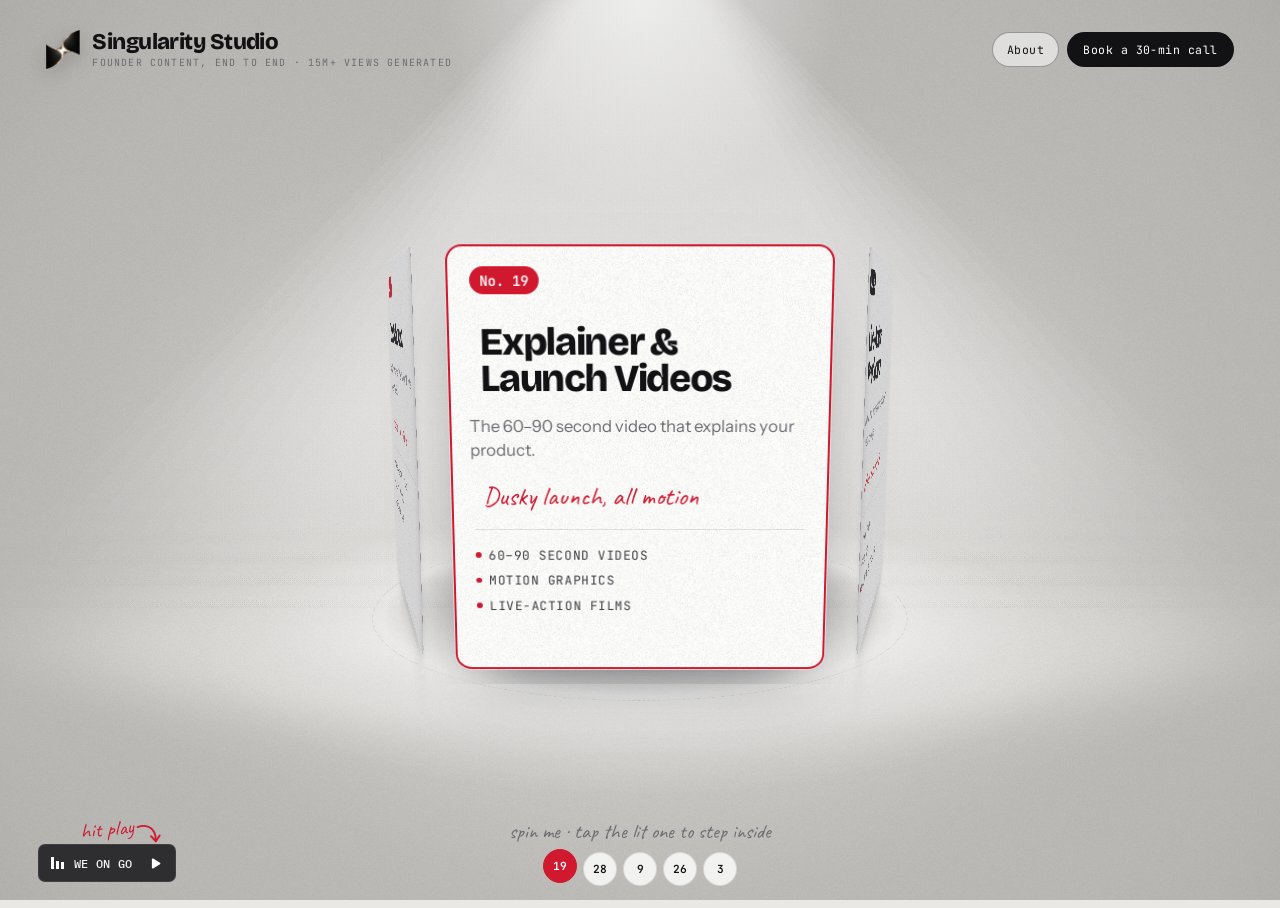
==== index.html @ ba857538 "Add portfolio site and CNAME for reachingsingularity.com Co-Authored-By: Claude Sonnet 5.5 <noreply@" ====
<!doctype html>
<html lang="en">
<head>
<meta charset="utf-8">
<meta name="viewport" content="width=device-width, initial-scale=1, viewport-fit=cover">
<meta name="description" content="Singularity Studio makes founder content end to end: explainer and launch videos, live-action production, personal branding and AI avatars. 15M+ views generated.">
<meta name="theme-color" content="#e9e8e4">
<link rel="canonical" href="https://reachingsingularity.com/">
<link rel="icon" type="image/png" href="/favicon.png">
<link rel="apple-touch-icon" href="/apple-touch-icon.png">
<meta property="og:type" content="website">
<meta property="og:url" content="https://reachingsingularity.com/">
<meta property="og:title" content="Singularity Studio">
<meta property="og:description" content="Founder content, end to end. Explainers, live-action, personal branding and AI avatars.">
<meta property="og:image" content="https://reachingsingularity.com/og-image.jpg">
<meta property="og:image:width" content="1200"><meta property="og:image:height" content="630">
<meta name="twitter:card" content="summary_large_image">
<title>Singularity Studio · Founder content, end to end</title>
<link rel="preconnect" href="https://fonts.googleapis.com">
<link rel="stylesheet" href="https://fonts.googleapis.com/css2?family=Bricolage+Grotesque:opsz,wght@12..96,400;12..96,700;12..96,800&family=Caveat:wght@600&family=Instrument+Sans:wght@400;500;600&family=JetBrains+Mono:wght@400;600&family=IBM+Plex+Mono:wght@500&display=swap">
<style>
/* Layout: a platinum wall lit from above like the platinum logo (canvas-rendered light, fine grain) with a 3D wheel of five service zones; spin sideways, zoom into the lit zone to open a loose, board-style page for it. Single theme by brief. */
:root{
  --night:#e9e8e4;      /* platinum ground */
  --coal:#fcfcfb;       /* card: pearl white */
  --coal-2:#efeeeb;
  --rust:#a9a8a4;
  --ember:#d0192f;      /* roulette red: the colour that pops */
  --cream:#121214;      /* text */
  --paper:var(--coal);
  --ink:var(--cream);
  --muted:#6c6b70;
  --line:rgba(18,18,20,.12);
  --felt:var(--coal-2);
  --red:#d0192f;
  --pblack:#0b0b0c;
  --y:#ffe27a; --p:#ffc6d1; --m:#bdeedb; --b:#c9dcff;   /* sticky notes in full colour */
  --display:"Bricolage Grotesque","Helvetica Neue",Arial,sans-serif;
  --hand:"Caveat","Bradley Hand","Comic Sans MS",cursive;
  --body:"Instrument Sans","Helvetica Neue",Arial,sans-serif;
  --mono:"JetBrains Mono",ui-monospace,Menlo,monospace;
  color-scheme:light;
}
html,body{height:100%}
body{background:var(--paper);color:var(--ink);font-family:var(--body);overflow:hidden;-webkit-font-smoothing:antialiased}
button{font:inherit;color:inherit;cursor:pointer}
a{color:inherit}
button:focus-visible,a:focus-visible,.panel:focus-visible{outline:2px solid var(--red);outline-offset:3px}

.app{position:relative;height:100%;display:grid;grid-template-rows:auto minmax(0,1fr) auto;padding-inline:clamp(16px,3vw,40px)}
.top{display:flex;justify-content:space-between;align-items:center;gap:16px;padding-block:clamp(14px,2.4vh,24px) 4px;z-index:5}
.brand{font-family:var(--display);font-weight:800;font-size:clamp(1.1rem,2vw,1.4rem);letter-spacing:-.025em;line-height:1.1}
.brand small{display:block;font-family:var(--mono);font-weight:400;font-size:.62rem;letter-spacing:.12em;text-transform:uppercase;color:var(--muted);margin-top:4px}
.cta{display:inline-block;background:var(--ink);color:#fff;text-decoration:none;border-radius:999px;padding:10px 16px;font-family:var(--mono);font-size:.72rem;letter-spacing:.04em;white-space:nowrap}

/* Stage */
.viewport{position:relative;overflow:hidden;touch-action:none;cursor:grab;user-select:none;-webkit-user-select:none;margin-inline:calc(-1 * clamp(16px,3vw,40px))}
.viewport.dragging{cursor:grabbing}
.spot{position:absolute;inset:0;pointer-events:none;background:radial-gradient(ellipse 32% 55% at 50% 46%, rgba(255,236,200,.55), rgba(255,255,255,0) 70%)}
.camera{position:absolute;left:50%;top:47%;width:0;height:0;transform-style:preserve-3d;transition:transform .7s cubic-bezier(.2,.7,.2,1)}
.ring{position:absolute;transform-style:preserve-3d}
.floor{position:absolute;left:0;top:0;border-radius:50%;background:radial-gradient(closest-side, rgba(22,23,26,.16), rgba(22,23,26,.05) 60%, rgba(22,23,26,0))}
.floor::after{content:"";position:absolute;inset:18%;border-radius:50%;border:1px dashed rgba(22,23,26,.18)}
.hintline{position:absolute;left:0;right:0;bottom:clamp(4px,1.5vh,14px);text-align:center;font-family:var(--hand);font-size:clamp(1.05rem,1.6vw,1.3rem);color:var(--muted);pointer-events:none}

.panel{position:absolute;left:0;top:0;background:var(--paper);border:1px solid var(--line);border-radius:.9em;overflow:hidden;
  backface-visibility:hidden;-webkit-backface-visibility:hidden;display:flex;flex-direction:column;
  box-shadow:0 2em 3.6em -1.8em rgba(22,23,26,var(--sh,.2))}
.panel .shade{position:absolute;inset:0;background:#0d0e10;pointer-events:none;opacity:var(--dark,0)}
.panel .glow{position:absolute;inset:-1px;border-radius:.9em;pointer-events:none;box-shadow:inset 0 0 0 2px var(--edge,var(--red)), 0 0 3.5em rgba(255,214,150,.6);opacity:var(--lit,0)}
.pocket{display:flex;align-items:center;justify-content:space-between;padding:1.1em 1.2em 0}
.chip{font-family:var(--mono);font-size:.72rem;font-weight:600;color:#fff;padding:4px 9px;border-radius:999px;display:inline-block}
.panel .chip{font-size:.72em;padding:.35em .75em}
.chip.red{background:var(--red);color:#fff} .chip.black{background:var(--ink)}
.pocket .idx{font-family:var(--mono);font-size:.66em;color:var(--muted);letter-spacing:.1em}
.panel h2{font-family:var(--display);font-weight:800;letter-spacing:-.035em;line-height:.95;margin:.75em 1.2em .45em .85em;font-size:2em;text-wrap:balance}
.panel p{margin:0 1.2em;color:var(--muted);font-size:.88em;line-height:1.45}
.panel .key{margin:.8em 1.2em 0;font-family:var(--hand);font-size:1.4em;color:var(--red);line-height:1}
.thumb{margin:auto 1.2em 1.2em;aspect-ratio:16/9;max-width:100%;border-radius:.6em;position:relative;overflow:hidden;background:var(--felt);flex:none}
.thumb canvas{width:100%;height:100%;display:block}
.thumb .play{position:absolute;left:.7em;bottom:.6em;font-family:var(--mono);font-size:.64em;background:rgba(255,255,255,.92);padding:.3em .6em;border-radius:999px}

/* Footer: music on the left, wheel controls on the right */
.hud{display:flex;align-items:center;justify-content:center;gap:12px 20px;flex-wrap:wrap;padding-block:6px clamp(14px,2.4vh,22px);min-height:52px;z-index:5}
.dial{display:flex;gap:6px}
.dial button{width:34px;height:34px;border-radius:50%;border:1px solid var(--line);background:var(--paper);font-family:var(--mono);font-size:.7rem;font-weight:600;transition:transform .2s}
.dial button.on{color:#fff;transform:translateY(-3px)}
.dial button.on.red{background:var(--red);border-color:var(--red);color:#fff}
.dial button.on.black{background:var(--ink);border-color:var(--ink)}
.group{display:flex;border:1px solid var(--line);border-radius:999px;overflow:hidden}
.group button{border:0;background:transparent;padding:8px 12px;font-family:var(--mono);font-size:.66rem;letter-spacing:.06em;text-transform:uppercase}
.group button.on{background:var(--ink);color:#fff}
.group button+button{border-left:1px solid var(--line)}
.label{font-family:var(--mono);font-size:.62rem;letter-spacing:.12em;text-transform:uppercase;color:var(--muted)}
.ctl{display:flex;align-items:center;gap:8px}

/* Music player (stays put while you move around the site) */
.music{position:fixed;z-index:40;left:clamp(16px,3vw,40px);bottom:calc(clamp(12px,2vh,20px) + env(safe-area-inset-bottom,0px));
  display:inline-flex;align-items:center;gap:10px;padding:0 6px 0 12px;height:36px;border-radius:7px;color:#fff;
  background:rgba(42,43,46,.88);backdrop-filter:blur(14px);-webkit-backdrop-filter:blur(14px)}
.eq{display:flex;align-items:flex-end;gap:2.5px;height:12px;flex:none}
.eq i{width:2.5px;background:#fff;height:100%;transform-origin:bottom}
.eq i:nth-child(2){height:68%} .eq i:nth-child(3){height:58%}
.music.playing .eq i{height:100%;animation:eqa .24s ease-in-out infinite alternate}
.music.playing .eq i:nth-child(2){animation-name:eqb;animation-duration:.19s}
.music.playing .eq i:nth-child(3){animation-name:eqc;animation-duration:.27s}
@keyframes eqa{0%{transform:scaleY(.35)}50%{transform:scaleY(1)}100%{transform:scaleY(.6)}}
@keyframes eqb{0%{transform:scaleY(.9)}50%{transform:scaleY(.25)}100%{transform:scaleY(.75)}}
@keyframes eqc{0%{transform:scaleY(.5)}50%{transform:scaleY(.95)}100%{transform:scaleY(.3)}}
.mmeta{font-family:var(--mono)}
.mmeta b{display:block;font-weight:400;font-size:.68rem;letter-spacing:.06em;text-transform:uppercase;white-space:nowrap;overflow:hidden;text-overflow:ellipsis;color:#f2f2f3}
.mbtn{flex:none;width:26px;height:26px;border:0;border-radius:8px;background:transparent;display:grid;place-items:center;color:#fff;padding:0}
.mbtn svg{width:15px;height:15px;fill:currentColor}
.mbtn:hover{background:rgba(255,255,255,.08)}




/* Hover: card jitters, casino chips spill from the cursor */
.fx{position:fixed;inset:0;pointer-events:none;overflow:hidden;z-index:8}
.fx.front{z-index:35}
.fx.clear{opacity:0;transition:opacity .14s ease}
.fx .c{position:absolute;left:0;top:0}
.fx .c svg{display:block;width:100%;height:100%}


/* ---------- Expanded zone: a loose board ---------- */
.detail{position:fixed;inset:0;z-index:20;overflow-y:auto;overscroll-behavior:contain;
  background-color:var(--paper);background-image:radial-gradient(circle, #d9d7de 1px, transparent 1.2px);background-size:22px 22px;
  opacity:0;transform:scale(.72);transform-origin:50% 45%;pointer-events:none;transition:opacity .45s ease, transform .6s cubic-bezier(.2,.8,.2,1)}
.detail.open{opacity:1;transform:none;pointer-events:auto}
.dtop{position:sticky;top:0;z-index:3;display:flex;justify-content:space-between;align-items:center;gap:12px;padding-inline:clamp(16px,3vw,40px);padding-block:calc(12px + env(safe-area-inset-top,0px)) 12px;background:rgba(255,255,255,.92);backdrop-filter:blur(6px);border-bottom:1px solid var(--line)}
.back{border:1px solid var(--ink);background:var(--paper);border-radius:999px;padding:8px 14px;font-family:var(--mono);font-size:.72rem;letter-spacing:.05em}
.dtop .r{display:flex;align-items:center;gap:10px}

.boardx{max-width:1120px;margin:0 auto;padding-inline:clamp(16px,3vw,40px);padding-block:36px 120px;display:grid;grid-template-columns:repeat(12,minmax(0,1fr));gap:30px 22px;align-items:start}
.it{grid-column:var(--c,span 12);transform:translate(var(--dx,0),var(--dy,0)) rotate(var(--r,0deg));min-width:0;position:relative}
.t-title .tag{margin-bottom:14px}
.t-title h1{font-family:var(--display);font-weight:800;font-size:clamp(2.6rem,8.5vw,5.8rem);letter-spacing:-.05em;line-height:.88;margin:0;text-wrap:balance}
.t-lead{font-size:1.1rem;line-height:1.5;max-width:46ch}
.t-note{font-family:var(--hand);font-size:clamp(1.4rem,3vw,1.9rem);line-height:1.1;color:var(--ink)}
.t-note.red{color:var(--red)}
.sticky{padding:18px;min-height:150px;display:flex;flex-direction:column;justify-content:space-between;gap:10px;font-size:1.02rem;line-height:1.35;
  box-shadow:0 12px 20px -10px rgba(22,23,26,.28)}
.sticky b{font-family:var(--display);font-size:1.35rem;letter-spacing:-.02em;line-height:1.05;display:block}
.sticky .sn{font-family:var(--mono);font-size:.68rem;letter-spacing:.1em;color:rgba(22,23,26,.6)}
.reel .scr{position:relative;aspect-ratio:16/9;border-radius:14px;overflow:hidden;background:var(--ink);box-shadow:0 18px 34px -16px rgba(22,23,26,.45);max-width:100%}
.reel canvas,.tile canvas{width:100%;height:100%;display:block}
.reel .ov{position:absolute;inset:0;display:flex;flex-direction:column;justify-content:space-between;padding:16px;color:#fff;background:linear-gradient(180deg,rgba(0,0,0,.15),rgba(0,0,0,.55))}
.reel .ov small{font-family:var(--mono);font-size:.66rem;letter-spacing:.12em;text-transform:uppercase;opacity:.85}
.reel .ov b{font-family:var(--display);font-size:clamp(1.3rem,3vw,2rem);letter-spacing:-.03em;line-height:1}
.reel .watch{align-self:flex-start;display:inline-flex;align-items:center;gap:8px;background:#fff;color:var(--ink);text-decoration:none;border-radius:999px;padding:8px 14px;font-family:var(--mono);font-size:.72rem}
.cap{font-family:var(--mono);font-size:.72rem;color:var(--muted);margin-top:10px;line-height:1.5}
.cap a{color:var(--ink)}
.big b{display:block;font-family:var(--display);font-weight:800;font-size:clamp(3.4rem,10vw,6.6rem);letter-spacing:-.06em;line-height:.85;font-variant-numeric:tabular-nums}
.big span{font-family:var(--hand);font-size:1.7rem;color:var(--red)}
.brands{border:2px solid var(--ink);border-radius:18px;padding:20px;background:var(--paper)}
.brands h4,.box h4{font-family:var(--mono);font-size:.68rem;letter-spacing:.14em;text-transform:uppercase;color:var(--muted);margin:0 0 12px;font-weight:600}
.brands ul{list-style:none;margin:0 0 14px;padding:0;display:flex;flex-wrap:wrap;gap:4px 14px}
.brands li{font-family:var(--display);font-weight:800;font-size:clamp(1.3rem,3vw,1.9rem);letter-spacing:-.03em}
.links{display:flex;flex-wrap:wrap;gap:8px}
.links a{display:inline-block;border:1px solid var(--ink);border-radius:999px;padding:7px 12px;text-decoration:none;font-family:var(--mono);font-size:.72rem;background:var(--paper)}
.links a:hover{background:var(--ink);color:#fff}
.tile{display:block;text-decoration:none}
.tile .art{aspect-ratio:4/5;border-radius:12px;overflow:hidden;background:var(--felt);max-width:100%;box-shadow:0 12px 22px -14px rgba(22,23,26,.4)}
.tile b{display:block;font-family:var(--display);font-size:1.2rem;margin-top:10px;letter-spacing:-.02em}
.tile span{font-family:var(--mono);font-size:.7rem;color:var(--muted)}
.result{background:var(--paper);border:1px solid var(--line);border-radius:16px;padding:18px;box-shadow:0 14px 26px -18px rgba(22,23,26,.35)}
.result .who{font-family:var(--display);font-weight:800;font-size:1.3rem;letter-spacing:-.02em}
.result .role{font-family:var(--mono);font-size:.68rem;color:var(--muted);margin-top:2px}
.result .jump{display:flex;align-items:baseline;gap:10px;margin:16px 0 4px;flex-wrap:wrap}
.result .jump s{font-family:var(--display);font-size:1.5rem;color:var(--muted);text-decoration:none}
.result .jump b{font-family:var(--display);font-weight:800;font-size:2.4rem;letter-spacing:-.04em;line-height:1}
.result .jump i{font-family:var(--hand);font-style:normal;font-size:1.6rem;color:var(--red)}
.result .when{font-family:var(--hand);font-size:1.35rem;color:var(--ink)}
.result a{display:inline-block;margin-top:10px;font-family:var(--mono);font-size:.7rem}
.flow{display:flex;flex-wrap:wrap;align-items:center;gap:6px 4px}
.flow .node{border:2px solid var(--ink);border-radius:12px;padding:10px 14px;font-family:var(--display);font-weight:700;background:var(--paper);letter-spacing:-.01em}
.flow .node.hot{background:var(--ink);color:#fff}
.flow svg{flex:none}
.box{border:2px dashed rgba(22,23,26,.35);border-radius:18px;padding:20px;background:rgba(255,255,255,.85)}
.proc{display:flex;flex-wrap:wrap;gap:10px;align-items:center}
.proc span{font-family:var(--body);font-size:.88rem;padding:8px 10px;border-radius:4px;box-shadow:0 8px 14px -8px rgba(22,23,26,.3)}
.proc em{font-family:var(--mono);font-style:normal;font-size:.62rem;color:rgba(22,23,26,.55);margin-right:6px}
.contact{background:var(--ink);color:#fff;border-radius:22px;padding:26px}
.contact h3{font-family:var(--display);font-weight:800;font-size:clamp(1.8rem,4.5vw,2.8rem);letter-spacing:-.04em;line-height:.95;margin:0 0 16px}
.contact .row{display:flex;flex-wrap:wrap;gap:10px;align-items:center}
.contact a{display:inline-block;background:#fff;color:var(--ink);text-decoration:none;border-radius:999px;padding:10px 16px;font-family:var(--mono);font-size:.76rem}
.contact a.ghost{background:transparent;color:#fff;border:1px solid rgba(255,255,255,.5)}
.contact .num{font-family:var(--mono);font-size:.8rem;opacity:.8;user-select:all;-webkit-user-select:all}
.dnav{grid-column:1 / -1;display:flex;justify-content:space-between;gap:12px;border-top:1px solid var(--line);padding-top:18px}
.dnav button{border:0;background:none;font-family:var(--display);font-weight:700;font-size:1.1rem;letter-spacing:-.02em;text-align:left}
.dnav button:last-child{text-align:right}
.dnav small{display:block;font-family:var(--mono);font-weight:400;font-size:.62rem;color:var(--muted);letter-spacing:.1em;text-transform:uppercase}

@media (max-width:760px){
  .boardx{grid-template-columns:repeat(2,minmax(0,1fr));gap:26px 14px}
  .it{grid-column:span 2 !important;translate:none}
  .it{transform:rotate(var(--r,0deg))}
  .it.half{grid-column:span 1 !important}
}
@media (max-width:900px){
  .hud{justify-content:center;padding-left:0;padding-bottom:calc(56px + env(safe-area-inset-bottom,0px))}
  .music{left:50%;transform:translateX(-50%)}
  .hud{padding-bottom:calc(104px + env(safe-area-inset-bottom,0px))}
}
@media (max-width:420px){ .label{display:none} .group button{padding:8px 10px} .brand small{display:none} }
@media (max-height:520px) and (min-width:600px){
  .hud{padding-bottom:10px} .hintline{display:none}
}
@media (prefers-reduced-motion:reduce){ .detail,.camera{transition:none} .music.playing .eq i{animation-duration:.6s} }

/* ================= Sand theme ================= */
html{background:var(--night)}
body{background:var(--night);color:var(--cream)}
#sandbg{position:fixed;inset:0;width:100%;height:100%;z-index:0;display:block;pointer-events:none}
.app{z-index:1;transition:opacity .45s ease}
body.zone-open .app{opacity:0;pointer-events:none}
button:focus-visible,a:focus-visible,.panel:focus-visible{outline-color:var(--ember)}

.brand small,.hintline{color:var(--muted)}
.cta{background:var(--cream);color:var(--night);transition:background .2s}
.cta:hover{background:var(--ember)}
.spot{background:radial-gradient(ellipse 30% 46% at 50% 50%, rgba(255,255,255,.06), rgba(255,255,255,0) 70%)}
.floor{background:radial-gradient(closest-side, rgba(255,255,255,.26), rgba(255,255,255,.08) 55%, rgba(255,255,255,0))}
.floor::after{border-color:rgba(18,18,20,.14)}

.panel{background:var(--grain-tile),var(--coal);border-color:var(--line);box-shadow:0 2.2em 3.4em -1.4em rgba(0,0,0,calc(var(--sh,.2)*2.8))}
.panel .shade{background:#040302}
.panel .glow{box-shadow:inset 0 0 0 1px var(--ring,transparent), inset 0 0 0 3px var(--edge,var(--red)), 0 0 3.2em rgba(255,255,255,.38)}
.panel p{color:var(--muted)}
.panel .key{color:var(--ember)}
.thumb{background:var(--coal-2)}
.thumb .play{background:rgba(255,255,255,.78);color:var(--cream);border:1px solid var(--line)}
.chip.black{background:var(--pblack);box-shadow:inset 0 0 0 1px rgba(18,18,20,.55)}

.dial button{background:rgba(255,255,255,.8);border-color:var(--line);color:var(--cream)}
.dial button.on.black{background:var(--pblack);border-color:var(--cream)}
.music{background:rgba(255,255,255,.86);border:1px solid var(--line)}
.nudge{color:var(--ember)}
.nudge:hover{color:var(--cream)}

/* zone pages sit straight on the sand */
.detail{background:linear-gradient(180deg, rgba(255,255,255,.55) 0%, rgba(255,255,255,.15) 45%, rgba(255,255,255,0) 70%);background-color:transparent}
.dtop{background:rgba(255,255,255,.72);border-bottom-color:var(--line)}
.back{background:transparent;color:var(--cream);border-color:rgba(18,18,20,.5)}
.sticky,.proc span{color:#121213}
.sticky .sn,.proc em{color:rgba(18,18,19,.55)}
.t-note.red,.big span,.result .jump i{color:var(--ember)}
.reel .scr{background:var(--night);box-shadow:0 18px 34px -16px rgba(0,0,0,.8)}
.reel .watch{background:var(--cream);color:var(--night)}
.brands{background:rgba(255,255,255,.78);border-color:rgba(18,18,20,.55)}
.links a{background:rgba(255,255,255,.78);border-color:rgba(18,18,20,.4)}
.links a:hover{background:var(--ember);border-color:var(--ember);color:var(--night)}
.tile .art{background:var(--coal-2);box-shadow:0 12px 22px -14px rgba(0,0,0,.8)}
.result{background:var(--grain-tile),var(--coal);box-shadow:0 14px 26px -18px rgba(0,0,0,.8)}
.flow{color:var(--cream)}
.flow .node{background:rgba(255,255,255,.85);border-color:rgba(18,18,20,.6)}
.flow .node.hot{background:var(--ember);border-color:var(--ember);color:var(--night)}
.box{background:rgba(255,255,255,.72);border-color:rgba(18,18,20,.22)}
.contact{background:var(--ember);color:var(--night)}
.contact a{background:var(--night);color:var(--cream)}
.contact a.ghost{background:transparent;color:var(--night);border-color:rgba(255,255,255,.45)}

/* ===== Spotlight demo ===== */
#light{position:fixed;left:0;top:0;z-index:0;pointer-events:none;mix-blend-mode:screen}
body.zone-open #light{opacity:0}
.panel::after{content:"";position:absolute;inset:0;border-radius:inherit;pointer-events:none;
  box-shadow:inset 3px 0 0 rgba(120,120,126,calc(var(--rimL,0)*.95)), inset -3px 0 0 rgba(120,120,126,calc(var(--rimR,0)*.95)),
             inset 2.6em 0 2.6em -2.2em rgba(120,120,126,calc(var(--rimL,0)*.5)), inset -2.6em 0 2.6em -2.2em rgba(120,120,126,calc(var(--rimR,0)*.5))}
html.l-shadow .floor{background:radial-gradient(closest-side, rgba(0,0,0,.62) 0%, rgba(0,0,0,.42) 38%, rgba(255,255,255,.2) 60%, rgba(255,255,255,0) 100%)}

.brand{display:flex;align-items:center;gap:12px}
.viewport{-webkit-mask-image:linear-gradient(180deg,#000 calc(100% - 28px),transparent);mask-image:linear-gradient(180deg,#000 calc(100% - 28px),transparent)}
.mark{width:38px;height:38px;border-radius:9px;display:block;box-shadow:0 0 0 1px var(--line), 0 10px 24px -10px rgba(0,0,0,.8)}

/* ===== Light platinum overrides ===== */
#light{mix-blend-mode:normal}
.panel{box-shadow:0 2em 3.4em -1.6em rgba(40,40,46,calc(var(--sh,.2)*1.5))}
.panel .shade{background:#76757a}
.panel .glow{box-shadow:inset 0 0 0 1px var(--ring,transparent), inset 0 0 0 3px var(--edge,var(--red)), 0 1.6em 3em -1em rgba(208,25,47,.28)}
html.l-shadow .floor{background:radial-gradient(closest-side, rgba(40,40,46,.30) 0%, rgba(40,40,46,.18) 40%, rgba(255,255,255,.35) 62%, rgba(255,255,255,0) 100%)}
.music{background:rgba(32,32,35,.9);border-color:rgba(255,255,255,.08);color:#fff}
.reel .ov{background:linear-gradient(180deg,rgba(0,0,0,.28),rgba(0,0,0,.62))}
.reel .watch{background:#fff;color:#121214}
.contact{color:#fff}
.contact a{background:#fff;color:#121214}
.contact a.ghost{background:transparent;color:#fff;border-color:rgba(255,255,255,.6)}
.links a:hover,.flow .node.hot{color:#fff}
.cta{color:#fff}
.cta:hover{background:var(--ember);color:#fff}
.mark{width:34px;height:auto;aspect-ratio:140/158;border-radius:0;box-shadow:none;filter:drop-shadow(0 6px 10px rgba(0,0,0,.18))}

/* ===== Responsive pass (all screens) ===== */
body.zone-open .nudge{opacity:0;pointer-events:none}
.app{transition:opacity .45s ease, visibility 0s linear 0s}
body.zone-open .app{visibility:hidden;transition:opacity .45s ease, visibility 0s linear .5s}
.detail{overflow-x:hidden}
.cta,.back{white-space:nowrap}
@media (max-width:440px){ .long{display:none} .brand{font-size:1.05rem} .dtop .r{gap:6px} }
@media (max-width:760px){ .boardx{padding-block:24px 140px} .t-title h1{font-size:clamp(2.4rem,12vw,3.4rem)} .sticky{min-height:0} .contact{padding:20px} .contact .row a{flex:1 1 auto;text-align:center} }
@media (max-width:900px){ .music,.dtop,.dial button{backdrop-filter:none;-webkit-backdrop-filter:none} }
/* landscape phones: put the player back in the corner, keep the wheel big */
@media (max-height:520px){
  .top{padding-block:8px 0} .hintline{display:none}
  .hud{padding-bottom:10px;padding-top:2px;min-height:44px;justify-content:flex-end}
  .music{left:clamp(16px,3vw,40px);transform:none}
  .dial button{width:30px;height:30px}
}

/* ===== Song pill: reference typeface + one scribble that holds its place on every screen ===== */
.mmeta b{font-family:ui-monospace,"SF Mono","IBM Plex Mono",Menlo,Consolas,monospace;font-weight:500;letter-spacing:.03em;font-size:.72rem}
.music .nudge{position:absolute;right:2px;left:auto;bottom:calc(100% + 2px);top:auto;transform:none;display:flex;flex-direction:row;align-items:flex-start;gap:0;
  border:0;background:none;padding:0;color:var(--ember,var(--red));font-family:var(--hand);font-size:1.3rem;line-height:1;white-space:nowrap;
  animation:nudgeBob 1.6s ease-in-out infinite;transition:opacity .35s ease}
.music .nudge span{display:inline-block;transform:rotate(-5deg);padding:0;margin-top:2px}
.music .nudge svg{width:26px;height:26px;flex:none;overflow:visible;transform:none;margin:4px 0 0 2px}
.music .nudge:hover{color:var(--ink)}
@keyframes nudgeBob{0%,100%{translate:0 0}50%{translate:0 -3px}}
.music.playing .nudge,.music.played .nudge,body.zone-open .music .nudge{opacity:0;transform:none;pointer-events:none}
@media (prefers-reduced-motion:reduce){ .music .nudge{animation:none} }

/* ===== Hint line lives in the footer flow, so it never overlaps the wheel ===== */
.hud .hintline{position:static;flex-basis:100%;order:-1;margin:0 0 2px;line-height:1.1}
.hud{row-gap:8px}

/* sticky notes hug their text: label, then the line, then any note, with no dead space */
.sticky{min-height:0;justify-content:flex-start;gap:10px;padding:18px 20px 20px}
.sticky .sn{margin-bottom:2px}

/* ===== Home card bottom: no previews here (they live inside the zones). Four options, switchable. ===== */
.cfoot{margin:1.1em 1.2em 1.2em;position:relative;flex:none}
.cfoot>*{display:none}
html[data-foot="sheen"] .cfoot{aspect-ratio:16/9;border-radius:.6em;overflow:hidden}
html[data-foot="sheen"] .f-sheen{display:block;position:absolute;inset:0;
  background:var(--grain-tile),linear-gradient(125deg,#fbfbfa 0%,#e4e3df 28%,#f6f5f2 46%,#cfcdc8 72%,#efeeea 100%)}
html[data-foot="number"] .f-num{display:block;font-family:var(--display);font-weight:800;font-size:7.4em;line-height:.8;letter-spacing:-.06em;text-align:right;
  color:transparent;-webkit-text-stroke:.03em currentColor}
.f-num.red{color:#d0192f}.f-num.black{color:#121214}
html[data-foot="number"] .f-num{color:transparent}
html[data-foot="number"] .f-num.red{-webkit-text-stroke-color:#d0192f}
html[data-foot="number"] .f-num.black{-webkit-text-stroke-color:#121214}
html[data-foot="list"] .f-list{display:flex;flex-direction:column;gap:.5em;list-style:none;margin:0;padding:.9em 0 0;border-top:1px solid var(--line)}
.f-list li{font-family:var(--mono);font-size:.68em;letter-spacing:.04em;text-transform:uppercase;color:#3d3c41;display:flex;align-items:center;gap:.6em}
.f-list li::before{content:"";width:.45em;height:.45em;border-radius:50%;background:#d0192f;flex:none}
html[data-foot="none"] .f-open{display:flex;justify-content:space-between;align-items:center;padding-top:.8em;border-top:1px solid var(--line);
  font-family:var(--mono);font-size:.66em;letter-spacing:.1em;text-transform:uppercase;color:var(--muted)}
.f-open span{font-size:1.4em;color:#d0192f}
.fdemo{position:fixed;z-index:45;left:50%;transform:translateX(-50%);top:calc(14px + env(safe-area-inset-top,0px));display:flex;align-items:center;gap:4px;
  padding:4px;border-radius:999px;background:rgba(255,255,255,.86);border:1px solid var(--line);backdrop-filter:blur(8px);
  font-family:var(--mono);font-size:.62rem;letter-spacing:.06em;text-transform:uppercase;max-width:calc(100vw - 32px);overflow-x:auto;scrollbar-width:none}
.fdemo::-webkit-scrollbar{display:none}
.fdemo span{color:var(--muted);padding:0 6px 0 8px;white-space:nowrap}
.fdemo button{border:0;background:transparent;color:#121214;padding:6px 10px;border-radius:999px;font:inherit;letter-spacing:inherit;text-transform:inherit;white-space:nowrap}
.fdemo button.on{background:#121214;color:#fff}
body.zone-open .fdemo{display:none}

/* ===== Header: never wraps or crowds ===== */
.brand small{white-space:nowrap}
.top{gap:12px}
.brand{min-width:0}
@media (max-width:900px){ .brand small{display:none} }
@media (max-width:720px){ .long{display:none} }
/* ===== About ===== */
.topr2{display:flex;align-items:center;gap:8px}
.about-btn{border:1px solid rgba(18,18,20,.35);background:rgba(255,255,255,.55);border-radius:999px;padding:9px 14px;font-family:var(--mono);font-size:.72rem;letter-spacing:.04em;color:#121214;white-space:nowrap}
.about-btn:hover{background:#121214;color:#fff;border-color:#121214}
.ab-name h1{font-family:var(--display);font-weight:800;font-size:clamp(2.6rem,8.5vw,5.6rem);letter-spacing:-.05em;line-height:.88;margin:0;text-wrap:balance}
.ab-role{font-family:var(--mono);font-size:.78rem;letter-spacing:.08em;text-transform:uppercase;color:var(--muted);margin-top:12px}
.ab-card{background:var(--grain-tile),#fcfcfb;border:1px solid var(--line);border-radius:18px;padding:22px;box-shadow:0 18px 30px -22px rgba(30,30,36,.5)}
.ab-card h4{font-family:var(--mono);font-size:.68rem;letter-spacing:.14em;text-transform:uppercase;color:var(--muted);margin:0 0 14px;font-weight:600}
.ab-rows{display:grid;gap:14px}
.ab-row{display:flex;flex-wrap:wrap;align-items:center;justify-content:space-between;gap:8px 14px;padding-bottom:14px;border-bottom:1px solid var(--line)}
.ab-row:last-child{border-bottom:0;padding-bottom:0}
.ab-row .k{font-family:var(--mono);font-size:.66rem;letter-spacing:.12em;text-transform:uppercase;color:var(--muted);width:100%}
.ab-row .v{font-family:var(--display);font-weight:700;font-size:clamp(1.05rem,2.6vw,1.35rem);letter-spacing:-.02em;user-select:all;-webkit-user-select:all;min-width:0;overflow-wrap:anywhere}
.ab-row .acts{display:flex;gap:6px;flex-wrap:wrap}
.ab-row .acts a,.ab-row .acts button{border:1px solid rgba(18,18,20,.35);background:transparent;border-radius:999px;padding:7px 12px;font-family:var(--mono);font-size:.7rem;color:#121214;text-decoration:none;white-space:nowrap}
.ab-row .acts a:hover,.ab-row .acts button:hover{background:#121214;color:#fff;border-color:#121214}
.ab-row .acts .done{background:#d0192f;border-color:#d0192f;color:#fff}
.ab-save{display:inline-flex;align-items:center;gap:10px;background:#121214;color:#fff;text-decoration:none;border-radius:999px;padding:12px 18px;font-family:var(--mono);font-size:.76rem;letter-spacing:.03em}
.ab-save:hover{background:#d0192f}
.ab-svc{display:flex;flex-direction:column;gap:10px;margin:0;padding:0;list-style:none}
.ab-svc li{display:flex;gap:12px;align-items:center;font-size:1rem;line-height:1.4}
.ab-svc li::before{content:"";width:6px;height:6px;border-radius:50%;background:#d0192f;flex:none}
.ab-svc li b{font-family:var(--mono);font-size:.68rem;color:#d0192f;font-weight:600;flex:none}
.ab-partners{font-family:var(--mono);font-size:.72rem;color:var(--muted);line-height:1.7}
@media (max-width:440px){
  .top{gap:8px}
  .brand{gap:8px}
  .mark{width:26px}
  .bname{font-size:.98rem;line-height:1.02;letter-spacing:-.02em}
  .bname span{display:block}                 /* name stacks on two short lines so it always fits */
  .about-btn,.top .cta{padding:8px 11px;font-size:.68rem}
  .topr2{gap:6px}
}
@media (max-width:350px){ .about-btn,.top .cta{padding:7px 9px;font-size:.64rem;letter-spacing:.02em} .bname{font-size:.92rem} .mark{width:24px} }

/* phones: on zone and About pages the player shrinks to a small corner button so it never covers content */
@media (max-width:900px){
  body.zone-open .music{left:auto;right:16px;transform:none;padding:0 4px 0 10px}
  body.zone-open .music .mmeta{display:none}
}

/* ===== Industry cards: three treatments (no photos available) ===== */
.tile .art{position:relative;container-type:inline-size}
.tile .art canvas{display:none}
.tc-cover,.tc-type{display:none;position:absolute;inset:0}
.tile .tc-go{font-style:normal}
/* 1 · designed covers */
html[data-tile="cover"] .tile .art{background:var(--grain-tile),linear-gradient(150deg,#fbfbfa 0%,#e6e5e1 40%,#f4f3f0 62%,#d3d1cc 100%)}
html[data-tile="cover"] .tc-cover{display:flex;flex-direction:column;align-items:center;justify-content:center}
.tc-cover svg{width:42%;height:auto;fill:none;stroke:#141416;stroke-width:1.5;stroke-linecap:round;stroke-linejoin:round}
.tile .tc-no{position:absolute;left:8%;top:6%;font-family:var(--mono);font-size:max(10px,6cqw);color:#7a797e;letter-spacing:.08em}
.tile .tc-watch{position:absolute;left:8%;bottom:7%;font-family:var(--mono);font-size:max(10px,5.6cqw);letter-spacing:.06em;text-transform:uppercase;color:#d0192f}
html[data-tile="cover"] .tile:hover .tc-cover svg{stroke:#d0192f}
/* 2 · link tiles */
html[data-tile="link"] .tile .art{display:none}
html[data-tile="link"] .tile{background:rgba(255,255,255,.75);border:1px solid rgba(18,18,20,.18);border-radius:14px;padding:16px 18px;box-shadow:0 10px 20px -16px rgba(0,0,0,.4)}
html[data-tile="link"] .tile b{margin:0;display:flex;justify-content:space-between;align-items:center;gap:10px}
html[data-tile="link"] .tile .tc-go{color:#d0192f}
html[data-tile="link"] .tile:hover{background:#121214;color:#fff}
html[data-tile="link"] .tile:hover span{color:#bdbcc1}
/* 3 · big type */
html[data-tile="type"] .tile .art{background:var(--grain-tile),#e3e2df}
html[data-tile="type"] .tc-type{display:block}
.tile .tc-big{position:absolute;left:7%;right:6%;bottom:6%;font-family:var(--display);font-weight:800;font-size:15cqw;line-height:.86;letter-spacing:-.05em;color:#141414;overflow-wrap:anywhere}
.tile .tc-arr{position:absolute;right:7%;top:5%;font-size:13cqw;line-height:1;color:#d0192f}
html[data-tile="type"] .tile:hover .art{background:var(--grain-tile),#141414}
html[data-tile="type"] .tile:hover .tile .tc-big, html[data-tile="type"] .tile:hover .tc-big{color:#f4f3f0}
/* preview switch (temporary) */
.tswitch{display:flex;flex-wrap:wrap;align-items:center;gap:6px;font-family:var(--mono);font-size:.66rem;letter-spacing:.06em;text-transform:uppercase}
.tswitch span{color:var(--muted);margin-right:4px}
.tswitch button{border:1px solid rgba(18,18,20,.3);background:rgba(255,255,255,.7);border-radius:999px;padding:7px 12px;font:inherit;letter-spacing:inherit;text-transform:inherit;color:#121214}
.tswitch button.on{background:#121214;color:#fff;border-color:#121214}
</style>
</head>
<body>

<canvas id="sandbg" aria-hidden="true"></canvas>
<canvas id="light" aria-hidden="true"></canvas>

<div class="app">
  <header class="top">
    <div class="brand"><img class="mark" alt="" src="[data-uri]"><div class="bname"><span>Singularity</span> <span>Studio</span><small>Founder content, end to end · 15M+ views generated</small></div></div>
    <div class="topr2"><button class="about-btn" id="aboutBtn" type="button">About</button><a class="cta" href="https://calendly.com/harsh62442/30min" target="_blank" rel="noopener">Book a <span class="long">30-min </span>call</a></div>
  </header>

  <main class="viewport" id="vp" aria-label="Services wheel">
    <div class="spot"></div>
    <div class="camera" id="cam">
      <div class="floor" id="floor"></div>
      <div class="ring" id="ring"></div>
    </div>
  </main>

  <nav class="hud">
    <div class="hintline">spin me · tap the lit one to step inside</div>

    <div class="dial" id="dial" aria-label="Jump to zone"></div>
  </nav>
</div>

<div class="fx" id="fx" aria-hidden="true"></div>

<div class="music" id="music">
  <div class="eq" aria-hidden="true"><i></i><i></i><i></i></div>
  <div class="mmeta"><b>we on go</b></div>
  <button class="nudge" id="nudge" type="button" aria-label="Play the soundtrack"><span>hit play</span><svg viewBox="0 0 30 30" aria-hidden="true"><path d="M3 7 C 14 3, 24 8, 24 22" fill="none" stroke="currentColor" stroke-width="2.2" stroke-linecap="round"/><path d="M18.5 17.5 L24 23.5 L28.5 16.8" fill="none" stroke="currentColor" stroke-width="2.2" stroke-linecap="round" stroke-linejoin="round"/></svg></button>
  <button class="mbtn" id="mplay" aria-label="Play music"><svg viewBox="0 0 24 24"><path d="M7.5 5.2v13.6l11-6.8z" stroke="currentColor" stroke-width="2.6" stroke-linejoin="round"/></svg></button>
</div>



<section class="detail" id="detail" aria-hidden="true"></section>

<script>
/* ---------- Content (from the Singularity Studio portfolio page) ---------- */
const CALL="https://calendly.com/harsh62442/30min", WA="https://wa.me/919116692952?text=Hi", WANUM="+91 91166 92952";
const G="https://portfolio.gratif.in/";
const PROCESS=["Discovery & Ideation","Scripting","Pre-Production","Production","Post-Production","Analytics","Market Research"];
const ARROW=`<svg width="34" height="18" viewBox="0 0 34 18" aria-hidden="true"><path d="M2 12 C 10 3, 20 3, 30 9" fill="none" stroke="currentColor" stroke-width="2" stroke-linecap="round"/><path d="M24 4 L31 9 L24 14" fill="none" stroke="currentColor" stroke-width="2" stroke-linecap="round" stroke-linejoin="round"/></svg>`;
const L=(href,t)=>`<a href="${href}" target="_blank" rel="noopener">${t}</a>`;

const AVATAR_POSTER='[data-uri]';
const ZONES = [
 { n:19, color:"red", title:"Explainer & Launch Videos", tags:["60–90 second videos", "Motion graphics", "Live-action films"], line:"The 60–90 second video that explains your product.", key:"Dusky launch, all motion", thumb:"▶ Dusky launch", hue:[352,78],
   board:[
    {k:'title', c:'1 / span 7'},
    {k:'sticky', c:'9 / span 4', bg:'--y', r:3, h:`<b>60–90 seconds</b><span>The video that explains your product on your landing page, launch post or pitch.</span>`},
    {k:'note', c:'2 / span 6', dy:'-10px', r:-2, h:`↳ in motion graphics <u>or</u> live action`},
    {k:'reel', c:'1 / span 7', r:-1, title:'Dusky launch video', sub:'Motion graphics · end to end', href:'https://s3.landing.getdusky.ai/dusky%20landing%20page%20cmp.mp4', video:'https://s3.landing.getdusky.ai/dusky%20landing%20page%20cmp.mp4',
       cap:`For ${L('http://getdusky.ai','getdusky.ai')}. Made end to end, fully in motion graphics.`},
    {k:'brands', c:'8 / span 5', r:2, dy:'40px', h:`<h4>Live-action brand films</h4><ul><li>Zomato</li><li>Techstars</li><li>Game Theory</li><li>Ather Energy</li></ul><div class="links">${L(G+'brandfilm','▶ Watch the films')}</div>`},
    {k:'note', c:'8 / span 5', r:-3, cls:'red', h:`shot end to end ✦`},
    {k:'box', c:'1 / span 7', r:0, h:`<h4>More production work</h4><div class="links">${L(G+'corpevent','Corporate events')}${L(G+'podcast','Podcasts')}${L(G+'testimonials','Testimonials')}</div>`},
   ]},
 { n:28, color:"black", title:"Live-Action Production", tags:["Brand films", "Podcasts", "Events &amp; testimonials"], line:"Brand films, podcasts, testimonials and event coverage.", key:"with our partner Gratif", thumb:"▶ Brand films", hue:[220,14],
   board:[
    {k:'title', c:'1 / span 8'},
    {k:'sticky', c:'10 / span 3', bg:'--m', r:-4, h:`<span class="sn">PRODUCTION PARTNER</span><b>Gratif</b><span>Every shoot produced with them.</span>`},
    {k:'note', c:'1 / span 7', r:-1, h:`↳ brand films · podcasts · testimonials · corporate events`},
    {k:'tile', c:'span 3', half:1, r:-2, href:G+'sportsportfolio', t:'Sports', s:'Work by industry', seed:1},
    {k:'tile', c:'span 3', half:1, r:2, dy:'26px', href:G+'hospitalityportfolio', t:'Hospitality', s:'Work by industry', seed:2},
    {k:'tile', c:'span 3', half:1, r:-1, href:G+'finedine', t:'Fine dining', s:'Work by industry', seed:3},
    {k:'tile', c:'span 3', half:1, r:3, dy:'20px', href:G+'manufacturing', t:'Manufacturing', s:'Work by industry', seed:4},
    {k:'box', c:'2 / span 8', r:-1, h:`<h4>By format</h4><div class="links">${L(G+'brandfilm','Brand films')}${L(G+'podcast','Podcasts')}${L(G+'testimonials','Testimonials')}${L(G+'corpevent','Corporate events')}</div>`},
    {k:'note', c:'10 / span 3', r:4, cls:'red', h:`pick your industry ↑`},
   ]},
 { n:9, color:"red", title:"Personal Branding for Founders", tags:["15M+ views generated", "Under 4 hours a week", "Idea to post"], line:"Founder accounts grown with content that sounds like them.", key:"15M+ views generated", thumb:"▶ Founder reels", hue:[28,82],
   board:[
    {k:'title', c:'1 / span 8'},
    {k:'big', c:'9 / span 4', r:-3, h:`<b>15M+</b><span>views generated overall</span>`},
    {k:'result', c:'1 / span 4', r:-2, h:`<div class="who">Hardik Pahwa</div><div class="role">Founder, Dusky</div><div class="jump"><s>&lt;1K</s><i>→</i><b>4.5K</b></div><div class="when">followers in under 2 months</div>${L('https://www.instagram.com/hardikpahwa.ai/','@hardikpahwa.ai ↗')}`},
    {k:'result', c:'5 / span 4', r:1.5, dy:'34px', h:`<div class="who">Nikit Bassi</div><div class="role">Founder &amp; CEO, NB Media</div><div class="jump"><b>2M+</b><i>views</i></div><div class="when">across 5 videos</div>${L('https://www.instagram.com/nikit.nb/','@nikit.nb ↗')}`},
    {k:'result', c:'9 / span 4', r:-1, h:`<div class="who">Layla</div><div class="role">AI model account</div><div class="jump"><s>0</s><i>→</i><b>5K</b></div><div class="when">followers in 3 months</div>${L('https://www.instagram.com/layla_aitech/','@layla_aitech ↗')}`},
    {k:'sticky', c:'2 / span 4', bg:'--p', r:3, h:`<b>Less than 4 hours a week</b><span>That's all it takes from you.</span>`},
    {k:'note', c:'7 / span 6', r:-2, dy:'20px', h:`We handle everything. You discuss ideas with us on a call, show up for the shoot, and your content keeps going out.`},
   ]},
 { n:26, color:"black", img:"avatar-poster.jpg", title:"AI Avatars", tags:["Your face &amp; voice", "5 minutes to record", "New videos weekly"], line:"Your digital twin, with your face and voice.", key:"content without a shoot", thumb:"▶ My AI avatar", hue:[160,70],
   board:[
    {k:'title', c:'1 / span 6'},
    {k:'lead', c:'7 / span 6', dy:'18px', h:`An AI version of you, with your face and voice, that makes content for you without a shoot.`},
    {k:'video', c:'1 / span 7', r:-1.5, src:'avatar.mp4', poster:AVATAR_POSTER, label:'AI avatar of Harsh talking about AI and the future of jobs', cap:`My AI avatar on AI and the future of jobs. No camera, no shoot.`},
    {k:'note', c:'8 / span 5', r:-4, cls:'red', dy:'30px', h:`← this is my AI avatar btw.`},
    {k:'sticky', c:'1 / span 4', bg:'--y', r:-3, h:`<span class="sn">STEP 1</span><b>Record ~5 minutes of footage, once.</b>`},
    {k:'sticky', c:'5 / span 4', bg:'--b', r:2, dy:'22px', h:`<span class="sn">STEP 2</span><b>We build your avatar and clone your voice.</b>`},
    {k:'sticky', c:'9 / span 4', bg:'--m', r:-1, h:`<span class="sn">STEP 3</span><b>We script and produce videos with it every week.</b><span>No extra time needed from you.</span>`},
   ]},
 { n:3, color:"red", title:"Distribution", tags:["Reels · Shorts · TikTok", "Clipper network", "Priced on views"], line:"Making the video is half the job. We make sure it travels.", key:"priced on views delivered", thumb:"▶ Clips everywhere", hue:[270,60],
   board:[
    {k:'title', c:'1 / span 8'},
    {k:'big', c:'9 / span 4', r:3, h:`<b>30M+</b><span>views delivered</span>`},
    {k:'lead', c:'1 / span 7', h:`Your content gets cut into short clips and pushed across Reels, Shorts and TikTok through a network of clippers and pages.`},
    {k:'flow', c:'1 / span 12', r:-1, h:`<span class="node">Your video</span>${ARROW}<span class="node">Short clips</span>${ARROW}<span class="node">Clippers &amp; pages</span>${ARROW}<span class="node hot">Reels · Shorts · TikTok</span>`},
    {k:'sticky', c:'2 / span 4', bg:'--p', r:-3, h:`<b>Priced on views delivered</b><span>You pay for reach, not effort.</span>`},
    {k:'note', c:'7 / span 6', r:2, dy:'24px', h:`↳ works with every service above: your explainer, podcast or avatar content gets distributed, not just made.`},
    {k:'note', c:'1 / span 6', r:-1, h:`<span style="font-family:var(--mono);font-size:.72rem;color:var(--muted)">Distribution partner: Clipency</span>`},
   ]},
];
const IND_ICON={"Sports": "<circle cx=\"20\" cy=\"20\" r=\"15\"/><path d=\"M5 20h30M20 5v30\"/><path d=\"M9.5 9.5c4.5 4 4.5 17 0 21M30.5 9.5c-4.5 4-4.5 17 0 21\"/>", "Hospitality": "<circle cx=\"13\" cy=\"20\" r=\"7\"/><circle cx=\"13\" cy=\"20\" r=\"2.2\"/><path d=\"M20 20h16M31 20v5M35 20v4\"/>", "Fine dining": "<path d=\"M7 27a13 13 0 0 1 26 0\"/><path d=\"M4 27h32M20 14v-3M17.5 11h5M8 31h24\"/>", "Manufacturing": "<circle cx=\"20\" cy=\"20\" r=\"9.5\"/><circle cx=\"20\" cy=\"20\" r=\"3.5\"/><path d=\"M20 4.5v4M20 31.5v4M4.5 20h4M31.5 20h4M9 9l2.9 2.9M28.1 28.1l2.9 2.9M9 31l2.9-2.9M28.1 11.9l2.9-2.9\"/>"};
const N = ZONES.length, STEP = 360 / N;

/* ---------- Placeholder art (swap for real stills) ---------- */
/* ---------- Sand renderer: dune crests, smooth tone ramp, per-pixel grain (no banding) ---------- */
const RAMP=[[0,[150,149,146]],[.25,[184,183,180]],[.5,[215,214,211]],[.78,[240,239,237]],[1,[253,253,252]]];
function ramp(t){
  for(let k=1;k<RAMP.length;k++){ if(t<=RAMP[k][0]){ const [a,ca]=RAMP[k-1],[b,cb]=RAMP[k], f=(t-a)/(b-a), e=f*f*(3-2*f);
    return [ca[0]+(cb[0]-ca[0])*e, ca[1]+(cb[1]-ca[1])*e, ca[2]+(cb[2]-ca[2])*e]; } }
  return RAMP[RAMP.length-1][1];
}
function sst(a,b,x){ const t=Math.max(0,Math.min(1,(x-a)/(b-a))); return t*t*(3-2*t); }
function sandDraw(cv, o={}){
  const w=cv.width, h=cv.height; if(w<2||h<2) return;
  let sd=(o.seed||1)*9301+49297; const rnd=()=>((sd=(sd*9301+49297)%233280)/233280);
  const H1=o.h1??.56, H2=o.h2??.8, A=o.amp??1, glow=o.glow??1, tiltK=o.tilt??.18;
  const p1=rnd()*6, p2=rnd()*6, p3=rnd()*6, f1=1.6+rnd()*1.2, f2=3.4+rnd()*2, f3=2.2+rnd()*1.5;
  const r1=new Float32Array(w), r2=new Float32Array(w), tl=new Float32Array(w);
  for(let x=0;x<w;x++){ const u=x/w;
    r1[x]=H1+A*(.055*Math.sin(u*f1*Math.PI+p1)+.022*Math.sin(u*f2*Math.PI+p2));
    r2[x]=H2+A*(.04*Math.sin(u*f3*Math.PI+p3)+.015*Math.sin(u*f2*1.7*Math.PI+p1));
    tl[x]=1+tiltK*(u-.5)*2; }
  const ctx=cv.getContext('2d'), im=ctx.createImageData(w,h), D=im.data, gAmt=o.grain??1;
  const P=o.pool, asp=w/h;
  for(let y=0;y<h;y++){ const v=y/h;
    for(let x=0;x<w;x++){
      const d1=v-r1[x], d2=v-r2[x];
      let t=(sst(-.32,.42,d1)*.72 + sst(-.06,.3,d2)*.34)*glow*tl[x];
      t+=Math.exp(-(d2*d2)/0.0009)*.05*glow;                       // soft lit rim on the near dune
      if(P){ const dx=(x/w-P.cx)*asp/P.rx, dy=(v-P.cy)/P.ry, m=Math.exp(-(dx*dx+dy*dy));
        t=t*(P.floor+(1-P.floor)*m)+m*P.lift; }      t=t<0?0:t>1?1:t;
      const c=ramp(t), n=(Math.random()-.5)*(6+6*t)*gAmt, i=(y*w+x)*4;
      D[i]=c[0]+n; D[i+1]=c[1]+n*.86; D[i+2]=c[2]+n*.72; D[i+3]=255;
    }
  }
  ctx.putImageData(im,0,0);
}
function paint(cv, hue, seed, dark){
  const d=Math.min(devicePixelRatio||1,2);
  cv.width=Math.max(2,Math.round(cv.offsetWidth*d)); cv.height=Math.max(2,Math.round(cv.offsetHeight*d));
  const r=(seed*7919)%100/100;
  sandDraw(cv,{seed, h1:.34+r*.24, h2:.66+r*.16, amp:1.3, glow:dark?1.05:1.15, tilt:(r-.5)*.6, grain:.9});
}
/* ---------- Spotlight demo state ---------- */
const LIGHT={pool:true, beam:true, dust:false, shadow:true, react:true, cy:.62, cx:.5};
const sandbg=document.getElementById('sandbg');
function wallDraw(cv){
  // Soft studio light on the wheel: a broad key light centred just above the cards, a faint shaft from above with a
  // very wide feather (no hard cone edges), and a gentle pool on the floor. Edges settle into light silver, not grey.
  const w=cv.width, h=cv.height, asp=w/h, ctx=cv.getContext('2d'), im=ctx.createImageData(w,h), D=im.data;
  const cyP=Math.min(.92,LIGHT.cy+.01);                                  // floor line under the wheel
  const r=vp.getBoundingClientRect(), cyC=(r.top+r.height*.44)/innerHeight; // middle of the cards
  const half=Math.min(.46,Math.max(.22,((typeof W==='number'?W:300)*1.1)/innerWidth)); // light width, as a share of screen width
  const kx=1/(half*1.9), fx=1/(half*1.7);
  for(let y=0;y<h;y++){ const v=y/h;
    const ky=(v-cyC)/.5, shaftV=Math.min(1,v/cyC)*(v>cyP? Math.exp(-(((v-cyP)/.08)**2)) : 1), py=(v-cyP)/.075;
    for(let x=0;x<w;x++){ const u=x/w, du=(u-.5);
      const key=Math.exp(-((du*kx)**2+ky*ky));                              // broad soft light
      const shaft=Math.exp(-((du/(half*(.55+.45*Math.min(1,v/cyP))))**2)*1.6)*shaftV;  // feathered shaft, widening downwards
      const pool=Math.exp(-((du*fx)**2+py*py));                             // light landing on the floor
      let t=.2+.34*key*Math.min(1,.35+v*1.1)+.24*pool;
      t*=1-.3*(du*2)**2;                                                   // gentle fall-off to the sides
      t=t>1?1:t;
      const c=ramp(t), n=(Math.random()-.5)*(4+5*t), i=(y*w+x)*4;
      D[i]=c[0]+n; D[i+1]=c[1]+n; D[i+2]=c[2]+n*1.02; D[i+3]=255;
    }
  }
  ctx.putImageData(im,0,0);
}
function drawBackdrop(){
  const d=Math.min(devicePixelRatio||1,2), W=innerWidth, H=innerHeight;
  const k=Math.min(d, Math.sqrt(4.2e6/(W*H)));                 // cap the pixel budget on huge screens
  sandbg.width=Math.round(W*k); sandbg.height=Math.round(H*k);
  wallDraw(sandbg);
}
(function(){   // tiny grain tile for card surfaces
  const c=document.createElement('canvas'); c.width=c.height=140; const g=c.getContext('2d'), im=g.createImageData(140,140);
  for(let i=0;i<im.data.length;i+=4){ const v=Math.random()<.5?0:255; im.data[i]=im.data[i+1]=im.data[i+2]=v; im.data[i+3]=Math.random()*14; }
  g.putImageData(im,0,0); document.documentElement.style.setProperty('--grain-tile',`url(${c.toDataURL()})`);
})();
let bdT=null; addEventListener('resize',()=>{ clearTimeout(bdT); bdT=setTimeout(()=>{ aimLight(); drawBackdrop(); buildBeam(); },160); });

/* ---------- Build wheel ---------- */
const ring=document.getElementById('ring'), cam=document.getElementById('cam'), floor=document.getElementById('floor');
const vp=document.getElementById('vp'), dial=document.getElementById('dial');
let W, H, R;
const panels = ZONES.map((z,i)=>{
  const el=document.createElement('div'); el.className='panel'; el.tabIndex=0; el.dataset.i=i;
  el.setAttribute('role','button'); el.setAttribute('aria-label', z.title);
  el.style.setProperty('--edge', z.color==='red'?'var(--red)':'var(--pblack)'); if(z.color!=='red') el.style.setProperty('--ring','rgba(18,18,20,.9)');
  el.innerHTML=`<div class="pocket"><span class="chip ${z.color}">No. ${z.n}</span></div>
    <h2>${z.title}</h2><p>${z.line}</p><div class="key">${z.key}</div>
    <div class="cfoot" aria-hidden="true"><div class="f-sheen"></div><div class="f-num ${z.color}">${z.n}</div><ul class="f-list">${z.tags.map(t=>`<li>${t}</li>`).join('')}</ul><div class="f-open">Open <span>→</span></div></div>
    <div class="shade"></div><div class="glow"></div>`;
  ring.appendChild(el); return el;
});
ZONES.forEach((z,i)=>{ const b=document.createElement('button'); b.textContent=z.n; b.className=z.color; b.setAttribute('aria-label',`Spin to ${z.title}`); b.onclick=()=>spinTo(i); dial.appendChild(b); });

function layout(){
  const vw=vp.clientWidth, vh=vp.clientHeight;
  // card width from the stage; card height from its content, so there is no dead space under the highlights
  W=Math.min(vh*0.8/1.36, vw*0.74, 380);
  const measure=()=>{ let m=0; panels.forEach(el=>{ el.style.width=W+'px'; el.style.fontSize=(W/20)+'px'; el.style.height='auto'; m=Math.max(m,el.scrollHeight); }); return m; };
  H=measure();
  if(H>vh*0.82){ W=W*(vh*0.82)/H; H=measure(); }        // too tall for this screen: shrink the card evenly
  R=(W/2)/Math.tan(Math.PI/N)*1.16;
  vp.style.perspective=Math.max(900, R*3.2)+'px';
  panels.forEach((el,i)=>{
    el.style.height=H+'px';
    el.style.transform=`translate(-50%,-50%) rotateY(${i*STEP}deg) translateZ(${R}px)`;
  });
  const fd=(R+W/2)*2.2;
  floor.style.width=floor.style.height=fd+'px';
  floor.style.transform=`translate(-50%,-50%) translateY(${H/2+16}px) rotateX(90deg)`;
  applyCamera();
}

/* ---------- Motion ---------- */
let angle=0, vel=0, snapTo=0, dragging=false, tilt=-8, zoom=1;
const reduce=matchMedia('(prefers-reduced-motion: reduce)').matches;
const active=()=>((Math.round(-angle/STEP)%N)+N)%N;
function spinTo(i){ const base=-i*STEP; snapTo=base+Math.round((angle-base)/360)*360; vel=0; if(reduce) angle=snapTo; }
function applyCamera(){ if(R==null) return; cam.style.transform=`translateZ(${-R+(zoom-1)*R*0.8}px) rotateX(${tilt}deg)`; }
function frame(){
  if(detailOpen){ requestAnimationFrame(frame); return; }   // wheel is hidden: skip per-frame work
  if(!dragging){
    if(Math.abs(vel)>0.12){ angle+=vel; vel*=0.94; snapTo=Math.round(angle/STEP)*STEP; }
    else { vel=0; angle+=(snapTo-angle)*(reduce?1:0.12); }
  }
  ring.style.transform=`rotateY(${angle}deg)`;
  const a=active();
  panels.forEach((el,i)=>{
    const f=Math.cos((i*STEP+angle)*Math.PI/180);
    el.style.setProperty('--dark', ((1-f)/2*0.78).toFixed(3));
    el.style.setProperty('--lit', Math.max(0,(f-0.93)/0.07).toFixed(3));
    el.style.setProperty('--sh', (0.08+Math.max(0,f)*0.3).toFixed(3));
    const sn=Math.sin((i*STEP+angle)*Math.PI/180), side=Math.max(0,Math.min(1,(.97-f)*3))*Math.max(0,f+.35);
    el.style.setProperty('--rimL', LIGHT.shadow?(Math.max(0,sn)*side).toFixed(3):0);
    el.style.setProperty('--rimR', LIGHT.shadow?(Math.max(0,-sn)*side).toFixed(3):0);
  });
  litMax=Math.max(...panels.map((_,i)=>Math.max(0,(Math.cos((i*STEP+angle)*Math.PI/180)-0.93)/0.07)));
  [...dial.children].forEach((b,i)=>b.classList.toggle('on',i===a));
  requestAnimationFrame(frame);
}

/* ---------- Input ---------- */
vp.addEventListener('wheel',e=>{
  if(detailOpen||spinning) return;
  e.preventDefault();
  if(e.ctrlKey||e.metaKey){ setZoom(zoom-e.deltaY*0.01); return; }
  vel+=-(Math.abs(e.deltaX)>Math.abs(e.deltaY)?e.deltaX:e.deltaY)*0.035;
  vel=Math.max(-14,Math.min(14,vel));
},{passive:false});
const pts=new Map(); let startX=0, moved=0, lastX=0, pinch0=0, zoom0=1, downPanel=null;
vp.addEventListener('pointerdown',e=>{
  downPanel=e.target.closest('.panel');
  pts.set(e.pointerId,{x:e.clientX,y:e.clientY}); vp.setPointerCapture(e.pointerId);
  if(pts.size===2){ const [p,q]=[...pts.values()]; pinch0=Math.hypot(p.x-q.x,p.y-q.y); zoom0=zoom; }
  dragging=true; vp.classList.add('dragging'); startX=lastX=e.clientX; moved=0; vel=0;
});
vp.addEventListener('pointermove',e=>{
  if(!pts.has(e.pointerId)) return; pts.set(e.pointerId,{x:e.clientX,y:e.clientY});
  if(pts.size===2){ const [p,q]=[...pts.values()]; setZoom(zoom0*Math.hypot(p.x-q.x,p.y-q.y)/pinch0); moved=99; return; }
  const dx=e.clientX-lastX; lastX=e.clientX; moved=Math.max(moved,Math.abs(e.clientX-startX));
  angle+=dx*0.28; vel=dx*0.28;
});
function up(e){
  pts.delete(e.pointerId); if(pts.size) return;
  dragging=false; vp.classList.remove('dragging');
  if(moved<6){ const el=downPanel; if(el){ const i=+el.dataset.i; i===active()?enterZone(i):spinTo(i); } }
  else snapTo=Math.round(angle/STEP)*STEP;
}
vp.addEventListener('pointerup',up); vp.addEventListener('pointercancel',up);
panels.forEach(el=>el.addEventListener('keydown',e=>{ if(e.key==='Enter'||e.key===' '){ e.preventDefault(); const i=+el.dataset.i; i===active()?enterZone(i):spinTo(i);} }));
addEventListener('keydown',e=>{
  if(spinning) return;
  if(detailOpen){ if(e.key==='Escape') closeDetail(); return; }
  if(e.key==='ArrowRight') spinTo((active()+1)%N);
  if(e.key==='ArrowLeft') spinTo((active()-1+N)%N);
  if(e.key==='+'||e.key==='=') setZoom(zoom+0.15);
  if(e.key==='-') setZoom(zoom-0.15);
});
function setZoom(z){ zoom=Math.max(0.6,Math.min(1.6,z)); applyCamera(); if(zoom>=1.55 && !detailOpen && !spinning){ zoom=1; enterZone(active()); } }

/* ---------- Expanded zone (board style) ---------- */
const detail=document.getElementById('detail'); let detailOpen=false;
const STICKY=['--y','--p','--m','--b'];
function item(it,z,i){
  const st=`--c:${it.c||'span 12'};--r:${it.r||0}deg;--dx:${it.dx||0};--dy:${it.dy||0};`;
  const cls='it t-'+it.k+(it.half?' half':'');
  switch(it.k){
    case 'title': return `<div class="${cls}" style="${st}"><span class="chip ${z.color} tag">No. ${z.n}</span><h1>${z.title}</h1></div>`;
    case 'sticky': return `<div class="${cls} sticky" style="${st}background:var(${it.bg})">${it.h}</div>`;
    case 'note': return `<div class="${cls} t-note ${it.cls||''}" style="${st}">${it.h}</div>`;
    case 'lead': return `<div class="${cls} t-lead" style="${st}">${it.h}</div>`;
    case 'big': return `<div class="${cls} big" style="${st}">${it.h}</div>`;
    case 'video': return `<div class="${cls} reel" style="${st}"><div class="scr"><video data-src="${it.src}" poster="${it.poster}" controls playsinline preload="none" aria-label="${it.label}" style="width:100%;height:100%;display:block;object-fit:cover;background:#000"></video></div><div class="cap">${it.cap}</div></div>`;
    case 'reel': return `<div class="${cls} reel" style="${st}"><div class="scr"><canvas data-dark="1" data-seed="${i+11}"></canvas>${it.video?`<video class="rv" src="${it.video}" controls playsinline preload="metadata" aria-label="${it.title}" style="position:absolute;inset:0;width:100%;height:100%;object-fit:cover;background:#000;z-index:2"></video>`:''}<div class="ov"><small>${it.sub}</small><div><b>${it.title}</b></div>${it.href?`<a class="watch" href="${it.href}" target="_blank" rel="noopener">▶ Watch</a>`:'<span></span>'}</div></div><div class="cap">${it.cap}</div></div>`;
    case 'brands': return `<div class="${cls} brands" style="${st}">${it.h}</div>`;
    case 'box': return `<div class="${cls} box" style="${st}">${it.h}</div>`;
    case 'tile': return `<a class="${cls} tile" style="${st}" href="${it.href}" target="_blank" rel="noopener"><div class="art">
      <div class="tc-cover"><span class="tc-no">${String(it.seed).padStart(2,'0')}</span><svg viewBox="0 0 40 40" aria-hidden="true">${IND_ICON[it.t]||''}</svg><span class="tc-watch">Watch the work ↗</span></div>
      <div class="tc-type"><span class="tc-arr">↗</span><span class="tc-big">${it.t.toLowerCase()}</span></div>
    </div><b>${it.t} <i class="tc-go">↗</i></b><span>${it.s}</span></a>`;
    case 'result': return `<div class="${cls} result" style="${st}">${it.h}</div>`;
    case 'flow': return `<div class="${cls} flow" style="${st}">${it.h}</div>`;
  }
  return '';
}
function openDetail(i){
  const z=ZONES[i], prev=ZONES[(i-1+N)%N], next=ZONES[(i+1)%N];
  const proc=PROCESS.map((p,k)=>`<span style="background:var(${STICKY[k%4]});transform:rotate(${[-2,1.5,-1,2,-1.5,1,-2][k]}deg)"><em>${String(k+1).padStart(2,'0')}</em>${p}</span>`).join('');
  detail.innerHTML=`
    <div class="dtop"><button class="back" id="back">← Back<span class="long"> to wheel</span></button>
      <div class="r"><span class="chip ${z.color}">No. ${z.n}</span><a class="cta" href="${CALL}" target="_blank" rel="noopener">Book a call</a></div></div>
    <div class="boardx">
      ${z.board.map(it=>item(it,z,i)).join('')}
      <div class="it box" style="--c:1 / span 8;--r:-.5deg"><h4>How every project runs</h4><div class="proc">${proc}</div></div>
      <div class="it t-note red" style="--c:9 / span 4;--r:3deg;--dy:30px">idea → final cut, all in one place</div>
      <div class="it contact" style="--c:2 / span 10;--r:-.6deg"><h3>Let's make your next video.</h3>
        <div class="row">${`<a href="${CALL}" target="_blank" rel="noopener">Book a 30-min call</a><a class="ghost" href="${WA}" target="_blank" rel="noopener">Text "Hi" on WhatsApp</a><span class="num">${WANUM}</span>`}</div></div>
      <div class="dnav"><button id="dprev"><small>← Previous zone</small>${prev.title}</button><button id="dnext"><small>Next zone →</small>${next.title}</button></div>
    </div>`;
  detail.scrollTop=0; document.body.classList.add('zone-open'); detail.classList.add('open'); detail.setAttribute('aria-hidden','false'); detailOpen=true;
  requestAnimationFrame(()=>detail.querySelectorAll('canvas').forEach(c=>{
    const shift=+(c.dataset.shift||0); paint(c,[z.hue[0]+shift,z.hue[1]],+c.dataset.seed,!!c.dataset.dark);
  }));
  detail.querySelectorAll('video[data-src]').forEach(v=>{
    const src=v.dataset.src;
    fetch(src).then(r=>{ if(!r.ok) throw 0; return r.blob(); })
      .then(b=>{ v.src=URL.createObjectURL(new Blob([b],{type:'video/mp4'})); v.preload='metadata'; })
      .catch(()=>{ v.src=src; });
  });
  document.getElementById('back').onclick=closeDetail;
  detail.querySelectorAll('.tswitch button').forEach(b=>{ b.classList.toggle('on',b.dataset.v===document.documentElement.dataset.tile); b.onclick=()=>{ document.documentElement.dataset.tile=b.dataset.v; detail.querySelectorAll('.tswitch button').forEach(x=>x.classList.toggle('on',x===b)); }; });
  document.getElementById('dprev').onclick=()=>{ const j=(i-1+N)%N; spinTo(j); openDetail(j); };
  document.getElementById('dnext').onclick=()=>{ const j=(i+1)%N; spinTo(j); openDetail(j); };
  if(!matchMedia('(pointer:coarse)').matches) document.getElementById('back').focus({preventScroll:true});
}

/* ---------- About page (opens in the same overlay as a zone) ---------- */
const EMAIL='harsh62442@gmail.com', SITE='reachingsingularity.com';
const VCARD=['BEGIN:VCARD','VERSION:3.0','N:Batra;Harsh;;;','FN:Harsh Batra','ORG:Singularity Studio','TITLE:Founder',
  'TEL;TYPE=CELL:+919116692952','EMAIL;TYPE=INTERNET:'+EMAIL,'URL:https://'+SITE,'END:VCARD'].join('\r\n');
function copyText(text,btn){
  const ok=()=>{ const t=btn.textContent; btn.textContent='Copied'; btn.classList.add('done'); setTimeout(()=>{ btn.textContent=t; btn.classList.remove('done'); },1400); };
  const fallback=()=>{ const v=btn.closest('.ab-row').querySelector('.v'); const r=document.createRange(); r.selectNodeContents(v); const sel=getSelection(); sel.removeAllRanges(); sel.addRange(r); btn.textContent='Selected, copy it'; setTimeout(()=>{ btn.textContent='Copy'; },1800); };
  try{ navigator.clipboard.writeText(text).then(ok,fallback); }catch(e){ fallback(); }
}
function openAbout(){
  const proc=PROCESS.map((p,k)=>`<span style="background:var(${STICKY[k%4]});transform:rotate(${[-2,1.5,-1,2,-1.5,1,-2][k]}deg)"><em>${String(k+1).padStart(2,'0')}</em>${p}</span>`).join('');
  const svc=ZONES.map(z=>`<li><span>${z.title}</span></li>`).join('');
  detail.innerHTML=`
    <div class="dtop"><button class="back" id="back">← Back<span class="long"> to wheel</span></button>
      <div class="r"><a class="cta" href="${CALL}" target="_blank" rel="noopener">Book a call</a></div></div>
    <div class="boardx">
      <div class="it ab-name" style="--c:1 / span 7"><span class="chip red tag" style="margin-bottom:14px">About</span><h1>Harsh Batra</h1><div class="ab-role">Founder, Singularity Studio</div></div>
      <div class="it big" style="--c:9 / span 4;--r:-3deg;--dy:20px"><b>15M+</b><span>views generated</span></div>
      <div class="it t-lead" style="--c:1 / span 7">Singularity Studio makes founder content end to end: explainer and launch videos, live-action production, personal branding and AI avatars, from idea to final cut.</div>
      <div class="it sticky" style="--c:9 / span 4;--r:3deg;background:var(--p)"><b>Less than 4 hours a week</b><span>You discuss ideas on a call and show up for the shoot. We handle the rest.</span></div>
      <div class="it ab-card" style="--c:1 / span 7;--r:-.4deg"><h4>Get in touch</h4>
        <div class="ab-rows">
          <div class="ab-row"><span class="k">Phone · WhatsApp</span><span class="v">${WANUM}</span><span class="acts"><button type="button" data-copy="${WANUM.replace(/\s/g,'')}">Copy</button><a href="${WA}" target="_blank" rel="noopener">WhatsApp</a></span></div>
          <div class="ab-row"><span class="k">Email</span><span class="v">${EMAIL}</span><span class="acts"><button type="button" data-copy="${EMAIL}">Copy</button><a href="mailto:${EMAIL}">Email</a></span></div>
          <div class="ab-row"><span class="k">Book a call</span><span class="v">30 minutes, your pick of time</span><span class="acts"><a href="${CALL}" target="_blank" rel="noopener">Open calendar</a></span></div>
        </div>
      </div>
      <div class="it" style="--c:9 / span 4;--dy:10px;display:flex;flex-direction:column;gap:12px;align-items:flex-start">
        <a class="ab-save" id="abSave" href="data:text/vcard;charset=utf-8,${encodeURIComponent(VCARD)}" download="Harsh-Batra.vcf">Save my contact <span>↓</span></a>
        <div class="t-note red" style="transform:rotate(-3deg)">adds me to your phone in one tap</div>
      </div>
      <div class="it ab-card" style="--c:1 / span 6;--r:.5deg"><h4>What we make</h4><ul class="ab-svc">${svc}</ul></div>
      <div class="it box" style="--c:7 / span 6;--r:-.5deg"><h4>How every project runs</h4><div class="proc">${proc}</div></div>
      <div class="it ab-partners" style="--c:1 / span 12">Production partner: Gratif · Distribution partner: Clipency</div>
      <div class="it contact" style="--c:2 / span 10;--r:-.6deg"><h3>Let's make your next video.</h3>
        <div class="row"><a href="${CALL}" target="_blank" rel="noopener">Book a 30-min call</a><a class="ghost" href="${WA}" target="_blank" rel="noopener">Text "Hi" on WhatsApp</a><span class="num">${WANUM}</span></div></div>
    </div>`;
  detail.scrollTop=0; document.body.classList.add('zone-open'); detail.classList.add('open'); detail.setAttribute('aria-hidden','false'); detailOpen=true;
  detail.querySelectorAll('[data-copy]').forEach(b=>b.onclick=()=>copyText(b.dataset.copy,b));
  // contact files can only be saved on the real website; inside the Claude preview the button would do nothing, so hide it there
  if(window.claude){ const sv=document.getElementById('abSave'); if(sv) sv.closest('.it').remove(); }
  document.getElementById('back').onclick=closeDetail;
  if(!matchMedia('(pointer:coarse)').matches) document.getElementById('back').focus({preventScroll:true});
}
document.getElementById('aboutBtn').onclick=()=>{ if(!spinning) openAbout(); };

function closeDetail(){
  detail.querySelectorAll('video').forEach(v=>v.pause());
  detail.classList.remove('open'); document.body.classList.remove('zone-open'); detail.setAttribute('aria-hidden','true'); detailOpen=false;
  zoom=1; applyCamera(); panels[active()].focus({preventScroll:true});
}

/* ---------- Hover: jitter + falling chips (modelled on the logo hover in the reference) ---------- */
const fx=document.getElementById('fx');
const CHIP_COLORS=[['#d0192f','#ffffff'],['#0b0b0c','#ffffff'],['#ffffff','#d0192f'],['#c9c8c4','#0b0b0c']];
function chipSVG([body,edge]){
  return `<svg viewBox="0 0 40 40"><circle cx="20" cy="20" r="19" fill="${body}"/>
  <circle cx="20" cy="20" r="19" fill="none" stroke="${edge}" stroke-width="5" stroke-dasharray="7 7.9"/>
  <circle cx="20" cy="20" r="11.5" fill="none" stroke="${edge}" stroke-width="1.6" stroke-dasharray="2 2.5"/>
  <circle cx="20" cy="20" r="8" fill="${body}" stroke="${edge}" stroke-width="1"/></svg>`;
}
let hoverPanel=null, jitterT=null, lastSpawn=0, live=0;
function spawnChip(x,y,o={}){
  if(live>(o.cap||40)) return; live++;
  const el=document.createElement('div'); el.className='c';
  const size=(o.size||5)+Math.random()*(o.sizeVar||3); el.style.width=el.style.height=size+'px';
  el.innerHTML=chipSVG(CHIP_COLORS[Math.floor(Math.random()*CHIP_COLORS.length)]);
  fx.appendChild(el);
  const ox=o.ox||0, oy=o.oy||0, out=(o.out||14)+Math.random()*(o.outVar||18);
  const mx=x+ox*out, my=y+oy*out;                         // pushed out past the border
  const fall=(o.fall||60)+Math.random()*(o.fallVar||80), dx=ox*out*0.6+(Math.random()-.5)*14;
  const spin=(Math.random()<.5?-1:1)*(180+Math.random()*360);
  const dur=(o.dur||700)+Math.random()*(o.durVar||500);
  const a=el.animate([
    {transform:`translate(${x}px,${y}px) scale(.4) rotate(0deg)`,opacity:0},
    {transform:`translate(${mx}px,${my}px) scale(1) rotate(${spin*.25}deg)`,opacity:1,offset:.22},
    {transform:`translate(${mx+dx}px,${my+fall}px) scale(.9) rotate(${spin}deg)`,opacity:0}
  ],{duration:dur,delay:o.delay||0,easing:'cubic-bezier(.4,0,.85,.6)',fill:'backwards'});
  a.onfinish=()=>{ el.remove(); live--; };
}
// pick a point on the card's edge and send the chip outward from it
function spawnFromBorder(el,o={}){
  const r=el.getBoundingClientRect(), per=2*(r.width+r.height);
  let t=Math.random()*per, x, y, ox=0, oy=0;
  if(t<r.width){ x=r.left+t; y=r.top; oy=-1; }
  else if((t-=r.width)<r.height){ x=r.right; y=r.top+t; ox=1; }
  else if((t-=r.height)<r.width){ x=r.right-t; y=r.bottom; oy=1; }
  else { t-=r.width; x=r.left; y=r.bottom-t; ox=-1; }
  spawnChip(x,y,{...o,ox,oy});
}
function startJitter(el,amp=1){
  stopJitter(); hoverPanel=el;
  jitterT=setInterval(()=>{
    el.style.translate=`${(Math.random()-.5)*amp}px ${(Math.random()-.5)*amp}px`;
    el.style.rotate=`${(Math.random()-.5)*amp*0.08}deg`;
  },45);
}
function stopJitter(){
  clearInterval(jitterT); jitterT=null;
  if(hoverPanel){ hoverPanel.style.translate=''; hoverPanel.style.rotate=''; }
  hoverPanel=null;
}
/* ---------- Transition: the lit card shakes and spills a shower of chips ---------- */
let spinning=false;
function enterZone(i){
  if(spinning) return;
  if(reduce){ openDetail(i); return; }
  spinning=true; if(typeof snapT!=='undefined') snapT=performance.now();
  const el=panels[i], n=innerWidth<600?44:80;
  startJitter(el,1.6);
  fx.classList.add('front');                        // chips stay in front while the zone opens beneath them
  for(let k=0;k<n;k++) spawnFromBorder(el,{cap:300,size:5,sizeVar:4,out:18,outVar:40,fall:90,fallVar:160,dur:480,durVar:320,delay:Math.random()*180});
  // open in the middle of the spill: the page zooms in while chips are still falling over it
  setTimeout(()=>{ stopJitter(); openDetail(i); },200);
  // tidy up once the last chip has landed (max delay 180 + max duration 800)
  setTimeout(()=>{ fx.getAnimations({subtree:true}).forEach(a=>a.cancel()); fx.replaceChildren(); live=0; fx.classList.remove('front','clear'); spinning=false; },1050);
}

/* ---------- Music: seamless loop of 0:13 → 0:29.5, keeps playing while you move around ---------- */
const TRACK_B64="SUQzBAAAAAAAI1RTU0UAAAAPAAADTGF2ZjYwLjE2LjEwMAAAAAAAAAAAAAAA//ugAAAAAAAAAAAAAAAAAAAAAAAAAAAAAAAAAAAAAAAAAAAASW5mbwAAAA8AAAKzAAWEPgADBQgKDQ8SFRgaHB8hJCYpLC4xNDY4Oz1AQkVIS01PUlRXWVxfYmRnaWtucHN2eHt+gIKFh4qMj5KVl5qcnqGjpqmsrrGztbi6vcDCxcjKzc/R1NbZ3N/h5Obo6+3w8/b4+/[base64]//ugZAAP8AAAaQAAAAgAAA0gAAABAAABpAAAACAAADSAAAAEAI+HPOrezQwkEAwwMmnvpz9WcurmEMh7POenQmviphxsaIgGYCRADmLi4kJhUKSbwOozMCjM6Qg6ZBvibyrfSoLIFmEfIqpmWQLiNo6aw6x3ftP4ztr8/rk2/8XmHLd+/SSyxXp+0/cKSkw3XlcOSzlfOpKJZY1SSikuu2zt+4AVOweefyHKsNw/Wdt35fchhyHIhzGGIxer09Pb7hT59/869PTyyxun7UlEsuwxGOZ0+f4YS+n7hUww/PDDn/n+qSNy/PWGHP3z8+1JRDEYvVLHPDCwf/xODgYyfRdjiN3LVmMoQNhBnSZwqxvAqRdD8XYbAABwWHxuTQgxhn8////////qefQwxRwMCcPz/[base64]/5rCF04smIYYgY4QEBH9jr9SalmqHP/5/8/xoO7k2XHWOwcxwYBAEuHY//uiZPMABtJbrw1vAABKJbYQrBwAILmNQ/nNABq8smOTOTAAgGFyzOq1+1X///////2hAgAjQkW89hzV3yPleXTteHPoN0n6vf/////////9sRN+3kfd+3cnOu5S2//HGPw/Y5lu2pOAAAiAAAQBTUplIzApMGW2cOnyLw+jEYRCZspJHOjlawBwqMNAIyAJgaGTSM+O8Y0O322/U/H83////5h8lPQzQDAIL2CyymmofYN7A2iBf5MGRU/fE7mxoZmwzAYzm4NBAmgUQdIW6BwwNQh0iCnb7Q1YLARcok/WOWLjHhYfuFpAfIHRhl+YjeIIFlZV//7kHIGRMzPmhgak+XDTjRFAA1KJOLjD5jMVoRASgJOWlQAAVLzh38TSI0zB4WTCESjCgOwIBw0DZgoBoWCZL8oCJWYBAQsOBgxEgdh4SAouQYzJJg6pyoKmbRBxW4LgRsWKXdWFgpShmKe7EH8eSmWqtyLNhszLh4KwUTOWew/HG+dJwsmtv3LZNBq0FbIhCqazIIajbKnmdmmd544CkfxuXyqgmqsbp+SOMyi/MyiNQ1lTyazGZbN09uMSyRz//8fq1rkqdarFH2lL+0kdj8fisiicOblU9bs//NyV/s89UEV5unp7GFSYk9j4I136liO9jlDSPvJs/9yrUVoXZno3NwRDEYiUthbW+wf8AXwAAAAABv/7oGR5joduYlCfdwAAfSwZ7+woAF49gTgPb0CBPrEodPOWOlEAAFSDAQw/XFvFuhsiWaPruonQQmx60kpSs+FshADhT36/9Wf//////ojIDANIXijMVCb/zixYwuRkb/[base64]/CrMSrPKYjT8ZU/znfoLm6sjpcJBLc887U5Vjd+/qk/OpYqX6n9lVu5cq/vPlWvd3et1e//3O8z3r8Nfjv7t+8APSAAAA4BIgjYKoGMiRyBajkXRXMNHW1P19DyZJv23/7Vb//////vhUaggxpuf/UFAvEQ5/+kTKTV55F/Tk85b/b6P0PlcSxmo7ZUbj+osoAAGOAzZHAvMPwSMMgNGRBThQhMAgcC4VIZjQKGAgIAQD2WlrkqFFICdtTWP/7omQWDtU3XdKTqR6kRqaqEmEqYhVQ6UYu4eXZBRypDPQJinAoBJgwA7JGOM+JQBJgKaSuhwrVxskMsRqO+nu5M/DMfl0VgtkrU2hodF2urAMVhlGmjEZo+Tni54VSPAgQMNSICFzZfpHfHJIDVxUqM47evfwgZC0MoX0h3iSlFH7z7nr5ZZw9lYY/SSCbfI9gfnKf43BDAaoCYUdKUyEAG0GmoBcUy3imLT3CULEhu+87K6D86EyBqmP7f7p//////9EF4hgKwFvoPNRU6kTuZUYvaOqOmmyNxLtRlLaP07mFKjrAnVgYmVxEmFglmJQGg0EgcFosssXPgxPSnldCBZpAQhCmxGIceYlG/g8qYCpCV6I5YazsiEBlMpHhBIhrh1J4IwU5Nh4D9IeXRGo1bI2F6S8e4LAT1uMNNtpxZcUGfm12lxXT3RzYhhea0kUieMhqiKJz7nNPPlQWgPIj+PuFWeOlo0eF6T61fU+5vvDLvwEvGIHXIjTy1j73+RVd1/omlc+JyzH+PEc/aScDgK+EFqGa/JEOYP8A1LUsBvmifJ8hfh0h1BNmCjt9AgwG/o//////ZRBUf14WlGICbBv+IxqLJDGv8xdl7vZR56oAAAFw/PRjNhQT0LLmER2HC0WEBKBxkKBwyBoOHAujk04eA4jAzTFJgAAAwGCIBA4KOYDhOuiVg4j/+6BkHI7FpWBSm49E0ExKynM8IsyUKStMLhh8WRicqYz1ioguwSK0P0M8vBxGgIajBfI4v92azIijvFJQ0vKVQkPxGHnXmmxoYq0Y2zochxf2dGNEq1RXrtwnRqRYlY5hyofh6FBMcpUCiiP/RqXFjqesbcfMjyvJtjNHub4e2mHRklr8akk6a7d44VG/+kcMMfx47YcVFliOLaEFkCtCFBAJZOLHKN0VkhPUKFuWzhP2iu2wKyKoHF/DPiLSkSAfrFr//1Vb2FT/8H/////ow//8gsCz/YY3YbgN5IzZo/[base64]/8VEQ8XIUMMAIWAGk3W3NB4bulgjp4nmfiemm7ihJqNpuMYyUuh64P9EMybiv/1VhiVE2992/////6Fb+bsjrkDP/wGUqlEp/3KoO/jJWoAwEAAAAhN3Hi/wFADJQoECBhIKAgogCjJRZaQYHjwW56ARULOwtQei3IAPg+B4iCCasiWVhf/+6JkGwRFWWFU628zcEEDCophL06V6YNOdceAASadKM6woACSMk6mUSsdKosDMnSdJhN4ovqvKsElV5ksB1r11CxQ4yHP5dwVNKrpCCjgxSRrumctfCkdGA2OUGQyM5ZMgkafYtJMBTcYSKIFQ/p7Hn8maX+tX+Z5Ri6XvKWlzCc3koKFb///2NePfcRnXyw0LZLZPmTZ/LUBAAAH4oAkCQe0mH4q/7HR460nlTFj4oFl0mjhNQq1pDCaLU3En/90NNteldLuVCWD213//Kq9T9Vqvu2//+r/ygAABThwy0gZFGKySYKDBgYFCwTCgBS0MHDdENLQlAIQCp13BoFNo1ocAM8WcSEMMB+ERJohwTQkSdRJnYkHA3ngrU1HTz9TluUcBQK5qO89l4/2JIPWjS7b3NrQ9jVztXPXrNEw4WWNWgu2aWDGg2gU1eDrMbyyfEfwaYzbPl+//mav+dapbOMTfxq++s1xvGM787/zf6v7WxJv///4xvdafNf/5oONRt5hW3ExrzTAXCgAIlwMqk1geW+0BJqIUIONaCxUwxwSo1728nLnTTTVWcg8Cq/aBsGogJBIE0bjUkf/b/////W///0ejqUd1uqBY1/+7V/6aAOtZWfkk0pFIrVZBM+oWaEo/QQkXKjgSh2kF1FZ2ZsVGlCz4DYE/ZphtkJdHAW6iWcA3kmYyVVi//ugZBwABX5k2lZp4AZeq/r6x5wAE71rd7mWAAlWji57GLAArdzq9OKlsHEaDK4Kc9FMxoKSxb1Ao85SrMiGCGwx92hNznG/bIMFxU7gyQIUbW1tnw+cZtNj5/if699PIlaWt/7wmqNr536U+f48kRwzBfar8SPfA1HrLr/7/z87/v9/7xNf/11rGv5fjzf/+SXX9J/PLH+X/eeYCjiAEEAAFAhm0gFqgq1AK1tF2WhZjmw5HdaMnuwFBONBgwfL4veNyhDp3JjAQjb55+YRdkf9vmkFJmfP/ZzMo7zv+XHyY0bkyVTaPV6Np6VqZ0auOFm/////+OBugggLs5K3dLZW2BAGAwKSLiQSoLFiIfBW1uESdlYNtMZHE9fRCOXiqRYZQDM4MT49XLzt1xk78vRrEJPVu6HC3b+behiYRL4T9EsbAw6s63X+cnKJfL4jn5MSjuzDNKHzzqr7dvlMn+x2P3lli3X/sjZvP5L9+bXvnk0Xv0fbm72/etvrtIemfdrAxp+eUpgkdW1L7/TtWK3h32zPlgyjwAIhzSAM3aUV4wAAEIL/OQSBkRBIDI4FEW1hOj6s7orns1u8vJ1U50wSG20Fj1/8R82UA6JRhw+WZZl63jnkQ+/96DzhVn3kqlg8a1anoWko/ijEfysJxOxAoAZ3gJCTtjRf9ha2ocYhDDmxmBXJTdgR//uiZA4BBQZgWV9lgABLqGss56gAEa11ZIyk08GjJ+y5pZVwukOH5bIzhXPL8+euwRcsmAyiWP8wzK+Fyv5zUW2iYZq3HZ9asWzr02QiZGujosq23BQu41Gc0Oa6v1kOl6xIOmileRn/ODx1ikyUmzYnIysIjVB848jTdAHy2UqyGlGHn7I7rZl+KWpmUkTDNTyCZi6rR3VCrWqpDmGKCPUzGM81szbJgAyk9ikAAH8QG4K9CbqtD8N70oEPtg5E8BSIBAgXPUQgj09XQiPJSBtM5U//9KGZ6uiGEhFko/OLp59X/kZOhaY3//PflSPKn/d//ULGG0QDhvLcoOI3t6lQgU5L7vozBscilTO4pk8NNO23/jedLo5grxW4xIWEJliGblbG6ZxRyb54yw3iNdNLpX/2kpZkDWHf7It+/ynNSwyKeKVzhETNJLnD7cQ83QqOHOSpq81K4WPYZwPiNKIymiaH0Sh/01c2Tpr6QwGv9c+DuajFU3nar+fTJagJFaMRJRDFAIQAAjTdVzrhecSFGGmm9IO21ltHXe74kXF7G/LUK/XN0ITo2hGeT2YdD/7kX6mGDhAdhwOCguguDBmLBgedBz0DinFMf1UGOOIMHfGtkJ4iYjxgeqEnO3UQaNHRb/xL+TWyqQUNACAEdJMQGAaATeR3X7MoRsVTaTBhpwai2Jg9haIDhf/7oGQQAARRXlezTDLyZKkLHDymihDtdV1NJFPBua4sKPQNucJqAbrKEOxfUwFhbzlkBo6jdfz72bOV8jXZqtxIIRxJKpPfDv3mp9Yir7/2xLthky1LJJHTpm06Lmo7BItFiqfnJ4WgSSe+taW0lRstXOwkSK985816prV+Uslvo55nM+eHzv/29ypQKfllERAwFIAzWVSljwMktoLRTO38FXp9uo9ezN7hjqvUP0GB8PBwaHUEwHE0Vv5ygcn4FGF2XqjSXpW5/0m9Jb3mYrEQpf71s4nE6XPSLnu5ZXemOqclX/ls/7kfylnfErvrk8XGPAwQAAAklQ8IsxQMuU11gCGpkBwYeXKqxi2U+01dzhN88EORR4Y45EPd6gPaYExKiWRYhQ0PtwaUD7QeFThWsQKypcnTT3Lx3m1FKUEKu90ur/6zIY+NRtN941zizv7WRzS05vZQqoX62hAQAotw0KV4bytLzMzNoc65aszboZ9BtgbOzVKglQSGAAAkgOK/dllCj8BhgiYO7QpDgci52lZf5RyJeVNJkQBg6rOoecKStINniCggm6qR95tLVFMBEEDHf8GRLBmVgyDAhwuHU7yogcgZYtgJlgghw4OIV0ylL///U7/CRNcuEfoR9PtwTZE5qIlcdQUoAAAIKcPoWLSvSHFUlQsDMWSj8fUQh9Q12R4Oims26//7omQQhAQsW9bTTCxiaaubDTzCfE7Ve19NJE9BoS9r6PKJsHBq8y0+MHC8pRmR2Hq5zjhxI0cbeiyj7WxCgvwiSYRrv2xajdtfu6zcKeGCrccVvYu1M6KblRFRHGMZy5AiIOV0eOHDx7OoFD7IoBBpVZR5HZ31/GOjUHKa2M/X6ES+oqgjpGDQKFJAQAAQCsqXimcgrLgHptIfDLQ30LLwMga8i41+9d+yz/nxk/e1rI5BiQG/wq8/sMp8v5lIcSjQRXC3BL/IwUzLZHVyHR7mo1XudGKRhQR7gLLoMlv/rtd0+v3I9UlBg74IUHAgTBmNAUgAkqbg9kEIEkFgEEy70LFJPix1sM84199WjtciTBGBZsTDzC4rfRKNFCppclBE2uckx0dsB4T5gJ1XsMZiMuQy1OzlrGsZK5SyqvptUm727qqWZkHcYiAzgX/zUF4zuhoIVOnTBi1Y0idWsWIHIiiDHGCDlaSUNAAAALl+Xw6docAZvWSO7UggKMMYOfUvQRFx68aPClDBN1kQLcM98GQDKjM1HOEYzj3is31CFQMCD/uhbqECiUFXEggQNoscgN3NUQJzjf3hQjX0bH1V/QQikM5S0M60iyHQUdkdxiEAAABALdOCRTLQVZiCocEl3gsCL9SCIgBKSIOwmZJKeTq2yhfzSIsvqMQZHWsS+kcpwn0iI1lZYhT/+6BkHQQEPV7WU2kdQlfqexoB5QoQDW9a7TBxSVwc6/DzjXAt4aDbJgiJDWtRxNdIREqzKN6FySypJmZcqj1U0vKwIYToVzma3iiDBIHSGdKfhyGcZcWU+pz/6cI6TZ/zzh9+sX3OF/yTXRAXsoRk1ti7YAAmSHbRairsAzV7FmZFHk+iL/8js6bMMJHk0I4oGMRGfYoChoRjqbCw86u9Xx31FtTp9O+rvVmmLqxnEAcjkL+z/zE1WfYiFOr21cxTC7ta1Amxyj6RAAAS5jq+jMAAaNAgEWNpzJ9sRRoZUoVDceXjAc0/LNGwRZoUTB5ATiCI/khwTo4x2aJCIKLju/8r6NEKMdoClBWm11TN87++U0Eg2UFKvs/0I/xyen44oemvAbfjnzVFJWrgACpkP/M+PkzhG/o/uXE//HEfULn1BsF+pEDwQhIAQJIgBAD/5CeP6uA12VjUrUx8p/1UaUjaDwaDcH4L5Ib6RgoAMKolvBILFFNM51pDixhG39y6eaIXkpfZxPxhhFmDHCoMA8zUHeXbsEbDJjPqDevsP9AGaQAAUnJTU7Hokt2EI0MsVyx57l2sOYaxNTl4hxRAeebOhDSnDZwaKmx6NH31llaQmp11LXvkOURYhPe31BDqCLBAv2GwbMhzpIkkjQ+Ef/P6aUi7Nc4RGhqLt404tIdICDJUF3keiin/+6BkNIQDhELYUywbYFQpC00s4lwOHPFfrKRvSUmerLzziWCGryp1EBKxcJoBkZwlOLb7S4kpICwfl2rUWI1/6KiFWVhkcEQDwmUqaZ+6kVtSzu3zFQWYwMGz0E8XM0yKdD4wvy0flmtoQ7HGQMQG8cGPHGch/cMAdVSPIn/xMEIAAAUnaZ/i8VN0m1D2auIoErmq2jkOqvNocBuK8KpcEQXBUIEnFYjbChxCjb4JNIopRUtDn5Vk0MHsbuk8B/tFrXY7x8i9jI6w5xrOQvrwu8XirtGbwc7KTU3nXBmrq295/x8/9JybXMPx59kSG2qwE1MBAKMgFNTbxoZzR3AZ6cgPKWv/[base64]/6shM3WwUDZdbOZw9GC4L86FZPyOqMVDM7UOKki6Crr4gOjG9HPO6FcxjXxOgTUe8d1HRD/[base64]/Be1SMoQG0caKtAjvLjVAgAAAAApwzmNMSGwIEMTIhNTJYkFlsoBbuwd0FBFiMpsJI4C6FYfCjT6mtRcK1XH/OmGco3JWnJVWsaiVi4ZIUjknCfxu5zNRoLDGEEwI7hxS1TxGPRA/mp0ZTKB3Bn1wwA4RTTOKKID67nLzJAhKDgXDhIgAxOUgQzpqMeTSqysJJwhAAAAAJ+RQ2Rz+RPVZR6y/zeY1xxlFTDkCJEqdhv6uio3gu1WYp9Ff7kQ7oRJjSrLZ9TXZkYn6q78ikZX1dUk0Ju359damu3UR6hmI/cQFCVNz0cMN4dIckGAKiaen0sC7Tqwe6DE6bOmZCuKwUg8GRHMwmCM5LdSKcx6grYWXlLUCw+XH6EvjKiynwYvXzKT0pF3bfhl//ugZI0GBBQ+VlNvG2BPa8sKMCJYD9k5XUywz0E+Jmy0sI7h63x9/ZGE8l6rPL/XIPvZI34g8sjbk2/MtzDyjwfSRDkCMJjMQEmBK0S1Z8xjoPJp5af9P1hoiEKkGAAACCuJVBDHh1sGo6aioj7KuedzP5p93N32rBIMbPqSUw0kCBfDEYAnPf3TP6IeUNWLfatNL9/CK06+7PDPmxSHwF0SM4G/Uz/700UqBMKRQAJKIUoOmkKnGm8pa3MOyOtZG7iulOUOTtRd3oNh5/4jJn7qtMDkqlea6HgkSHuBy+18KAyaWyX1D95L6Wz6PJgShJmElCkapu+uq9f9dP/jjMQhtncSMKIYRYVVziA6AIDrQVHCQcdRTC36E8TOc5z+rHOH34IHdAPCpIBBI5puPRUsLUGWSGsBdJczEBm2p7k3I3P6fNZ/y6dwTnYo3vnfW+T9zs+Z3zkDJgClIjzTmpvz4iFf9/Ty9p6t6o/0i5QdKmoi0WqtDn09ROntIkUAAEElQ3Edoemo2pzaCDkTU8ZC68CLIfeliTSXEJggOCkyYxNaLmPatWyBggHLZCX7fsS711kZiTeTLIEvKENJ9fPuz8fJ748Y/x98wW2xac40bZ+G29N7vylT7X3ZmNncnN3/5v7P5//+Rj/u3/lkbRLUUf3NMuN/OskeQUSLpCAAAAAAHGdxqg8h//uiZK+AA95cWesGLGZWSSssPMN+EAmFY1WDABFREix2sDAB916tM5SZOg92eP/f9EJjIudIgi+EKYYEJDt1zhBT/3Pbn0uDiw5kbDv3/0gVvw6GTewuO59uu0yCG6RBaqsvfzD0yU0F9/j6k4Hr2Q0DAIDAoHYOKWzODA50ZMUADYxIOCgcKGMkRgo8FQEZBS8I4CM5a+WAAaIYcQxJRAEaElVrIAuJX7HZOkegPCoE+UPVosRcOPF0l7tZvtPruTES1oqFeI4qSCXQEyMBg4FpZSsIvdk8/G5HG4eil+Xum26a7+KXrKcEUYFYSq19fWf1nkgSaa5B0XiCM4UCQCEYwMEESgG5CrMqq/jWnnzlmDiRjGKTHUCCE9ibnpwMjf1g6wlvHOxcwimtW8Y3bpHUu5xupel+k52BK2hgVgENFzQ/dZ6iPPPzXwwfjmdS9n/cOU7OIR2pDL92MsIEu3++mBXirltIWTCpumfltXXyMwRTAkhnhVMj2rgbFgrHgHSC48NBMUMCRBfZ/wveLYGM0Wbj8XeusQANcDADIS4IkgoKHERLUBAXoorAYBPovcUVOvysA65MmOPs4xcyBEwn4UvTfhcYbrAzWFnMqc9gq8FvxuP8vxmfdR83VjliHF6Mimca2Uai9yrFoxnSSWicuCr8E0rh0mpVUtS3a/bMXic1elk/p7evzf/7oGTPgAgoZVbWbwAA36xbH8zgAA1tOX/9hAABk5vtO7UAAEoobi78U/KfdqZyo7GtVKeVxyGq1/+2co5qrSZ5TFix+Xcfwv6t28cJDA3Plkr73X8z//mOUt+jmLFJz53v/9vtnVy3ZsmkujPFQsjIAKjVoHfWGTMB03Nayz1fkMu4/daVOM/zERcJwJhyEYQhyISctfbHVMtZDfzdazFyv3rrTf33C3KTTX9zNVXFzWry//Df/3/PH8c8rHp+31E8027JDXTXMY8wAWFIleSDyZXb6wB1GEVmEAAA3q46RxW4ABxoAhAaKFjY0LRxYFH3ZWFaSuYig5Y4BHxOl4XMT7LSnSkeTHCbLSKZOkDJ08itbLZSSToo62fqf6lMbVK9K7stjpvqPL30EN+5vzq28r/xY081/5UtN93stl4AEgma4nfDAJcjamG4tEkOwRI8rD4RYhKCMmnaAWgnWc8+uLKevGVgSIJCAQGnRxsFQYios2XpQuklQKansdhbaTlLW0NZeBZ8vz7qjfbGYUeUacgo/iuufP/c6a+5H+0HpelZcjKHxyslH1xEA2sKwAMAAAz0rkgBatb+zadiCiG7xTkBQsGyCHS9F/9VDD+atTNSUrqjvH8ih5QP3M3ulqziRzwzm+P+bVUXmy7/NTiro6QS6pNL/hVBFK/g1Z6iilwQLq/qwxmzTf/7omRoAAOPX1zjDBrAYWdLHQcLCg0Y+2uMJG8BeCBs8YYJ4GTn+kW5+tJEoAKPLQ5hLlbxwMhOZyxaFo2KtdBStukka/GjKRMSkZOxU29p+5ux6ZYZhFLOE/h5CkvDTJDU/gNhaqpL3yqkZzPbT6adWcb4rNf/Y/0FYgDpUOhQntlUZLgWsiKBVR8FQ6oK6wJjFnFSiAaxyjCbhRtJZ448wBWN8q+oLT7kkKnXppz0UnrB+eTLiqJlgUihBaf/9v4lGOLBnHYjIpgAhgw7S0wwootiLZDoLCjDDaP/LVN+tnN411nUDmahkPUrdW8uvpECUyVQ6hPXIlI3hjE/TImCoHWqDhZWRfS0qpc4kZtf6rSBKhJBLkzrMn8xUTFDOyHpuG6vvN0w+BvV0arf/LS69yXO9Q11Upa+6N8hjUVu2j88rJ5mfQzpamjyyjUmjmUrZlMGbwhHf4pVZKOQNMNJPB1BwnOF6qw6Cei7oQRsHQrCyXQUClG2UFfqiqW6VylWI7Xaps964bb0zm5zHexeqd3RnmygKAgexIQK66SxKyORrmW0pW00ZlaqF62utnnGN2rfoW/lX9WprzIwsddFiJWDWsmyVASDGnhBEQgWM16GFktNn2vNjhbEn/Xe25whi5SjPbHR0ts1iaDcpU0pE5q3q2u11oV765XBTE5x9qBpB4IoCIIDCk//+6BEjoADYFtZUegU4mtK2209hV4NXVFhTDCtgaQirPWEnejHC867ESMFvG1R0dfQ7HShtk0ZEMSney/[base64]/40JhQSGXp9ogj/WX/M5qyNIlEME9j8//pBBUYzsRVHDvV5J/8osVzIujdqlt2l/s/YqzRB72o1HPE9LOzzNIFxug4BrCwk5KkxRDhvKQP8dKkWS+B+E1MErIaTfKCS9MTRnrg0vsRj3uwdFjHZa+r4USIKRXBbA/9kDrUIYJIRhJv4wHK2pjf0NvacngAKgY5BGIOqZ9E6nMcPPFP8agkgydUUK9PmUU5cpuJmJAkOy7l/HOVpsIoOInp2pwT5IH3BMsbkbB4oepY62KQRNTBQQl5iDsh123crlHRdoUzPG9maH2X0JCHTORt9r/+CUBHOMDcKtPkeif8EWxwN3Q4t+C/9oN+V9BwoUB/QQvvJ8nvtzOVIANp4kYf4TAsh2ogwSQ0NVBCBz/+6JEq4ADT09a0eksZG5pm4o8xcCNETFpp5hRgZkmLij0ieK5DjMxKDNLg1EnWxnLitJ6TmBUhKLhlZ6hAZtDNdCKVEJ8EyIIMPIpq+3UVI0j//kPlY7LFggpxAhtBtqt+13IbzNqM0LgEUUZD+r4lcRfmAYAAAAATnEGEy5AsoMwuZJCVEwLikysRycH67O5Sq9pldKZwamDYCghH4OIpoal1OBbypK6snj0pOtSKmPWsjjIGyaY7AxQGkNQT6Skuc7xOEwTIP/EYkvDsRhpYFtLihh/4LSxISQ0RxpIG3biKIuAHELgZZSJjQgZ1hyTt4FoY52MqFrTa4MSpibiAYuMfcMTZemlqpl9vjbZZTsvNUgyc4eDZxJemgpDr2nDhP6d3f/nCQoLComUTVkfr8xlZflbUUMeYarpyEE4P2Vs9EFUG1zIQQUm+9zIRpUDxRmLtMxa0XgUqRrU81jksgB+pe78RlIN5ncNytHsSNT3af/MOErpZ0Ho/ImqTzspjkBKY+7xw50chDnY4c3rQhnBOTrZr9ilnzf6d1Qa+/QQZ3Xqybvf/9DFbQMwEIAAAAkmLORtc6vWXioMzBrQlprzX4dZM0GiehxhcqqyRRjWOjQeVfYnJz+22121yJiXdYQatszfVeJGEAGwNhEAwS0IAqZ/44yNV8UEg4on/TW/eIrvq/0ckNAy//ugRMuAAywlV9MPMPBrqnttPMWWDRF9aUwYURG/newphKHiw8/8n5cIgA5HsCN4aUPd4lnZ6jU2NIkWqKhKDKfCV6giTACVmF6qXNFlKxW0QEKeaYyt8QFDiEoSgDmASnwzRHh0IJ842vbK0aQ5Gp0ug3EgmKV5OMIzCx+uQ7TKJChKx02cmBggK13/i+OAeHg0SBhoRmQYwP8yDUMc5f4+IIwDNgpfS5Y9fWOFi8HD6wARAAAAAaGAkJAjwxfVRVei31AQDCJBLvWIMg4TdWhYIIgUGZ6ZJSrhDoXStfotFIDXOTfYwJr7hwtRwLCsaNxxzOL4LRmDT0XEkSjcG6o7LJJbcfmFe4dleHM4Vf0MUilIy+3qcygAkBFAwwQD//o/+RCo0S/AwG7UIFhvEUgIxl9U5yUFKj0ik/CjCcy3VKmvtSSqbu7r+QxjBjD2W2ZbEIZdprFBQf2R0sppHYbK/MpkEQlsj7PrOjG7Up6LpJuLbVCg8aMlxODhOYbcfZ3sdJ7KSWyaZQLa0s7//KXAfrt8+U1d1Xpx43ualy6l//5qj8c/IagXFESk8mEqAaOvllZKBLFh5bhaizKN2lMo1PMjmYNuX5DQS+W1a+2ez8YSStaZKnShBV9e20bw3XXR1CGQptaT30iWcH1Owyyjnj+/v9rKoJE6qCL0v0hvOHi5w6hz/5hJ//ugROmGI9g7VIMsLGB56frcZYJ+T6VHVswkeoHoqixphJ6rmZ6v6E9DD+d/[base64]/4330ziEDJEdGXf/[base64]/iAFSwFIggAAAAF9QYBEV+no8Sc7Vlg4irCtZr0215dMbqqUMhh6RXSGVE7q4qBy5eZPiAPutPwrxrHh981jWx0WrCx8dZtlO6ZndUnx6WnRWsM071pmY8UUdmDK0Z6OBfFFUqKxomW1O7kYn+3sjf//uiROYGA5pO1lMJFNBzaftKPMK2j0UTVOykVUHpLyvphgo46MrYzStl2zurOj//tQEJERlAAAEqVrJkNAINU/iqLJxwGLFIETDUEZ6pEmqANgfCcpE8vEmN1YtTqKroDJcUED11b4+tdPD0eIVu09J1bV9RxSlEc12EJE4xsjPzVJB8cvXPvI/6oZ+0NjNLb617vOQYp7z9vOfvqsia/7/9o4tO1hc/sPhF4nR+IBYAAAACL3Q0BYbA4jsE5IMMg/xHUJZtlxhQlKvxgqDGsSjW8rEpmI64TCwh6JZtguQnukaJUE0MXI9rNr76ikqie3J4XPanLN//HHIdoWZCIYceNtPNTbsQiWoFn6+6ldXP/Cygh3YkDJUmGDos+u9KAEAFRmx80iImsrA0Au3NDNxasDpUq1sIVEi1hAHQnVIhS0NtwNVDC2tBDMyyKxAJRMRETPU4oLJIvGEj5WSjEvSKhhngR6xYM8z2VhDB4wPjlgeZdi350O3DJKTNfvF8PF18+ltcLnjsya8YP/hYreTK/S/mmZOazea96juvLDzEKvfvRN3YPwQA455qM1As0pY1xXbZELRp8bdlqsCLCWYkyWSQw7SD5DCMwQhOEhg1NA+JRgfDouLhzc5KpQTktWTB/XrYEJY+5T8tM6lQkPmF6lTVYdN7SWLxTETXQ2fQfqKOZWZqhMWMFP/7oETsAmPgTNdTDDNkcUk7Gj0imhD5e1TsPQ3R8SIrXYYKMGKKKNiidW6wco/[base64]/9azy378vHbdb7vbPRxIgSZfnCVDiZCS8KO1MuO6Kok90k1zC5mlMu2eQf3nHbxOAgkuAG4ZQFoIDoOCTBIK2BR8GpdyhnjbIFtKfB5jeMA5BNFxARjgHtjxHVu11VemU6dZYi6hOMaMzvGuVuVEaE2s1JIrFFpWNelq0iUpmR/CrT/+u6Yjax/j7vvN7/Ob3zvOraxjFNU/3muPr/V7/7ve+aU+P8/Xzf+29b1/7U+KXfv733//W99/FM0gAgcT0gJqoACU076VtiI3It2nwjYuKIVKhwxKIgupWNd0ZmNb5WdH0t0WjVJGNhxTDi2Hl+MoZJHlL6oRKCyyoHiiYOUVebQaqlIhGYn97IQv/7omTmAgPCYthTDCr0diiqw2GGShIhbVj1h4ABbCcsqp5QAn/2aggA+5bFP4NP7xOD6gAAEAkKAQIABDojLpFrA5g/Qh8RAKPCBw7il3gUoaYREeERA0xg6cwyWhSBBWOISlmCOY1hDWEXQl3J6jhPE6j4tefRi8CqdxJy5p/KdTlK2B30XRDsYSebx7YeL6sWTEYXGEF3DZOaxS/QaIiUEAgwcAghVNW1srPhhYuIPOs7fUveXbMQItonQZJQ4KGgqwIEAsmW1NEAHq8EYwCAEYzUGVoPs3WOweGFL4CfglHNYpYJJNCQnEoAqYt6DU2VL4QpCh6WsDJylA0OLDp1piN5pQdk79l4GcFQ9YUwTl+l6UimxqZJmlxi/rSwqSmZAUHhZNkgswJLl34bkCxKsXYAXEXpDFJfaZy/[base64]/+6Bk7AAJd2VV3mcgAJpp2v7MUAAQCWtxnPQAAUehrfeeUAKNQQk5wIeK+ahPSxlG94dh4LBAaQHwiGNxIuKiggqQPDwk0aP4PlNicQg9qWrWxtDTLZNioGC1jikHj92raZrqaYJd6LsQxtzVVRVeJRKxgfMnxdmreEl7oXf/jvW2qGvmB9xzf0yNVT8wc+N86zppokJUciZYIJAAuMwKszmFceQkRdhaSHnAf4tbm/WAsUFuUokzdDclzSlyt//QCiIo7KRxR1EyREjxggVXOmzHKPE2dW/89bqx37P/xNP/J/[base64]/oLHBGKq1b//nN4EhnUhdRsYo4WJ3MODHeNFanP+KdQmUvmd9Ii+UvT+O/sIp+/LgwAAAABQ4Y1Uig61y0LoK9S/chd0pjbA58UNGbx2ZDsPmNxBwWTQ0J4NoOd6zWWtZquLZWRa4pTPRK5phy0YN7c3mA6q+4745NFakVrJBaOpcVxZaGNozT/+6JkkQAECFzaYeYs8kjpyyokRY4QLXtfLDENgTUhbLTAihAb8DBZ75n9Sa/8WFmHrfdE1H+/BLQ7dCx3jJD7hph2kqJj1tDbuBa7k2hgUwghYAIBTflr7lGo+AkzMAvcEJUoqvf6MckjfA1HB1J/QhP+hjKUrNKXcoUaKNZviSlKXMciivqXqG5PCtBzPhcOa/XDO45rHsPZZQAAYKYO7wNkFICxAaUiIvwvCvsRBb4beDdHsOc8E89KIX6g22QVS5D0HMhCqZWLWDmfv0Wj2aDAkocjtxGQKCdj3kM6hujCschMdyo9iwmL2ixj9LihOboMMUDT/8iJL2azDc/9tS6vZ5NHLDKRnwGr4TCO2wStR18VVcKu3SRuBpEqdvkPpxkqUnvgIlDpGuFej5pfFjvQzDOoucSKG2//+osoRAkRWDoBIOAF1QuGTjgaSjUPIV0nyoahEa1C7csBgK8/rDWWPajwlIAQAEFFPYqsFCl4gwayVLk4W1QbVwoFLXZYXAzrMluzbW4camdIVWAk9zZxCiRqTLOX2TB6aZw5I2JxZZW1iUZrdiEVhKjCDvTnaiP0suTZz696stepWZi/zN6JVqA63MxrlKJJ//r46it5YgKbSgRHlCP80dPrUNwUactm6EH4hqG98U2YhBdMIVf/wKCsBUR/4TgfWUqyc5xEhxNfNclV1//2//ugZLgAA9pO1ZMPGvJQg/v9BeUdjY1rX0wkUQk9GS4w8KHmzryeSuUcs2REeeRKPH6SvWCwdBrgqE3qAIQAAFNLUVcclF+0UFES7iaqsKmiAxKmXJyw1LlU2HUlK9TXWhM4lUPRt4JfSQVAIaXDyiANjhUquQPUWQKDYhHQAKpRev6fl70ug1pi1GxQjzff/KaAM7tDjDEMN0VTGv96N2alXf3ZG6fQZ6nfQf+N4JuWowTrCQ3YAhCgEQASU9+XJSY+BhEk341NxaF9+04zvUxy+pQEVzowKpWfh1hrhn6H42NVzA0UEUnGAXP/6lRNitXoSjFV6q06tLSjldzC18M93Ry29hAjl53YpvwDUV6L/igBMaLNlwNYGNXBOckN4YEBM0BAnJi30w6QOSmKAwCFBQOMrLMkFLKhxQwI8DXx420Vcqhg8sVuDCzhIBAcZXKjsX4bCquolK4pIXR4c9QphgBKwJQ1SQF0bVMyKxQIerJzJOxIJLFoSGn04wF0kBoOLTpU77W5NbxxiXzrS4cYrU0d35jiKoFI34zz7JHcepplqqv/E3En7/xP/M+LjJ85qGgAQKAGCVP4jkqFJBUT8ZJ0KyJYxhPFa3tsFqy5THGNBMthbI/JxJIex+OHZwy3r8gN2K6/b1KUBovrMJf/VZtX6rm2ffTQViuaZ1MyfvxxSt4Jj/I5//[base64]/1cqt6HZ++oR16jrZi0s1YzeDE0JZCaHJA6IDFtPSXHgERlzJvZKqqDuCrVD8iUCUeh54oqtqUOnCI9GIjCodjFd056l52A8rc5IPUzkrg36WLUWj0cKWMmS/ygGpTWgCXX/7o00vkxRDXjKdjXJhAg8jhJX//7Z+04yqIJtZR+7sYyd0Lsc5POrNVvx3xvKOCaCLBN6CQCAAAJq5qiCSEub7NEIlhMpXGET0WHKNjAXcdlP/2ij99J4LI3YjjbFuEQ1ZFdT1aFYiHMwwNXVYdiKpujFsjU9oY9pV69HRdmbjUEt/7p/27W7V8S4MaIgAAFLeKEmPMhKLrBlKGAKDCoIMQYP/7oGTujgSmNVMTWErwUqra+jEiVBEFiVZMmFrRXSwqnPSJqKGCoKKmRxVAP0MtuLuUgUIuZPySIWJ9RqN9Tl5MWGkUJN/o5dONmSPGXmyIPKAThB1vEj2NcWHLzCyUJT6qRBJl0j/YxBHSxey5f8aeFzIEITh8ZOpn/cm/BrsaMhxozGjTDpGHd5PQp4hDjcb06Pk3/8GRv+g46R39JBs5R3B/jMYAf7xWO7De7eIQiVvT7bZaCoPKgLp1FdwgLy/XIzSBxo8uQLTIxKfJnTo2c/pyE+7x0yvHOW5wo5maJQlYi9VF9PdqImMqDvyHuw9BZJRv6ilDK3WEl29yQC4YpseskZgSDlo6RGsgOTpFCwo2ApEsiABcer5G4DLki0BjbqYTCCpEVc5TcdBM2XOJCh4OzpJBS1gMKghH1ecEzriJRy2Wt8wJeYsKbI403KH/adB4XZsoJG6OHz7R4cDBVMUEKqJiTNhj+CE6gNsouXcx/wokJlKQeJDoqpRuv5rILB5uKiBciX0F4yHYOQPOZBw908ZQSEyp4kI/E4iNP+oAHfLK7iNJWrclTOSlwlmJW6G4uQPacdmS8ft7bv9fOBvKwOUOwLojIbFa4BxTNOjh7igjNiNXOy2RoT3/oxRO05tJzcpKsoBZ6RMHbfhz/gnGl5L0PrdW7Rp9FTQAAtSbjEhWMYQiA//7omT+AuTBYdW7L0NgWCU6gWGJUpR5bUxtJLqJbZRpzYelKAkUU5iEA4BH1P51ri5HOSFi0OzUjabMK3Rrr/PzLpLg8SZgnPlTrEjK441VFwIBtklW2c3dBHazfPI8RCTWIPXTZyMF1aFYd2GijczAELCByVQSKIkxuTV1zX6mR7svlZDHYab8j6/WvrHtkGjzUy1PsimGlruVO8krBNgfpIPjvOEWhT3VrdajjrlK7pvflQG85wmWFZykaHksiwVQWHmKo0yLtJg9n3pC6obQDH5QENAPYmPmJDq6u+AToYYaVP//[base64]/csQ6oV4v4hSOoJVZ/jjiiG5yEPwWH9j+Igwc7I1QRyFFBcG4BFQYABl3zcIijXGb3ZW4o8xV8AXo2+C2UY3cTDZZtj/9R8MFZ74g8YM9RiFQQ2LQizXPfOSGYQYhDufQj3Wdp//8ifQjlbyHRyFMuAvnIRNkOE9ToqGU8atB4Ai4/x4RhQAACW7/+6Bk+YQj5VtXOwktQGMH2lBhgowVwYVKTTxVQX0nKvWEieHldGLCFARNxRqaQRd0AIFmqxpFOGRBYkrCp9uL/Pk0/jgvtRNLlbfPzYXwSGkxCQAXARiqYbYMpxPBghTZZFAWgquwbjciTpqJ3JXqmCMxS2JHumjzq7qcJGPT+h4wNwpIwsOv9Cuuhnw46IF5DSsf4QtWIxUIiwfFjnpRGSL+oxegMSDbHGBFYAAAAuz5uoTtMeBYSIgouSHwC8qxGt512B6RpX/zo2tzp47iRqkl7bUn4eqlDjyMlkBNXsx6Gq+kE8nb9LbVIWj6fOgs4ZDSFZyO5KnIhCSH+GnwQcfrkGDi8N85DAfAAAKdC+Ypa0cKHGaCRTl41LDVRMMFb6KiqqZSPo0cX6RfddMguQ4MgzG3iWRzE/AeDQqHANzEyPoBcDMbqJlw7OzMD4Kk0wOnUlXo1QbuIo/SkduT0ounCH2DONwbqdRJCFq3zrKVzFbxiCjc5uc30jGwVBNd/tGGHPZLyvexiR6KiBAqgJEDzH3KgmjTnqBAptpYRvVayc0baTvy7Mv/ayB3bxJGR0PH5RJJIKn9lvUZwNwJMUDWJ+8kc5GF8xGic6I42M8xS58Qaxdcf//3xEnuif/8va3FOlf/LrYwGgoQocGB/asIiClZ7lnyLnh2254op8IYwwU/8ZdH0QL/+6Bk9gAEZGFWUwkVUGDJSso9IngU5YlSbLExAagxLqiAob6GJIoRQ4bjakMnudFK7oWPHZdVDkAABBfJchYMiSpGRy6WrOVUkbWWaO68NM1ZlD+oA5oIlh0Y/ax0PhLGtLQ7bT/FBRfZLqnLlLgMr7PV5Ol10yjuJnI1rbhBRqs60mspHe2xX6dJQj4VWbPcdq/e6LMjya7R0gaxxG0JGDGCvzlOFRfEmdGeS6A4zepzyaC5rId6aBuc7+Ke/2Ev/UN/8MyG9OsCwAAABr3o2anSePAqGounuT9eUd9k//n6qReduXaJQnQOc6z/Lo6IrmrETzKzdq5lqOy/f7nNJiZt9TyUEmW0hIusjFlqKGDZsTiMMTQR83LRUEonNIE7bNnUVu819kw62nUgIzzMIT7sg3wviV+PUCSGIAEAAdhIVEXkYOp2igoAwxdrzs0YC/7Wpx7KeCcYYgTcKsR+bxziX1wZAga493PXZhrmCAeqdPUjIg3yeTJq/LdOAQISBAAQiCCBiRkGABDCkI+nhd2ZDQQk99wZCCy00P6tN0yFcbJRcJ8LM7wkNXAguuMMQ+djESriT5HuiVSOD4C4Rj4NR4k8s9nqXeYLsAAQIAAN+ryENBvJELfr/5/0bZ68I8JoiTSO/nXnuWX+Cmvm+7m7f3iHO58NIopBZOroikO5AqFoyNZw5aT/+6Jk6YAkkF/XSwxL0HCq2wksaX4SXYtljBkVgU6orXChlyFpUkRhaqHZ3J1FHZorhTKR27//TvETqgAJM6kCAAAYrYDIAIGJEvqkKibebogFR5eNry6r5+VUotWFFcBo4Fmng5EzHlCTPuhoX3lozHu4f8vGXu37dGfAVYBaSBZriCI5QqYo6p52mRG6fBx0Uxlz//+ZpCzizFmdlKLLgysp2aG3rXv9XhI0rIQSRbiktwpCa7aOOmiZdQQPTkpoYnJq1rOKQAIMeaQA+pMEiTrRLgZ0sWBghdaeztR3m/G1+Bn7GTIv8EoJccK2eRQfDBcfQqrvQoUKMawhhcXFnxtMeoxysYZ+Mc3ilPe2Wsj/oeg0Z1uosLjTnNi2KWZivx4tZ3/Sja/kncX9YBbjbQwEQOHsCqo1tG912JObJZWri8FoSFginr78YNknC5PmMxwtDKsi5pcEnRSw9+0RPfEVaG0tHrLjVJhA8ciWokATi+cAaCUmSNKNKJjDwIsKQg2jSTslk11oJqranWLMBUP+xcYUk3ytw7xyugl/6ojTsln/LNb12rO9T9RblU2V/6AQ8O0w95BAAJXZjOWHKfGCBPfGECiyR1otuLeRs3S7G+W0+DwONEPLxYwGdJAKJChwOkHAfPm3OpBX2oxHQPCoHUWGiAYPKKSOlkbMJB1THKYa1DFp7dCm//ugZOgABGZiWussMxBlqctLJCiSEKFnaWywyomzpS49p5UwuvVvl9HdG/VVdstkuoripj3Z1+PqBx4iQADDCh8hOBbyMyoE+X3lDwwNRsxlrhPpKLoaJ5oCjAZUkgPKzNjuNpz865mCW5Vy+1KSOoTIWYzqKmSqUUmurGJ1Rv8w4VVIilDxXcpDSlEI6GeDG/QzmuFJslEI79m1Sfv2ZAz8ga6bRjGM4NRiFDDZwBRHgAAAAAcgcPoasyMtSv9WFncyqZ1JE4rDlF1AlZkMgqFDC3Qrp4gp2ohM2lCRWJbH5BSd11pxpVlYvBp++olY7BiTqUzlACj5muDesgoGQe5WaVNlJ5h/R1rFA8dWuZkW21Un76IiP+6LqwV1BD3dJUVRJRAgCQAAABGQ55gQqgiHhtqAsAxlhD2JNtu3d0WwyF5KGV4KzagYg3aSq65Myb8bUQZQbLuVUi5kZhGOHUbKkml2n7v1f2DCiZLQv4PxgEuUc31qquCDKtuRH/P9mMw05fgvM7MNGfC3k+ehf/FUzWGcGvRGpll/0GIEQgIGMPvBgNDog2+pQSZWpU8r3wS6axYq/yZ8nr2oLW5GHKRGeV5oPTefuePH0nICBEZoyuOW/5hRFy3BSW//8zMnhK/2io/LuTQqmopNIvlkSKv7l+VhWbVEgQHJCrlgF4UBuWSdCpA8OSBN//uiROiAI6pbWMspE/J1y7s9YSJ8DvUJWY2kb4nUmqwxphoYMi1UDX4rphCgCAAAAAAIdA3GNga3AcWgABEhtS5QNPqFMIbwUhQBpgvj+ZzNME3T1N8vxil0ZUPiQAznJ84opWSnWm2onwjDhCj6oom5MwHkSemS0SDced2QocKCKtT5ZRyLozoGhVbr6H2b1BOkpnzA2cPHBK8bEQdcM/4bcSRPqLaQ+t0AAABVgDeUkHTBc1vWQuDAjNIy3aRChg8rCJ95HXLpQ1SRGdh69ctTK0V+5WqWDdxSkmV8pZ/3BXwwY6nRmkpgTkF5vBLixwB1s7NqKyPl6zI+hi0diRbP9SqqKNQlqoBMd9MUminLZyyliPh22BPNA2UdOz1jPpBdUAAEBF45dKMeGm8S1Q/XQr2dX2g5tzoRVQ9UZehqZKAMThwAbw4CZ4cB90TiGROFlF21QoVa6VIw0iAqDc9PwVXkCiqBJdAePruwuukU+ZsdpKsV+b9oezOQjmOhD7EnIW+6K7dn6O6IDgkODV/nKZQFwptFAqAcsGAAQAUV60vnZeIUKsZYXQX5ACJ68JNEBABGmDIfdZFidde1aUduFpw2uJAgyqaUCkKGaLJciYPaZ5XYzbvj36eGAzVosjfODpLVeurFfsg1QFVNsNt0McKHAlIxybh5TvZel35WaVpVTDMI/6epuf/7oGTwAAPkQNZrbxLwegu66mTCwg79H1tNpE/B9TBrdYYJ+Ig8oMOVUbmFnxT+PQhAxAAAACY6dLKLLi2ETpVy0yQrdp9bq65p52J0TS+E8ToYVE5eCQXRdhAiQKrORJ4ZEsWqLIkKSFpmHVScxeqwbRd7UWYZjte3LL/HlF2CZv8YN0nzxKhVa50ZGKKMrBZ+YGF/LHgFj/dU+CaZQFBcVXvJ6ZUAglJw1oVRIJGwF9Vjt6jq2RTJcDzRSXrkxf19DYsFmUx2/W90nQTYOzrPbp7T9+uteRaesVqVvvN8/dmvU04XSvOj6iJxe+0ulXWj/9ep5CB8rhMXZJxgidh84hOzrZfL3ylerjyP//0VTl0OIJrPmw4BiAANGo7gEKSICaAoy5bW2TIC2ayj6Mc0Qu5R7tbQlDmHGUYpZ7otjYLQ7nUh6jUZoKpJE8UG2lysbBQ4VF2FJBFV1jG2QEArJCTgoEGRtc8ilZFF3sSC6BjEfyd/r/v/9yySBeppMvQObhngepYkiXX3oHCOSAUMnvoD5lbpSxYPk9L+ciSsKQAAAAAAlXmPjIgqFK2CIQXTbuoo6nVcQ5G51fhPIAeCATR7MgABIOBALEr38MyMLCydmkMS0lrFi7LOJzO0WUiYXN1feoh4wVyi4WeVCC5gioQvi44VF9DJ/+o5v/tFECpW/7ghxti6h//7okTtAgOaPtbrSSvwdOsLOmWFfpD1DVUtvSmCTjCsdaYhuGcCgRLkH7BQbdfLLX/iPEh2QJi2VBSn6//4i/xg5hwo5BggGVcxXN/jFQVEDCAAACC4QQ7Gk5FYS+6DkAoPNhbO3FqLivy3VnM+8EtT1hmGXN5KaXSYKpjOSDPXages2PzXrnfwcHuu4lyZK9KNMxE29ZVVlJR8ZemYSQKdiGNMV5OvoVGUKYhqnUKjiVEkKMbAwZQgYhf/8zdZXOyPDyAjM90s0lEw07JQIARMStKu6BOgiQFisSXKMCaXEYy1OOsOloGUR6wOgyCS5I2/HsECZC0SIkXnOOVtRIjBMm27rv1Aapf01RneZkPOGOJI/SMKKJeYWRlG/Z3ATZXwAQHDKUdDXM2RGF//+WZ2KcM9Peyoa4woCRkACAgFDKIxK5GGVssxW4h40FiTkQgfzsBqAVguCcCQihRJ+J7iEST4TTs4KQ/D4VY1a1canyhZ2NGj3uVHMxNQ3tl3qaNclKxZn5mDAUjhyHNd31+R82MSa8xoHEmaluSQYCgdA5cjSdb20bzwohWs+LtLjichAAAAAdMbp1k4YutKFJ8zK1nvhKrlSLWlsOOLLBEIRQZDxGfQ2s84zw+AgFn0Bc3JBHMbRltaMPdzjBwgJQTwcFuCBCGBxbFf1T8z/8MTIx8iDgJPnyYaGFP/+6BE3oAD5VJXa2kU0G8pu21hIm4OyO1bTbELgaQZrKmUiej3NLipZt50aZXLigQRFjQEAAAABNNznzFAFFUKgqXDXm5r4QDKYNJZWsZV8Ftjhyu/tFC3LaSqOXN8xFfTuupLQ0CQnBA+QWxElEo2wGzqgkYpE5QlciXVm/9NLvawukxM4pDii0pyKMczPqKpfQuQXGN4swxh4sMOYpRWMEwKMHFIoddOjN+/ZLLT9C7VbU7vuzIJOVr4oc4IAAAYLp2/o4uSOCo/M2dlTtRxjCCBNJTzBY02KMxqBspe5bqu3PUJMiqamMiAEzT4/t/RWTPxKJUGs+UYrW4+3nugxkgiy5Nmck4L/xSRLd0c3Gxqvow6X6EXUbyBMibzBWDwFyl3UuPMV6ucyv2m0MZ9/3RLfSebo9R1mklEgCA4fiEYwAAhRgQaFqhCXbtKCr1g6leFdLwu1GYzQNZcaVPky6UyglBwOGQ2rzrmkRIQA0tNZGQkvLESJudSjanU39JE5BVooyl00oYi1/eGB/iFWO/H0Kw1kb4wdi75iIwgJTta3Rf77EEHCQGfyPFwG0klT1LGEQAZ4mwKGAkE3JM17m3YWjCDH+F+K8b44R5MJbLrgggtQpZK0u3sp+phPRFEo6C+UrxgaFBImIyhRNyddASbJQVrqozHqQzxPNoSioNoUIONzbh3d1H/+6JE7AIkTV9V02ktQH6rawplJ5oPIS9ZTSSzQgChK2GnpPi//a8/VfokT/6fWz3yY996Jdn/9sqYNpvQIkP1qUNAB9w8OiacbxD5YsoGcBAAASlD4k3gR6d8QgFvh1hXmGIEA2kgKMq3bAsmgZ6pTiGt7p4yNaGuCpXxLoH2uxJFXzOyWlSTjHi/GTXvr2zTyZMLAjN+Fd+i6J1397lTvL//qt+z+ny+UfyP/Nhz6HnL8FM2IiRzeQww+r7lgF6JOlKQAQ4+ZVuC6lL0tnzTTURcMqhigk4T7sppY9HIid4yFMeAlWdMOkMwUZCmFDywpUdzcyvrucGVlhtW4L6MeVlDCviVQN3r/+hqywRl6iMMhQtbh7f+UTQznOcVHzDGjQ+3KVSIyjsPDfQkIuFFDpxttiaOka3HCqqPRPFPjN+ybFxIAF4XCRgfU1Xsj+/jhMGVLFFDJXJ33b2Xv1DkVZlJJO0p2Z+XiMB3LMKH2HpQgMMG4tNJEepvY5ZycZXTbSvTRpPetrBZtWDKeV03upqmMIvG/ZH9SveptH0OrCriI2BlsVbartlWjFaQpkVq9D1fi+JbVM8aoCQDAAAAQADSdyQEy8qlS94fYM1ZcoqKh96nEetp0nZFHKrVloL6JgntKWNJjcPmxiA0tvYmxND31hKGtAIEH0EkHc7B8OiIiOOBwQROMEH8//ugRN6CA6xB1tNPMXCASjrSaeV+Dt1xWO2ks0nYrKu1phYZfsxlEnt1dv0MysSNjDldCxjqwUUwLi9m9H8yIej9m2LX//H+mj4CJAAAB49soxBQvqXKUpXi0hf7L1yM4a/DKq8ada3OOtEnQsyae12wGHFH8HOxVtWBAYbFoYIYKNB8fyfevGtLX+rPlQm8sjcWXBWS+iPk+jrK2VE2YSo7mwuED45qHxYKKBQ02SCkj9yAY1EBAAAWO6+MIOLgpjNdRtSoddS9ORlzJ08VlttNOnN0ldxpSUB04UkmjyudJjw6wo9fSOOTyzlI07LKb0l//yp8+UpA9ddV15T/792ZXY2uitX6HESCuCCsPMz7EYk8kS3/lWV3K5zc7K9W3J6E1HsO4kBCQALO95NGJf0usIgDImSL5LOv0kGwBdy7mJP/HJIQSuPwihWJBIOyYlDwq2XutltDcKsKxsj4TCWwpMZKx67ejTqHdxaugRHy/D8vk9Xa9iBVccdMUOCIZnrE6fw+l6bzoZ8b4FI2Pq1RfVCmh5ln/z05UDllB4TAdMTFAQOckc6AgFAAA9H80IlkwJAFlEwkcGwgQGulKOhkCw0HTuTjpTqdL+ayekgSD8fFoiFVRDrZZMnBJicqQpcbLSAJMkq7Z3j82e/E9qLTCBQRQoYgXHpfhQ1MzHPLLHmv3/JRn6v///ugROACA0w+VstGFNBzy2rqaSKMUEkvVy0wb8IZJurhphow/+3woabv56J22jMyU1DRJRJiLjX173mJ//vtKqsnDcSA7Ku3pkYPZgAARo4vZW1C5vEJochTMWGVezBZC/[base64]/GIYhAAyWZlnhjEhmWVEAOmew5i8JLWqd3lo0DNVWXBRGY/RYgKPVBkKtXPmVdrk8zcWFOdZkJ1/HO5kdOdH7CyoNMOm1OQ2/Len4Zc08YpXDHxpneR8Ja5BddpyFKpoyXATATDX4v4DXLTl5C96Via7kquTpDIPIt4mKA/lAUBy+X8gGCFgihKZyNDlyiVNTUAlqD7PE1HVYe9zdWDxCWPw3zaLDwe+lEzBurhS1Wx8XcbV/rriNbhbI27QcwOKpFA6jttTSXUm/jB0qJKmBF2GJHq3pnJ5qWRJlkHF9w4cE0zL4MjqMj//uiZOAABBdZV0tMHEJYyBttPCWGH4mLVk2/DcFZq2xwwophKZEl+xxr7xwMqSKfBbT6SUT0sm9VZfa6A2w0oAAReWj5waNH5oOYSDGNRNsfpVi/l7YUH5GUHDjfChRhOJFHOd/6nIq6vXGBSOzPLhBDegE53usEaDAfq7K6HP/yEOHOLZ/QlDkbk6N//zv/UOkqFUSRQAAAEMaFF0d0WS9jwsOdZMpt3BeKXw0qB0yJQJC0xEU/S2QqKTuG100S/[base64]////7lPN/uCRVD0pGf7Xh/1onv5z30vvx0/DECAkvwn62PqzFfb/8KXkD5oSmyKQIgmbAtMVkht6RcKDbRvh6LyT//jB/4/DEfBuHeZmyGgAYExx4qAIWpzMcLwJr3nyWFeJPlKh9tPRM9wg3uxEktq7s1zHr81VZ93NgilfBAVLtQV7/trs7M3maSVu81//7oGS8AAYEYlhjTHtwc6r7PT0qrg/1Y2uMsM2JTyTtuYMJqCv+DFbS+cFSBMSvkSIKaRBSORf5u/9q9YSd5NafnXhcFFz/+8q/Yyr1vmHapnR7feVrNed6/UR1BS8OYVIWJZTQXUAD+8xEQ2dTM8rhmpcJaMvd9tAGDCsQM1whI3/chPK7uMYnyBsKhBkWzSJywTgh6NrboFapjcVmUlDVL/6NqvmeQKe21yGJvRX8G3/5OhUqAAA2rncXQqVD2Uuo4a8nDYw3OmdJlzgTMqgu7uTOAwNYY0JCNpm5bn2Qi1tnwCiiTNVQzoVaXxmVwYIl8M1/2ahRPFAS25Qba0TGPzLy/y2Q6tPUgpNPI/qHg8rsouUu9Btw20Vxt5Kn+1yETDDBAYX0xCWOx8iQEkgM25yQbGkR8xtpirbiMfu/UbgQ1NDJD5ud7yeN6nGRjx6JqYOqZlEBEOjoRJ6qLlb/zn9m9u/uFBljYwGgzhSsNRKn8GBsvKRQ4v2i3n8eNCedQABaUNfToVby1apEQkyW4I+KHIGNYhhozbBIGwmGQNj5AQAMUjVGFSc8hpjsqb8i/FmrFKZIgShPRir/yyG59WFlkxQvVZmSCQwtdWBnmHf5p/z+LH/RD1/L4cTR/6NROqr38/37SsjBXdgbOyIS8uRISLrc5SxiUoFoL4N06S4xE/oCXP+mv//7omSrAiNjSNjDJhxCX2o7PCSj1k4FWWGtJG2BW6ttNAeMKLGcfhhADpzJhxRqv9hFShmpCf0ZqXaXTMZKJP1ahDL/qOEf9v5k5Wfcult5lOqt7/gqU4x31xv0uI/oxiYBGAAAag+V4WChcELC0JT2qiaItBNVSqGnFUoanIb0LXhE68mYxEYhHIBqJKwnEsplssoIkKVhKN20bzsOg0XIybZ5ftvDXi6o9cp9UkXPbcTXCpKeQMQOH+4/spmDx6MvGhdpov/h1uzGQINrRNZm1iUCWjAVKMEABMpP+FmyqrwGD4yy6bBkmoNstZ69NJTvajUCsEtwW3G/VJJfRAUecxbCJjcbLMieX/LpTKyLNZZfIRTJQeUjpZdTWQyfU3boz38qC7PlAIK0eKImPDwMAhoGAo6p9PqeRURHWgkS864kq0XXYh95lio8ypiyk4AdGHV2PZArsSRYkMvo/rlq/oXLmYvbp/AQoBgXJy2WVWKHqU6l5+2nU7miuDMYvEsz+Kq0R7CnRbzzyMFG18KO+Nu/NjA6eVLPZVH2Zwz79BScr0nXSYGkAAAgkuz7p+cKjkIpI9CuUjgXn0f0hd2FXc7W4SZVxQTrq1+XT5NF6GREIlFEL+fCYt+VB4o6kGsUz/TQb2H/5ln8pEVWIqdXeXRHU7labRjjjhfx9fyOb9xQZxNUagDOFBn/+6Bk1QIDokbWy0wcsFMK2y0kZYYP3TtUzaRYwX6rq6jDiwgxgezD3N8AOQAAJfRgoK3L8iirAFWECS0ESiEdLZMkSVQdR+CQBIBipQQ0HILwcSiT5f1s/XiGLzgHQ2n6Va3lhGUUavJ6El6fXDGr29uuxL6nX1c111B7ffpORyy1xFc7zFfy4xC1LmkG/lnmh0h7/m+Yz36kwMIVnHlA4Di80KuLIozK0i/Ruk/uWSAAAI9Kzn3uC8Rw+DzEkQnTwO2CRVCaPSQLCpK5B8xwTD8aFQiTHuQwHJuDJ6v4edqaVzsKXm+w4pwRg1DG+a1ugb/[base64]/felMjgjecraXqd89szMErRZjWcUFzSwT0B/S8Mo3bft+8YB+UaHsIUM206nzFTUZTnAUBfQKlb5IVBCCA+TQh96MhMtSGwiQGiBhK9RLAKn1D3gw3m5TSKSFAk0QBqHCSI092iY1voL/QTOnMo4KucfFWHgydhJigzXILfyWUT/[base64]/qKzVJzvdYRHlzi6kNFThqAHpa7P1UdIEJAAAAkXSTEupEx86vC4G6Xicf1V1CRqmzDJA1/6Re2KxAhw7PP1CJJ/mz/TwiTGh7oBXTOh8lWRf6VfeRFPrRSeeju83NoyWf7KmkBBppseJopW8srfPx/[base64]/cJihcOVcjvzs7E0EL9rI7UIZlW+rKjK5FdGR0dUMW/InoJNUtc53//3fHcT//ugZPGGBLk+UwuZSvBea/raMSVeEiVzUU48UYGDLWw08ZXgIYfEkmoAjOkJBy2MJhsHBAMDZh0DOWi4YRAoMAoYCGGiiVURQ62Bk7KlBTBJNNEgKkDpt7NJyraWa1aKuQ1iQS1mSTruyirHF3QNOQVRu9ANZBxSqHtzbxo4gjjx2I4sJThQwegqUSDpJAfDxOJxsXjQgLF7NVK4/l72tptLm++9tquepSFteLKrVGm9cbJa4ygeaJeox/5IJu54AFhvN7+rO6LNN2fgN5uiUJHuOaJNTvWOFO/SsaogZmUND49So/pyOMYgo9Q4PoLjhc57EdZtgsUEA0MagwUV/[base64]/8SgfVSFEJlVL721QQEQILszywC1zVaDvOmdMnPYiBxX9Kq/I2yCwsED1sTiAI/mdwnxHzrzNq22vgKHyCYwXbMOYU+eqWnq19vUmqM8tElQ+1HI9AVRFfEwJyx7V+J4A//[base64]/y7GWq3mcgfHkd7iCvXAqDUm9lf2Vkncod1dOgQQd3nPy4Eh4AABALddsrI2rsPSFFSjlyb6w+2umC05bHKIH77zc7EVnWcR1qNLPu8aip/e1XdfoZS2jx2zLqJkKOe2qO3H1zkVXq1r1MZXJqRmXQf+2hVcY1jdRokND+lA4Rfi4DF87nflAAEPssgAAou5gjpxE30DVlsXJg1vgkNN1OZ0IbUCsI1s7mQMtBOwWxaUQ+0SYIBW2eefVmtNKNba5iBCxvvEXUPC3PwQzu4R5TfqaEbZf372Ec6Zn/c/3P0AHNhkJ+qzwQybicOY+Kw6h6TCKDRhY0Sh77v1gBuo0gAQK+W5l0T8MtNheDSCQsJqmEoV0zLCqY7pJAvori/HwzwIIKLUosbhvJ9t7GrpvG/21548WCIFQDhF+7Spv/l4Z83fnrm++/74Cj5mr1vAV+dfbLHCoPboc6xT/RuzeU/838VkAADmxsoFygxgRQxf/[base64]/0FIIU+cEeNC9ciQEqyf+56BE83agd8Im+jZRaD6VpTQRjK1uPRAUi3/6KhyDsYBfgFQNivad8YAGSYfkwQzho88ZikA+cFHkPzCRUWJPEHHfF2yu2j3uz3jIk/T/v0jiqWv/5fEYQyhsEixyn98/[base64]/7oGT5gwSwXFazSRZQcYprLGBIih31i1YNYZPBLSjuNASIKES4iteC4owiACiW5vTkBlmb7B4GIx/H0IT/vRlfkWi5WtWtVUsIczyOz7O6PpVuqv0Wc12pOONfVWVCtQn+Y2y+OCzNyOkK8eNBEefrb8QVTBjQAAAAMbRq/JjiIcmCEpyOondFVvMTay6TNGswltkcgzzJyTwf78N8vqFD8FjLsmW0oGnR3ND1kYDtbjBb8izsDlEgvUi2IIA5E0UHUQXJARGjxkNCJcLH5gEWEB7/i6A1FEyniFdAWpY96iUUaaXQrX/o+GsPczlxbpyUGM334Ze4zJWNT3Jv7NpQdjfQSubT+n4XGdZOU2EaNGjRtZcKUYyHUpX4fd3i4dlEAg22t/hWTGcTkA0PAvhVHCKecjq4PnxI3+TkaeM/+2af9H3f/8Onlf759Gu17d/75/+f8GCKrcwI/gswUGgAJxe7qaMthIABMBwFmkJYFze9ylPRNiLGoJjLJoskwQVKVOVlSEVrm4PFrTczMwPHhOMQw8RiBh3g6GXa9uSw/ysW2GYKSw89JZNSESV5HoUlS9qkL5Q71W0ZhyWrjvHtwLn7LJGlSOLMXyRKlJVEAec0qyJCN2np86XXW1Ua856NbwpBMmf1G0XXVOlx1718gY7vb9yAQQABfrQUuxgiQY14HtbVmbvODP/7omTLAgVGX9pjD0vQSApr7zwibhG1iXOsMM0BKBAuNYEZ2BzurBt7b7p5QQkR6DuYxAfY5wc2jdeP/+ZhIpE5RJcjC7/tb9Xu+T/JCVp//6CrrF+l6knW4iAAAACIDqVRoiNEqFsQBbjgaDGdMYtAtsjUcDYTkhSgiuoyfazxkY9AQ8AJIcaXVOdgsbUOO7J9RZhAnUlUD10SXokJ86cUS6zc0bBN+hmIl3GKMyqkyoIOjFduxxI7FRjMzmdcdRyGEiks4j5vI16V/jo1piOZy2jRKJMYDMIh2HQ7jylvNRgBEoFtb5yho7x/g3RB2yPi1GdElS//r8LDBIiiiZj/ev1USOIDDD+j9+/5Pf/6J16/+dk/DgwWGDpRynEFFTB4a3/m/0KhR//zoBHigxgBLNDEAAACIqyZR53y8g4cxDAepOy5Ddf60l1cZPJ5/z2MsrEMwCo6UHzhjRUsOF0Rfd4xV1OSqSrypRtnMP3mjutI+cy8HQ/1eXbAqyW644tGZhQlkgyilzK7GR0f3CyIdEciy/lptc6mt1bMpUZpvah05bD4IPuJKkdlEurADk1MAAABAH8qGREIQqgnnA7dmBI+PTD0EL0QGc7/4fe0r3kv1EhC0yTBT/f8/2/MZ0ZReebvadpjScYKO3/sg+iDn/+r7dd6tkKUoyHJocS5YzgQFWUcs4jxLvf/[base64]//QLIwwED4z/8FzE722kQgxRyGKOx4sQTFlKLnKlHxkot7Mwi4tH/pu3/dBH2QARpkADA+hJg0DLFrEKByn6ImM8OpVjSGQN4V5Ql4u4MUqokKBYgRSZaRJtkYXDRVVmiBmbholTS1LSiAoqyQqKssgMom0kJTB1sjxHaGK0EfEoqWgoheiStO2O7wOcPEvRWvDMwUIhWpQjNpESidwkUBXLD/uKuSBMVIQAH/VymdIv+9CaqlcQWo28BtZV2KDRHlEOMR8H06uahmfyzU1WIJoExSUW1KYgvJ55M4mdk4b/C5iS9C1Fc8TTzkK9L84gwtxmv/31fr6XcIx4RlZ02I5+Wz9DV3msvfbookv/+6Jk8AIkXldY4wkscHWLiwxhJX5PBONjZ6SxwbguLHGFifl28EgckdBCigNQAAAAAGNaAMElIq2kZDLGAKRjktdJ4HthhG+u/ucrjExNwzArcAAEQrgugIWwsK4Cr5NoSYWohQnTSBZAQoMRlJTKzOv/ZirjKoOBqedZF+jTmWRInx2MoZH/HODnZT+ru9GRXWVvceOolAjM0fDSX1f4iQEChAH4QROXSIcIU3Zw/iLT7Qe9eJgFLLOrGc/I85G0l834klqGxWPGRHx42hFB5kJ1i8OKW8Ekk6VMI2mEkZ39eC8ZVqiSK6bK/2aOqsC5NB1sT3nP//f/Q7//+UIYZNvnWo6sn5mhmASOoHG1zl94dwmIwpk31OJqEZ7iomFRGAMTAAAJyaoCv6iA1paLC5HdW+wNyQaMjpIAVBab76sMMLdMTwQmyYJBe4UrnXePkN88Ti12GNMcoOpCEUyUuNwYlxScwgoilNngovCQUtu5SyIpI7cQONhAg/K5R+7TFwBnZ/jTsq7u8UyRUQR5AkkuzTH3SlVWcEXSArFkwAD/dqkXiXyTyQCLHRvbDVShLA4XFOsduLrU6abnS0jRGZH6ChsUfP1J1mOmcA0CUfTZiKaa1Mw5UkvPKzxGjQkKUMmRyCw2yri/4dSehw2aGrdd/V/pd8V/MrLukFVJ1wIMgeomkWGjEv/j//ugZO+DI6ZG19MJFOCA6JrkYSysD0kbWoyw0QIErWvxliIpmGjaf+rr/66bjxtJ+rlExwIIFAAAAAKIvCIVSsuyAi2EJxuGsgMHZMiO0aEqzw9fXQqouyYd2HDQrHYThEak5AQNJ5kdBAQGAjHILMRIk1jj8hRANSwiNSUtbBZmiICy0zsQ5H//hjDPr7pD9fUk6W+T3////9OjlOrWqTE/W+eeaoO1nf//UCACRoIAAABvh4tCkEXUg1gCAFuDoilSJsNwuKyEPOPDUolC7Q2MQgxHLab/UBSD5hZti73G+5q4KIUQnNIZQPbDpICsESMrSD3tP/SRInyaxOKWy6raX/Wv+rvelPvc7ssRnCMSOE+FsYbbdd3NXf//[base64]/ci8tjOEXd+WVZvsqm7WErxouNlVtH9DOXkOuRCrUx8Q0xcY2Dop9jLYqSeujeg+OzlqP5Xk//uiZOoCM7dE1rssNCR/S1rsPSKuD01vW0wkVRJFrasRhiNRgZPDbPNDI5IaUzxHwIA8DZsGwkF6NGnTEj//2bx/jL6obCPaOlXdc/Z3/9HUKwAIE0QEEgAEAxOlHxZK61t0o1cWApwnG8bgP0v+B8n4ijtQTDSSi1XkX47iApHGWxykk/mkQhUA1RZ+ODENJpJHLCVxBVpGH77wyLKif/+h4YFgiwMytW4+LKOkoqPPf/1/[base64]/OdLaDy7I5Toiv/+zDgggAUFktaTYt6P//qAMJIICAAT+6rGL0EKwthXc+sOuW/2UMyKzJsKFuYslj6waC7ajlQsBnDSQt5GiscNdDdY06vhH3THSHHkfbvWDHU+nUYOWYeWTLgYODagkns/q6ifzLYzKVBx2fud11/53/9ZR6J9Gkxv/7oGTcgAMiMVh7BhUwe4gq/mElpg4A81tMPE3CLCircYeaWBOeknRLkTSHjaa3KwwiRXy0EmmumalrkuokU5E/hIQO3kUBKAAAAAKQJoCQaYXqEoMVUGZ6FgJ5lxV9FvMY6UZALgk0Sn4ayBrBBVAXOpyo030UaUKVOu4crGoBeHo4sKrSV8o2E8iNmVLwqgZgwQrEOygIQDeF/uoZkBp2xkW5+Ca6n///xRuADcUn60gjpmdUzxn9pwGHf1BY4AAAFTsIWLiWfWfxmZEa0r9O/WFwmDmRQOMX0FSxVMnjAXKG1g5kzZTN4gZO4iqkIK2LgGhR1xn1NaTLsYY5QlECnHz8oRSYxeRSZO//WXuXv//6Ui4QtXWeqECYcX2R5qdOpS0QxQNzqOLaHniaCewQAD/MyVScLVhB1MFg1PjgFDGltCOgkg8AVaIH+qESPAnYgJJCgAczohjjUyS5C2txcWJUvmU3irJSnCdu3NzPrC7RigZYVP1yHrCYGtQKjDijjhAODod/0HFh3WvLar//Iy9rz//+BijBgOFwyFuHwrcU5fIswhfd0l5D9s0DgYABfLWhSJU55nHK8YIjg2wTLbXNltzcP4xl2JoxISPxPU0jGLERzV0GMUZ/EuLGnIit3T1onLMWWi5G2g3+A+dVhU1iQ8MoS2flOihxZ1vhBULLKKn/Fs+b2v/7omTiAiO9SNbTDxrwcml6+THoTg/FFVasPQvR/aQrpPSbEArlr8n29g9FohaHIJIECaB1FBKZpLP1hNY0JDGb7KwNfrAJNQPIQAIwPAJEtpWh2ac0haiKDIHHcO4ja7DcYzxyXpkcBOJGGRP0U5JMRe9BZaj2x3by6ePtKPDsPMJObV8HNU6IrMUCM+oCRd9REn9G/VvUn9usCnkrrFGKBz8osL/6ABQUCB8aUMqpG8Hp/AMRoTKqlnfJqI5uB4pZjP1KkjbMocf8vj5e7dwI6tF2PJ9dJi1k5gvNNWpnOf8nk4GISeORNLSJGlrKHGl5zG0o2VEFlcVXer0+ARYLo91g5VTJ/zfDjiYWMVtQKnWmq5XZl+bqAKEIAAABAEY50FFQuUVUDANQPUVCBB5EMhXonki8g+oC/MtQECasZ9CFD5hMRdX5f1apVYrZEgq7xkPdpx7HQ1fSUqaGIaCneqqQ3Vp9BZZGujdHa1crLo545zUcY0keJ/+gIGB8BBPkYSCDdDsrK6nL/c5THNBGKOD2P5yLeYT8BiUFRcUCIuwCFFnDNA6LY5R9DBzGN0EMGwigCAIBYpIkToMoiCTXlYz2yw3YHJFptQRBorQifBrVvK0MF1IzWKrYVl62+tqTT/0GjO+hHqaJQzsezvUac56bB1ZiakGEuDwSvq+Ee2z1IxboCLVB3h3/+6Bk4YAC+j3XQwwUsHHImuQ8w8YTEWVVrLyvwa2g6/D0ifhgiIUpLtY46TfzVxNA8SvBap4AUEAAAVxhUKqLgg4S6zpAxrQ2HyJCtnUPqqCS2TSFeccWvIm/ZFNzaDKtr7S9/CgTC1o8n5+P6wUnJISO+oKpSBunYWKL7QpMKnGHZXWdBS084KR2sNT/K2ZOS3+slj1dlHWG5cRX6fWUttiXzS2leF9aePKeZboNWleEgQvMfikgl/hxg+JFsAABP8uRqX1wJQeG6a/iMjORQASmwCaZkamJDGk0PcP6TatBucq7bfTBQahzbrux4qBaKIvgIYZqR/9feghPRiMs4rp9PwR/4T9diITEslOOWCrpnzzyaETQUDwZfShzZhMsABAEQAAACAQBhN4dIQWVByKuTRgBKiVBMwwF71ml3XAkL7r7e+ETMZfaG7kObhqXQJPw9uH4xKrkTlU7OXs5/KVzTBtQR2nhu9LAtopCw+3M0iIR11PsIHiSSuhVdXcjJCqgkY4orkCPZPdD3R4cwrwasUZz6MdL5sqqjuqFq/+/Oo+bnZrMwZgGHMjEAAbf97Kp4AHAzmuLZXRNztuGm5QYxyZ4cKMpl9jhG0v+K2kA4250MOp3FpAljDk0TO+KaqfQIEK2FIhMMIUS9IV6iFKngnuLILUOcAZnzfP7GYO1JKmQQi2itmX/+6Jk6gAkJkhVIww1MGYpywxhI04RDX1ZzJhaQcSlrDmEifE/DpwAHhu/sB+p8+fa9X/blQDxGyQACjwgqKNBgiCJZgEY3AmMiDLmBrKaMuSLu85dhwyIskITxZltac7lcmYRRQSnKaRCw0um03rCeE32aB0nG4n8TOlJstpGR5BEQDra4ICiZAJVhQXSSqyxRsMLIWFSAwaMVpiNRQLiNEH0i8vRRDNSCdWgokqCB/yULgYmQYkxm1c1JwXfk124QhkEEflMKChGpOmMkVNJtwgkiikgUi8BIAAAAOBSTh6ofiFAjIQL3VMupWcJhIHA2EZiAdyvYtedsKIC8Ywm2Qrnre0epGr0UwI36YfjyxBqY3bRsmEJLdfZJ51CfoRNfHcuFkjniQkD6W4zAsOl5QwTGy49lUxQfNFC/VonQsHneWNgJbDa+itQnt2pFDW0ggPH59hDaSZFp5XMXougULKOSvcWevf67aulOglit6MGDQDDMsL55zmz9k/YpTaoRgyEqg1a+ORQgAAKNGUafL+uK5y5oUz1dgfgoAZSpPV6ZuT55S8htL3XC37PgWbOOJCqDB5/kXROV75iiqeYwMQEF165DCh6KECq66YwvP9EJ/OlPOu7IiR53xhxs1M4nkgJykvypMdfvDWEmis8fy5L384MA2SmhmdYikUVmIBbDlRYVp/EiJsQ//ugROsABRhiWOMbSUCs7CrpYwwGTiUdb6wwaUneMS689I3Qkt53mAW5ZKVeZ1ihCJkiZYuheZYR2z4EplcHIk0Usi3WS6mpmXPNagRwADD0KMZ089f8jz+wjpbVIWZ6sRf6FnmX76F2ecynGZjLG0/PSDcPxApwWDA0FiwgNHjFhsEOJFCVBWd5dnRJIAQA7BEpvkLlh2hqzxVbUVbyBpA0ChHh4dIQXBwXaX7J3HT1JB2V9HDQx1RAoPBDsQdJP/6T1fpCZVMhN/EUWjWeyhRGOCAQ0w8rQWESiSh9kseJ0kTQxOKklZcrGlUsFkMCixtgGBnhXdWY0igCFqQecmsUDT7dMCI/hcalwQiIBgPQ79MVXyuKEyJ6mH7lfNiSxkUhDSxGM2JykYErp+GpfhQrGuDUSD72Zln9Vdjpv3/KPlxux/4Kf/xXW5faD+wKF+8YZ2h+earyeU/16QKGGkwF3NpVUNokAE0wIka1YYggGWIsI8kFsscN33RZSyERxa+pOyTqZZrXw5aFe491l6YoWIMyZeRDszjjNu5tt6iSht//nS+r6k304gZdj9v7Di+ZFax8709jqXbUuLP/Ctr879QV0mrhB/uCyEm3dZwBB3ezKKqAOZGwkWjjKE0k+FuqWvWpY11ksrhTDIDll5JixXEXQrmN9nVnUVBIkhtMgjqIdTcYCHLd//ugRMGAA2YxXPsJG0BtC2uPYYMuTgmBa+ywbQG/pyzxkw3hhlqNwUDDOVh/6dRUOYYcl6jva/fbTsDHZlmQJj7zIlXhmgUhRYp1/KWD97XtzYGKGfa9xR1fzAOZwAA9dIyQsBG3ITdxQAoZPonAx+VPDI2mPJE30TQfN+Gkk5ZR4lQkA8wfjSUEKsy+IDak6+FxRI1EVU5hT0FaqTKjjHrKv2QyVwrgsUJgEGg6syy5EcmJsiNdhq5Y0UQ6oOlRQOHXNv9IA+ubZJLQINpDCUURQmpQC/KAsMVErl4yNYhZRNAsxvi1HAbGOKGCUM7fYgMAClFhTsjijqFUOYAMcf67eY2zIOrq3qHa3R7OV29HY1PVvkUvTW36ZtWVkT0BQlPFGguGYLQgNAKxy7QYDXOTORxTpV2qRwWvq9VM5i/iYLo72URs8W9k2hZJlWLon06h6sXLe4NGF2ytzA6L4pyQqkSYhadMlEHymo71aox7zO+ndwONRbAAsyQcHmsIqaoUJ6JmCRlhrn///6gwyHzbl/ITRjgHDNINRKhoaw7KuezQBGiREAAAP4ZsAGQOVOPlSzE5R1WNJHzDbSIu5N6PJComr//pm/GDEjAfFI4jHi/+hxS5cYHGiIXUIqIhwXAYf8qiwg+g5hFh0WFx6tvjisMNxJkNOPF4i2o7CKvERo/6PPriyl/s//uiZNeDA1UwV0NJFEBdi0s9DeIoUBkTTg48b4G6Kusw9JYYpegs48C1hfJVAdBRAAAFeYmjQkPxYcEQiS9QsLpBwZScfdQpyo4mbZDsk+D7rKQQlpE5MWVzClD0/J2ql5fhWNvJNJXLCtVw8iYwUokinNhwNmZBlPGi07GozufpRLW1dpP9znZ2fPuzu7HPJ2SkGUG3q///8GBMAQgMAAv2sU79q8JjrmUJcaHKS29bl6XdRx+Ezr1uEG/UHwDmiEt5AddPJIcBEGe3FMaIxNy/zI0VN+CqKM7lcOWKuxk/[base64]//qCI4logggEEF3S7n9h9YxFdu8TgKLLAsNiOTcXn6czri4lwEkny3yJUi4eNnH30KmOVIahdi7PKDUjIj76Eh0o936GpNoQG3LDfyrTv3/o9KPzmU4Wj548qfeg1Mby4+cS/v/7oGTvAgNrV9XjjBNgcOm6vGECjhPdX0jOvLNBpysrNYYdUYYZyxD/zuC6JAMMAAADRdPqzDAhYx0cLjCMCVmFBItUFQJQVPVyEM1yONPKYKMOI1VQOQqwQy7bPAwsFFhzDooiEg+iIyjiNiBZAeCqIgGCh0gnNl0GM9Cg9zzkc2PcY5/654QtJL2ogZJMt3/TBqdj2alO+RCEGR5zutVd3ObRmXz4hGI7yv//+ClAQw+BlAAAAAAvVrCmjHZwdrkc8VACHl8ZkahFHiEF3daae7F0qW+LjVGAIBoS2bQ7U3iKYOi0RGxQI4KjD9vETyIl3OIL2nmlK9z+qn/zMlHlK7Pjat+it3Qn+pGtnBN8AKCCQjBPpkEwgMjCRGKgLMMBAkA7rIPAYIkoAVYhMJQc/61wqAGGMnToZalWuNHRViJiqwQt8dpqsI9XfkKIckWpjT8JIra4ShllUAeJges0Uam3EyoScmUjc9YFjLQuEkZqrdv7vGSJJiJLK+RToEo8mmlGOrr5dYUfX1jyad9XWVNpu2/fBZX7pprlUv2s3f+5Mm8PFx2NUCCgx5cEYYDYASqIABYUjnME7VaskE5Fi8DaQ5khCGPpyJHXqYQA7oVvlZGUoiLDv1XV6sWRlniGRL/wiH/g+woQJmFFkqhQ8VHfl0l6zbPjw5Fw/DgaKG9jbIVsflEj4f/7omTuggQpWNVTaRTgYouqmjzijBOhJ0wuPNNRzzAr9MKh8NcXuJ/xW9JuvS3y//l6s1q2FKxviiH1KDH/8fUxAABIBp2B+DC0woGCgAWuV2nOkMIRJs7SFzoTHacp7I6tFoDYREYPkgZDRonAOXLDY+AiqJtQup7ZOUXGCVIHSaAh1Hu6WvFe785Ga7ivXhG//4tlbLEi1J0luttJUlN/+vrv015Xd9nRHvpVyN3/HBPcvkwD9K40xJQfZwKWAvAnuCRbCG+ZwgJTpn6O/M1Lh1+V/3X//[base64]/E7THq71ioHYzzS41Hj7DZvnJ8fMKIj7sizR+pMwnOSiFEaUGkUBAYSQIAAADO3sm1gI/DgnLkYxkJykPTuAWJ2ySMUOisq4abtX/XIduFmWqGH3h3eIN+0SrNJvs+1kRzKzVREHMkDfeR/xfB9OsvJtwd+Kqd71RQ+sYJxfLOopzrrZG//9G/3Ok7/[base64]/bf+BDc563ehsYxgogDAnEqJAe2ODjkyTP///6rXV/z/sbDYYvMrall1uD1GFAAgAkCESbOlY7IJHC7tq3dfKYHijZhySzm0LSkfTkkFtw9sBporvbQDvFHlfoFsKRo/1Qj1P+J44XDy0HC5X9CsVFTcSYdGDrZWiZMYUPB4PCpw6d1yt6v/m/bjLMrCYb88WMPdvF4fHgRoAAKTmm2wFGRIWbkg8g+sMrS0Ztl6rSbRMJlKqVuWkjxEH8hxrBoNh/LDY/RGmFeBh9xhDXc5n1i9jrrjj4inl7fAMRQYQIVUoIHGpdSlKHHXRHbP+//lZ+vy7RCwEEUEUJfJ//elLrFQCBbpACKT8w105oatqwyE6zxzzOBLDkaYLBM/V6jB5NJA0WxcZIiN6qU7qYD5Y7k9H+H2n2lkkFqJKq8CHmhEYSzJZQ78/UGQZZGpaHP4Rm4CCZMulvr63yk3t6imM6ixAAYQAAAMAXECn/+6Jk7YAE4FpVU2ZesmpsGv0xJXgNeQFbLbBvQX8ra6T0CigQIDRgwRmBAo4wiBC3IwCQAoeAgQQAYva0NDq9DqOmn6uBygIqFAlFcemTAfgMCQSQbNlQrEknydEvBzEVOBtBbQHgsJN6RqTdhxkzSmD0Hk5Iy9FG/k7MMnEe8/e/+lR1+/T6HuxFP1JczEI8GilHIyhkmYIj6nPr1Pn+dv2VCMRYCYcFyUXqfxwEiAAHytoVx9GPdbSaYcCWu7r5nOk7VQMpf06sz/L18rpn8i4YVxulnsc7oJ00BBCBRd5qX5hA1P/9ajfAstlQSY+ifKI1VDbtmlW5MtqOE2NLE8oXLTCXU8ahPxsNf0HTBxvZ5lWb/c1ubQxTR2UzosACQBoHwY+KhBSFQRNUuckM15KkMCGuLCDIAg44Con+ZfDEBuM5kek9Z31yx7bW5LG4zLleYUlBSy99ambwO5M9Z5QP5EZmIWKdESERHE4whVTZOTRHTDZAIVJCN/OdpiPZbl2F9+w1JiivdbPwvg+EDlN6EFXuBglN7IlJP+ca+f+hT/y+lYbJgxfr3j4mACAImIgAwkIcNQd4N9gDUkKWGdF4WrrJ+lgVqPU542W4VqZP+eChioVMdajrcNSGAsPXImZ1sC6Qs34yo39ec6jRuJ8RCQiEhQGyaoNH8S5YplX/qnPu/A5P/l7F//ugZPgDJJZg1MuMFHBxqurIPMfEEcllVw2keonpqWt486NR5cadhYzNEksO+Kphiv9bvrfX//xM0SPfk+0YQ7ICDgAAQc2+dZooAU2UvVjR4RbXs0FjjzFr3Zbd0vA2IIPFEGcFD5KeturSjCesLo6OJrVcls7buhuiH+6xAU3UVqmZkoJEFj5P/CNlBmVdxFGW1iem6Pc1SJ9hcl88cE2MYdm3ILPDblOoCUbTCAAKX8lGL0nxcEeIgxBzjkDoJopydI025bwbty3NHw8Ue6ttCVnlEUrOKigYdPz+8uyN0rxvdimT9CEOy//ylCuCU6jNV+wlQzWCERv4J2FpqpXR3L6bydgpTH1MXz41gN/98McZMFiKABHZQXgSOSKLjoXwMX/QVZbDKgLFG4Ifl40j1PlAGw4nB8RcEzjyBOr5CRXbhZU/[base64]//uiZOSCI1Au2EtMG2BpqSssPMKaUp1nYyywz8pOruw5lI65Ptcu3rFEkUGsIHOc61HDzopzgy6WXaTG9ZlhOVp7tPoRJkbWnouayX4SEn/TF+QcW8t9VQQ5MQABAgAAFU6pdsuWIEpqiyhUha52FCIKl8bYtL4KrU5ERHDaBlBeHWiq4jTC5JZffNpARpH2apFNkualBqOaqUax7lWe1QfRLCHoS5Aa70h2zz79mF1u4xPZixtzFry5HXtTfE1ZarhzrXgbcPTi8PGEF4lWUyb9BHAfuj6fygp/dLRfUODGrrh0iRu3bNy+8T+bHYOxDDlAjY02LDzfKnCcsife06rJbFBBQhkRgEAAP+lMjUxUppUvGKrwEQLlr1ZRQ0bWVAXSVHA/jQoiXP2egcbhH4mbJ+46naYvCeHWcSEUqXjmMCNi1WNA6BgQtZVPUlk2+BDI/9JdmlWG1MsyVxNBQY9jCGL7/bkTz1vR4n8DSBn0nRx8OHeYSCrBmZAAgAAIZB+HFQlCNqsaZqAVJ9S1kleEOgzqN4wRbd6zfmu7ntPIHlljj08NSeEjXXzMIL7H69pd3goVylcpt4GgnJZHGN1XQf496IRSyQor/jxXS35nOKPdNFcopIvx2QaBjZBYz9uCAR6gnwpQy/h2KgkMKzCmb9ZO16PU01zdgREAA+33AZgBIEQuBX0kL//7oGTZgAVdYlr7CWPydAebbmWDeFAZW2/MGFPJgCzuMPSV6MrzSLk3o81Xxp1gJHjzsYmknzHiWZ+OfaxKgQHTb3oKXu/6uw5lf4goloWh7zAj5/Ph7o1XDzKpOqa7+hfnQpH///8mN6F+7rxyCylSyhH3rkUCCQCqRG4vBm8QU5Rrdp6nZeR2LK8VWO81xgIo0NiENyZOljaokYTmUdi7qRDs7yi2xyEIMwlEB8DwRpRBpIbB36I6tLrei0dM/aXMa5qkJ5lBmqr6HtZUeXrQjMftUbLwo3vXxaNYHfvYMUOyIZiQEkArrnKSkFi4jiLaX4XIbaAURBSel/T8zY6P0txDHzIxA6Yc9jAhmdfAUMIHdFkIQfqKFEAKP+ENjz1M6n4waYMMf0NxcfhVcyIy7GY9jOeCCl8tz0SSVC0nLRGt4dBEGRGkQoLAJQqiYAAAAOcAr/tykqRzxJoMtMShLxWBr8qlTX1Q7G5RTn2g5ZG4V1xYPlcMLYZLi12uwUl+0RwuXTtbLmfePF31jjiiilCFRFHEypX9zp6AXRUGcxFGf+qxjKpU+UqtL0Na3/oiw0bBo5eVUSiEuJmzYaCAAAAAqfqMwESgq1pqKPkHLBzFJBpmSzX6ZNTP6fJT4tDa648QD2yiMuG9jRTR3CvOr7pUv1cwlmS56ZhBxkXMcRmbtlMOTqUqDf/7oGTMAANtU1zrCROya8fLnzxing4JQ2nMsE3B4K3tfZYV6Wd2gqDHpjWIjxj6Cy0HxH7jjrjupahxMR40d/HIaK/oLWeri3GB7oKurg55mgAAAAA4cbOLFlZBhL8OmnAvpI1VFmr6q6nHzgOEAxtYnnChcweWKtkiNSSHh1hbLTjDq1cKQRd/C2mYinRu3shj60tCKT9GlxpR14sIh5gVO7hSlH/[base64]/d2hMpld2owMegwnRC3/egcJUAHFhncMpEfgnEBT82Xclo8IgAAN/OSlJNQggKXfWyl241BEVbYHhU1QuDFKSwr5nbLrkOQqAFbZ+OMipn6fGq1p+YpKn/gm5i2kiZdMm0RGShSvmLk6D/qKtT3/9anO/KRhFRFeLZBhRL8YKsdtiJxnh9nOeA8QcTD4oLmGxWv/7omTeAiMoJVrrDDNQbqe7X2EiiA8E+2PMpFiB+CtscYSXGDlHfoxVSNWb2+b8fzpqBSUJAAABABpv+AwVdSJIwEogsd10uyU9HxOSLMqn0wky5L7Cul2ORXLLcTkYw9Jfm0fQn7QSdzNMSckjItQXNCDxUKcdps60krWFWx2OVWP2V7ZydJ50rA5z0Mccz8GHBKHf/jj0Q07lEnJfGcx2KMVTGMAA0B4RTAqohv4hzYQszYL/Z5YtzfUOLQdEDAABfu5UMygwDNFuumnUs6MtS0tlwVZ4ufVDMeI9ZyzKOcw3a7GEmC3JAd6OL8PuK8azlngR2c2smsxlM9vQ2vmPUMr4nZOw1jG/PBDI931DICyON/MqB7ucgRK/Pc2//3el5EI6q0x4PLYvkE8tVvzT8/0ptft+DoW/Hf//qs8IArihEAwkMSLKGwAVA8BF3gMOBIgfw4gjaJFzjn2rjxSyYfo0LUhe245UiaSILCoY0WdFl5CozENFgCoiIiN8PkcEmFTowomqSeRYV0KGmqUttBR7//o+loS/zPrMAMGxCqACYXS8F/yxz/IGEVoOCQwAAQO/b4YgmsIDGkEuYOVgWBf63jLHUqxADZoKoQDRLWuVkm/ttuGRpoxtozj6ch6b1tt6BvJ+OL5WNMH9tT/YeS+eSukUjc9zZzuN1p60nnUpw5nmKVOUibv/+6Bk7IAEVlvYay8TcINqKxth6V4NhKlijT0nwaSo7bmUifj3bCMhXGQw/4/yFQSxyAAAhUlcCwObUWZ1DK7ICXQjyXQf9gL/tajUH0UH24YYixyfh1R9Q+Bn7b9KpNG9QtyaW8WMFV5HGaC+dLhoUjLTkJgUjqn2P9kLkTjsCUxUIx3ySZfvYnI0E3oU7uf8HGLKQ5gAwJVBjQSjlYQeKNURrfW3/ILSlCgOJgAAAB+8E9xEkQAcNiqiiLsnRUQkWaCXQG9OPIx5KQUI81DDHayRHy0eaYFzwdjxWkzunn6QiQk4lOvqRZqizriw6btd+jPJEPF8GswvhA1xHHD3gM5gfUjvxAQKG8THF/[base64]/+6Jk7YIjz0bY20kWIIdKWy5h5W4PCStijTC1AcOrbXzzCtBb00sZisRG/lqbuDfmoOvVFMIQAAAAAAh0oWCAYYRoWk484s8uetxq7lvM3rJlSrT0OHsjYbr1pbANXLVHIoHOMZJMSpGIcSvfNjCzwz3SZ0NTp2+RiRQxMsUFzjZNWJ+1tdKshulQzkOqjGozXjFDvcUUpXmX1eSHimUgwWjvlFVbNjfinp//8yN0BYfDdCQAAA5uvnUEZL6RRPwoj+VoWKJULxp3l6p+y4UGPNPMaFip9WrUBPA5Ly3YboJ3FkbjUzxR+BxcX/HxGKwRUjDqIxgfERscFw2IF0cIzSRRaxJfpPWUS64vv9Z200np6ozOkjhnrVjqJXKzXTWqRvTEf0P9Oe0+/KpscratLQjRLJMRqqURYRcMMAIOY1pPtJHjgYDE22ESWwp6K7YM6EaYXKoQnX71SWTi9EDg9tH9wKr4DrhwoTjoJzxyO5JNESWU8v8bRUe2yevTFOypmV/bpEWInApI5op+Nhi67KB534erdyH/3vdhkCGSMiAAAAJAU9LNaehCiB9PiXn4QzPLY5dteYa8slH6YCgkexgScRwBxDgRg8Z0ZrZIFBsM/8H7eZW+JHn3/vy/t2DtFCGEf4t1Isoqme082z/YO56WL6OheLogEOTJnARJvEL+WbKJfIIVFxEA//ugZOuCA+pZ2OsPK3CISPsbPwl4DGDDaYwwb4GrIe388w5oADsmBAyiibKTqPyqyhphzgQ2Mq6T2Hi0JBzH2P9GGGPkDuOBI1IAIGYSnTU6GrMZxCPFtK6CQNDXOaOuU+ktJhBqJwX1WmRKSEjxWXj1VEYgB+QTLyHM65fzJjnkEqbOYIKlsctr+Gu896Vf/2XPORrXrDAuSUAflO74gZ2DjQAAAABn51bQgqzyhRUVUVdDTFSFAZRBHEnAZy/DsR1bEWcSSKHAyqjjD4CxyXTM/cJAKyJJHDAg8iW6Dxzk2UaQIf/pG7nRxkWikPjuTNqFE8/6OFqX71DXO01/4S0koOpGAQCIC40yFTp19R1Iu5Qb8znzGJxoMQAH6iECqyRAwQF7RAcBNBQsCLCQCwYuhAqIekgJqoCyNgstnyB2eI0pQ+3NJHyLVEcOrhxHzCQ01DoVxe0omECji2plYU+EW9pETj3VWn4VKyA0VWRKOml8ivsXVkF7i2TI9XLZq/5qHnP//7ctCVYYivlfomwTaHOzeX/2280ArIGJAAAf/PnwiSwbwCMzU08GJu7QK2wRM2YGhnCX2Zl1Y8o1G8r7caPuVwBIljzLCVOIoDwhRofTLWrUrOG/9JPkjoQSqFNZWfqW5nNJrZDPujzGf+Eh3PI7NLLy53OiBqdhdsQEnHeJg7Yp9jBq//uiZPSDI/Y+V8MvW2B55wtdYYaSEBEHXwy8zcG+Ji05hIqgJSgAAADA7K9kJS0gUC/kOqZKGpWrqpYeMwNiTsnQJ94ZwpZTolUl+TTxVo9XKhcrJcUYnUQmV52zRGRhitiwn1/O0qqpIPfz22nHzrtEOlIdjRlzScPggsY3Zd/PEPCp+Xw75eIKS5Y+RBIADyGWvJTHsyr+IVtmYAAAAB693oeDowBJGytIaAxW2nsFCrti7OFNYi8ckVK4MCLaQhUiw8Q1cqJeVq0rUmSdkYWtXFvYmZPuiwNK4b3PLipGHUNsfsO/8KDCchaK0VNTz+svC/hNRh0MssookmVvJR/Gdk/1KlCZgufuGbld1UclmXlM/yuuodUEj6P1OZRFRJQAPfk4U3mFriU4ZYVABpEKWIQKKCCBQ2/UZUDaLH3nYIH5OCMxEE7ZKx8UzocBzIjixcNZXbPIUylaujMCjZ1VXnzA+VRLuRIWHp5Npl+DlOudBHouik3m4cQ52H8xRvkIspIcP0tS3bS8N0uZqfq3zal61VTJAgD9+tpDZUC/jCKJwHpZ2kasfeaSNOtJKQtjwTSifVAQAlknnJkbqhFOC2nHFeXGTsfF4H0SFYqxEwnL6PswMQWdxi8IN6ihmUN/VoGQE2o/MGuVtGz7XHDNQQzg3k52KHesRQqkXGydjP7aGnAAAAAO0P/7oGTzgyO6P1hLLxtwhQl7C2HmmA60+WEMMFGBtqGskZYJuFVTyT0XqxxOWupk1py3dVyW2gJ5YBWHQqKwOtDwIMGi8+CUA+HUYEYQEEKCCTzBxikQCJJDwkCSfUWTc8/VKRDkmJqqrGiNKve81PE/dVqmvHN1zO201q4OO6Zf/+p//uUK02Gn/1W1t3+Sb9il5SWK26Ja/9lMi2Q100w4bh+j7RGH/it3WyAAJJD2viAlWAggDoDXORPF0RicTDAep5GgfXDeKYei+Vw9GB0bB0qFB5JppJNl8UbHi1ImnkDRQ8bqHdSnU0xNT6jk/uXMd9/Fp1D5dPzf5y5WaynxLWqPt/0z7jvir/uJ4uoj54+mycMgwo+d+gtS8sVDrgk5YAAAAgAIRAACACEhjxrFweyBQFpAkhZKOgGal6wKKLmiMONDTAgSJGRLBJQOInJAIjiZVL1S10UxlUUTUdGxqXJcQ0QuF2wFJPjSKE9aKjSAFR1LCGF2UsAOO7U25sVaM/j2K9eqfgDsUzhbfPA1dTSSsYEklLQuEmqqxM5MEu/y3GeU8GxaeSvQwRwiD4smQ1CC0oRkJSRaZ+7VzPKxh+8CoAhB7gTNDCXAbRZDOnAeRPKCFYmxK7+ll8j+fq2PsaZW26mCdTLGCNaZJG1pq7clkCtMtXele7CQBfCBp3UD361J3so33f/7omT2gARhVtlVYWACeUlrWqesACF1l12ZrIAEEbLq5zWQAO+f74KMwh/3oQcldFBDqUz+SDP2EvMoPJpa/[base64]/kegaNwy4buKnZ03rhQBK2cagfJeSlbWmJw5YRkcSNQi/H3XkUbp6aXzT08eJPhnH3YemoZt26BYj3Pvz5ZRT2UplMzJJ2385ORjdvn/u9bz5QzGOcv5hY79DQW8O0P/VrdpZ3lT8T2UgJABBmi+I2iwHQUUJSGcqiBBVlahJkH0a0VgAwcAIhGI6qMsazTo6uMHQPIY1lH4zGXvZdPElkTK4+75HMVMmmjfII96iUpPJxQefcFZZNf/jRrOb1UK8GeNFPhbPaIiUG2Nyzs5HmjmOo/FR3oXyNHWoqMOxbFmJXiGv0/+SrAYFCEAEEAAP522hGACJFDRBtJ8/heErNcm6RP1tBcDh7jcsJxUFVOF5YRBEKMVQNkVHBucaEBQaDqlj/+6BkXwAEGGLc5z0AAF6n227nnAAQIXNrDCUPgWifbJT2FfDXNQwxaFDySmFWLIc7//Wpvbo/6f/6G0dSpeIoqdKs9dL//0j8gKAJUZCYfWpLVBm7K6VbJ1M6ZdLgue5CdM8BZEyNqitogCxOhRI+lggUjNQ+kokpUqFH9Vcd1DtJPu3e5QVch78kkXDWtmUqIUyk4oFtZqhgt2pqc1jyRUmojUoPpD1Ln9NrlqhqJTuLuVa3q7+h/73Jsk1BVDV1lGs63UY8rImAAD1vCUrIMMGafRpD0kOGSaRjnWOhDS0OSqYCrKUrvsrvMUXiOWEKFetiMCcwrVAeSITY+xnheWXNJ+f218jLKZRn/PNmfP3+6EYjfVNB5n8BBF/+s/o//kUOplAAAAAwqOBy8arkL1rLIUiLEWKwd3GDKrytmzXJkChTUSRpBCMH3EnRlIQpGQ/n0k5GhjXdthHXEKm2IBjAQG0LITOqfD46qzF8H212YSGIxmYtSqkx7tf4//4Uv5eH/w0sdszQcQ3+A2wmlNxsFNhdN/5YIwEQAQAAAAaUTAfRiowOLKzrwCpUilnJMNEXQ60OwzF2RSRldVk6pxQqKm1RpSJRLVUThGgGmjAZEEvrR0wTYJBrOvdXXgP/ZSnOW6CmlJ9BYkDvRAKfZ+Q1p72E/OfKLoAAAFEiGULxXApcv1hZMVn/[base64]/98eGmmUPeg2GbGqeaS+g41ISFOYKqqyzPWAgQAAAACcCzCSk+BbgvgLYwQkALwBkH4WwyC8ocIoKSdEGKnLJ7DhiM1NKYgOfoy6JguOADFxXxnWNPnSi5ZZOD6oM5oEGdwZ231EDwf19iv66tpbwYHQtKP1l9Wb2eiegz/9R6tyiCBEAIhAAAAqbD7sMsKDrNbSaeZVZjrWUppyRNYcOThKzBoIpMiFWTaps4KurADzaZIdKnxWDUqMX+o3StKoY0oqz4Xg9GYjHEvUsuh5nW+qYdkRnKV/Vjyejoy6mR/IWRkLlRu9DUMbp9W2XBYYOZABgWUkEIwq2IYTCqyvk9GJrRRGgFcy/wgMFUCgWLkQkDBesXl6i2FEfHPDiCxCLTzfM0jPC6nZlqloO/7RWBm//ugZIuGIzhLWOHpFZBuyxtPYSJ8C7CfY0wwz0HLqa01hI4gnpkKNvu3m5XPUPgq0HnYmGaXqS7o/pz3/[base64]/f/9IUlX//6h8Xynw+FQQCQAAAAXfY7xhBI1CGqR66NwmitC0jgO8bqc3EblFlSyblIoSXbUyIlMHYSRoGJL0kdk2hRtJHbEXz92++GpvVqCx6osG6owsIKNooT/8AKmaZLDQ5XpiIDHLX8zRM5Tr8Dlg+/cWkbQAuWdkDIIYIAAQIwgMVCvJLmHFbw5ToF7lBbxeJIZNFPWOzAWAwAqESEorVKqtDI3UJQITijeHYnRLi8ePSVx1d+xS+aiBJnZR50FkipZDHCy+kBBW+tkaV2f3E//3eh4IJoAAgAGfHLAhi7AFKhFMaAhJ8IECmQGAZgEuAwpaPkJ9iD0tigle3kyI//[base64]/+ZEDNH+R6KQh+AJJfYVq77dRUISKJJJJJV/UobIDVsqaVq1YYpK2/aQrdQPZc7K4dtSd0zU3cfGYbrtTmQUWKsCXrX2XGWYYXkU7ulh13BkmlhMBQyhQAsLnWJOoHC4aYszYg5oauIV9wqMTd3cuFCQFSMJdVAEXcSFZ+KxWISAjzH2YLLdNWdjqgS0y2PxKIjCs1X4fs3Qw6qjXroLGR+Wi3dXChPzNysja55TAy5v/qND7jnVLKoNmrBtWtUEwwoOCBfoung/xXVHDhe271T1GqvW4BEEAwEEAgOfEJGoQTsA7LEXYjJWEpqC4FUQBzGr0bxaF46ne0zXU5IMx8N4n3N3OyJQMzxBeNrXhjoaiXAhQljxs7KrkUQal6aOmgykLC4BnpNiLn8btC5JSL++vDbkMgeUrdGyYwD1qeXOFwy//uiZNCGA4FIV0MMFTBdRNuNYMOIjLzjX0wwT4HEJSy09g14ulnmqgAAM294WBCAwSExJqMAkfAKCGQ40XBSwYDiAI+piCRZ4hKqFw1IS7b0KzM7lKJ0tTQfpl6JMiXqjy5UZgKtKGdqwtzq3XZh98oOVkc5MiLU8KhJoZQjoFoP+CeWbVPQLEzy5RO+pvM/qNbhKtlkpEdO/4kHngMP//YiP/ot5RE2t3//xFHImSiAAAAfvoog/QjwYpPQt2g0xwk/NmKWw8ykhrlCj3XUZziqchLgqeyYZ8NRrTGdXBXenn7vzD7Vfm/qbFqpP7GT/3vUyoMXZJ5FlkiLWS1VXdHQ7mEFjEncUudZSNH4TI/LZDO/mfERWv+Uxv8LCAAcytxPMLDjJgEBVRCqTZC3zdQ5GQRcGAF5lMLoRUpBCUE+F2H0cKSIWMdXKxDA3h+p5DT4LerCQGinneyfEvYxxrC+WJULLnCTvY4kQGHj+sMWRpPLgDtTN1qijwMCtfbEv4negM/LGxLV//+fNwQAQA52onAtw3zPIKPIyx8geRwESiQNYNA+TkVmmlmOhhcIbxRPVtSIs0Z0i1N2EEdJRgXCyXUaVqLrl7/Ys8K55BEqgVoASRMzPzfMu3anmm5ZXOJlNMv43VhWUhB7LFdjVKOHCK0MqeVv+EX//8O1DgAASTIEuCLC1hkhuP/7oGTxhgQjRtSTSS6kcKv7LTzFmg3goVUsvM2Bxaer3PMW4j5KCEP8UtvJuXMwx+l2VaQYILMoGREuDsiisMoME0EsWRUaNMUm+kxUhAk/deTcV4i4+T7RLR9ubcbnlnXxE7ZuRVVM/WSid8xkZlZbutH1MXqcOhguIARiM5E525FD59X+o4DWfIAGAAAABFwygMe9YYEuJDLVFWJHo1uqiuWpbC/LwIDXeLTIVF9ZcdfWIxIUkkwMA+NKok7pPHVBPsUNl5CfA4JLlVNI7bdIzlHpowrICOKERAIzNkJmspmIk24RHOCKx21koq6lMUq3R0sxqtoU3uUQYIInFuf/vV/+owAo+cAGAAAQAXhXbfEwkk2wN2Zy0pynfYczlqqail1hlK4Gbv6wx2Gkw/dpYFoLkZt7rR+7EonB0tpbVNIaCkn4zA9DTZVPxv0IIDOgRwY5DFmdZAxMTMfILIyNzlK+43u9SK7EWX5a/ckLItSW+DKE0tghg0NhCRUhRWhfvc3iUFmqWF85GEya44WmYAHhHGsYrNRzYCqo9KvBUAvW3zoKrXHCYczGWvOuXB73CduTPEJEJoNmyyIIOFyUlaBckLgcCAbOvR0dPH5PHhTp9HB62wA6mm+afZ9uZV50DWnt92/b/02x4Z2aO7f/x48bdt7+54bt4bWh9dyjIJV9nvic3SEmf//7okT5gGObWtg55izWfeta2mGCfFEVfVtMDNtCJK+rHZSaWHcMg0J0mopagjnI3BUfAhBB2AAAAAFAwizBEJoIsSA1F2XL/eB5JQzpNRXJcYAUO6sewfHKFtDEZtSPhD8oTHeBiLH3yc7F5Bbh62MLJEmoZnHMBxNcOPo5SFufcy2r1Pp+xZ/++TmSZkIP7XFgY+K4i2RITDjhOKJuGn0imTSZLRZm0nIVEkAQAAC5uVZAQhhcWEsbMYgK0/jWIKwtSqXapYFRAXn1ozkoWJzivPFytMct547jjK28iP4b97q9Kzv8Mcb+FAfv38cqLYjp8nGrvbt///ThGjn3OH/K5VO13jH/9yZkGOQg8xysWsRaZSPOy0yBBArYj47DIi+gnqC1lox/bZ2s+G4iCSAAIFGko3k2KAKQE9dGSmStkjd2vBtuDn7aYt1ljTlNHZRs8LttNshRA5HaYjDaPbXgS/qEjkCF93JtdsoogXUT9Qe2war2n+vv6JMvOn5ER6ab03dz2cyIkCBEyKgk13WQWUHFAiD4MAwk2bQcAgbHyCv9FGhkQiAgAASSq2C2k4Akw0guC/KxSmg4nOfjkk3FwVxBDRAdF+CCKKKndEUfEgJK1Har4ro73xKFmEL5JTeafJ/dixkUD/vwjmf3VMKHIlh059dw4sWZQrRoVZDF4G1cqTvU2TuXIkn/+6Bk64ADoz/X0wwbYIOr2y08ZuQO7O1ljCRxggWvLXz0jfhfgc3YEMgA5zCOZur1iLlxCE7vHsNfgok+aZNn82w2koi8PwNwsZghBhXwDstT3ThqJ5yIWkDAEAiBK5GVCk0zleVOQIkBZiUQbWsovk1FcWjGTdU9VbOoo5Lp2Gc84AxOEwQAEAAMDc4IOYOdx4JE1dCldCEZpiIe/t/7zyfWrsLfPfIR/0kZyggAYVvnQiv49BPVstAIAABAN/UQcAOOOHd9WdTV4IFZY7Lw5o6Hb7o4D5g7iU3ERDofNjXyhma4zDw7Xlr0/[base64]/eoJveGYpl6PBJ9TIAABAJvzCToTKy9XIfIr5iN3YHBMn8jC9jCiA0mWIwKDQqNpoEqOEq5MUVXRMtLtpIP0spY1m260fciSStyFZ9LwQLov/+6Jk5gADx2Jd6ekTcHXpe21hg24SsYdvLDDNSZsYrjT0jfihd1ETR0HwULMG7/LBq7zEREHSIgSCwxZd1c6ZhjLuB1tXUyUSGCCzGwqMKyiRlLHySXdJH5jyzXejzRndorrLGtzduW0kQq1vzTiSk5QuXjXlqYw7SFsSPFJOi0dJ+jOQYjAMYUMHzovmnjFPJCMHOCTU8bFjFkOqWZV/RNMqr2VvlO1vlVvoqEdFqcwlVBtWJBagI0QQHuTgCObIRp67NFuw9RjUQFXSC3hIEPRq63SqUrbXS/[base64]/gVJa+Z1SUHJLf8R/QExgQh0618FUtDJAfIPoWc1jsb0eS54iBcBDE/M/WHJvhOKyhp7sPwZEHl7QxHVJ03ngxGWhGUMWl0pjhYdHUSsNP8/JTa3gwlnPzP1f91axsVnhNv/zd6bRQlvS//4KNd7PRW3TKI/u37ac2F2pbKVPQi/qw//ugZOQAE5hcXnsGFLBgBft7PSOID/EbaSykc0n1qWxQ8wtgt1OkkEVJ7dYiMAABA8xnMMDvahqwxnquqoUCizBQR/mQpfvPRzTxopCyG/DA2LBVgySk4gQ8VAmbNnyMlc2fITQXizzkzYiWZWpOcU7u2N8xI2WfO8Wi/s9NR4JCsrk+6qYxIkBhk/UVRFKxWr4Ntc6Or/EylR1Zm4NQ7cWKCPER7Di8YjAAAAQCv/JiQgK5jmQ2sIzFK9r7mqzuvGK1GzIA6jWQUizqyCCf5FkbYe0xMdWL7GJ+SzvfPf2YY8NQzCyOQ3vXrXTLtS6V65r5quUf5DvKR0EXszq+FPboMKZ/qYUOxyJQcVhfx49T8RPw0BAIAAGbXBgpgMgJbBwUgE0kJwVFSqGwSsLUhAAAkxJAowJFUCRBkTlwM+DtSqNzz/NQKYliglEl8PhOFMkhqEtLQGkQbkZaJS4KS4dJfeTYdYUjU2UBEDxguQfjEvGeLFKeJSx2ljeB4uPyTYi1lCr88Zj5UvHQW1vkcEt/NqcCgMYsfy1bflZJrEZCASAVfDmdmjy+FWbh5CWUjapymaXpgBDAZtiDJKG4Pv7SK0mTyPeRdo7BED1k4W7khmfeYTEmd+UWTWsobUkk0Kk4/9FyJmq02uat3ko9UWWtbuZi1eV1ehUor/dG6Vfr1EDMIouAoHMN//uiZO8AA9dRWEtJFGBty2tdYSV6ESUTWw2xFMHHri1o8xbafUIMIjB9GxMAAD/2QMNSWWGLgQlSZEPHD4dOVHAjOU9SIcumC0tyqkMkDeRyHjeegzkTV+dZJDipJHAElhs0biVKlyIjwVH7wyJUJ6IhKmUA0VD5Y4HyhwLAmhJqNQSPf/nYsa+FQpzS3p6N3lGmrnM7ON9n0/3VqqiO/gXxqAZd/[base64]/a9Lr5Rjng/++WpIy8//7aX/5/zOk2V6WEYsECAIgz//7oGTwgiP2RFbDSRXQg+tq/WWCpk3Yt2FNJNDByK1svYSOGSLQhQMYFRAAAEBEGY96C0CjqGjNHrQSl6FZkWEtEipQlyHSMFqv+hhDz1XREzS4cjHYHrNn6MjwoFZKIQoyc06JifGWpy2kHg2zA3+hKCb6OiEDAQ4zOcEqBYyMwR2JKuV6ozU/sy1IrVf2C0O9L/WTtL0//4PRf4VGIhAAAbX1ZNL6N/GjIzC5V2s5iL9CXm0VEoCAKTQ/ukM6FYDhcrZkSd0rgSK4VldYJQRjmgkOokoBSktRGrkEXFWHrlboJg5aewhpcxjdaS+4KrXjfoz8vvcZ/DnfpfymWmb7/ht/aPfLqL3S2QAtIMN1DFrJCLIRwuqOpAlAAAACNIgxo/SHQvSSbKnEx17mTtfYyrcvAwADSOclAomFxoPXU/yHqmEpEuvMbFEXDSnkRoth1F+cDtN2OzTbXysz8QYyKka2xea294wN86uZB44ZaR3ubamz8/enGVN+1BRfo7GDEjL//f80OAlGgqHhIxQoAdUY7//88BCAAAAAp+q95Pd0oJjhUMuZ7pI2VlDOFoQcX8VskkxTvBJ/lFPDOGLkuFIYegN2GGTy2WXxelgGQ3x7JHYTQkVGRZKgiKoll7ViZQ1ZGP3GPTe0xzSUzRzQpJxM7yn2S498YJDmR1K8hVZiHOjzI2yuaf/[base64]/BiR/O8zcGNP9Hb9Myf//+jfnZxL0CoFAiAAAAACr/KetJJ+KK7YQrSs2PzAWesf6VtgHsm1iEg+PFoLhZyQdmWOFgPDTa+jiN6xGmFzzRQmVcXLEYohhV9vipqjVxir4swehysqEOgsxLmXDPopm4wKP0KxyTnCcZTUK8yuhc8EpfRqU51Irs/Cm8EPU2LsgEIA4aciDScA6Bp7NKSGJRsxYDSDWQtkwIMLsontBR4BRi1VQBTOIP7G5LKJ2ERRsbswdArqx5w4Allmfd+Eva/TkYNX1IZ6Zv1mxx2zK52xHuyt4rsVpzhEKF8cx35X41a1WCVMKF0xUoeGxLRg9mv/GDRASv2dV0C32bomT/L///8zD/eIxBHNEQkTOgCI0jZ0+rdWBQcloZ9zTM2SvyvCpBkPl2efnlScS+yIbYZOiUkTYWVOzO1FW5/dhFVVTav1BDfl46+XpuWkLVM5ed1XnUd393/rf/7omTngiPsXNfrbBRSeKs7LWEifhD9X1rNoLyBp5ytNDwkqLz9bE+k9QpGnUCOCxsqAApCM9u3fXanrzwNBAAAEY034HAiIa26omDM/gxsClisUTXyIyhfhildlYceTzfqagOWmywZE+IaTgyTPk0GSRYfKT2pUdJJwiRYTCxQ9Q8StF32i7EMw5M1gDgooMVmyVxQd+acq545jEOj+YaHxyh1T5kVKOXqvI2MdNNM/o/6YsRAAABIq+p92GasMzsDEVnMr0qww0hpkuLoDSFez0gH2dLqIxIhAZEk0FET3oQRIYsAfYkKORIj6a031MmXUaQEqHpGiOUXzQ0+0CZ9yAUFBAhgdHLqFD6nnf8LCIhnUp6LUzU85KWUhUwYN4CMHMIGE+CAdWCv82S/YLAACHnL4mMHwOlWiq0xThXi7n2Fhl5kbJmgrJstOJgrhMVnQY1dquQmCUVeMK+Jp4hnBVI6g4VFN0suHx5etuqWstloT2z1llETt9igp0x1a9sk3nqv/M3xqV8rZ4xWQnEqp8huYaeKamTjq6O2oDDIGp8t7fSSKAACB/ySz2rCdiX7WwENs2Esgtn78xhGplpEdyJVxUYaeXH5eBolRKSWI4lPGQqC5WtHkpWiRoayJNy+P/Sm0r17MUydvLi08h2tktmK5EvUWBiFGp+KDNHp/zYkhW0dkqe960f/+6Bk5wIjskZXy0wsUHtqaxphIowO0SVfLTBRwc6mq+2GFjBmUnydlF1HePGPRpU3qhdAFAAIKNPRohESOVQS+j7QEEgUEEYrFaC8yFn0OVnAT5pG8mRCO5qNZhZKKClWW4WDRtPx7o9w4g0Nq2689SEJudKDhgS4EsCvRGAY0Ig0mhrlqn/Fzj/B8EN//o7NQEv9jBgQEIY5/P//g1BEAIAAT+daLz92jaWIaWnOrSSl+wwKJUCEkoGUyfmWM3hqdSxoySUZdGp+1NqcnOkth75qfhxR21RNRQpUu7JEjt6vL1B2v/HlhuiSjFWOy7EbsaPUFxT1Pu/njfLWFkNzEPNY0bzm1XA8ZVqPx//EWdq//7iIzqMVaZSP/+PgspQ31lgAAAAAAOeMOECQCITUZyqnGWuFUI/qajcGtJFgIsx+sBQYsHZU1mQq6t8mRtarhCfmWEzzK8DyeFeWRzUrRnGnhU+f7c/UI3WkeRFIf4UOKlRlJrhs6EI6O7ujO+273TIiJ0dfzivWLCD/ec/+fKOWRiEAAAI/dzSQoOU0eFhuAwyzJBEA+pgBk4CVAthTmknm2Vtf7v4b3bSfxvGk/J/MKQbceM2q9UQcK9wjrKdZ2x7UvSl6KTk/bC+NqBq1iq80xShL6c4gbMZVXXKvu7z+89KrJN3DMv//GH36a+Hc9f+eWuXKECv/+6Jk7AAjY0VZUywcRIOKqull6IoOIP1fTTCzAiKnq7GHpihe/49a/FM/96808mUqJMW31toKQAAAAAAAHB8RNFAGyl/wKDTu0KlX6VBQS4wIEgANBa+zAEgGQxmJHokoUJaD+GyHVRZteTyiZj1LaQfCyiS4mJEMKVFS5yoRG5+9B1rKYmBA4yKXWLWOmV2RmQxVJfjbMxGb6Ij8hXTtJU00/e3+mf///91F8N4WAgAEAAPw+avuNGl4luAc5dbyzboAZDAn42pI3ZLP2DEskjFrKhdKxSkzQSEsJ1sDDiVueK9Dlc5E8s7YIjC9wzZJNZWQZytx89T7lmmgpm68wpX062/68VyPdTXqU+5iU1nXDKnm//qaXaelW9i/fT5XLiyjvRp/EOXuZuZ6Ur/PebCVDABAImOSOQGIsqQSFexr5WHXIFxKjD7zST7IpZYTMVC+Mt4Pi5iEK18ClfSjrIlJpfTu+Qmy9WFEv2O23plT1ay5FM99qjq138aY5XILzkKRkMszYxHyoQjaGm8zf0LWQr//6EiX3+c5ZbPh8F4EAIAhzDlSsuCRuoMNGMlBH3iC+IU14YF8fAyII+Eke3KmKY0rJelCWHwiLR7wfLSclMGhsmG6hcLTl+Gy9he/2P/okMxdrnHh36GG9Q8cFNnulev/1/8UbDb2mUF4WWo/dbWkqNbb3lvD//ugZOqCI71c1+tMLFCD6zsMYet6DcE7Y60wUUIUrOw1hhm4lgR1s0x7fd1whOTr7932I3WO0tvjX/y58N0a4UFkgBNt7mw7J1bF8oRxJp9mmYurG3TCfh+2+jdcoF3YnKX68S/HcGfToDRXnrZ72orxOMnGdu8xU8tKUzMD5bZhDfWF4BgcDiH8IhiGI7S8CBMODEdzg5EdCslOh8AWRjRexGfnCGT8iWUEu91hMEh1pjV97p1ZULDl232KpgQPXj/I0h45c4MFcpVcPQdDJEbGVCB9o46EWri4L66R8VgdP0+aa28V6H7GGPNkP9yVjmrHBjfnOXNqcMx04yQVHCiDk6gwCUAAAAt+8ZlWpQ/TWBBBYrZ1gIaL5O+gD5OCSqpQs3dkReVo+itUWUTOze5GYJdtWZKgVWe2RARFDXVrGOw27ukqW23syKmS3R6eq4hP/600q2l1+u5d4o97tO2nm+ErqU4p3gx5+63e5RXjjpBosOLMYPEkeOdSyg8XoiS7LZAGspBqRCAAADMZaQIgHVyFCKKIbPWhCkATXLzw+/6BJ3VFKqoZVq5O5VMZzmHLifXdHXc8pOcOlJNGhi6MEDcL9Ksspq7XXioSaWRxw4ixMuR1L5Eqg9+hBEX8HphaU76+J+1UtElKsQZUIIJkzdLEL+ojI42szEt4nk0eTtgfLTQnXp3q//uiZOYABiJi22sMfXKCrFs9YShsFcWJbewl9cldMS408xYYxhdWvmho11FRZrLc6q15TJZENlPVHdNEMb1ygU6zG6kEJqvFwxZvVQ2T9aT5AgAE2fGOq2dXjNFjIYJnEbxUExUyLH0pGM/yUAgDXayviHyWRbqEPkEN5n5DIcfRZ/1N/iHR1q/umUvv6LX///W+zolqICD3Uv9Mvt/9BX/8dUWVBZhZNFQ24WSDBIVoReCENXRwGOL4fxN0aehwpfauLkoTwmkZZt4i/SWSOWt5NSWUUapM8vopFmjZ9HoXUQrhgrmEuZD6plRZZbiZlWhmUzPvaqs5l/0NSibWpXM/y2LOTrZKP5dd1UYLMy87guQCAB+68sik3dYoDCqMKjhl40i2v17rBADwQLkRdpstc1sM+6BJZ5eHu7i4inqtqXlMH79TBqNlVcB2Y80i36MeRFDKSKDo3N3jv7M31b/6fLl8cKEjmOOHipOXzyX//UIYEACAAAIZw4cNoRK6h+H2pSB9YEibGGtrNtUDFQTRfEWbWWsNUuzMTuFO34xXU12p4U5Mc59DGS5czWD9hhVL/4CPXgq/VMK6uN1D2a6qKZcrrr/+dLNlolShl0b//UmXz5nLG/CtPE4tmFWDeeNBVEBRXxLMzvEkNAAuHQXxFKgWVlVx7nEW5oUTw9teo5QXWe1IZYaWQP/7oGSzADNjW9555hRCYQlLGGGHeg39ZWmMMG8JZKNs0PSKILTD7jTH55mjcDEzozKxCTnBjVXPO1GKwZGY0VnaboiBG/31/o3+hkK3BPcJC/9TvWoR5QlJAIgZKONl7FawgjvkBV5JKLOgRS13ww07C8dD4xK8T2PqXrWpseeWl0Uaqsz9bKFV2c1SlATW5QJmNs5/WP/4GZ0634MRuJUSTVf/BgwikyM9u0/8Ovy9Kr/0b/9V2L/vVbwRwCVjxQypRaHtKvzkmigEAAAABTvYMR3sywGEF6HgkZxFUN8fDU2GihM0ZiMSDN//hX76TM1POgGJRmkBGRmEsOio0o0XCZpCbMRuyeF7PM9oPte/zrRXIkR70+WXTH950Yghlf9kVH6uotpn6idz84l8ytRkKpzsLUf6Ori/oPgg4EsYAkAASRhIyPSRMDKpuUuYtSKDmsMHYMxNLZksnZBYJSpOC5G2aKFW1sR8VGlBlGimjYTTLMkZYVH1ybVjWeisJ+Z9fxLs5QhFuo6EZ9ztGV1G3ZnCUCox/8P3ATK5KB27kfJoHfcnt89bzD4agoABgBdbpQQV01D0tWnBY0RQBPtBDTO8ctcwk4whDqdN/fpy+TESRQyvbNni4fQ1lRmTetVsbwMx0UhUTqzdMikcE42xatJtlYu/3dHDesc4u3AUq6bLxUisLz+ASf/7omTagCOTWl1jDBrudisLHT0iuA2VG2ONJE+BlZ6s+YYJ6MuHWTru+igQAAAAAPNnfAAMtxHVYxoNXaAjOYkOt2HURCsclHQK1rHVumqsiLxYuwi5skMmSJ6AnKEIwKqg7FtztccJA7EJBVFm9aPyY0+EgI5gHY7/IaVs/C1XYZkd2dnMiNg4J8MgN+rYEnUpAZRprdQRiy8N/iXJf/TwaYUEAAIAAV+q8eY9Tw4IBgrUHVv4011kIakeSYbCzaAqKISz7crjdnDCrTXn1XIt+vOU8bkb1TuT8ECQeECMNDAPgUabZIlnMJHUjCK/dlZ5Nciclbzj0l2frJrPfj+5MEQGApmcHyLo1qNQ5EMhJvn+7jFECF+aZHJwirH6f8KDj/DCHhVxAwEin5MDUC80NCQKV7BHmaGgmdXJTcRiJZxdDis4QEBsagN8qOkFaTCsoXD2Qy4rUREteUDigpszsuw+S0RzQpdUfCzSTLNXe/wdReGl87cLwZhyTGvz5n/9iPLS//z/90vMtuIY4r/9+zW12eSlI7/7CAxAQADf3LDliCPDSDjBBQhdhyBfPW4FUFaJCLmD23bOIoHzpkDSIi6IKkpKC5BKyzYoFRF0ohJPoILLHUSJJGian4Ny/cQ9tCmnAwQWYAncY/pYzRel6kFIEDonfqRxDRMGBf0hdIzHUIpPsQtxVor/+6Bk8IYjvkrX00wUYIbLCvxlI8YOORde7LDPUeSjbHD0jfjHGI57CHFTktUCEAACOyXMYHKAaoEXW3C4ASBhUUNSURWYFpSZCpMyS7DwDBWX5fXdtSIXHZcrhMSm8QQWw6FUlFW5n27Op6RxQEhN0exc92oiFdsm23jQhg38SJ7V1WSNO3ojEUCOaF22h3/+eypiY/r/+/uCMXX/hqEcJ53QBaUA0YAEAABf6jkck04n+FxQDG4rpp8wtJJ5aWOpVNRnq0kBmS4ZWmqmf/DILOE6F0l4yJibOkI+umXMwITsmKXxB0CJVsn2cZ67JLMJuo65eaj/11GFtZW7KJnMPpMNDA+c45GaUaDF9RiLYLwVVo6tN7oKpZOk49yqQCIA5I0EQmYGIl/AULlvo6SBBmyqYACqWK6AIqCA1izUEp0C4W1J/VYF8OHJl4NPeaA2qOmoBxa7XGSyCAoi1pd61WIrGr9exsL1sqtVXSqU0ZjVW48bKYy+j+yfjM0Ky0kzgR1pJRF3+JdRCkoakKsz//0ts2zircKch1N/91enBmBBjif0MjHU0eD4dhwDgJAQAH33abT53WAEL5HFbU47KgEA0LRGuuDVuWJRiu6LajD0phXnNIPh9Gm93eYY97cFGai0DifJKp7vl86JZHhq6dNJtajnY/8v//6/6m+K9OZuOYtL5+6wRnb/+6Bk7oYjwDTWw09LVnpqCwxlIo4RsSlUraRcia+qbLWEoiBkSlp3t7/mbtR5xR/BmGkQIAAAAABRMWCiCGqIaGrU3pQ+GC0nVEvRW1C56uLVQns8mo+7wdvrSFRKfF80XlMmj0bGJuS1hKWvtK2DNEtusqU8atAugZPqluOYTx+7XZl9yCO9dbKGlFpGFG+MTOPXyxZdTGV3kIKPusQc8o3//wwAkAAAAADn0MihyilrviJIGNIW7ug4BZ1OOw/bU0anZnp5DnZFDnpEKwKJAEBg4KkQ4fDYBwHJ1zug2QLnCQhJA2B0ixwWd/4GGVi0vbUUsRTf+lh4FIkaWDi0XJdLkDPAJFunv///QreTTeHVmE+ifkyVBZ1ln1vao7TudPIeT8/dcIG8aCmIABjjCTCj1IpuAUCw9mQAKGRJLPb1h7kSGP+zIu4A8qLTApK62FpaJkaBMNRzW1WkQ7XFRVEuzShJy81SuItiataM5mcKlrfXchg6Cno+4tgmYEWCaC1aCcr8NGxZTVY0z/eRz0W396J/////oocj8cAEAB7+UuYqdIhdpJc2XljDVFm5K/e6MOSxGB5Nb4gvpO8MI3ETICiQ4gLtoQbCB42umklTDBtTbbPwktiT+wrTDefGox6qFb8nROuFNKSzP/+BEfOUj8vmzmEzDUyhRc6XUrWJnOjf3gJiwp//+6Jk64YjkT7X00wsYIWKSuphJo5ODXNfrTBPweEpLHWEjjj0Ul+CHKAgJ4eVAAAAFN7MBApmqk0J7KmihYUWZTzdVnQWCMLdB/HQRJgLGBVLwKtcB8AMFwoIVuIwoYTERs2MH2MuYJiyRBI2sSlQOiqpZaKyDyJ1alGpLzxJbXNi2BqFCsgU2jVqJZTmRKnZuUrWaQSpv9t1/3r/////O9wyGggLBAAABd/LHg6BPEkIhIQSpMLqSMbqLAXbKI0jMlxFIpJKdJ3snRXMVsJLQh1XWu4+exBQfx5AcvuOPZa/WYhjf2YrKDjzsznXjY8bO6BaoUhxf0MqKKoQroyCuMYrXU5XLRDIrq2JPZ+tS6nczK1fvZ/iR/HZyKpMRYCABzTWVK0bE8EzFxF9JYQBUUWPqaBA4wIiBMhUAsaXNiVhgInjEfiwJbEB6yXCeWQUGydAKxgpiTJTuAOx8QVzV4z5uLXnIVL7kyQn4AGlSjAiAQEMDEg4tKGQ/gx0WxjKLQOOG8W1C4a/BjxVRd/xL/mVO8MzAwACAAz7kN3S2c074igHMRphS8i9om2DrjcZer2Uy2NGPSdfq1OW4jESRADAqCcidJ+LgYpXBoHdWfmC50qbWsK5pcrQ5RqmmE35kbsczc4RIy5VhlD6jt1PMvzMzcWMIApDj4TOMHZjCqqjkK2t0mPYpzHL//[base64]/Q///IlTFZ6wQAAB335xP8GGrw6IxCSmrM6UvUCDo0DQ1PE0yK5Pi+nT33EXzNSqOzxEWB7gOSSO/qjH0JZHbH6sIB5KDLziIRqzQsQjDYELCq8C0LBKUfwSkKVZnjHgIw+L7D79Pc4/7ldi9eFIrEfBhKwTqBplbaZmRFAYaiYoIWjAAceZonIPPoXgMOCVMskZCoUIjORyIIrCjfl8LY4MJlOKUgJA5ZY1zhcoNnFJq9jG1LFRF3z6GhatWFbZKlIEBehRBbsTXf/LQcmCZykeo09+2um6iPK5vO5moaRY61f/9q/bO5S+ot8n0f8t+38I40seFsQ3BQXyYHVVVRpGj1FoRMxHgkz9zN6fDVWIxp9g0rVdz1P5ych/K+c0CEMTnMrGXlujYiMLKicdCAojoGH7FKSJkc0UJWmP/CHOOJYErDYGoYSV/sfEGjk4ODCgIC7lnqPQ5WPGlFJJN3XFd1V+X/mptP///uiZOuGI59BVkNMLMB0qcsJYYNsDrD9WK08zYH+JqtBl5mwQavyG+b+9TEAAAYhhApGh3lyuHOTAXcEB4ZjbZiwAHgbrQI1NjzW4TD6X7zY2WwxGzHr7T5/mPZmW9r0E3WXtN1FxWhiAYdptIzr6cm3aZd/Iq7e9RiKeamc8zxBwIhsRfz5LafyF9fPiSucL/4lpaIX+WDNESNOf+UP4nEZAgYQAAAAv5afQrFOQW1xHYrqwNAsqgY5HG0ays0ETo/UV1ousHSzn5OhzDSCiIJD0+XBUeWQxcia3pOrnayJ1XW8kT6DuThWIJKKJ4XQbsp3OQnTOtXQ/V2eLP+HkeUW69KktC0Fd85NYrO5d993H/U/zZa2bH/f////au+6AogARAACgXjYoX9LXoDY+udK9arszGQIcUBgAoVEpOGyU+pAhb8aJnSzu2z9IByMOeiFXJpOoxCGZCM4J4e9OIYUQQm81ZVnpsgzpsnaZxAwsv9kCyb72pZ5P/2Vexh9tH/7Oef4v6z9ldUHps/h2CCF3HYshmx+fsXZOgAQNJ6TTjDwthmq5NdwDgZABACndVX0lbetgZ6OywA9MGNxV1IDVWEQ+IMUV5m1UXt19mEaUsJLfWG52DRQ3YUjRKihEu00IimQwe/ulmY8gwPOcadUmluL0P6mY2+ERG8QV44c8h2GUg+B285z+v/7oGTwAiO1SlczSR4gfsra7GGGehEpg2espMnB7CssdZYhqX9Mqfn/cEILnzdd///3MSNBICAeM8PPL/8iVQAAAAobkSJa7EdjjBf6NsLBQSViscMFq0GWqw7HoOXk/cYfYisGY5j4Wjgrlk+QpDpx4vnQysUVxTIR2WAakV52M6eF1Uh8XEp0DoklVYJqVeO5IGcSE/[base64]/ISlmvo9CT0ZzH+MncQZr/4qYRMVQEJqNT+JlD4uYphPjRB89ggZKtGxKjmyfKjYR99BAIzpGBTjdVoMM5i+MpdhTRrMtYnfrZR2GmzXomQGIokf1Gmz3JaXt5y3h2azFWV+9OilvMdbRePbMbivZnbf6KQP7hHt2wbyPZ/j0Ffj+2IPpAPqMKp7lhiM4HgDtWBMgvDh/8OFYw4lBKBv/7omTmAAdWY1e7LHxQamurnTzFhk/5e3fMGHOBqaWu+PGKeGY55EsiI+MrPCxwVIx2dalVnx0w6jIonhMFEuggCJDhXbIfoq1y5t66NEuJhDFfwgcBwNgxmzs4h1EgQp5MxDaMimIkP4qE5xayH8n/M5/dI+DckOsVP/oGHsUZ5iVfmBMM0kAaOyZwUQkpR+IACqcPN0qqFBZsMjIllUNTzatEYKnfO4LCHtbnlwwshwGAMGEQNiBE8XIzfdAismgcW6UGxjRawEgdAvIv7MRFHOSkwoja0vV7t9WcoV2FYM9VhqJ26t5SZpOXzzKQ/+M1u7F9Kz5NP/6Wt2IsFwf2OiW3NStqWWkBAP96rQRfZ1HTrdV72pbQ1Aa7GZL1V6PJWgEhiaKSOUVHSclbv1pWqg1NO8tI3t0dWWlNPduC3GEiodzpN7Kev7MRzOz/yhmv8k9rKk9SzyPUasnVlilqW/IDTCBzCeJVhzmEhAAAkJZNdXTMk0C7Kla7QQVzWlsPnrjAVurz4TLTGC4WG1mlp+j00hiYSLq01Z6FWZceOMElcGzYMP+dxZDTEdFo97OpklRERS2el/97H9rJa24IdEXNvqx9bGYzs7dMxSmUqmkaJaaUrOOUKOGmAAAL4hsQijIqg0wG08DaDuZ4SoUL9yDOG+fgOIXM1ULgEIoUJW0ydMgQCJFaaJr/+6BkuYADZVzc8wkasmWIa3xhI3wNwXdrrDBNQbaSrPD0jlmYlV+gZcy8utJIWOJ2ZvBB5CQXQmu71wBpzoG8f+8O3y+dVAj9fg9Dw6JxNten3+Zbn/8uJuP8n/YKSgxnwQAAAEhiFYWRpeoNQItYQjQnMsZsvoekQVDIgksiCRERBxxlCPywKysrOmAJEJOicbYOPYyxsmESTWJotGyBeoc1BLo2FwkdWGpxFT1PdH/3IvD1ht1pW4ejEwvR9T/QxFRuZAAAAhe90GgcdvBoabyAqH3TXw6KnSfTbWH6dB+MIWqAcsC4mJxYq/RKwMQYgIyIRMEDEGeIsgsKCeak18/J5epm4qMC9en/1DrZAb3NQMKPnni58thUSguDqUjBmcHMWdBRT0HyRXqHMTQTosAYI4iAACbwOclWp4YS7iHcvWw1OBxi/7ericSWQG8sPOBT00th7k9VjK0n7t+TyybksOwzEMzNzg8K6xDekQs4tMOOGZ+qSkcvH1TKUl4K36t//8b//8YCTigmRqmYR/8Xs//wqglHSckEBAAJIs/c1BbqWTGdAbabcKaY49A4DfTcvm4cltqK1HUzmZSQFcJkThlW3wjK5n8/Qu6U62Ri/56vtc7PJkZqewQZsKrfZCB4Ssou3PuHI/rnQoQyuS39UXyL/JF0fPs/UUORwkAH8FhmIxAca/b/+6Jk1YIDDyHZ4wxKwHHF605hI4oMlP1jbDC0wdQn7f2UjmhEZyoCsAAAM7FJhZawRAE0OHFMBVIi5T8cpT5f53ZczNHlukLlUypi3Wyh3SRVSjbS00XiHoPpW1YYKIhS8qVsu6oMRmQZ8+Qcq2/WDzVZYudo1Idc8+ErcShL/qeKu//4g1FjnvzGQziUTYKOwtVx8sM7PxQcd//wESRsfAAAB/jqWphpYwa0cGCKIPuibLI1Lr/uND9Hp6G4NjmGEEwJTXgOj6CSZYVWy0qM4iADRbKYspUPQsEZ6MpGK6XYAQjckzKLilYOG07IrpZQkR+nBHEGFABYy238n/cAR/hSW4J/4NRQ3fIYBZ99r4IWxJGoumWg9f/T8SQSEQ/g9UxrW4eEPjaNPVU6g6m8pdlJ6AJE3ZYWnWvcfyMp/stxpEKBc/ZlzABRTIJCBCxMzsShhENQkcK6PMe76AXPqhe9koxPzEFxLZrOErT5Q5a3DEsJPzhYKX5KY3+JxniU5AvxsxQvxagYEVziw0jrtiYYxQb1HMj//dINqCMAAX7tyxcs4zFmMOtmtv2sMnMkB8qd+USiNxW+UWsQQ96gvI9k4DWWtxeK1ICmopK3QyqyPrQ+yW0y6zv1lTFNBcE01LyPda5DURgBhbo0pJdUlnLL0icnBEqxufkP+ZR1VFe9b8sj9nbJYTef//ugZPIHI7w+V0MvPaCHyVsrYYaaDqULXAw88wIgKyytgwuY+pZSRjVvPaw9//U2ZIYtAw2NVfQWWTNydQZAiAAAAABG8hcxMFnae4K2qsmu7aakXZDI2aKbk65hNLGeafRhBoUUtg8WZ9DZTjP+InSlPBOscZOv47Z1530woFZAeq/uEOzaq99faO2OAmIRyKDO/BtO3/APmdCHVnF8EYKxwMGU6G4Pu/1Oj9Wf///+FfwTISPtAAAAK+oMgAoUUZQgwRXRGoI0EGX+d6ajjJo+BZ0FdTH6WJctRvHGcRyYeTx+pFKnEPV1kWrJpUSwvsYQ0yUOGjj/moyu5KT3L5Xv42wOsArsuHgh3L3ggzNkX/5TqKmex/nnCL6Q8P8iq+JgMoEJpEULrZSikYBaIqDhtZ3HmYmsAmSrS/lGy5PCHqd/3RfyVug6ZeWLzaw6SoQ2GqRkYBWgy4HKME6dJ1Mu2lvWFWJOS7WTiKEtrI3K063FSrxrti+xLpOr7NtXdnVjcx7YWuf/9mqf6BdiP1fKEY9LxJEhsSHxeTj0uLIZHnvErUgL/KiwUE/kv/+gEIQAAfCLqFmsTGSTp8nTCXkORjm2tRFwy/koG6Y6SUB7ifl3s9Ag8txwF9SyVKNadpogyuqXCBN9IQsVgnwnHi6Vj+8dkGyzOUB5CtVxJL2rj/Zs/Pay9ohY//uiZOaGI7la2OsPE3B4aYtMPWPSEGklXqw9VQIKpyxQ9JeQbMc//CDbDaUmDdz5w8UOUMcwJw1VfxF0OLvZSGH6RH3d7i5FWwJIdSoJ0MIAEkU2kflJDXFbHbNSAsvJUCwUMM6v2IHcBrsvbqwprmTkW7E8zbGmkHgKJQeJ5JmXsgdNMLSOmTQktOjZxikATnMEA77iqlUyRzGbSRkGaS6NL5OjhuN/YQGMcUMqs3DPxLkf/6hUzeQFlAAAIBAW/d+oB3Wcw6aecD2uXUh1Ipwce1ci/wqKBO2KATHWkSh7kKFRCwsUSMJwZyB8w9AeVFCUIn29KsGzxknsDFpTGWlxoiIaHKRo9ccEP9L/UOdL8KzhSOnr5YLDqGVsHWMabXeuaR8Pi5eADFJbqPOuEGZYm4msCYqaM1a1Jkcodc9NSAorNRppTdnelzdFM10Qy+MfTGd+kljX3aJBCQ8sMAQgCjBgyaZ0uQk5IzARD7AyPH/7PCvqRBYUfFBWOdkKQgZuNnZT1K3jD+4CqhGaBDKRGh9lsCff9RIpcpkAAAAAG/ulhomddFWmdZaCH5ZBLY1HlL7j3NidaLUbZGku28skhLBItA0PN85Mcp5YxR5xYOxKT1JpcN15FXrVgepGmhyMi3mFiGOaGZU9CiOJme7O30UhJxYYw9UHkfqKz0FgMZVlyMKmGEJxdf/7oGTfAwNOQlkjCRUwb2drf2UjfA58/WMMJFaCJq4s9YYW2PzMqqOZe6IcSNWXyJ+jqikMKYgP4gyDMPUAQMAAIpKoKqSceTAylBapCcPgdVQN1W2dZGIchzEpT/dk8TxzLzdKimEbgQI5iWltIlCUySBrWWY6mdbgPn31GfND10vXwwU0iUN+UchAkLgQE2YkOAbUfKNhwXMUsDjhvVhot/jYrWqC4mhyEiIwPZA6ZSj//xH/8szoI2wAACUXf3ncAdKVWd0F4L+ZJAD7uDF3/hMA0teTQxDUppYNeC/KKJ5D5w5r10BHqqMwdXb3/kjyU9tJpZlC8cRtyYmm31tlPt/pJ50dxepG0bTv3/+vDzjh9vEu9V03PWs6nO5KpUOVUYisSnijyI/[base64]/1QkCPVRGUvNzS52rLlzPiKsgLSQ/FYe+3OlF//7oGTmggPTS1gjDytwgSvrbWEirA0VE2msMFLB0B7tMYSOoQmFF/oC6QBp0+b9qiEgAAAgCAnBUDWFwLflCmYJokcnuwNNZSFqBWDMsTRZzDzbM7aCX3LwrMm4o1KOsLUIqKWjUgmCQFkxOTlcWDEXWdJacx5lhWckWEldJTJ6QAckoyyeHbxnjz6ofjrOSvxb45Xuv//hXGjZYSjhljLG+lm0RTv/4zHwczT//NNoRaDhAAAAACvxERZlPoRghC2JSMZvkzZC9rTKfCvM9+jmFfWTriwmYWFIrZuTbfPIYSbgL5JWUpo1OrJpelLkxsGDcDNtQqWVv+bVTKDv/PKqp6t+/7puT+1JGawtMpyWw+3qKOXn+bH/S/zEmJDkeJbQsoogTAAxEBTVYzLUH4i5IUACFQO5ad6QSaq3I8vNYz01pa1lqrc4KiMCylz4tDtV8HT0st/0EFAzN2QBQsof0g/0ZFpNlqZ7JCRyvthgmkV8MexG9Tg7KadAg7fnb/9aPB1IqzA26FoDp8Z9+z9P/5haM7b1gYAggAPxs+R8Ky4f4DYfRnFImj7V5Qj6RpuGiX4tiGkzUjUuSkY4SDuHhYSDgiGs+109lStLR6ZQAzbu0fw4U7QIl1aGEy3J9olhKKbcrf6pcfKX6do1+VM1caje9X/bPuoGu2YQ20vJT9JA7wQKKC8e4P/7omTtBiQAStfDDEUwdMrrXT0jmg5NWWMsLFbB6aMsrPYaYCyq23ejdr6KAVDAAA0JNZuCCjXUWFB07TsVLhti5KQbvyZfbWXDJABUONGKfR3xT+Rxr5kEVFwhDvUsRTwXbROxRYrW3M7DWPAa55373e5nKTTK91JNAvIppI+/4Ln/iHnWdeBu+aavb/Of8f////P/t8/Pr85376/38bggEHeUf/100kcGRoYEABAKVv2+MNWgqD8A8AWatIiRG1OSAXAy39lIBoPhyHwkNGSlkh4KB5Z5SEiTcRhAbIOKD7kyZHpA9eJubkrX7S3j7JrzVmP4v/0uD5Wrl/HZWOH3Sc6X/FenE6oTpczlJj/yXDXu4TOhB3ivlkz//hpAAQAAEAAACAMAgQCkHgJhUuZMiDBjH0dGUI9hB4eKkxkLjwJ6OsgFlCmsRDHZi8rxOcMAjQps6SsDfKaNPbVEVqzpLMfZm61iYdGmszZrFuWK7TkbGvxnLW1/v03yv3bWhQuYuqGGcp+tceZZUgflrbX3XLMKCLfV9Hknh0a6aF356FSOniMCKbrrtw+pmwdtgEtNJDJIsWjKLlXlu5U5N2IzB+maRfC7hNs/CJR9iYsN44UkvAFyhj2cZi8jv4TWFxpDqJhw/2IQ5trbX2sIxJVsalyt6hjW2lKYsixpakA3aOdpL2f0+XfefO7/[base64]/a8yWXKbX4nKGYvMu6QTLzqknG0g6DWtYyF/HplKlsAP/NwTci6110SOV/AYjAjRBeXJ1968PRmku3KOG3L+UTLrSq7bZm41zFRuK6ppuDaN+ZPDNNunt55P/hR01NHnrhVSjqOdSWf/6r8NPef6u7tzOWUERo+TXf/+5X6lJe3borf////MZt3+kYVQmI2WjOtSbq6KjzOM2xMWagpoGFZ1DzG4/CLRWFQvJqdauOGYqa4xBZEy31JW3ajvFCvmKbdLubl77fv6b7+JHoisgnKQejLkJ1Jv022xc9Ay9LkzXWLXZ/qsfM69Hns05lZkR+WelHOuG3zMbusolHpltHbNfV2GLXsbmCOKZ15pJ9d177dveyhsilOnOXAiCQBPj0mir4i6DfFzDLVBrowpXdxIPIIgzJiWvn5edlMxEx40So7UJprHmHHy80eqw7bkf+v59Amrf7/zFC9ROahl/63zL/+6JkawIEeFpbp2GAAloIO0jnrAAQQT9tDBkxSV+VLfD0iehy9jK33/18////Baj35Cu/R5SNqP5QKUyRC+3oYI/tmJKZLPa0RDVApYOnTSVipLcAPxDykpIj9RwiQ5IieZK1KY/TpM+zgdpotS+VUw37rbVBqtZp9r/9f3Lf/bKy6H/82mcbVpR6E5qb+iRb4E0cVoVP/TQ9Lca/irDl3ftssyVildR/[base64]/WbzLTn+f+e2FPBkvsdWOXauzWH8PDNbmVXUvupZZVmFEzfBjq7fXCMDGBdBnmBPFTuIoSCAgAAAAAJ+7tbKmtIRl9Iyu6W0jBSESP9I7A77h4tUYyqKXIkLlQdmUrGTe0SGtgLyRCM0cnp8w0kBXw4MIso1DDqxFm4VQjkQMAPkOk//2DBWzYSfkRfxY6ECrMU3J5Hnw3NM4fCX8SZf+XxY5fMv/nTyBqaQSCAEJICp6IZK7Sqk//ugZH0CI7JcWmsGHEB2K7s9YYN6DKk/ZYwwTYHbpex5h414cQuozusjYrCiqy2GwqAyLGRBFjpIdWJzG7qS66LG/YMymw04HrtMPYz+NVaZwqldqmWYoUFdlK6uQVXBIwltP/KxT/9qv//zVs//zGRwZWB8kxwNOWMtXwiAgQAAAK2BOCbets9RZYRx90w0yXyNxDVAxn+5GonjoN7TbCo6a4DDCmqOlmiJIlDHFTzNNVumYWtr7lp/uIBqLCCGop3o1N0caHnf8G6BzqjQz/xvo50ADHvv+bdd6uJbI/S5L+yEpf5wcnljQZKuUZy3hmJKGAAAAADLmEIRgCoijAQZaTKlkqInNCz0XkyzQ9ShMRZLEFb2JRuAIq+zloAqDppWJAlkNDPo3CmHCh9aiDgMUIwPh5G8XzL93b7/6jM5YBwMU7briGyJFii22SGC7+5vuytXTzYv/KkPEtmSTKJAASBV/cywADtTHvJ0ppqfUpVYi+uVVWBoEopa1ipVccHbEkEyPAiTuSMLS0oCR3GMWYruwFttsGXN48ghRTMgbpp6SiBG0LPQxW9jYYh15+1kMplVLOH9Zli9M+jYO4PosUHn2EU19DuHYlAcAgAQhVB/E8GyLUY4DIOUJSLmTM3C6gMAdwhDWtLR0k2MBEKRGTCwqVRoTh0gP9EuJ0bZBwLQm4HwkUHQ//uiZIuCA1ErV8sMLMBvaFtdYMOODPVBY0ekUUGQFq30V5h5Y3+L91XYkb0VMimGaifWPBirrVe79vor/4R3b6s/7/R9vQGeYMBOHH/0xM1EqEAhFK2kDKpzfhdhRA20YXA7GRFK525acqMbi+fLyItjU2AgN9hqv0DZ00Rpkz2PT//bn7vh5AxiO+v5PwgQrqnPZmzdL//cD5mFHfzdcUAGwXvReOW/eD2pwXjv1f/+y1UHAAAgAAEAPIhoGugXcFBF/11JcLA9Ys2rfuSiq7tRtYbmX+dE6xEnUbQo4midllobLEIiNESMkOJD1TSr1Da2MkenIn7ToPEi2Q/wK0w7jaDi3e1MDL/4tp+SKknPS7INKUegygQMCEgAJABk/KPLJBhQ6Y4FAEoWvNTtzadgTX6Vcrqv3MxCKsJBu81UpxB2IIgSQf3M6km1Kg5TNr6PJSnr71ySJ/Y8yD6JnjUuaCRD7iyYGZ+f3aWh2o3rOFSVKTijLKktKJHf//38nU0FCH8m4M2+4kAAAAAZL0XMvMABJosCKsS1rxMNL0zyIKLae0LjkZi0XVtcQG5icFW61eyriOTlQC4zSFoyUHp+ft5h6LPboiby2YtgcudzMI/VU8479vlZByGEtep3Bo/vUExXxHQQ/1BK6FdFQhIKAAAIAAk/j0IRRmqo4zsVG9it7yQWRDoRsv/7oGSsAAMeKtlrCRRQcsm7P2Fjigy8t18sMFFBqais9YSNqGgfR2SzSWUXHvIVzgNpUjx6iDsLJbggeDtoAkWUxwB4BJHMzurI6RtkogIQ1F9Cf9FZeY7o9bsf20U6f2/+vbP/8SPyayHD/x+PYl/1Pm0kBRAAAEIwOgDACjLgDTFKAfIjBflWT82RahAS5k1gl7cXRlpcZMtH2oHphj8ikSitybBoqj7hIKiQ+aOrHWTL51tRlDMqxA7vafb/rRH//1JQWNBuWe8U59Z6K3Ys8qoAmK+gOoNJMIJJFTe78vxxkoOoOk0ECIYxtSlnOZjSL8+nkqKQGFLf9E4KRPOCn1tvoMGbes2rx2TdeKg9EP2Fhj1iR6YknxRm2y0KFQyBD/xeGsvS8MqjwUKSwjMhI2OHnzKzaWhcXNp35KGf1vQBCAAAAAIoyj2wMIMvI0rXcLBZG1ouI3VuaskGPqxNzoAmWTNNCIuIinDz4jIKgO0FAFW1CITxw0qUUbJSNoFSdSFH00MlycphN2TWtHZXJDDfFj+Ttuk3t/r3/Zv//q396////P/iSqkkikSCUUt9WPrdL5JNzok1G6nSoch4lgHpcyE00CSBgRxgUeBXq7Eu09ZaykumKNjM4dKlKNMzy4aCyjoM5CmOegolWUO4QxWN/8nt6kVWbQ6ZHOWNASkTmRwMScbhI//7omTLggMeOVjR6RRQa2c7bTzDigzla1+sJFGBn6Mt9YMN4lT+1Ia/BocqCAAABCK0RPOEYDI1C1oGDmAEiOnKaYS6l2rSTFRXaMzhXjQXUX240YoXabyDHerLNNHmA4GtkvCdjW1EcRSkPgNg1J4xqE0SwtHDB+grz0twrWNqliu2tLrNE1+jmHkABNg7LbBy5HypiK1V5UQK8jR1ndeCH/[base64]/8KXYznCLptJZ0PBN/xUHSzAIa6Uf/zvm/5hP/lBafhgRW12XERuUyRCfViKCijLIEdFOaF9EIEeKZIkqVBoOSAPzv1Q4K5pLM6FQdSnVypUkJygK9o6e5vVZlG0QFqJQ63iqcO0ejyDTXa2KFPJJmZ8DGAhQxGIEckSBwGGCK/iIN4HCHaJQhlDhhVytRyOS1TImo3FIx5yfqP/+6Bk74YjxjzVsywVQHFJqwphI2yO8TFVDKRagfapKwWHifhVEAAZl8byLmPUQk6e5dpW1WABTXS569J0SESjfVmb6MGFoq2gcnhuG0dRklzL6ah1GgixYk2c7K9QlRKdVkvPg+8misixnmwI06nbWn+vUWmhuX/7ubVHjxX95srmsjr4o4kmAsFIwIf8iE5Xg84k7doZv+jGwuKbl/6GVgF8BDgkoXJoU33TMIXrWDTEgJpojAk8tZ/HET4fSDRLMiYPCdUXoxMErWyGSVx0Uw8VlwUn0D3UwilfWDoSo6xIyucLzQpmpsYorJHJWqulafmMywFNRyjANxzIF81XzE4j8GNANAagDQwfHl3lMzfCdFqjjpek//61wYiSCuIenoKTJOUFAYIhJL1i13ZJgXQSJOAZAZkJkWwwhDD0FKQwuCPfp1SLJeUIeJNUoYXxCUU8aYCOjpNQj5xEjEhOMINX08zI8VSOvUX1B7bSn1c6X/Uc/L8oZ23Vi4MjnWA3FEEKCbGYd957Knr/uT4YCiKAL3ypgwO6DlOCWpeZg7mrLVUV89jKEaVoSOpHXkjV+ilb1iwZrh5V6JsPl0KpH2iFdNcHnpuxg+dIFJ9VRvm03KL5K5EVuymo39Q7VRGKV9m6t9l3RbgkVxmBFWrrZEcxSXvtbQGkF7LfHYijFdoAAAA8BGTghSr/+6Bk8oZj30ZVKw8UYHpoyrFhg4xOmL9brD0pwcKmK7WEimknQ2MIDQTZrHQGBQWOgULTEjFJFUCjkhORLSMa3A5bt45ZPPowSMunKo+GYlk81EotFsemC6cFkjBWHwlCVI8jpglwqVR+S8I7uyuh+AaOIpSMYxTVRBFDRFKm78UYhxQ8T/D/OYttx48d/n/yVZvSurJZ9vqFhef48diAAAAJzrCEl9L6e6wK6GqGQSVGIknAv0JMgwiRoW8JUr2Xrz/Sn2zIYuDdW0UmR0UUzgiWEZw8KThPCBlckIths3psXH8GI1Os5ie/RxfeqcEfMx8Otn7BWVsR24gHCUE50CwfFPeRp/5nDe5Ta0ic//P9j/HC35QR3lQSARADAJENkLWUB6OTfwOmc9T6ReB19xAuCg4AiCsVBDBIFYKUfD8WhwdULsW1G7KOj8kJDTh5JRWH5GSGK5IZOO/dz55hlNjf+v9Dm3YozyF/q5xxupkio2RnUTqZas1FMPPOPmTWRfqqZjGl8v+3y4cRAAp75+UyFlywr6jRE0nnVelw8LqyxzmGxEIAODoULEOwcBQDQUcUJGiALsHYjio4MuHgLHBoE+NoeJhCFId1dvnZls2oS6Sa4q7uuY9L644h5cganaUyV1VjulQi4Pvyxf4vRfgu/047ji03m7n+Y///xn/lwjH/NVILAAD/[base64]/deph1qz5+4TVp5z6LKVM8T6Zw+bpujHXLt1MPldv8MLG2oU8UeZoD51Y1BzqbqpUOAuuA7cbirkxmA5+3EKsmwx5r9f/+1h9sJ1y4pG5baikSu3/+fgupFcOTdvCbwouyigUBgNlAIBgMqEQDNkI2QJalRO2/CLmdrTYlFImDniIL9RuK1R7l0H+X8diOXQTrGPMzUwJsuzKMFfcJ4yqhPESoIKrxKhMU91YbigclaSM8D/kSxTuSgWVlMvsM+Yk6qb3FxbbHm3s7yjI/OR0rpk8pHHTPFfQDBubpzqNwxK/Y4q0wTxJ2d/WebHrGdY3k/p2BqX0GheMox/48r9vbE3HljzSxdVetamTzvLEq2dgdUhRIt2xyrfXWn0j9llee8KA/tvmXGhO59sRa0UkJRAAAAAx6m8OxcNgVxLjqlSJblm//ugZPWACD9lVk5rIADN7EstzDwAUdVbc5z0gAk9ELJ/noAGc9ENST1+gHXgcCrQ1TZOhFBYDjRg0QMCRIujMNo2BYoSFYJspE1I0yZeSMqUFRw4uOolu02TuUMHSI4emlFl/hCT6k3mz1ylUyou/egl02Laj0dfwyKjH6Clbg+NeO9i2vCo1bVfY2/3myjP/ytvMivwN4Pf8SyfAkis8RDshxNlAofHSYCOGUnR+AfR6SmLkdoi4GcgA5ydgPNCMGwo495VLkN4wNAeKj5iv/mur+v1HlKaNG49dAeYEAhc+2Fkq+vWlP+/[base64]//lKiE7fQuqerO2v5P//gK8IsI6qRgQki5MCyF+DhZxBFCh4EM4h/jjjvh6SCSookSofeQn1XDqbqYZrE1JMat9srBZNZ7qYbyorNJqZav/Y+QQHoq1W/SXhqpOxyqpA//uiZI6AA8lSXvnpHEJUyuu9PMWGDmTjfeekb4ltqC5w9glYjBhcqXWC7hsNMEPPt/7avI7+BiZptc+b9PCrddraSP+OQ3/ySdFJRAAhd8yHKHSpSU7KlNhonE6tdKb4LCSOyl5YdOrhI2g8AdSlECCjDRf87aP0AhvVs27O3IrIqla+xm9X//7McdByhREfQziFLyYkKLhfKMp8fEIhWfnmMRVBUsAAAAAwY4NEuCWLCXlOjTJKPw421Okm1LhgIadKjOGyrSDCBKh4yFQoGAsuCJKXE4mNCYVIyW1HiVzRVxxXcJ2pBHS10fo+uiOMBV//uheFHlKPhap6aupnoktDJeHR3l8/eQ5KZJa2D6oyFd+T9N+q75/KDufv3TwSKkAgAAKt4eG5LkYLYNE5gQA/46RQvVyiMZrddMNFVp8JcPtSgSciVwYmYy3M6tDoYCX1+RsjZW4p7in5Pfon/+6tR7VNbXK/+CA1DPzq5OPm3i1EqUooQAAQACVXJVEiE7KlzkQEFiAxAAaLHQBULP4vN0sRtNtW13kRdpEiUnVhp2BA8ks00DTuW14+bLFdphX/Z46C7grWnJgrFPMjmoaXY6QgVGqj4yNMLmFHcrM3+ZGXlHu80+hny6Pqaq7tDWMahlDphlnmiQAAYFL8E5VzS7CXEeBJhdBmTthrGY/nFhL6r2VgLUy3b//7oGSzgAPVOdth6TSyVgobbDzChg41a3GsGLGRgyPt9PMKIIexxIstJl4SvMnMid6+IWDf76xAtBiIQWIR05VcKwvUv+j6dL+ll/wY+paIljDwRYjred1A2bEt0UZ9Cx92AAIABPGQMQXdCAyGZSDUB3AqAKxb4o8SDH6j6rCYMsidQmK209Mgs4TF4qTRSZvGnRWRIWaZjT6aRIWaQJjck92aEchKSDFsi4s60dQ6X7lgbNtYVes+UKFyILpAxSWKqLtAK0f/v8ThbGAAEAgACX4bmMAwJsKcOwQsCMWKDOZKZd8lcEvHcgBmSxTiTh3KIkYyoQhCCWnkiaK91iQE3rO2/uk6DmKRzLbfn0eR//zFzKrrP9zP/zU+j1MbZWz8OX1qLQLFTA2hmptIwE4EIEAAAE2NTWOsdtlzJRoBAsuMD1F2tclyX8Fvq19dJUC0N7n6gps7/OuXmONhVGjeKm4oQGFF4nE4o5Cje1Elkc3GVWMRBtB7WWEpvQYWTkrSNbvfbLL1WZzhmQ//I4SKwwSJf49EMU5kdQ4Mb/RTlMosvQPC3//eYeQQkPWzqjWCAAAAASMvxDSpG44E0LGcpXC5J3BXCLRU+WEySww3oUHkyPBp4cgdwGYlKJWgyjmTc4EPPLM0qUIvnQruDS7lDM9L/LzNQOAdQ397///lcW27kQwpqhS/9P/7omTVAANTLtpR6TPgZCo7XTzCjBApUWOsJLOBwqus9PMKOHPM+h8PDGqhxkIE7Oo/3nSjMiqE812qSUSaBIIABVZVVBxC20Z0yg4cvuJMK5as87lOmZEJkuPu4Q4IsK7EtrgU2gHRUgMNo6nFXsCAkTZMIDTRznViS3d2cpyUszmFQ8wdLId2OlzeeZSyqrKJHutn9fxESUcYBiuO6Ds7lIpBrR1rf/8rKIgCHwa+YIxAAAAG+Z04YWgZ4GEu4HslUEfIKAG6oFAB0LEI0hTavu7ZiTr1G9RYMBClcnqKpzY2053uHD85BKLhgYkc9RjZgLll0CX4ocjEi5EBJm5vrPxZImphE909Vf//+NkjspJ8GPiH0ZTqQXHB/cGk7izxjkERBQHnEefKg2ACIAAAAAJCQZIqlrAiQdx3bRQlYHIT0diXr+A6M69RAoBRTMDjETk7MY9Hi+cE81IauOAvnQSBKSCsdDoV3RwRl0hieO5QGh0YkSy0zqdr8jXy2kMWvPDRXzbVU/zIs1pfdcDQF4xNo4ar14dLEYQIw5cfg38L75W0bG//h38PXMnEBgsvfTa5Dt0dpPUkQgd5cVADBVTOwE+IdtcyoNDcRVlqVRph880lU8jJCX3c/RDklTo8ehiYqLnZp/tM7nOazt2/anNnIlJc4e/1/2alVv/8aO/SKDF8ekfR+yv/+6Bk6AAjrlTa6yksNHupawk9ItQP+SNdjLBzQbEqbTT0jmivgNUO91L/PBj//4SDVQMgAAAAxmwEk11BZOZRgoEhuo0egjxWZp2mDQ3GQT5McHVDgNJgFej9RWq+VuGYYmXMoMm/cK+4UIaQ7MGMMX7pguIUMZ6dEJMheSyojPF2H6MyL/r3Iw6EyAuHqFSG6KXFCDSq5yoPBt9FNVhARb/mKZWo8Z+S//r/KjGzzWo0gBAAKan/VLVC8ntSVR5wYgpQuwVAkem4ytsU/TSagzS26sSipH8MiBGETUjSxJMt+AwsN2CSnUbaBAtEmov+GNJGOZM7pfTWmZ2k3dl9f8s9vkU//QVQwIEcv1GGqc6BUI8ogNQ5xylscIgFGncPewMCACAAOAkMREusWzBAo8ADQRIOCRaxEluii4CHB4bZ3YM4MUDWavZ0RQWQbwwi/RkdX5S5Rk/LkHAhxoi6OQ5ivTyPRXyjkbKXF0/VZ8ysT/aPOnTQuFpdvvjT91Dl1ht/HPOaU2jh4LhDZwjf//8EADf//xL/EQOgQAQAAARU/VPWBC2GqyxJWxMtoTiyR6VQ1L6ZYeHkrxwLsDV3oquRwFgvHBq/dmHkoDDh3IIDOTsDcaWiFla1TLpw4on/+zPd39PLXhnsoqw75o3+HNxYWQIIHBgAgOUIxpCBl8O8fKvi8OOsHSr/+6Jk7AYD6z9WywwuIHUqK11gwo4OtQdbTLxRgeujrPWGDfgLuiIY+lQA1YuSFQQxMGgMKOYcY8Qgkmk+BlqA1AtAc5VpjjgdGQBoPj2o3bNO8mBrrHg7+NOkEPrwcRmNacutDZEShVAgtIcAxi/8FKiECmyMlWJu4EAQA/W8miiGypzeaTtMCb9FkkgpRriOLfFMvEi2dXX0Hjyiz9TTBwXjXQEzJ4rAJX///xELT4wAAAAAp/[base64]/FqqP1+qDQSpuJeQxFerCkhKqIp2i5wPl01QXPXd0mOIhIFyBiCDcYHA8aPpe/xBRc/9p+aWae/9rv5r//S6FJQrmREFIo2/h/LmZaIOMnWmqzlgkjMvAwbEXaBAL8CSnv0jiExXK6DDFFJS0FgvUgWSSY09P84J7F/kVr0pweqdER7lZndqWVaVJI9yOp33Bn05u9FbI9ja0q528gIzsgkJOZ7WLATgtKoA//ugZO4GBAFBVINPPbB9q2sqYYJ+TizTW0w8z5GuJ639gwooIAAAAAOASQMkFzEdxoNPparRCWIEDpWIQtwHi3ih1tmSGuE5ENsrLrU8rqwuigaJNEdyQ7gxhqQbuuZOLQh2nX1AkXiLlzdd+Ii/7jtSIDgqEAsQhbPQ7qMVnawHEzsaKOPWFgcg4XGmxYok38WlHn/////EBrxBshwg7/+giMQIAAABf65k5MogBB4s6HFbZicMpJPf2s6rv4xG2uianouvAd5hSOlCEyV5YdIK4wfRoalcHwfG2tLcXKGHpy6+i27jsx70z0Uylf67c7XJ7Xt7IyjgToGEGdVWgNyaNdqIfrns5muQbVwTFajOLppwhHZMgL4gVYfi0/oIAgMCtNEXEQYaGBg1H9RotYaOab0OEA0VmRBdhMq7QQEJY0JRpcuQSgbYDOrzELC75xxTYfhJx4KkdZ/HWTAcCsQZPD+wBBTJiJQkTExBWmoMVtSSAt6kZTe1wizWTLC4Gk+fQHh1OaYTCoVrk3K5tpq7DVt//+Ag+cOg7////+isPQGdCH/+kDQNhoAAIAzf4jiBIxTGsLUcyWL09NEf+qEma0JdqyAUs2Enhnn/EWgYB373cl25HfNTcQ+dtq1JWkQ0P30o39226F8297rfSiU9ypU0yXTXvsdtRioVWMXf3mVC1doNvNgc//uiZPOGA/[base64]///+dyBAeLDrnCBMECAAAAAABnxiCfsAogNIBRWTHBmOhbC9MifGOGogSSyok3STKwtaACIrkUTMxwAxM3lHKTCCKeb8wLUWQLQWYsKWrlVHvQgxSOn0V4j/Pupp9Ka9VLk24aOeR0+9FH5CVCUUDT1f5U5uBMWMiABUQYKOrvEQVjMVTSTGJFDTlquM3MUuGCcCGQaoKiU4bnBLCo3IoyGgTuqARPTBhlU7xHA4OxNPh+OSK0DwXIxJVOvnr5hCNRo+lsYI5TlOLK+hoCstI8RSiAErIbmbwsM7FQjf///9jDXZymKJOw7///8oAASwAAQAFbf91Te0iUiMkbJLpI8PExSHc67alra2VKwnRSnsa/VMA8wTvmmZXSC6B6zERtmKSBtcjQtNInJq49Sgz0C91WKGiopgJIgZX4C8mvoxv/dtEdM/VGp/9ZWSfw/jeqqUVHCDZOb/////+YYdKqRVMAAP/[base64]/GJP0u2s8DSDskIlUioCjcOxbCYZ6j8u6q1MSo3Ro5UvfEQkK05g0kYhtX9VK8dT6vqKG19L92fSJiLqf2r/joy+wvta9bMbqar7xhlaXmKzjjjGFR5DflsJEFik/+uMBWPOh/oQofMHAYAISPLLHv1gJpJZAiqUZqL5Yyws6Rftqud5flvWcMCuYmp/K+JSzfw3mYfK+O6W6e+fDL25h32u+t209KQExi+KJoVx5rqm6djky+bybRLVQLYpVhVOrLqbNZDlOt0q5TV8GE9svP2OVWN7jRyf2y/khSR6umXqRsTyOZXHB/LT08XyOUNU8w4dOCflYUplRK4Ukhw9BmmlYwwJQaCCMIlaJHAW00wzGMP0aYOYHMA3HSgiIUgv/7oGT1AgYgYdpp7H1yeQmbSmWFjpUxiXVHmfHRU51tcPSWIEAAYmN+pPmWVOA4kePw8X6NcorGboq2OkElZg9JlJXK1QHz+ynLYOEojTQ6i7Bs2hjImUQfagiKM4ibCyD6jhfIHzl/7oZEVf/QRNeVqUwj/dVmlzxSZEMSIJWJYAnqEKhLihF1TwWhDxSRPi+E1eyYscCqaVLcQosHwtYwrGZyoCyd2ElVCx/rNRmp3+hlSdVctvPb6moqsomcYdv4yiSd6jS6I/1ezzerKyWQ5dfoYdVZ6340zahSiobxFAECQAP3+fbkcWaJGYc8mBCFK19OaS/I97chVstWPfBSUeGg2WH8Z0vUKh5svMRgh5EaKj7Pd8r0bRo5R/f2je58e02Wao50RQkU8eGxJp59f6EDX//6n/iFqCSYORT9ZrDCogBEAIAh/EKJ0EjBjA2yTxwMy0MNCi/[base64]//6//FO6fkfE//+tAAgf/7omTKAANVXV754xRwX8h7JGGHfg2g6W3HmHEBaiGttPSKKEAEAAAAGCoRpqqq8krn8fydIIo1sMVqYXD7y344icX4fq1EwuRKoKeaPtoEkQiIzxdBQqI5JiAvIcD506KBhr7qp4To0IpRJbadsVVXPvpBuchYvxnCZZ+rO/+RyC76uo7xOR4s0RcSf6GNnJxIMdJjcRR0cp0MhJlZ1KIiU75FqQ4HYoQgAADfywo2H21ot2FBoaSiEOCuKDOFIoAoBpIwvj9LlpaQVy9whDUraXD1rjq+OF80NopTOOxLGoUL2Tw3XwL1qLw0FB3W7dXS6WQGJ5yiXON/7H49bN3/f//7lpK6NiCiv/yJTtL/DP+SWb2WVXxyR6///2QfW/J8gKkB6dCyS+yK6J1x9VKxTYYBHFl7QQFyBM7S9DwZJjk0WG5ySYoz+0ZSO3IKE09IpmNbBXT+dBmSgvU+W6L7I3D65ovXxRLnSmDEFzww4oMPjA4Ihwxtxg8oDiONWiGe+reqKZ5Wmdf+Sq6jjOSLewqGpb/XAKxSUKhIgFE2fee3KovgNsFuESAIycjvUR0iFibgWAsHqOOcSKaC7aequTTUJwi9MmYMwO6bwMAuMAcqTDDmGCDsd1KUER20zKyHQaMOLuoyrbROotE2OTEceO1IccjkUaqaMVxhKCaFq0f6BB8pP6c9SFf/+6Bk9IYEKlXY6wkscHtqSylhhm4OiR9hLDCvgeutLfz0lhjoNiD4RhqiASAQAAABYEmKxoOJfJDsvXZJkGRYKmTLKcEjnrK8C0REmIu7Ed1IGqyuR0UOw7y3CWQtftCWOadWpAFJrqGEBNJ4gktUEhLZfpGcHqtY/yx7OZhuzq7p744Y4oy/MhjP87IJUn/+n/5LsyvUEOn/3//yiGyBIGZCAAABH+6GLqWOVFlMQRCiY4MBaXMxSaewSOhb2lcGDVA6iVe8MvQowwSPVLh8wcbBZJH0IgX5wehLJEqSp+SfRdOKQtD61//0HptC+Uer5Z8/e/tC1KubNTOQvRR/i1hxxYgdIJRrSvF4xBd1F/U+2VHUv0S76HfEtAMIAADEsJB2mVJclvpeWiRkEoAI6RUbeEvs8EPJkIYDdV5dCgQ1xWqLtWnAr2PrK0JuxPFnemVmLqpVc20nMRrhyLh+xO/25IvFxE//gyRYzVSS/vZjePmzn6VP/0BS//7spKCn0oqB2FikYSPerzszqT/wYFiNpMVlggAEAKfupnM6bjCXubRK1/hRbO16xidexgEVn49zH7up3tW39PSsCkMiNJo4rKq3yJAK5PRCG1m2pXyTsuZczUEbL9Tz1FJVDb5KJSSfuYgb/t+gEVqmqIfjFMzp7u43ooYs8suPV52Z1T///2+l6rxqADD/+6Jk74IDk0hX0wwVsH7L609hJY4O1VFfTDxPwdMwbTWEiuAAAAITQKB5MXSGLPrSXSm8cmoBQgcwHAiHIMNs5XQFwilQEAr2cJgrXIervVIXeh+CHLlEKUwCBMmiZdzsLlZEMrWW/kHLMb8GEvqpEKq0KbPVS0j+r43Zkc01bVVGxdteMbpXcgfCQRFmqBX+TGCY7//VWVlDjjuYsLEnHuQWFxv/xLU6v5AAEcoAAABv6tW57OClbxHMoaMERxTRVxTZJpLxH2mHcUzD9LpdM1J8Hi48q4YvLk8kXDs9Y3boZ+rM/v8mR0rlDmUNrLbzc9ZwrRrXgaUWaFbEFZvLKZHGSm6JLz9v0/ub8iPz1f//t5dw/fR/5XLMLc9JrRZPoch2RK/s914EgAIAAAghar1maIhE9N+FixDENUDEZIk+76sdIkshU6sDuwwool7Uz50RjQrLoSkoJsJ6gKXByE4ZLiqV1xRcyNhiJYoZeO47QszDzDkUcI0rhg2CwTkBsSt/UT///V/Z/uwSoriaP/5/h8PLYhIkYkEABX84lMXLEGoczJ5tSEC5W4Kb2a6+lBgu0kNEsqD7zJlNDqFInDx5IgRdm0NrIxOIbIkATNLJ0hWQnG+93uimKShKrNOwtax6O0C6gjs4by+Wjms+HXHX+oouEn36zs5HORL/fc7+uWfH7bOGu6NF//ugZPSCJEhH1ktPLbB96kssYYZ+Dc0fX6wwUUHvpqy1hJnwCN45Et+Hes7VBgGAAAAAASyeAsgHREhmdoKIwlewygiQsxN1sSHRhFRzGlLlgFddMO64wfUnkQ1sRLhGOBlAd+3Chlg24qGQNjpYhOOr+UyVXTw0soXxy7iTTqd7OXLa/UPHZEEzmjCkG+N0Z5CHf/yhlxRA8Kj/DrK7CPFsd//PdoaWdDQBAoAA+7UlsbiDwEBZ1twSiHLxwAMijLk0AQmAROTFZSa0eEI0+FJDJWBdDTyG46kkjWPlRqcEwixwNFcpuLGqKQUFrHSdZQ4GqrV/t7y7oz6GbWFhxGigZHil7+jARBIcjypEmaQKVyHI/Qwalu/5LoukElwbaKQZLFfK+KErTwXx5gCJopAUBC5yDjFR4JOQBtg6FOJWQyijBPDEVO24hyyFrBGbRdtnnfVkcbhuGYnXg6HH+Wq/FBD0UuyyXxJ/W5zUTk7+ROthS/Gn9lLo/A0tZFGnf/vTgZ7LLOtlitrqcbdl7ENNIlY59/6moZ3FkFp/6LKX/8znfBRoIBiCCAJ/iLGEicD5BDhWyAaJBC7E3QDxCSXnzFc11Fyzq/6j4g9rRDgXtzwaRJDg+k0gtQV4QGJsCzwZIKFYB9gxCSmmLvE8cmykSfo1jzKMlPP11AAGTB3CUEf+/3wmqnUn//uiZO6GI+dI1+sMLGCCiVrkZYZ+D0UjVqykXEHrpyx08w7gx+g2PAyYy+RzAAYUKgIMzGvD8u/UBMPqAyQOImRDIFoXgYCGAFKA9WYImXIC5IYPDpArAoIExQ4oARaxkCLHzyJALC9W1wOJFNKHZJONw0ec56HqmzDQ43yIPQ4DS2vPzifIa25jKhtM9Or7PtZWqi6j2kW2jIpoXEvtMzkkTqgqt7dzvSHAgAD5el2ItovpNGmh4gBGKYiAAAAF/iPECQrgHcBKhxnmmiULkIxRJFCAGCDQZl1He7xv5jSYu/hqJ6AEbgLMwVX9VDA9k1IgveSiiUEMrpgy83KmQUZqDRBv9zh7kbMXa5FkeYryMzo5NuxatZdkVFOiNdXdb78RF1HYEFUDwq3K/jSABMZtSOYoQYIy3UMBEIYYIQ4GNJMCggysZghMMNJUAQxnESf7KFW3ISq1Yk0YrWk+EbU/UYqUWN5MPm5ImgnxUFgTBwTB4SFAuUmFTVlZoJHfRKst1z7fm9slWc5/ri0LkukeYbdzrRX1kVIqsax/yHq6z///+TCpAIIAAU/U07ZrpAcTWBUucaXyJOQiC7dNQIgVaeF0UM2pPx+75mJpkgO4QLEAeE8kVhy8Lz+NIMQIpJO/jbLa05zqcsYVTegKSs0nKstapZ/9CCRArBpDxhi13HMzh47quEvmcv/7oGTnhiPjMdUDT0xQdWwbLTxlug7421bsvS1B3aksNYSOOOa5fWTL+rln3gIi+s0UVSALFQBBBYPfHmBr0wRI2CTgESTjCVpEUhgIxhGaHAJCtdQpDlEgSIptWxTKlbwQpRndAaV5NqIyjxOVwQJwqQxCGHjrSGFWjS7Ip6VposTldWGjHVLc1u/vaE0FBY5MgSv8DCAfC7aqooSQB/wLiHArTC7PPLRv8N//e/+2jiv/w///7PGARBtBgAAAB/4w1AAk0zNPcTU0zLJALIbpipxMHaa6v3OGo8ljKWd1FymRc5I+gYpOMZy+iO5ryyaWV87vvJSc5Wuus6RWOBiTM7OxQng1cIzKhaDggVk2O50OQq3SzOrvTNLgnc0//jIJcI5+aNHghUizs6n8FjGgAcqmHvIPotoPrbVvWqAArJaYzZPdJVSlZzqU602gMhg1kVSavkglq5eRoRXOj8rvGrREqUgPrDxWYoZmrOaNMl7P1CaZXxOSxLFf3kqyVqGudhueVZucayPyceQ9kNRSqnFi3o/NdGsn//yr/////4Lyr9CiQeABX4b2IxmozDdDuCaRZMBHx1P3pRFaJ8HMW4nL/FDxpWnp9CoswFVgvNmCI8owSiyG3o0o/Lt9mpof+y5E5tToG7k2jRIlsUOXv86Uth3riQxLByVQQLh47jGaV/TNxzhGyP/7omTqBiQTQFULLzRUd0wrLTzCjE6pb1rsMPNB8K0saPSOcFCZO4raOfkxT//FuwTeQvnlFMO4VKoqEiQQAAAAQRzTCIhiVQcZ9lSo8g0BQdsbTFeJytKjj8rPaHDsMOWWlJufxGn3XB8jRmaG0aqisSIFYyttLyabOy2l2ejflyCZbZHUGeRYgMOPEqqqc7rKEHxi2RGImbl83ooRv//+////zv+gMcukdsDGSAEQADPfLmcbtHkGA3nMdphgw1EaVk4RacaYrItZtNVVDgVET04wMb7WNc/OBOsiDO4nOUzzLY0YPVXbKkSG7BzokUvgafWjOjZJQMpDiQ13MoQmve6MLReeEDAeactUFyxTZSU5ECAAAGQgHgJMlvw9iYac4lEhdGlfsrAIGwJcQa+jSE+YbgptSWY2YodEjZIGJ4pLyIuH66xNBghRDUTUI2ufiOqYLaRy0cL/rY6TD7ZBIEqs3OTze2+4IEGdiCvhRNZgRbdpIOTIEO769/xFynhDk160OhKbY33//WyMYpB9zrKVO57323iyYQrE25qMGZkJpEKAAgAATy2ToBA3j0gD9kCMnY9AEpc1fZcjoN884CGzetf4cbF5NLauvohQOF4M1ZhXQWgQIKy04wuI7flGC7tjDyc2TeEHDp4WQbcd+exu6VcO+fttn3r5vu5EDvrW44JXQ9mk3u3/+6Bk6AIDgltX0wwUUmhH6yo8w5YRxV9dLDDRSeGurHTzCulH69fbm856qc6M+cPLxJsFwAIAVqKYcUA5LbJPlBRZ6uW6oAXkUxWk6CUTpyaA2IrqgWisWJvkDBAn3ICIUOiXfjaNMQsu6J/R4joqGmRRKkJCE0aENCNIhGLE5wjjLig+y2KPJCpXUZX6sG1UC7TdkQhUuS7M1XESFH0G0QV05OoS/D0trMmY2JYuoMyuWWmCyF/KyVwLYqSFkHKolhKjkHgdA9b1JEqFRPMaBwH+VRws6HppTMheR/K9GQHGPFcFGyqZSubnGjKluiagZEIZGKAoF+JiCW983neLhtXtQup4IZpDkA0xsY+Kf8pEmzRqPS6glt1Kjf12rziBocLJoJhJRMw0q5GDycopESzCCJDIKPMdpllKRK/o8pM2rjTOjv5ijMjSeKTxkWkYS1UJr9nfRNORELwWp/E0EHiP8fuBQAoBEQACOrnSohUtxZUgZit2GVC56JQMu5dVJXgFqmdW2CAiQjEqK3emepIHp/SUU5D8vDFMsqXoEg84iTgZtCQdMsit34rHgHijdmD4pxAqREE3oJwuOqv5//4iCfqjW/Fv/9meBZRXxGkcUcpgdGCR8ggdNSQ27pUqqzxTHJxMUl+naABVWZzg1gE77NPUVoka6F8CEambbuRDCvUuBSBIA7j/+6Bk64AF/WLZOwl88nPrS0k8w54QiWlpbJkRiaiqLjmGCZCAeREzgJ/lymIWoJIGEEC3Cj4TD0PZTKShYtWIl8vcCw+EKXX6CcjylKUM3GGPJd5PvqqmdH+eKodoGgtDoLBj4R9AYPESlpNTkdYAO2dFNTRQABcFeqFNW4WBu4KcLeIdknmpYwGh8quy50S+dx0qOgbC38EP/CdUmwYjykr+IVijCDW0z0tzG3Ije7y7pRs1WvH/JRG/UqlaMGB6hSldvp+rm0d//6JarINIdmIIAEVAkcpUTo9jGMRB+MHwmkACVdIFVLIKKd+5lpYb0cZOqZDB1GtwPGBAMtmEbWO/G8uvS+kulFMbwRCCLZltFoIQ6fhw9uRYxDVpIJIV74b4J2FTMoJ5QPgPR/r91EEGOiOHfjZRDIZDeDGgwgMrRIMVMLBaDolkupXUvrGMyr/wbABQCCQCAAAMG0PpFrKZEAXIL8GJLIF65Kav4whTNacONPanA0UmBEHZLCq9LRfHgtSGkN42YHS/TQPCuEDUXMJxIZjxqM4dDq8r0/PT6KXo6uUn+ofConUnkUd8iVDgGSonYs7iZ1ShMRDJEAAAAEAAGf2DY2uiSlrwoZ/FSOLN2VtuM0qTv6APUng2fgrBd1EjQqo4OGSqOHmGGZv6B96KG0DnJM68HiBUOHJIg+xnHJlKR6j/+6JkzYADollb+wYs0HGsS49gYpgNGOlnzDCwwd8trP2ElfGR9ldWHzA2K/ojZC7YDhwYZWRBZ/nmGDF0Y2uc3c6UGt3qQupIpinVRNugdQxywAAAABGHkUREAUuxZaFwUOjmQwpmNFQCxKJQHWaI62KEd8s7CWFTEXH2TSNGFDKCkuTUWQDC6HoFHet2166WHP7hGbdC4HNvEz1gVPA8uFwnJRQkAzV71Ileu+xH/UEvK0CACA/0ZqgOx5CfhSA/hUlKdycH4lzFSJoGYxIah5bK3fIGzY43+qN0xy6LGCEIJEHSJnTRELAyjNMYsPwUETIlXfe+V+Wx5lfk5dCPv+anm3kcK0qXT+ybEqo36CeoUwpdZbWXypdJvwYBviN4KUkSEAAAIAGTtgQCYEYIQCf7JCUqYIAreJDFhGqQos6rqcf6Nw5EIJjMPq/kEcfIjhSKQmAtLJ+laMlBgfFRYyIqKV5KMVS1fVyeSuq69B1nIJEBBjZhGIEfD6++m+XnaFsby8vmLhvCaVBzKqvZnciv9HsQDjKGZAAAAAWqwdFNZernmyArFBELValLmvBYbdKSJt0Ya9j/ROPxy60d956QVmY6kG6HhaKjUxKA4bdIegtcFDEsRkAgUDRIhmzT3tXMQK6NH//CwTcvXxiLBytTHZ8uBTxVLBrw5OwGZmIMwVPuEOmhikdR//ugZN2AAwMkWeNPSdBwSqtcPMOaDqj7Zc0wcwHkIay5hI6YWjD6XAFASAAcacBQSr4wl4zlIxnb/FYRlkCXkG8Iw+D0M/l8XrOEpg4y0YpDeUqaKvdpcUlkZjtrKGK9HQ8kMvf+TzzJaGvKX6iY1EsWONcMBgYGYjJKAzHdeN0kVu35bpGxd89f1lQxUKK6YhBTBq3Yif1cv0//yMT4r/+vQEEZIJAAAAAPbxFQHITYVSSJyLoOs+2NQoKGtr7eP2ji7MJhSZzBeM6pTy00qBsUT99qyJOKIklEiE2uu16Vkx4Oj8YTnaE+kl5wSi9Q7D+8TJoWkkyWxPUnf1Bqtq/TaNZL+mF4/HO3/9H+ycglQqzEKcUNV4SHT/ODd5R5QrROKaYYFMcehcJUSogAGcMSswuo0JvGOI+qxtPW4qyBUJ7rwPGH4W27r70cVaY8sBQt43+l1yRLRcWA1O5iebijBlQjBBMEWjp6BU8hDOro8c9FNCnT1XQ10dfJjr4m3HEw7kYWmDPBAy0mZ/9/whyHrHnAxhYCTnPxUh//6QLASQB6T5BGQ3mUdoQtjV7cymgn32S4tWnM5SIbjPK0M9zRKlhCTmIRCNy8ESIcDZgzLKPRJQB0HY/Wjqr0VKVB4Ti1CXBJNVugyAdXo0Jchyyv6DH/LS0+5lJXKx8rDf/+Q6+eWShx9sWc//uiZPECM9VSWCNGFqCHqTsePSLkDpj/ZY0kdsIPoaxQ9hqYBkTf/yBVBgEOJyh0goEgZPhknpchkqIcPQb2yQAAAAAOB+UEqzWOA4gDcBkCWD8osMVi9Iz7rrOLTdrwZyvLIzJ1SOc9Ts9PXREqyljC6iqiRsQHD4ukThVCoonUSbrOR9JrMEAqKjrTsT/a8rNkXkT3EJ7zUpKZ3PkP4Nq0O/I/6fLgDSKmAAAAIV+V7TTiZ7zokKUtYddrkPrcbJyUQ7Z3Xkj+SbkeSIh59Xz5My/B/HzqC5spJgjNiaaA8KJHhwRDqABwyqRoUQpA8THDgW/5lVPacpKoX+uYpmkugUenb3c1jGcejaomQo4hRV3MeJsLNiQrNMr1G6jw8KvGFnECYCeVvXRj/PTQaqsF4IEACOCyWwmi3UVOhgFEduSHJwWSto7Dyyd+38bm+9aQuwtxsVlwWFsSoYC0/91oVd9W7CgyWOoAcRhdIWxJQXPrwUBjiJjx5GeDxwzVZo/G7y1rhDiAiqn9vCIx4mR4dPi4VUJOJTogAYCBceok8dFffN0qHdYDhhKAAL6tjAhlDUTedsj3tKcuo9Tu37TFo5FN1om/tiAC37kvpD3gyMAgTH4k8VBANU4dlRhepWSnR+Sx+NV0PQI0wMSfInxo6lsPTodSS6FBT5HMH4sPwiIciBcdrljjR//[base64]/GjEEAgE0mogAABQDknO9WNERsP0DUCAoUNwtyPeHqS12cKNYH1c0NIG1gYqwmMIWzMzJTxhEyyt5UluYTvckH6kpl9vgQ4+PHeSwfL2y/NvletVyAoCKVANrvE9aa/RrK4ViGUTCjuTtUzjkauwwp0dnyCBRDCmIIHT3tF36glAk0AA5m8K2r3fletxo6R0tYk0zjOVxyd2GFP24L425bKKaYVvTidatBdoUT7qHBd2+MeRDam1TywIYFk1BpSTK3/saUda/7MUZ51+f0tDP8SWUKPLAL7tPxVp4N6BxrU0NfiNC52RAAAAAGfrk0VJvFIi4IVFBz7KtWmojDEDviyKLwdVpMpTNMbf5zYrzBfshRRdIUsnFzaFUoSoHv/PKnpptbklUL/Jkh9qG9HVTMYEOdL+3TdCE9UnPCkU7vUS+KoBK04WBUs+Dwrv/[base64]/9c1adTSa/i1uyDbMDxJj/l2RbFDJPhK/5H1Xm/1PZ/xvHoULAAAAAU/L7gVVD0NAwMbh+NSFcJcNz8aZwJWuh7G+ltcFIAJ0vDhBKKJCzlQsITK9CLK87XPzPLltYkOhki9MTT6UOUK1L2mPKvUv8cMKOJMImhywvi3+oswv8WAowZUYHXd/xjaDjupKMMlNO9417beyeSsQGxsRxtE5hGgggABwIqX+NCqqo1sFlaqAdKBODgFCpZYSA2aRFi/tmYBpYbhMZ8ubdhmnAMIQTnNzx7fdPQfhO9dQe4YcsHmCj4bJg0JBrCRcWR7DLE2vUl5iLgJS3B0bez//6B1HJTQAEAggBX+tuZ+SwNpeYgHSXg5NeC5CwSMwGyySy+OUEm5j1r0OXr8fwOuCWUfuNRqY1EIRKRCJlBp/TYKTn/2laeZFOVL6V3KxKkSlpX/zK01epZ2Uy317Klr/M6kxZMmb+reZlc4j740GqJQD/+6Bk7QIEZ0zWq29FQH6rSz1hhYxLuIlrjLDHwbosLb2TCqEAADZ3Q4KraIQ6X0MPoj8CRrW2wL4cxp8Vk664fpYeIArOH7WitB2iyfCxMUuIwgiEOZXFI8Pl47QBzdEtQO6GR0qaSphy0AlEoKKUBBZwskzteDcO5WLJLyzkKh+VT6v9jjMNrP6Q/[base64]/TMUBYjlMHJqAt6BHca1r33mMYl/7SCl6I6bcUX//lzPph1gAEAAABFHQYFtQukSezZjCKg9FzKjprbkcjb6HJY8amrdq8Os+pniGQOXFRYUD1CggWQmw8ciFkQKMSoPjKCJQ4d0BGVn5I//xUQLFn5ndZHmQzoPMmmvQj0FOa5m9WUjFdq3ZOY1FCNymQcL/[base64]/8k+yiPoKxKQwQAZAAAABI3b+DdALjSO8wgap/UC8CSi1l9OcbqHxDoIpahLvHZLcJz5gKjEwLkN6sI0Di0RFR3EOUni09WIeDxcbI14bIEQ6aclavZ6qTKjuojivNfTbJHejFMPdWpoxyS6CSEekCgzMJ2ron0I1GOcooQgBhu2Eoc/gKqBAAAAAImKbUkVt6S9YK6zTAYCuR/bzXV7xpdLkt62VDKnaHD16G4rnRU0/CSRo0DjdUiFBNRQmPMIcqCo6ibWfK01CUjbgnOKNAwIw2QgmKygoZJ+KA3IKGJo9pAbSQEloyd/KMgHBMnn/AVo5o5MZaO53SBRAgv+kDEaXbsu+oWkgQPkMmYkMgqOBDVCHmmo1Hih+KiSkOGW8t6jfq9CHBsEkDkWWNVwzoUC+Ts62InCEVonEMcIEVXx6KAAv925bIaj7Dpk4Vl2hk2TiaxLk9b1OPo9XaHMrAi0w5nZqAy+7Yqbqd4//ugZOuAI49bWdMpFFB8SysvPYV6V7GNZayl9cJaLuvZh6V5izJZmNgXNUo6Z2pafpFoXyy4nJmDxAJQUFCAqRkbNRTsoomj///QR7a+1RjejSQRUUy/ULeouUckx6YOM7Bftxb6NH0kDDt/UdSBA7/U20+srLcUY2o9I+vPPV4uVbSIycLittikDrpRAYsqP7pYkgAhQONwRAYemsxpmQNKzFnCcxmAo+3zvvCwx94/CocklWP2uZ3p+UwPP6ZOiQtJyaB5t5hTvZGyTMzfxs/Hm4PrSrdwX/qWcy9gvEvuimjPWGyJDLZhPYGFJkC1vH7+7z+Xxkrv/u+NtvmSQ0lG4MS0xyRTyhKxta1dZxUCsdVwfeoqIL6qFwRRxrhdowmzAmUbo/5FQrNufS24SMDQbFhJJCNIoJuf9ctguoXTWSomoQyOBjAPQDoGRA91zAfYIkUw4XgixwoMSyvwSN1UrylSZu9Fg6KMuvUs36LM7GNVOlAqs3/9KGf+iUR6qZm8jjv/+Q5vQwxh+WJQNeGFCeNI4lEADEoxdQxYQ0AThf9VJIx4X0R5U3i8YfyUfL0Bi3FYDt8HKPKMAxTjifITDVLRPIFbtJZl9I72na4Mg4jqdYUXQubOZAyasuR/w/6s8+rVM824eWzbZt+Wudkiru4WQydP25xITCmCkWIdUe0mwTYIHj0A//ugZL0ABQxiXNMGfXZgq6u/PGKKTumFb4wYcQl/pS25gwpgsmRqjEYQAF+coZkYCIZ0q6XOtqrkzyATcCABaGSthWHLuOrDk1YpXrCQghy1FmMkeWhwMxMLzj1k0DT5S76UVDM+fDVlYifvdczyyK/P0Q3///6PVJGIlb3POUY5//qqBYQSQzNACAIDTGBzWlrsUrERay/HLnoaVidx0Uv3acBxXnhEUj4ELmgeFlFmEPgqtHVUr2T1uyjRIGmYPYnZN0h/UzR0nRLU+nP9muvV29zDMhX//79vmS/5Zc+zL+lVv5S0jJS76sj+VH3ITm6sFQwR8C48kRUiAQkJIAIP749IISlez8FOS2dB6VeRxgV0RWA4LBAHmm4yVYTqLkKNhRGzJuNNjvdh7bLIq7ORhTTBxfUDk1Dmdyr8G0KTBjBB6lK2bnaik8FqPQaQciUsCRURyNgSMej/Y4dsxE1gAIkrGSaQTopWoSnlehj8YZo/i5FlNDZ8Q0Y7skHfLKvQFBCqs65NIPyCsW2okjx2OKF175gZlM6UbOgIOLKzKUK8Rz8ilmb2vc7Jb6Kl5XU2/0cw/Ky1WRadLpcvSXM5StJ8z+/Hyyw0V02E2QAQAHP3WjAspTaIoOqqSZXilMMpgLhiMsdNubXYFiwrBtsjIbXgzOahl3Q5zN4mzo/so79lkCFpKGrL//uiZMMAA61c3HsJHEBjpzteYSJuDbV7bawwTYHBp+11hIoosxUQJYjP6lkPIQiBinM7Nl4dCIRvdd9Gab6nOW7PTTUgMBIGMoR/hQcrmaLTtxc3QuoORkAlEAsAqg2J9VvrKLiQ4vsiPYoulBPDDmQwz0XA6wP4ewK3qsrGEMuK1eSW5JBAsUjHitknXRcPDlQiY54r6jCUxjGaIyCLHQC+A3O7ZmoU7GKR+xLjur0X6/1mbzRUAAABU9KLs1H1SDC0ifBwneQo/0mYNMD5hAFm8eOC9VuucucxKfLLiMsaIJThGm2/K5GVi1qrdJPzGeov/w8mBGRRyhCoH1Sayr1oS6wHQqPBwVLPBa15EQlQHv4PbEFq04kD2oIMAAAAYL5USkN001Vn/VRZ8iu+6xiIUGC1gneUGeR31Ss5gSIQ7MS21K6tNvlHUZ1ObY8ZWV+TXVQ8BGlBrBCXarSmcxXohuTswRHOn76d2/zLXJ0JdMCzNYZX1LhfTVYz+F/A+i3GwEAAoQiocJzmMR+vT+oKAIAAAN83EWjICbqW4Y1r6HkMpPo2AQ7WB4DwCpLPlY7HxSLwNA/hJw8MdOEwKy0OUJZHUDw6K+fuJ5RIA6GURWZHYSWoJVgvEfGPaD90Kx/lIJ/kG5hIgJQdiKcxKX/yYxYoalM2ePHHY06DrW5GPFO7veU8sbko/P/7oGTagCLyKVrrLEMwZwX7Sj0jbg648V8tMHbCF6ur8YYhuHz1etLt1///PypdV2AAAAAuGMpBAILB1nGRCObGgUlQGLhJoi6xwAYsmTHU6y1zZUvpp2FyuZDlmlbekuzL++zFvHsdGlsvfMZwM6WbUlaJFMAFndcj+lv5y+0/2V+0cWR/O7G9aU6ok3v+vodq62aNSrGLMJIJLRoWlx0bDzj5Il8YB2PA7b5z/WKB2OiSv/4jDw1YfAQAAEApfiU0XJLgBJ5iCOS86U6bMQrXJSo57NFBZKknU4nd0ib+mH5oECqkbNnYRkjvDPiCHnhGcIgnLtkP0qq/q16HdjeDf/l214nmuVSK7a+B3FEN5sXNMcQqxoP1THpjjwCADMzfAgsUCI/ocIaj66gSbehKNlCyluRFFZTVltmVuW+DMZZGJRIpLbj8620Zlj0xaG31fqKT8viVV9Vx7915Y7+Gcalzmjs0JGie5Cm2JDa8qnuxtdH3O86s5GJUvb//GBt6gmeGigLFXWMS9///ERAAAAf7t2MQ4744JI9AGv9AdPK4QHscCESTknG6RYjgqDcqk4wsfIJXeoqjS+kPNEAK2T9opRkhc9CfrpX0MoW0bcCHCuDCgAwQVMyDweGcE4mMcYypjgpKOratFjQ4RBxL0M040YDhnUQFDnbgmBRYl3N30P87VTYCEP/7omTtAgRGXNc7TD4kZGiLOjzIiA5A51zNJFpCB6xr2YYJu8CBgP4NwAQAADOF4AqQsCEIE5FKTAEEUh4Ikkm7L3uSoHh8VLABBCwFkqfCtLDWvVWkPO3nv24jyM2pGUwW5L8XVJwmETUPQwiG9AwPA6kyI0pKm3zFYMNq9uEGVX0qzj5MyScQQOqw6Hspv7f/BrI/cnbFkvUU+F9wm//6RAAAAAAAAAb8laQuV5JoZE0VVnE+ZKls11xR9IPk4aZYUikI2CYYEZcC7A2KsMxZXkWOGhMhLPeuRbRaWiU0ZRJod4LFCGIOFFopBBDKClUECMxnqRBT33/2qk60FPRDohe9BinFs9WFh1IsqlfL5PfrSObjS+aCPTvNMVZSOBi3yIhg1yg4Gbw8iWrxg9/i3BIGpcyZIhPGBnaZtGrLXXUmn/VKUCMJBKNjYOhCVCUXR6E0DQkE1BQBIB0ll9wsFPFq188P0SMpqsldOMMsRx2344A6oggCnKNIZo31ZZU/2MYzPeraDsZyEM/+Ni//l320rDkiYEAAAgAAUTG2haH44kGQ9MCtBoC4B0x0qW4zmSRWrTO32V142Y0OBeF2uqdYXHtppRBvvpseKbPCydvupAdl4pbGzzqs3V80Y7HztbTtj/efRfQroMeDVu7TIRrhqMrnQmUrXNlARiEMyL8vq4Y05dIAAKP/+6Bk8AcDskRWE0kWIHcLKw1hIm4PtSVYrTC1AcgqrLzzCuDocTiQbGSY6OWASlR/AAlm5aJeyCBlraSkUEq/XZCUvGjv1AteSuM4s9OtQfyH38dWQxcJBMhQgHSCBQbMOIiAHR+AKjE2SzXzlX/MTUVg2zObFuY/KOQjUsrfs6qrN/[base64]//xTQbXVAEAGekoZYkn+BQAKEIyuoomspViopS3NISkaWyxGFUS0l6OgVdVkAO0pjUexUVjgC1ndMyuVt1ZNl0a0/ecZpKBhYEQXwYDEiQpQEUFQ4XzFzsWfTsxXeYxX6KdTIzH2O/8aXAzCHU7/z4x77MYARASAACSS7vAjO2RVJ4nRygaKiI4zU8eiaRirREZ409+vH5O8zDZJmhqrO7QmhQMbghiLlISyelM/s+GP8m+uCs6f7ov/jdJCrapnrsrE9FqszM28GBFSAjj5wrf9IRgoznYEUUnmIIcj1azwr/+6Jk9IYEB1hWE0kttIzK2qBhgsoNwQdZLTBRAcMsrHTzCtgFHsJ1AAAz/HxmCFRZoQYcKU1Lvt4AiDuvCwxfKKKz3MUWWuiaxdAeiuxmRLRVEz+RLGdyOGaIJxWOYAoJHIKCSIZ4mUvGAmIYDlzhmz1dhIe3fRAICMwwVJGBfP2pv5f+cKkmTT//4W9qlFNw7gGXEgpDqgMpnUzVyfqg+EIAAB90h5CwdpPjZLg2gCIdAP8Uw/Qcg4DjIQWMTMppyWJxyKLCqCpYryGUi2YRFoR+aHQdURnYIEJDTlxCXvQQtt0WFKOUaMjcziysSr5nIPgXz40o4bMssV9EiTOdhVIwa+PWo0aAw2gtHjsj5/x4+jRh+Kv8ZVlrCdaABH3YBRoquusGkkECmDDB0GuIvOgehNGhpa0MgReIGEFUVZBxHoiPZQNIWNXJEPJ4EERo9L0Og/VOhBYDjV8RD0VK8MMSWG5Qnl1AEBCRgIgYDJWEigMhTcMEN86TYY/4gIuIB0rrCswBKRJAQwD2Ccsn2f1PYrb3gttl4quC6kDwlKpQFZtVHRWBZg6+HY4NAL6qxv1J4U3R/guIVqaUlko0oYi12ZeVpQq1mZU6pUQgDLfvrTfNIQIXoYIEIL0sDcgIwsyv+xLFEkGWWKmHhnqul++/5uOkdtL7ke4Hv5qa2payPzXS3uxl//lv//ugZPGGY8U/1RNMHSB8Siq4PYWaDyizVM08bYH6JiqJh5pY69snm6P3ZXlgqgMAAAAEz5OzFlRQUFxwQgLtKQLojQWDkWZtdohBKIpchomIQ1BEBOAEWjCEDlFGQRygxlc1GM3FyLm+OokMNfgoUi2VWtbiPU4QkPb1pDgNPTF/hz8e6KoyEexj73ROFH4QDRKdG63tQFT7w9JlCz+7o/6KwiWZzigOBAABJSs9Q/VA+fEJBnh1nUvHTKnh6WNkOtNwNtF+QhTEKWI00yIRAYhkutzySipAgQ+0SB2yVag81hYt7JxBBQc/pRpkUquzMhi28djsuY8Lxgkr0uut6Iup9J+dTSWXIQ/Y7neNzZOcceEAc2usAQkVRowADLrFoy8C5zHwMtejgFAJZS6V6Dwe1Ev2ucw0DLRlz1QLka27LZV3l9GkXWzOzPP+v6nguUWllrijbbOa7rl9g10YXBLdp6EFARDKAGjhZUWCy4k1jCN67Kbexan8NMwgpBOolPzv9ViEYG9qAz/8JHfJ9LGy6ZIWWLMpCIWP13PPL//4uRqgm9nHMAQDIpppgEgBJJzsRGX0KRgZUqEoSBTn4MUuca8dWJw6GBgpViZZMVjsXpGW7r1p45jq/kCVCq5375QhQVPeCxYP8UIpo+8YyvjAgYM6aQ8vhHg381ybkeRTXB5s8QmIYDFj//uiZO4GA8YnVUtPM2Brynr6PSJ8EyFtUs2keoHSsOzo8Zb7D/+xeDBDDSm5fu5xLGRkHUkiunxk3VUEkqAAAAFKRmVqsWBkwHnLAarYowePMiSoSTQ4J7RF4mvCEGjQSAEAJsPRAUGmCWOF3BU4GJE46GzRwojYaJRURs6uWV747c+YhdyrbnK1/FtT6mwfYuTCc1iFAuwk90WNYZTaZ2EE0b05IMjBSaiCalvQOQE9omV4srLnhiLyZ3xYkogi/uRz///n/v27///enlswAAQAAIyAAAU2rfIvZZHCLANhOo1BjkYicVMjqtyZUJKVWqVAKHvpaz99GVyuYbzwY2XikhyLTKnpZo+nrJXFJrv4TI/uv3iue/eGxwnWHjyWaReRng1vliTqQY2ST4e3hXhztT3f/k1LqkC8TW/[base64]/Z6ndZ6n4kc1DjX2JuvLc2XTcTbhGpA41WI08zWf/7oGToAASxWthtZSACoqxbHae8AGBZlW35rQADcS/s/zGQANhdj8M4eSvDkNy6Gmv0sUf2xK7L9yTGbh5pWUxPxiUOxH0NLE3DkCQ/YiD4Tru143Ym6K3MRKmj1W9LotD0RlUvpFmT/cL8okLqV86SPv3Oexlxn0gSUOdE7kRfiV2Kb/iucbiklxx7nZ/[base64]/unwrRB2O39yq98llkrjV6vy5byuW7HLd6nhuzcwqUtux9izaq5/lhaq6/Dn27AOySkNNtwksAAKy3hbAlGo0uxttsvJRuJJn/ePKnGRFxQYaMybbchOAyagTLkyUYE8sUEBDE8b/e36rdd0/8jI0if/aSBlA86hYjTneJXadmJLUo7FOgf+UUhUpT97/SCKuYneO7DSUOV/anL3UpSb6X7DVrS+Q9swb/Wf4rXex/jS3/f1q3//679L+lcVL2rMNAfxxWaqjprMshhJ5TeCof/7omRPABRSYtvnYSAAXWZ7e+wkAA+FgW2MGHWB8yxtIPSesU1BfsFEJEFQPJg8QHZZhukCqInScfZi3a855Tqin6WDLUahe7L/7kP18qJUs91N/9NedHt//rflw/8JMakz1RsG//tO3979in94YoSAAAAAhgTSGfrNaDJk9VewLBCgr0LtjKScCJuQ1QSJhXbMBWpuXasQi0IYZqlEXCQJZEqP2N/qvDC92iziS87STdE1LGORPdXOOzb7H/nzOORzsz3n7cxtDlvGf0cHZ3+fdS9af+b3u6E3T1lmHKNVvdUH86n/+q+Ds5jAACug6O5iRBkj4A1Rmj+NNnGa5qwqFY1Kc/0iqomKuUCIgrDSRKe6bUxEFVRMqbSONZ5KJetUau2BjPjXmmJRypks6iPUe4qYXRks0vlV5t0V322Vn/U+vsHpp3/aY0ySpoXyA4W6vLy41PC44UeU/MH0Qv0uykq41tiFJFgSQAAQAAcwpVwrQpmqIQGFGF1Ei0Aa9oUqkpswy23aULPo5XITKHIJEDS4Z5F0ndZea+xTYempGc2EUHKrg4WOA0KVDBgrzFMPZDAytM4J4rWGH3EuRu7Dkg1E6pql6WYqF5JeqqVnKpS1EqkrWq1UkhgJTaBX/Ivw7MSBskhAAG/edxGBoqejtpZO6/LLZS6Ki9ItoHNVAlFGYGWOQKPNCTD/+6BkUgIT32JbcwkUQHuLW1xgwo4NVT1pp6SxAa6rLWD0ifoYHMEGh7RJLBOGFJ1BwwggPAKakbhnTrPwWlwPcvDmyW+Makd6X9/D81RQV9jjJ7OxwYyPUM5FUOV6WBiCt2dSQBRQoMZk3fmiXrO0KyiW1NrC8eVUCQCAjICVMQOgkKOFsC0M4PkWZOkrWSCieFzN0nK5DeZjVe9gHDlLRVQJUwRNQiqIEDmEJK/cLLWrRtSXei9hRnQcrKVS2dJuvFfL5okX74Wxu0zr+aicSX/qhpo0phEaMFCRUNHXfl+YGyAAHxnYRTIBmCPhIRQBzmu2qOOqF0EKwJFUjk7XIV3WgF+0wnixZysA1QiEWoREF2jCiE9TTSz4K//42s9KkoPrc73uZKXXSpkaXVwX9WYyMtWodzOxjO2T7yo0rZn/plKVqtQZhKSeQpyqLgAAABPNKU9UwFAEr2KpyK5S0FQs0nYGbmX5dhYWUttKpaus+TvlhYsVlc5PoddIp4uawgDBJAcls/hOiXjKEy191b3tMI9nMjTgCvGPu2Dldh5WFU+V/1umf8kSiF2j9V+VBqKYIAAAAFvxRjDlimHGG8cCKhH4BcK9/FUAHhLTBCxaQp/xJB20IbbZ9HW220lG0KQw2XJUkMvbM25Y9iasb66KDHQLSYTc92o6N3ddNZueqFJV2sinqVj/+6BkXgYDGCrYywwcUG4sK109In4NbL1fTD0vQb+rrfzzFfC1fMOdp9v5/qf/9iM4PG5R1Oh6k+OLAAKjgUYSzQvYtNhq6VIyokc05oz9iFRaxhqmaT43wm0yiD2LCtSnCwvEYfsz+I9P48ClVS0Ss/WrUNeR75ImQ8fTP4a0RmdgEA0szRKriq04vcyrWpre/ef9jfls5FRxt9n/Kyx7/I//3MA1gVMxAAAQU9vuJKhbMEhCrKo8jeQZfDgQBjNjCWFl7RCRIb9jq7kQUmSKpClrh8ICkxN8NF8BedRhqe3RzItTGudqqLmudtDXPliNk0qdmdRWioxnTFsbUjEHxR/9R+p4TTh4doRqi6HjH5woeMUVcAAAABiGPTbbwUEjugygyuxLMOE5zdodgoMg1BPJiIs2Xv/Yjp7cCbTUzKss3zueHAJ0eDanbM+XVHHlzjTxkQyQW6zNIwLMkF5Lj0AwpYK4CAgdDkmTLoupEPspg+9n6f/a/4uPN+///6+8aWDYlBiJJTSvmSgRdjVgnwnw+DOLCLhGHkeqFnyf5JKFrgCAiNe2WsvmPdszql+okrw689cJ9bcv/XMZaOlbv7r68qrQb6zp/qL+S+xGFnSf93W+OMMXQKu//mM1is/zGxHZ3kr/ui0TNQAcgBIyHiNjCV9qzsAXKhJTOljCDAlKlla/nAQiYB3/+6JkeoYDXkNYOw8sVGnGK58F5gxMuSli7DBRkb6brTT2DbBdpZL5SfHyjBdMalFhKRwlEZq3umr5/GjM9SHibwauq7q2ozfdmWZ2OXcfUX+bfHHehfo/xHqyTL//of+S9noHfwZ///OkwNBEAiACAAZ81gGQbxUKQuYG8GKcoSUcb4mXEgzWwHxEs2+5MrTjUeoTlSSjS6U1Ty+ywLD2rjaxiOIzKGAAAGD/Og1RamHFFBCl4SNDY/YMWh+h3gY5qDx9wq9JMJJae2xJlRd4gWpPFXMKD1BILGYVBAAAAyGliM4QdBhaqPaX4k+ohkv1bblNMQUXSz9mYdV8ofamSJkLgVC+CIZ0+hbZJV1UFlmTzbUpboSWIqa2DLwtTrsXjvETyiBpnIqM+pb9YCvlf8DZbX//5NZwZIgAQA2CQD/kZIVFsYPUU84DFsfAoCTszUPNQLTO3qV9KpAj7jomVOnU2HkiJjSOFvJiwOionLgSxuyXMcixe4/JfLWlB0PNiGYdWyEo6vatKSIk53+xzsp2dlo7sNcQsrDX0ZfCBG0OS8YJ0j4QqIVEbysgFCIkpfpX0K3XzWsl+IlNorhVGJoDlniIXT0AyAC4/JRcrU2pjK9KmL7pRKJVSHrq6yyKT2KEqH5Yq+8sXrvryFx7LH0UfABF+t+EVL/jFGRPiX+5U9///65q5R1I//ugZJiCAvYl2VMJNFRzSgtePSWoC1ipZQwwbcHerW69gwrg1SEAxKb2xtOcAWq76HVR5DEHDW5UYwpZEqHrXVS2p/Vd+rTgPdYz+7G5uCJdFZaSfwaggtzB20yd+Ez8xXx/u7Kdu8bndFLaNKVEIXmklMZZFZ79zEKz82V3VR2oUyNQruRWW+V7E0I1GEAqv3e97/g+ENXTBAAAAABGPGuKNa81hICLxKAprPQmxHo+v5p7r0i9VFn9pLAnpVseQRnaZKN4C4bh2vEhvFILPqQQJhghmJ1qZDoqQ0rEKZJyEiyQERpzBN6E4ua5H9WGmFcaWXOz7ScY7r2f///xFP6vA0gAAAZPq1ogrVi8MOMiW4RjRQSmchyDDQFnwCAOvjFkxtPZMVHjiKoNLqoy8H3RrwnBfdKg5BROD3IJMxj4NGYzFUg/kcyaOTqjDJ0fcszsbr0ymcKqaeCfYZkUpnBtwTLTK+YaCxWTACCrWHLiw6ZbSlUm5NIWqYwsGwYooDQErJmkbpIGXRCMLsXFbpDNsfz5pCRpKLiRGhLl3YpHpCPihPUMo2jlmEs0Ml6E+ZDX2Nt9Ljp58sRxockEnM5/xrPiDdP/hFv/0HSt0DKBMzRZaU31NYDMCZDgChlWijgckKHcN+R+l1H92ONGw1MeTHPnRJUgyS0coXOHwQLJE+tR3wCRvEmP//uiZLkDAz06WNMMLFBqaxuNYSJsDFUHYQyws0GqlK788wqZUTJ/jFahSatwrdUBlfRryfgLEGNlzJ/V/RLIk6jqprsUQ6mO/qywuT/1N23xlRBABRIlKFszXkzBxGqCpIwrtubYkJ6NC7q6dxE99GSQKm1IsOD9+4KF604ZSTlyZmZheQGVCEGxHGch9fCaQmU/mARmPC7zxUA4QUGsqTLkCbIJhMkRSBHU79SHT//qS//lRjV8UgOAAAArfF4hiVQog5YRyjMSKJMc9snqfnUL6ho+iIF0LnxuUBA5esyRLrUJkSuYgOnj4+smjta3a9zHzMZHMiVtyvYJPHspfb9hnXd37j/qshRJCRSe5mjnGXauqvb/x//+KrkIAB3EawFISVUCBsBM31AVUTSQxqKGkAIda0pqpBHxWpkc1B1ZtcKlLMzD2yh3TLIiRcqoH0ZXRsUxKCiRGJ2iUTNMsk0uId/9k6fm1qCEJx7+R9V/+f9P/b/+VLVdHoY3zP////9IgwK5MFGBeEgKRYlSwACAV/3uNuHFAu8yQLnI2A7DSYm3OV3Iw0wWAhJJ74IunFVbnCEiOi9Kx9Ysw/SAhT55pFPIl49gjZq/QoGcB9pkR5DB8xgC4QvgKpaSnWhSn1y6JJiDoCp8fwLEwIxCQakVBjfJ5sKIwjFwN8PqUEAAABNCTaoxgFEOmv/7oGTcgiMaQdgrDzxAZWUrfT2GkE5NeWNMJVURwaatdYSN8i6g6+TRocXCy9JsQgdxiaczKhUClKciJIgCnYk1DQuQ+o3lZBep5ExEAXIhSeTyiKrZ/MRuIxjUqcS6Gpl6no125iYJn7xkJCEGonJypK5EnlTyPHhH9HZ1L5jXX///PYq+eXPqTpo+v/////YGQBUEYOAEg4BKEAAAAAj8b82pkl5BSABJALjYK4zSWFO1GI8oAM1cZrG7AV4nas0jQyMTR3Q1JeK52gqHhDYZQ3Y0kaoPX19irDY9OkPl15rT+f85bZsTkaEj4oIRgiwpGI4oksC5xiM1pfrP+r8XzsUuWKJwSLUQW3o0nMIKKkvS18/9+TN0yOd8M79IsAB8ZwWScZJZSL0B00UwTNQFUO2Aqqrx94k5wiQdwkw9R/EkLo9jxxAe7F2aFYwQw583Nymbl0kA7zIvD+XCaePFNjNJM0IheNiVLpdJIxVPKPseNWQQ9ZtUpL//PTH///nZ0/sfPMs8kbzI/QH85//0P//szLMTsccPikwBBBC2MTvU6hI7RAyHIsvcMgZOChqexbhIDRbU2pptMbzVVSt4zaeLTV3Bw8La4o/ln/lfP6RcPM438/4j0gOdZIbpixeZgkk+cXzqv1i/+76zNfeZvAvX+kPGINt4tb/Hz/rO/85p/jePXP/8T//[base64]/LbyhrTcnIlzDXkqNiSEKyq2nOZDFWKA3ghb5XHb7UhFKySMyK0leAkg66/2/NlkIaCho+/+GPJY7cahyPu/F7ORA1V6p1AV8U6a6q7Q7dPLpPTX////PJ/K8bpv1yLyhPRAA4KEkFDk7aMPbg3BSj8/w//5jn///2IxT25HUosMbn3JznE+H4yWEZs9Kda/I/t9H8lNEAgBIcAAAAAAAAIxEo3ZZTNOGFrJQPHFYcEdURASUSYESAig6JEk6iYSAXJHmFMmoMcZS3GdhEiTpVTX5VJRkT1/N3IjlA3TZC05WJl6SSy3+SYlLX1hJYhOXcqJ5FrRFHdU0nl7J7yya8DPC4d6JeyZ12gOo9DKVkrFlrx2J2MwVxgUNUU7GHPbhTP46E5CZyOX7c1Lrk1GtUWdND1mpN3puVR6lbBOVKT33lMswhqYpNZ2N0NLEo5SWZTnqUYc/lBAkGPBljBVFUllNFaC9Rz/+6Bk6wAILWXV5msAAOgMWtrNZAAeXZVp+ZwAAtsw7TM08AG+9cv//+ze/EpRTc1P/W7//9Bf1FO/[base64]/0jnbk3KpmHYCsv1VmoYh9t4vHcMLFelu3pHk+0gpmw3bdJVn5XnGIYtwB7wSCXy7Ozbtfhf577xi5AshxklvWFS/r/[base64]/8xE1WA313iJr///73P5s1///8vlt4JJU0aCVQFDgwExFBykuJeXIC6CNoeJGQEhR8oaG+RWZGAGwKnof/+6JkEgADtmLc9z0AAF/I61vnoAANSWVxp5hRiZEurWj0lfIWeCzKeRS6VRH7vTmlnvv0SRw9oKQSX4x/mRxs10zxjDlmYiJh8JRg0fxMd/xMfG09RfnQ1dzXzTNXNxH8N/3cLvp/9R7fER/joU52lE2OvI+CaIJEYqQgfOc73pIgby2IYnD3DpQGcEkDgACHgAYPRxYCwdiRPa7KKfYUa9rrT0sbeS4oKiKMNDzySPeqvSsuv5Foc00f//jP9OEj/b/WKd+UMX7T6X5GJsVNT/y0TrM5E6dWBKJEkEGGELYH+EkHIW8FmKcJ4PQSwbZUnYj7aYmZdvG5yzSagVOylByCJIzD7r2mU+zn+gRFDbbGyrz+8YvaVN5Xdo0MQt9JltjkCPIzcVqU71z0/UznNqidTfR+SZ06K/o4/heRW8UYVSAAAAN+abhOyBuQaDeeDeXY4Kw1AScjBIwxDNkYLXDMZ/dDJRZkiUuKjh6VdOdReSyk+726siOjCbpqciuNGqxI/6oT3o43oGNUOOhKNUmvo+d2sLG///9hb6opfGgXGCoHqbCYBABgE4E4MAnJpBXmO3CBjGoaTCcZaTTJEsKWtASFFDSJHSwd409Mo2SBnUCE00CyRJApKVeJLs/mYhnEgnZBqjcYajJZ6/ldRQU5EUzYNuCQVcSDOKg2kWiB7crmpGoO1IqP//ugZDMCA0I62tnmFFBo5XuPPYZoDFz3ZYwwTcGaI+1w8w4oU+eYjgGMjQGAESX/jWmXYHxTiRHGhKVSQWaGrzoD4EihElh+tfnJ9CM4QmdWP7uKTyihyPeJ3enXdL592yzC1N1NfYon2TveWkUckRYAOE5CXLhkPHBWGxAlznhQJiggcJnBgs1pFQ3/LPSCoECAQHIRoIWZqMukhepczFTFTOClrS10Lbwmxm4NC4qPH7Ko9y6yF3QcMnvXPnKhIwox8apKyi1zCkBWYRwwK4IYcwEiGNqN3/Od6smnqzHBKNq06BlZDKxxB7ka4S8Rf+3MMVFQACA3xIt2nL8TMICloihYC9N2Eihi4Y3zCSfSCsfGJL5EiRSik7WvDgkj+4d0pUDxhZhb+5VQzVkESHJo4XSQYZi/439NIM3+zlqTEopif//FLd1Vi4CxVLhZwPDh9qwz5D6FGAAQABw6hi0i+CaKByJSgAhXHq6724FwYcb50yVy+WxvK4J6WGSQ7ZuW4ZdgHtIJ5PbbdfLRQe0WnS2q1vWFixcdatXJUOZWgKJsgg4oxf/IMNVW/zGkKXd0mXQeHRfyxQc9bvVlUWEGiAAAV/jMIkNWFhD8J8fUA2IEr16YgIpAECEGFMTzrWROSjLJGX3Qq8zcg0grDkLxy0s9bW7w0jZkb0RDeHq5eXt8jZvC+9kF//ugZFiCAyk718MMLFBjKdtdPMN8C6yTZUwkUVGwIOxRhKG5cEk20/5+dOw1XieZRz5kasCe95E3/4lNiQEAHRgu0hxC7VFVVmQkiAS1UikUD0Zx8TeQZGYemmTP1Gz7SAj2IYEJ0XvA6IT3nFJpxImtotLxlJiRdjvI7IyDpf23ChjiaoGzH6w1CAoMKGHk/wL+RV//1BF9AAgAIxy/CNXZexsK/TDdRVRN4aDQ/gbkG2g2w3aUYMK4LeYjQIzEIVJAHVZFAQFmy4/aCxGDnmdsCZpjtxUxYgfux4onuMuaDJTiprn//2w08aYK1jE/C358OTK//5Dwb+kXb7cj6Wh5XxsqAhAQAAAhYUMBp6nkri86Hj+Dy4myDC0+JWVQy3DJFaHwDFVUSkbxO1w8SLhP1XhJNriTFXF+VzkvqmVMvGRC4UcXB5eJGTin3Y/DKjaOpXQfnNlQ/kcX1WLdMt7yV0YVE1UBkMFL/+iqqCo9YeKMkY1Cm//Fg9in/CsKf4n/lHKQQCXUdeZBDTuHDuFQRaNahQqkNodqtZPRWvp5I+KMBwwoLxxw9zO2HdRgMbIHawfUqrZ3NI2HQ7hD7n0UlC059HRJe7JUyzPKJFNk9OVldl8fZkdVZBDdYfAD4y4WYqNJmG0MFhlygLwFIre3JYAmTHWPpvOUc5/IazJddTI6r3Fk75l9//uiZIKCBA5M11MvK/BXydutCeIsDzF7Xmw878HzKay0HCRooVG4jk5ZWKqJujlk/mf4jtUa9rZs+U+/5nunj6j7OIPp1l6/elh0opcasYiv5Qt+xr8tlkd9B0z+UIdJChJst8mZJF/+o2b//kNwjIIT4LEYMIAAAMFQTFK2oj0nKhwU6rNFTWqcpk+TUyUAZMTsiqUWUw9+Qgw1agnQr9cAodioJHU1bUejBlrlQOBj/+PUl41SVTFSJ/Yk6mC2LJVVf1F3/hSd1n/tB/kmWNXOLRnTyD+yeGWuzFvWN/4vUC7v6HCoHaI2h///pooIwCgEAAAALuUX0T4RTVwiglq3QANp0qvhoIGOoot84DxMVavK3ihxBX2ibdPfmOaiklzipY5pVM2lxAGx0tVqljdVCIhAJ4LCkCt3M4Pg8ttym+Cb9ye/BP7/4Juijfgvrr/6q3/+HG1CdzhSF2JtIpJKDu9OP8z7Cbk02XVAd3jjLDmAjitcGYN74n4ILodDtic/zP7XiEvj/FY0ciB97F611h9v+X+R0/8iOKhaaEVbmfL1/fX+9QSRQiJRF0GBY0ACQhQ4ytMhrCYiFKSplETFUg0RVNyIbaLnWJ6GOJ6JzKYuJPJbzExhwWrr4Si2k4cnlzhWRIjqFMugcEikEBdQSJdfqZDOhvQr1b9Ps7F/6tqnbanerVH/7//7oGSOAgNdXdjrLBRCVOlb/QcDGovdG2MMMK9BnR9tcYYNoZH//RTuqyU4AAz9bplYnXIrOoOLW6kene5ZdSlYEhNEeUYbs0erpnjqCEaBSiX4COo4VFDixxxg5iDc4o4oGwgb8JSiExIiu/Vh6ZWJnm//SVlkTKfghzUIUaiydu9xlHHSLxL5/jLqL8lNGSAAAACLB6RrppCoRBcBNVJ81KBoBOGOKUlCbDA6JbglDkyexjihKqLw4WFRkfQSXKB7LSxI4TiS8PrRggGKBQ4M0x8xb3pfvARY5mQgdyFLUIAwY2UhpEc3r9Jv/UrKjFdcHg9BSHCX+EKhiP/xEfIGAgAAAAFvHLwcA1i7jCChAnRbCdF1NEsMJ6rGBBK1kgQ2ns55R71x971YLwU2OJMpPk6UI9Wkd/3GJHd2VgQaCMQrBSszKRHunrn7f9lKKVZBjIQgkPJjSUM7e7/EBADtJCqGlM2dYuk90EBgYYcdw1+WmlrlXK+RHRB2MQ5vGX1KlSbjlFpwNjN85P3Wjd7rJV4+wrYWTvNGc04slLZyqyoaWWzc7JVWbVrf/vuDDCxghr6rPULkTv//iEFoAdQEwJJBSl/uQcQIDVdCeHkiS2mGKI3T6ygTvj957aderM70K8rjLXkCmB4CZiWRApNDbbCIACRThWnAc6gMCfB8xYOIqk1L/+amyP/7omS9hgN9Q1fLLBNwX8e7XT0iiAu86WDMME9BpqdtvPYNoK0U4J/m52bsf2Z/nu7IrH6MVYwktMVEVMP+3EJUEgAACinSQCrMk2hYS3MgD0J2auC7k8boSmO1Hqm0zgEDuEpPQc6nQCHg1z0FOslP0q50HKfsdEbREvju5TszMAeM4k4ExFO6qp2/daVVnTbzmWOC1FpfzmlYt39Ej05+NLGru/[base64]/+6BE5YADVD/Z0eYUUmlni308ZbQPXS9jp5h4weuhLCT0jfhBAwAAAAAAQVYNQpB9PgdWDlB4pD5RQfDa+RChipQ7FWuTAVAXskpTLVaFxwoLcaJ0z6yt+4Eh/J9nauwmWxltttVa/Ox1su0q6R3IzYn9TsN6gSPPJ8E6hP/3IxMgZP7hP4u+UsSYccgLUV0iNsaPPxIMEuScTHE//5Tf/5n7+O///IHilUdh+A0kpEgAABO+8ZEEleB/[base64]/Vsis1OuzOwqZqRoXowIa30+BPIbiDt/SX8vrBdCLIhKk+NIoN7JUBiibc7TZE4Jeqz6Va7OKeBW8uAZ3aM/bfmxbuzXWwYWwf2HFlQzwnZloqxQQQQQU50FQoPARCNGIptnr1E1qdOpztcaPorbpmIjohGM2xZlmF0CaFR1ZY1atGCDLSuVSCJi5UmROtNsJuyfw+g4CiQyFQEJyzSkXkbSB3/+6Jk8oQkPF3WUyYvEHOraz08wooMTOlnrCSvgbstbXT0lhjCnUhnXjMXdyHpZdvBGKdNaC9IlETDLuWyNKrHLI02bhC6wdJYMJRWXLSJNCJBZNiy9V80VpTVcQS4PaESx6L8SdCEsJDNyOFZCcCWcH6xO9b2UJRej1KUvZLHp/TnzD2LKI6swPxX/zB07JC4bL14dm5LQyAVxIMzAPygM0I0044pjuV1WvmIhCCNRJav5wycJ2DuBvaRnj+rMCAoyRCFbnrNAzsIBbHViyUfQMj9pitAGGhAiJlXCo9X4XejtIyolJyrey7GTTxXHEM5YzDAR+DN6ze65DcHXKu6EHwY/4T+p8SCB/j9zKJCLdMsoRTcnh/13cjronmpuACCg4CFSMQh9AcftjZRAADUbmJnasLKS6Vw1lZpncRqZa8Cy0ynSo4bgmAX4nb32ZTcrCgoYS4cfcfNcqGzerxpb5IsrInFJAVomvatN6BHDjtQY748NyiG2TSx3M706iOn1cov+q3/f3QT6/yu1GwamUSw7lMt0KZjdZtyamybkkzzzWZACnexbLwgaKhmJyhRJLdt48p0yShNjpdc1rT2YddsqPCoEgBFQhTB17QQFRDL8HAMWAQ3VZRMO7DP4MdnLiFNUP2NBrKSSPDr8/zJDv/l9bJjkRCOaNDP3LBA//bm9QfH+CiHM3JD//ugZP+ABZFh3OsGZFJqCltsMSN4ED2JcawM08HRL669lg2R/BAzNfoIcizcUJYv0JGBJBi72ZUESjNDIwkAQkPRtQOo6AhOHAALCs6RrOmDTc4s9tAJJARCJKS0EEAsB7zmQbRQISDR5fG0vasvMbM8szqZ2bpfKp3/ajuXbciRRjbucNNjsSCqqrqZxmfJMBoKQoVDR1TH/QFANJAsOFw0RriJkCAY8CrqT2VBj03RUBaRVvdp5mHAxybKHMGdSOLoI6rCy9V7W39lrD4esvnDf9VPYkLMlx8eYu9qUvMzvbeJn91NrlffqNTBLWaseHcnZLQgHvdpPeUjGTZqqrnqT5GFaZM3+rf/z1qZGp0+b2hHIuiDpYsjyreSHF/T3BMe0ACyhgEQAGNLoi2BQKYrKWgO4sxEtQ9kiBh4IoA5uQg1UvD370DZwjTjgcwd7WOKVu1cbo88YAOjqZVTEG+MEO28qiGcmQiJd9iiqCBTWZlC1Bs35A9f+ovyQi///8v/+7e5QOZgINNpJf5v5BMk9Fv/3JgAxBAQAfguDgG8HtVqRnFsIslClCGIAhbESPSoy1TfbaLfNMV94eJej1omfY5IwkeOM0w/p1+QHojCooO88UMqsH4+o56j0rKuIVJLO0hQlEiNxx3LoxKIZ71IkE5zoX8p2JR6XbjBrTMpHaBGjVhlBrPO//uiZOkAA6o4W3MMMxB2q8t+YMOODl01Z4ywa4nXKGys9Io4scJVCFDILAAAAKhy7AIUePVgTkfUQAly6i40xX2krHmVvuzlkcAs3guNMn6gLGExw0ihR6VPfcipQ4o7DQRihXKUPzujh1Nig/Q91By3WHaP5S2elmBtf/nds8/wOsf/wO6kekIxpgmUJgBCzxUPHVuaGhYC2Av+InGhF1EgAJAyA1AAAK/dLNJYteTpTodB0YFcaHUJ0WXtPrzVw3jqRgbAt+C3aJDc1VBRLjjZfBOoY3USFhde2sfKa9rtvTmoYPijkcT1ljX/[base64]/1GYYCMRsAL/v30UkxyKhay82KrvjLoKoqbQY3RGdGuH3tHVJVoxsbgAiDagIKtjrwyc5WaE0uwiQzWciSZTcf7eJljNJEgrFPQTtxxB//K2VUuccPFySnCAUX1KdSZkCg+owUfBSPHNw1wmA5e94iBWDgnDec2dP/7oGTyAiPUP1lrLEQwfAorLmEimg7dD2CNMFGB5iHs+YSKaIIv0gI5EzEAAAADMxcUuCBLckFV2GFCmkLKLLtZW8xVBcB2l/uq0kzRHSrfLu5BV4pl8vJQBe+6w4ELu+fF/Z4ClAc5hb1qTEps9jdQXvwtZm4mr+fKXWdPNy0v2Q/7tviG/ePP/zmLaezFHpgo5zxV1X6f/[base64]/D14RLffD1+7fnnvvzM/4P2BSC/6nLIrXqLyfaevW1+I3/wG4FC0QSAAAAB/3QQ46y/jrcEn23Ui1J4ZW/c5K3qf+U9jz0ymd2yNEp9KKUyVqf7eh6ZacZZECSGQKMGyx4RCEgkP2nHdZOEJU5/4fDDLp7SJZP+kCmM7cG405RF7V+kBHXde0B91GFgezUuJeJGz/KQv/LN6007pse3lF4rAWTf/7omTxgwOaPljzTzLgd4r7b2WCkg8g/WHNPMnCASvsuZSO4OgBwoAAAAAR1F0BvmrERCoZYYnI1113UnY61aCcYMpbPw/HXykD3thLoWZRQyqNUVHQMrj+HhAiJIDQqFJcXOXyyMR2SWjMJoBrPRkelIRtu8KQ2t/VIvkhI4cTgx/yV4Ycd8IJAhyEOK6GHD0GQbweZqEh6eL/B0T9b6jD8DfytCamhCAAAAB00pm7rZkCcuWAACGGqXPe3Va0gsTTduVLb0/uPKArs5nNXGH8BgydXaXiiXD5PNCTITL9I0QpVUZkRqODqQoBiSFwB97SFaCT1fzFAmDHCqzqqvN/[base64]/VRDi8YomrEDouqo69o0cYQI06t/5gcdiTYdxA85+UfUefwGZqLiQAAAD/+6Bk8wIj+07YY0kdsHpIyy5hIqgNIQlrrLCtgfar7P2ElqAAU4ycEh1LWxBRETMXBTpQxSUa8MAFMd48kOSSMOBTKqEaDG0AVysiL4njEqkaxJlZSbFRSKxiXK6STIvIZ1nLej1Y+lz4iw6rj8gFJlY0i/8SC4sKEEjCTb1Ecrxf/mO1vxw7zxVoZeYZzLW9R5g0eS2t7f1/LFl8wAAHmqWIiGJTpgTGB6LGWCSiOXpbjVkCmXUYU8oznnDjDaRypV5d88wFKynmoX5lNuUIS7QpkicmYcMvhYjgSimZodSgH2LKYmVUfp1yKk8XGNdcs1lK4f5PAoqtr0/03lSXTh////xnJ1uID3SIhCj6VLwqv1jx+oHW51lqTykTwXoKPLuTvF21ihkO0KAAAB828QughLTdCg0S2LEJSxbiB2IuHLGpuS/Nyu4PyiQceywVQLevtPu5JWqyfcn1TOL8pj8ERO7YBwdznEZPanJGaagwYxChd+sSxnduzz8rChAgZhmBaRsKY9Knbc6cLrqpYmkRfPLhk0JjsLnj/EQDCEX/RwYuGVuh9KYRoAAAzmso4YrDxk5Uf1YoEbmuSFM/eDj/tMlmUw2GNP/MjIyYEurtu8h08bgcNg0MXYpQPLgen0kQiIDhMI0Rxq0WK9xD0I+KwJzZts03/0nSlbcWv01sSQcm/6V2Y2j/[base64]/w5ceJkOpci//rkdTpAAAI33U28QgNA8rTJVhZm57+CEyqks+kcnGNs7lVPJYDUgIqZCWvokIUuMJC0z2lose/66OVl+fhPPstWWP2TdCMsPaFlbVDz5te1eqLeDZU2VgwWtfRvfe+ViuHIjM9gbRJgWGN9NDFOUp6Hh+VRbS0OjzfCtMCYgAAADMLwTttq2BUGmsrUOAndgpYJplM8EJmnchxr7REg1YajkuBAMe9kUqnhYoFRlUqBo/EsAxIWDzhSdFZnSZMmU2cz5I9Cmsxa4mkuiSZ8au9Qv8cGmOUjVMHisO1h5FX/8ZXOkcu3/OsjKm0LxzSnF+IduCBkOSLTTxHUJIAA/5Quwv+sudCeXiR+QnwEorbhDVmHtga9iDiMTKElTIJGh0JjMAkbctJN2Xkkpww9LtVp1SuKGqHfP5QNT81EvJBL6h7KtPo3aLQgJgjbiKOZKQivkeOWNS7e9SR4//+6Jk5IIjdkHZW0wcYHorazxhgppP8SFhjSR1Ajkr66GHoijaGSmX/M8fjR5Y4gMiGYomoQr/Nk2zTho0RDbvxmdDWQPWT7uyvz4rhuGg/G9aAwAAAACMP3gBVJTRRZ7UKxQWEH1donqoS1JxpkEP61h6JpJtrsNxtaUXqbEsiD0H4peT9c9WHBq0WiKfnKuURAfdcPIFE0Od098+mVx5llVJMvtGoVycEoKDq8Vv2JWLLdaVSlwlx+W4x+fuP1EQz6a7gwAAAAF/nnLFHHrRgEIlQyhFRJNs/Zw3JbagaAaHxVuEy5EdhKpjZTtLFj2RzzjC9CYbWSt1+0L99dqh/CviXzgpkIbcOZtZjo0EqJ1O9k2/evSzoq2QvU9EW6k2sqDbiiCsqC3lADNetk3AUAgYQTPRPaGIA0WKgoBgUGBw2hSXzYosORAC0DCQ8wUgT3flB9ubXIHUajCrmrNxgN5cAgCjbbOrQOI67c5x/YdnHda89kIUUyiMQZMcodSOO8OCYfyUaPMqtzVn0SXv0ubJpYzGcxl//KnqiuxNJrymroiD42DRhjN6IzMzH8LNLlSPRtPxr5HVnKt0OHiOEHQEEAFvcATrO3nplBkEyoRZLG41LK8ee52lgwlhiZk/DViqckIjmSU5cEJT64a1O7ePGtqRcTa2v4aEyxtCtMlSw4u21fXDW7Q///ugZNyGY4YtWEtMHMBniTs8YYJuEu1pVk2k+oHtKKvxh4n4riaj9lr/F1vP8lQxGZ0dfAe6Hb/B6DKzuohB0EcGChlEA3VGBAMeHG/mavB/Oh3IRV84EAAAUkpjd3jqyYCbXUrkro07Y5UvylhLsOhOvS7cthv+vLM2mW+OPpWH/NkggjodFP5VfPpFcpF3XJdwe7gnjOU6+TXDQYlNwMi1UjL2OOhHsIy/bJFCrGQ5p76KToZZNuEzMoHcQ5mvl6FziIhDeGsIOpkQAAAEC/c1eXZBEtRwAskvn8VXZ0uVnqQwEkCA4mZMHFSpQniiSx8CoJUE2NXi4oXJkA/Rm5UXEUonS1QesoUCY3nBwQ4mZXR2BsVuGaF8o4p1KxCfBjsFYYtv9bhwUK7oVW4XKUzDGgGRBor41pA96vPz1Z54koqAIAABAVO1GGF4lHS+yQrMFDYnGCzaGJwA1orgAKBysnNlAlsvpoOTUpZEsxk91nd30v8rWj5iZO06gZvfSGwYQJg5M+1//QIABCBhAghZ5M8BgO7/ggQzf+Qw9f/Qzb3bu9zvd65O7V+/7RmHkwHvjNuwcLTu7AaGP2Q7QgTAZMBhazIMQYyDAjPZMnf0nY6EkKAAIP+9zT4yaiLxCSl/p8LyUogQQjWg9dDK20f+NiyFpQUrI3KogkTkQiNFZlyZQDSTpITR//uiZNoAI6RX2dMmHNB2KJr5YYJuEk2La6wwysnRJuxxhJY4Xrj8wass/0RRUILSVaSd6h/eTfvp4em1xWT6lrH//WUhJwn/0OLiYgokHCL+ncxGJQUOyLU/40TjhC//[base64]/1m7RaYByXsoZ5CWylW13E11qSuQRiml8vB5nnNwe7k+X1MlrVKtZiq07b0FRERXSpaeUzceHxR1lICKr/MVnUTf4NBVRrukBALA869B7Stv/pF7hZacIACRNa6/qoQwEMvE0py5XJ42wd9nSIrg0ixPpMLmRLFF/WwAA4HY9dcocGDJFDzv822L7WQ2eM2CYvFieYhVeOSigVxMEgZKfOFj4kMq4ojFSricfIYKjMseMRjg//2DFRiBnj/laXetMAxUvv++MbQHIBAC+bRA4AjCIEGQkThchElKi0mZifXzzs43flELW5ypH0i9EkA3GkSUZq//7oGTUgCVnY1trBmRQWeaLXGDFiA6tRXGMMGzJb6Cs0PSeIEfvZ5c+10kwuvmkmQmfdnHVyQt7M5GOvxL44VKmF6//+r8S8RBwUX1EkYA/W8vpErSJBQIAEC1LKT0eBlw1WWqduU/LqqVFcHQDB2N1T6gpVWUbhfUWfgAjuRPlMeYwgbyax/LKijSkiJ4sv8v9oUaN8je3JKtJVwrLqZAkVcZ+OXf8K1/cv12HoV+vCr/2m4VglRf0KFkgggD5XyiEgKRIg2xeBxBeCPn6OUb5MeApQwySljDpq5/pbioy55EABzRdpCSWMw7h/1DhDjbI6sqGNOLI64NiqvscrIGqSnMKMMOgiZlT/5W73/[base64]/7omTbgCMuNtrjDBrCY6rrKz0ibBA1R1ytJFGBmSfs8PSJ6H0VQCmxjAaJaNbDQgnDiRAAAlALOAUBpMCRgQRwEtV6Jp9IYvwY6lPAk/EWDv5JpRDboiho7KiGTwTDN4AvPBwwhaYoSgnNYVnNL3ziBDqd5hbM/vuTLqUG47zEJ/i0imfweHHWhUUoC8MD/yvUQ/G+i6Cv9FX0UEAAAAG/[base64]/Z09v7B3zTC31E0ed9DI67a4cEBocEw6odQgwORqPYpNV+2X2Z657buVUIiHEf+Z6l/9zbv//1L+d7HBhUiirfAAIAACn7lSwiZ6Cs+jksAluMmhFhgKiIpAod3Ee9hile0t+cUPDuEkM1GCgzYPYCOer3+KEZy82tPVitP/Oql5G/T9S4CotNXfPAOgzRnWCK7Df/ys71C8GDx8BarIcFV2afJ5Z9/ysKmK3WVsv/9jlLPynBylBQAAED/+6Bk9gAj4U7Ws0wVsIirqvdhhYoNbXtpTLCtUd+tbHWGDbgGmP8BEckCIMIVMNIA4QJVrQLFFTbpiRYBJFgyQPLwDiSHA5hywHORCe+Th2PA+Cwcis6vEN8rFp08Jy8YsLYwcVMOex/HFtOmOimMlv5SkcfILU36C9SyVToA/6K9MZBQxFKqIegd////qbldRP/zzwZc8LIAEgAAAAqfr0v00xrRiopkzVrAXi9jls7S4fZJOUtnkrevoSH0CjWKoVUkKwXDIbOTWEEtkxFlB0aSZCfkQjIGGFkkSz+3Pio+qxv7m3O74MBjMS1aaFc/3IamJ+s/hsURkBgFpZT1EQbFhTMkGmxYifdzrzNVR1QAAGOQKVoJEgIQQoXlWY9Q2FRxGUsBAKkUjEM7BMRrEwJoT64XqXVSJS44jVXDGrnK0JgkOFVlYXVrUDnZVP1eeEh2PILj36HO5TfYa3df13IotXcMYg2c27/53qZ1eHvevqXP1//r3taXGpsakrAlWdHAZnwf7q2f/5NAAFfqIF+Jh2ixAzoeTFSFfx1yErWStyc1pKRhWKlZOhK0C9BRpkZONjUdHMKYdGry00QkRdRTXi+wfX92N4QBHJqZBLmj0loPaw9mtc1+OOYTdAknL0Y7ZG/968a6wROWJLWpQcYleEHfV8voPhuf5Zzr//6jf/50v9H8uIf/+6Jk9QQjvE9Wu0wT8Hlniw1hI4wPZOtYTeHhQhKoK5mWGfgcF6llR9lSAABzDfjJiE2E9x0A8pf1Qx+WfoNKWLnXgXTUGMCEf9qDvt48Tkr/jELE9xcd8DMGYkExWX3cKYDiQFSy5bMVGKB5QP+XbqXiCLURj0zLrtDKNV3wTSYYYg4ZXRBP/1aXNi+qDNO5EREZHR53ziGDm6Im/s/t0QzAACAgAAAACmL8iMg/UwYOOEFzkrVf2G0dZhjEUtIWxeA1Y4pD0q+nnIadXlHf8yWpcDoGy8hw2AzORMvtiMVV+kUlA5rcG4no5yFDnz9bw2ncZTKkRqxT/1xPRnSCmdBSMtpL0wXdrt9fVh/9yaf7T/7/n8P8X/fKVIuD5gaNJnzHh8soXtCoOtVPFdqAtmRcVYSmXg+y4EcU4C+TU2+vxhX1O8M1Ul0gTFCKpeGxwHzcQvFo5HB2SFFpjPyuiYmY41VuhozHDFo8UJAilCjFwUYVIxSyIFf+WUxHtlohSOWFUqH8FBuGRw7CIh/8oDf/6VhgAAB++zaRCI6jilSm7gAAIXIviNsqVOvd3FBDoDywhnioujgOBUvaiCJZcxDfQj4qjATyyjObHKaf/D1H6Jc3deyVk6GemK6I/a2p06vttLvSOBWHpQo100oniZmq2PcrIVmEme0o6mNWp3GFEjMtB8ZRGQRR//ugZPAOI69F1pNMFNB+Ktr/ZSOoTrUTWE2wVMIDr6tlhhX4m/qRZn69fkL44VoAADPhWMbAQeRbEASMPQm0KBi7yrlJQc87OEbVYggOoBvLTaN4S6uUxeipVpzJ5JmijTKYU8hjmojKOVDkUnkAuXSgWyjP9piQ3kHAYkDdbFQxUKpTdti1KQRJ9M7nsit/uQz/+rEO5SCoK//qf//JVAAAAAAECuwy8BIFT6qkISoii1RQbiOYrbA76Pay9GmH6F+o3Hph01wQZPzUoBOGIlkRVX906YcXj1MORuY9HQ9YcRG93hKWwrVoC4kgECHywZ/[base64]/4dnqBRgAEItKX0dyJFyNMSgMdcjlmJyaIgCsPtbQapcZa00ZpG5VVp3ZRl92mjIiOn05qPRP80DoEKxdY6fk01kWzmPnKpXY3LIaaf6E3HpQabHlBEJC7Of0lZ7Op7XHTi1FItjp47Veo3HDzamlQjJkXy3/1//[base64]//0Aq0AAAAbSW6sjD3gTZWikqDoqwtdZKnUrwxhVpTBXuLbYpMNjWIzh3kOKgUJnYLbxceK/HlLG9GtoHQ4k80OZMzLz1cx5s+mTH6DZGiRXRphJOuWfzX6/BMZ/Fu/vvXjPzhouAoJDbef8cdnj6lt0U7PHcfi5IuJ7FEKvxY40i+bNHCMNPfrOVjAbCQZDhIBACSQPBYMuKuhbyhzgOcqsj/EhSDREsDjDjQJf1FFH2tK8fIScVgwFRlMqLC0EThYliXKgf252VbLBMyxLpQYrDxozve0CwHAAFKiFtJs8KhoMn9F8/Smzp0f9T/5fwwRzCAAJATny2EsHTTnqRiIjY1BZ1Zx12tzgVcsESx+678Ncf2vGQPSfFlJNbVDqSYayopSkQdympR8DFchw8ejuiynqtV9jAkfaT3bkIU6vreezqQQkoV40GD4AchzOEIPsrj6vEBgT+jzf/gwjk5hAA//uiZPEABBtNU4tpLqaKCcqWYYioDGiFX609KMG9rSuphIpZAEAKHeaq3L2JhYhAoSU4y07c0SkJTBWIoqpiU9dwktnGhEbjqA1h6yQYAJCJ0BhiDcEDscQjOjE4MAhOztse6uCsPKrINNDgxOZs5ThjKpBMq14039/6sM/xvmZ141BMgFQjKGzROS1wsBTQs6kCE47+pTsXhZI8xBAAolXalO8lx2p4nAaAXxzGiFY3pAICNUt6uOVXruBDfxl4t16qlA/[base64]/UDX5Kn3QkO5KZhlDM2QKRZu1ZE4FEbSXxpSSfCExYVs7Y4XT13Ig2Cn4hic1DE5KJaxOfrzD+XppvmgulDLoJlo1t5ATXmCO5D7DKdnD4v1fZeeCXde4xJUUOFIKEOxTKK64NF4iXj0kAUL7I/vGhmrPBEv32WFgCapDI54+61W9yIfhObo4mjBQ6cNsS3hnAvklk+TPX+KBMgQAQaUW/J//7oGT0hgPHL9Y7TDSweyv7CjzDqB15jVrtYZPBsC/uNLGXkA7FWdKaEcdDA2AaX5VccOLsYUP4nif+DzTVI5w+IqOK9hpMIMawo1DiGpugRS/8wn5TQ6csXBq0rorE7PpfcHOvbc6+zt1gRTudVEzHdkIx2ehBiCjtGib2jjnDllec7jbYegBHCAAAAEloWEIMuMWFCZgKJZ6zG+BoWDsPbE6bFX6aKvQaA0hACOgYg3ZHxZy1mMIbribotZgLcn2S+aY4D3QPBcON1kkHK4dt/mPQ3FZ2C3JGBQCOgNC2FwJlEVRhwdJSscD0cigmgTQf4pG2HaNQlZdGNkZVooOUs5pYCJo4BgqDOF2G/FzLOqlfEVv1ylWkDpzeT07/uiaDkoCWg1oZdnobL/xmy8P+st0f++7///1roABxAAAAA35dGNiNGkykAiNYkBTSZkZkWmWnnvf31Ex4ECRvQQJY7KdDoHug5tiOf9yO92qhX1P5NXo2Hv10Cn7Rku+KtFuu6tQsFqVkq7IgACgLxdwUCCPQOoL0cBygOwkomGlQTM0EwikUo1acx9mUn6FsLgMZiOvrxqF/RxyqhJn+vLnodRafOoqC3KyLrQMuLZzxwnSQk5xZQqNIe9U+f5PGBgnPNISbVUSEJ6fPGQeanB6L92733MnI7bZXqVl6gwJYzNRpBpmxnDkD2P/7omTBgiWcYlljDDagTOcLfCTFWBNpaW2HpNjJHIWvfBewIKeyBMCLp1iR6btbCA2thkGGrcyH6jjrGSGavDu6CAUliXaTDMMg3zYcQVogZ6QgYUgNEdtEnNIhGBwgCOkmwaJCaw4tyAKXZPCvuStX2XlZmS+oMcd+wFZbEJknyr/cSgTDIwACIS1WCPF5aRYD0DawTNHBwlsDpHCX50axxnWXCGiWSVGH/dlL/[base64]/8tshhiTP6b9vcjP0HiFY2G+c//7BE4ETIAABRSS0XWo7YFEoGs8TflK5VZXvljN1dSmWRTToGQsYtEZTWDTSGQRiGCbDreLpMIUKYkralabskkmnNuX/S+s0skWtrOk0kxmbTZV0eNiTEiYGNBv15+JgJbAudqAAaiQjUR1ukTBdZ0hUDTzwGrGhIAwgAAfqVTAhEjU8qSEPpdFqpx225SF4lwO81N8EtIzRltKYD4mSDyMI/28j+iJKG4/FT/+6Bkw4AkKV7b2ektUFjoO248xYYOwOdxzCRvwZ2k7NGGFiDFsEvzdtupp3F6Y2VqFHaoK40cLev8f5wQSHbZhwzFRB0Feog4eFhTGK6EFGHGu/j5//+tVSdCqkgAgFjfEwDhjBpj0osqnMH+RamOcdhcBeFzRc6IMgK44ERpOMHc0vFnBQUogGxGSFdbqRfmHKTpMEWqyzlFMRWTNIEq6fbMbYgKeRxBqQbQJmZTkMZXo/R5hJ2swy+6lb1VPyD+x0EtBaBrO1uDBWdKmKzXGbNJhAAB/5lgCRSh+KzumVqarZpmkZOxFd7owM3drbVnef2HHGtlzlw8l/nQuQqIlVoFB9JynsuiYMdzKn+R0gb2I67cn8t6OZmz4VpanhQEombPB68st39nsJERIIAAAAgoRna311rVbWGVK1VlOQeVUq/Iq2QW4BlF/AM8/y9lKqdTGlOeSNNPbQcpdlEm0+RFFXJdneRS2oYhqNVSxLtzZu3IhUNSrPAhKHt80uCI9Qrh5CX5AgPHnquuzekf1D+eY7U51dt5L/wGgOajCZRL/lmHuj/3hSOG72lt//x0ZGHYaKho7a0i+eoSLMi6AAVZ9EZZZyIBGAlJPDWCDtCtCqPlPOx5QUi4489MtmqCqzvZ4Fi3FS0QyJ5qVgFJnRzlOtsrgMxioyO69zkr+h2dakXT+o0pHoz/+6Jk2IAjtVbbYeYU0Fzm61xhIpYSDTlhLDzNwYQprXTzCiCinSJCmDJDjGiU7/MbVv/DBlh/1hFIKAAAACRMBV2sFyygNJp9W2S/MMgJoANCOD/BiS22ZIXKF0Mhl6lLGZ2rgVi4cHKxGi0KdTl8tLjZpCgOjWNCJZ6dH5qeJW2nf/GkU9ylDOoXWR4NuZ87cM5EKsMKA1UEIEn6wZW1Yzf0ylozb9Peoglcb8rMHIc/ivQCwpxAbt1XUgvGqDYKGAAAKM+v3urtn1EwwjTAMLlFp630a4/WNrcEO3J6WNlmADOUF/ugKZ68XtxB0UrVfL1kbQO5fKPRdAw34M5hDD8G+BwbSzPZv0ExTvsqGK0xbVFV/k9UZWVG/oWpMU0byCc5EP/EgGAMAAAOHRie7cFdF6F/oS0u3UJjgLSS8SXeFTtXsILTTyKnXilNELkYRj6tPGAbEUORHWCUHoiFtXcnMsiMQp3SkYryQKEIU68lpesoeMl8ksHSkndTNOpglczDWc5ReCXpmBew6hWRkUpW6d0LLczK++j3qBUJU/+ZEdnTL8u//wjAAgYAAT/l7BkkMwl5xABQA8AVznAKRYzMAG1U6P3JnG5SO+gWT6gk1pyQ9ze3UT9wxGzJOdr0+WWLuJDrBXKqw5NbX55/IHSmG83PZf7ubW1r/oaTOJlxJ/z8Q77NN2zX//ugZOmCJDBgWOssFNBpLDtNYMKYEGlzX6wwU4Hfq2ww8wuQls8rovnQjYSTxfVQFoylb0EPd6HcX+SqFwAEAAAAQHmGBF/FN1roLQILNVWIXq9B1r6zG0KggQ+njcdiOJLKvCGBBBPBKEpWJgG2rWB8CA8lop0IqBQ5JZgkHJGfl9hY0Vy60oLxXRq1RAxW6alKCtnGn9dndymY8t/bPxK4V+jkPjmdCt+pgE2ph1V8zQmlRmLx//5z5KDoAAAAABX6u7WELOtgnn4FGm0Qs6NT9p30E8PXZe0pli6dWpfOSKM1alzS/btWs8mvvuSCCzxDBg+JkBO22cqKePQu9IdkliUSsEkG/ggVrOUiHiQYHmBQxKWnVNsyqfRVp0DsR1q4f05REqTU+HVvpGkQAgi2JZlZEIf5QtfCmqljDREdvYzOqpw2EWkwRAUJYAZk02QwOp4oGSSU1Y9HhVUFkQlw8lIfimxnQIFcUrTu1z4qKTVczHi986cxrEJ20erbzJwgZCMURur3sQQEAaNUQEjmEm/LL6inH87W0P4///JMJEUAAgK/qx13nKeJWOhLYGAan5ewVNJLJDCLwzLFrstajTHhnrXpGgcVvyZnyr20iYSHaKzEkgHM2j5o6gco1PvxzAzm/l323dtNl0xLD5K/1v93LTkcUcPdEYPARU+F+V+Fs/T4hpBT//uiZOcCI/pI19MMFHBxiWsMYSK2DnUlYSwwr8H0K6w1hg44m61KT0APYTPOzRv/8RNfgviCs/UXCBAARrMYkEyshamC02mTr7GEB4n6WU1xfKKzhtGc9sRecSApIi8mIJmSzZKcwPGEA+rRDMzgtoVzJrpDwOzqBk9Qtp0aEQPDcx+Fnk8ZCi0HCfwlttr+bLdy2G2lXB9y/3YjJJcKco9v/kqUEAAAAIc/USxsvJLF3xYhksAs6hhShqV8C0cFxdWR5Hbl0pexNAjNtvaSJR5cOm5zJHBsIUm4jEQyuwuDwYB2aBtOYMIELyLbqBbrRON/pOFstKr8YMhwswoHg+HrRCMxYUOcWM7ZhceNzsdlKJiA1xgzGIJi6j1yq8WGehEOxgbQfx1R2JAcEAIUBOAIFdSCUOLVyl8xMGAJrHk2Ar40jWWoWapRD6vX1MABUw8jebC57sUFWJyWBHmq6kVplrOo/G4i981lTTr4wiFue+9JadghcKDRO3NcJ9AiiKDr42xA67F/108fcvL+WKspI2V2YNMtzKlyRTt97KOX//+gE/XDEH+ZQyf+VImAgQQABTU37/jSGbuozKLJOAZy/GXtIRtcehtSVxGXzDhZVpaJFLXlxGMHRQ5Qhik/jaq6MDkgzLCCTbHZu5eXVx3qveGby5+WojSKpyRasAPDq6nMYUg1Gbldz//7oGTpggNeMFfDDDRAhws7CmElmhBhL1sspFrB6q/[base64]/kZG38T+U1/LPzM6xLCZdrT/3Hwm/f6tedOnCMMNLiQIAAYxCUMICYaWmGALUYa0BKEpHfxsaxkqWHOaymAk1CYBuTJJ7Joggnp1pNXSUgPHxSD00P1x60xfA5KApHBsdyMXkifKd86OQE4InGiadfA1ddaYOvIMSXnQZSBgTx6CUADhhkA5mg+HoS1G4MBQYSyzWoL8bMf9D3SAAAA37gB2VZmuvEW/VEDiEDVVGdzLIVkFYXOqxxpUFq8novKJHPQ5PTUm+atRuMVoVRTVXUZw7P+zB9pDVfenl5nRAThiNlSvsupTVHMu43blvAO3VFHRnIbwZOb4iVg5FMFwRcemXT/AFBNh3IEiHQwIEIA6Oa8oJf/7oGTkAgNpJlhTD0wUZMlbnWEDfo9RJV0ssFNCEyQsJYSPSBYX8vF5amKR91UBiAAAL6BF00VksSZKsK+KPJag02EkI4qaEIuIst8SMu53CEH28fqZC3qab1qR4ejmzKQXfWIixCbH7XqU4TyyvqtyVPVbm1qp68vEkZ/ZfRS0OxOzF/9Ie+waUlru5X//b7u1eVn5N4mHipYqRNlCgCBU5WUSn/45gQBAAAAA34YUkBQ7DjO2BDFgqV1Wrx9MpUyREuUQthCS6qKImVus7Yzvp3pnLhodpi9mLEWA9Uu10L4yVlsSpFv26ieQ7EGI+/+yyBNeCaP3zRAsgYYxBzBKJSNJ/9Hma5cozVMn+r+uervj1Cn5XMyDdlLXX+xetaurixkHqJXnO2NIgEIwAAAAGqkgEXiXWTwUBVuYm3YYGlGkjI4ymCHoVFQZJhCFxi6Ymhmycno+Stx82Rj4J5Uausk9oVV4bvLTMxKRwhKCxxKZxt6SX6uMupqCuCrAKKySn5N/3Hnkz2LlDwv27P+hmCQERLABKKk+M9sfR1LsvYGimobmTcR9rWHisSDKOMkrXaS2OrEORN3s/O932LR8gs39Om1++cK99SnudEwT4tjM5BbImu1OrMj6Lt1KWQoMTgyeFwMDKAacgUKAU+LHnN+Xm7OpBgQAAAGQrIEvsCjp9l2BUK3wcv/7omTuAgPGONfDDzPghYl7DGHmfAyklWOMMS2BlZ8ttPSJ8ErcA/qSUTS9WcOg1VW6nSiUHDLk4sLQhx9qxRGWW8+F2lT9M48Dp20JwxS43TB9g3k8stTap1STpWEJZVOhWm7TT1U4rJm5pouSJEtBX6c6fpUbjdRXV/3Q1Rn3/9Sv7Vvch0cs8/LyBMq2J7r/S5KlE5/uf/LkAAH917z54UNRqZkGpszuHofXKIo00ba80iskUXJUxFUcLxmWmVEZcoMgI2Py1Ll/ZoudyCuvY0rxiVb1kFy6IQljhOppXGMMYYDrQgpTLTIsSEIoglhJqCH078tTJMzMeejSigwIsLZEKSqEcNJ4dCy1rpuU17NRv8Y0MblcMpV4IXH30oFwEwEAACcYGlUmVLS9z4OkxxmZbBKt13pruuut9IoHodweA/B5J47jYtLJRLjQ4cKCACTigqMS4hSGVyKTejM3OrS81OEqmvUqN+51RzKkMUpjNkRe+u2dbPrqPr+bqPiY7tjYmdjLnuuf6/9DirnlNep/1f//336kqgAQDx4WXJ3mUgL0SFUg11UWSDEMNlTF8nFUGRTuqPlnPKjtaSDB4QxaV+My86qdvcqG09xIKyE0nJyUktJV+xwzrTlXPes4njyFCZpzbMVux7qzF02nJmva1b82e/ZnGptenVpb/pfLzHNc/J20zOb/+6Bk/[base64]/q/Xq+mom3O2GMXQoIe1xK46VDBVx/5l+Y/EHUnqeLvIZBGgSvUf0tE6IlZpbcvt1pi41ukjD+TEfnn3nzMQMA/bjxh5ak4yR0YlE/hVNKYaiXL7215ZNWftW5m3i1xZZfMtYvzEHDU3e9FRvaGQxG/W1y7e5cq1sviEXjN2XSjsbp68bt0mftfQopaODI3bo9ypXdZ+IuAAAABJFUveprQ+1kzRYlwERoxcEFGTR9gaWMHJTvaoZ4GRdzJFDKgUeq45XFGZKKBJ80ohADgqN8QcelwFgVCk6hBiUUKnBABrHCxBcRMB+C+aD0geBUS/gKAIAx5ZTsMEctU7FV6pHq2KXJ0I+lAAjCZLpMxTNL0FSKBIDF7Chjjtu+j+u3AMacyC2gxN+oaYgUCs3aG6TT6V+G6wp9offqPOGtWGX6d+EwNMyB4WWU7/qngtq7rsAYk3Rp0iaUzyjhmUyKE0VnS94Bh12YxNz/+6Jk7AAIN2XUtmsAAQtsynLNZAAepZNv+ayAAmybbj8zgAAXBksilpMx5GgRiflbpXWbrUhh+I5PTW7Nm/asZ1v/4zYms6TWqX56UWe6+KSKF0kWnKevuNyakxlnFM5Q4RZRsmXZLsAAAQCA0iY+uVxkgA4EukxrYJ4mDBlUKpSBiwOCGUaL/LjGDBlyQ9EwkHiRYbcShEmxUE3mx6EMeQTQOsYv6+xfhH5q8FO5A6v5W3t2HIapH/ae0+HW5UMvd1YK2te2zqC4zqCoYgixurBsXh7dvchfmUurDlPAcsadt3Xun7Mpu8itbKhvxa3GmW2ocfitMwVM0EQprPatqbl1+WV7crimeE3Nw7BUCUUqr02E8+sTjc7rKGfikbm7+NPLb+MT1W3c3KXFcN84fcmkxlUKuSOn18AUcOvdMT2X45Xd2u/GaSci8/LJLeuSy7S4JOhQ8vCzDqq+QAAAAAAAUx10ff/ikjVxVUkM0norSYghZkZROhph6N9QqKL9M7qP426Y8SaEIAq2wMoq1hr0SfRqVNIY5ORBxo+7bstZbIQAfxqMo5LoMp52ngSl1a1NVL2PMLmHLeOf48w1l3HVnn/zPXOf+OWVXLL9Y5f90Tj0mwPKgyRggo6kCuE6IHKtOzdhbELol/YAENUBUAkACRjVTMYG8cgcg5IYOUGI0uBGDkqcTxBm//ugZA4ABLBg2ac94ABYCots57QADt2Ja4wkUYHOq6zs8xcY+VkGN6xbvo6ncfKsyNfrv/MjPn+b/M7zCtjfOZNR22f+HrvGY27M03TydRWvI5WuxZwyS4rdgL7Dkkh2bdxIN9xq/+bw2S0KLGmxDy8t/33+FzAjVi+LeBbcvm8PXpuC0wp6yMEv+LxXGs16Yp/38kXOb6/tqF7+WWaQcqlUGAAHw1N963O9jEUNUtBTzMO5rhp8N0eg4iAJScWZI9VJbpIDuLpQUcRL5m6kmVS1saMmqplK5gfftWUOUf//6DyUVrNPf9D8v/+Yv//RQ87+cDWdUkJSTTsAE2gYcv6QjSEbLbbE27XF2wIwZ55e8UgdGPOi5NJCogNNiSBuc0hKuVExA5oqw2jY/us3fsk42hYtZ38f5NE9xzqyb/UV6DpNYCjVZws7y9O7zFZH/KyFd8xn+vzlKdi1bttRS2wcEOGRW4yOZBwY0I9YpBjpND5jqCBCLiBNMoGsMVhIbVdDcHAA8RmRIJ1UqRRj/ff+N5sv4jFK5OM1oScaluQIfqhSaPPkRK1lK/5JundNEvK7H5ttFvqRf5Lq+Ak5xU+q8CA2c53dhAa7KjohRZvs8yC4qducXh3v6LGOsph2hQVACAQAKHZBI1FSomK3qmy+UTS2CoYGacospUpo3F95iGHsfnSYPnBZ//uiZBSCI4NIWNsJLEB/ipsYYYheDcz3YoewsUHpJWyw9g35MUxQ6jp6I4quyhY5c+Df9rkO38IMQw5nr9QiGEfMZ+ocbSXna8gKokLhJit42MBqUoQQF/0BEf/jMTtD5Z86eij02kb1AERSIASAH7u2tQJ2CJAOjKyK2hATSuCYltOngXD8tVuDjE/X25KRMPiqE6mApkxqMrFVAL8WrIIcl3hRAoG4Xwx8u4+HScOGKkXFCgLdheBUhThb8b6wcdNDw+okl8cNhH6GKzaIYO8dI44upv4OH49sl6/Mqkxl8/jG3NGgifwv1EqAAAgBbAbQkhrAlyVB0CGsApBBENFeMlAG8XQghdQrziNo+wzHOHU7riyFhCWLHU6yIThpI78EJCE4qJ1nz54spAbmlMtfOnQqsRjneF44c73Y7ajuXJlnm0erquhxJmoGn+tobNuW86zh2c7aWpgyAwAX3LFBNhpiDAwiFALZJx8nAah/n8ZYc7BFgFwiGQkFx/2IYYIFwgjJOVaiHroON5qNPuUj36Zr61AVRvalhu8kPHUUW6hJXDuZGxezGLB9//YWSGAgvqrn6OaOBuQnc/OKDIAJImE27ZcRz7Ponl58pUh/9GCVLvZDLgCnELKGEJ0PEDMT8OoCcEGD4AYVdpcHIW40hkwCyXTaj7xjZfPnFPH5jGZUZWEgENqiIv/7oGQbgANPQdrh5hWwcsrbjTzDxgwJB2iHpFhCCqfteYYloEwDO5Ikje2cXeH5cOzbDFEVs3U8Mj85KnPb+YVOygRSQvwbgzaOrfHKUdDGg8BCJ3s/0yfhJuoFEIlz4gRy+Ko7x60yYZKzmOQUEVRm+LI4sKSV5x5iLiPvFLz+HKg3bLdxW3zUxQ8jO0ORi+zXsvG9rwpv/4aPnY1AoLMs8ohsdtbehqfKX/ObY6s8+ELPmSOa03pqEXdapGUMzdzJVY7C11wz/IFiAEAIFAPEhxCDFhlUDaA2AH4/E8XwQgQsjkgYI+GNebIbnDV7VGjqVBdqXkMrO8jRSpia0nQ+dPHhgQvJHwJwblApefuWoxB0IdmZEYFH55FH/1+v///g4gVdDniX/9iicAAiAgAABfrVeH36SXSNT9C7UWpfJGVoigmaCo7XFRoopnotn/jlCkaD1RomChRjueJRX7E5k6WMyEZMUCgkV3oUWpOPFCE2ucctAePHxUtSqxine1lZYx/9Syq8vdT/ys/+91JMJJOR/o7egUzckmg1rPOX25eMPt9rR0n19RRetWUAABAvki2XHbVa7IpW3wwAcBJWREX5CA41fxYuwl1IDbchPGi0zuuKSyZTCQejNOiSCMJ6bmytCjP8TiC55SMzgqNpkW/MzgU6iACx6umZRBQ8HQ8PYoSJ//nf/v/7omQuggNQQ9jDLCxQb6T7fz2GdkyY9WfMpFGBuhVtvYYZoSC1P/8TFGLiR1O7/5GDZQADESAAAAU+2yw0S3xgXJUgPka0SMuieEOPxSAwiZ/19lGa+l6I6WFNcpGAg7CKUV6/WyKqJJpWUDocspZVFXRZq0ck2yJsRN7Zd/P7dVX4+R3n2abkvjkCShFBV+GMSM3u8svNG/9tf8FEc+0wmUAICICgRCGmwnfEVTPMDAgZFL1LE8ZzaE10X+gt5WHMshVpgXKEM8AToUCTxvJjpveKWWVxPv9sSYjthkkazWWOl6MU/X++ru9NLg9lZf/9n+PoQ1QRPi7jIcKzby9v/a1n80xPACpIBAEEgP/rXE80zUq0/24ihmhaDhorBiMREoOgEjMftyGswtOx3TsEzU+HzNQh4soveAw3dPTCk1x9zWZ4U5ZWYfDI/nYRKIQxhnHXeKo5/+kgh/dXwf5hdGU0smAZ2xL3dIPXf4r///[base64]/Y2z3/+6BkS4ADFylaawk0JGZl+0Q9JohNQSNlTCRRQYmlrbj0jeF4KQ6JRRRfJAXNyDOeWRj6v9drXEGsbjSv+sswtz+Hgs6s8kZ3KZsUVqmmtTWbU5b9/wHYgAAACN0OyPDqvOie57dvKpC1qlTdYYaSiM3FybbpNieR/BVV8WNieyqMoMhGSiAT9BRGv5grFiMiSN6ImT1l7fGOZYMwQGwc4o764MpWpon9POeX05/o/+ralb4EWWWHxKGv6a/DC3osIkGFRERANz0zwtYjgfoDsfIMwJWS1dGc1Gu+Wjx9hvVV/HGn3fVF5SLoozZTY8FXuGVmRxKktT9wVpCYYVLLpdjWGevyfHhSSMf//kIkpLD8t5HVaSpuWfeRgRCcpXqSf9ULAAADAWwJ09FGjROidDrLylQf6pbaAjQyyxIk7CrLhprfI2ssF4oF5qVxjtTtqTqoSdLoa7lT5nzdcMK5Y4DtxpWzIHEJjnjorCsGMQYGBgH8K2ZlNTg7GqZWJN4KUAAc/i0P/T/6P2byirFEAAAh/9u7PQ+2t51qcIejjlmwxVJhr+phySHKGslgC21FyvOH9EhfSNdon9npgI3LxC+HB+ntCVkWGGO5sxPMuAvzLneFr/T+8J8unmiaFnYvYRFMv2o9YXCBngm47W6H+6TISBJoADCgy1SmThITXIaartnBfdp9y4j/+6Jkc4YjRTjXwekWgGiJu11gw4gLNKFljDDPAZ2mbOmEiiAnGjtVkkuEoG0Swe3rWOr6dNQLiqm/BoJsJ2zSLbEkwKUFn4aWSmiGE+7qIt2i0tbP2L2yZucD+Jjv4r/mCuUvX//bs8zpUAKfrKns09BHYIAYFV4o/qQgOiwGXzb7NdpsTJoTWRdWD/weh2W4bBZZfwSQIX0GSdZ0G9TmfiCiTIpD3KPymMpkVjzo/XpYV+iz4N6G0fWiNd3dD03lDFdkChmh1vdLXRY1IsUqAUIAAAAAGKCR5VWeMIWjSrhTVXBq+GCf51BUqtzQKaGx1AoJxkIi09SoDDqFqEQBcc8lAtzqNYfIB+rhUZjpeOY2SkeueuRc/TSy+KS4pGCIIuvqu4pR88j0uoVtSav96f+DfqjCoSXhu7/3+8E54RFAAAAT/ybvhNiAhnk8VpBstxeztgqdTIar2/RmoOk//5okmem0pQXXOwiRXZG32CF1DLqoJqMHdTOjlV3sSMjqfNrfn/q79JX+u102GRpKz9HeEEifX/4KiIQAgAEAACAAyCZH5jSjC9GSluiASqhONkC2baUsVhLWtpVs9mZYLgeCBGVIjNLD3AlZgfOAGERJZMQSxoTjM8C5dF7MbqsJZDxIJqkVQmqlUsY/2mwrM+Wb6lfX29T//t6VefseZ6f////5W4N4hE/c//ugZJ2AA2pHWGMME+Bb6attPMKIDfV/Y+wkUYFjpvEw8wouvslUyx/ic6ImC7ZMtW7TzYF8wiLhoGa/ZmFhyUzRLf3SedPCF251Y+tG+81irjfFfXeW3NtsZWoLEKdY5WjNiHwR/9NlqRr/RoM1Rp0ZCPtqR4ZRWnDNayoUAAAF0ZGgatwv4lcrllYcqEPW6sFyRWBWy+8UHPFS2qQiNHUVpMtZQqPEkqgnkrzuJD6WP3NWll90S5zP+/R19f//3r9uv1Ox7zEO16A4Ft6HGGf/nvnnv+eehl0MYUvhoSlXGKqlwgAEiD9OhXs/[base64]/lfyP1J/9P/9tSf1O3n9qM7MZnIh3zv/Z8wgosJQ7kUwMxTFcczC2UAKE5GmmSSSSX8gIq5vwQDc4QYiKqIMTVWtS7LCsLM6hL6nnKOtMaFKLKtTIuaQhRYcSw56F2HW+Uo/HIDA4eeoIMShQeAqHrev1qm3MF9p4sWek1//[base64]/C8XZy9qZDzBYDxfSXaH09GAkKkJ1OCzOAxuWjdGUnqDynbCjSnoV41eiil4rpxC8/T0hflOvrfL60acOb5ZefnfQ3BDfm8heimf/Cf8AIEI66U4jj6zR4FzIyJADbTZpk7MIfwaQXhxnuQIvxjqxvUsJS1iK+0dXzV7Cx0HZUIEbMfP/U4RZET2EVEEfPDO37Z6RaXtp+d23U9nbKXnz3XEK4gJloRTlGJwacURtty1rIWrnT6V7VfN/9u7aPOpsmksc/7fTq/N0bZjHWVk3Y9Rtv1L1zbHWQP6aQFUISR+dQSVtsZCxYhXFLVzBki8VpYlOWw853Ejciae0u09pQnamTiVGWtlMzL+0LrVUWTZQLOVioiTj2hJio99DGlChJg61SGKwxhvRVOBxxG/6qYxqsJjuHB//uiZOsAJH9eW0npM/Jla7uNBeMsELWJdceNMwG9pizQ9JYocVZJmCxqjnxtBUXEWUOOd+e+yzpqdtnlKQoAGShRwUNTTAh2cN5LEVS+i5nXjSc5fRZTuq2AKErAQqcYOQUP0kaZ2LoPU3O/OFCLFle5RbQqhezhaFAkKOHVgfS2Y6qtNwHnTBiWpNeD4wKQ/CHSxU/BZ60tjPYvBgy2N7F7r/t0T0bQw/hwY2O24MQOUuM3g1SkEJAAA/u7GGIOgw9ZjdwNRQGMy+MoJ6eMs0DKNFaFlPnXtCJ6fRKJWjJraOdFn/QLoW+btUPAYd60478pUYMA6veopHjgiY1XGORouKR0TRXCzW/5LSNSvHjAjCzBijA0/wGQBRlRpR3y5/rKWAYBJBAP4cJ6jqISF6DNZiSmW2DkAfgeKlVyVH+f8SQyZQ6wZYWbd2J4mrix+M3N9IdVkjR3E8orlIG4OX//uMaZytzXOSzmKj6DIvhXUjy8NB4WESqylDMC8NVWoyusGwlxJHVH1An48Tux2RxSOCdis5nCiZ6lCw16MwgQEQAE+J6k0MBfg6A/QYynK5IufOkDM2Lg3TLO+KpiQ2t1dJN/440XRSM+J3u/6TktO3sFRo2qgOCgnf/NC5nUsqPfjaSe0iZex6br9RvppkIUAFBwF5yQWNOViCyhmqEHB4qYCfgDUHxvKf/7oGTpASPkYlvjCBvQbMmbG2ElfA9dc2iHpFGB2Cns+PSKOFv/[base64]/9kf45GzcRJkyDDptBu8I/Dc5boKNlB43m/lfq8Ec2lTndEcwrqRe3NJBLxD5EmWPwwAwAAAEAoSErJy9aWaw6dbkKjMIggDG0+UwEboWgkFQQ2WWU4Z0B5U7EJJmjIdviSrg+9aoMpqrEo8jXo1jPLm7LTk9qpXGyrJmKZ5XDvNazfZhhGw1EkakRMfE5GTyvoVULD5r+Nvcki5zeU9R7UGRNp/d86sbVkqSwSAABX8ob0+8z7qyQSUOQZqtfQlt5C2rrzAkJlMR4tiBX+3PFE0g0GyXomlBNqhKjejIDNdq4AkqsPCXf//uwySSabxWgSZxUrIkMeGT/LUpE2FzZCPzsK5fY03FfIi/be3O/nsxBVS+fXRTbf5agzbtYP2v/7omTugiQYSdfDDBvga+frTD0mfA8NBV1MMPGB1aDscYSZ8RAAAAQguKsVuWDBAE1oAYgXBliMw0BxnmJAzKwZfNuaK0upnaopJDUD2J6uvluILmBFbLxODNzFlWTU/XlEDzQ6nL98eVYYleIfpWHO/esKN/3Wnfk7mbLT2rhtLC29JOIY1mgAyARkb+RqAiMrNx/ifDZ4rrkFu//soiGBICAB/[base64]/4zg5yQGyD2Ozt2x7magGMKzlQtLRePA+hF5mxuNYTaofcg4SaN/nbUnj4EeOODX8H//0wiAIkMBO/Hb2Xq48VoIILcuENZxSHxZJaOoZ3UmvZkh4c99rYn8EuhmEHlyaJ1p3fLdhrpng86J0ifzzJO5CvOc7fMk2SVRYY5IY4D4McaRSOqC1DugfBiVMDJR5nROszobb/Ds1XTf+iIyn1OrkbP8L/+6Bk84Yj1kFWswwVUH4omwthhooPkSddDDyvwc8urPT0itgEdFUpsCIFAAABOAzgtQbBKwrh/DhBmDwijFVYjYnx0jqXYyDQT6dYGdjexZ2GA3Ppnj+BjMVrcufMeAun9XrxvVzjitojLHq2Q/NAmgzvIr+HV48guFJXb/zHwA/5q3/+lOD9TqegURbGjOqIYZ2T/wkq9snbzsRPXzChGD//24AmCqaCgAAAU+dZ9Ncy2YK86hZATI9AnZjE+FjNNDEUyLOdEQiwgFAt2UplkTyCMQeRtErTnvQqnE6Zo05Irj3poE9bdKCcYQlnTEDniIWmmkZd//9jLyCGX4jt71mLszgMxDtBR/73+xhNOye//lFlhat4JOWfpRAr9ydxKt380ssmTdIzP+3t0DsZzZUAHgPYBSCMAWRqn6ToNULmAgigAVArR/gvznF+EWBNUydFlKsQgixt87dtjQ4usHjEAq+2lwXckw1Jhu1dOi4qgkgS9okfiukwssin000mnNVN8OLZ3GC7nFB6yAq5qK1NiFwCNqNvJlwyAv/UHR96+IKv+ISUUEwdCyT8FuJiLGKUTwk46T8JYbxkGIizrc1YUiyKXfW56cCvRzNS+X//Hc8pOTTJNrwtIzIlbJxj9j6MMLMIBAdRP8BQ8ti++Znxqe2LETa4HIdHz3U/8FUYz3oPSi8GMNX/+6Jk8YIj51JZ6eE3kItr+189JowOGKlrR7EukdKurmj0jmO01L9mY+lC/gYqyhcAAAAAAFYChFpORCezURHNBWEiy1LYOc9iqeTmvBQNWdmHJqOWu1YpWortj24zEqZ3ALHZh+7rU4eeium1pw0NmkUQmUYB4mVFBHfOQiWIwcdtIh6vzAq5QGE2OyB5G/9S/jWWPuNVZFRBrqOGjfuOYpuOqDQSSc/yDm9goAgiAAAAv+cxgXDb4qsGRO6HWTHRnag0FOi6z1/jEQ8EposF+T9a7ExKx+o+D0H9jyEPLIfOORr4WHoDFamsJqS1jhuV1iwycHFL5dAXL/fikWFDIGFUBJef9kzvs1LkvKxUr4PuWQcpOdE+zJJIHONn9bLRsPE8//M/+jiogQSCQBhhg0AVGDBggx4wpU5iaKAVLSLQcMgo3/QLaOBgxiw8NC2dHf5HmyHR3AGR4cnZo0TE5Wke18Z0NJ82wnVonknrCnChmBioU/DE18+H7igPkQg1HinQD3/RWZBphsCLEJm8XUFZNICOPd/sCyCBAADY6rXhXSv8lzL2DePe6EPrteVkF2WTndQcNS71JtqZHsft6HLZizmk2HnZNtCGytzp4/a562SB+rMRcjgTt3j6eO5K4k4A4gCMUfkqLg6DgueLGC1ByQLt6///KwMrj/+OmSzeUl7+DbNsPhoX//ugZO4CI9NI2VMJLiR/Z8tvYYN+TgizZ6ww0VIFIazxh6G4yRYTg44GEJix1USzpy3mahYUAAAAAWWcrGCSsQHgQwpoBlKHp4sWaC7g6disvfhOcBWlYHMgqOe7iqJoc2tuOFlTKcIfEU53NrxNvJkIs78F+rnzbAevV6y10KXlecLrburyd9eWarHttYJDsgoHXVrf///7NOzyFs6sRmsZjpeo+OCg0RA5Iqop8RFRqAYgAAAACf1lhRy9sK3MTk1E4vI3Rw3tlrjq2D40rmV8jstTG/gzyrwZTtDiFg0UNQ0Za4J6VsN6o1Ktr7Orl1FgqNJuTm1l5Q1QIleQ5yb1ST1yit7BRxUFEbv5AgmDyxYkOL+TcM////pCqSMeof9Hf72kEU0mOh6fYTMxeXeSahUhn7semeJpLyC5J0qZPgYRS1xZew0JGIAAOKp01E00Rk64DWHCNiFqvk0DSN2ETFwVnLdVX8roIcA/WNlhlZKgp4XKJMuUxCDtpmEpk2OMGiwkIVXtVclSKdPmE0d421NXv/a/H9v0p3lY/RpP///cqphW+x0Y6KiN/qGHnv/6CfCooD/jd+dqS5Ak4A8ZGJ+H+BgXn4p019cEonrRddpEzuTAUinSrypaQAlETz54HhkweL6oSNh84jgx87RwuythkEHuroaBDDjAQoAB8cLPNi//y5gl//uiZOsCY+tOWNMPK/SXyZr8Yel+DWExY0wwUZHRpmzxhg4o4P+DCMJR0FkQRZlqUtD6Htnk6/VUXZ6/PKdlJVD5ighQwAAAACAsoIXDdxCWopeVlEQ0gSQKaaVCiRZN244xlMtb8ThU+HNPjZlcqoTHgClSMSm2HBpEujHEIkLeBMAiPpm8/C6Ef3MTbNsBDvarAUS7iQmgcS2oMQOV//uSoQSzuPI//IIiCAAgAFL/fMIe9uEDIEC5YROGX3BQFrabFNK+lVqu68CXaekktf/n2bxmQNYazIMIq9eNZ+r4bC/AkyCyRlgQOJohngm7nDoY3V5ySnVy8kW9snkx5UrCOO/7o4dF5YiSf+0aKhgjBP/BtxL9qQcN4L50SOLtCsX/5EWDKcvhVLlEVpAgEI7CiAsJlSMC2FgwcQxrCxEKnjXWYuKoMfS0W4l0iW+aKBcxGuZ6mQtVGmh7UtjyGqStIEtaEanS+KoWuEqopEZTqK7JMokfK5OTNAs5ryiT2olof3G/ru7x8+HNxh+rxfiZcQLyP/qflfj6CzooOIZRN8YPxb/9RsDkYAAAP+69s1hRCHkuclGOI41SgYFFCzy1WvO2UIiRmeUXeOzeoNPxayjc3Ozs/NKA08GO42tuELhiY1B4H6kXDTVtGTyceD6LDxpbJihorvOddpyE1tAZIXSnEo693me1z//7oGTkBiM1LtjrCRRQg+qrLGEjxg9ZK1sMPLGCWayr8ZYbGWZmV0a1bU6vGTT6f7pW5OlydCGT18Dj/jTGdi1urp/4gjlh/9L/5X37Oeqxkt/V/6dHiy0KUMBIAAogGKVoKl7HgQrRTSEVw9otFAMzxrojGnBQWEc0Fq0igIMEZfCagF7ALm2Q8AVA0WJycGdIKgcIzREkbOkYYigIQCSMMm3oFjJq33KmMrkE/4uQRMysiW0Z5Cnepn/kOba+nHNIivQnpVvzyN//IC4nDETlmCAIAAAH/kpfqksQ++DcBJkPKkcpOOclblOXTuFJqaJ7z1lb/Vj9amMmjUEMcsO0+jWYcMngQE61AQSoCjCUkbAqWYTRo9i9b9znS+5vVIEEMrpJSd//6phoUUMUlswd1cQwo9r7BYjKdrQ71egs6QpKSvMfmFshAxctEgiyhBlwMUG0wh9CEn6CJJWWhbUgGDImSpONoO2iRqJBLVyuiNz3pRc+QhRglI4kUUetjnDaBtjEEz1dIs9b3QWAwu9ksmtJwGDkzCGSMgQEIiwsu+xhCSe5mzf7//vrRDp4/jO5NdXd72zd/LXsXvc9OjCCuTQy+9RlmKIIYTJprPvWQjntwQYRgmABEAL/tzUruEqRGJLcFVbq9TxKZznA1KwnPpj5xy3TFMqli9FwlrD5EqVQKQeh6ApQu//[base64]/n0CH6ocR2er4US25ZXM0BsXRsfIyEF59RMHhLZOi1G6VxJWtHRfCW5Yiy9hyJIkrGLeUj9YSiuXKHD1+ajs6elxb1h/ZcTqDZcY4dnC5xkiEo4lSuSEI/R4mMfpEtpCjiW2FKh31azacleuRlG1hKspnJqGLijFAqSHFgtMj8pNUqpVwGiFiVPp8FB1dJaQAAADn8lWGHKgAxzRC8PaA2GIkDi4YIkLjZb+c6VXf3DEk6YThSG28fzC3UMKAmDAOOKnFDHcivhgsZTgLGAjsUz+nI6L/pozuRXbN+plXL2fmMYgIgcZ6jY3Koa+mvAIU2XCwDAjmfSKbAAEKsFWLuuR8J0U4byTIacg7zCBWUauXECzD1QceyvRnWVt/h5NtW2oWuOJRKNBZGh6mdP6INGpmzOwQD90NkOKsmBhgQWhKDBDKsfDeDBgmMUQGxiWHWCQYx4kBh1jZHwoCCClFLsWicR4PgUBBG//7omTQgCYWYlrR7H1yacqLfT0ialApi3GHpG8BeaVtcPMeKGVoVV4WT4jM/H/8gIxJRIkjAHwpqH9GUAuoD+YRDS3BqDiMRnjlhPCm3PznNQSMkmQCAZjQCa6hYGZ0Vl9j6PnD3kgGPO//RNQ5S5E15X1AgLnPRmUw7/TO/5LPdrq3+h7KdS/2QjUCn//1VTVYJiACJQADKgWeIdFCk1ZeIyqqiiFrkAF/ZJr7keAMBn9btWgXxv420uGGsHFusgYSpHUKy3e5yamdWNqsuWXqWRLmvKW+c5WXdHqlUZZa3b3obqx2/X3KaU1DdUvO1VBeOhRSyDvGmBYCCQgAAAF+6/u50GFHkYXsKEEDWEqoFpVuTddnAlQ2VZb/uSdsIgaV7kRdrn4vNis1BPrTpkvrm1jIySz6b+tp7byWbak39MaLOrotT/xf//EWrGn/wzEn8xTkx8WRs0Yy3/5DbyYmEAARsWqlcj402TInqUA1CAZXNI8AfFsNK3JiZQOBpRRMmFXmrRvppnTs1xIevRM1ltDciEr0T35q+JDExehLoUGCWAGFh6gKuH/G6gUsxpLVdJTFuJPoXHD6B57nFHVhjeepuV2x/8pNxFvh5JSl1CIFHIsyCxQ6HREklrAXk3QAQgklm39EkPDCszDEil2pqzex7T2xggppXDX+MKOc4m0hCED5KmOhRor/+6BkvYEDQVzccwwTMmfJq05lJX4PtW9lDDCxQXmmbrwcFGBOcYcoRdmnNrslEId3VCjUFRYgSOUz/VSq9yv70rVjIrsielkbyLl6m4+dbTzP0ADWGiAAAS5TF2aKxoJ2rIJV0gE6eC5adQwSM88DtOX+xfFyZYPc0WfzljskoJcWD/JmVDxElX0fwchwWNe9tkTxSDsisQJ8qh5IcwKcJjPwHIahlFlZ5D5qRDVOse3dR6w1r+M5eXIFIAAQKvzC50RQKg5xCR2j1NRmhU39DU59UGC3n/+kk5NAOHr0nhFXFFEkTvnn50Nh5EXbahnygznOXOLYBCAgKGAxDiAoEMlLLU19U8j5CW0cjRKsqLKR6qckyJwraSp+/6frpnIreDcJAEWjDYCmBwZVEWDZCmK9wE3AzqyI814aTbPk8az0IH+bjpXNxp7ZjAS24SFGgi5C9HI1qg40erVMdsHq5JlsuWOKwJxGuOhWoZDfH9/PlHvYaph72u48/f4dy0Do5inD5No6MoLTCtBAhBF46N5nmbFfyOTIZqsO/OYmUpW6FLi471Vv/8JMBaAGyALwwq2i7bkFgKWBRJ7Xluw6wCQF9AgkbOFh2mxZybc/qlt/+5zXyVPResKP2zhxDWQlirhwhwokQSbRpah6mUL0qNPCxi1M7vbdOY0LpMwYQBCzI0C5FS5Tig7/+6Jk2oYjEi3YQwwUUGvL6109Im4Q/X9bTLyxgesl7DGWDthSlNfLcU+SZzJslyqNDhutUv8WXiCwv+a/4u91mxgAAAHLwNFfhPdqjGWgCwlPKwNLaIimMCRSctLVJA4SCYZFN0+VXJ9zhZEvq2L5LHRSjbwhIpjD0aQ4bgu0kqFJL2OvIP0OGoKxSRwvpk2+akgUWQAWrljy1+u8milS1qdw5/7f+lxaRMSNABALa1r67xkUaaeNEXdebrKbMMwy5LvsRa7nnPgLg1xaI+qQSg2ehpJ3kSb3bz3pTQQhECx9SrvFvD0+mr2HCjg4IEsMHJ9EFSqzMiUH/Yzitl67becblEGjBwdZTAZEIV9h8MiEq6v+1QAFMdcXdGkQaYgu7i5gKEXWDCxAI5bIWBl/Glr6TCOAfo9ShJGTuR+vIBkcFAmD5oQgtxxn6hwtTcwIpYUznXR9wjYnSa4h4T1mFRLbmpmlfWkhtUPX8NqvAVrW+s78SAUchpUV/xbR///zREfEvQU5zUEwYMk+HXf9QEAAAn7uM+7t2CWZoOC2Vps6fxOBM95kZXlEyWmgkTkuZNaY9UY0AmT1G6D+P9TmYQdONpzXbEZjaQwcCfLHqyQnXBVaPIYxOt5SycHnTi0DTTikx+jSAMNCU0f13+y/ykbDjiBYWIGdm4f/njKNFDEVrQLEgXG+hl24//ugZOWCAzoqWEsMS7Bu6gtvYQWMD0kvVmy8r8JBJitZh5nwGk5oDHP3iuXpHBAGZlRQu/DVGvlw6hAAABAZgcAw8OIg4yj0sEXfCrAsWDgi6T6IvrzcwUNTTQbXqseZkzLmCRmPsgm37ZmqeQyR6GPSiIV34kL1twm411rHHKTnfaETjq06IyuLzRSiLiw7UyB8JGjKHtaNB4dEDMzIIFMu+pSq7f/+jdyb8g96nZjiy4DnZZiptktAEAES/VcFicUmdoB0hZRl6LeWAXNckFP9M4UFDtxgciPB8Y0hiZp449IkKTmCziLJE6IaFkzWRqKWbfq0yqRSHVquOjNtTMx4tyBYc7F3/Cu5aSq0/BaK+plaD1A0zihvxUYo/VRSGaaKDd6XaARjPQHrm7jgAVINxMLJI6F8XiBIQGqV6nKHSpUPGi034Lg0xD04aBxiMnuSxBJolAT5GDoQbww1yikm1ngin6UNNYGOYuY7GmYiGwD0sc5lJL2gK1OxD+V7bF73fXKsagsFQO0CYcHgV/1AUHHXn/8hiAprRONENRNHQRJUaGdBYA0FEAAAAAK/rONw/eLnuoXBDtqUOtYSObRx2q0pq1Kinfi2XmZMJExcjVqGywT2HbqaqENGhsvLXVRg0ejtSrRvM0zb3brZza9a+WgCKDBAmQYv7CosEj+3hpFOJKk9vg5w//uiZOgGA9pI1bMpLpBuCks9PMJ8EIklUgy8sYHiLyw1hgn4ZWaFENgjEZhsGn8qHm/Mgy9/qCHolhAAAAAYF7TmcSgYConsNCgG4nUj/gwjeVgBYiCtx93xLnNdaOq5MnHISRPXAYKIHiaJAlKmFRosbRHCw5P1xI4niSciCl1u5KOTcqnlvJ0ynORziUOc3GAIooa52GT/ixmIcn8Rh0Bmq0FuSDeDwrgqcYBG+J6DAjAgAAABN8U0wUUIO8GsMUZRx1H2ojjUAf7LnWdQihHJ0FkpMDU0VEqqjVoanaiVoWk1Yq5S7fUii6a2ZDwBVHBLhsFA1NDndf17YY7EX7/+u6GRA1Il0LsA7tbCn+ABxbvQREYjUlvF/B8eABxC0NhLDhxwYM2RMJPxGUKBjIbEWXgkMKgrQZUgSBQJVDYmk0SSeHYNj4dGV51xPNBrBoWBBRgeISY7uRwO36QOD624N0Y4rTY9MXjk4kzlDEydZg0U34DeL1k8tFjj/8Z8saLlFTSf4udrbqutIbCK50sVd/XJ//5NdcCAQQAJfuIrzviQSZh4L8IeSAzHsP1JiSQ8lZzkMTWrEVZxX6wgGRZAheDCGTlYaaY9UbAKkjKSBa0uVmWzRbtb+EF83D+gHnaxHt82n7XGZv/2kLZpytjFa3zTcr5++Tn/LVElIvf4GHOJuhDiEQgdlf/[base64]//+o7//[base64]/v3fYgXhZ77OH7XL367NE3Z87PUorMJ7be952K7s5flyV6+HpFf/7omTyggPDT9bLJi6QeksLCjzFnk89B1qsMPNB/apsMPYZ+P+Muy2IVy0GARQAAAVEwxpLeoJXgZ67xa9e7RVuzqwiVkPOmoYy93m6wzLzSQwcJzZKI1k3okMkgbMmxoIEqDWqfTKsCBgfQqtEjdYqk9JiCBllpfbiUxAgcJgAMXKJDE/l9fCv+hldFOJFwccJORH6k4zVe3IjKjfzizP4sGDAEQRBKAAAAV+HjUOlMGwWAPgW5PFEL8tsaIfCFu53SoX2KMkmq5NJYD0ZCElF4l0YaNuHF3dG0kRjZItNVFAzti/tGiLnFJxkQafNGwbRjRITk4oLvlG2vfT8qog8zfJywY4NPBsQtigwkEMAKL3Fp+T+C40Og5vQ5rRbdfV2Q7ykxSJ/LQRf38K4AoIQAAAiPiEKUUQTVoTQ4M+loLkVG/sKAJWvwwiYlEPZUbOQ8XjxXizGkiKaCIY8k6pRwRFZGJvOL0ApiTgiJzMh4Bdmq0qpS2viiy3NVhrHTkseVhKbjYgNRqSKBpDfy42Jf/lSvNKuiDZDmXH9WjRuQy3yAuWfgiy7xOfCxoD44QskAAAvfFoESEDPAFAZprK0P6IusLKvA8o2WAwqJka9IxcjIwUBYQTBpdCjiw1lFre5doYy6QJiT4H2xssg9xQyiqidBDaCziV9X/+BiThmPPKIZsRs0MGIISb/+6Bk8AIDxVRY0wkUYIoMSy09I44P9SNhrDDvwequ7bT0DnEJdHp2u/ijKGLrp3o99kE+eLJ6L1PCmgLxz//HHmk0YAAAy9z/RhH1MxlDrNDjYad1k1WVJ+vODYBQLvEJ8fQ4KA7mt7WmI9iWjoHFTUgr4C2Wql6M7WwH5bPcjhLbbicfj13ztFNFA2ZwtBAgQWsAY7IvqfoDMfIshFUqqwuCDf9Dg/y28gjU6mqnhAUgMyAAAScxYlRbGSMTFyHcznJQnJrRMIYg2G5ExQkgSuqCy9bITruIFnMyQ/wICatueLiZx0g/wyTzbl09w8lOQP35o8AguMN90VHGJKX5rypNhbIxCFXkEhd1W/B82uX3btTvHjft//WAQExIwHd1DcGlVGyBvUT3zxBwk1oUugHgVWuza8piDH9el4YEaS6B/[base64]/+6Jk5IIDaDHaSwwTcGwla589KGpS3YFpjCTTihSmLXGGDfnBFG8GRMQNSOND6isb5/5jCfG6SMLNMGnQxlMncVp6C5qu3J9Pxq+h7Xr/9NUWsStlIAA4dwAtEkBiHsGkbyWol0NMsLwyw0YQ8Co9dZLSXf1gOKbMUMlKl5Glsq4MmDRVLz/[base64]/U9YQprw14IoUPImyFm41J+IiElBZ6FRIKNCSX1yJSP5aiQ9VQS3GJZ/1f/S5bXuTZ3nFkYXkUxYpePP/UyyIysSv0DOjolGjnNIsEnWGgM0CjQ0NQAB7erWhWvWVkPY6RhD6OwQ5KlzcWs8bXagpklZkHkjlpmk0zmUqZL3upRZqF5hLlCAVDp8rvZN6leN/ZfJVfsJHA6qhRLKSzWj//ugZN0AA6JYXGHsGyJf5JuMPMh4Er1vZYyk0cFqFm348wowQl+3pZDNbP9lYSUBwsgAAAAYixMkLfQazBW1+i7LgrgS5YmxQlGN/fh58UH68xTkhKbVBvYaWTQKoEWCrNRrlDi2vVehJDafZUUBwTMrlDfHsggdJsV208XI6/qlVt7leGbbRiq8DFUtivd/PaaMTS/e80IKmc7L/[base64]/WQ5lYHDc1UoDaFby90cs3HTlTSPR00bxioAABpnJwvQ4YUJUGaqlOQSgMEFOL0k4MeFt3JVAOiLPdSHIbCoyf9qE+7icUoAYgmTh1TCkFlpKZNRiVymTi3UpIY6lUqKiYQSyfI7cJZfIRgdGBqwVZerul9FMIBTiAiHQ4x1n8pjGxofKU3jXx48VqJlcGGDrYt//[base64]/1AVhEpEAAAEy7SYX0ZmH1mAs/StZTKVil10iqB93rCVYx2VDq9iTZu806QI2RTCRwS3ZAXJxF0SZKZMsEyy0LkWbTf5B1QzCfuS0Ych/VwUhlLbYpsoj1N63RtjLUSCiXDjjY27cKJgjb8UrrepuROlS5kCmS4IYgAAAAADjMxvCARQmJWpEt0UADgAZCTEQEtwMgStgMAleTcaWMDiJzI22sYcW/jDdm5FIAmH81My+DMpQ/7+K5w+MhKmMA3lg/IihpYFzazfemRLT43A78+tecfh+LFVbUgo50MDFZzZxi6MEz//85+cdZRYYUPiApECFXN+V4gyZ0XsUd6VAdLsAAJO/MdlQBCj5Dbgks40EiVjf4yAcalpFyJn/8sVN7HG2+QIkKqwjBNBCIrkpyVMBU0h1zMNkohP61hA7pIaRpPJN1acdz5RVeGo83R8Wr+vBe/mdTiTjIJow4+q4cWPBA2/duDf9Hfnmgsj//uiZOgAIx1C2WMpFNB1SQsNYSKMEQkZW62wuMHPr+w1hIowuqqzyYMrdWSAAk8wb+5hYAXTfTXYehaoeGFJgyyQkKfJI7KqAEXUIzHsfVRQPYVb53YuuFka3Xv1cbPPupJggWUzIss3Ss9TKNfNqGVVvUSxw4akDxvNIDZ0J5UauLHQfLHak+W/is7HgfieKzBKFsggrKgmxmM//r/FQOTOOzvkwAwAAACvm52q8VWESARXgI9AAiAkolMRI24eYEJTflKySP56Pj2xkzlOh14DieR0xTzM1pcyxJhdOSw4lOrnEzzqYmRGJBKttDmTXdJ1STLhoUisZGJpSkBnWOvlCCopKiEnJN//GPm/Mj9smIsg+/lfxAEZCWEaKFC09Qt+InFGfqv5n/uk08fXmIQkYIOcEiAAAIAAAGRppxgQiQKEShq43HaAoeytqMffcCAHXpWTQAtTmocJVknIVmydYVivmg+fIXNrH2k6KlSJ6JaMcRpBg+waS2SSU4CA8wyK8uOMUyWMqIdNeV20c/f/5es2bolHI////0HyixMxGGAI/4NIgAwhZCvhOovqgU0ldEAGi+RiVpawhSilsuuyr+vHOg1A+YsSwPwMjgyCoiSED6bT6RCp1y0aDbLk0mrtjJmWvcm/+4WGCK4Qzav8uZ4QYGynPQMpkM2FnBUDEmhQ6tkGGu3Juf/7oGTxACPiWdpTLDvkj8r6yWXojA1BT2OtJFFBxJ6scZSKMP88N1O0KgAAwRAAAEHAuJhwaHE6YqAebVe0IwAJKEZSvNhkYTUh6hZUGBshlDPgFBGYj0sOSSVaI0Sm60fDm6gChvAfqUK0cB0lfLbqxwEz9AjgorXxx6QDjwHHsKC03GignESiwhEmFeMHKAqaFYf///+IBIWUd/1n/fUsAMAAB/GEQh8JyUUAyYB1VaKIZDMIdwYIdYFACwkRlMRa3d5qxz/jTQqKjeNi0eqPzH3LithsNHJavGfT0YuxiQcXMEpKGkZCgLGTqpCEkIaRl0iU7DpHkK2MHWzyO984f/pNUbz8w1GddT9CzlkRQqGwvDw2IkDpsWIL/aVadR1w8pbkqOgGEBACOYQkeEi3WWqosnSpejcgpabgh0L6LppKxcwaGJIyiADmY1wzOLyRdKwnEsR4XEsLpkVA0FqG2qKDSdhLug2FTMCkYGE4jIiSVN1Wz9rTBg+JRojMaIzmf84k17xD8Sf/0v7jf1oj/+R2dXlP/bMu7QBBQAwA/w/LuSmTRlxEdg6KHFVdTExKhy/DyWxQmtayQx9afd/3qt9T/LJCmCCiDZZWNzajG8yTHaskLx9KTA2F5rEkUjeqRhPhwmFlkxNU+ibKQIpuQCqT2ejf/8urZP6SavqlDdPY9eu4iXu9WP/7omTwAiO2QtbjbCxQhkm62GUl1g6A0VstvTFCCSWrsYeuGK1XXH/tZGhW9RVjVurat0cPdorqCcKRBAIAQC4vOLqF4ExyzrRWVKIPw4baroIBBiR4kPgB4lYiY7ep4bODS2zJ6PbD17lRJBUw5KrRGG+E4MeHbvwY9TvpR1hCnbg/ljIz+UKyjpSntjg4NOIXHnce72G+apzul7pkS75GO9fX3/xGb9xQ///T9h6E9RQBoQBBAAhX0u84s7rxyyWtRYtDMXCq5bnK4kBmSv9zXA0a99lISGXGEJOTgOEEAySG+M8ECWdDSCIjVc0+yF56B0gQUjQnutCX4oPBylAnVVon0oJ0Tw1IMXQ7WI8pUnQ4lnEOxJm36EBK+Xx/Oc/qIgwDGwQAAAAAMehWFyaZrBUF3hREehBAulFFW5V5kxCOUIeNQVAlQU2SGkbcu0tWkq94D5dAjZJocPQpx/TpI161fY0PWYi4SolCmBxdAwchJkMDbhRnV7DAZdFIy8nQ6MZnOUlF22NR1KQzIiXfE/b6/y+3//+Yw6TZEAoQAgAH/b1eM0iyWVllyhDJVJKUHJkYiK0hx4VYzARm6saGz/sjtqUScHjO6fo4YaqXKnHtdbSYu1J0UrEJX35+sCgqtMbh2s92Q8wwYLG3g0r8TQHQQHtJZ94u//xawhYvYu/wO5um7GqQIDn/+6Bk6YAj0F7Ya08sUHHK+wxhIn4POW9frTCxSi2sK7GHobhMOG41jCLKURB09eOaPMM49otYv/2S/5oeNHzhd9MCRgkQAAAAAjg0AICWO6wNEHABZwxrKCIpZ1WhJ0RkhnKHE/U4IIkdZS4jQjQ0tDeZlI46yuOpcWFUkYfSL8vKahxIWXhswik4RN70eN9M9DE5ItNOPyWhalf/yv/2/+pG8ygwAABEKfv9sAdxeqjJbRt05pMO4LPsVobb0gjsAODLWk2f+QmtGjGEVMhwpsiwrTAsUaoQaewuWXZYRV4eRMFI2lG/3Mh0adlkFRoZ/4xYRYaad0gdxmWTNdixoo8k2HRo4YVSgcHSps90djiohD9YQQgAACZ5OlBOwUtyXZWQggZaCShMNHhGBhJEgwf2bc8Sh0OaJKFrw3IiBEXKAVzIxvzYQtXrtyKtG1sYVurDXMJuhn8hrZCMxOTtuHqkm8CAtXhudHCM4zxO1t7WKcpBCh1Fodv9VHHKpn////xefu8wdjv/T1gTigAEAvkMxkzZmYwkw8ZwEtxJZjjMg9doDI2ApxmLdrq55p8o5viEhy25kxE9UsFsUxKHqYySE+tk9Xbe1wFE6jsp7s1IxmpddbamNlMJAHBYrEFNXivJ0KMFREpGqvir8lbsyiRdxFJ8JHbsYdI4PZUwZj5FdVEA0ZKlMwz/+6Jk5AIjACZYc1hgcHKnuz1hKHgO4RNbbbxPwjQmK7GXobgf3XNMU6BSVyPBaFAVfJIDIAAAAkyGYAxeKgCZQsFvy9CXqciaid8+6Q0H1IBeERjKIkCUDXiQo0pyhqzsWIBskLRYA0uSDSBY7Kry9lpeKF9nTqNXHxNPPYFZIQJHfmrwHK1/Y7rZh+OFSBYnGg+QUd/1JSJSOn/+3/+kstx0zLd26k5zkysr//oAVFABAAAP9rOXzlOhm1RAOGekaARTsXdBLpLBYEQlu1mO/+Pr+T/LkTCddqwyEzMu0e5HhLAn3Nknyto3RWHbMqadoXlwvCzgK2Qh9CGiREVVcaq7p7iWH8Vi3AcU2PKgWPj3kUVKdyCzGRq3jZ+hd3//+Jt6i6R7UGEAMZkSzizkVU9EaGHKrBAAGBt9uTPRIEcuVPWggeGMSFmBhC8YHxm1x7JSRUsWxKQjs/hMjwtYQQPCINyui2xSORPH059oRzSCTxTSsG9LaH/z1scGqlBBQh2iim5SSixw6FM65ztoux6f8tCEke1jFv/ZeZs+s7h3xjegQhihKEAxEKgABP7UqT3aV49t1izTVHyEjLktANhGDKp4A635aZn5Qz8pDBxDL9TjkhLMx1mUSd7V7b7XvPu3ZpmL8hBz+KHPDj/CQhQRPpaftNfQ0TEegU+rH632xMlDEzQNS8Fr//ugZOwCI9pRVstsPGB5q3r8YeVuECV9XM2wUYG2JCx1hg24JmiFFrv+JHCwk3FqDzGUgAAAwCeKiUpdRMGBEwXCQRSNczLYCKxIKHNgKgjQ1QNjHTkrK3luokIdnHYW0Bgw7S2B86gglyI+kYAxtpnpn+k0+zWLNJpk2P4ADR4wnUKLIRB9xH96gQtoy/v//7w+w6bR//3vdQT1onf+UQLJs3fehHvkOWr7kX6g3YAAADBc9o8ahhegnAwBFOiIwAAUL/VTB7MVkMJTsG2jTCQHqGoA4XE2wqzIt3ZfRiN//ryNB8MBWhCEM9YHk1zWXVknWMa3IMvjgcWraEVO9CnkCplENUmSOIJxnU5wRzT8MDPJY+gzX9OKyf1D+fKHcp+jPrkI4nu8BgFA4/JaBGxAAAAADmfjlAAUEqBrrZZIlNwSJhbDFa1ViIGzgaBECQsygLFPbIYgXQuRpskivSlbrTWUvok2uTrkr2i6Zs2Hk9Eb4aLqtktsHiGMTJMVhEGemIhiYlH1cjXmY8kWGgtCwyLcsrFw1HIg2xY6nNIzEvHq9PG2eNVT7GJb/MGDC3lB80upioqltCbJCaBKIAln9DseDYvEWJoyQyWewujvccBP/DNIIjxSLKkwUPvsrjBbRelfPXWUbKrQ4ziAh9ZucUhqHn7ZatkiMjgIREoUB0GyXabYbs5K//uiZO0ABF5gWVMsM0Bzits+ZQOOF4mJY40ljYHAH2yRhSXQOv+MXpItHoykkVbSMCVv8WKamPmNYak2bP7+llOyv5KJe3Wn6VMNbJaJ93p3/95JOpR/8/+HpD+e6S9u6RaI55Z08PHFDOWCdwwxCUERi0nemih1KWh1R1MJEsxApioB53+bNfibdfUgtxQ4v07qmKfQ0UVAkQHMyCFVmm8yEmK+tqJu1CuRMV8VyhV86xFv90OH1jPCBYqGRAzBQg4McNuOgw2ngz/EDoKr/NSp6l1QTlfq8pW55zQ2P3zR837CjnDJ4Jl/vwGU4KIgJvWcvU6iTDU7gEmBi/KciqLNOwp90m2hRKhlIVnaf/XTkoISYxMRRQGCr5RNel8jtIKukTvyufz1RDC3/LV+KiYiRznUjZ/8v/jy0UJDR507xBUvnv5bQQTpDuUQqQCAEDvyFu0GKaL6YytORNAZs7vEk5fjgyZzY458BxuxqVnCxoo8Orb08lyyDO5iKpDJoJ3klP8etMUAjHuiO3M+RAzNQEmAsuMq+Ox9Vrgv4Lbnnfz5YSv/lx2I0mqBTY/6LLTmHsY2N/xIHYgAA/mNpLtU2BYgO8L5u8la3EWC+GUZaZf5nbi+P3Mu/9n9e5bFaTnnIK3Ggn9glmqT4SenchE40z06/5u/tbnhw7bbTI8rUcIGOLUFxVa0MP/7oGTKgCOqQ957CRvCXseLO2DFjA3U522MIHMJnSNsEYYW2Bv//wnibjRYxG+M6CJ/UUrFHVu/1QNFOBBSEAAAA0XMDhVIMFIhV4ouiAMyCE5mPDRbdy4zJPqpOoGOriw6LTvM3MMwK/MKTShMKS0lhayfKJD0Uj0dQu9PPO5JZZSVaR5tRT/qEGMpXQxgQrpsyPlKsxmdSl7rQ2mdzo/R79Xm0NpdzU7mX5DnUBBA2cszI7eOOAEgQAiBgAAX7lnIl62BFI0/WESIDxQQg4/1JcdlcXze3M6AcyCjhF0wjmOtTmtEvry+tamYpt8MQkKWnhimJAU/FLi6+hpVnbOzwrlJT2WvfO/kevllxv336T/6VLaYOpti0P+BHp9tKbxdtnL6bODCDPw9hZ0PjJMEkYAAAGHmgKAQkLEGgTsyBfoWYF+x4NMsxVM6kOQwCiKrX+gZsYIvcQgGsugBl9lwUN2UYHhqST0QvIVHRsGiEnMJIz4/AlERsU84ZD9uJclKzsWYP/7qVlVy/jsOqBogS6CeHygEvg0/Ku3EZb6uWJYcACkHIiMAQCiXfq2N0uAiIDnkFSYIkQzjXlDLi3XwT5imWL0IifKfXub6oTh9ivYMI1YLfvS89bqZYKsySad0jm0MGArWF9HluWQgwlSE9tzmRDOqyPRR7maqupj3ibEowgdylf40yf/7oGToggPtYNn7JhTQeWk6/mGGig5gx1+NJFGB2a5s/YSWKBgZNDr/UTMp2JyI/Qpi8co0AAAQC9JcFjMZAgJRRUzNDEiBaE7TbMKEgUNo9eTzC1HUxoXGaUup2K7K37X9HCuMtxzHmnVYpMMdORpRQGZWRFCyrkyVYzppgRmuo3FgYKUzjgRiDvBQQeEQiwBP5G/zhRvzjiH8HgoUo/99X/TUFkAAAAABn37mbvReGVVgJxZrfQ+rIlm71FaVEDCY1atV0HPdDX0LzEbQNpyqWVtF7e6HqK6MvLk8oVU/Lo2+gVxPHCkIpXtEmHQgMY9RZkfx4/U1DNjii0aPQeNKRhEhYqMGCUcI4gXdRrxR48Pnaj83X8pF6/2FnwwKAjkYBgRhIy2jQ2lLNTDGFEHGTquaVBAHDLUmZswDgIaCmDyCMLgd+xMxmG22jkIdiDqFFuJNuuo5LT2P85lOoWo0DQJci1WjC+Ha4qwSJYskzoTk3TB6OoMniwI3dxWCfyeKYEDmQXV//J1N/kNTmEfuLTt+gj/+emoCxgwAHeNach3bpPgZyF+3giTYCZUOs4fMxCTh5OSgWV+8XzNYcYOhEUQHIRHaiiWxdTFBAQSoVUpqikccPFxFuoQ0SlUlaOqwl9YfzqhXMhYm7LNCDg6Y3//9jkb0uHOeT0iizOXigyVhJfPS5RRL9//7omTrBiN/QdazTxNweetbCmGFfE9hKVaNvFbCFCbr7YYaMJlucjGFFFd2z9s7GpLH7lHPremmESAAATUI0ssQAKiKEpIdpRa8LDDxgkAUdGAgwALVqk0jKo6u9xM0+hYPZPEkPScIENeREkfwSF4g3Idj8rxZcAD0dYlhWJDx0+GDWPu9OXgsTVcLtbfC9+bxgFTDJdSnb/oRl4d/mCTN436g1wTcv/+iv6RFKBAMREgAAE39yukgSGgv0M4hMYMtqOSdz7UpYY+jOrHT29Vv/ru5C0SVI4peJK//SXvgN6yvZpCp4tIr6ZQITIiLLO5pjFFeOJytp42eUhTrXnxwdPhUDBxolexwAcg8L7L+W4JvHAACEAAzfYyp9RZqaQC92YpOhcM7SoQIJWSY806nrxIDTbwe7rKmS16sAed1XKVaE2OZYRqBrEw8QUNIYQoB1Jg6brYnmwXHy/zyYylDZPPemN9u1/meupTCrK8zF/ugSqvl/KYpZG/8g+EPyn//+gCQagEgAAAGaopmwxOBlfRExadRgYLqoBdScVMHEYKiCT7BMs9FiOWvmZd+kKxMsOCQNiW+rPbyhBwqPFs3Jx9GKCcvMy48llEYa2yf97S2sKLVCNEmTS4mV9W2WVS3kzlYGUEZIIzuzOgder0ekErqpEnl0wMdqBBTVBNg+Am3+rAwcScODMr/+6Bk6YIDnkXWQ2wUYGgluz9hJXwN7RdajTBTQiuwa/WmCjheR8HVABFAAAAABKwEujJ5+FNy56SSokApgIRQAM4QGAUEDoNiLpaSX1ZjboMk1DEvBJJGRoAA8GiQAqxU/zyE0Rqo1iNImMIROQTRko4omIMzQ/GiXX7BNiFQr/NrxSWS8zDv//5QKHc95xA48uKJoGG/6GNgRH+CP8oxRf//WBsIQICYAAAvvHCZYPARVflw4IiY0QCiIFKcMZfneLc1NYXDMCxLLsfy1v8KOh9mMon3See2fTRHdUxuhoVlwwsIZuR2+uXycrM0JAPIG3d+r+azrFvpb/5buOK/3/mZ/Dg4CMi3LmTIuhUyz8yrsWr1GZflLiQTsLEqFqvuHWc8whAACCloQiwE0ZsRAkxmKIMOG5a4IdTch95pMn0iiyd7mZPEJBqS1oNS2WlCYoSJAIwkxpQxAhrrIakUh9LZzCOQ9xvFM8x0xfQjGeXKYJRUAcwbefU3arARf/MNDKWeh3g8vEIALurU4AgDNNfQn//58RgUkkAf2xolJzMXsugAmGcJC2FwJOeLgHwNmq8zOSbMsfkW+xAXQBjhM5WpnsXtcSEslwquJXGAYpFYCgxC2aYWsSv+QMHDrYswQsOPpS+TrFLm5FmRA8M++YvSEvTNfBj0G7dR4YJj5kzmJKqhw1OXmQH/+6Jk8QYj3U5W60kU4IDpyv5lg7gOQOVbTTBxUd0n7HD2DbAGXxCtAygACTJ/0qhUIo4EDYAHQIkCBScSAiQJ0gqIWEY4ztZ7CIxMK2KWM95MxoB7okxHt3RcA50+Myohlsd+lsFxFG80j1kptPaU4qWTdOOLSILIOQrubAedlGrABB/w5HQGHPi3/QRoDFJBggQ4IcB3BwKOgKdu//+tAGYgAD8ulslltlSD6EvQxbTHgQRL/h96oCJAx6ussoMc14+96j4o6alwHk60YaaoSjxIKFFqlQTDlEKMjNIBQJNKlohQw2cPlFhDI1pOTNwn6FWCgo61iVnMgjNftJ96RnIPdu6quq/nHas9G1pQoqxRc69F/BDBubkMEyPe93B+GXvaVunOGEYxwBAGNhWbgIwDgp1qwuKsVDMFAGJRqhd+86KjS811QznCAMk+NwGBgZDc7GClGyOg7npgmLpK6dhXAzQ+lOlP0i33LcufXTi1QBER0I7sYkzlri3hGZztr9FTslSMjC9MKcImSy1DTqQ+Ps//5/iagAQMDEAAd6RgiCtQ7x8E0xcphzJX+Z42ambmiWBgWHzkSZMDGldiUZQykpEjRcerk5aGb+qmC4ORkZlglUPkpD62LdatAvjex1w9VNrWXOOKpFx0peKlwdb7/xQy0g51wLBAxcUMJ/QUGcVcGCgxwwva//ugZPGCI8NBVsNMFMCJaQrYYemGDeD5XO0wUUINJqv5lg4xhHgp5fwT5jv38bl5HHd58dsCBAAAAAsjxjdvJWBDBCl+kVwqwKAyBudKxV54w4yYrbZRJjEQdt6JGPidDhA5BQIEJM5EUJ5xhb5iKsvlTROXj8Tn8nH6ziDo+ErITWelCbmyUl8//z/+8/NvOIQ7VKV8OzkEQcVPQOLQuCF8p/pRTGIEIAIf+HazuPJYcMai2Nv015EwOjoaJpKtcvoICXvSwA3MVOkWVhZQjh8F4ybISxyY0cO+i+n5EaPI+2TcMd5+DaNb4lE7mWB8tIQGLVB43Y7IrvS90BAmXTYgdMxSwyoFV/tCJQgPs/Qua7dnrRNRLnKhvGhCghrDZCJK7EGBJaYq/gSdsCxkiHSl75z0NtyZ3J7UjYMnm38XYvVpsq9icu8fbDpY8HdMENuSiFK2UOiMT9z0I8aYqWxLnU9PT3QpBcK5ATMIatq2+lXP7NUqDB8FgwZQQs7nOrgsUOK+j/IGwbRAAQGvli7hpmpFDoqPgLCTZEh4MZnJJa9XpjJESdnYYM9Lz0DeRudwlN6vdtMzb6lOkYMjyM4dQIhCCqNKw4QikRBgUGiFB7UOqFbfaEjioD6KlBIsmSihTHknIHJsJgPo/wOMrMOfUSW6xTmESBVclt7CdjxJxcugx3PK06N1//uiZOqCI3pM19MpHMB1K3scYSKaTf0fZawYVsIro6utlJrgVoeA4kvoVO5a1aoDEAAAAkNmX6pE9YWpyidEQIeSQ+3BpKp5hjVwtAcanIzdJYXk6vYoxwFBuMqVfFV0riwqdCn66VC0XtVPrLKgXhA0Ig3wxOFWFZzuEFWo8eLfYgGPScfsU7vfdbTGNRn/aHvtnJ9Su2lEot/Mrt3ZBCr0qsPb0zomrhnO2dKJWfEAYrwnm9AhKiAJAADxZ6sVOqkny5z7KUNAizXmKrxpoYpo5hFNGbWtvsyXVlqsl4M7epgiE/[base64]/E87TM7T+eSxPU5fp78ORwZwnu6LQMvOsiM0zYpa+QxWFtxmsWzcft9FQqrjSCRkACSVeGQcIn4sItg/gvgHMTYQgmY+kEEUWxUKgzltXI6GNWOQJX4MPi6OJfmLXLB1yADKoUJguEaVRRYEAvkT9KIGffy1ImNz2fJjOEZ3uiy8rqncViiZDVBVybzmmM//7oETuAAQ3TFfLDzNwgakrLGHmXg3lNW2nmHGJ2yyuPPMOGaCQjSndKmRaTBs2SrhiwfacrJUFKRUSEAAAIJcBzqyCNSCFMBI+l0gH5oBUJ80ORzusA+Ix4NB4RHDhQlbtaDJNfO7N48qtX87xLlm0wlu/zZ2tKlOK1Lldc4vVrhAWvki1+8qOFQ8bf7rqH2GRLjYrakMawsVz5/m4FlLnbfLFlX7sLNyWzvmT9XS8W5Tm169EwaDmjcjZPzAphW8cKTNMeMdFRMSCY62nHCI/Kii6+jb85jB4s2F/DhyiCI6FVABAAAE/[base64]/AlNGNvz85Ovc/XNz4yqk6amOZr6NRGO1HEmKdUwzpSSewxeRURlDkKiVrCAUH4xKapyItRg0VaUc1I11gAP18YMSlNFpCBYFAleTEbKbADJRxQwoCIcD9P/7omTpgAVKYdr7D2GQfknLTmEoiBEpiXXnpRJBjJTuOYYZaEDcThAE8JLOHRaQEMstplfRIQ4TfwosmYZSzQIHMKrphD7nb3uS3x9dX/PHicP/iYT/xSwNmnjg+dUQLZR3f/seGzsBAACC5GTthgEeUlbOrBoBEYEc3if1IxskEXyzW4chyicCQXqg+RGdGM+EZmUnosuLItjf/XSMF0N5JSvreepEJK5GAHmS2stSP/kV5GVt5JuizfFX5AsIc11qdXecOilBvTKJVsnL/71dkZx5mO3/eMrtGYqmwy/+1HksKbfpmpqIkGTA6ZyH/O//X5SlXIEUxMwkAND4NETo9T6UJ1vUC4VKFC1kx2ItqyrlGbxJXYusol/3JoDKxPSJ09i0ORkcAGrVynajn52p2Z/T0yfqn/+5ioLQWCAQOGFCVm1iOXBBoCExAAAQAFCUlAVYZwjKhGOBcIEPg0i/vCeklIKtAJqUaT3UJeZWWAsPZdRg36JGCFr31JtrKV8MMS3bgXmCWxr1mjGVGbTVmxWUl9WKr3ytWj7W1fq3pRERqn16l87iwiJAzOMXlKKzLQ4knDthdIwh9fDpA4UIAEAQ/je26OBNE3YkOCtjMqYH8nslipEMyOXWBGvAV+5Wb/5MmKk9Dpiyon6aaJn84KnQSFSPd//9Mrs6m/ptosS/DGlGEkZp1Jn/+6Bk0wAEdmHaSwk08lPI2788woYOxXNt55i0wa6vbXD0itjfMJHCiSE/9AghSjOZjlK2wwz6qv7s2//ft3T//hmqBFCAAAAhcCh9Mr9cVktmkY/YLSRJcWmQykEqmnakEBxSKI5QLqlbE/cLmfFJ+AiARy52BCdRr4Hhw8d7KPRGqpHCd6xJzvaMlGZZcSZv9qdcXC5yzeibM0QdvL/+wf+zhcEazCQKlT/NFryX38q4i+BFAFkABAAABU9Jfd2euTDIOGXCDgAg2EU5IKkuE8QANKo415lRxxfHCf0aUr64WGEWfrJbfUhZ9kluxo5ZBJ/TwXTCgEeKyEOLuHcd0DEPu4Y7/i0izneaCvxSfplkEHf//r7uxk/Lw3tvFCCFdJUKCEMo2YQIlUwhGgye0MJCxxz2VlmgwKz58X3R2aaroRkjKAWJrOaMyoso5b3NOglRh5FYRIEtKEyF2kEqbzw1XVQ2baTtbkjnUeTovXNwiSJ7fMQnjXXocmDhVhg7MFpUXEchMd5A6W0PNrL2hg2hOmSJtSRcVev/Bt/6m0LLMA7f/iAcN2Zr4b//1VYkVa8cN8qeddiKnaEOFQhAAKV31t4bbTGnv6m6lSlkNG0SAECUTI1DTTSQVDgrFSpLED1GstT8o0xHabWhdsI8ctW6+pJpqp4nF/7MWgxjynQjXKGYqMxgiAD/+6Bk44YDgj7Z2wkdQGukm289hlxTXUNWrSUcQcCmLj2EifDl2+rGMY3/uoUrQD6OqMYIc0v1oIEEABzWHYagzyp4SwcgAAExjBBGnYkslqkk5ys4MhkT4HEXvWFCgtt5lyV7rvVSWsOAFjQLI6zAlIw7S0JPRRHZUBgSD4LTkklDrvJkaENDRqeiktSJQ1MWBSyMTETquMErOrt6hZT/dvs2o/TXocS53FdW9xX6b/C32tqDlMaIAJJKc3+WckSMXIky+XAZ0h1kuSmQTI+LI1jzzivt675nBLRvcK5cFO7MUGxla3M7M6lR06ur9VXNU9YvqnoMnVkQ4MUQQ+CAxQChRymcI6vHgA4J3KFIoIp//QjFHdy58uKg3yUxkpEySJJPtoKK5mclwFmILNcMI5Y0ocxDUZ4iQ1gMZfWmKW9BuZqIpQkrNclTKUIkpfFKSA0EV0IYEgnW5JmErYqeVl1Y2pGGsM6JZvj7ioxUbTzYvwKPX3l4wGjWDo9Sf+b//5vFEbhqknoY50l/9tvUAAJSAgAAABevmKj74ZRxCSAJluhIDcVB3FpImuuTO5OPSh5LKKDV4zN3GvNNWfm487mClASsC6bR4wVFYWCiMSc0dPIsaJ0Ij0VnD3upSFdp5CFP7i11sEqnLoGnJ506Y9IE7n/ZHJJ/bTyTVRzXqwbQ/bZT8qmimnr/+6Jk4wYDgizXQ0xNIGUqu708wmqO0QVYrLyvwjSubDmEivDD+ZCPyHIQb+6m1U1ezMLTDv2pBcBAAAAQChSNRYATBTgWiDQqxswZy5Dew2GXfl/15qmHsSlYE9Gs5KhZgsUFgZ2BmQS2fhL0cnUyqj+gxUVEn+VMUsbMvniPGaKuGGI1NbO2Tsk2Glj29dse2vf6iACCyl//5//+tzxQ9DwQHjncf//+RBjDIAAAAPd+5PAATytUtjyzKbFw2JhgKfkXVvX/MucshDV5JRJYbkVa3JpPDrPH0fd133iMpanAMYeCJSRqJFCBA0u2vrS8kTSFYNunsY6SF3FCG+t3No1Io1drpzrL/zz9Uvn39lPp+88bmpaGFoEaFNGnJo1qrGxmtn8Ez9Vex/+pJX/GCDc5RExARGnOi0X1QSFrXopFjkhYkmouNw0xqPpkLgcafOpxNqPAZlXyKoQVRImSMXLlJBety+km/hHLMdhtVvITfmRr56Uk3smibiEc7+ISafzJETAVs4DIjJ8IP//2XvM1UIIAAFf3tqeBQUYd4QtDB6wiA/iWmSrOmSVG3pWl6IzzZAc1DrRGhQiI4DTVnWj84yVh3vZZPjs2UkKPq4l7f2OC44Zf8HuMtqGdkm/vpWZzb4p7Z/llM1Pc2qJCP2kLPMxH7FqDHqypLxrrFSAAAdPBKBg7PR8z//ugZOoGI5Y/1+MPK/CJizsMYSLKS8ibZaw9LIG3J2049I4owTqrE+EKWC3kiFBYYZ5CIWwdNN42It2Y8giLZryhECxC1C4W/Tgsih9jj3txicLmovFRAqQSLhnQSTNNwbA1HZxCHkDkyTzJ34GCstKBuXI4fQ5OGvGgPIv+2RkChjiT/z+4uZMbC2iAUqGFhUTF4U3Drw//9nUUaCAAAB/VJMIjajiVqYTQ2pRB8Q492CHVLdK/nHBeMrC/r+tLm41F32i7vaaYyl3nPbE6j/MmgJ/I1EeR505LB0hgOQNjgYkoiJhMj4kTRNIWFxO8UOcsXRQxLqC3L1Ky8jj49ZNzPSZ3p2e/k5T8u/rro1bOkabaJP9L0m3Co4pnz+Ij7FPg/C+6H3xEoAiOwMMQREpnaAtiSljswewdNFWOCV1XA4denkbrtwZhCxCM/SPh4gu3JR+Uy4X2AOh0hnagnMK1BgduL44zn1zlsYmG3MxQR9Eoo6sAAAovB0Nqxj1djXysjSVa0xKmKnqTwfnb7kgvDAdNv/qJiGQAABc+LyjNhsQNgdQvilNwjZcoTUrCYyEvO4+A3nBRwF8bz4inE6+lGVYucp1+nfXRNQxfxk5C7GKYzqj6v6dXL36vpSpov3KcBzer/g/g/Y/wcEJwWOKUWx9zXzxhrVJMTDir+BfE/l0SYID55VUA//uiZPiGJBFKVqsMLiCRahr7YSLYDVkpY2wwUUHBLG009I5oEYOoMK6FhF3WCQKiyFBJUM0VQBpkKpW7+D7KdIaF6iZjnSZyVFmTzsmmX/7BylCKkxBUDTLfwFBvYahoqHT5wNhcsHw3p9NaSpOw/9Mv2zNxEyEzv//+0gDB0eLiOPkpUrDT93pYirWVWp8rfL8wuIqgs9WINf/rICAAAv68cok/w0gshzeOaVWLA08aL8FDmXJ+RkUcRSCUR8qNp2aCA5pKEsk2XQ6WFaytsMdO/atX2uDIQl23MrNu1k7Z21msrdrALkhrD7hnSIcnj4QOPOlgbf//vc1Gtz/umT//iF+MecOTKSX1RvwwvtlL6nR8PMPFZTauXJLNpYh+sQHAAkCh0oqCTo1OAo0kYlaylrrK3GR6gVsrLnybgkQkoLKUHiS6IIe+dZ5JY4hqiMN2T5GcHAMyuphKiloK0YXljVyD7jXRuPqDdLJ6kEgkJOMEQxvxuhCzCTEcZHDa/qn+iiQLgFYFDPF5eZQSbW2Iw+zZo0IQigX/aWuj+0Vn6HMqOSbV2vZlq/aRlC3H9gpl8EIYRqfdmHLeVrHtNdeddVujJTk9imLGYZjsyFRlHeq/V9j1ppotHNyUmu+XyWsOFixn5XzMJ919hciqx0zHB6uYIrSjkMz3PaGKj2I4qz67O76uUwErDP/7oGT0gmPQT1crCS4ghIoK+GHmig7E7V8MMLTCCSZscYYK4IEyodBBSG2C4JvPLR4qYAAANKLJ1EoGcqAJisKVIPMY5BhZBKyESGhV0KAQROwlKnCbqNQhdGwloR+7dGo+LRWVRsRggpZz7L2Yw+26wyubzbP3SVzMy+aM+CKCJxjiv/oV5DzFHRo7/YX/85B6D6iYm/+KssFEOWFTuceCQP4M/hqmgIwAAAAAO/d0mCNK5chJADk8j3HkdxjroI8AgHWuo5XiAr1bK1iOvSSDYEBUjXNQKmjpRBnWSeyZMz0436bLGVXO6yGEYSLOUEcBrsgwl3qhFIQrN6FY1Xp7f3vYjzE6PR/gyHwhVUlwb/NIxaEsDQAMGrBaVGEfQdVGBkRtEFkoQLdDPVS/qmoVE2yAIaEsGx1uTyQh3YbbNBKljYWlOBGXzkrd5mMOkumWMmjrtP4VEQoFK9CUQDmVTk1PiVFuoRiioYsny9ppQ5XHdjmaUc7hh6l//MZ/9CmTuxTf7MhBjMn/0Pof///hgRL2L1BgAP7lDswDWmBhiIzJHadlXSCzrCg34g1hCIKOLgv07O1oC8dWbHf4V7K5RJ0f0uXbfVP3Ti4U7Cj4qWeSs7IysMaPN/BjBUa0jDxQWvzMfq8q8LzsZ73wNbXknyrGjR31lLfa3/jLenVHco1SfGqwme+HQP/7omTsBiOgRNezDyxQcMr7PT0imA/BcVrMMFiB7CPsIYeiKQRYWb/2Um0XEAAJBNISCLDhTQc4/HET4JMdZxn0H+0n6eymLmG1D0ki/tKf0THhZpK6QCDQkyicGyPJnEQlGQ+WUz+Y75zrdw4T+k9WU/1+YITYAcI6Qh1I4aktN75H0p24IOwzARzC4BA5ODUoGQQLpp/[base64]/Yu9LQZmPTWZOXpk7vmnMfIkrBCeIYy5bJXOCHHRX30r5WVEtI5puaE5pf/P0RXYRP/hAPaAZCICDiCBqAHUNgJ9KEtMEFi1l4PIb59gKYtK4XcgaQhqdQzFlI4s0CJCR0fC8wpvalaFYvNDQmF2/cYlXy3rTKGxVDLtK2yyYXqVMyDPS6dAnwiM2JMLuypnqiZkDFzKvJ60uTXsvafBcd5WBdguFw/0oH/+6BE8IAjkD5ZUeYc0HgqKxdhI4wQcWNhJ5h4ygorrGTzD1G/Xidz/9wjhxF7/ZH0M+zVAgEAAAwq5YM0bQd0BlUqkhAaCXRQwl7glxYYjLHYs90ANFg2UyazhcoIm2DMGiVEhGGCKEGRTdzWVVg0liBhalDLSyFJpZtCm6R1D/eJ46VUyoeSh7Y/[base64]/SLYmQRTSsDZkvPxiIq58t6//+5U9rnzWXFNgj6miv/lR/nrPMpWidZk6WhpSckQJ2854qfcT2p5/7lbESghU3NCJkUqCSGQElmuDfEeAkCk09kyJ2fLSeiCYiSvSsV46SIUuAYNFmvDJPMTk9ohvMwvrWxlEM9Xn8b4391U2JNaGty4KZn+vjnRComQsxA6kPD5K+XpMMmEyFVohyBNDlgTykTEJXOZ3Q4YsGs58+bs5zsV2g9S7ckfBH/+6Jk6wAG0WPZUyl8UoKLm39hhlRRWYtvrDzFAXqlLTWDFhgipHrWeAvJF9TIgQHZC1JUFZ3jCUCQAAAHWRmlrcomgah3zb1aSWsTaVGpfA7vQ+zpach1gi0FgyJFaH5QWFPoQ5pmZxPjMPiqRNkcRfSogCsgmO8RR0HIImUQf///R/+n6TFJ0dv1DokLYe9TuX4YAtsyJKIJASpYUL5VeylsEAtwC4gxImNmLPFB13tIkNC74BgjiVVVHJSsjlLJCGEmF3A0U/3KPewzHcmekUKqZNkbMzH8NvOEArvtH2bOc4Zwv/W3EqfZkqgKsFKP1f8uYMlPYn5377NhbcEP6BzzcBRHQBSgGAMn5gV5G+TsfUIMwMBglCvXtcB8ZdMs0ezKetgUMpRpyqM6Xac8yweOEkcZkifood9sNfpnXJ/dJ/d8lQ4+KbcLnsvBQKB8hXj2uBo4YqXmXpDnFv/[base64]//ugZLuAI5VdW2sIG9BmKJsUYSOMDPi3Z4wYb0GIK2yo8wooUibCkVsRFejNCu3L/R0MaWoPVp0YMOt/8tUWytf+2Whv1alHN2t3hWyrofUMAAAABoQTpKAhhJGFMB4BVSUuddkk7Dreuq/1h6VtmlwoAEMwe0mtBq+eTLKIaWaQv08o3WuSqFzkqu9ey24jS7w8tPMDNAn7G1txbUZlYhW1gAal0sVU3SF5CI8sfSAlWKfQnb/rEwQSLAABJUvuCoCIL8XCOlj2EuWZ/oUGqZXB8gFbk8mMBCFhGaXWr21DNRpTvY5h3P+A4I1C76KcqIXJoED+dMY/18/LZ9pCD/9vVdj27tzNj+nly7Uqjs3nP//UlZlV2+pHMaSUZc9gJVgtQTb7QAUwA47G4BljODQsBT4ZYpmmezVJAs7LYo9bhs0lC6HbnWfOkIcOTXFAoYIBMhoiNiGSVm3z0ko7lC3bYc7B4tgzHCBC7NdQuiwgZwL/UPDET1gT+D7pD/ljWvz/PbQ2y5S///hkWDdWMNDZ1Kohu//aEAAAAA3Jc2GMgWk7CTsuWHRZGGP7LU9FLaSEI3RS4miWpgqiFFR6Gmg/31ecJjlgPhcFsu4tlbPqwOfNG1wY3cNxNSM2B9KrmyNP/K7VpnfMP6+Uu8/8Rz/5yRoc36f6qqpdx9VUNs2lVSfbST/wmlck//uiZN0CAzguWEtpG+BvSdstPSOMDjUxXS0kcUIWq6slh6H4jwiyotK9JqsYMGf8arXI6/Y/wZUABYMuxAygQgsMSACFwpaYCAyYxdVCYhk3NPZAxvn3ZEutWFSTpJyrq3D8DPT12rUMSSQw1SRONRfUxYjNyXU8lgttWiObNu/N1Z1wIamb7vS2VRaG9PW8jrSl0WQgsjpH+A5hRM0mdkF7+XxQQFzPquIw7GB4dyspU+hv/mNCx5Roenf/oCEUAABPkkkj5QRxYZiMeR3TlTvvw2zuDoCdB+DvT4/EBzlhKM6FVtdBEPZiHL4/UeTYogaPYV+vpy2v8dyy+XimtPxTMwvw+V6cxM0WbEumKgkGfMNOT/9zX+pH8/P7HJrrRqis1zJ4yJ5MNM4h2lpdz0vWelwgIIIABPDMziQwhSDR6QTT5e6ILkctfucYL8u2BsFQsAonUC4NyH3BlWjzOWSCqYyxSjeruq0AoEsJKRjBEfyMJICX2S0zHsOlBcherpM5LP97dT9Klc6/yr//+Cb//6QKACCALcaEnwBGZ4dZvl7P0zxMmxIgXTtSs4tQfmCG+gcUi6jlWyT2oyWSeHouK4e+XoPfhK0Guj9txFOfTH1gtF0MZ5rRTj/a77VlsxzCAeH9BAXGsxJf6sR8jmV/ZyHO3VT1oj3ZCDziB8HA7xdH3p9Pgd4AAP/7oGTpgCQuS9WThi8Qdglq6WGHfgwBIWFNpE3B1KRr8PYV+CP0yTsSgyMeMdHxACF/xASDSqZWNlko2IgaSAUG5PISS8ITxHHiFWXIco/wxiLUCtQ001hbIoD6sD5H0hjmq4qXRjqMok97woSojIm+E/r4GE0do7Usq5WP1uLGQt9Chty44qAwyxA6Ua4sHv0bjR/w7kEx/q6/50JyN45l5T+H/EoHJKKIAABSdz0PGoQE0mgt4IptEZQ8lgdKrTE0Mx7NjgVHRwmV6dR3eelQ/eI6jegtHPe2JpZ7UE+6jkVS+kWFSP9usCDFEg1OAFd7QQcCMM9HBoHvAod5KMCNxx4bkZ+If5cgl42hRgYEKgOd/hX+r6YIOO/[base64]/7oGT0CiQfSVQTbyv0eYrrDT2Cbg+9RVauMFVCKSvrJYYK4BwajaDPmioKCYRociDkqMMDVZqk/Oj676NKM4ThmgFAmAAAAAQ8dt+DnIsOZYtZcys5c2Iy1M5eiw6ZEmsUyaC5OXIZstU3P3S2pKiFdlx9UfY57EV2YFkSyKDnKrApk1EA48ECQMWkISNUpNlQ2Z3q1/ptxIIaos0iIlX1526L/0bq8KQW7yPIQkuVtokgAIBAAAAD6EqNMiIqKjWa7KBIkDdcGOzjdWtyK85wx1wvivEQqEXp2r4yGLyw9XS29QijdtrS+MtEGO0S4htxNTls/b2pWaexqQ/JEzGbYcVi3Lt+0LffA44rwQMkUADx9GqCVuL/k/moOL4JlQ+fAvIJTQjAAvrRqRq5e9DDgxgkAAAApu4zm0xIFMZIcWSoKCghMl/3Rm2W3Ggdv+0Wy8EO1ydjlCEjkyifCBySCZxto9J8y+neB6nof6VoXFiwCwQa/EeFqWhmZFWhbfxZYjFoeAdBDAA4Oi6Ti8RN4iIIZJWJmg6U2Xix1mRI6AAAABN1usIxBRSARxWeqpEwmVU7+sGXbKYyuBpkBtYcd8sKKVQ08tPSwZDkNRNTuMQIXYCY+DRFyZtB4S5SGBGHpQWnXW1q0rAWUTYwX6nbidUXRs/HDAMBg5+m48zamJqaHYOAP3nKvv/7omTkACN8T1frTBNgf6t63WHifg3E6WOtGHEB/azrNYYK2SDpuVTnqoyfL0Z895m5qMzl/4Y2NQIABAAABGNA3CgqTuQwKApksEKSX+ul9F8P0pjnehNQRREQx1ChE4kBmq8/XLnDRQgMLaic44trDeVwklZ8/XXWIk5Vx8vzGseEt7XKtQFKtPpWZhBNh3dUZTFGv3fRVw3EHlmMRNw3k8mif5////CN+hVDFOIkxiAAAAAJfXxgqFahXixfsKDQJuk+D7yuUPrGVMl/M9lcfIpXEXaLGG2el8chuwtOYOid2uChFqNpCO3UhkOHDqZEkQnuAj5oASHVxO+bja8nuRrTScu3PSjCqpN3dJKo/znuWpjks7t3Rh0/bbkOdKMkEsdq3T3/p/xlkIZK3PpBqd9R4ShRDAAHzxijUEy1SFpgghZFMxMtoyPzUoDqF/nzZk/ESmWkTrFFJaxgupxJQzGPERdMqOXZLsMz6+0Lwen2MVbl9/u1+k7D69hY5SFYzWsTCyM9BW1WdGZsbU3uV/xZBiIVquqvaXr0f+EAwXOdDnO/+d+oB/aBQVIpYTIGP1pmYRSBYJutzdJ7bLaM6ci/MrpBwuMMDtpNwikpSJNASnaOiLDy1Q9TZ7Dc4TD6bSm786DvmWQk6r3q7mHXvyIcHUyO8Uw4JBdI5Xu2p+xQ1FgbmlEI/7n/+6Bk6QITuF1W02wT8oWp+tphiYgO/VtdTTCxgbClrG2EjfjGNwQBn/gf4fOCQYzh8PoGIAAAAADzBoUtu+SARRdc7IlAmUs7eBqDPGFwvKBmUTTWJUwEQTo0NQIQGCOMeQaF1GA9+jDzsvFeNaQzOE2pBFQvpHDuiOqQmuIS+rFFpJdtV6KvcsiObfnZ0yhQHBuWcgXJlyxH6lK/0lFJ3LtlF0SNmeVufudP/y78StqecuOYWp2/+LDMsUiAgAAAKxguJf8vQCASDZc9gSvS0jLmlP++UMMevT8eL/xrF9zEaikYnjy1pKJCw7X4uGUllbG2eXUCiBM1d4+l4ERqJOFQGK2WHiKBYNOJImXG59d6+XeVOHyK0kT0C7ak0fkm1KDOu/ZfNRhKkeLh5cKiBmPI0BI6cgfLY3KE58PrIAaVECQNSI8EZBqZ3/zEiNlG3wSRthVrJFAABEGAycdNIFGRDsrqlbLArE1lM0lzCr0bl61cKs2ztQGmzXgl03J23BBPVGWi1UkzJGSdJpDdZbbKzL0T1OumOUmVgjc9DBNFq5fq26OXWqx4eTkh+dJ+oqWMjnT/+kSf/+ZEhIIwmJ36waQyggAQCA+YuQ2ulwx8CBOC1OneRTYYuOGmdz0SoW5P9OxaROu/zMXv1sEBYCaQQiLMEWJTUWWqSiCkT0MT2IyKTyZQPgb/+6JE64AERVNXU2w0YJlK6vppiYaNzTVprCRxgdSorTWDDmFoCccACJD+ihB+j/+CwWnouWCh37TroceUlLZCcrp4+X7eHQyfZRwJPBgv8lka1RFIqmiggSjOAIogiBoA2w5x/B0ErJch7SPQAWHIfjKXc1GRCTdcVExT3bkMdNa6VKFsB1mqTPB4N0MPvUEiJOkS8t26FsYmeT0wyZ0mOIN4VmZ7aIj97vf+5M9aOs0PhD+DMM+u0f3v3tkId7b43/zwsxBMwsHCwvn1J5hif/9tHvgAj+dCEU4cDFkGihEAAABWJVoHWTQ6SZBGioCwMcrTkBRnX8ECJs/dsphg9FNUnMkyNhNATk6kETRMsjZJ2FxlSF7BJlPc8ltTzxOrSoo0bKdnJ9S9X6ojGeRTeQrcyHb2o5j9md+8riQcEwJNKQao0REBIW/ZUO3//+JgdxXVmyQAAEQcQNYKjyw0UGGQT2RucJAInXPTsDKcSNFmI4O8AIXeB85Lw5DYSFZiOhmcaWbLSY0V+M2MtcmZR3UW00bS+qQQEhZa1FUOoJyXbbI9SPPk2Ppwu4uZbUVT7KTK6lwTZUuLbu9Ag6H1Dcu517yV3OqfkfOXyv4TSh25eoQhc5Q/8NudYDZPYoBAyNk4rMCsoeXIwTTmJ/Jlw3o4HEUb/apuxlQaIj6PFS/yqzkW/XCmhqtS//ugZNwAJFpfXGnmFfBzzDtaPSWKk8l/cawxLwEdsK608J5wnG2MNpMY7lYHNzMXCvEFfqb/N5//79uxYw470/+3/12+NJQ5k85//////1DSEkgqNBAAAAMFIXsW0uZoByg3Qh5B1segKtlLwN1FqA40mdTG+dMSTjvFQnVa1kSxdE7QBIIH4jpMxZA+EnlaOQaTQ3Fc8vFPo5rAa4PEBobeCMHCIz4NGVfN1ns0IKmZqEdBmzC/TPMyn5XhG1sj5G1IyJC+lxkD/mFENkM+Gdj/2EAPjsgD1wiAUA1QEgAGj9B+crSTG+ToTgYZqw+AQysi/6q4mixBSWUKmYH/ksOf8nUbZcDGGbo+EX+KyHwj/5Mk3/JdT4ld1CH///kQHSiAAARjMsIggfNh79uqiuhIQmtguzMYVQrOE+T6vy4k5EmmS112dUMck045e19OVXoD1GtOCcHagtF45WGSRQrJOOGiOagcQky6YGHHsqgsAqXJjMpEyaTlWYuzE3oBmJdDqGiFVAI6g61pJZT/bLUkJAn2JvlnSRPttVChbdI+zU+jSm6OePIo03JPf/Nyw9n/5VNF0k1Pt9dJfKkxv/9saEiAHy+CYCHCsvn3gcJvG0gN9VqQDMe4Xh9tsBXKb7vTcKEkek2s+v8n7RFnm/tTCPTUoYZqHUbtyKOpghvNfpg5cJqRFf0F//uiZNyCNBViXXHmHTBL5UtEPSJsFGWLaYwxNoGEJewhh5W4cZoUG//9RExje3/8jcZp/4vHiqDkOJHf+LUGUQEAACI4XhRcgFF5hcJTBYkGDNuyBucDLetv02jPWaNxU1D7QrCYlg2HskhKdmZ+XHYVY/J1DPjmLSkV0RKKpcOVzxaYWo2XTr0IzRtodnXedKKQmX+ZgkIwENiAhGMYtAf4d60cx14UAhwErBDDNA5/gxuscChVU4G8EC7SxIcHLQSBI8dhESh4rkd+SxZCBAExQOleVCOgKQmBC0awURCnV3LGSWGQOHc5BbpSU4qZZ8IItmLp0GxGQfkBIRxYIRGHj8KhYZKKHfoLUFSKn//v/Pcl1hiInC7/+sCUMgAABYxAQ2XbOKUw0w6BFUU8HFehssZtVIk7MVcmxE2iKMVT6ITGEJCSJIVlkUAPBlIrM3zgpFUjhGGaIUEiY+Ue2tzq6AngVIi7HxVbOkytqCzEmZzVj0nPtq5lSX/M4LGoYEkYEd/KZwzL5E8uF/Qx7iRGYXmazwNdx6yA4QkAAAX5iCrjyWVKC6hcsi8ytYseW+XMdeIs6T6Vp7F1+VJyDWZN5QSMCxNQITt80BkngXFjS6U2xIbTabiMKwsE7q7PygkmC/8LN+5D/+hjZhg4PvL/MYoOnHjViMajxeNT2mZrjpo1jVCTVR/////7oGTmgiR2SFpbLBxgToT7RD0leg/[base64]/8v1KWfNJanhLgWxcSgEH26h7hFCLN1UsAtAQQAQgAAASfGlYAzokBeFfLiP4hgtyTUqVccIowXeV2t5ynQ77zQE4exsmzmj2blBuHzaBSaYNQAAlRF9DD//6N//Re8UndOe1i/Xs22TqDBCDWYxh9RH/6UBmjAAAAOmDkq2CEM+a1W3bksuKDRIIDoBKoEALnmHjS9C4NHGHXGFRCigiMS4lPHg8eDzyIBW4h8hectomDoTVbwm8z0EZDhOZRvgbwtEaD4qJVdzefP4QPWDFVCihOC+j1rvT+//0XWcipGXZzXUzsYm8GywQfKZBTVB/X7P/yC89WTmAgFr24p5piIyogPovCNlmLGXWY7B/DGRkWIJmSznId50bOJh4CROaIH8wacyJRbhgFR6SSSg0lhphI2cFxf+MAExyEV/2zD2//k45SCOPG1axxUSO69TSIxROHmIZeMGGpagv/7omTugiTLSdfjTDTQW8nrTzzClhBhX2OtJHGBoSasZPSWKO///SoE8YgEAABYuwPLLGSYTJZerONVpoKiTdLgqzDySYzXnUXgXMcuGJ4+JB3xmavtmxuJXCsfiYdq2ySdFd89W5EUxSSG3vaXJjIkonjtYfiW4fHZZQzAyKrqp59lgtxtVUUpSlXnPtLMzG6mqKs8jRHyOcx1ub/2QpKC68JtAcFdnJ+K9LqgJBUAAAAEAbJqCewEQW0fMaGk8YRqFszgEEaYlBTVFPIjLVkMZjN8GfOsfSUirRhEUYbUxJhQMrHDQRM5pznE4f9iRSta3iF7c4EdRQH79dIlHVevGxthvI8sCWKjYsTF0XCq8peSkP+fGXoPldxLjWZCEQehONHIzkkKHlMwh0HcJriY/Udzf9GBOnEBQaICBwbw5CKAAIBVEMDdi/bWEa3ibcBAI7NiigKKZwc60uaLcQbU1TBG6TTMFFXQ7YWFUJyL3B8UjidJsqLtSy6q/pb7tqTtpYmERxU8ZYCg8Bh4KdLFK6nWnb9TpWn/s99kLAJoMEAmAJM/Va642bYVqNkEjDTk1WsJutx5svOxS1l0HwGWJVP+uztHiIlQ24NJuIVBTp0Ktor9XG20D/1M66yFn9cxL5DP50tzplwJp3TwXRSp4Mwv/q6KYBPg9L3Exaang63SM5RK+fPMXSf/+6Bk8YAkJErX4ywscJGrqv1h5Y5L+JFprL0qgbujbP2EjjBUNgEwAAAAjc/x7aXvcEIIxJ3UxAAsGnJkAAOEs/M0HGg2KWxkCAGGtfaQ7xzztxdk3MxqYxeaehXUPNFnXbehClXT5Ui5zJEUhKVLA/WBktq6UCJbkcqIiGeqeZpHFofSwnsqPz+0XW5BgsJgxRIEj4nvOHhIn/xAY+Ufwr1dxAvYRf//+0v/9RWZvQEMaCIAAt+vmrllyGbiErOGa0bjKLu3WfFThOJTFFbfwJ6/xFd+h6cVUW7C10Y2WGckOC8JK9tSHq2WDVP0lv1YmONuisi/O42v3hHq5AVRnYPSfBIrMXIm2osp6ggyVQGNmQIQGvI+fyqe/QbPdEw1nIIgOlPBbsgFqOAEmmXLkeDFtAcXL1v+0E1NAeFNQjxi0ZN2nGTJfhKziWAxmVrdJpJrBzrSdNM0LyKMnBMks1ZE+Q46UeTQdOD8V5ktLxzL+tSyC/J0gT3Pxya4lFUoVlZYH0u5XvgYzCy9jybewa+WaBUWVUAVf/VRXmfGMPzED5hbo8U1HPp+yKosRVAuxqhEIBAEBR/eagjayI8fwjBPzbQxtGgdzw0DRITuaOKP9tT+VZqFKLEraRk6Kzf5wTb/WoqAuu0d3QOMCGnzOXz69lMjUZ2sZ6WpOQhlSgsQ4UX4lGCgKbj/+6Bk8gYETlpWS08sYHLqCyxh4n4RmR9UrTyxwaOo7Xz0iiDcB6imNCnK4I+Cbuu+uuoAoQAAAAARBmABKGyIEjfIH3cBJYiZF60hJCoatyNPqjqPA7eppYPUJ8RTKqgfkKYC8KhWfHRKHFLRQfjDo0IT6rYWRHjYKiRWljSShOpP2sFKIouznXuh4hajs5pK9XlBnf//sHfM7gmCQOBmRT2/[base64]/OUszU0x1XZ8u4jmp3DXamNr8q4tJi9Jvu/3TX/nBgX//ghb64IgQxQwJ/hOe/8n0hn2EQAAgAA2WDG2xJ6qljUQHY28XStAsDkTMD+1UINFEqEWn19ovljb2WLhW4PdWIjMBrQ0t6JOOcuxlT9rK7Dc2pNUzRDwfqqy8T9tapElDBRBBsB2ZUt5YWsw4WTUPbFv/2Q1zyoye3Q/3xup6YQQjJQ//+6Jk64YDskHXY0wUYHKJy09hYooPcR9YLLxTgieoK7GXmfCHuTfDZzXbJX//3f6xqCeflS9TFO4ZDdUBMAAAM1RA0ItElUFALc5CkeMPRoy3GCkQhpfCHbZ6DQgixwnEaS5hP1Y9YMIYh2l5iVIcT2G6cop0K9MMAtydI0hrTKplIhCMjLuV29WESumjLSzOEN7CfvZZIlNObc1GHIDIJBWQRlf5CmP//6H4nKUcoZLs9lf/W+9SGblBIBIAAUi58vp1BFE4EXAXQyEqB6JCZ0kJQGGeni589KYlIkJOKfacDLVRQMzgnQl6M5P1k/0kU4YsiQIkKGDO5dJ3vbc5MWNI8CqxMDXz6XpddRsEP8XDj5yF88MwGQwUepzkixMFger6qnee0UggHEAAJgKCEKBMtKXD496920BwVWMDGY0TB2vuozF/02LszG0XakOWKuFtBeFQGRUarU9Fp6wXR5GEoInoM0KyY1uPaVQzWfmeLMNimujbkstRH57KxJejiJ6udh9zHzM85Qaf//8fFcOd/s//egBwcgAAAAX7qUyNcYcJc5YGNsEQS3zWR5McpH/BJEL3ftdLG4v66rjcT+sNWx8nMiUJa0JYS7DyQ46SUGlZlRaMcn5+KN0z2OHf7jnFkUwWxZy3WVy8qqymQjqhUf74wGKNIZlHRmaUxBsO1MSqsY4sLUCh//ugZOeCA91DVsNPE/BxCCtfPSN+DdUNXW0wUcIDpyvxh5YwbQvOKYm9Y7rep6kfyCoDIEAGGzhkEumoI67KhQEuuOoEx7nPinSFRl+LuekVsVZIoBaeYxD8ekw+5GfmRi2ZHKejaxex4kDqTdAAJJ1jJwWjSFlQYtnZuoQ0cSFZxQhOXLhy78J8lRKVHjVMOZlYdJfzSs9rf//mYZseOl8qc2Q/lHf+hBUYAAAABH65Nt5VBg5EglVkYxLNJxIbGMwc5IMJhxHA/X5IbNPEzuSNBjRV0LAolefqeT3USmQla7Gzs7k+bRmzuoCpdxoBw768h0fQIiTOR/AhB6Jeyltw/NEkf1/99Mq46bmOIbnrRu3t/eb09xCEf4C/6qY5L5gpNEb/wP1Hoa/kKAIABwKfq0qKqZlrW5t3WMjwRDy+XPoIRWbOXApjMszgOrGENqxVJqtQ6NzJCQxIHll8zK8ByaEYtvpjkyPkRBXHCHMSCb3NVysp6bfBFFWu/FC5aUKQb85iqzA3jY3IZrjf+f/xcU5HuohsX+gYzKdmQZy006ANAAJ/DPP5bHmMGY0HupXQGlQJDRjm1nhSclMUEivw0U/AhTMtkxo8C8mmLpMPC8fSJw6qF9TVfBqdOfyXjCkORPPy2Yu/Ns+9swAdS1Fdq/9L+LDwx+ULC2qFu/Vzmi2UqUHP0n9G//uiZOwCI7RL1sMsPGCEimrsaeh8DqkvXOywUYHFKWvllg34wYsxmLfBfhj5agYAAAZioAjr8dAs/HFqQIxdQouIxxMMadTuEIPBSL1hcTqTBLo+VX6gzCWoH06QnvWvKuiEJyNuaP6bprFL3nIK+mExGnUUjeS2E1gPc/xOsvv23/VyBEYmgt/0teZ9tBgmXcx5pZ34KYb7J3//eBhmDKSoivvz6QIx2AAAAF/uZ4t93G5uIaeBQQuyjBgAlazSbqFmHQ3ovHlhut1r6OO5qZpT5Ta6dsyURg2Ij6HBVacEMWLGFi5a2cHUWIVz0wgAJ0d4fPSQdGp3Ff98navAhftS4gtziH1cqcRsxvMIHOT/yTQdw1JBv/9P+ifaLVbBAAAwx0oMqXDeoQsIoWYNFIG1h0oq6NtIeiAcSVLSMWLpITk70zyzSr3/PdTKuOOFTpUvC7hoxGifFsZtIUmnFQRFOW2AyMhjpJco8/[base64]/7oGTuggPAMlgzDDNieYra/GWDfB5RjVjt5eOBiCZw9PMKJg+lLwjmiCgP63aVppJEqf52IAW8n4nqBF6p3YQJ0ypQWwkaVZWeH5NQrHnf9xUvR5SWuh3zHjRcerGOV6pIkXmV//qcQR/9OqFPdtWM1jkWgN9FuwzlOx3Z7XymUxRxxMsMbCv4lPekHA+30I1EQACqkucRkYXVREUzXdXUPc5FNukfiNPXrOczjKYnJVlV+juX79rGpfkjy3xlraO5Nn5O9tXMjrF3zJiFASIqkMJE6NGtY/bxyyaKNlA0G8ITymsM2J+kyqZMUXUTmqZRJ2rcebCrR/ZDEXTkhtNc/8kekK0gR1iBosK/X+DaBeEACAAAz3wZI9xdUuqDjqqDCm7tszRnzu1c7rvPbW7oL06R+j6E7YrFB0ehvDB148RAYOsRw9aBl1w+bmP0EXpAd2H4TFuJiweX/L9kf/pVtDfUWdzGKUVOUU4+yNYC5z//6w4/aQQAiDJ2gxFaysqqLI3eQm0rYXeJQgRTAoEYgotDcOfkDwFyTRQNxxlBaiosnrfVp0aH7sXOMXGmqXyS0OUgYVciMnENsZmwoUZJkJX4zATCjavFauuaYkiNSYF/0i/nef3//5VxRn75QxU4onyCu9pBcSQKewBhoGj4rgQuFF1vrOj6mojkLzgjB/06G2ryqDzUb//7omS+gAQXYlvrAzXgZCkrLGEFjA69XWcsGHFJcRZsYMwk4BDv7atYu2nqblEUBSENVTJ68CpltQqrqwOO/7+08uinDHU1I8ryl+sZVbCv/oxOf8kIooDQBhtAftt/z9UKIECAAAFAcCi6I5I8Wq0J1DAMuJKd/nX05LPWCxn0u4YcuJwFR2Ldutunq8u2rLG6G+UkT3SRKo5AL+ZlsdS3aCXNKwqUCiEJNtuiXhTzERD2QtHgqPM6PoD2cKdsyG5Swf+Gq/mMb+5nyy6IdSnMUZyLZgp1ZZjjQQBEOBAyMAAFquE81MnO2xpBg1MEeVRQe217emUABpDCg36GCqRkXTvFixojkOU55hWLDaxDgWGFQfOO74jth8p18cry2ZB1xz/xXBBkpvfyQMFf0RG+U/x2ONqFeoR/FB/iOKTTmHNQoP4gCbKjYEIAAAA5KjHGBMBAYbZsoIgHWyYCUq0JOySXJxyp/IynjA2NlvwY25ENrWTpnGAMgujiA4YWN9QSPsVJAnBnlkaznWdYRkCFB2kbApgzeykyt+kU5XR1ZmkI3/6p9X/91+uz3/b+QlFX9bJo5vV0worxzKiABJSvxEPBDWcDoHw4DElB3wIpoUIsp8gL5OaYYg6DCk3o7nT8ndydQbKHpkqnRDgxwAOLRhtaf+sNdCg81jefO1ik/W/UzCNW63Q9LUf/+6Bk1QAD0F5YU2YVsm5p2z8zCDYN+XNfLaRRgXwnbbTBinD+QzqcCByOEsiF7aPLKgQACFuo0A1MABxCPFqFfrJYOYcolEAu682RQhXL0NwQHowM5chualRR8xUYqj9XZLi+q1lLsy3bzJFMKRLR1wSdAQwlMpRumotqHIUnDyblGaq0dKm2k19DIBZJ97aDA8iiU//Xc/zAWb9uboUj/Xy5M/8v/wjZDePhDbhnO/qE9UR1gg4MfD+7TDEg/luR6H4IA0UhIAAAErtTR32H4YTcC4ciWGIkxuKvLkWpjOEqhOKDLh02q32WQWppA7KKPy1JsyhKsFD4YkqftDVcbQAfx7rLnQEjUfHV2My0e13ZtSMd67dr0oa+/t7Le05+V9TNDA3+xfIxRZ8FUAEHAAADEdEa+AhxCJFqu0aGfJ9CIGIghXUuTQMXEb8GOWjuTAEAT7hi4ljpxiLSkhuA2jwER9VsK1w6QFMtIx1uEx6HzZITsmaE+tPlQ6uTM8isVrdO9SftMxOr0MSCEgxJDZgB///5ucvR9Pq35f3/1f+q090eCAnAAC61vGTTFI6ryiXw4SYN5mKlcgpZ1e5vWFMjWLLMnDDZ8ihiIjbJ2dG5pLjiOcbhaggM6SXD6vrgwhjmFa68FIzkRMmvaiAy5DJG5EJZdbM/e/77j9ye7uf+n3CsBzyQdA7/+6Jk7AIkjmDVK28UdGnsKy09AooPBXFbjbBRgeCcq+WGJfDhK9yRZ5Q6CgGC763lSSLY9/F6FwVAQGAAAhmGsQSzoHBguLA6aaTYJDiwDNpLGpJGIavI2Js4IDA7LAJhWVHQ/QyxQiF19AnE4ZrrcYsrhBJtD/QpCtHARQsKpeOlb5cIBZYgWrU3VEiqEMJT6HfO7on4+RtCf09tEz///zfRP2/+Uf19ILBAwABAAAC0EHpQpwghIylaZU5oToSR0Nprul4op19WhABTkfURBohZjOPeiYA0jbXHEKeokfEgv7Ew4AUsoTAIdgq0Fd1JElbSNCpJ0kbfxR6RDCTMBGRS5Gfl1CSLOaMnlphymHEgsgfqkkNxwXdqnfJG/qrCgAAAiFvgHxkRkJGZMJjoUUB5Z8AhZEKPY+aVSA9PiI0yklftwZ60gsrBIMmGDFDOWkWk0XF8wuST1SV0NKnHgDo/Es+eFZdKR4Xzm9jEt6JyKjES6qfsuhvQdK2MWYg4dRSi45XxvOIah+D4dqihlOYXX6f//5v//5n4QViIDoYAAQYt6RQpHgIFNNYAZGMtRcqANrxWQj9BOoHN830DuzzkplEdsXIKsUGo5Q0koqP682FZ0Itb1JKOMamoJX7HKUGBsC7L9jnD4b7AbUULxYJ5UTFBX0RskXybOHz7Haz/xUm9nq8e9rpK//ugZOmCM4tXVuNsE+B26hr+ZSJ+D9FpWU2wUYIRpStRpI9YpPX9y7poeZt7qv20iIsi8IGDpF5D+U/0KgCRAQAAAAAoYOggeuEgstAGBSy1MW6GYHSKqvmHF53+hqH39TrUEfdr7xFA4RkNYMzMziQCYVwwCdYqcu4LzRKJx6BYRNYLRqFRyvSj6T1iUsp/QjVOgFDFiVCCyIIx2UohSOplIhf1VWu/j/UpUVDbk52/+/rl/1ettP6CZQaOwAAASlPPWpB2EvQpgRk+gqD3EnB0qo5AAwEjfvZaHsCFSM2MDEgqEA0x2GGAjGAehJUMZkAiU+jmgW6BDUj5C0Fqdp7KXS8SRTlsc0QGJyehxAGdWK2YW1ETUc3LxIVWeUe/UHuDJMoFAAC8I4cM2i0QEFy8KAJTF4h5DIipbMdRtbVcsghscAGSO3F4cOK0UNJykX0JldMj69him4/x5bYVICFBnuoHsTatXLNMRtLhDFZCikcp4w7AyoxEU6oQfHglRGsHftBeppy2qP//8A83/wvbodGqPhRCrogsAEUgAgXJXXwooCiDos8NLGhh/WGNEVto3+ghFpNd7oOeYt47iVbWZRoejURsEgjYOwTUPhsdcHBkjQzAlZrNHEDl5tYoRqC816hLWlW5gPDuNbQTJJ7DR7qU3/rmkwkXpdrd6/N0kNcyo5aIkLs6//uiZOaCI/JZ1mtsFFBpCVs6PGWOjtFjW02wUUngICsxpiIww0RQf/01uJgSBAAABACxAgkYkIEQmnYXBXKzMwICJkNXjBHeCAN2GpsjEQSgEkTsNIWDllaTuHAMR9KxdwmDsVTNaZrx4qlaQmx6CFf6FBGYt3R/azWURcMTJVs2Ts2m5fcnJlpvdGqj//rOo/+jl/83/5+84rY/v+2V+l39IAI4AIAAAAcg2evSOI2Z5dggpUiHIioU4RNRyautAUlcadkAnyx5hfbPnQKEkBciKMkxg4MpN3w6XaS0q1ROgkoH4MHk6ZM6/BNLBBZhtGf7Tk/q7FzfBvpftswhg7jnBHOXu4zyqEGElSPoP7kYM3jksgtDBI8lczN951HZUaNgBAA8R0pygcHIIcPJQDwO19BClGGEyVyz1HEtEsndftDIuwwBvmJvNfZBZOKoQf0uJgNB/PLl0rFMZCS2exkw2KB0wJZx4Hlp+Yl8/lWkXkQ6iiWMM72rXojaBmM8UdjBDjOAgIgXjAvI9Tv/+jvYQDf1H8gugeUC5EeS975rxKBigMG2IpPWqaWCMhe5ern0jKxwDuTEKam6F+/XOp8jg5B00bJYfPKm2yEVSziCEXMGp06pap9mflj0qVJnAAtJmotwmNEDKiBMGSf4MG1cA2rOp4LBACt9ByAuHlp/2OZf4EWH0M3JMP/7oGTvBjOrPVWzbDSwgArq3WUijhABHVdNsFNBuSer4YSOKFntnN6g/RwAAAACmLJJ3QQkmCkAuCio2cYB0eHnU1d+HiQBWO/DoJ6L1XOpujUodIHSkz/R+Fw5BLJJBDMOxPKWu40CbpZqWwQbHxniW0CZAgCgEWVM1iZQ/VeUiBXHK3HNfGrXIEQkQnBc5kqAN/ztvuy/U5z0Mnz1DuWz/lwAxwAAAAAApJZDg/j6ylur9iIEPrALMpBYsY5stquC5KW2f+nzgSbxy+6/8li0CPQ5Z48NDglXUB+WC4uLj00ZkhHzgkRokERjXUSYQtHVXXszcun6d54jTYYt2W7p46D0f5xt6UumRsLtXCvQEUKjwCwCBfiIZKzixgVPlHpt1sGuWXS/6Figf8GKA5BkAAKE4jmFlpwkBpGNQBgdEN+muTr6NDh6KSRKtkcPw3SByanJzc5J1OQBOWk5lafHZ16o8oOCxDKKEuXmZYMk/7KuVbb7EL7Di62RUf5mCCq+EP0ACToIRoy8juIMJP8G+Rvgg9Ss2gPn+T//XZIEQCBKDJULaC009mguSlSpymQ1GzLGfu/I3DLDrfqBdocfcOzXEbd7m7geh+JtWSxbPVfQqzHpMssKvPxTul0o4ebtsJveSvIsU1GzTECFqU5/BDM7nynu8usUomWK1eu9JbhmFlrMdKs7BP/7oGTwAiPGSlY7aRYgi2tK7WEjuk3w+V9tMFGCGSer7YeZuNMB6f/5iPrpsQCPVZ6/VGV3eINw62L5NLMkFVCgBIABALiZAm0cBmq+VU6lqGr2PDtuzKYG3QsOHJBVgLskHYTl1WmWgXKDzEW4y6SMTJJkS9CYxCM0sZY3q3sfAhYlSDcrKnvWJuIM5oUzIvs0iu7oukazcQUk7MyMguNcfnMvTxRRcjMiMU18zK/+Ow4MDAhILoAAMYAH9ZIr00AnMGojDCZTwwyzt10SVhpW6SVrU6e20t7IYlHIlO7rQ3EnigWSsUXwqB2hUPBYHpTTEx8mA1HdWD6tOJY5Haai2Bp+AzBxfqeHebl1xlexistJM1Zb26fL/1bHpKbXb8D5n//erf6TTAw54QxYy4EDCo/N/ghoIrYdCGbPn8rNa76A+HKEyAiDMCSJKPWPIWQ7yYF4ZgsDgbIYR5f1cvoNomWThia4HdckN9AysjVMpP3Pp0efGCsGVQbiaepaRI5PXMIiadwps5lJCIlLhFMWLpuv+/fePUVFmVSlWNj+eugagkp06YRSU+kSneuX/jA1xMHGrqpAkAyVSapd8uMOtZ2rtN1r9Z+GsTMCubhJ3hcafmevRFcaAUo7tc8KzpoUB5xWM2l6OHdO8VEYWmgw1VPvORPb/NLQnT5+MGq2QJkUiUoV4RNVc//7okTmAiOxV9lrCSvwj4pLC2GGtg4Zb2unpG8JzaNtcYSKaMQ3N7fsaQ8DVwRSGQogYZ4dI8FQiFhAMsznJ1QOeqUjFCAACFgmYBRqYDQlIlomo4qw7qF64MfxkLUHAp1KgNJTPBEdWtOxQ/8PXqUmhNhoJPeiWvccQJQEQhklcP4M9MACBCo7uK3CEIABjBVrRCeRohRWQlcyfnlZ9nBH6VIaIXCxZIHD3pJh30RNyK5V3cuG4GL5TRERLoAFucCOCcVACAAC/7VM5NMSqG+rQdJf5VpXQ0OJ0JjSrSBbqosxGhdiy4h+4SGYY9dOqJwKQPKffRdaJfJf1sZrtvrLqPVHPAkgs+RLAatRMaRtCRwHV2sKljxUWAaWKsHAmoq1ug61Zp/oNZBcBAFiIoyphbs9l0OhapQZ/W4qSZdqFSBpMUisMTEmkvtvRfeq6xuXSP4Y3hjUCcWbfIlFcwLskYEMbUkohRB+VqCAUmTIJHiierSE3Ssh9k0xSJZcFueH1koEVWI/ue+OnTUnR28tfY3ILvW2K1ZLzRzSTPLMj6pSjyJNh6UGW5oXsM3smtYYmxNjGWZ/tUcuAxgalEQB51YyKUDPOhRSmqlXFqOFiEqxiDNgOmC0SZYo/NbJTJSrBaA+eVFvfjK9tz6bVUJiOy+BqP9avpfi4Iye3hwzMUUYQxmdjzHDHEP/+6Bk5IIz8mBbYywbsmfFa349JnYSmX1tjJk1yZAhbVD2CbiN9uFI2rIVysPVkwgeOrDY/rbT//SuDlVdqYAAGSIFko8Meqt4p5rbYHkajSwUoc4kESVxH0ZG6EANrXyuBhFl9N9Mtr9XG1os3f/rxVaQtIo7bkt7+10VsNLY1ijXd01l49aCOvF6FF0SoMUTCT4KtCAsGg96COLLF2Ui77LQqNkWf8yjZE3w9yHtl0HX8uCGxqV/9AdERAYAABDneK5zEmURhk4J8X0Ms3FoeZWLmKPQUz+BCc2DTGLWzV/LJYqiFSsyERk7MFvbUF3oEhSFk7Pw6npu0yMuEb/yTO6ziWlWj66fRLMveZOhEJregpxMmK/5P8NaawxAiAAEw+B+GOwO9t9xGAqyS5cb7zznQHK7sGwDB8tepgEBSGVCUq90zh+i4ID4+TcmJY6KDBg7wqXw6miZQk0oxXb3NihYni1Sdc2U3PvLychVsalsrd7ZkMUK8NMG6r/1mMoPivH/AZND6WF4fyhV30b191vKUoJj2wYOfQWAcKIAH2vpi2sWrvyIziRhpFiDW8cWKSdTZ+nvglwFB4vO4sU1ZyqAxR/p0AKexnRmEiNUgK0MxQwkjHoUAsYk09OVOL0rXobC9N+NO9e8zMyh1fxiJ9t/7bR6s97aIvKMovFzzgjxs4YBG4koVCr/+6Jk6AIj9lrcYwkc4mNIm109IqYP6VtnbCRzgdkhbFGGCqgANmk/s3/WujtwAAAAAFNDhR9ZCOg1HWVsqLyDgRBcIWLQpkMGPRr1ks1hcBL4aeyF7JRykSqX42qfAMaNFnkRQcI2ioq9tyTOnkZdxP+XznC5JkJQMyxpqHfV9zPBPlvoCdFYasrlL/aVkf79bNy3+nYpWv5k+a6PwSY07L+pSGAAAAAH/eL6FA0hbgrGMCuUc4cWpGGw1CeEkTq3cWYN9LnaniXtvPh7ppUZ7Gq2OctIJcV5rIWyuBsLziolSyn4nmftdfHfv/[base64]/+n+i/pVsvwpP//Rbo4CIgAAXb8OMDyskEElHcIYBpTp5CzicJiXOokRnLcwqWQny6iQ9O4ygQh4nN1VyicmFElQQkoFpohGYY4aE1kDVxErXoWErUAB9xkZTPmChRAZ7qy9u6p0Uz8mpShllU1Kkf/tPBOH4M1DIL//hnfTUP//ugZO+GI7NZWNNJFNKCaTscZeJuDlU7YY0wU0HIKyy49IsIIQABPTeMgIUvVnTffBSxe5KWUvXQxVm5d5COGImtBHO/LioCKwpcZ/ZQXc/2qRhIwRBxvyfzpeVgR5QPU+eDtg7E+ev5E88mU7TO2oexnjp2iFU1PGGHSzayP3u+68OENOOQaFf4xrGff7cvnmQr9PiwK+UCan/5nWuNQlggAABX9ruIzfCUNcS9RsezNpigSw9FWUrcDcAKqgJcBzOLXX4k/9m59ir9QM4t6GZqUmj9KqQgVgcXNJDwJpbOVDehGjnyeZ1nCcq/PrMsTMaJMSICwudKuU/JUjTqpvLreLTTP2/jI19rhErKF/K8SbSNYGtsKsJ50BsUIAAGZ1BhBUpsxJRFaikXph4ukNBgiBoSNACa0ZfCSKV0cypmRBbLYZYm0lrnIkweVTK4PlqovtHgFj8etVH/oZhGU/M7SeMFuEUnZdlJh0grliJ27N9/XpjqYwNzlLM4JuHQpxBKEajg+t3VLshRv9SO/33JQb8rmoMjvSxfTowAAAn+8cdRqWKotPQaGDqiYm2RW2B7EGr/ZregJcgQ5/Iaeh9Cveo5fHS4khTHMk3I+WlVRlajtdeQ6yQOxGmiNg0HRxgSQhyNYdI5ubm1yIRk+Kr+VzyBefq87+pwshN5U3bdL/n6/Pcsra43//uiZPOCI9hE10NPFNB8ihr8YYW2EAUzXY2wVQIiqKuxh65YS9sn6T6yo3O3mq2fWJ8pm7L/Z8GT7cQ2+9UtKAABMHgCzaYSIC5WfNfYumClZBjfvozlw6OWA0RY+57vsMVC+91jL9RKOx+ZmozFXeTgoCgiGSRNVEZIipc8c1MhPiZZhhRsFhW/8KxWGCVPLy5QYf/tYzqTo3JhEKRzmN4ORyPzNzO2cjhCuTqRcoNT//Fl+VAcEMAH1LuDXYfQTggYUKXsuSZmhKZi0fEYJoQW5hlitREg69yJE/[base64]/G4tL7Hkp3HUCI5DGM3+dHXX/rONNX4+gwPOlW///Q3yPI6uHnAjhpoB4bJFH9OaIBMBWApEvOo6Qt3JnHIGaeVxPAAkEDCUB2LSjskluFKnR8PGSIpTmXL6Cr8zdMYSsYkZyJE4iE8Ab6RGc4wXEvLkTKCRtu+ZrnHPUPEDi+hmZQ6xUIocEA6LpviZGTU7v/7oGTmgDO8StfDaRWwfQlK9GXimg3tfWtMoLNR5iWr4PSXSFEyVZXIM96N2qMCOG6f8j0qFkVIAAAAAB5opzGhYS6IgB7gsu2XVY5FViJ6t5lTS1UDwyOPqRa8wGYqioVg6KBXap9cybRDrRVEQ/UsT5xZgeInNzQzuqT6WyhJAxBTISy5V4VGodgtym6HKZfn7eT+n+5za9D6/b//9QWAAx6vR1I8U4ySoAQAAAAM8i5Fif5NwE2AGlIIEH7ZoZHqmcYiEC6Axj0ABDfLDGUJfGwilUyISAsCVchJRIbvImTBGldTOrVWRuLJgjIcOsMKrhVngh/9U6LIxfzM+KLzQ/UHQzkDZi/pakZVGSqUI19j6fQjy4bhv/6Q6HcGAAACocmKQC0EKlJAAQHtLMuKQkLdYuBBD9rNfJ4pI1ufaDHkclXqCvC7zx5SiH5ApaMGQXGg0iJlIZTksSReW7rTCUuxKCSbkS/TNsTJkd5TeJuaVkilzz+dZrI1+ncyTWRj7dC3IxXpRVg33/63LYXxCbHfUJABIV/SlTOUrIcHTBsxcqGJdBo7SF246660LqxkAAprvo4rksswILSMpmQlkIKD4piCYnaVIpLGDOZPWDt0bceVxPdXKGj5KXR2QdVF99fe93JnRDCgMke6rTqPKyGUoiJEdehv8jdMYhqj/6B20VfC2+k7Uf/[base64]/5O0RCTfBQAAAL+TeYQOKKqCIZx8yJy1VWZqL1XwonvuMoJCJdFQyVAHXi06IVBGCw7Hcei6XhUYALEobi/1pWArJA8ogXJYDICKPZsOaiDUGgg8WS/TVyMrRoa1DTSjz0MgshnWQT71O+hG/VqvwhtQhVOYz1b/H4bq///16i8WFiIACxcyDhRiCCZHjaiqSCeSF78LuTYXq+SANVSSsQakAAiA1F2utAiJOoci8hcUiARV5cK4+kplkLIXdUJUMsCW8wlXWOY3osVocmE6H7ghN9ukMPEOB7vWIvxuMzq3p/9HZHLIrBIGWNRw6pKMpZH+NBOVAm///orkeTmaCJEywAkZf3UmBo0XEQEPS6ECOQytJ91o+mor9Y8BtAbE3o8GECbaph6E+cOCIuTBF4kUIiOA6eOluTnRhkjQoQYUegInkfFP5PDd6iHY7+m/Ik5hCxJIf0PLep2J+E1LoI6rVEdGi/6j8BacG/+n+r/+6Bk8AIjrkxYa0kUUHwLStlhgowPyUlbLbBzAdKsLHWEijA8nWCEhQ0EAAABz+JSqThAWCNyTGCwlYihCdbVyQPL2RMAYclu3jxyZdSCxiwFxSEg2f5JEKtfZNyUPBWc85KJwb8UiaRHTOt/TLIgqNIdTKqSe34crDd6uZaLnRvlH9NX/5m/JZDM5Vbw0sTjs8PYCpGITtQhJVzsnyO4mpjAhKAQAAKSl/WE/[base64]/5pNBBenEZz4WV2QRJc014WCpoxS114tkBNUxUwvfFPIH0A0//OLiSHiAAAA33JiAJU+yMhKdRhQpz01V0uC11B9qcUamIUpfUY1pTdkdxgnPAxRgXFRbYcEJKoIxJYEEGwQojA9GRBA86qcaOUnf8mUzMJ57rDvdM9Ly2F0ABlmlEgyzNZ3iSKKhSFI4kUNRdR6gw4YFHh34NjZ66ibqj/+6Bk8IIDxzdXS0w0QHpp+y1hIp4O4P9bLRhaQfqoa5mGCjBbB+KG/EVmLHAAAEACmrTIKPlSJxN6oymI5AKNkB5cUHA62IZXooIrWtZGRVUMCm7KkUg3VrgxJIjLHURkJa4vlxgzOVC2AOweYyxqO8NyyMuiOiy3Vyi6I6QnSQWyba1oMp1WoHKmIUEpWlOQx1pogc4rsxPPOrIpivM5FGRc9SfR1f///w9XDSQAAAF+6eIMrjTrDEQgbrJfRZ/WvMPZ4lxAZe9Y0Tg9IEC0xJjewk4pCWSrqx+Py8XiRcQDdslqEYlqrJ9CofDtakcmH5jXL9D1gTH/8WT40SSI5tkswzJodfNfvTM9/lCwqOVvxDH+ay6XlvfMZhkyzfylwtWMj8a7B+p1ANAJAAAIpqbCjDXklwEAGAT+IcEG5Epumou9yXIfqFuWDSBtMXOUhWihpS0UjpFUyKkqRc3HkgpsQwhpUJ9kSyYGB84sySImtNM1JFZogb52XjA0MjBMwZBJVJq2dS3SRdJlPrtWpak30UkX9BSHf/UpVNJ1/3W3/9+z903KQGIQN01BTzeYBhDVBIok0JFUlCQmQjXAjZ4rJ3aZLw2R8xt7e3O2uO4XT+E5liu4KSrA6dOk6rYzlO9zCmpWnn+YGtstt0pTUbNt0/3bM9633/jfp//85zj//OP9518+32//+6Jk7wJkCVbWu2wU0H1J+uhhiIoPwV9htagAAealLHKe8AAl35/83j2rfcK2P//[base64]/fKn9llLL1yoJoBaGnG+r/MpiDgr7jNqBWyS2cd2X8+dt23Iil6XxBfEKTltvO1aLNWo2EQM7jPI3GZYzqBnTbs70mlnc7cYfyisb1byw/1sw/VmI9DcpkMZjVWfn8Pb2PsxgDG5XpJu9u5c6AGAUigQQB1dNxqUEJEG23xjZkYoiixYZqOFsjEgwHAwUKiIrMOHiEeT0S7PSYcLORNVQuisOOJKYw0j4ijL00yQObWcXQSvbLEIxC1kJaqKIgqEFBT6WCgN9l1MalCX7GnMWwtduiScAvDCHhcqDEI3mWqvlcyd7is/fqDWmO5DF2mnKNvVcNNja7HnaIranTcbrD1inxmJyG8ozDkU5At52pU0RwZC1u07tPH3nyicbdp6co67MYnK1JTaue1ZtpbAT5Nh//ugZOeACE1l1+ZvAAD5TLqkzeQADwFRcZ2EAAGWLCyTnnAA1Xi9nctZfLYfkLYfksStY2s4Ypa1693X597/vlXl0CVoPwzwsd//+5DVHGccpDy5L+Z2+K5GtJDUEACnhIzE2fpcrAWY/hbaewKlqMaZbI46I6iIEgeByKwUzDx4wYWg8cw0VuJUg50bdYzo1qadaWk56D+hh2MofcnsSpSwupsWHIyR00Td0vGNq+IPyXuonW+omveL/uH4vSNOuPXf7+W6G44qRDptZmxLkBIJQgjyP1YlWSwAdE4HrXYuJKggIEFmHSegYByoDBuOCMJaOo9LjQVmiQwyOhQsRGgjDpE0RlQcLO08keSlx5yhYiYpdXPqVOZieLuYZ//mP/9Tqqz+VblTU1Ndf//+VL//lf/E1TlIiiSKABmTOrSEIteXu1tJFOot8EPsyYfKnIZ/AzsyuXQmkeqHan147kxkVtKo7JsxLfAggpHf99U7l43+8rX7Ekf+TO//G/M3arkoFEil+GYJnHontsgYytE8MzP+fcrLT7l6CnhoTFDIp+vBSr6o9U4dIiCjCStEijvi+GAEA/GyCpNWK4CaDDG8A0h+JZ4T5NJwgadcvDdAXvxK6c/Cvhqwvfdqyy3FVhj4ZSBjfom5fgti516CXvGi8OhuKFiYEjCceK//7v/9VqBU+rakUV6C//uiZGoBA+df2uMmHOJfqQsYPYV8DZU7ZwwYcQmDoOxhhIow5Xxw//I/v/6C0IdwcuNgbI97PFhZ6WRVwmVvq8zHVdTXWQvPF4m10MgDG4fZKuvlsjCgVJy5BVHvsHp56jGbs25U1MNgiZIS/kCN8m4QxPMuLBV1jIlKr9Qofrf/yUuJFn/TKfVqhVEkV/L7u+tIU+z1bIdzEADIAH2arDpE3RRwOCIGu4qlBVqXLcq20OsUjDsq5OEKEqzpF2IwxGjN7qJCoUvtrfhcq120Vh9PWiGaYCH+ULNQm1+1JAtj+uokh+Rv5iP9W6u9X/V+FRUFNaIrtSj9aCgIVAADZmN2N8kk2JI+sUn7TK7zdGyPs6bHe0LUopDcAVnTyp4wG0YrOFa20aPU+Xze01hKcOk61/ehjGU7Rq8RSRGBMNoZBF1mCs7r7YMy3owKOCOqMG8z/DOWbM1TJBoZ5QZpwbBSfPZTI5UeCB7J4FRg7UcogAtP+FznQDEGIoBGSWnEThlJkvyRESXg/C6WMcr7BVlhRY1MUdvEJQii7F/SI7+J5pmIHuwC380gW7lpwNtiC+V3BnRyNX/ZHodXUbgwqMw3qy6ZhTSMQ/x7aD+DIC83u3IxQILqM6AxJIqgkAAEmHogpaKhM8RycpeDbp0MMaO0d9VM2hgzEYmh4al4kVgPjkqQsQycHZ2tN//7oGSIgAOdWNnTKRSwbMuLSjzCjE2Ra2VMsE2R3Cwr5YSKcEl/544ohfnozhbT8/rkV1VkpQ4EaGlmMno3/XoQRZUcTW+jo53XUcUNV1q7ykZvt9tb6eWbrUGcBHHxDBgAIAABfhPxiGyKI6ZEhMZvXFa9CHyZdyIP/JHT2uVypu69Yoc8j3EKcD6JBAF2DSLFhL+IShMRtvQLo2CAoQhY2AbjY3RRCZc/CWH2aPolK0iIGL3c/d3fL96BXnGZRDXZasRpaPKcFbRhMpn0fyUV9qvVuGaOBAoAAAAo8JJIcBQMydEhcJUGM2dZjLAohE4HXWsxTJbq8qq5WqFnlSIEyzJ7XomViScy5ZVEzCa6FwOso5eslUgoRjUGCIQxirvgAyUPZ/3Xlfr1du6OQxtQYoowIbUO6g6/v1vzJ15kRrszleDGwIAgCoEAAAEm/K+X5USFAVg00YgjoPYqx5I4tpFAQsKSYSQLLCaTUhlH+FSJWzAbVTdEoj3pIJ6RCRDiS0VSN5wGf2HsJI6bOZFgWvoD5CkDVQegm+gR/0GBxg4lGW2MSCpbeVpAU94up9fKjS66WBJSSeB1VAW8RxEhp2l7laGYO0CotDkCYjwPbAqZyQsN0NUksFhPIHxRm9dWSTjMIwhr9XH/5xlH+T456zIepTSxNLV3eBXoLKiKZlqxWr/9XdLbqf/7omSZgAOCWlhTSRRAa8e7HT0ifg4Ba21MJE/RapctNYMN4FdhYt19Z5n/eCm+YpcEC4i9TxggoXBhcBcHZa0MAAFJ4fk+kMzUTQlDVPhSaqP8CRRfTRHGTNKOwbVJno/04r8kaXgc6vjshMXEBuAg8obxiN6pBM2NEDgA/[base64]/L//l5Iufx7L0UcHgjwH00UmSKuDw2Ib500wciWMknrETXnZFUuJRIIHBKZPJOySi9IOFSoSTZ2jlx7FuZA+68yRolHTAzY7nN9YRmWGSL5WL/fv4rg/xQdiUDi63+HQ3QEiQAAWW4fFxuNBQ5AciEFyo3mUnSaZOkk7KW40zNcbGixqp7ZdBsPAy+RdxeWmOOrcfI82lst3dv/eM//WXpS9P/7zW/yZbSyD6iYBw202M/3P9bGXew7ZyzlApxhpT7WRZiTR73kq6oqf/bxOIdquDZKzlSkiAwgCAAAAAAAQfuVEEjkESWMMhtclSvLr/+6BkuYAEi1bVk0ZGoFFnO0w9iBwPDVtlrDzHQXyaq72EijD03FY/EoFgLGs3XW0xSxhJiJZFgX9VU5mDk4ifpPn9QokEe5RBAwgSA7eeuoEOyqVJL9MO6zUMx/+UlVFljcAnnmnj1//[base64]/qIpWfVNMPvzf3EUcE73KIR9tv/9ya8quVzbCGKlWe6rnI6llMl1quOYFgimE+wEBASNuKpAhI7hrIhQCBhjfjwhVLEzIKaKvQGHcmup0W8cVulRaLrtOp2eix67VmaX2B9e0Lh5SH6+hg36d6JbBL1EtlD7B6/FDcPfdFcfsLcz6N3mH4IU+7DBaUDIX5lWsmGDRKkC3iQfDYt1+olTKzndlh3/+6JkzwIjISbY6ykT0GDHSw9hIooN1VlhTRhUwbKiq6mGCjrktCoAsREAAAAASiKsacGW5aUDhSJAwDQns7TMRpWBh1Tl0YlAifsSYdB6aAGQYD4YCqSyA6hpJVBH1JVOYpahbnCVGqgjj0C7C6jnJciR9Y5HFo0x/0+2RZySvRmdlsi32qiqZDOdjJUn/ov/iUdwZGboLAe+R+FM48KoAAAAAcfyaBEY9G/Kwy+QcYUEMoTHiKnTRoG6pXB0MQCpYqGQduc0++oE3TIaRNUhHEbLoRJodj/0oBMPRyVl7qD8sObFatUElBKLYgse6OvTsyxMho9a4vQgSgxgdgbcrmJFkLAQgw4spsgui9aKLUQ7IYL2IGX9cYEAjK/[base64]/S2fvSEIxkeUgUHDcjgEN+UUYKeMDAwZSxS+GCLBBEzFkS//ugZPICI7lX12tJFGB7KUrKZYOakT1FVK08U0HAoeuxhI4wQA3c4IJTzgfqENAAAABgwyPg4sLipXLmTHgdvWtOYgy05bkOui8rDU1ma24CZA1Jrz6NYNUrhLKoZk2MwOiUqMDhaqNKtfq+AcH7n+HrceNNuTMbscyB0xWZDjTCOHXuXVDN6CIGjCC45Toh/wg6MrIqi20mjyuZiJ/+Zv//[base64]//62wzqP8X4TmQV7M6X/RSQCGgaecPyoLIG+J6//7wI7GEQAAH/fn1HqB+4xRAITLE1lN052tTdL5IJFNrUhaSbKWT1e89zC5bAdhOFTzElez596gpfMPLl+2aO72pDDFAtTvJaWel3cxn+nPrhWIZj7GS7zOEk6um/BTQqi3Lr9CFl/Mv1v0UAEGciePfz59Fp//ugZO6GA8hX11MsLMB160udYSWKj1zpWQ08c0Heqmxxhg4wD7lX/XUmEAAAAI6pnfSoRBVnXULBpzI/jgLU1CIYTDrwVKGkwzK5UqUvSy+zQhwhzwSI0RSPgMFk+IVDphcHT9iwhGUB1ClEhin6fxWZ1DR2WuHDOQ5FOz4bsiEo8+Aj+G5qCsQi/nsndE+uryEUw+XYDxZdaNX6d4oI3wjIGQIBAQAAAAK1jQHTAGKO/RtRHRsvX+oFEWsw5FrI6Bx6DGAHtd+ZytpdatnKZLCXJwVegZuUr66u7E4cdueFbmO1jUC34ZBAv+hKxxJxlLMlRsl3f1ipxJOWR/m+9KArY/5OXoOR/LL/OEYN1NRAcv/+nCMXSEUIiSCACiTASxgF0HqZnZOycnsmzbRzgJo/6oRyOjQDuEpSWVpxAvvSnTF0XaPJMWbW9bD34p7D+oJbX9OvEYUBAxe0QdQ2kAgADCjIrFbKOYLgbRgnJHIDgOEMh4ioGCkIYsIlQKA0FE/F7w7F7d5mXoXPUsXF7l4UxBRErLPREp2SoPiXBWAuLi55BkIZRZcECg7iQ/dB8QBAAN+fGBKGqZocwssGHRoavPU6F+dl60I3ZhbWHYWtdlc/NSyepLd2zL/krydn2AV2z/K6pauoiiTguQQ/rl6/InQ1QTP+mC9w9RfTaqhDMV2TT5Xhpe9o//uiZPCAI8FEV8ssHMB2i7svYSOYEu2LbaelEcIIrqyxgxch1C6b/8hztyAhXuIB+OGtL1T49C2ORXm1anZJ8rzsc6N8TD6rXMH4KhIgoAQAAAAoS05WBSiTsTxdqRynb2BxLZ6rm1pU+YEfJRgZRA6IfDJs1T/7exi/GPLvss51oXGo/ja35VFUrdOM6GPTnJHW0cvGqjbaPflPNPx4Kaua+f3JdPkSTWpKQJIXhh+psyCVurqFE8JHioodSJfS3N+QtnL3cRlUcFyiIAgF4CnJmKUX42TjDGHWSNSkHEEH66YywAA02yvDIndXQxNz2G/skiYPBCaOPMvVQYOaiFYrhlar7xCmKcU5wiQZmU7rN43rBEIq/fVqnwhCNj6z5AT6sg7p/D5B3Q1gJu1DTGAEgAAQEeJEJMXtChPDzjDQZ1IO5+dwtKIIKAoKqc9zoJzSZTopUXk8rVwuHdBxGvks2L5ml2/aPvz9610i+3o3OWkbn3f/n5Aso39iNfdy+bvL4KdtOzKx0eCrQsrakk9PmVZnUfhoI7oaocSYEDGEaCZWa5nE84kENig0JBAQA8/dZ6Vc0kfiSOrclWy2dWfhKfJByimbCqSVO9CJePDmJKA9bsl8PtcCSCa4bphzdcVOOZ5IqU6c16rPNlpflIFnZ0d6ojK33FRgmz6AMFQb0CIFiwBBxgxaAv/7oGTfgAPiYd1p4zRSZKgLfDzClA+FiXOnmFPBnJpuOYMWaKa2/+jK1Sc0AAAAiZqAtwFRtzWkwWgL3JxRhQdrCm7Zpq83UsCnHRcm0s3/siJUSicQSdRKYmWxnVtcWjMrSdwrbtGBKt8vzOrmabWYOkjJGI2V0t9MLaounJLX2ILLRr0dzN5IuPXkijOuN/N/7Vef/Ucv/9L/vX9bNBS/yiLHUSfvlJW2lX2U00C0OmAP3ciT8V2qSEZLMo+tDbAwy/LoDSkbh2PzrV4F/sxSWcLHiYuahtI4nV0wZOLGHikKHygbE+p1iZRFi/f1ZoagvkPIhTi9EqcY72AWK59QrMjuVlPjfgRpokr+YEG0CjCpACiIKKDU83zW/QNiQBTHhAIre7C3kf0HMmkF65QzRrauWpxBkTU0Z7cniwAAQkR0Qi7BN3rBQhC0SNtgM0wnS+sNAQs0jk15hAYoGB0CjwoMfkKN9WQ5aOQr7zOUpalRqGob0Sz961Xytfu3Uvu7f0c1WO5AQICXjugoDYyIAAv+aza/JpG8qOrprCISWyB22640hcBoFi63MaNyD6jCUzRK9EyQoj9GYGohsuP4mJWQm0GiVMn0vMMlU9Q9QZaLyiW77n0O9xyOZnQ6keR9L7O6Hn/kR/V67kcybutFZ6CRQNrdm+cThqWH3TxdBCAAAACMrshYEv/7omTwBiQjW1nLDDSwbwibNGEimg4JZWVMJFEJyKlssYSKMBCQcs4ITyEdqhgYG28YQJjgtIMyJXLdmnmXMd8BSXwvwHAUqTZT0RkEyls+j7woi3Cet7gJwfqsT7Myt6MPYUwvZ3IYX84XirpBZkYfrA/V5d460uI8p1Tz/5P5R5/9HD1WEQ0N+pSf1DNAX0eHg8O8aQXKIkzuUYKf/ys3oVjKWpTfH2AggCpyAIAAAAAR/u3ekNMmXfKpWnJlqxZI2yLmh0afSTcTXSO1NRJvLUPrnyhyKHFh4WVHce94jUMbSalbAzWTx/dCDKS7PZtj25J3YcKHZVRy2o71YtyIVkc6LZm+0jUbPsmQVbRkqJgmQoUbO6x1y3ETIAaYYBJC2giCedBhhKEAsUQgokPIiwRHz3V7iFMKiITI4usWZFQZH0R1Mql9rdmBYQxbE2OmG+dKBdKWOr29OtDFVSRVIr9YP5KPWPqys6qf6YYUbXyqGHf/1LVwAU/85Mn//qVsEDfI9YNMV+CCKgV/rkG6VvAEUYEwACQZ/MadrcoIBv4QpDZl1jMt9iwZqTJnIMFkf4e5MAS3iRPDeu8XwRtGSwmNN4winE/zyQIoCOZH7e5Y2mLf7qyKtdBqG4rn6SqjcsRNeqfTSF3USZaVKNZShNI+LNfRkiKDGZlvvkEHyOZlS2f+7/0eP4j/+6Bk+IIkf1lVyy8sYHGpmz9hJYwO4R1YzLxRgemtLH2EljkTTAQAAVbpUMlw4WYQAMgiEE+wWHkXtL9Fou+QLUi+tVMUDBolE9rJKAZQyyVQK8zdowyJjcm3TvFPwq2+uL14zTO+rLdyNM35L5+W4xw8MC1orUkIPpUGA4nRfU3LtN1sycjjn/oGf/VWmbg+r//BCNLWDD1/sVZ/[base64]/jhKPEyv1Naa3FIfjga/8oWHeOm0FT//+465Ripf/rUNGBAKV9rqoIEBqAGwSC0TgnVBIZ5VyeYIGYBUmN8trptkZ/+KayWd5+B2I1qTw8J8ZMmfhpQHGhlyF3VYNbUfKeR+VbI6CJZ26JrZLM3mZqNRAxIkwz78xjnCxwRN1ZRNUS7U/Wb/+6Jk8gYj1kVWK0wWkHvJKwxhiIoQ4UVUTLzxgaqlbPD0ifgW3cdL1TFwQ4cPEk/RUGXVV6heYhKPZl9pDkQgGj0Hlss/EJEypdtmVF2yYk5QpDWdsFchHK66gYSEJ9LRD/Rx+tEIlqKFLThNC9CoVEE2CaMW3N4wpcujYv9rbGWmpnz3WsU3GknVv1MEzkDoz6uQn4/GP/8PRDI9C//+dRzjGh///GiwtQ4ABAAC/27MjGgs+aJDw6ZTeHmbVi/EuoLDIhfJTSRfSDxUk/vFBIYJ07PHFYo2eKzYdPwQmFFcMGzjl9OkKhPRoeRMqZal0W5mWs+Z5xa/CqVm4tYmJYbUs7f/FKyjScOlBvK7SHKLJH1vtceCgJkBGm8WeKoE2OgICmAmOGsMkIgiCBhghSx5AqGQWmSEUDPu7bJ4XAMrnZKu+Osh77tuPC14B8R7IJJNCyNLQ7SpCE4TBY0Ty+dlt4OCcJ6VEjQywja6PUTixmP9XSJbqdGBs4XguIcxf///BDqUZHHPxAX//9KwChQAAAX6zj8LtNkoguUtIENdERClsHu2oDRBtP+r3HwYjrfo2dqajauq47irYMjmQKLrzMiir38WJIkEZlvgqjcvY2mIfK2nKDc98sv5DZGik8+PT52fz78vrdufdZu/phO9kfnMzxy4TzO3ZRXqCDlQztEBam1BVCoQ//ugZPEHI/1Q1YNPLGBvyVssYSN8DuUFWKywVsHmpKwxh5m4ECQAAUIhJZtkiASoCwl/CgU60kQ8C0S2ow8+5bMuMcOceCSn9VtmhZg0aGMZ+0sSDrUH+0tMJhzqu5A0Ey+MOQ7cA1ZAvBoi33oaBQvTNgIiFDQEaHPILV/gsXqXScjn5ahv+kao9et//8gC////8fUR6HaGEf8xWQ4mDG////+2DIJHACAAAX+c9H41MqoNFFGw10vYhOJSCgCAO1CAFvGsqAvCak3g7Z6ddI/[base64]/////43PXp//5P9ygEhmASAIn/zmEguNGfQsgnS1pR0sQTlby/TPQ4UxPTiNKqQ56jnWFWOgg1rRILCtEqmckpJkSIXBAqoNCdmkyE9eYdl363KvCHghIynMnzMlpdPPlNY+PaXBH///8anci+Z9t+ZhKG+0taWKU0o//uiZPOABBZhVtMGFqCSy+r8ZehuDHENY0wwT8HHqezxhI4wu5XJW7AAAAA0GnQLMgaoaCVqhLLKKF8yZ8CsNGTAAKEL1pkgExMaTwmst6TxGYXXBuabdGjFJdP40xi+ylaZgNBraULV5aNGW1F0cKlzFWI5SIaBraVROWrOIQQf9mZh6vGN/////nFeowCvGgbAX/4gakIMBAD+gqZS+ej8HGH4xKVKUovMuah74M+JWqVadpPIsVTxpt5be1Nh1u1Wyx25lVhvOTy9iqSzpjSSEGk3xEFJlTP7NXN1oZZVycVtSRIH9a7lFrs1MFc90TvxyleXMPMSx2eDjy0Eualr+2bH+Fvh0OW0kpX+mV/bI72XDNe/Lz98+/3+c/y4CQEGMQGJHgpq/pe8GkBQG+A5UIiS2i/ZQXNWJEgoGMJNgEUXhcNWdFNwL7uxaDWstxY+70edmEEwtRtxOPpRPCEiQHYS48BthONZOUYWSXYFtHnEb5htxynIiz4PtXOcg0Djb8v3WZ4+dd8KCIkHGUpaHkMPjDf/w////+NAiRr9v///1FXxgTiwCAABCAc8k053MYsq0BFLiX8UJQD8V8A+FMch5oUqyHMdkesskkH2sJqVTcw3rBWQrFN3MlC8lUK82EWto3u27dDdlf629NDqnIzD22rn6//qxUVVdArZEo9rcGmpY5jdA//7oGTxhgN6SVe7DCzUiGrbCGXmfhD5Y1UtPLbB6bDs9PSKOKWThHdQyHZCwYYEMHZW9Km4MD+rP/QdBAAAGCOAqdXqqTCGpNAeIHDfaNK9TbAxJybT8RaeWDGBweVj4mIEsEA2Q5RxnJw/8Fw+vQqnUieLjM8jeOiInQ0EsGRyu7jPdOn1Htxoq70DPTugn9//q+/UG9X/KMXORxeTZ7kdDDw4JQAACRk+Jm8uMAmQtYAmdi2jwSQdMcnyePwEWmUQu6M22/[base64]//j/byP39P4zc/+yvPqFxbIx54wBv/zAIJQNAFy3izOcBPIaHSRTI2E/AyvIinE8Ia9ik1ChQmJhxSPbM3fCVp3iY4wVSoTB/rH7t+Yq+0sessOCVajR3G+pJJp/nyYMgBzdLwrLqhIFOdf7MZF//7omTnhiMzOVezDBRgd8pLTT0oeBM1ZVgssNhZ16qssPYOKCMzLYhM2cvlXKH/DV6mbfQqnqjA/0gjW8HFjw5L6lJ+pKiSSSnR7E9BzCvj0gRywIQApJsp6tR2RpWo8gzDlfPfEmY3kR6/VkOkBoppR1I2IOEpCYClQZ9xEQyBThGyuyX9Ehl19MKh00tIuEeXpn8LM4RfEJyaqfQwiU1FwoGJDxnYQqmsBZgzh2gaQGPTGPIF+Fw2HG4Hlz56+vpnR4Ex4LYAEC8c8ail7fJpqHjp28GjLLfFj+xaQQFHKwrD2Hf4/PbvzZIPjSxhefGstNvLbtPPIS+7/Cw4OsV8DA3FChCFELhJKZpllLgsllI4CQHLbz4IBjvT++hUwdP4pz351xCCXv/4YgknhZpeMnD8WrSsFhDSADaLopwzCTlhCOgfkuYIn78ORvCrFtNtFHZMuXCC3Xg0RMkOejBt4rI64iej7/cXGa4r9Ye0xf4taI3xJrSyHehiWI2NYqhzvoyUT5jtCIQrmgW9WKNoUSysqRTnQGGcKWgsXSFckEuA7X+Sz5ItVxMOHiCls4kdeHRz/O119Jdl78UC+DDhEvJB6cDmvMz84MC2NIRpR3KZuKz5MzZhaIaPTjyoHgoBqXk55CX1Vb6cFdNVtiMkLV8fyPiJRxkggkz6w2IVolJYikWTFfE8HqX/+6Bk5AAEAV/c0eNN9nJpy0xhg2wX1Yttp72RwcUsbfT0iflbkmT3AoIFBNTcTpC1SaL8iVNBvtELFK2irTJB/bifMmdclqWpHE8KuQ3DU5zkvk63McZtl6VECTuzqkreilbWeOY6XCvJVp1b3s3I1Eb+hEpI+o7G0+w6T7U1aXg2dUV00CQlj+BSJoK47x4FsE4Lo5HfEcBrJhjTxLU54C+z1xBYn6haZdYkcduGFOy8kq7W2OuM/8/fOPe+LlbRTUIi/JH7NT8zOUN8f6vqX3+0vM1ILQAyH2xSOj1PKG4zXq63cj0n0TympUwIBGBdY2An6G2BA7TaBqaStkZlaaRBcP4EwUoGY81gdJXiatKECvCunpGemEqWBmgp4WEwsyyKQ/WF4yyZ+wSYUIJKFABVLRmKoU6dgVYyEGDCnwq5FNT7oun/fv9/[base64]//[base64]/fW/wxta3I5qCiNPRr62NlGZFut8840Vb5bqUytL6KiHEDGmdhE0WjG6VLqR1BYweMH/yqIGZvqazxqlRtKDoVRCpAwAAIAEAf0niYlU5AC4DcAJQnAIJfyyQl+0NgaBnaQGMlf/qD+gDE2rQbvLLN1bU+nRSSVTf0iefckr3q0wr5hIF+/m4YCPIhP4IfMGfS+tKlIqzHZRzIv+2kWnlsZUtvat3Vc+n3+kgc7k1BQ8QFiQAIAep8EGEAOIO0uQcJHBPkLOKwH7aJfBaB0VmBifWq6e3xgrR6djOjtFrvXhTcdwnxmXB0cEJ/4vfMEXnCtqGoqLUtRlSPrNBrxractU9B1IorJeR/lvVfrGEIioGFEAC/eMxDNN6jxABKFZzcSUiSDz/Bq6T54uDiNjktFaP5ltaWgWE1ChXj0naqkVvvRIEWcVAC+nSKW1HDuUsK8D42smM9V9KzWx1/tdb+srubGPWft+UULzn/+6JkzwADnVta6wYs0nCq2149I24LjKFlB7EPQeukLPGGGehOkWludFItfNedfCk532pRaYAqcQzk5YUNMw6MJuUCAIAEQ6YSP6peX1UOaVAgN6/ScDkNTEh4S2fFCvfKJql3RwuIW7dDX97I1VZJEJRxXSJaGQdGdmxujOjQqEQ8TLY6ubAvOERgq0DEnIgU+lR+Web+j92oTlLo3XdR0/++z/+hCRCk0RBIAQRf/VjTr0jxqqBgoEQBMxWITlpqegR7CCjicMI4kU3skjgOAn9UV3m1/jZgLQud3YvTNZniySsWPpeq4Y7obX///ybHK17RNCWLxhtw9G/SqqOo2Fgu12TmEll/eU8d/v3lR7VP//+qwdMAkAAAMEQoyoEeCooWBYS6y0TDRUgRpmwlDmJDm5qoKJo/LOeNlyyzoWVAjRtukau+hzUcCykVpOTIetsqOUr451WjztRhBD4UTMwKxVYWWNgUL18qTc0rTyZ74jLl9DzNDgfqhO2OvluNyOg/uPE3EwReXKGxufJl7ehvU/TePCQw2cfKP/is2htFjpw2LypE56DQhOKL42AAEJAAAAAAe9rOGpZLV0ScVzVDPkSYqMonGpFIC+Pp0q0PMRsgtUGI/cNvpVGDmV6thtyIVLO+YsJxkHTPF0iVUtHKkbNsmTlcnyllV8UirnlIQLHpIVRrrGrz//ugZOSCAx492CMMFaBxa7tvYShyUw2DW0088ZJHq2u5l624I8Uua84v/rcQec6Y9IxW1QVb6h384ccyh5/KXNe73k9FREm3SklZ81hSVVmzX+gbXO39b9fiygSwgBAAAAAKSGTJWMpu3Bba6FhDIBcTXV/sjWBm3WUbXnZcQAYkUyXm55jp28hmdhDvZABKMRgWoMLWUxg5MkxhE6hSSXLIVclqKumv4w3gL6zNMpBpw4OQyt3xJ1HaP+c9LgIEVAAAJkzLmWWxvjnCDHDt4Sgwq4O5DWZVyIA9Fet8nN/oQYNSPhWaH4TKh4MJlS4SctSMXxRxRYPrJZnjRUXRaRZVQYinC4mN/6H/KbvsZ339zV/urH1POtyX/3IS/d9SwUeYVSJIzwIOLSV//+1EO9fv5UDFAAgqOiBRFjp0P+qJdKEgxpXGzpWlJFm7p0q/GuXm4wczsByyAwRgS2dBMgOtB0GiNQEBCkcIFYHi5BRCiKKewHJ8SRl9w/zMGU124Y1urwh++gizf+rq1OYvCx0qBjfVf/2/oY3///gfwztUGAIRGFEiIgO/u5at26VhbOofR+TMKJhGZ6fhTMgaNFhEYexs8wux7iItvp2rdpwblUP5EvTmz9mrn6Z/5JY4UtaT4OqAgnHgMK3ghvrH2f5ecF5UX7wsl80XL+yn+oMHQ5JjQT8PZSTq//uiZNeCIxgn2OsMM7B1Sls6PSaGDdllYUwksYG1JS19hI3weIrlHUPqAAABoUmZJQChACLz5ZQWWigE1GAoHIJUa0U0hGDg4GucygktYiglqheBPSi2s45DPPFHDlMojiOUyqIcTwtzY1niRQ+TNcALrmIefIr9RM2ZzKRCUNVR/lgVZN0POujeyNTKZTxmdOtvZYWnwCAASUAWijf//8BR2QAXYp/6y3/jKvvUBAYAAAAAb6X5ltnIghnIWYNOSpe8DqAwWNFIBelu22u6Ysv/x5H/+WOI8UC/uGpVciHBlXKcUeYa0TTTeMNIGAqCJixcMJmi0yJ6hMja0tjnCEqPMQpEfpZEtmyd7zc8Yod/r/lt3rPvZzrMxJAlBJJf+/fg3H/IfWc62055yGlhJvxSzXcCAOhlJfWUJiRVOBiyngBVKqUMMX2HFrOywEtNAM8qiuoXBSTmiKtGP+PK+BeUQrsewH1zNUbng1oA8LT6rrSGS3HKRvWXzMO/LL2xv9OuLly5Qsvgm+D7/o9////V/40TFWIIBAAky/qzKkRGKRFZQOal2+0DrJEkwdAeAFDyzNr26D5mWY4HCkRKsWPWtqYEjPk0lplf3AgJDkDuZGD8mCmJnL50FQE42/KIid1KV/OF53uc6uhT8tWp+RWyGXwg9vIBTF/gqzcq3QgWYAAAAgciGIwkuv/7oGTwhgQfO1UbTyxghkm7DGHpXgv8w17sMFGBsCitdYYNsOBQoAiIwiKNBErGtK2RxZc9+2lM+bAqmlk+cEx9fMph2LD+RF7LSJCPE5PMUI6Ox2QyWydtjiYEk2UpAsN/Q9d55usE5Nn41cfznb2XtI2IDRGMg8fkgFA3K6TpUqtUYlGV/4J4PlARf/wj///2hBwIAAB/W3LWVuug8OEPMCN6P8KTfUlWjDCgVZYGnbLflVelrfqatyi7L6ZyMLs3AbvfyAKkdv6vtahFFUiLqXw8LlFWlk0POEik5KmYxOu4jKz6E/k2KE+fGs81f72b0eq3M/UfCyZPTYOu6BWfxttJ6NOLrUlU8in8SSnKxLoVnazat09A3wSGAIECKhwYhEW6LUKWprF+mYDv1bgBZEtHkuhEm6LvCTpm08DrOQNTGQ2HLNA6C+LmhwVBgGmkxFiHSIBSRGOtFBoDbDRv0k8wv2bsjPn332/BmSEzyj5ZWjZbv8Zmmig0wbRSqPKHY38MicUExYu9tD+yKf//9QCI4AAAf7NqmTeiquREIdmROOiE14ypHcARMHFJEYOhen6PGeo3B0BwGweveUDM/fsJRxZe0sFsRXEM1jcYVbXM73JsWGyZdRwjPMWqmz0hKSUzQ7Ok/////r1n7bNUpir3eEzjpwY3PBRdL9VnmqmPip4sBoLl2//7omT4hiPJOtfTDBTkios6+WEi2E6w719MJRGSAKFsMYYl6Fkp8I6iY+pa6hgQAAAAAUUwNqGWppod0sGPkIzndKBDjDi9GGt609/C/CwLlvIrocj1yXKYeQYD1VeUYqeQ6qjfxbtKvjx4LB8Zc35VRGaNft01WCXuoJ/XdWrau26/kdTqiwTNqLXpUdjntgb9fQicEayBiAXEen//[base64]/U/AUIELg1EnKzJh8sfOnYuJANogquQYWcpJEm2qxjisglS6xLxMd1Dn48WQXQeyAjOUf6iQkztoHWuOtBxt9P//4qAiHACAG+gjkkrNq14cASddSQLvUyUabrNXU+YcbowVPcE1kBxdcZYLJWHV25qBqJBsdmf4po8XsRk9liYdJbYekn0UspjdrkI6kK/FE8KKumdPlZ/rJZ7RtkLKrervCE3PcpxSXUpfKXbHY3mOkpwVMjGrDoDN7/[base64]/3////s/6NFHAQEQAAAAN4UpuCul3SpfxLAiRXUPEjExQLKk2ksbmSEtprRnlXJr36zZY4jE8fwVtYfulh+HAiYErAIFFgRdGhzMFSTWYFhZgcgUllFIgif6FRD1ulJ1rXHhCojDINPvMjc5d83YvZcffxtf1BV3jbk/vuDHrq8t9G/+PxdAAgEIAAtW4ECeNPKIpjs1Q6hgYcc6YTpAaRKTksSTRbO0SFS5Sy1VmzxAgDDB84aGQHOEqKE1GOomKz3EIrQLW/CeeeJuz53lJKxagtkMpvpdtyErdrO2dg5+xLbK8939sll5NiNI2iEc55yf/+npGBHGuhgAhZuIkAAAq/vrqSqaqULIUzUTmcUqbL2wtopURADO2I5p8PLyLDi0OeonrEE+YfZP8n61+WQQ1MAcgd4NODYIhwlypl2autBFx4Lynqbs7mvqKahk0MkFqLYOokLjAgooQLaH8QXgFfTzVzVhAL5r+eXkYv/[base64]/JxCHNCkSJpkgq8e0yif8Lsw/GmFdAl4z7d4yDEkeh3bT7hqPZtMkQ7PtK2t1s6fZd/+v2qu+S1/0lDf/3Z2NviP97z8xuzeYrwkQJGiNqjaxcrMQdA7CHzBp6PQ6abaypLLs2EgtCvCiZEyVFA8MUNYGiQYUgnxCqIkXyjOlaPIxIqSXaFrtWSHAVgRqS2ope10NuirJ4TUdG/INTw4QvKrStSKDZHEDKqrTLczkIc83/bzjcqx//ugRO8ABFBiWcnpHOCEawtMPSOMUBl/daw8wwnNqm5w8w4h/Ymhzevl+hf5q0yBEWSlwWkIAgMENC6dxBAkG1qLrZ3urxhf1Q5RJUVALoBPXBTxLcvsw1FBsTxN4zpz2IsveOVLDtfp34fuallm0omsprrUSRCHKRJpQj+WT7rXumRjpMbJa/TGwTGf2o8JOUS6TA1lVZ0lSPMIrQWhdIrz5ypT6Cav7KitBy/H/7UuyCix6V/zQYGRA2I27qaxTJ52k4WA9Vzu+LskTsYUAcuw9JdAHgvJWMRxuqvH5PBcjdVpCB+VaJeFWaQAEMAAAaWHR3XikZlFe1nc1zwtIegxrOnJu/+pAsYoOdDzwO/HSXJbyY5+L6DyUVGj/9vyACjFSGACAABAEIalBRpKLg0NujLokLDWyXzX8zZ1pa1+SN2z27ajkVynICNFAFScqSCenrnTOdln/nq+xQGcQnsjngxn+L8I0iev/H4BRSGrjfDYOpMoQ1Lq/+qlmSf/NXTJr0sx6r9fSgwVvzPvTFRP7aaN//bYEojQAAHupFaGeZI/jXF62Hm6QolItcqHw2832In4EOIp52R9NIyJ80jSJwdLlZEOURxE/HOgR+k7cqyQvw4yQ/nDmrpvMmv/+kjC0MWSVz/9bU3ErefBuDMMrajQNRvVgpnMIExwZlKaLlFcGONHDPkf//ugZOCABAxaW9sGHPJV5Rt7PMOIDukja8wkcwn1Lazs9Irh/6ms5mujq7UGczgJoOAAAAAY71RBS1UOamhGnSroYBOww1uBIBBhp9K7awhS1msYYZDSZkwzg8EospicJpSRF07JI+l86OVpNeUTxnMJg2cpS1VlhOW9qhIMpLJDtqnWef/HI5jnFRU7lVEEkEm8gTFWQq9X/zGsv6OVnSYPf/YxilK36OdvbEsqoCliKFBTQSMAAEh3EZ0/IYDoRJIk8hINd8XdQLuc2U7MZCxgNoxCBQfPaiLJauuzK1VartXDn4e06uoEdFYVKKNUSUzor6HZkCxX8GyHbqYg43qNgyfqSUOcy79PN/ridCW3X//g6pVAr5X2juuxUAA2KULZIpMTZVD7KlmEJkvEMAGG0ocVvyq+BmGKEWnzLVEoqnjee680yrH5K/FqVx10YFnaOP3LdNBcpwkbsez92d0MSlToSOOTUc7/HJfLJ96SJzZjEJIIUjf/f6GpMP3LWvG+6g1CitDGJp/9DmxnIQVE8q70h38NbHA1khgAkuflP0q50zK7YGXjU2bfAbacXoqo0ORXWYNCER5shEBJJIaRJoBoLb7Rrx3bR8l9RwjOiZUlmmmZ07yJkiCJw8tBk9OgFDWxSmrNPys5xuX44BWnK9SkGGXq55BYzmfo2tGUPEqPX53sqoc+//uiZO2CJAxX2ONMLNBsh+t/PSJ6T5ULWq2kvEHMrGz1hJYoMj+qCxUAAAGB9sAAC6jMC1zBk7GWJfMDL/vm1RWmXRhrcifiHH8WSWggKOQehAoQk7IG+MCZoMGA+56aIZqjZw4Sn0EhIgIliJWJUf5/klmFaTlj54Usrle2mSbRbxp+Fq54PUn/h9TOYHnvawLpFM9b7nr0/SAyBEAAAAv9378kZDYdMcSHWQshEFoLNflcBONKMmlkKW7OLTzgoBkGA8bPnQqJiA/8TKqhwOA9AaFQJg+wMKWwJ2nqrmmE3oEtuDLV1NW89IHI8P/+MFZ/ad6+hVBCjuBfjoUqM+4pwnV2mFgnhG0ROFB3BLF9BiEwhFRapyQh3CQGfSSZEeW1S1StctOl3lbBoOl01le4CbRaOPC1VpNJRvujHaZnFHegOJs0em/O0FOv53QsiCiAPlx0B04vSiP00JkIfcjm2N0RB8PgMyruYvbBeV70aAQBG5Oht8HwYGMJjjeDYIX/8cqc9lP/ZDrCTI04lUoLFiIj/8U+oAQCEAA1+6SpJpQ4sDkgoWGRVpnVNKGHqZuzyRalgBEEuTDsfcmIy2Yj8qo/5cceYZDxMCgmZDxZxXlImUnsYaMNAQJRo7+dJG/Y0O7WDat9OGBXIusw6/6I9GUvur3UqCyiwQhAQIerzwGaHbBA0GqKBP/7oGTyAiObMVfLSTTAgImrDGEinA+1D1ytJHbB9qgr8ZSK2GdGRMFUE55cbpr3VQFAQAACJqcgHApeto6gzTEi0tVDk6YW2rSUYIZoHAfpTI3Z8ljIKpXYGGzAlFaYqcTysL01ixsDg1RuJ8vp46mFzYV14wiPnaMguGRUZqUKJl20lSf9RBPEK1qOvNrYQW1P3/0wIPZqw1MLTSoVbGbCBj/[base64]/Qhg0sl0djtalizUmduKPkglQo5HBSp00ignHWpoCePy0ZyGdhhywrQak99Mt69LoWZsxfFSZ/EsRJwGD3GFpm//wxXsWUiUKqc4J5VSuc//9YGYAB/UptQdSuRyCgTGUIoIhuExX3LSmUdkrL0ASVjYazTY3fdyV5uU7T8Nek7sKB0QCcyDI+XJulQUJgJPHaDRdoiIGSn/NHFwORCOgcIBpAmkY6QQQUe/DR7a+d18qyEjCX95/ylFp5zUjSWoLpl5v/7omTtBiOkM1dbb0uwfkja6WGCtg7FH1ytpFcSGqRroYSa2NWh29v/5/5TgTQoRTmd5w6cO001PvUF0AAAAAAACmA3F/0MZ4u4tNNEMQtXRbY4zCZZi5F+24TyR1pbSHBfqI00i7xpcPkRIJThNREu4ThuY/Ew+mURlsnXd2PSpMcIEl03RwzfqTbVy/Ys4o3T/hduFPpVAbvfBIaYkL8IPds//9JCGYIAAAD+V93EyayvDpiFpEeGDzaergN5WWFYNEW0aOzxoLqaakAQgRRRiUT9CJiozQUM2IS5g0lyMZuQRLGEhguVxOVUfCv99l1ebWEmn+1BaYyCZr2ISdoY5D9ZYok1zH539d3d/8onK9oaVpMgSEp4b8JO1uEIxThxnPaw1boDNAAAQACSTxk4LXVBEflV3YckiDJHyBs2sIen71mXOrdjssVrn4s5HXzk0PS5akkibgc0NsGWTxdz7P6FgZc/a3t/[base64]/Rxgbjr/+6Bk6IADZjZYa0kc0ICImvtlhpoOAR9nrRhVAc2sLLWEimgAoCAAHSxFgk4aoE3ocUgvlW9ZNdQWINbXNGtplNcf5mqXjTIzDTUpLafukldFRzjqVpCOLA2OEbBEcJju8lSEQYmZeidW22oz1/e0om+FwXf3PxOGCBGUR4Me6BEOiklHBfpDHBqzHgeCMIlnPRDiJCUX/b/SAICAAAAAb9Tsci91d40kaBJEM/bMl3LWq0kSV/QRNZRSahK5OZLkgeQIggyjwyuYjakYFqV6sI2Aj3XQz4OhhR6RcEc1xb2/65acc+TXde9vmRj3+6xMPEwo4sAoDDsLLdGUyDSIfwFD3E9A5QYRxp4x0dmlS1cSHTmRMPih24g65KsrR0dFfQhCfjABEgQAAZ44IgHoproUbY+6heAxQVCXEEhiaAOYLAaFVxsfwMkFL4caVS/YnNvE4CKAsK8MYQ6V2hKiMf0clwkPnGsJHwkGlA84AFU8E6hoACMEOQSUwrDt7h0nnBVVOA+cpyM+sJoCdtwKmojKGKfZO/ULhhCAADP12lWlSVVbyiz8LXX6OBZ3C4bfZX0IollFpl1OtCac4efVMIRmC40Hx8yTi4lhLUBNPVZnMl5l9Qd1TNuTN5KRki1QOpReEV8+5BquOFQ2ivRgpqCWN3hgrbaO04ciMIUOeuCI7+Vd31mtojH/[base64]/StDo3R5yL7MC0HQ6wUTgSgAAAAv9ypriI7OI6CEkoIg9cUZynVDkZTISydSBEYEWmRP1fqQLLpXH9yaStrFX+jIXXBkAwLTolE5gc4waSZCxMJXIh32rqaU4rSZQPNt9f7/bk53PE+/31uknnOdRfrIbQ/[base64]/Q0KxQHXg2J5yMygaSpGiRBQhGBUmtJNMpLe/pPXVO9BYKu4nBYMooICYmp9+ERVLc/ycyymYUc08LD1zOJw4ogIiJ2imRLMKdrjcYQMKlIsZoUAgAA//ugZO+DJB1aV1NMFMKJ65rsYSe6THiTYQ0xLQGlGey09I3ogk4gzRlaCjAAQVGJVccByUfKwFUTfXUvEFASAJDoJ39TWikYfCDpc4VJEV9RWLcf1sCmFFMpCATUOAm/38bg044gQ1wpHU8iWrzg59MYGRflnepkCzHJ2Y1Cg6cO0d51Dukr/oVx+YwcU8zdGKgICMuU4V4j92dEY/1EsCoeCJn//pCAAAAAH3RkORAKYnAcAkpJCUBCIhyC1j5ZSXIcFKPJWns+Q46YdXkJYdUKsY5GI5cHMUFmIdvMLT+KUjYmA3MD5WoiU3TcZSkWwLEj11lu/M+ZgoQjGDvGWGGoMyMFASDNBvwbkKolQSMYr4IUO2oY6I54wLx3UHr18XWdlQKNv192AIGCQAKVjjukEF5LhBh1X/T9TABQqsyNnz2SVWlxElB3B8GBH0eJRJcuF8uD3NWzMlR8LpgSp+jdBR8/NUykXy7ZabpoNZlspak6ZLGlOdZR6pFJn/ZeZMggYHDZqkW6kkkpkr39X+i3upBq1GAQEbP/wfD4cqgAlbX5XEOCKCBSCwwWLtylMbjrPFvtfGQgsLA6ZB6NmQeimrtIEhWmDnwQJ9YkKkt1I05ry42PJKH98vjjSm5mJrs7xv47ik9k83UO2xJuodecWZUw9rtrYbCCLWneb5Rr/vfd/1TIiI+I//uiZPUCJDRLVstsFcCCykrpPYK2To0xY7WmgAIOLmzqsLACYxCv5bDn1zRJRUPL6PRqdNTWcRLdLg/VAAITqIAII0AAAQgOoDEhTsi1CgzMhZwAgwMGggyMGIlthgOqiIAVqIEFTLwAyMTOCULxGRCII3reOLT6HduT7v/I1gZljsPwC4cUSHRlc9RNsEFyBYy7m6RtpSQ7/1FVGYPA9b3PK/2MrUTaW376SRZzwhYMFRFdN12n0RyVVQ8jHMsKe1x2S3IsKLoKojQ9RiVBAlrqT0eZpVgSvb7cxp5XbYWWYZI8rF6B9k5GzQCia7CQqRkRVtgdV9JEJZDlW/L8afG71diGbos4YYyqrLHMYe5bPZ6abinOypHNItkVaNw3P4VY3f5Xn+fz/[base64]/XeZ5ILj5LyWUqlOtwkELbnANPSvJSPPPYtBbkwJqFyVtjddmEzIbK77FmhdeSxGjcuR35XTUFLio4//7oGTngAhWZVbmb0AA60sqlM3kAA6BU2ydhAAJuCLs856wADxwo+1yxuklmXYbZ2tKCZ+NfflvPn4vcllv///zz//ypGJS1vwwFAoUSgSI6NSVNYf2Goyx2glDWYvuIw5FqdmIAAPxikh4cchXfigz3miBsp//p0d//ydn6ykSugtZzJFjx5pUsk0bqoWGC4wzglFfdG+dBFVma9eDWHYraYwhUaubYeNHn6JcGjag3/FbrioGWiAj+0B+IWBbBoARBAAAN4F5C3FcygLxlHkPZCzAVKNVB2FiBYjjcIcEg3KTYygy11ishh3rqHHoE8+mW5I/Qs3afMiANfKlXEf9N3JLTHhUvUJ59ZVYmIr1druvcaJ//FnDd///Jv//L6Tv9bqq/6OvlD//6ugSLGMk8AKxVTgrc/iwkVliCdeal7zxS1BbeTtt12PV/kgoYUdBDF8UtFhLnswQOnNzp8YoyloZfTOjVtJ/Qi43HkFSu5d3U6cPBKY/hsSmD7WuVxJI8fNTXpb1+C6ibFTSxs8Y27qjAiLy6LB/n55Xve1UB2xWIbUMCBKtai7mKKYSFW2skkloMQiHkPi6hFA/Mbm5OLIWmQJFJ8s1/qizAmczXUi3Yr+601G3aWnPVJZE0U2Cyz5+EMZcxWsty862ZequC5zvPd1LfHn+zUc/8aqnR85PY3Y3CcCLy//7okRugCOzSVtjBkQycokrRGGGRk5la2eMGLOB6i7ssZMOaLGD/PMyvW61Uv7FYhREghAAACEHGdL9ZGzlQthaMixF+KRh/UheLuL1NBr00anIv3oSxZ74Tazd56CSL/Vo6sttJc+TFxs4rMMQokm32F1sG/ux1X/42jtV18LcaOeVtpRXXkV9fAFhYWdCmdcxlYr2SrcszdqP9xIe9SlFdZgKNggAgOFJF3JWq3tzTqRmGoS6qCyjMvii2oaceDrb/63XbnG61CAKQSnEGPqESyCxlNSkgymSatMSJjXokvQ+FpIHkDyMpq+WX/oun1jSgh8ahRUISTfvqf37Tuc/8wIVDz5ycMhqUNyyJSM/02t/Mwpi8GoQWzIaiCUKPGAAEMyMMv7BCt6WrkpVPIyBGAIKuWnWz4vPRNZZ88UmqRMFwAYKu00QpZVpAwkkjJvWVQhfkNGUyjlrSp9K1scY6jtnlS+w5O31oyAvYhAlWfiyD9ZRkzsSTo3nZCe2ATlh6JJRECAAAQACtFlGELQ8FlBYk3FSNeCdAf4uZbgMHaOnalS8/tnnmLMVgYaRXaQ6Nrj2cRokSl77OvtL8N2kIMZhgMRDCCgxYVjHAY1GMcSiA2Vrlp2DP8/jG0ZnaBvqa8o4IxIPDyRHybSYprHLIn7XVp4AfmxA0XuL5rSXEmkoUrtYRA5/oVD/+6BkdoIDKDHZS0YcQHHoiy49gm4MCOterKRPgbUg7CWEjijjUJmBmXiYdBgHABA2rF7KS6pY4KBXJDbTytJMqbgZseZWQrsoa67JEv/3c47EAxKLMF/5StgwbxvIf/8I5cSlg/fPSPRs1M/YpYgMgAAC357cedjzsDV25wlQRxmaOS0FmzaNboZbJXjAuRdL1Xlz4qRihATZBYQpM5sPbReM24mtmHlu4d50uUoYTszGEQxF1bqWUKO23/aO5/8n9ow3s/054w4Mi4XQGw3Vyl4+Rw6RBVegwaKqJFQAgAxKs40SUVJ2H1Llew2rHTJIprwzHVlu7IKFzSODQIOWLOcmkpVpSEqFaVvlBXI2W0VWTVXkisZzEc5FkzCjFVEdWhMW6n1Ew4Z/zP/jIw5Nn1Jxn//0JUpCeEh365IlKxSAASlu2aUSoRALAPaZ0C5aWcbhwC+VqE4qzNZ3MsN84d+/l83REOROMMS6C1pdbJpqoinBiqlYSTUZoMPYtAS3HSisruiMhat5lYR/u2V2Ryozty9FVju7+z+3VyJWt5ejhxH5BjFXDQgAAAACHueGgACoFrwJArqJhhQXYm3ogCNgdJTBM+X0TA2dutG1YXSedatUWEAROniNxGiNM9iSquKamgwy4ZTXWV6zG5LLZPebc1UW5NDN6xt/duptWaDjUEKR8/8zBST/+6BklwADEE9ZUykr0GsLayo8wrRN6Ola7SRTQaAnbPTzFjgNl3tPBl4fSJl3rdIf+gCkoEhEgBJT+HVnFIFjLGHMOcvQxmKsz521MkseEjEbokMwFM0kSzDDHKoxaJ4z5m09qpLHfKeuai7g27SOslPN+eZ8pax8dt+Rv0KX/GRcVkYaBCGpWrK1ZUdrI+OEfFeokp/cbwf6ahwJAAAACVI1ccehMRpxfhApYwiAsALgw6mJASopW9EByaGZ90V4Sa7DR+qKpwVXDznEbEWliJlh+3JHxTPNT8h3W4g12USNcxjjjuAoU9m7f++/p/0nYqB08asFicEHUSh6JP6wLGqR3JtBbEgAAAAAev1HDdjh/DzAag6SekaL4Twtg4ppE9RyYz3TgCePzXZx75WIe/ul//97aE1m7jajUfZoSmmevv2e25keeNbTMz5P9+ct7ILjkORxoh8c8plDCsI8YIdowxRofK/lFRIQDESu2/WFEU4AEgA05D8dE15AYYLqVenG9SqzuMGk7zKqQPB8GMQttYYIQnqOEh5dodSYUVk3Ij6bcIzIAzjB+jrmr5J6yZu1eah97zVt9e+ru7PizwGFQfkQLSyq0UZ2fbbd6QDxASACACVN6wC5q9JiSjcSRmnmb6m2mUTHPdMhBYZAGzFa24fHiBK0nN8S4xcJf/+muyiagXn61NX/+6Jkt4ADUkBX00wUsGvqex08xYwL3PNnrCSvAa0ebHT0ifhN82yF67SOc/Xar1FQbEeRsWN3+jK5tCIwcrhGFAYLYJCEOmnVoyqQS5Fge0PlwlpFagAAADDpyDEjkbQAASnWa2NAaIx6MTJG6Py0pmzLIacROpnbnqrsLYZMaeLaDJfD0ORiOA2QnCoRoLrOTPtraEUG0degh6lLx5HFA9UOJoss9I+bbZ1J/FfyssGBlFPaldbVgUPfiEV/7C7KjosI0D7TICgSkt8wC6HYpxFDqZEOVcJdqhixdtUz1lggud3lOmKKgbTOeNa6/8bIdEmIdzPh3pQOAoEGpqxq5/WX/z++d/3NIUKiMYE7GjoinvD/FqHMMuMZ5/nqb/4Knag4uAIzlLUH03JQiapmiwwRQBJASBNzgx1Fa3nchedC4cPJVj0VzJ+4+g3KpyhqSUqOB1M1JZOXmYK2jkTsGi7Vs7H7wPsTMTto7tqn5s9O32ZUtGZESpEIT/8ieCImspP/K1v8vCO4YIygzBajKd8F4wKDAAAAADexNYD2Px0SgWsEaNYzFKTREoHsaG3ozl9BlodWOYW6qaaSmkA81Df4eTLw/EtGCE/jHpiBB+rLLUMHjyByqQDimr/xlhvua/aS57FV2Qtc9je3IonllpGy6LPHz9Rk7NtTJnJUF8ugg1Q9fb9YPwEA//ugZNqGA3c41ptMFMBfCGt6PQOIjg1HWu0wUYnSouvo9JogCbfhF/gSNGEDYySJGFlQSCCgWysAgboISlA0g0EC136cUQALKUhn/EgdwVPjJOU8ihKMhZOjWUJgFzZT8bxmMTKrnicWFhqA01C3sh5KI/ENdnKq91/+KQVc4ra6gM8E/ENXam/zaLZxiSNtaII/v/l8aEbBcMBubAWFZcsqjU8b/Cc3LvxX+Ph6TnPsWMFRAAAP5ZQqBcbtT841tDWgniIaD/mLim6bJFF5E9DaTU0Tg8e3ipE//ygms/nm1XrRlFqbhW03vxunB7e560qz/+CM/qhBf3wTeCKongBjDAKAZw4qjkMHZiHCpdAB1cThz5iuTQAhIADApNQFZAyTgwJbxdqnaKiI40By9nCwq1oDbuzRqmDeFwY4zqWrogGHpyLv5OTsuYxDlK6hrhDJkR/hySzNGNBJbfEhscEi5ekc6ZnFLqtA+FpXTIbwzOxWGYLaexl7f9nXNDcAFiQzEZKj//0QJB4sMP1KypRzqetBl8QAA71JkJGtuaGHaEkQgvRC4x6Hg1OipNNjThPSNfOobp6omeaVibTabtdH+x+4nLIUkcTVkYePMioqcNKCtIQC2XF0mqz9If9a7grn/98yyMqbOqBScKjlW3dzqlUOK3CCag+6kHyAFxg1yXm4fh8SnQDA//uiZPQCJH1JVKtvRNBmx+sJPSOMD4kJWQ2wdsHNoywo9I4wAAAAAAAYFowKbOQl2HBEMlrrmeB5hACYJLVMmpS1maK6NCy0vIxBbgM0h5232f9w6WilVI4MajEsn7UvUSaZMZyqWP/H4zDkRdzb1UkGLR/Ii3/cZMNEYVtzHvnqp3QSFHZHXT8hBBCA3gr1nOqORNb6IlSz0tZqdnIitf87ORqocGOAVbP1cO3JQDAAABCqAjMIMoHg5MRKEwQiZhRh8wWphDgIdDOdwP7TahJ0tE0jJ+RUSKOuuMrf//qFUxO6Ej6IsOrupyM9FtAGb9JCXPn/Nw2ugTOO57pIN/vahn3Z7m3eLE9Or96uh9SO46sx1v5XE+Q6qgk5LmxepblBSsoMAAhIE0R3SlQ+ZOutYhb8EiRQZcsE/D+s+brLnvTfBgWatcVcXcBkhCEW3oiKvWQGx2OcL5gvIQzFmt1Hk+fsfsOPs7SX7OTK99pg9kvy+44uPNWRLw6giDsZyGAIMMPRp2SiK7u0juzmIzz3OVdUt3Jfqf0U6Ep/s+2LDnuQPP3HrbXssS61kQEQAWq5tqlFyWCVk0RZJTtqeAXImTCwkqNK1msXcojcinWmqNw5z3Axl//tEdtM9tj5ynz8Y2t/dv7vfHaJt3v321v1EkbzwfskYJkyZhIOplWyJjKgkQIdy6wnGf/7oGT0gARXX1brSxaQdYn7DD0inhEJaWWsMFGJyinttBeYOGf3X/yD3kZrvXlZ/Q7IdOBbDCoSYhkAgEJIyigjMlUy/xmGn66iAYoyaKtrqyp9WASCA2pQazKQ0kZxKE5+Dc5FFD0ajh1DID5s2Z84OY+OHdWOWLdfjYckrn9ozvlg4MymChQW4wkdJpGWrNODRlJH96IGhEgAgADSVyDmJQYDrE6oLTRAck3TSLy/GPs270ZHhPEPj7uGiqLbVCxBWzsI3rkMXjczIhK5fvq6uOaeFto7DdotAQEDPh6Zgh6Mnfq2dhw4F2G/tKn4I6QtabmTMtSYxPXOQCNMohiWlqxv/9bYqJ29WE2YST1AgVgB6tYTFDIj9Sy22MWpyt7UN/+aZEUp0fK2iGW03QFcIojD/kult77oAAIDZZ9gKCeFOMGCZenwKBJXpWpW0DD4OAykAqxKyAMlEbj5K4we8OJaROcwsyk1Ctlkpe4x1AdSPvPIzBK0kpBJ1hABINnLSDq79LNHFGbrRfhCUQRAEyOmrnXll9E8lMWURDP92b4V0SFc+l/Jf8/Hx+TKgvxsAD9YStDmpZLQuGBgZxfDQ5lh0xG6HKOsguV2K38CQI/Pyx1JOgMhzv/wwhlGBO4HHMoW4OF6ejMhxdr/Zn+pKNIomIf/+qnuJefI93kv/1WVJWYJAAAAMP/7omTpgAUIXVtrLDRiXsk7WT0lig8NaXWMJG3BTR+tUYMWINUoGEO1tGKIqP9MiYkjZ8peG/WDuPwsR2ktNRlSDEb5TFtpEKCgGCMtYYJliFJEy0VcKORMpPmiSOMIkZCwcdyGyHkFBgoiezIyf4qJCcBb1aqShkTBKe6lkEkCWkTdw5Hh+I5i0F5UWVecsmmbqPmuzvknLTRRUuC4TSKVaJeFnOjsXif/Pd88dNDvtlbGet5qcGOAAA3nD7d3DdGw1qUpPGQaW0pij1wNIoBZAsCk2vKJQiWf8aljXufr6hIMSEIu5QkMb+PBWRYwUOXQGRXvB0Ft//QgkH4eAgv4u2dVHofjocMgxBweOp3/5z1Ew8KCJ8b8Ika3x3/Ud+CH7VgaMsAAAlPw2QEhaunoaI1lua/nLak/bmNZoHAb6B3udh+YZmbD9yRjsATDUxOJHooQNoU/GZIDKbwW9FDb2CZrdRn25ovyRmKRxMIKuRoyqyf7Tm1WWYWiuWaiSQk9KwQLSlbGXfcnStNaiWaJLqRJSshS0VssBv2WgqYaPwYzEFc5XBghrM7H6APyBnI3JJAAB/jE5cl6Nebq5UML2anTzlJAkVgvb4MOf2MieO5yX//2iWK4UR4yfE7W/+x9doqVx4Xqc0t/9vudRaUaCK1ynySIn58TZDGcU/9XxxpsIYhn3i3/1O//+6Bk9wIkzGFb4ek1Um0p2yhhJaYRnYttjCRVgW4erXGElijvR0ZaAAAAEAiKQbyoBuk0ZDbNZQBwqgwB5Oj+bTvlWFQXZCLTMRzR2F9GfvHeGZZT7a6ZMszczEQFRNYSRLEkibp1mIKKJspkbAJRAeGLX//Fetk7PcwlrVpgMMYvWDaKBwhxgrkeik7yPVtD/aTu2iwrvcTy/xQNT15V3TreVW3CAAH1UWEYguFH4eEW+csh2WuIh1Y82CCIAmnLUeThn9D0/iQy3aZmR0tAfUaV32BMr6Z02Dxa6VRGE9RiCEJYhHBAztb+eP/5xMdoksycl56PG+a2B6i+ZljCi21E/+Q4uO5VbcyNOxuYEsn1to7Pvh8HRAAGIrpMsBX6wF1YUuZvZekm2aDGOKyQ6NAmIDcFTy1x1LMZTdPT9Ybl8nCUhXMQ9KYkSPBLISNnxJEhARHB8tPzp5tgkmkBjModLK1pwfLD9ZbbRwwgUoHXiMMFwwjwdBqe/Az4j+rsAkh9Z/+MfVJCHJ5mscvUvgE+8Y0J//1lzvmQ8OyAtABAH4PFUCCPyj29rKSFJfJKOXNFL/vrDayyaNBBAFH88OrGryTpmTY7tEsTnCR0LSbFHyErRg3isVTcttF1dR8ebyDXtL3z66cXtH6KZkMwEKmLosJ+okOsreAfBDgiN/AVKplrwT9R/qn/+6Jk8oIz9k9b4eYWMnNI2xRhgo4Q6TtlLDBxicYn7BGGCfjjeD/uKFkM0AAAAAARkSUGVgUsYu/DxiQ19J2oatRoHWxjJQR9ppx2WJOBo9ECnxFLAXPESTYqTXEaElHQHvaEwZMSWYMqakfRAUiNAyAYUHzuJl2YIgubizaXTesZvxFcuw3Kl0lk2bmEnvvigfKadEhile0vC3RiUzR//54jhBfpYFAAAAAAF9Zof05MQKbQNEABIcxj5AqlzWR7msJdtH97Jy2enaH0zqk6o6Zk0gHZINB+KBWqHAl4Kx0eSFtIdFY6EZVZDEgn9IjAQCArXRBVsdYHKq8Wo3ijxo//y6EFlMdTCgziosrD1FuLxlzLSS7JasjtUGxT5QGsEAIAMDbI0Jvy0LABwG7rFaKvkdE7qsK2KN0RE1IjCpRwkQ+suSNGV0+TvRE5UQHl1QQDbCrBGkn2DbYomZJBhstNtZ776YLNpuJSd6lNO6J1Uytqyc7k3Bb/9V44P5aRcASI8HSwDWowgJvcr3p7LtmSV6CdSEACCTfyuYhdE9QsNiAiMD51YmwpFRcVPjEJazWkctG/7q+8c4WbxTC6sWIahLtbuwh0vX+hIzjKfnzmM074cUTuO0575mpFIHNJLQbxVTjq/MNhjj0ZyI7FPQkzKYyl6Itit0k1/l83amjkCEFUWLStEgAA//ugZPCCI+BJWWMJFHB5SQsMPYWKDrDJZYw9KoHMLaz1hgowAAIJT4sLColr6MAcBYaj4sEQEDxGX3mJGh3L2Pw5MKiaAcoUiB1UZLzRT0I6m9eqoHFIp1UG6yxRdqqGOb5O0VleOIZZJmKA9LohrYlIzIuV7+HR4+Q5tNJRN6tkrNO/TAK8mTHPJVYsiUTSlM3iVkk//1/9mmzyxJ+6uP1t+bcnYXJjz+3////mZn//lBidy0WYBJJAAAAk/Wq5bxOCmh2uVCLWp+Nka081yYnLbyRsiFoD109lf8BDb/[base64]//nAhC/SkgMDAAAV+rtetU406bBKBcdBDZb5kiDbq0DptBpZgUeQmy4wrnOSjxNBnCyxOaCwKFOZOojNPJmCZeDSySRE3LYYhdP+0E000v3rbAtm19uTv+J8xH4Jugow6VhCi9p3MpnVeq8f49Q3gGukxr9r54CAAQAAADQIEgS//ugZPSGJKFSVstPNGBpCYtNYMKMDkVLY0ywUUG/JuxxhIo4MiYm1JTRPwKgQwHBFrnUaKwIsFCiGsreb0mELzVbJX/lCyoFnbL6xPrm3XWfyC9yDcXf6fbZ7lNnvbK2bdpekgZddGAqZUGg0jHOLjYIio4QiIquTiV5IFBgVf06E5b2TfvpJIsYPoLs5Z3xX9EH0AAvDo7iL1lFhgb4m/uf/k1sYQAP+3bDXpPaZW8gXax1icuXUzxHLltfrH2KKbjFNTFz6U3O4YVj5XLB4UuDyw5EqhNpDAtHUP44jEu0pWyeWCrCcmbhgYI6BhwExeOzKVkQpnBg/pCBo3wLUUEcZg4i4km8BaYrAkM1E6Gh3djIJPb1GxbJjE/jRAAMVbFvmEMcUgjjKFMHKYiW0ZqmnAKiqFkNwMyNPB0RYaorF4eKFg6aHU8giKZmB1xQSRwZKpMXlxYuQ0MOh/[base64]/FxaRceKa90QROP/5Lhqh54GKsLrK//uiZPgCJE5GVtMJLqB5ilr4YYKKDx0rXswwsZH/I+vlhiIohBQn7uWYeKrssjw0AgAAAzLvBWK3FbHxSwZ0gDYqQFnnuv1urbpOGCC0/aykQn1Ly3gr50sLiysMzv7gjLP88EGXdDkCfpW0QpzTSGjkkJVHL9NU1lpWRV5qbm5wb0/GYIDq2YebTx2Xq4VOaVhC5BFSF3I48Sc59/Z+4edVX4VqpajFQzqGeIq4oG//+a2gAAA/5KPlLrUTsS1YoKxFnv22UtxqpJ+hQ+FqTS+3MiW7xd7xVuNj0YG9OqmG5n+nVNpDo8cW1+pFajjkdwm6HFdK5WYcEAYSLX/+xhhXKMyocmtux8L7uvqmW/NK3lcpUJoUNu/e/zE08tn+y96mlyv8xz5990Ob8RVpEDoD5lKU5UckUF5shZKZgmSym+mDo/qFuhF2I6zcQovzcfi4VM7M3Lf6KTpd5nBhfTJV4joDxqfKw2WEkqQVKc0WDKmdu2NXsqalUDM8ZH6uju62tiP5FFB64we+51Mr7nRMiuX0yTTQO4cW75drmP9HFsggqXsGqFv/+VEoiBABC/VqYzt2Hod4dEsWcfDbDFKhunx1FzamTNHBliUbIE7yMhxoueHjxwSDMtyfDt27ch1IpQt0Msba/iuojyzJqGpAVPS/m1isYELLQuMfghfd6bs5V/Xxnii7r//7oGTthwQUStbDLyxgfInbCGHmbg+RKVysPG/[base64]//68MwAQAACLb5u8XIeew0xyxAZF1+4fmE6h/CoR2BxBE4OUM6VXvAwxFANZDIjLxyYtUhb8qISIzKa9OfUSmmnuD8qQozBFO4lByfveeapS7yWEmSpconOoosij3nP73//rskyNFVprkjxvUbvcNutlcu3O39F/7r5/S/5JfKspwQAALsjBqS/4kONL5a2izAYgKg1bbyAWBK8ppFKl8PS+OL5yKXTVXMGyFrQlglSek6bB2JEOa6JCSBwhixiM4YNl2DDptFSPYygnuf9RI8w5l2OZeV9W7+2r3Yqcex7oTOdDSpR1mubPWvYyhpzU//mf/U9T6uhmCrEYBAAALW90i5GhwY6TYxJQwBt39hqAmYRClcuJK35qPFM6Sq1yJMMxITKFU3MsWlMq25IcwlPoSBlQxMUMsUQayoRkpH4XnrUSSOxJkQQpLq0K1+R//7omTogiQgSlczLzPgfcnrHGGGbg89gWFMJPNBviIscYSKMOV+PgRjiaiTsRrEZC+gci0mwjh5Et/U3Wz2KjQgIgQAAAAOMrScLbCMae088SzUj1ehiYSrlEdl6ayhwcMRwdKwEFhKNDYGTKGZ0nBJHUpo+PmGUgkJYFD5yYekIbPtwIbiQkst+dTNiy5PQzdn5yOcGmSd4wj3n1oKsd1JxJNRdTD2ta/jWYjs5621azaTslP/8Y0aHRyso4WVHhwIUxtMAkJmBiAACA98Gako08h/LxnAFCxopTrZgyQjGiEBgSFIMBho8ra/TRPbExZDIc2wgso3epTZG6xhBXSNxaWkVJplbrWgipFE40grMmf//CldVZ6EzwDCJ4BChM09qAC0nSoPLn+J3ykSjYbOoCG0WCQAA4gEHRpGIZJAKbPMxNyVKRJjnrDoYJ1qKt2lrW4DZo2YfVUBUkgNnVEDnm24me3WLqbSz3o9Lqik/qx1WMtxF3KzYYnFWb5t/pogpyo5iVPaV+hZHZv9mtPciiWI7oqkncsIjNjQ7h0k35jr4JijjXAYAIIQvfzPaOrwqj/L0O1ANigGiWwE6Xx1ookmHYadnXsmA4KPQRgQfp4s2DMzpJEb55uYRHGOFESZHERC8NstZhwSWSImICGIEMzJj+3H5/f/ikUhKrO5bCdM4x8B2XTXwQf/+6Bk5gIkJ2DYawwr8G/mCz89JnYObSVhTCRRgb+o7HDzDjA/qkGLv/jFFeLEE5ASAAAECVCqi9iN48MeEpqzpNNIwAWjzT4qxIdDCkfIZZvSOULicSSSBk+bsSzgxWDuSk5SKhxUd+AwPJJPUelxHGiht6Gej2YuJUOZx0tEwweP37NvvTkoQgLB2yiw4TuJN9HhqDR7O/4ocgiLSl1D2JjRFpHhogVCxjE/Yxv/53+F+RW2AAQARAAAAAAM+8z5s/[base64]/uOS8zFQbD+hFNCClOyKiELgdxKzyII4TqAl66QtMnG5NaYMg92403xbDNPIvBprqVkYUUWAt8ZOIk4zLmcnqHnW2KdmjL6F0vDUisdQ1GnG9+2ofGZXUaLZSLENOOsv4aH3j5hIYo5UPbm184KeMwMmnku+/joxjLoTkUsI4e6uUEBdqpUE7P/+6Jk7QMEJlhWswwsYIvrOv89Io4a1YtaDLHxWUourjRwjvmxZfxISdKdQNCjYJV1QAAnACCACCr+qxMA4XggNABgXCE80gWIGTnPT8kVexCA4tMmIxopJlXmnNFCfpllAA559l/8lsxnAbgX+ib6HGK8zADyj+9OLlNIRoUUXfTvHkYBsCsRlAAAGN2GXpcp8vYy1creS5sDzUs9F05G700PLvGzCrAlXJcvFPKkMJLIW6dYw22e3Lbex+2lOZq4yf/FLBsWmo3ZPDLBjUqLhuboxv/tWgDr0hBe9vXM2XaqqBGZyZCeICLnvbQmr/ISgkdo4w9Jk95efbV1Gp6zmAMLiZYoganNO2wKVBqhaViIAACr1DJUkVcwInKeiw6DoD8IvLYhmIknakyHl7UkAocOTggRqiiRDXNJ77Ht/KmiY7MzvO/Z+wP05qZKJNjaxCoSZy4vzvf/7BffKprz9dLiqvHan29b/+9Zu1/M6+kpcNSQpUnYcb1ds6vaNweUmIKNJAxarKY4SVKjltKUjRNpK1bECAACkoUGT7dlW501DmHspeNY8CtntNggjkuv7l9I79JSylOtTEgYWLJHmQQ7nXC5ed+7FeK/fU1qO7fs97PiuWV2KeviEV8koO+fmFp68+VGP7f7v5hBzqiXIWSsV//hLUKho7F59bBv4936qCvQjSYIIAKw//ugRMOABEZcWusJM8KETDt9YYYqTjk5cawYc4nzLi31hiDowAicn3KVMnhUSdsJQdDJYJoNgCk4DEFFyk4/IYxh1hjxm+4jkGizOHZyytj2leblq7arepzKFjChh7USOx8F45avu5qGmvYfI4h++eJRr7qrmeyvHD6Ngfoxnc4z/7hmlx3Mr/+WbM+sUomx9RJxw0asFXa6BDpCGBIhAAsLfLPV9GlWQyZ54dqmWnQj9JuvSn+AVTQRVkqt1lHNUAFQGja847UbB8dZ+7rN7c7TPdHqlBiyCXomVTq3izsV2lmMJm+jU1K//Nra3oplSFb7OoihjKyqiG0DQRFauYF+MWWn+//5ED4hkhmKAAPv7XXkXsZIgLq3ETnTwYEziPIIA4AoE6L5005AtSnl8se3HJnDzArJvpZ8a/UT57SicigveNkTu1EsP1KoRBtjdzTOLW4HkoLf+XQyVryqx/t5hSIWZl/kUUmCk1p4z2HGk5YZ/GhT6nkR3qVWYGJr6QJoARQzOAQPIwx5BqbrsoTzR6FoaVSte75QxQBQBdaSEtbdYabpnkRhKmGEmehbEADzSpFmLlZoVOjdCUHr5FqoFmziHkPjAFONAUAw5+4xp00I7qNLYTxVD/9UFEYilSh0/3d2KrW0HZUOhrwqdrAtwKIABd+z1uTyP2DjA0TInfiblwIqeUyl//uiZLiAI3lRWvMmFFJ464teaQOeDfEnacyksUHVoW0xhIo49HnbjQbGzaC5q6w30SA2UNH4Uj1Umd/zx81tkCjRxAwXmiV11zIh2zROlloTbcDtutIgz1CFIIQS/9Uc/8GEGhTuoMEx0CmC4OrCjpwNiV5YlTgOoCzgYqjzvi0GcIItAABRmUtOa8sMGILvRyTQgEuigfAkzDCy+wFK1WPXIKd12sMDs+G43ci7EllCdjIG2lthAVrEPqmABloIlCOiKf1rBMwMCe9Yr3lVf0nl7sSEDL/yKsfKWPbtgwNOKGsFyZFFFTsl69IFEChGSkgiCi/nw6hpk0JWVKmRwh5xK4+Smg4QkXzFvVUFWfGlGrSQKtjTWTt01OzFGkgQoGOiLul1U1lZvReRA3Ja6QIOZwqI15k0ZnI534X///qvUsHVIcM9SpmWdTNvLUUCXDormLNm/[base64]/7oGTFgANfP1pjKRzAbAl7nz0jmE0QxW2spHFRuSntuYSJ+NurkcmpFOVOhiqv/crddjQapV9jEbZ0LEI0Ml2ZPHilJg8lUg5gkQCAAAgMZOm7Ltl4lyM3GARdt6Q4Ir+WPcxFfS/wBQ8H505PoplhqGlpRsPFwzGtccoWRb1jtFqNJEeK2ymBxiAnFR4myPlWaMVX8TCZ1HPDzXrWmqQdK/pi/c56dbv2///0g3hEgEABL/v5RSLWSzbPgSZZ1psKk3HkdM47MnaoIpIP5d6erecujH6zbSo6uqsIF006Qv8CXJZyJSX7CrOtIi0rT3/F/DinZZh4Mpb+hSq//idEosWPARkTOzNmB3uhMz+dTWwx8VrrXEL/LOgCeboOqEN1NlU2CrNLzshBydjEljjXkyXjm3pBw5gT1QKo0PV7t8zJzN2sW57Mfxlq0446lfrN26pXl7My5dhJIPbV8laFKk/DLLYrnWHW4cQBDzDhF4XqKBOpjC5w86PuyFqKf//1ZV+rm+Uc53WFnnf//qBwAAfWcRjrRje/PQBlN1XCngMo+GdWhCRMEggjlYQkDErUMd0AEhc2Po4iYoK7x+vLxTVC8pCSVBIXq7oQjqQe4pwKi6SgkRIROOg/feYgPVl9LviSapIBEEr5lpH0r//sKMJHZH1P/9iX/Zzl6AEusoGey5HSMgs2NP/7oGThAiMpMtlrTENgbMqLTGEijA61G1qtPLFCN6jr4PYZ+O7GR2Q//ynbN7luIqaTQ10HX721GiAAADn00kI1C1zgEpnKRCJ7pH4Gmmmi0ZjQ8cMgsbg4tSTKuPAaEFEsLLhGJKrV9WCVKHxVQbA4lqGl0erWmCYKFO2YwkYimdZlT6xJDPJ/ru299hkLanP663H21uv29e38+Lu+2I5xD+oKBhYu7Kuyv5L//6CVwwgQAAAA78W0UdzLS+QOYHI8kiGanU+dZ8FIRDAvo0frzvb4lEaVk4VLa2LORNSEQV6FBFKfMCM9qpnMSbdszzisGa1d3IO57bpqxhV5OfV/d1ZzF2b1K2gcRJ3LrVhITY+POJlQPAw6jP0xEdjX7A+IdBgKvUHaikAnYBgkIrnQTMtT5h9AYLAJmZEvdnT+EAUuNABF3tMPFWau62VNJJWmA4oYwociUkdSdOiQXIFOpX0qtXlScrxOnG5meSM5DfftjaYqGxTnh7/VkqGsC3HVldZ9XBtXWvHw4806SRo0HGlfv//KNG/Kjd//8lGf/9NYUgBgIAr8uWwoJnVpqTcHPVFRzAVQ3CQi8CSh9DUVrixq36xDvqWZMvVCyFGwMb1pb4FXivyf02Fw8cX1yzQlovPyy8amdrZJy42nd7XlTlJEku0Zna6Z27YjjZ9Yi/5RHNhS9l/4aP/7omTpBiO2LtZDeXhweYo7PT0ljg9M+1kNvPGB96sscYeZeIz9mSrsiOPpt/7lZ0v+X/2jH+ri+dklAwBAAAKOTODAgAOCG3EgNlTNZShsIBNKyRpTjAMlil2/jLAwhaS3z5kpTripVp7O5RnRSQy9p8jBBksrIjIjk+xJgxi1Tb8/S/INjw3lM+hJFm/7kyuMC8F/vTfGrrbM68BQVirkoHyD///+g6UX1Bf7fyX/6+gA0kNIgABXg/SHSMhCw+iaF7ciAGBMMBNGUAziwHA4qoeGYDCb9SL1xELBcGkMHivp22eVelAQJuTFPUIHLTAm/L5eQH72WorN43XbjzLtDqKP3+XV2cpSta2/L5fKtf7xkMHXn/995auW28rfRff3uYe8f66CcVMGmX/7AYQBAEZ9u5lQIAET6A1PumTnLcGJGJFNEZ+MgHPYZTv2JD4BYi4aQTNzrLRAJqtJyvWFIowXAzjzU12Y6k7Q/mItc4OJH2o5n+djI+XdaWz1zqM8o4bw2utfL2Z154D+JaaNEgUtuN27Z2//+egUCUEA+Wsr922JX/0//8h/6EF+oWLurAFCIAYAEylr3X4opjch4TqGFzchPiCG25KgoCkd2bF1iBEUsGLrWVEo3ATs1WJ66Vrk4ybc3Xa2cyJmGCeKPYHC5DTmYhPcyw0Pr5a7hyjaui/7g3oVJmr/+6Bk6AIjuD7Wy28sYHxKOxw9hpYQkXlbTTyx0eyrbDT0F1gjuGiblEqJsu0CI9WCyPo41H2Qxpnsw1xskRF1frQxf5Rf1gDQigCAACQoaGouVAc2ZWV31ZXeWGDBravnDaZ6sUrfN5USMbdsool0Zod1Ki1WU70Uhc7ZlgpHme4XPjeMOdor05W7F3fVm/VCN2/mMOVFZkPtUoMv+hYRUXq+pn/7EJ5HM5sgKAciASBABCe/Gp7+WFDEzrpFs4IY/eTEYIDQ4FY5nj8Uql9qLptloYzBgLTWFrmnVrPLY+ZiPGq6KZjAjMxavkyaMu2jORg5TBhm4f/IZ//8vWO9VzBUAougwWC2JD5f18GBGEtI0ijH+D+lnmVBCAAAAjTDIcxcCBQekii3KWlO3OA4zQRPwpUFQN430lim4sBSCWQ6RAZl48qfaymRg0LAqKj4jFw/WMm5VUCcISCUYDUPj8SHz85Oj8fin6b92XFZhRExI8ePqPwWrUL8ihrxNyf+Rzfx/Vv6Cf0Jped//xdpJ130QMgBAD+0FAXzaYyCwFoA45WF1GEjIhasGgTA2gTyhYkMbyxtkbbHtj30q4QHAoTphLpQKF+haWZB2i7dsFhUpLF5aQ55dyT0RXTzZzkWOICWH3JzyhwIh5IpYRGLTxIj//E42efmOBPhzSqrWIZBZwwgXx5kjrv/+6Jk4YIDIDJY60wUUG9qC09hg2wPGVVdjbCxQiOoq1GXobji74OxvizmXrTKRX/k+tQHR+pyAACGSbCqHBwGGBYCyCHFSkooFLlEYGoWDu4g6okYTmwm8sl7jN0F4xsbhBPpmUtnMiV05M7t+4srVEafIaDRHdNrjOp2aO1UVilXpNlAAQcUS0IxDo6v0BqSK+KK5FKY7/5FSl+j8o3+C0tcQk/3RH4fQMDSCAAAn++3W9nGlK4EYA3inC57ewSoQzt/3XZ/bq4zq1tTdoJpMB4dHJCTgu88yIzZ8lMjP5Qg8K0agpsQFQSEko6IaFnWlXhatW6TnIY4DTkNHxr8/3XMKN1bZ3NP3GrkSsJFHphOyurKcYZqzqpPQ1z1/f/py357qv8oJIKAAADMNg2riwoCAAwUNTUnE9VsDwwYqCEoFPjACx2G2YMpL5N7HlbxAJ/2QdcLyDIl3ifTFQ1SoJIQDOZXhvIT0Jh8W58sHj8Kg+6Z+WECSowIiAiN8iyM4RILN+zQHM4hG5Q+9JV9Z6EX+6YNT/LB8nsDHVfs9QgM3GAkAhAAH+T9WHJUmmZCLG2XnKsM+I5Q1YHxa/MVchvVnMkrnePcE0urganC9WyZo5ucjofIonlBdaZQDZqV62Flh45agaWOz0MwE4NhFDDRM/GxoVNynr2jj4gMzSAkUwRexhqko03P//ugZOqCA5hHV7NPE3B97CsMZYeaD2ktX42wcUHkLCxw9g34rOcZE5spP//C//2/GloDElUEQxkgABQAAzK0TKAAb7IpKWypDs18RgETSqjGXhpToyCInqGzwnV9Yeo9rsI9rilZaiRww5yCDEs+CTQ/wwtDCyZP9ipOZoQJqINGNGdjCCrtN3w8nZRAg3k8L2I7wYV/++eHy2Qb/kyo7npkIjO2K+Q2Y3f+LvfEeG/+t/ngQAP/qcrgE4H/wADw4CmAf3jbY4ANIDodgA+AoFiSBPB/MMmh6YbZMc8LEqoQyw30I4SuaAzSrh8Jj9VIh5kRgZLwPqIlWVyrKrvaRCnNakGRPKYm9JCywo0ONvlP5+5/kvj9qr2W1I7v1iVeinzB+D1Sm5poAL4jspluDLqa8H24YubBAEGBUzQxJBIJdN9VbU90Q3NfJMZHZ4S+NAoW8bLZQ/[base64]//uiZOqABEhbWfMsM0J6iYsbPSOeFkWJa+wlkcFGDG64B4g42FUuacm9RgILCs+97VAqWNHgCHg+OKILh2km16eXOytx4BRCEmFnsqWbYNelqH/IVrQqE3fciUgAEGIdBKphyWsMTaOaqZMdQZWOVRBmjLWYV3csSuDUdHbGrrCyDKNJ6l99P/nZ91vL18fslM1WflXmXKNRuPuN5ztF9ATKTZIOLFJUr+CBUdVMQcHRJ8cuGpUoW0x4P/9D3pLf/USSHyg/KH2xNfZ3f4SnSQSKJTCAEqEtU6VTXmnMrNQlcTttp8RSro3UgGBHYEqfT86QCEFCoaoEmwjABgYwMApaImpbXxusbM/F+7XPRRTkvdQGck2EDOL7Yf+NNkGmgFSQ++xLg3rSwyJ7WKFxLtSvXbDIiCXgFZCwnsjjYoW3RhUhg+XdeeM8n4LIyNMIctkaeibN++FHpS6tKSZ0XQbsH5XtX4ESR7ykgSJrd//6iNrpN1MgNYKSq0Z5ulBJRTn5iyJEov6AKLfDym48PfqyGD0SFh+Js1RZEONTjA9GtlR4iMeMpGbTLmOV6/c415CY7oWMpZKYqu1VCtL1sSubhuSSKM1v54v1ZO0oV7km+epVf5OHijbljHEg2WW5O8zNPP2fLvyADMs6NmDsSWdJqa6/B61pLIZ5TX6huSk7+oycEBPYdyNkHP/7oGTaAROzV1xjBhxyWOWrjiMDKhAZgWiMGLPB1CjtEYWKeGgxYgcEZlKIIHI2JKCwjs4YBNBQBIAAEJwMJZWrxyV+LBp8RpKhS++0hkTTX1hCv38kdLxs1Hhds34Ewp/9PhKoRq8c23MWoxAkO/4mXWrfl+c6Q7CDHJ/ekER00e9DhwIdASILPtVK4JyspS7Gf5C3R7J//7MCAuS4YeaV/HPY9N9dGhIQDAAA/ZssD4MSYkAZ4KkWlHl+bifxjKcUEx7YlXqv/9/MNF6hx2vsFnpt8o0aPWzBCewzE25nG7BEsbh/IJkRBBzTPkGgiFhwNVrGDRVyhJ+JOQkqGfxLWNFhhHZE+5hwyvHd2Ri9ToIQlFceKjBim+fny1Gfk+gdX+WY1/LcG8vDAgQAEzviAUgQAr/R5iEqTgaSXueJR9nTLnWbRqa6m2hVxpwSIVhEqJJglDnCEPHUDR9auE2UUixGSxJHQNWRLOBxdAbQn2kZxG7xRLGYKISmClI8UmjyoVDaotXPHknjYvpjzcVkvyRqkOCNHKkiZzU/5n6E/pmepfSVfT6owbiCXASwK+30Rs92ZyBTEIHceZ2rgd5d4ygR+1ar7+9oGCu+4LrtoLmo2kwnCpzxSTKx4po4D2KYzUEa5/8siiKCPFk/Kld6jXyNQfMyb+YlbCFhZ+t8r/LTjoalKgi12//7omTqgiONU9ljJhVChGtbLD2Ipk/tY18tJPHJ1iyssPSWeA2ZBAlDTLJxoxqMPKDOhxf+5uRvjtMEwBEAAAAxyFICPrdkJctW1JldCuhCGDgDeIIiyK3nTRBeQxeEMnHbzkdkT55aUJoYwOQHqparomSuODMxNFEzyfYDpekX2bWR4vf6ufG/Rdl24pZrsm7mZBEaDMKOog57tEcdFSZ3KgiVxytR2Qp1Rb0/jXYi1BI7+Ws0gYgEAIAb9JnUCFIKZwJcYi0J9mXsSRxmls7YFTN/UFT7hMROP/pwcMFiV7JwmUI/JE4d8hUKHoh8sGh+zL0aF6Oj3CxS6xgCDwTV0SIERuoEiuE6C2WpBAbBaq113O9fJJ/pqqxWOn/yKvoVm9oRTv/2iMzDwJyn0JtLyQAAjb1AACa+kE+6ECtSfDsGHCl7RUPTCIUIwMA1lQPIvp32/SJz0azw7VKT+BcjPzZ4kvIc0TynjVmCMh00yaumQiWzK48RmWk9i8Gc4dp6NpaNRw3MdURxZGr0FLZiOVe/6jC4dK2vIDZWd2f//IAuKAhoAviDdOOK6CHp8FgCCETUxRjmMVUljG4rkxI+4xMmTdI0k7DUNZbSJ4zMLLKpNQEyFlhyIOanzjC1FwBou2MWbDEyZn5QoRI5ZZdjmOX+6ESud7Zzryreb8h3SnIScCAEuhAUE6j/+6Bk6IIj4UrX40wr8HopKwthJooOLO9fLTBRgcmfrLD0meiolIc4rivQ6igRAAAeZ7aNAn2WihSuhLxVV2kKR4Ekk3ZlCZWUDMOQObSIUzxz3xOrZryyHqGN1Ik1eYWPl4aBSdxr59KhnZ2vWxno8GrhKJbJYLSMwSJDZeIyTojUS2liguo5CYtjQYcNIH/7kO45kRhRP8jPc7ow8b0ZGM1MXG9ETxEXrwr/[base64]/00jDRpXIgaoUzI2XqMMpfSU0TK/nmcruojU5RWVCf1S+7Knroii4xWQYMIHw/QcYqA7EPKNIMH4127B8SEXgJiB0MaSzFQRCS5vnMd7g2TgCoYzJJ4sMB0RFWnnjp7MZcjlTUbeKvn6pisjUCoYW+paO6uQGobx6mVaGDHyXFkQtRsq8U9X3IjnpBL+rZs/9nJnnvXZpz1V1ncooIxlRcUPKL/+6Jk7oIkDlDXM0wtsIzrGvxhhZ5N9UNrTBizQecwrbTzFuAKLnMOGxwsCt1Fzs6ior0U5zqm0Wjfqai1J40JMQAEAABY59bqmyqrxL9bktaIiMSVLBXcRpfWXULSly1/nGyOpUlbclkmESMmtEhLtQM9tdRHJJHiFVp6HGljq4nQKJucqpbCs6VWTlFCl4qplFcxfGrqr//dpSGT2K65r0eZTX1E+gMapihO6/NIZYhxOBUiIzBAAJf/WssrSL4WK0aJpHNkZiuNOGWwC7KhFqGsigZDlD1Mvtu8wxIiSIkHMhWc6l8ojm/[base64]/UwrUpSCTRoexXCIqKxFpiR82t1R4Tiv8VTuwgIIARAAAgO1YeQDgzaMjF4NY7DrY2PyGB2ENRtyx4Fwz9FXdiEWfKNVx1NQIHvcJJoi+Xi/htvuDSaDMBvW7LKnXlFDz89a4HeOV35m+hVKKKvP1dkuI0dVkQsz//ugZOYCA5BN2eMJFNBzLEuPYMKKESETXQ0ws0HNpu39gxZo79mqz4emRMouO9im1EQ6WJAepiWgZQ1gwAAAJl4okREQ04hIbTDUQwcQZF/LsRgbgXjZz8GM/XHg876CQT2CTCeJEpgYGbCdUeEo6k6QyUEdDtNMheYZSJcsRKDgHhfFKIyOa7N9zGunJrP9A5QehXJf/UHPWe/qYjtav/KgJiAAgAAH/WsYNooLU8WAAvQEA/L0ua0GITgrAWZtPiMDH9xJFpj8woQeHV04lLVcQwO0HiahJGC2tOq2K0nawtoyWjE47wE77s1RrwkUQot8LLDfsU///718OV/3/JFv6qnR0i1UaaR50xsbFvFkchbJ9Fp/6J3iGIqcceOaVFZYrI+uAwZNEKihYpE1qDOQoYHJLhZkzdNVyWvM6T+Ay8etxMax32g4mwNWhGqyk0GiH8RwHaxl6FWVkZTfTsHr58rHZxaSCCRxrRSkMBIe51xmYrtdMzBDaWVv7fT//6H/VXy4QB/uK8Xbcutde3UMEEkAM9SHV42SvtpMtN0G4YWprdUADEjwGHuwugiAiPfihJIj2pB1f6oIGYOkIcwSBgekEdDfgcBIAIgdI9yypCS5TBrCKiYOQ7OKG2GzdDkjwCKWwx/w0p7CUqT7Zv//8YbadZ+UH/43PRu0xB8Vk/rJXu2YSumn//ugZOgHIzsp2FtYYHCBaassYYZuDbEXXQywUYI4rCuxhhoo7yi8orf3S+p///0zT3366HKxRn1qBKEAJAAAAKh5jlvF4l7nlZiks0ZHpWAeTThZwhlHH6cAhKX2qJo7Zk6F7W5JT2NSqOyZ0eeyyngyNv+wKLc25DswuQO7FY3biFLfUjIXDlaYRIEMabKqcm+sojQgMdgTDdRuv4f/8jaJjeEc6ibGCB/xdRvSKMI0SJ48emwkx4AG5TR+Ol9XnbLmhMH/iRGxQ8FtJWnmbowgqSYHiJ8nKwIi9pi1gg64WlQ5uLRGiKBklbDnESPpoQ9yRjOf5fnN4pLkJcLzQX0v8i7BIVylkl2Pw0Jmg7AoyVamptf/0hQ40kynf9P6fpfLctClVvMui6T2qatZvLzrZ/Su+pZ+2J19sWWB13l+vUE8GEACAAAbCbCYtpb7NmnKiLvLIVsYGuiNq6aXCIBiimVJN2T6y6y+TVKZ8nEgi8sTuzBEh1EcZTJWpwnCNpRJUKbk0JWqXTTO1wRAEAnrrOf9FiwAQmRY1DoclwOBPkyweWc/k0dhACgAY/7dsiiGhLpTSSWCBIiTDRle00noFDiEnEPQnyCPqf0YTTRGyeLrBkXqBCAwkS7BRLF1zwcGCPu/4u9LlsjmDX8dzMTUb8d8/ytc9p+j11X3Valp+839S/WOrXve//uiZOiAI+ZHV+smFpCMqaroYeluDLStZ6wkUUHAp6z1hKHoLUTLIujl5L7GySzRG8nVDyEAAAAAUDnjJyTzczAGLnPAxh0RbFTdSTRy9Cus1eumLLrsooEXCOrZIrhUcA98LhwXUnHpEXn8oxTDCyKtXS6JJWRnRJK9UUjV8NqAy0Y2IRRiHEgJCTBCzSzmNj83fyAX///8PXgRxdOSlw7jrZqWFf/5QE3B9KOHjAASAAAAd/N5OXgncrZDyVaFLIZeGGU5+Ak0k6qGgskA+tNKu2ePYHV6EKy2uLFyowqKZkVZeLKeK31LheK1rpUpvOyauOvN6vrV/fihhWCxqWBdVJkDOFQQljBfJPxbfE6qKRWfC0It6hns0SMEpGU/91L//BIb+6KBpJkIEQmBwrYomhybEISu1XPRlGQyT0YzKj0T7OLJcx5ZyA1QGLFhdZJ6yHpjc45I8hlkNXcg4gXbtHPYH578U2l/a7vVaaFQxmOqNulSLhwWO4kImoRtAydRUrvL0Iq+//sPWRu9Q0CFCfMU0kABxwAB+uW4rYHTAvKnJoA+wOEi+MyebrVS3a+sMXWGLXZs/bb8YLwn0JPJRFyZojihxLiMGVzmP2D9uS26M07WR6zIc7bWpqfQGWPWMzNxkKb3hNSvHnioQymqs7EV6XS1VUYlQs/Nm/YhTcjxWSf+6zy00//7oGTsAiPORVfTLBxQe2rLLWGDjE3VKWnsJLFB/[base64]/+Ntx92Y769O8x+0Ks+NFlsuxp/+1DWHYgwKRQoYMiK+uIZY3ubz1ILEg4Ugx1vyAFKkkfwWefQMskZkBkCCAQ8D5VoCwE6ISQkEETAOlnQbWmBJ1CxLgwzzxeEcrzED7hSanscnR32rxeoX9vX8q1si7K3/tPNMrSS8NROZ0gdtqKkzU24qjW1ZBJC4tG2X3NBUiJiSTavwjE8lk28Q37PRyzj1h1UdPff0HBJf/7omTtgAb+YthrLHxShaxbb2DIjhMJiXHnmZXBcK2u/PMJ8HHka5KauIk6q1x2x5oDMR2sNR+K5QH3tWIb2NHllTqVAdKpTFIpqgmiiAw78OTcaLCQkMcIeSshTisnK/q5GGDaQJv3xCPRFXRN1P9J4iDE50ohmH087kZuy0z+jq/Rur//+Q61Vv//Yn+v9V6zTqo1aMe2HeETYk6MpmDvCCI+ZRAlBpgACp7MWZQPFWM8Ljr0Wi6u21lSIsT7qLOtjnQCUVG9S1i/qao3eGjJJYWFxph1600OaGUEc3+OaKa4mkZvk2RJjiEFgMezBh2+lUUu6jVLVutXKzN0VNQrdHV5rt1g2o+hsGAhMGzBjsyEfwQE9TwgQRIH7kkTlxkCuhjLA3yKXScw2M6XI28AMg/r+b/DgwEENMozhpaJ3I2h8cjtE8LsmirnT2kCr7tmEo7FGO2iur3VU8EdVf+nu7VEFbc9EZfK7jp6sjopNGNlkIitoFCc5NNxkSAIFUWAm4EoOUqjjEwTotIEcyUUf4ei/pQNQzqFsdqhvexIlFO+hfswg5YtRWfup6ciDbG7uxZKkt/9zeIbXqZ9dpjfmzptv4184wFQOjqNiTRv6OVEEjtQ2YaV60MbXlzOV5a+0rX/h6I56HA1CCAgDfGMruhRG2aa2jSKJEayEh0RgUhrwsxcj5n/zlv/+6BktAADm2LcawgUYGRK62s8wn4NtWdnB5i1SYarrXDzCiiqybFoBaMHlO2sUN56dKG0xTb/3bNMhblZszqpkFGc7yGX4OiP8iW1RWlrqdcwr0SVmeWxcKZdPR3dFXwvfDUIwFJAAAAAGjpGnpps3b5x0vLyQLaK2Oq3JnCzovJ3dvSuJveGp9fbf5p49pNFdEKVfoFOH+T1NAp4g8mljMH53PmHwYJRe0nOZExGTXeebL8Ji9T0j/1lpl0zzrUvyNpC0eOKnybJS9zVqRWf8YDBAqE3B/y4UqaEKEZCw+kLFnSxByHGIOcuhJzqRp/gZimgvEIMpHTO3rTTc5/UvIsiAx+QHU/BDL/sdRdDSYjig8tfvQPUbVZ1NE7xu/dZlUdXVoQVsaKQs/tIpGyFMjTkGeSzjzfPnEoJCWJUZDqCwBysia/iUYkTwSKNAhJNXAy2hUB4HkHQf5cBBlaaZ+jkYDcbH4KouKHOC0FItIzWxz11ZsJN4vlWs1d39xIM0qv0l/sLqn6kkzNuiu6rU0HbVrnzYzmfZ0Dsw13nynRF1VZ6IKo6exS53oMpTqZ4kUZJRMqNVv/CGDQW7ywtriTZBAQAVBlrBkAiQ5jwJ+HChJvHAlE0CZepi5/lI5PmZDm9uxSsggV/rq5JBk95O3K5x5Zyl2RuPH7NmnA5eIFgRunENJ96EeH/+6JE04ADrVnZawkcUHFrG1w9IowOnWttp6RRgbsjbbTzCmgEI6IxJXoYQyPerOTGvouR7XEuVAf0HmCzxUq1J0s/[base64]/RQe9WJwVync2qcgmH3EY7ZFuzE16aCRPf65Hkf/938q/G7DQHfHo7FGIIgusek6HgnwOMlWazcLBxNC0b/zoEcNLlUgAKjU2bhiSzqAtHBJCMCOD6IDWRrBskckGAHhQRx1IR4CwbE0WJ0UUNoo6L2onEhGozHDH6gzlOY9vPnue7iSBlZLDgoBqVzGAUQOltXu7J9erVa+y1VrytUEDonGjAan92EzanP///cADACIAAAN96VSrLJMEdSVRESmRsNlyu2LxtusOsug+gqmzOkJcz+5N/T6MTgiD6nHZxPJn3oi5ZKOs2Ig+JQOWY6S8JLTxeMoglZYj151YlKH1K0dM3//8fG3lXX/KJJPlFU+21T3ahuSj37rwre7smQUYI//ugZOGCI3dP2esGFFB0q3tNPMKsTWT3ZUwwTdH1pOw5hJowVLMixEGeyokeEgAJ0GArJZi1k1XJtJAl/FepIM7kyS77IC2crEQItJfuAIrk60fh9hVJKn9XS4+ysbLK54Oka8/YF8Qu1O+0nOXjtzFpyyklxYfrmYqLT9qPEXL5jqKO6oVlX/NdblOLUR+ZUM5VJHG0EwucDmlyZdAt//9AGeEAAAAG+Rth4mJmaJvLovgigngfokQhAZyuRzmoD1blDFOVQv9/9eb4ZwPXBgUq1I4HWWO5ZaEo95zSCa66BYPMdGYGzbl2imgRcjXhaCsQ/7K/5nYWnzY0b/+WtL2JeTdZ4rl/t5RMDgZOvLpEBhSCTbSRb9UABgGUEAAqTO8hAmaBCJGjJjUQtONMBIwUZxhARLtLVv1tN/XZmpCzA6lkahAMg5FYliVYuGpPJq0PU0OHKzEPxJNz4tElHjCwyjhiPYooZXcQBOSUE36yl1WmmpbHzX2f0f2VGe807RjCfgxodH1c7Cv4dFBL/9QdBxAQA/uU8asy6WvcooTGa7eghj1FAEudFesXnqBAKr7td9lcXVi46fWj0CJsZOpYoyVZVNCgIiZdC3I8RHkcEhC5FqSK0S2PVF362jRCx6dSaRJFXf3aaXulLzMxmvNl7mUcPMhl14I3FW0D3fqe5JqCFLxwzK49//uiZO6CI6VCVqsMFUB5qHr6PSa0DtlTW0wwUVH6omulhiYY3l3FxLIgnSQAAARkXgfE1gAiZCanswweJEnBGAjIAhHaCwKFEGqYrGQXaKylBULW3jbfD8SiEBSiylOb75PrZRKOATSY82xTKRHK/Zemk6DypBgrtWK1PuEVe0n1+vssFYVQ0KDpVfx39JwhDL0B8G26WWmxVZPOCcMJGVvy7f/8QCAAAAvh4xxIzpgKoFIJQQxrFoQrh9BQ2JDywmXf6bfheZlesYePiWKjnUpPEcsvSsqH5ox0PiTA86rfWxQLz5kaSc2ljiCE6uQwBAXTUtsQ7kSuxHLjd8K/ckXyoTaUfTuU8z8/akr3WbWlcqH3YCq/uV1AwIAcZSOAhiws4nAgCLnAAQwUBJZJMmGc8RBhgSsK4VxIZPM6tZrzpvxHnad9YsMuFh+TD08JY6FMdvLRWNWBugiKXB3FFzMfFdo0ahgsP1madNG63OLO/OqEcq9CFpPqXvmql/5alZ/KkeKGhzB0Q5/1Hh9Dyn/9YOUAEFz4atvKpgGkBJgigXBOQzQQQd5rjgLum80TomJn//85hCLolRQUSJUFwLAOVCD6AlGelcVa4gBkfgj/uMZwLMxeqWlBCTPPrFExmaW9OPx3/U79Ur/556H0obAfCIta7i3NMu+Gi6ZlQ6jEkpBAIHNj5DCiAP/7oGTwAiPXLlSzL0RQc4j61j2Gbg8hKVcMsFUB3SerqPSOOABiECMoKMRCVjYHOqCFAVzIqIGo9x0SWzxqjBGDK7b2IBMfD6dFYF4hsybLEApHqJWQFIvXFQxXNLjcaQuHF0rE0tuHughdQP/vSXTlGsjbX3XuCRs8wiKMaWRDtxLH6Mp6koXgpv8yOzi1ZyCUGOzVDrJvTUMdqnKk4AIAAC/mM/SKNM4FWFpAOh2oerAMB4ISIcf4jDAyMb6K7pjf7U0LLvDQ9Vrkmm+kzMsLKc00r3ht6X1LDRgQyfv30zzOywXM5KEpMvVjF4gggiwM534/[base64]/uklUPQwupfIjCDihi1VIJXcli3K60VR+NzNOp2PJpMoVOrZ5+kZeomRLYyW0YqS0VXi0bYsVipK+cHiYyMJOj9VrG1+9196O4zEIATgds/+emdDpTwgxcTmYeAJ05ASNctMuZO7wWOqfB//adbuP+lvp/BAAAP/7oGTzhiPURVYTDBRghWva2T0i4A1ksV9sMNEB5B4sMYYOMcjBHSIJa8MCT0GB1kBDJxAFl0zlIgh5PWRvANHokoFOxDFZl673ANVbUer2a2tHQH10cj0QRKHGWrzcZ2hpCuXa8dipuzGCi3A/3bCl9NNXNyXapNh5GVDMqznYLby8w2smmDGIkkD//xg7DAMCGOzMJH/IAITcWCcb8ynU50/Vgoob/foRpCQBIAAd8TRDjNl2uTvJ2ZRdRZ0a1pI0Yfd7dlLnWchGz8lq6iChIYUOXRHhJVpvnK+0MkDEwMyk9S/LT59c3s5KVOpM2k+T7Zw1nP9cegaFm5+ZFLCpHky9OSVO/atI+EcRAk4+fBkYu0BuUBCYISwUcn2XUYSl+k+rIZZJlOmQAiSKhkErPWupOoUIJULmEvJlDmpnNpwmxPJdvnkJBbEOEru1o+DM1sjEvx4UE6y+aP9DIGNz9rq1+HXbW9YKt6R3O7AAMEBouBzjDwP+pkZm9SP6xdwxJkeCAqCIpyQuHf/WBDYCSAAZ+vl8/LZY3MzywycZCanUmmosz5v3TXwzJ9IGr2pPVln4TiDanMh3JbZOx9VnCnEKR7RcRN8fw/NjAAMvq7zJfEs3P7ROrI7UVj1w8IieySIo2nG78rmZmZdiiEHBJrV+SIYMWBvmVOerZnPiH/xmqJc04Xbfyf/7omT0hyRCS9WrLxTgbWnrPD1jjg7o716MvK/CFy+staYOOAAtPwRfoq//9F1XAEQAQtaK3RKtHJnqpEJ4CsApyTjzCJkGQOGoarlZiV8sxlSlYU7I9HE9eqpDmpeowlBCZYaGaOkf7kyD/dPVphdvqylGpjtQ2dz/39esGsV7PduibZMSTKdZfdmcYUDenl///oQhaNBhm5CGSEV0kYQPNqLYhABeC9TwhkQjf9Cf1HktgyAUZAAAGltYZ0oTUATkPUAiwCabc406K070DSp7XFsw1DLrOZ8bQlfMKzSQDg1oSahjpFdfTNSRR0hqyMg6gPuXbZ9SgvS6woooqI1q/a97/sUESl5N13WadyZCkT+nciswiNbIxtV+hnXUu3f+Tu1AsehtlNTUcJBCbxcMaKq1RJd7tK4dJsi4WbK4iqJstLi4CJeegbDxnGkid2WI1hkY2YCiNBIAaPalccOhX1HMoWXz0NELPe//PL7Er+aOc/T5zJI7zm+ZkSoRO5o7/wtPPp5miE5/C4W/9rAABHuP6/avCLVCAAAXN/h19YalyQ4uJrTBmQPEyLMZsBAi/Ins7EJy9I/3DCGLntUhO/2kjT2uwKzxQvEGSZJ36nFBfqsTugsbEiFUhJqQimo+MD5kVBT4fl/SEaKuehmxFaMl0iMeezkZqFCEb6fP9STgC6i3Hff9qgv/+6Bk7oAkHFhXwy8UcHXLK49kwp5OAWN1rDBtCcembbWEjbklkAAB0tTHcM8RFZ8ZyDIS7qhrhoSTyMRJjsp/[base64]/0T10jWP6Qq2MSFNhNyaqpw4GGCEt0Kiv50wiT1BOFxlOFsT8862Fi+Pv7Wp/z0ZrfB/R2oMyOqtWcKrOvfKa6uQp6o6K6afKo+dyqFGegJSf4MlGFhIVkRAigDDE31HEAwschTAwC2lwBFl1G8TpDBnKGxqHe8pNkh6FUQ1fquVOVMelaWXyH/Pl6NwotRXI9Wdo237tJ8EAjaWryaa3+PXr///sBgwNN/6PEf/4tTRuOGnudHou4edQbpEVQ4a7wEWAYSAQQAAPl7xQ+hxcUhUg8nsnA6CmUwlS/MYa1RCK7kYy73/rUdy3x7JJ/9KuZJeDCNMYQeqp83rEHdGVEmNSIPEBwgAos9Tv+R0X9f8yOo4je8Koep/vLHoN5po9j//l+O3JUARgj/+6Jk84AE1GFaSw9KInZLW1w9Io5NqJ937DzDiZWfbbmDFfEAAQAAAjB3zABVRo/F3ki1MAcHGQQ0CQhLyzwoOfibgB9m2k1avOT3ZlS7X6I8wTUglCMw4V9NHzgqmKxXzA6k1iOdlTfOHDhHNMoq8YfhMomeNJoVF0V2S72l0IpPCpInkwW6LpntWSwVf+y0Fyj1PxwcE7lmIL/8EDE5CLimasDAcbwKiZScwxlFh51loU4jDQA6wBAAAA/xoZdLva2aIJvBIVUny7FtLlw9gu/LCmnMwvTLsZblLY5bq+iR/XDhFJlnYuOVRZXwmLjRyboU6qMDAGWw5Qb4GFDHKZE6gJP0RH//1KzqX82ZTGFP+oNh0q0MOLBv/ShvBuJvwgNYBDIyEBjc1DNkbFDw4JAglYGaqyNRQtZSsOWrSBi0ISpTfVgxjwjE6+ItXT1RtohcCxlKmXLTWEkq8eh65fGWW2PqE95F9X+LIWGqyP9Ho/+WyWnmw95wp8MlQ4q90OlO4q3uX+DTWUjz+GGhNKp1hRstUSIh2rbPuAaYEJRIgA+Uw/OJBgyQgGrVkUeYsgOWibjtsrU0FB4HSgbmTD4dosRSRmCxCgAB5UITR0PHg22WLADDPMCm7XHAoHiYwkuhhFC7quOVx57h4BAjrVTzGOrfVrEV+j2Z/erW1dWqhNSddBh5jCh7//ugZPUCJKlc2XNJHPBr6fs8YYJuT1k7Y8ykccHJJKw5hIpgWIn7aAnQQgAAADmCVRg44YICqyCocwZmgYFBYAVsW80OShcLVrjLcoYLXNhvMQcJywxIkKl9FRQ+XejSYLG3EJUjFonecQt7EDj7D0eQsx/w+ZQWiZgz+t/mvQxkVz9WcP9e7iRDipVL+OsUpgZkM6kq0bqgrWQPGzY1xyGFepCPiPT9qxC8sgAlgUAAwAAR/5jKTQ04iLJBxEEYuNAm8DMiA0UkcCMZAl2TVzkcX8XV4duc6n0pGVF2gtHOl2/IMP6yuOA7zeZWdHrll6OQhfX4lDNV2FLK3x3BnZNMN1+PD+A6Xg8L0MG3XlRSTJCKcTqfSXLDdx9QwYZu38xT1Gg4YxVyhKUMdB8t8z+qn3XY9yGTha/aI2CgAoAWbGOCgoCe4z2EQW6NcTKUmztrJCUyMWtKoHYE1dt6eB2iVo5NyGBA5CkwMn2TMk6RUqJ4vafTW9PMTFFT7fc+0Dpr3Gk9//QjbogENB0C3qARL+3w7uYWJXLJEXVJnv/WVtcgSgQAACn8EvVBLzeqfB2gWEgJMogG9Nry+PkbyUy0Fd+v3Q8m9S948WcQUNjdXE0qBsmSjGMhxVXIqcbPKGD/+wI5KNJ2duaZ87X16+2//+flOVrW29Demr/MK5k/Euy3UUV/80Lw//uiZPECJCJQ12NpLHCOqyruYed+DRypY61hIcHZI+xw9hog5y9TUoRC7t/URwmIrih1aAkAAAAAzwEgMDQaKK1LBIJZegkFQ8DLjpIrLFDA+BUQ3mMACiaiZEuOgXBOq16mUvCisq5OZoTZK2Pn+wrLesFUQ0W5BvUQQ5tPRyevIkdE6RDzShXPyi1946jts8Bmhf+SUD2//0Lf//HP+RL+ccUT/lT///iciolEBAAAABPzgN+n4m4OpxgVbLaxZsJk3PxbuwUJmhNaLhLLpTszMq+ukchLE5KFPPVa4nshqoKIXyp12d7dhW30kJ6rh/v1bNufxbHzTDG91aC2VvCgyHDA6sy5xY4z8fkNfcHm33eK4+B0h5VVdl12KjhkZCjGDTsKDpYWxlCv//K///Df/bP43O2bkpjuDPGDwDQTrygYIA4AT4Q2aQDA1DsDQEMVGrIMPAYUJzzlJiEowPAbJH1YQDXDQ3PX7ev8v0Wg2GCSlC0hk8kkgpESRCJoNy0ZiAgrD05a6AFCJ+UHAnrqNJFdrJvmYYwh/oT4L//+d/9/7/+M//+TIrpHFBIiQUkVf3UvoSWvhUyX6CQXOUCcaUo+yF3qR2Hgnt7R+3GUH5S+kIEMXb1Sv67cvWw6UJzdFK3pHv/TSJiyLwyMWemiIS5KgwZSn0a2inR/PqyM5k1PJau8x0pm1f/7oGTrhgPCSVXLbzvwkgwq6mXofg15JViNsLGBrjBtfYSKMCDyI1un/5P/r/glFAAh402YqPjwhOmAATWVSKqmChZlwuq51lCzMQxf613bL1oRDwK01t1jR5ncUORUWSzAWA27Cel9LYzpxLoYaKVBIBsHGhhllgQ9H7UJ5JWMukLWCYq9ePQzjPUih2nnrAyvv9MWu1p0V/5Qb/DVG89/+b//9f75R///WSWKQAAAAL8Llt0rymanacgfoaOSLcRA5a0XsrxJya067QVvCU1/CScN5t2ioaOZD0Tb9xXhGVDvrSGRbHoajkydOoS2LS8dDSo6Nk7+EwGK8338DXU8yTEFDvAAubR39aR/bDLKv/8z9JjcS+42Qha/y8eskSXZ5Ln9dFAq4c89ZLdCLWxaQGz4GoAaGr0ChoLG4Bb0zsHAJykq0BC45GIUmlTZMISCExAeExKSKX1Y/iLLIXdvW1xDS5nRThbVrCsK5wFjQldLkfcWbTVCg58FSPXa7cV75VTNAcWHFf/n9q/qPbsQBv/78HKP/V6gfhwSwr/6uWhxr9lzU71bVOXAaxBCFlmixtQPLsplwMecT386e/IgLfBCjStVmmTbnEEuWJKS02H4NtsZrkCD4TmldcYo0c9YwPKKnKP45mo/3S9hMhYm7TMfx2QqCRTi1QExoP1bQOvifVVf/x3/Q//7omTthiPdSdUrbzzQiQkq/GHmfgy8o1uN4eGByC+s8YSWYKj1CgAAATIu0wsYEICFgMFAwJC7BEFEIYiCmc5CSoCiZq89QVFAdpWH2nTYNBPluL9tJtELmiqz+iKxUHQT1uUCdN01nBL6XBlpWAXQ9mKnoiVRHE5KQ0cpZCABNAYggT40BsDiA5txf/5BBTP//z/i1Oq1cwJ///i3k/[base64]//51f4xd04Gxf/qd4t39CBg5AYAr7Mt3duIhM8BRCZiAwsvD6cs+uePSZioZDtVLNmjhn+HDkT7Ik30ViMhXVblaarPM7HsxNWHqOkRMFDXt8KRT9X4XEkUgNW/gRe8iT0kgF+aO9Fnb+XCrY8p+0Z86v3pisdP0CYcd/2DDittj0+tAv/+6Bk8oYj1lJVw28r4ILMKw1lgo4OTQVZDbBRgiOoa/GHmbjqI5Fyc6Z8pIOvlrScMrPq81O2sRAAEbTtjSIYUBJrjoGWmUEBgeIi4WLlYF1NZMJCUf3IhTwkAoyXto2xvRWpDEiaLKexLkycaoQB+n4fJVl7OdWn8UhopFMiloc3LN0e0OasPBLVicjapZ8xg8BYGARgxEF+KjgmIgILiQ4giv4DNmR///lFv/0EZoi//q+jb5sCMVAEAAA/u9rI2osWAOIMiKa5Kn5jfiyDdj3PUo9OPUmemcMFL6JDNy+uhhCJdAvPmn7rUDJhQXY8T9K6BnsBX3DJgYGO8IxZEEOfPlcJtM8X7be/U48IH/48Ux+rWwuCw9KiYAdTyXb3ZdICYDprIUGBUQU0UHS6bIXFBCINCwKE1sFyzIRBFtLZGcGDQOFmLEoGuqtjOaJiqxyPSUty6es5iFS7GAyGUQRpO1LLtDkg3Pbvxmqd+7P2PCOeEl8ymW0Mrmj3GyrxCZO1tauqYDgbQ2Wp+jc5///nP/6nnDjPN/+7/+MgmYEICRAL0gY/NGIRtWQ/bkyMSiugt6hIpX0o4uuNNyij76pNyHKZFG9p3M2CQPIGk5WK3VUAxVrTgnIR4yqVe+OJVSx2LaInSnevSx8/28s/Inz7W4HP1+Wa2itBHMJBHQais8R8UiTIiqP/+6Jk6QYj+EbVq28sUGvpCyw9g4oPbRVVDbzvwhUtrDmGFnCF34sPylZRIp6dgTjzjiDeg7tVv0MnxzapZRIQQAAAFSPfhVVLpqUIq9TRSuBohuDEHohkxwpjjplAFxBmdGCeGg+XUV5PBgJJXNTc9L4LAvNRSRH6kXK7OKis8jK5QGZ7bKpjR6Iq0/hOEqVE44nZz0YgK9CLLf+3//+p557oY/sfC4AqAHgWk0Lk4zH7/1u+Ul3S5YAQIAggAA32pJuCqSRN+XsUFbg/bQhsUOzD4qWIo0GTMIX/7s9/7MajccdaSM05i0Girxh97wFHChpg7wCaTiMyiS0raA6fCoy4lQmjXvl2IBYr3MOGAYQBJUKpLQT7kX3Qajn3IzAgj8zoymIcGIMQnBB+R0Kr6NxP9cXpGsSCkISESFOccTYXMqvB6arLGztIkTXnXV2DQN2HJG3NKGrOugH1isQH/x0vSjVKhifurhGXrhCOXS0hGOIk8d70nLPZRFaZ1mOhkM5X037mI/+Qbkb//+r2netEYo+hiQ4Fd6hoX1fOZIBQMEsIV+9XmGwI5SXhYkoVH1oNhbPKb1K30YwlD4Pd3C7PPW/nSaAyy0DZIoHjj9OFD3NYTzNxlZ18BSSItTm+lh7f1PazX8Y7JZcvLZMv9+XTr9bnpSqu0wx+PxEcPV2OhxLw16VDt09y//ugZOaCI9pJV1NPU3B+6ur8YSLEDQUnYY0wUUHCpKxxhJZwYu/SHRbWAgAgATiwQgAgQCL9exJFBM4qDitTbQSOBY0fuG+FhDkPBj2yR+nzYqEEfzEjl4YiRJNTkYWfERwJLyrGPZ6NDeCuWYIywwCChLhSPyP0l84DtRRclwhZfUUZy9M4UcX8s7CBSe65yrh7/KPMLTdPP+UdmNHL/57Qblwn2TN/V35P8afT2a2ChiU2ACn/jqs/3XbdBLoomtRCSMpi1XFyFhAYmJSCYNx3OGR/NVZCBGZStlOakMjLPbKF+kd4naHtF6DhMUYsEzZmdeIEAeFERFV2pY05x0VkjGQmnsUdSjF9USw5yBg0W01n7eps451OF+JwcUMWorboJXWsznk3ML/[base64]/2v3hxXNECEKljfGgzQX6fZ5FAwVzHbE48uwaAiIQA9Y6jtrOCXxJfVBlBYsIAYEmYu8UBLTk//ugZPACJC5J1sNsNFCA7BsMYYd8F82LY6yx98JPMKvll6H48SbPq6ujucbEffQ0YsSLzDSlF0uFC0ZX0NTCGOLYqW1LtRgxFKpjt//XG2NOP8vH8jgpXLO5JUFzz2MFw2ZzJfwMQz1d7kmbHfCHQOmUTS/sYZ+kMhEYkIvQHwcEQbHr8OeLnxjFcivzBRwVhsjBe3soK7+C1F8aOgaYKVZFVNFEi8DMrgXatAKCPJeTA71pKo8nqTeJpNjXWPK9bnW2d1Hx4c+VHZ7GpduXohPbuXrO9y+V3/eI0iORCV5xRJRQ0x2x+6DX0b6GRh5xzy37fWOORpWN+801Xzd75nxt/d5LgSNolCqNePbcJYWvwxCU3zZnAkLhbstXiUvPCyrdstGMKGmgfJXK9UXLXpl/BXCtoNAAC+d6HoOMuiLEVGocReD5GJCgNBYzA7AVfyDpa43OcWAm6c9m1Lwh9351stZUOm7/+VpkSc20GMQ3nQhCGOQAF/7dfR8jTfz916nc6EfFIxkb/1X+3MYODGG3CYHWThUVDLAABEAIXIRcQEGmFcHSIUOUUQRsGg5gB6LIYItiyqjrVgBt0VJK6O7z0HJWpHYtCq1SOyZeGS6q6XlWimssxrRJdL3tO0qXERjfEsPjEzIIzopR3Qa1Jke03IbeyqLKV1e0xlFKHapUZFBRIefHJ6b7//[base64]/jWmUqcSdWlb60TMh6aFX0dTlEHM/bL9BJlHTio0WmfQ3GZgBBQwT93ht3I2xASYTo1UuZ4MQ+l2ijfaK+/8/sczMSOUOMltunP7Rehil1QZySrlZzqMakvJIq7L+80skzo5aM7+QfmaP0Kcc4weBhxbpFiH8/9iiyXUp2//7kUZX81ttmz/slWc4FcGdR/Q1Q8BAGAgEERXUCk/2dohwK2dHhEyFwI7DI1JTVzJKaMOW600RSVI7xlk7zxwVLn05gOEWxhFETHDvPm5PYE3WQwSNYK+e5LQimcVEa/X33Nj+J8vqb1BvqX/0Fehpf+ZymiHp5BAFEDBCRmAXPzrVDEVmKPClRAcmCCVM9fwABaty7F3lnvxXJXX/xX5YYlL8I8lggFO2+SU5w2cXRQO3an//7oGS+giN4YNrrCSvSb6jbND2GiAxROWCNJLFBqKytfYMKOG4fGczfG/H91FVvNb+4p4M5DMG+HYuyl/N4BqtzHUF4kCG/joeK/U34Y2g5f+SqCVEEDIDIOFNgUWWZYGmUuUEAgwYkISDUYXU+o0TiPI+iSO16KQjH9WYiapqkQun5TSjMh8XLkzkeYMk3tnbRvqCacEHWnNtdX3FrlTlIilUFXfUHv0Pv/89/X6ghQyDAACFfLMq8DaSOBJUPB7KwULYEHDs/7AICv1Icb/GzHv/13chIiC8BYIoWxLZsm7u16DpE6TROwuhMf/3rU/ldyf2pdtBeJVBDNzdrtORpy2sglV/1VVynvMXfl85B46qO6lEvY0WQfIzDo4NsDV8TOQa8WiQEAAAAAptfqZcEAoMAJIDjUuqBQhX5pt2YyKEoGskVCBqIY0qk/BipKTUFoPFMhFElJ8H8EEPZDkuB0cD6JwqC2JR8qCcn11wOaRgwVmSDIuOuRR4YBqNqqVGWTfQPoZKwhytXCRkn/ufO8DYXK7sRD4gHxUki7kCf/i5W//Ly+w4eIo1k485A+UN0////nDIJJ5I0SEFjQNgAEAk/86Xj2ah9RMhM01IpS9I9E1p9727NZ7HmkA1dJZ/2XPuBLbctRLwGSrl+SsdNFU6FBrO6///MIprKPeRVkYtlbVVUn7WJTf/7omTbgALeJdljLEsgeEprHGEinhKddVDtvU/Bvq4s9YSOKVPhm3Mxd2Qv/H8NBVOQlEeCyJP4WflTNqfn0vy///BqzFoCFAAAEI3FBqjCEgxYdAyZZeYDjUBLTmzKHFYpurMhIMUrHFLM6icfpVw0c3qKOlW4upEQHCOk2SsdROCYrN4qmURwJrUimgYYIs38nwQPCImKiLcaUxQ+LmRjhEWHlcd9P////f4esI11PV//y2tNIU3wgEEBO/[base64]/roZ00b1M/n/qa1DAnfh2R///FrWRACQAAAAr7Wn6ZckZE1pSuQK7QMaU1kbRLKZu6Ek8NKs7VT8yf9qWWNhnLuroDgnmSK22K3MrGiH0WeMw1huk+yybR6gauyNURxorab1BzTNGCLceeAmcCMperA9HwB+owCCFCQ5Wn/+6Bk4oIDeEPWy08rcGsoiz1gwpoQTRlSDbD4ghWvq/WHifgKKfORlLzsUSUV0T85NkCt8WxDpwbeDFsqthSVFwsAAAABAPOk4FhIyCWkWtZ0XZLIgI81FdsOqIgYFe9o6eKakvwhkByEuOiZREy0V0QdOFV/i+cuV4or8LwKVSNUMcc06y1qzPeqrnJHvar+frnyLjRqjAiVGb/6L5KDo16l/l/p3T+pv////8hi8riSNGRNgFRAAQAAAArvueavYdSJAmzrxSSicUY002Q1RgGIr2nh2jo1HMoRH3/HURVyoTlcTNF7/2LZahuhm78WgFlYwTHYtYrzOMIPs5hMgtUBCB5BMJB52Ud9XIRzCxjK5c8qIxlIZlymZPs23K9ictkZF3JlvE+/zjgB6BomEAIJIOJ03SFRGzEwbhp2IhmQPLY0hmiiXffgJxJDsJbLiobGRisNIjY5XtLphOJeUvuOVWulVoWvpDhu1+WxBu+YSIjrKWFxikh3GxWrI8qp5nRS59FO220RbK/9On//RW/////qcNgoDwhGk3eKC9CJCYABRD/1cL4YuGC56LpCN3IEhtAPHvokB5V/kjeiQC/xJrpvF37BuG5NfeMmoajaayLZDmXpet/zif3f5cKWotMgggaQcgqL/WWQ8P/87N/SFiYMgIghiwyDRS/oSNiQXoScS859kQL/+6Jk5IADomJXU0wsYHjLOv1hhW4OIXVlTLDtmaqcLPWEmbAAAUgAACcYXmfHKlpWGKgX6scRhZsKYTAIoFI6gMrAeoUEQlEgICCJGHQGbCSRuNJpnM+ZdkgClQ1IINCTSOZqPxUoRAYBCD6KZDVLRCnh4kbhcDQLCBka2h0jQs5aunWZKJMdwLsY31KU8DP88/TRJxl/LLb6qH9Myk1c///afDXyv//6ABAwAAAAD/TRzrbdLiCGxuGRMZikqIGtZer2YN2HZh+iuGhyjSdlJhBQf1ti4SVvQrlS5tB+CAsIj2Xlj54dj9yOYJnD+7WlXKUatq9cuIBaTMHPs7F/lU2oGw/Oj68mrJE/zqyUk8rT5K1iVP+lxBwIVIAF4c9o71B6KghAAAx/vApIu6vgvSlQ9ZCs1QSiWaWCji2jPe6TQEt6WGmjvS3DKrBhpIQll0z7yUiIzh8C1m1JkADgsoQhQKOJiFlGaSk+BVbn/dauRXDwGuFgcQDk6QEocau8dLtFoqtv+4ULv//1iVwBAwAV/k1HW3kiBRVQPY1LkFNDI6wI83FcaNjUO0soipOjYTMpOoNJiyorecEKUoKaUsKiybmxtD0rghPJihRyzv7RVualNRW2ypExylLpntjqiHPX7kqKOcspQx34M25EVQQQiHbb0t7jgnSUyPZv+a7f6C2xCisB0MAA//ugZPOCZCo/1VtvSvB7qIrsYYZ+DUCNXSzhI9HgLSu1lIo5AAAAHHYKpyAQC1seHwIY6ag0CQAkAVRVSQTkQ6WydualaeMTZsohA0mh5gC8vkI6LyGiRFRTpNEctWVncJ4HLqIyagsuK9h4FFUh1wTCbCSjR5yDeVZDAIccHtGGDlNoyZUIxJn9pGdV0M6s///4ncj/+O/9v5xdStMLgKggAgA9fTvquZahj+Ek5rvLohTcwsCY5sPLlDBsppXaZGN+3y0mf9fXbSrj8aXAtyvRl2NUNyjFmioavQ4MFnYlA2s6PljRHc0nu1mopnBZpZplnmn8RNB+cKghP6lf/3dk80nRLtyi08nxNIIlvs9RP9L8nDE8P3rXtfo1c/0///3WkthK+ykCAJ3dgXImLDuGPFC/oGBAAAZB4LCVKV7p0ioF5ZSw0Kg0JdCFMRA4J3CyDQWT9SqUVjkpTTNllc2tGHqpIBkRzSVJvNciqYbql6KgEBMPMEAlscXEEGqHOEmC6AQWCA3FxFDqBQ2F90HHUv1Qe6DeTdBif+Jme74/L3/QAsCAAAACALfywqKWPwaCrlQAv06ih6MjZ4Pu/BQ2GcL3G//Le+crR6dpPZrhJBRZ2sbgHhvDqXc9qo4HJ7GbHg/JYS6judNGnboD2oletm2ZL1RWIZvWtiWfZlKpU/q5GuDVWHok//uiZPUGA/leVmtMLLCI6nq7ZeZuD3z/Vw08r0Gpqex1gwn4KE+lZlUA0IAAAAARpv4BMNTRzAx9EQoAmCECUoMKBwguApWQgEuHBjpcFSDgPCkKUQ7eAsWBITODQdIZ+N2xLMzpCEoxO25k7TIz4tnvHK1p5m7blIzhD7GTbLHymvT15gaM7mMRSlDGYgraVEMRRnqDMxyGxDu0+dIJv6//L///4LKAKlEEgAAAA34+w+YA22cFwV/BCFdphyhncCl66vxyZ/r+jnSFc/+wl010T22JWpMs4jGsTgosiRLQJE0QxrHTSpBFWMvNukMl+mhy6MnzVqSvPHM9mUiHmMDMSd3KjOKhiocOUisQ/xKl7TU//rT3/Ze00Gd1gVYMwDgWkIxJAECoMlAIoICGehQaYQOQAkxCADEkIIcRQSXIbAOkuxLK6V8RocUxPCiro9WI/JozY/uabLHidWq09M5Z5J2uPSsuNvnvlj3pSmNPNXrLqf/GMaf+2Kz5zA76NWetqyuhNDQUC7J0oGQ10PxVQG8gOqM51v9gGQIgAX6WSv8sNhDbRQqJ2nydCIqZpNSeNXgwXCAFNiIa8Y4mzA7R42HIIqCISHxwiCiIDiYSE7ESY8piMNHiJh7sIB53ylGC5BqFMQhD2Lq2pinPbORldXYguVEnjCP+h9Luf/9f/1EH1jWdKgAFgP/7oGTxBiPzVtZjTBRgd4t6/WEijg940V01p4ABsyvsarBQAAAAAAAAPD5EAGFplhKYEAnvpBlRgYjGhhQYo6mMAIJYTKgMywEM+FAijHgkAhhhISGUm0kEsICTAKLTi0BipBYIvYPIvkCUQsENLovGaaxZcqKoCigtdQjAUVXsmxETFJS/ZAoqFCkvl9F0kbS9xb0vWWzHhy/7zqP137e5vHEYgw2LvoFApxd8bWsrdQruo4rVosG+aW8EVlmcNuDUlFaINNt7s1e565OZvS1ppm2dy+aeXS9HYgeGobmrckpO6/K/hvesOc58s3lr63PdyBWJxt0JBL6+e6mdFDVHt9OY9/m//5TR36laapu9x3/P+WVqT8+7sy/t6nzAAAGAAAAAOK5lAGIwIw8CFRExkrMFLTWh1hgeaGEKBFmGUjYNHR7BAoGKDJhwQCkKvYepwZFBmk939fhDmHeCghCUmQioWeV/YLZpbI7luBsogigDTtEtOQoQmLGHiSrVIw2C1OgQBV77MdGrOaoS8SulRxpUqgqeShzTEi03FLBoKlauQsWZaG1xoDlU6ypUrQ/SzkfIfVmQFJpFxHyXe8D9TcfazSs7j+TV3lUwlMvh9ECKuBIn0f9nqSNmZfhy1rUjNHumphWyLzVvDVeDl7OzNLSeJ6rmP6X/A8MUz0P/ST+H3ILjFPNVYf/7oGT0gAfyZVPObyADDOyaZs3gACCRl2m5rAAClbBt/zcgALiEafmMUsAf/0EsjF63ZmZdfvROO//3XYhUshiW2+7nJytdXNWcp9HLkiQgEAwIiCz461Dlx2JQLaAbGI0Y8IVABphhQI9RMOPSOAgRMZIKBQizMi+MSSQSFL0gASAOMpZm0jkoLMrglXzwSlirOmQtLRya6XCZQ9Is1jy7C/EtZK+8tmWmPS67r4Q+3rlsMT6ajDjuy2JNZYXvm3xZU/sjZG4yViui5Edf1YdvY/DT7xrBtqkgpp2Xui/11wa1uG3fft62Wyl73Us0lSOR+KVJZQUFyRUN5diPjPIYij9Msjboqb35ZD1WTtvg/[base64]/zD5w0f/PopOkXf//+y3//Mzx8meQUlMRFAAAaNUHMUPAQE4Rkw4Jb5kSLd6P/7omQNACRpXtv3aWAAXgpbVOwcAA8RfXPsJE/B5CttOYYZqBjbTYwnw4bK2lsyBghCWNhBQgkxxw2QferJFPSSGSayb9xEowczzL4nlG/fUyqfTnzZi+oTCumkpsHocyCWXmJsXMajN3vdz8PUbKLrtxlBrfmJaSriDq+ut8+Td0RVP9fqmM+vp17rvquHe6uG3bpO6g048eISNX5Qh2NLhZIkALoR/ckUQqS7L37ZO67CgjJFxsD8JSx8mpUcEBAu5hSe6iWPP6E1JIiFDmHCDLf8fHioqMugj4tPe7oZ4qEf9UHRxP/+jf9nN/QsZ///[base64]/8ezJh8/I9tWBb4z9lcvtOtvd4z9myWrKj9v3FO00YUNIMAAIwQtsY08EtVYqGlCoIq01h7sRnJVOXzDKXeoPnVeT/+6BkEgIDwlraYwkcwHTK239hIn5PzSVjbCS2gcWrbX2WFhhp73739HEkE6aiMyzuGzar4OgP+zU9milm/zqV4kRqFPAcExxP7CPVVUu7Q6DDPXLMuMDxwZIgIcto4svTpIN3nsXFYkbjGeFJD+zvsuyF7f0cu6VWDtGJBAigCSVP1K1KAaZYwUqjegLYymk+UbL3w9GGksvMM9I01pZIMay0SkVqpi0pNMmiHpfNS/+5nzZK6tIjymlxRiHC8WaR5/y2nBSEQhEIj5HZgpb9UMneVbKds0EVSmT0aqjMR4QU7tgj/vjYRnXvU+kFwMAADBWWZJzJTGOINMw9J5ranCq9uNhyWvOPSs6Wq1933wL+OxB7uyddMrsP45T0SyajkZj0ZAxIZAM4q4UHFJjRYmLzB48qYkP/zTAMRCBw6OXK3HO1xLEZlYVSggwQHHaVvhaxNqtLcf0kFlV1KX1j4iiIOyXEoK0u1vMhaUisaAAAAACn7m05wRKCjXWAKcWVQYdL0yzKJROViaJckisE/DA4KuxilH4g0VKdvazJxLy61B7TFKroLmV1UHqPsoDhwRxItDI63KykQm6oY2nEkRUeq3QzXKrdPO5ld8z+vRt91ZtfsyCs8Qsht6UJJRIAAAAYBAwUlAj2XiDot65iRiEKFSz4s67V5NSs5fuo9zK1O5bEH3LZFev/+6JkFoJjUzlZYwwUwIDJiz5hI5wOKR9hLDC0wdmmLO2GDmDGA9CcH8+K5bXsqi8V7rswoLm7r/YQrL1rjZ7nxro2iQoEKb/USZDJzlsZHQ0MBGJ/wgFdrfZHPq/T//FixIEpJCAAAADfqGaAhExYM0XkLiqYm8bcplRSSUNmFJeyCURhp89K5oaFm5INEEWkCxGwI5rCB02MVRLrQpABaE9JNSXmfBEWjBQgVSDLWeST0vy0S3X8Iz1ObkKFNCIV0kOEGo4ZRgaB1ai7V7g/F6ZHsVLNSK+DyKHLkkZgiuWIgJQAASEKiL7JQiyFct+uhJBgbtNZmXNceVXG4RaWv8kiNJhcIloWNPP9TsrcObg0I68IiueNMLCYySib0lw0JxSD117UB6nJiIU524fIDCLkJQjCeIeiTD3cPdQO6Rgj+gc/b+hBDEA6OfzYwj//+GGxrmC/vYCHGsMdBAEsNCK3Jcl7LaWIOTSROYUCR4l0rjgMOfRDSGRQlfYS1ZKHxBaLRlKFRBmWESk5HZgqLiS/KYRRKn08DgJgxz6MSj+8jtQCLLh6HPE+RDEfDqjg4IesZjYeD0AEAlJF5/lynx9w8OA8726ErQyhIgAAABlAyIKJqsw9NpTYFGmnsnU+3BIggKlfEncbWU52YYXvXlLD1l6xfxpDlUm25S2GUycmxEToCFrOiVIV//ugZCCCAzFB2WMJFaB3qztfYMK4DJT5ZYwwUwG/JW209I6ghADWVMa1aON/28wODcErCxTN277Tg9XrPQ3v/u3t+L/93/+JTJGsGzKACQASQb+49DYNEoKziCUdIfKBQQyERmh5nEUkOOM49EC1JYuRk8zOYtViH6f2kmMlST7Zs5+WnAojjJAEmTTJ72Z0TmBCeVHcrS+0S+VSHlp3vjrDizmOIyD/O6g3cgViuEcNUf/+qGa5TKy//T0VcGxaXBNBZIANlsR46hqHooB+n9BxnRTyhUmvM7pp9tYGl8zM2Hn0p2+4EmIB4F3uDmDY/xk/KCE+u+NuMtLn3GTozhUMs4+pf1YarpEkETmQxvnO9mwUrarMQn/Wzq6GO24vhP/p//1dDOwgAAAAB7OPEcZkebAsh4IUX9yF5BlfSfLIimiOeh3h6g0U6vd07MF9kp6WUXbYemZekdElrpruYRrPT5p0YFJbcthWbKTGKVebzfmmGOqyXT//CKVYd41ysck5//nPRPFS83yZp1S0yomEj+kPKiZRABERwR8TtJACxHpc1fShjEuOJQMSOViEm/QnCNSZXsiwcplt8ZOuBfsubOgj8njm8tqysNkOeAhHoFMcMBHPEjwAGKuxnVv7gIs4MUpEMR9SPi//4bI+Rn/hH/b//zGLqbaBIAJJc+M1GOYpKwLAhTaf//uiZDoCAwdC2UMPEnBq5lutPMOojJj3YwwwVMGbIa49hInw5Vh3DxVaJOYnMcq9qOasdSr0FOqthIlkxjK+3+TjtjbO0ehB9+npPeZ+Rk3IAZK/bL/KETOb5uRFIVwkRBqdQs2VLCMPh6BRfy5Zw2WYEQ+uZqJr6RcTvEgAAAqVZblpskQmvtDQEIpoO0qqtd8pBxhUC38mVvAy+OqqgUSr2sxxw5QhKjQiVIrg4htEtL9EkfmczKNTQ7Vo0Ffy51Ghofcx3IT6JeFIJDFQEGMTwRbG6L/9HwV+p35PR/6WM5NFYBBAAEKf+Z1VZeqKiYi+lPmsguUwKa405z7idJ4towBMzB0MzRVAmRNN7tTo1vdC57kk3vjU/aUjt4YYghAimV/aO53NedMG3t16Put3LO1URPh2CU7RYAKOIPWy+Ok34ZAaqrUWAAAABEJSDKN4CbFMTcAM4TUwG0h7aM5Dyxn8ZFVe1qtWJ9vF0SME0Sm0ygbRFWx2YlU/JBNhb5g4cJNJT8IMLquEaYm/5cnwNBh4ExI9QMHAE7f+adljPx5SfxzVN/0n6uBOeGM3VAIEhxS/G20nwCSTZckFIW5MBSgaJxj0KVhSjntXn1mRjUKkfu6SQZOY84dFpL/2u+3LGRn7bONHoZqIoiVX3/lL2u6M1Wltj/sv/0f1KtAJlDBVMVZjo6coiv/7oGRhggMkIlnR7EygaUrrvzzCqg29Z2VHpFTBihXudPYZUD4wNDshTn//68IUSJAAAIyBtiQAzgYJlDCFMBjnSXcY5cC2H4KWtE0cEIUhvsSuGCillDkW5EDAhNkTCts2JBGYMVacUjxpcmohQB8kbHZlmpnufuKIQQ7oxetB+qElI3yVZP9VQ9vUYOan6mYy1ZuR5v7f/5CwfFd621sAAAsl/7rHAHSHmeGaMdfMISQPAyBN9ekZUlGtnBk4IorKYiUrKrppw7697k7vp8RbMg/N0+1kgJ27Ncf/VzzUeCoLn8ToS4CTygZLGwobOBMVBVWomOJoMFxz/8HfE9ViAAFUSOyZDN0OSxpxPMfWjhyA36YYx9/4Bdh2l0K0q2PZACSUXDkjD6NA1ABaDcZG54erw7D11pCYlLKM9L7xZH2jx0qdUchq0I8uT1AwbaAf/ynmZG/rYzf7Zr0aYK/oBp66qP/UMisEcBAABIU/zPAZGY7SSm/pHkseMQ/DyPd7usWG7seUdqcGy0ZQvKx7PnsUSm7wy8dCD9aETahjiXWhs2siilUdmV+pHsZ+nsyp9WXs+Y7UoY5zFs6iCq2i5OeziCyu8iP9H+Z8ED4mCCSgYKyGIo4xVlACCIVl6XGUrSYjb+FWJsbKGCPmWC/Si4OtghqWNNse2XNlUBznD1p9qC9r1yu0wv/7omSFAgM+PtirDBTAaEsbjTzCtg1w0WAsPK3RexLt/AwYOKWlJtcSz9e1V/qWdqVyunAQXAvQ4uZuUewocaKoqrp8kSEzmisGnhUob6jPm7ar/pnwGYEkMhEAAAifC4czT0Mh+UfojAbMYqzrdl7b/uxBDeCqAHBECFRo9FU0swjBhKCPx6N+PRrNpsz4x8dpJO0scKuAwws3uJLB1A/7TocIuRfOpdWVDpGkNodkVfoEpNUYAAABEMQkDSPYhBTk9fjWEAFxZASpD2ofATA1JY0DmNdSLGfr2BIUHCMK4JivCch0uZb/ef2Mjdt676JHjLz8PPQcyBEnvAYxwC9GxdOrC0KlHBwFAjN8isWI2vzf1f/9eeABAAAAAJc/UclamMjlSHQAkkdthze00job25KyZ6qLnTE9J97Gag5ejvAsPwv9MslV7rEUbjeZPOxGAgVOEYMigQqYzINqd1Vv238wqqei9XcgJHd7bW5Wb+jhkCcDxc//y1f+rJsVP4YAAAAhIMETVGhs4Vgj9CDAGtTztxBXkBsEJ+JUwnMB8BCSjcB6KQ7jaScO4vcTjVejpmSw82ZFZsdJCRw2XlA4i9kNOnl6OIq8HWObxEG1el6LIdMXtt01t6Pa1NiWXFX//dyxkx/Lf/////4RiG///rf///6hoDIChAAaW/xTVstRhCYvpGq8GV//+6BkqwQDCytZSewbcGoJO01hgohO6WFjVYWAAVge7eqegAC/gAtJHOIVjhSh9oSY01ESLI8qdJzMMJuyUH0l+6TD1+MuP/nSsYO8/9q///pf////4vyyQoxQ1za+DRUt9BY9LfDSAAAAFiKYAAAAIAAQFQHlihQFHEWACuMMULmmbmKnChaG5p7AAYWbDojAWAIwWNJpQAJDzYzkASdiU4WCo7wYxRGUQhwCBLWl4y/rOpplikk1m5NAYkvda7ZmWw+6ENwPD72u601w0e0K2VMXlziSKNQ1fhmAVRrsgQt4gER+QPIgZKVMSHTojr7wmAv+hpFcRSJrXaQ2ggAq4DjpdKLDy4vjl/5/+de8y+STjT3DnpZMSxUgKTsonkK6ZnqphIB3edv+/rU58olsuZe5duVy/cXwQKR5IAzoy5XCM6nL1AgAkfafK3bvy7G939fhb922mSG0/Dc23lsvjdPT2/9kiTDEGIPOkwp+FtZbeCoFtdAAAbnAAAAQCARGAgiIPRD8YohRQ9dCMC9M1h2bfqSUAeAu0ikBQrDsYFAJphYYcsimBhLTYIoeKFaIkmwxNVQNx2xppO+/7BVAnlU0RAqto/8WlsMU0+2RaqD77O9AqQ0LbV9a8Yh9R992WQHgrY4L4TtNGYrYp3CzicPvHlQ370pwg2pjFafCvGYE1TO5VsVqWij/+6Bk0YAIfGXWbmdAANDqitrMYAAPfXt3/PQAAXgTbzewkALlimkUvq0FuKz0w6Uji0EQ+40adt2WsS2l338+0kpg6ZimGpfnZuSimxsw3K5ZKaTn4dm3759SXXufJRDyyKzQKoxoQiAAoG2PFci8EwUhzh3gpBLHedx9jmYTAUlAiABA1MLhywcMJsa13Uvt7XwtjRXgabxzH800XH5NrTpB37DZ/5Qe83XP8pbx16rM3bdN8746t/6Svql27OeVizVMHDBejMaUPc1zyqDVHIOD4WH/BhDDFGwNPQu2NttJJEIq/qtSPeoEYWFn2YqSWmmMyZTJYF47VYDw0bDzKGDTlpRgRJr1yZoco2GCJAWERmOptSlM6xHuWirk4S++p0+oqPwG2qt/DH4YUoqHwxiUGAchtuH///qqv2bjXSMgOS0DmA2hmCzl0YxbS5K5DR+sDEOFdzLBM00tiBEVe5tNU749/PqYz226gAw8E+DEKzsYOVEYj9UeSR6coZQR3Ev0VHmf1mf5XYqLQ5buCAn+io8XAxuQUgNGWcJ2QE2+mDhC/VKgAAB/uknLF6NhcANGyJExPi/NIrqASmA6GSUj7CG7PfsUlesWbVuXA9hW70X3/YaK8d3beS38sJIgqeVf/CgBCNUwJ62/O3/528djmXfClFnZbmYjmgoZ//XoP8LQAADWwwT/+6JkZwADPlrd4eYTsl5JO4xgwowNwXdrLBixCZUYrnz2DThJ2KLKdxuMZIRKYNdU4fKiT5TZ2+zoRWo/3ZBIIt0ZKL5hqtizthjUVkyCMJI5Pcj7fjQxDPir8Jt1YxSr8xnVENR7qqHLKY3GgX9DLMhqPRxrzeyIyuUvKzsiiLFcpTtOpctRUyUDhFMSJCQBBYP/[base64]/qRnzu1Q6ux9TqxyA/0ZG/dr/Q9yMedOymlUhi8xVaraHK7fDuTlbBiR+v8R0aQSKSuW+kOsO7a9XFS8CEspjC/pStDgJgnMhLwvFcs/ZRUdEBwTLRYvlydm+VqKfBZ7hMyrz/nl6EfogxoRyloDCYxUqHHp6f5Hre/SpOaaXgg0WSVW/UeH0vZBShPDF2dUJ1IszGkAASVuNk0CVjPETIPAAxkFEjCQH5CUZjwjcjn+pWOs1sLlW01R+KZIdw2ruex1c2MzQ9YFElSPrLf1MTfrARbcKee1Iz1U5///ugRI2AA0dS22nmFTBmqgutYYNWDQFtb6eMtUmmrS308YpoN0T+KsOd3m0H3Mlb6wYVVq//xR40ZqRR3QRGsiWgKDSAIAADg2TQELEKFyPleNc2EmPQhcAO5RoxIp1vRc0Lb/sgQqqmmEMQ9QAFGEahXYK8KZTZGjoRJFaUtiFAi4JC5c5ZiOHBAxhAmZEMh/g0EI/ikPIyFIFcguzsklkBFf//52ov/UVVNgBKIBIAAE5BAvw6RgAEAzyYB1ECWiVjuWS7vi/MKkXOIMUSIScFBtyBhuara04tPtzLCraGxRVWhyUKFUispIxGfOTeQHO2HXtVauFxKCoTnSZR5OVLLHmHElN9n+HVnVncgPB+RlQRhAAAA3hwAF54HEXBHj2bS7q4yyUKYq2xDHx/LNmSetoTY46s2bPrGBOIWoJX0FRlEOwJgzPtTbJN1OF3rNwp86UUtmgrjbM1z59855lvcT8MUHgifNUf8Bjj///lahv+oqKzCpIx0EABR7lEXQyBjnecQnzCU7YPwt+SQGkdSOa406oN9YACjbuj1wXySaWAjXOh1eBmsz57dgx064T/h/wjw0BiGmSj03qjU6pRqe3/zp7wja0yWFSWFDL/gEOv+HP/GdniHyoVLa0CMJFwMEBJLcwjsCQHESMfw306PtRi1IIV8elGlzQGUALE51jBo4rNEQr1//uiRK+AAy4yWenpG8Bna4ttPGWuDOk9aUeYcIGopi109I2oS6Fe7IjM22YwNMB2sUz4UQxyblFy+6HDphMLQXbmxLRIIUc+qvf///1J2olixDe0/VV/6o3/hDiy/Ot+WcjWlQJAMTMsYQ36tSrkyUlwYSUp/tGTLZPxdys6gyh23axdxgtt/4vCLVDOwNpzn3kTrTDNaaYh2BcmmFwHfNSUSSmlMWLtob+pjNbDHEtKyG5OUnYOmFZIMI4IWd/dw3/NH9ckd86+3/Fjf+S+gNQJEhIAEoq/hShrEnSBBQZZypgoxmK4hxRBmLBPiM06BWQme09dG9wWQhUhRKCHilsrab5RxEw42i0jqWkX8EsomkdRQwSJ/WfUcVocAnAMSFQu47YJwEbqYoTc6a+WBUFRZVEMAETPMDGwtMbDiR2UgZ4JAnQ5A4hDES6vJdjuKwqrrFV4lQNZUiLCzpxnak+dQja/FiJ5FKlLo5bVSvYWDEnRzEd7kuaKcqLwqPUTugoMNQaCOTU1puVMQocjn7KW9Wuo+cccQ/+q///+W/YHf8hgAwCAAa/UGvvMwyOHaeXdZM1dpEQUzbq6nx+IRDOmDciBIn0yzh0DoCtR6E6y3ZFFyqMi8UCg5G0Rg88eSFZ7nwscJkTnawt/0o/xQxUFLkklo3VdL//9w88MBAgEYTo5nVQmOSqpJf/7oGTTggNcNdYLDBYgYgWrXT0jaI41I1ksPPEBzSdr7YSOOCK//xZuR5hNWFaSykAAAAACgzwCyHCKowS9k6K4scRmRAoC9ywhbSP0LdS+bjyOGXCLuu4/68xHXJnxgH5cMSkyKBHMVpFNDhk/NhcjQ6EkQ0LCwWrr8bYYeXTj4IKncPRL/VkGO7GGLrNGtVTPR//Zf7brP+uX/+v/9uO9TKYUZDgAAAAF+2xoeI3gnkpQHF5FZU5iBbejIGOsP+WyXCWUIFR9KYZGZmHRrGYeZUJRGqPUrLmBucWMU6GqdMz2TiFspKiWcIJblTlmCcvKhXf75nEZkhtqMzMs81y63/P9hP3EAy/gwIEe4ZD9SCkxlHdKNS+PfwCAIY8TpRAAaa1CdyzYKommiAmmPPOYQgAelQpBxvHKRtXW9jEmMNdLnlkcx/i0CYGAwiuhvLRITpJ6QUs0JTkGFKo0ocyYX519Vo0vSHzKZB0mXUsSEnLw0OFHY88h+RJZx1DjflKmGopDnf6yqdW+qnEv7cq3//Ul/AL1bxSD0FoFQjDv8cEhtSCAAvXw6hPiFWHiZ6laq6dDhtJY6/TP5fK60B3tPBL8ZM+03Eo0vjrzWqSmksaxHS1LtDK7NjR1VG1T4LGpIRCqkjxdOR+Dl5f0jcmHVB3TFkXDuh7/qX8G/xQzg2R6PvnlDiRVL//7omTtBiOkXVY7DCzAe4lqy2GDjlBpi1TsPPERuKSrZYSO2N5uAQPZ3/L1AABwbXIzJjB5mx5nEqDDWFSGSBNNLpGoHrrAhBPBhjLzCE0Y0Voojq6cCvcFgYsBY0yyUtUVmWBooomrEleyRp8m1jWZRBe1Iu4oLfj7Focfo6mdIeR5v50AdCVbg3k1uU0lcLm2Xnmd+YhMw0r1/ypNl6t9Tm/+U/89/Uuxn7///+hEQAAAH+5c3KSMhVocA1BehIcYLDKwLN34eRlTwr+iTEGyuVFhUSt7YH1akxxk7FO3mZwNI6WNy6Lyu9bp+0S/7UBWLcskViSUNaNRHupqhkN2V509Hq+9VyxzWX+kCHgunmIFphdHt/0EJXn7RDK/IF4ctMYNSjNNsK6vzxJF2Kv8TnViv///0AigCWQcO4TYVuAFOvlWGUiV04keIKVjL2s1kcALneKWt8xYkl0cAVNh9XE9ETx8OR/P1pYNfLdjp1445Ghh+IzaHA8dBU0QyzChEa4qhXhF6nI4m+jNx3yNv/+a//sNZv//+Iv86Cv////xIDOFWGmyBEA79dmUTQU5DxF39B9iuR09K7V6fCwEFpjMOFV//Ur7695X1gszLK/Y44M0EmZXdjannL/+pH0y4Nm2ezDE8TeOfVvPRDDQ8ij/46SJxSL43XiIBvoXxHeJu7hr4YUAAAD/[base64]///6CviCxFQAAAE7/kZIh7AsJUWIWxPnUeqGENmQs/NuTe9ZGF81LuZ+121ClZHuWryWTJp1XMKILJnFH3jaiXiifL50F98t8/qNgvlXR3xsvsv/9Ruzt4YUsz//tv3e0Ff5Gunkrg0/mWX95P/sCRZjcEQBwGUBiwi0870gwwNQm+VCEtABjOYDrkIBg5rYEeJaik/kqWq5bA4g3i+UJLWHiaMz40BYfANCKuAFbIt1tyerZnR+AWH5YPKOZJ0rdurRrD1XA6cLXGeg16xmsdykX5BWYlv5lIdu/592y5M4VSHR1RuvoVnkOpTih3UGdoAq1fUf//4y/kAo0AAjskAT4bhul+FIESPA3BZlSQAsibK6KAtrT9UZOFoSyoWB8Oz09PDBy5oxCsPHDMtnatCMiq19SlKpl5ebsR/M9hAgrSiv//+Hh16j1VOJRZPq/WWbtEMPoyVf/tGwq2houfpyF7tbBiL/xC/3Sw7p5H/+6Jk9Ioj/FHUmyYWpH+rawo8x74OrUVYrDBRwfSpK6T2GfFQ8LainNkFeCoCoAggAAAaCEFFI3KzA28ta1BDmvFps2vdN9v27tPh9O8eZlb5MFPanRcIQHC48VTHDUvRr+hSFoyvWZk4W5+o7fhbXRHxQzgIQRo34I/HMOLIQoILED0/GGshAtqZFkZMVOkDUXFabPeHmy3HBANh5SFhccEKFid8p+QAYYiESEAAAApPuXJcYPYKwQxcpWBCO2zhljIYe932YF+n1usreybHRRLY9EmOzaQsozVN+RAkkgciXlJixbt7OFCfHRnRCaVL3/M2TDkWQw2Hh0q6ntbWDR1qy73TjAnQuD0eh3NChJ70QDck4wYSPEdR9XQ9Dr2lliUY9KE0oI0a9REij5/ztTIQCCQAsm4par9JECQPjlLEBbSm6rEbrkrxyaSNL7Vj69cLbTB5oKlE0u9nT2xedf+dZHMhXAsGsOAYnSAygjgshRrYzxdic3dVrDM6Oh0KZ+EgiCAem7zZXVtv3hjQOR6wllQ1ISRFaNH+jewm2gQMNsr1OXUc3GsnCmZ/z89tuE4dR0/OFoE37VMO7l3pYgck6c2lN2FzlFJCToHJQgxNRiCYJn3d/RjAo0mwSSSiS7/1pkHWjsfb1uk1Ko9B7Oa7gyyDApXCsRcsUfOKf8SK16kmK7JFTPF+//ugZO8AA9pGWGMsHECH6ks/ZSiIVU2FaUwxNsl8KS81hAn63ET08mDRIap5BhgpzbT76/LenZnRu1lRu3KueXZ+6XqNI2qh2OYnxDk9HiIGgarZ7dpIAEkkzJrILpfpIMEBzUuJlcpftgDATAuhsIZqOCuM8FquodFIjLk4dshUT6a8YRgggo29jZuxyVI2IHloTRsFkuusmqqQFSCEGEbS9oWziOLdVBG1xxbIKeVJM1KPtGpsmZyZqc/uw3J+TpM23nuvGvPXKMrTUJIPUjEXTUkZVktc0cmBXigqQamSPXbNpOxp2PM7m3n6DJTXV1QxCBFRp7v3HhCRJVO/IGJIGO4zI2DTPkhFcXvHzvRG39CeFYDBDQRR6JQn+RSqgbR2vFB2GN+guDBSlbdqCoNuDGf678sVvNUqMVexjbGiDMRCBBVdVnZoovA6QSvxb66593ZazmkZ2rQmiAMykTjSFUtPTZhRfyVbbWzZNwQmomzRfeRyx0yE+VMz031iHaaeQqNMTC/sZ1Lj+D/BAZAmZBWpF/+1EqdvLn+A+4n3Fun+P/W4Kj4oV3aMNKpdVv/wYKcDZiAAAAAfmsAxFUiZxAIGJFTqAqNCTobTTkdxukiteK8lk9OKMF8C93HWLxBMCMRAQYMOAloUkAgYIOPBEvphZikWjegkv4hhd3/VbPW91Yl/9VVH//[base64]//hx33///4LQB4Mn43/yjocIVLDAAFKpJ+ELHWXq0hY6OybyQrOGvurGYGgNezYVMYlAEvqRd9GcggGRQAESAmCY2DgyjEZUiZJCQkCYwBkaHZhocUCRwiQIiyPkO86KbkhQmZlFFWpb/TaAAoCAmIdlX/Yjf3O8//ggiEfz/nLglskh6rb/UNaZGx4WCNrQx0HniVawq6zQxMIAAPrtxhsOIr1gjeKUIgrbV9yjPDORkjFLFJmuFVmrPA6SXPTHW2nbAQFU8url8/TQ3oBGuKGLsXkTBOAkaDPGZrFR4eB2SJP+gkECRf//NMepn//9pyHoPHCp3BhHnfj5WQ+zMtUCcf/7oGT0AjSAVlqjCRawZkkrPmWCfhD1UWmMJHNBnqFsUYedeEAAAAAASjfFhL8UozRujkAVS9AS4t5bmoaCJlXSBBhvZYwXQxWwhoBZA0yi00fUJioiFZwLQaihRETIWRkJpZNDJZ6xKl7e83wuRGFqf/0PS/JGYNTlJvrI//QVqzqYLQildHMUR3226vV8eZ2k4cYqiQT7mQjoKVmT/beZqiIZKzAAAv0qo5SJsHFgJ3R2YxBl7od1On6jPwQOjiIlX0ola5S52ohUE6j1Xpj7hIAxUKatBXFcSpReBo5GloaGU6DiXzRRx3Ni6YW7t37Z9gVAoep/gqCwqog3/8z8V/8Y1LRAp4ihlIup6FF8Po3V55h/xM+u7X8oBnAIAgAAGRlKSTFUVBZzXU7EMFko5MOVvjzvtwkV5rSg9mMUsOX7lLdjcQpH/CllLEohYrkaPctIJ5Uqb7LEWJSdh5vbkeljQx2JQsrgSPNiHSjH1GWc7Od6gzc5jHIrSEIVH/BPnyTG6QupWMZk1H1tEaVKtKKknkSIKBQC7+DhWovcLmF613legxKsUsiTZpPaSNVTgiakkayCOq6h+oD7VVfZWg+WI1XF9s+5Ghn0LamFW/7Cf0v9Mp+FqLIMQWrk0B+CAW///zX3TVseYjQICgynbVKFfB851BZEN185S/iOo58Oqg3AyQQCAP/7oGT0AmQQXlpp6RRwd+nq+GXlig89QWfsGFVBtavsfYYKKADojoqxa6IKzFeK6mmtvvx8IIUwZ/L42z8ohfiMYF0UBITtuWFDL3xPo8Jm7UESJ6Wvx9MwNoWXzS2U7d0pKomUtKShtJL09Rvr01/HYN1iX+a9WXlLWhSqURKRkK+Z6IahbC7YOUW/MwrqTfUXQDFarUq5EBMiAAAv94WI1jfgcsFAoQwDjRp6kJTJ1N0VRH0WlZxD508jnr2kZSliUTThDWlygNjU/WXaw2ra8uE6qUMfk3juN1OqHJksttCznUzvSei4jwPCpO1+EDjhlyN//KZmferLXqWsdkqSREXQrtSdlHoLIUQb0ZZWcPCoSAAAAARdIOOBRq0hAVKFor+Cx2Cs1eOUi4mAN2atMGE6oHNjhZJ1hP1+maHSzLjqEhyvZVtDkAxITvRLy6IZpcYUBhp03FecZgqujJJZ6GNFJsWIkSqRuQaNnhdplhNU8hKwVjnaS/uB9tCyvTW//p/z+rRrXJP6nqEpU99Rye+etuxW4eFmJAAU8mNFhQsSBUkxCCEDrHDaH69PlDQdCuUb0P31pacp/XXPx8S16eEtIDI8k0bQesfWND0O6aN5jg/WxOUYjlIpjlhzem/THDGhSlvRv/Ro8dH8G1X+0prMSkure93CqEDtpnqdNDSWIXPZBKEABP/7omT2ACPUVFnrCSxweinK+WHlfhC4+1ssPTEBtiVsKPYKMABDOxIiCNXQ0tp6s6h6N4ftDcxCi4O68uL9oYmUMsvOKmmSCxsOnVWQvbpduCTT8dgbUom2FEWRrUr2tcMajbCarE09Yszhm7v9jhRpVFTWLbkr5pwdFcrLsEg4IQPKAAhyspCf0MoUwdf//wv/6O2D/pYjuREAEgAFBO/lD7+KzRxrScii4fJhm4gOFeeljKc7DZ25mLfoUDkNzJOiJ0aZGfPIzMw+y9/JyFMkPixARpMH0sbsiP9f71mbxM//6vGViZlul/6L5+92e1FI/RsjNU6HnB4IOodp6qd2fMLQECFvsl4n6ZG5lZU4wBHHMuAkAACgBxBsmomo/gJhQNORRQuoNnIdo2p2abgOHZ1AgEABginnHX2T1LqtKL6xFmJQPVLBdtSlYE6rhiEuH2XRqNmz0qVMjVMTqDBjIauCfv2tvTrx/hTLCubShav4cBk1t3lBs7cvJLZpDLe0tb/OKUkljWf///1ipXUG9P/PfLI/1/6QABAAAAAH/LbMl4GkmEAAYRpqg/gjYmRNGMuJjIGZmLz6s51AytWCuaJyavURFcpLAVLtKGZmJrDY7oS1Efonjgu/ZKhI5OCB9AJnNA0PP/H2NZxr9/N/H82zDpYd+JBN3JVOrdyrVBLEJ6eQJhjjn0L/+6Bk9YIDvlBXWw8UYHyrWy1hIo4QpPtZTL0xgg2pLDD2ImCtkKOrHlm+I/6jjb3LE6qqSNQCIAAAAA8BlgAGI0q+AIbTzJMDo0gg+8DOCxlw0DA4LcoUCQBq9gSARERWQSOhMOg4Nokgel5gcYB80cICagD6ygNAeZNBOO0EuIXFGq+orH2FopkWGExjmuIlMDba5alT0i68dGI3E0yujfMNv//kQsGyECIY//HxLfhKJaeHf/qQFHAIAAAP+qXOI5LlTIe8BMRJHRTKOzoyuwoazdvfoHLuQt0x10fnkXDWcHuE8smaIIJOSojMEjbReLisXNogUSHx4xdqA1x9QJp+ZYpRjDsPr/n6uB89vOje6TkwlFkP/Jn5w56hfhfgfpDV+XFnHKGKrDgnFp3l5RXJAAHiCQiIscXGoo+zXkfBwY1phyqEfXIrzsqQIqvatXnQZorHLzqF+qgEiIikcEraNhB2yQ6SsGUnKNXJSXgm/yZuMy1/LnGuyx7WZz+f2Mtrwht7//21ppMnrTTTSQQaP6b1juBQGYl4jY81SYSjsZl96nf6wHxCACBOPK9VQaXRsFDIYqhXy1xdgYlScnjSOrCo38GNms68KKqVbjyozIdYRAQ0qiC6M45IbmKNA4BhMouCwnJUyxN+iCNkkguH9YjNOYbuMMuiWT201R2oZM0JlvmR4vn/+6Jk6gIkCknW0yw8dHoJiyxhiIgO4TtlTCWx0fgn7HGEomA0qjmj2rxo4n62/v8akZAc34qPVWrJ/Qs85X1EaiYgBAABJrQ4pVAEyFQiCsRwGspKzzXlSwYiG5iMwJoVjqsfGOtvC8t4fk+3NIRiWLSrvHGfRRspHbrHY3YP9iWtWEuZfdJ3H5Kak1bzTXUoWXMQ0xKSncm/3/v5hiTc6YcqzCpJxEyoCQVhTlCuoFQkxeSP/kAbBCCQACFfnT0YcGIqaBBUAonldKA9uT8KbQ5tdYkmHrhhR0/PjqB0hMnTHJX9Lb7SiM4s2exiEW4+Omm+9LVxEamfSWzVpdIwe+8T3U5p4UFAEDoo4sJMi5RvOrmUgxOZkyaN1VZsvR8RFOAOHwgjHFzXQ/Gf+ZvqLf/4sAUMAABEJDqsFD6fTJGWOSW4JqhmDMN3XFbV9ulyx5Ek9XhAWl6CHPvLyuLYYYDwt0KpXXH9iyZJrNEayFsOrrlRDcokiSThrGNURDqQGIiZS5D9c2ny+d9P/6Jan0NQpGx9Pso/bQDMMSClN/D+semQaJFZZDKE/V2PtAaNViTrNW9Am4DTjOCAlgmpJJJc8QymkcuJEhJYkauwVxdPqQsTaQx9BHJoRGpeS3+kpSHBEcMaUh+g8byC1qCy8ZHUEWHqRuSn7H5x3BhykBhysHyU/zqKADEA//ugZOUCI65RWVMMU3R87DscYYV+DNkhYIwwr4G0pmzxhJYwAAAAODRQhCCgBgoQAXSvgu8YSERDVVQEOVmFTTHL9CJIDLiFQRiIPNGrzDmBSKM0rioC6EqhWSDJQHIdFcIjY5uSR/EgsIZ7AWzZCXFUwXl4zQJwSR05fV+spKHHPyuhoEfd8opRhgHQBVsZP/oV2dS/os2cGzVdf+qA6PvbQOO6wGTiAAAAD/Kr8PJePc6aujrM9pBIEtmNAwcvkdQCuRzoJ+Kts2KKuNR+W7T3wUmo0PjsjGo3pwubdMgT7gPoLO1KTwGB+rrI7XkKSki/CVsDvH7uWaHLIrDCBo/tX/O5X/7tMQ37co3/bo1FKXLKxWKLMW4Fa9Y0Wr8md+kipzon+4//75f7TvbXz8pboYltwAQgAYCIVHBwK5GcLja+8KMgFkfkmOBoDsOikxciQhAvr9pqpwjSHhQFCjZKmlYFBcOJk4kJBaMAs1PRMiVXkniikIebMtXyZjiS+VmYRSnv1/RRtF//mf/iAxxzWWRAF317v/4YTFEADKl/uIU+NaA0OYjxeZCxdpmCuXaXw8QgBi5bi5vj/TjP9w8S/yNRxEiUGhKFPEjg3jUkoYqCRzAjUAL4lixZREZm+ySFFhYxVy6Ty7viv3g9LT9sZj8iB7nI9bqOvJvYYXfZd/J3FPVYgP+v//uiZPSCJCJO1uNMFUCQKyrsYeaMDLUdYYykUUHjqmxxl6Fo//1plDz9CCFLlQEgAAAAAjAApwgMuZCWYRHbshNISEkgAEAr2TEBCQsrVsMBsADwFUTwWYlJLuTgsRwnkBAB3F0dgT0Ycdx8Tce4kpdOE0T0cxmHJEtEqKAwgxC6mRx2GRiRSmJM4/EadHsXzE2cwsbzeXyQIUzZNEyV3/VU9SX///6RqdNs3LjNNU5p0DAuFw0mRaZrTq/TTTdSCH50vIIcdqaLStgARQAAAACApzC5nFpdMLgNxWuA570u1ASalRujBQFRAIKnnn0GybkseaWMATR4JJ4UyDWNLWQ0TmeNTRQ0k3cZjuNj4C1LLKoUPLz7UF4iH+oQx1c8oqSulM7o60vUUa9u6qWb7tvPTHQln2TFfVHtuh+an9QrLvh8cJs9Rf/+1mMfEMQnisvWAACAOCCABBBwNDhJKZksY4cbYSFAo0CmBk7BoFhhlQMYmADGpQwswJowIoNwkkCAppMRSLT7eNxV0KVrsFwoGhw3bY5DzGUFEuJ28jfGGUQBNrLf5g01E3CZS9TPFDXrgVgVeILDu5G5RKOM2gyidSkRvL2IQAI5hDlDv0s/eyp3LjVLdl8F3wIBogJSpUWWGgjQqLDmVitXrTjb011yLFa5r5YZQrDr2Wq6bNUh3e5M012W1HUy3f/7oGTugATmYVZVZaAEiCqbDawsAB+xl1k5rAADkjKrczOAAOsSuV2n/t2MLU1VqSxXaDCK0rYetl+kU0e2edsTc/lK8L97lrCx37TuRmfpLNHYry+5KMO+uBq0RbdkS9XXkNaMNakMj6AAAAEU3AQAApAppWeT3e6tQZiLXICgSCSGl3goKh4JXLAL9GSgKNJJx5SmnMuG769EM2kpDAlYtEiqikvZWtmKeMMRphMWjaiEGuZZUofNqbDJAyJPtb0Zls1H3zWqie4EPv0/6tavnQpWrTqlks7DvVmwxF70/ZnpO61NFotLJqcak5zJJRjG5yNWIh85DF+JVrtLvKPYw9MasTkQjVFBUbo4fs3Iakt6XU2v5hOWfyyo4fy7LJzOzSXYHjcs+pege1J4nnnbprWFirlz/sV5unqWcLGGNu///q1jflEt+5v7tTprQEgIgCrpTN/1BExgoJPd60qWgvZp4Xtj1yVQ0mRtWVxndFhwhxVn//V/zA3q5qmR05ju9vns+br6l1vdzEjJ+MUpZLbolBbFyEegetxuuxk0MjxYdLuSTSNw8eWmX33l35pBRnCtx77D4uPIo/0vUyAoIurbLJo6+Uuf2LNUtLn0NiXb6cR1o7dk5VTVhlyBd9EsCruoxsLlOmdrRj0NBEDCYAAfGMDHQB/i8GjOcKpGiTuDHakwCeWHgf/7omReAAT2YtpfYYAAXQb7bOegABFFgWtsJLXBtC0s8PSeOBqDoBXWiSrckLCaijCB4UWRLx2Z5A9ir8+Dsf/9ig6S3iH5+k6vMY+kyOl/evh+R+kMwFWcIOUbNmHhLqnP+FUa00CxgBKMiDBbPy9KANoq3hUEfYfBS+C9stvyhnjgwualFHN3K1Na+z6XOrCNuMZEzJMqr08cr2lE8z/oX/89y+LJpiWFL2qSrf8K5co6WfI1ATBk+eqLEyDW17h0t9vQ1rXQzo3A06zfO1Rl5L/DOkJomDlM7OWZQWYdHaILGVtBbx1kIU6PLxhQAgIIAAAvi1e3wFOBJj8GOdCtFXGdpgvz30Xhx9K5/ZuVDIrJ3QVRUv8E3W6Jf9Ea2Jcg6iIs8Gf//5Bmzz6RmVvQaRlVXRi/mm85H0/1bQ6icDC+ef5jfRSQ+c5mUJ/xuyFX///NEUUNE0UPTuBCKMBp0Fs2IDAmmKCLCIEyQsPvVRKpMqsTEFN2dKVzkLkUul9TRHS4H0Qu93m9i5XjlxZ6XmHbGKX/T8v68oENyfW9/XLRnauu4mv3MGkbia887BRIsw8hvMFaGZXstqOjteUrIK2VRqsZRm4XI5jdRsEdAQMCygKChAiAPs08ui3pzuoAsByWtppyJIJ+6ZnjZg/idJ7D2HVXJ48Xw1CscjG6ta5L37I1twQQ2OT/+6BkWAATx1paWwYU8n0rSxthh34NtWVjDDBPQgiobBGHpajmK6kdYnU9oF0zM/q8fWFz0+10UA1KOVLMpaPHPHpTq+e+Ki3EBLKj3QkeQypUqwtQ0wjjw8RcalNT0R08c/6nvnEdWJfqBBoAAFVksmDvqz+KOnBIJy1ZmMtQlgIcBwIndDRydlQnC9YsUrHMbXzI4Eqnsq0I8Ys7k0OokJbzC9YwkGOfgIHjKcUwk42g44PrY03K3RAJWq1Ctes6IGeYpfQcL/K9McdWSxevguhcv+PiIOgiCAmjU/eikIvJ8P8eyK4L0xVZbXKB+LoNlRrC4clXtiVL6P2+L8kYNOLiKTZgVEGAzWMEnNcvlCkdUIjyInUi1blflahKiSTUYOpNNjDKPr77zJ50k//SS84KJyz/9G06uhzoIUwpv92kQYnDaUMOxzSX/jH3H2pk3JukIkeVut+5DgAAABHco6kigwARv2sGX6F8CSVBmv0pcPlWPIAnkstYbZ9CU61BRzY+ndKwR5cr+JZEQmWpVn8mIyXS/KMxayMkBWLvSzPff/+DOAhDkif//M0P4nUZ/4LK1zS+tb87UDJ2xFEniL6UplCokAAiBJ/a1tUcSYk3MHNbm82Toy6BaGjh8XIwsTNwgWb3xN1QDEUbgTIkN3FjDl306mpL0z2idSNf9pK5kae+4ubckgH/+6BkWAADREZXQw8UUHDKm11hIn4L1KVlp7APweAobHGHjfg7uY0xS2BKbgpHsm/czfM50TSiKVroadLDjfCSMDIKYGNoU9hTts4pugFsQFEkAUAMheCMDrEXDLGwhogRfl+CplUYiqVxxlkIAfnDJ4njOT+NhqDWieKrdRajVW2OJhbCgrWaPuM1fruMv72ftFkISkyJXyzsEMvoPlf/5zv5y/h1+JbJJ3qQ3KECCABAb+VHVRcdkvHGgUpnUfchHRbktszy/FdNDjLVGJUSf5ZP0LIKuo8Taw5uEkVtjolXk1o8b4r9yjsECPDkj0ma/LFs7g41j/5iPpUVCVoK/Z/L8M3F36eeRZlnVktM3jFsCeAob88f/ik8n+NLnrsXxnbaH3QAABOBpPXMwIHCghnCqwBEisoki0/KsL5QcgAcRAMK2yo7Y+M0lBGjAkMza4YAYX8ZoGCM+IhslRJFkcZRaLTif/SYMFkaUAPg3/9CRSfX//4/lr2KAInuo/UxPkSKCJhEhIAAAmX925eZGtzihYCBQiwC+i8iQE651LSLLXDWpJiCiFMwnvV51xNuYn5rokVTkkeir+N4mWVasoma3e4Y5QH73z0ciV5bSq3PmGKeUhnUWvSFQ/K6mV+EVmYPPyJIXwdWY//+mvWLUv/9wbkUA0hGkAAAoi92Uk1aEtTCFnMUUHH/[base64]/6m46WYs7izyMtVQ1QwAQAAUjcm8lE7aNSFTYgyyURo0oGl1IE60HIVKHeLoguqu2BwqIk4pBucUE1SIqKU2YIqitBQbQsGYPkXnTWjhYrEagCis+z+ToJ1EM6Wpb2ebJ+Fi1JQXa25YJQBBpRp/OHyrsJlBY9KQQFAgXH6A9RAAiAAklh3CzK0vFFGzEJXqgZ0H1DV9wuC4N3Oa9Bj4iGgp0gAgIUdQEAtKTvggxMq52ymaGGeCf8xcH7LShzwA73/8Qg/nYPuFl1OvrlodGhuhR8+UP6w0QAAAXRHktEHCAgQcNC8ZAImgL6AZ0GvJCqgmYeQ5IJ1h2pK2TTpxR75bSxHUZjskoZM/kxjKohGYW+ENzU5nBsEXZZcq0Hy8cg5RYwgWPzsxGMZfzt//ugZJEEA5A1WOsJG9BZRntdYSNUEE1vXUwI20lMna408wrcuZ0RKM7IaIBxE7Olm3Rys9WDnXjghBxBXSr/887EAG/7IJf87F/pMYHIIrlyiUClkFFCD43lMwhjgTJcVtVxRuhplLq3n+fDziSl9fatdK1GQHUWVk6fVc+n00D/248MTJrJ+amDJfWzIS+HVaAkJT06EiGAQRP1A7if+jyAASgQAIAAAcVZIS6itb7KqtcJAAtsy6qlCgbJe3ZQmuMoxoDhSVNIwqsDGHxWKQcQMnYBd9lRCusQBVAOmkBwu+CijHDuIVC6iGOdD9TUI1Q/UrIYlZWR2YpEXP529mU7WyONtk/5DCYMO6gkz4hLglDmYVkQAA0pfncMFUr4IiwtaXbjcnObt+EWK6r2FhgXw8nn/8P5ZZorCRKO6z//CWRXdCSorE5rDuf+cJkD5ByWUJLvof8u4sKWqGA6yt7yb5KzyQh/9SD1ZQIwDAAAAT2QljQVYULVrxCkFAAlS3l3Q5L4bo6e8yZ+WoRV2DjNURCVeeJ9ekl1enOJnFUy6+S3aZqTaankq1W1al71ei0XTudlcqIu7srl2zxXjxgPLjTxdfEQdMDD+QChKtbFCBqQQxQ0AUt/1jdlPXgKiTACLNYVQfFcMORuTNOZJPUmFyadDtEflcrXUKJoEgf3aC7d3lzbNLpL//uiZLOAI3tMWFMJE9BZBittPGa2DQUZZ6wksQGVJWz1gxYodQ7mFFLuWWhbCcbFBtykVKj6ZCKXIp32Z1ctqRc//63/lYIDp8R6jos+wVtEDakCFMAgEAAAZJMByFV1hznJ/Uf2nFVJN9B9q5dxxKd639h+dla7n5RRFZfkyUjiljArXkwksopNDBUKizlHr3FSp22ravl3dF2dRRtIzXObUj/19mkuvuR2ok/1N3SKN9RiExMWFAJdX9//8TAsDCAIABBVHM/iIdZ61mqUyVGt6G7w402QR+ZeILh0EX+FHEj1PyhHmUTceiSBzhWOi1lPHISO8jGCUUUJGWQuDVqZiWg7Tpt+eupollssTR+8WuXgf/8OFL+DAhoFBNAooKanbIgQAAADGFTFS0b6A5aqKSrWoBDZzzREs03VNGoQ8qpKYJXrLgVSKyu8nO3iEshIxOWtKyhzvmQlxJkhjJykqZlJO9i1D9WudWzjouMFHPELePHdlacjJ/tOMP/1NO1DqKi+MFRduUsBV/MrbEGSbf//qYeNEihAAACv1YvKw6DoJvIKhE0+l9MhdJLPm6F2xXKomIPApdcKDgXDwMh0NGna0NPux/+dN1egdSccTPMjjezYlI5c1yZs6W50tC//+WW4/mOGlGsZo13rFXKf9NrN9IKFi55qWQxGonLHfnL/E+Ln/8ln///7oGTcAANcWdhrCSxQZsm7PWDDeg49aVzMMLFB3C9sqYMh0vkB5SoSABQBghJgCpLqIcxBJqhdhIM79CLKcSOUr1pKN/1BlDnpft/SeJjyCWyyuZhlCEgGJZw5quII9rx6XnzgZyfri6emQ5dh3FC+ooho5lxFFRaVkxz8yrQ0ZsezmllnXbOF4x+S/vIofdPyalIKNR3YZ6spupn/AgdkQpw+UJi6P+oBkAGgAAAf3ZPYAQZSytyTI9brYJc+o86H4Jg0GARUflwmb6pPFHzzHnSdCiLFBxgiKFCdtCQciIVPE7n+kz0+Y7y+R20bdNwx0N9yyctXui3yNV//y2Wl/mcahFxzYcD3LhOVH3azP/Ozg1XGvlt5V+R4jBAAABAWIi2LIAVQUPSHJQFUTQgLNoxK8IDRw5kMHoiRwSFbtYdxOx3nwiSUGZcPUMQSevIPvsDkWS+EpUEdDPD8wPgImaRaZCTW7Z1fsJx1M+2w03yE1EW6YeIUa0nVuV4p06YUWWORoVwfBODwbCE0NN1GPzzTXQnLGl5X+eWM/nOPFjDhFEkoacf/w6CISBGQSUamUotkmyGiI8qC+oPL0wU84Tl+DwoTsnQ6sR6YEbxafcfeFJwiZ1lmExjc7P98S+9I/crVcBoLLXLkDCueYfKQm7MP9ZW5/O7wgC7eCG6BzplBDIMtQeeAy//7omTxAAQITtbLDCxwc8mK/GEjjhG1OVbMsPOBrB/ssPMKcDqnAoCA8zIrXrfy1RqwEAAAANKgw50BIqFZ3HYMpAluqonVFYYWZC8W2Y4BgwJwrJIjKDw9Bx4kEeHXY2IpGKIxTL86YkMTSGNoTIcxdonZOQoa/1XzDjptwf1DZQ3PoftSlGG2ppzwgrf/11/ydq+OH9a//vmf/Ur5hs2880gnJf4nASB4AbHYk9i1JqN5jBmTwDAy8IKZ00lriwBJVYjHBXxKPFeW+t1J8vHkF7PmR8YyxZ5GzWmb3ve/hVxbEsTyQ3sXz6meT/LyXLybD1XY1JaW2tazbU+Js2/tHfa/gw5dvN/Fra/vi0keBJ7RMfUfOq//zb16wJnNIXsUdi3WaEAEAMSICoyMSRKAAAAAEAMukMesApc0IE5ygD5mCAaCcYu/xgDKWIGvGeACIWjYX1QqQ6IWDwJ8pYjmc+UaQwRJwgoqmwhSSVC1GIo5JJMIb1UEwvlsbLWfuywFFeIPdUlcbVI2r732+p2sT8Dq/VXa+kg/qJzXpxowWCrUuyCG1yLqcjNx4xCGvvP2maUXKZG5KczN2WNyWp7wWZGuRyLcPuw/Dr1ooyJCa0aC2CO9FWTL9eaUQ/i1Lkaisq5L5Q29+5MVOP/F14xhe0NxBrbtR99Gmt2v1aXtl2Iq3z2P5Raf5Uj/+6Bk7YADuE3YVWFgAH7JawisPAAhLY1d+a0AC5Uyq3MzgADeYM4YJMXqeN91/tOjWoFlil0pmpuDJTlz/l8gnoxdtWKmwOAAAAC4DiiAAgAABAm8CU44FYKAwpWLhowUTIwjGLSHBIiSiNSPBUUOBND8ejJVdpxK4OaEgB6rJ1EFC3wibE2hLXQzVXc5dDgr+m22a88VeWwy2kAUMPVNPZPSWNyimms34jUXl0GNXbvCXQZM1G5YbhQ0UZfeVzbl3JxyrD3RCK33Gwh1/rEukMba/NxSjkcPVfuxH5A/znTEmgZlLLHQ2+rWbLlO9OxOVSiV38IllNwjm30noevVbdiipa3Zp/4xfhuHJVdw+NxjOlywpeczy3//D0t/8Of3v//P+9a/61fWX/93ihFL7LH0ADqVj3mZvMwB7YaY+tF5VTN1Zi6bkQ287yA1gcEsRzx+VLiWSDxMpKnEx00eqdI0Ys55YlH0n9TlY1E6GGJzzELWPU83u6Gsm+hjHbIltaPMM53Z//nK1FTu6FiqL94747X457Ey/Bd91g3Zy3VAAAYoqUEAOiFADZPA/BhF8fuZTl5TURNAMB7NSwXBiVk8kTa1m2m16MNYO42Uhl9wh8vQfX5ob/VdVXbjU9Lqb6r76NpdbmV/99r06q/4+PQPUtFZmIgId/h/3fpAkt2VERIwWARECKb/[base64]/rhQQGxsNjX5xJUVNIEDRCHzHxK1JQznCL1IK9BRw8o4YLncXsxzGfGD4wV5yPYcSM+pt/9BOYrVMeroUmjvYmVNY+XxBEerNqLsn/sBGqBZh5ZWMySgCDS/izkNXdBAiVKc8vVChYvdYs2xuSGJkEw6BQamxqctYXXVh8u84+ejAB8M6nBmCsrOp0BKEhwr4411o/myFM9VIUycpb1U02jon/9S/83KVH6H9H7mN/KpWcrmwQFl9nEhqUjkrAJCQAAAPjomCIEEFkJUgU6Z7LmmtXZ6ODede0QioHaxaBdZFY4coTFpULZgtXx17DppqscHStacbzqK+UIHDJcS11Q6f0MdFOJuYxp/1y/6j87hSlRXR0JSlG3bKZ79tHy/t/8aCE+MF3sQAAJNDGUfTmSQd9U1A1ZQ6GFRwHPq4i7rQ1TNWl9t/YTJesEsrqrwowyMvLxwzT11tiqc2tf82PFzaHZW8eHBjJhmuh//ugZI6AA1dY3fsME0prqytvYYJsDSUnZS0wUUGvpS59hhVwRgauYu9pSIaVakP37NH/pPV9LVZtn9P+pA8s8FjxDLgtO1qTUcI5EAKCSU/7zpS/YcViQiVBKx1FnxXGx8K/Ukn0pWTGRQgL12UKJXO02mbfl8FlpOUaNiAx32U6BMzFA4DOYYQUZ/hKLkGOkbRpeo6plEm/iSrVCRc6W1R6MQkn3oPwm1Pln9IqsSzICqoBVsIAAAAYzbXouiFNYa4mW5ixVFXYZZSzcLfqgrNakUgiQhAAE3QMAhYpBAEx6hgPSkghVolS353lHGpWKyRtLn2c4pM+FOUo00SIUfoC39n/oRxRW71ZykO7yHLINMw85E0WIk+15D/9eJ1M5ucowkBIAIEH0Ph+SUm78XMcQtROxgwydJQuarO0lSQ2iIkkDl3sAoda0VY5A9k04ee9GORog4/xCCFMcJSHyHHwULvNz8FML3RHS247b5Ty0qlv/907l/9FeIi7mH+3+PxhY+BEvU/9oJ3RpAAApreIdmYswlS9WBRxIVIaOV4/BOUWa9RPlN144wNgtSSLli0O44A6FT6pYSqUdLpTxiLnMvktOhQJsxhOEN3v5zk2fMCG0aRKzHfuWpR7f/IpjjNBM9OXM6K2lffb////9hVZBxNtEAAAAGf37Rd8W8/YUCyNvHUa8z2h//uiZKuCA2NEWWNJLFBqCZt/PMh6DQ1vZ6ykVMmqLe21hhZibxyIChEsuRt8Gts0vvuT1FVKtSMob6t77w0Yh53Z/thvcwPrUrAaqFCi0GQYQJVmV+uaV35OpruyIwhf6EVSV1lmd02vqfPzEdPN//f/55xgoqoNNxogAAAACnXWoaslyn/Yq0ismCkhKQlDyjfN8cgaSXKvfqHKfLuSxHMykS68uvRIeii8yd99tiWypznkEFMxtsadP9SGz+VWKDBqC5cwOMzjBKV9ULtOg8VNuxKr2f//lXdE0qKpqoAAACAJ6HRHIwbQDwNXZ7ML7euDZlvIcjL/N3CU+HwC6VlCJgqAyoTWEKO1XfRY+oTROQ1jjlc9XE+zdlazRaYoEEFSRbmW0eL/cmZg6QERBQAOHYwS2qN59//lZnGMqxUwwY7C40CuGPORP//lxrwydP9Ajm+ZAABh0CS1g6KwMGeBpasYjPNckqlIAL7LF7mJNcNx4DyMfj503KLVbsQOHpbtl4irVyz51qZLraRjGoU7yx6ZXWee04jOn1n6ywsfAqhBQoiS9dJEs1QWNcBI6lJ///6kiKo0qokCB/3GqwWMytfAgkCBI2hDmvJpw4/UAQdLfwj8uvwE+Tcpb81TBISBoqUntIG2QnNLJtsBCrWaLnW53KTF5Hkb7Lpsvz6i+UTW8MQD6lL3///7oGTKAiMdJlnrL0pgeAhrX2GDfgxwo2mssM1BnSFtuYMOoPfZ7CVpok814Lpi59b//8YRXTUBcEFAAAAR9SQEFJIPaiLDiCEwAJCQl8+zyM75i3J/G3b2vOwyxeVS6hFjEbeF1mw/qCHUd1qYZALIShEW0OBtCeSS1ZL/CF+nnigVlTpKiiVkgEzJSKU+d3sQLBB5lVGU9urDn2dD+tRVkFRxgLpdJMW7yn//kaL3UkAAAAAt+scQZeFKPCJKe6u1babHB+6mLxwbM4xFzAIqClphkVkpHFzvMo0O17YXYcit6JVAuxacycnLqd1ye2q5uWaalBH++g/P+Of3fq/UUYU1iN6M5TlVjVBI2CAoQi3Fs0qtkf+3vyv/iMUO6mBvDEh3EWLYAAAHOEzQlqCKnRbkTMIOR+hEsZZTM5pX3gSDGmymGmsQ/G55lDi3IXGHee2zA7EJzs0GFnwRrdIFotU0sgJcIGjSKv/7JByMuvJp/QdK3Mqa+M5zVh9/SoiN/+cByKjMo+UY41B07fpj7/////9RgtqDCukgiGAAABP1LGXErHmUkIgqVva3mD+wI0yU3Hkb7C1lY5Yfh78JTi0BAy00SAkKRlCQBsWimQajQW/AytYeIYzSIx1D0SXm2sWna1Rivv4VmZ3Ib+nhMHD6rFf/xEmMkhglOHiwIEZoiScf5ff+fP/7oGTpgiO4PFfjSS2wdwvLTWEijg6tb2OtJLVB1R6tPYSOoKB1BddnaglQAAAAAMNXWl6EchRVLvJqKiLaKPsOdNZL3S2md9tHBmmzQbGJI6iq0pgagfSzF2f63LYg8nQCocaZpfXh8pGSrKS0GKzGG+mlxMUZVzIMF4yUzDClnZOH9dSMTqL49RFRewkgkHVdB/G/zvNjgr/////5n9A1gYJqkAAAABL82gFKeLekwTCAE4OVACuiNmaSthb1IdqFbb1WGqGj0AwDAwJF0ONHh9AZF0aw6oid/esVEHDDcnrKIECPriASO4IYkMXpU3M3QO1TPqNN1qGBAnBKrhUM31ZUFq7qndAX+O+//qEHmb3wosYjCYtQhUEYSnqnBGnShiMruZ+JAax2tPYyOHIfYinEoG2kTiGUUbg7vWVOy307IJNXwQhh4NoDA+jOlDnpIMMxNAiKSKMY4qfSNJ8NiWAIYIkBQp+cOrLSxtaWlVHfsOTxPpoILwk7w/cmpb40qxhAPOgSf/oKj1CL4zxNn6v/QA9gADfL5QJp4WZIi8hGY5BAkBWQMLs6IpUCuDqUUEuBKVAij8N4linJ+XJWp5VN8IvMtFcrVUrkp0zqqPeLhpbIyhc3p4o5Kc6MqoFTJkWA0CfNCv+Uk+2rxKHkcQLUYJ6BwV/8TCxQwkpgmIgUc4rxI5zVKP/7omTwBiO6XtjTSS2kdMqrTT0imE/VLVwtpLdSDqbsZPMXiCic6D6HO/xKPfV1Oy+HqigEAAAAAWEE5NNOUwoUBJmkv7GbLzvuzsFB51uzYY3NQ4phSVYi+qGMP6fRCl4h3MH2FCqFihT/WWl9W9o1WHsYin116NshYo4qyjnW2UWdFPajtVKMraKV/9X3qTuR/9D7PxbiLf/qY7TvDQ+/EwO9fEQKwTahoAAABKl+LnsJu9U4SQWtEnQM8oEedAKlFpe6mNJVJDYbMEJoqT4J3ClE2HmROhgncSJ2JoOdQwtV0EzlLvx6GmQmImKyXfqr2V1U4sWYrdRyixHOd/6llCIkSOQzmL0CBMRU0iaC5330Eh9v/kt+TxohZAAABAhq/8Cu4WxclQcdBGKBiT5nkgR6LPsIfFgExO2UD2yRU7FIlAdDM8fDUSy8JYZwD2LxwBsMzs8HkrF7DQkFMqYlfdl06PSUeapmZpWzvnK5djy6yKZmphwZdrldkdSHlmZW8fIQ5QGVko/X+rfc5P/06t+Ff1FYfCgABABIU/VPBaMjFsEvyZU9BUUucjcpdqUzcQZNG11wBDKOw20taQZBzUaopRITqJid/onMIK7akJCpREUE+pX0srIBiOMOo4VRnF2oLCxODsoUxmGej+IvczAsmiaEtl6J2Sr6Ah4xvnw8Eq87KRAQAKv/+6Bk7AIjo17ZU0wsVHOLi009JYoPnWdfrTBRgbim7LWEiijOrYhCIQkiZYoVCValjtmdteadz2+KrA6DURxFUkMjj6YHZLhIK+Fe2GT1x3uVS5a7BPNmG1r5gJKlZK9jfW1XcvlmJjMzDWU5V2SCIwfdIwWE5hibMSyCtGx/OQVSSYpBdBw7OU3t4/v/qKfZjYTIAAACPy3E1e1YBHMowrEYQ8TMZUig90da1DLt2nkonum5+HlA4qziGeqtcKWPRK3ccK1EYdgK0/gIv44LFy7CTyfJiEQh0ChnBsbhFCTxxIZvPTvtwbKAqDcOZzfzM5rwTdCqtlNz6poito6i0CvhRNUzRYPB5CLVMIAE/Pk0R0BB2imAIgoO+IjOhYYLBEhGaGJHuSISwUCLiLgIVO6jKiestdTxv/IQY9G5eXRso0/kgo4KliQXSdcyMrGyPVSAtFjsaVWGpd4YkKgM7SfFkXAX4lHyFwq681Hz1XQWtwhur4hXth7B8/uU7IqXKNjilPQLMzKodoIbZUO//Ucdhj4gAc5GEd7kYyggAAAgXfl+pY7UIuDq0wYo9ThYxx3YjfgN9Wsc4sOroWEGtCchSP5h4gJlkmVFaXpZy/HOQFdYgnBq7nc9YWWN3Jrc6SFC+r6uhGb//0b6mRR1OqCTjgvNZQTKzwbwzJUqushx14siCbszClL/+6Jk9YIDmE9YyywrcHrKCvlhIsQR2SlYrTxTkdgvLPWEijG3qRTnOcwdZRLbUEiCAEpuCkYoJ4HaUkk7qqKwTZmnqxOm7LYpNWduVxaieWnlmuynm92bcKwMM+stTjfrmSejKb/bfRHc0SuZk4GBgYuABXhCET+2ujb3wTQMW3ufd3wilDGGOmjRo9TSIA2bpAxCEejRhcVm7R1YUFAoFAoFBgRid0IQpQxdPICSM1ydvc1QKElQQZCCjEddoGoLIIIACBu/9ZQDFWUCpWwv47L5M5d7UPRq9tcKglzjRbSQrilwDAbFiBYIywQl+UfcacpoiYZfBaK05v+3+lPr2VC0/+v////+gAI+l7+++jml97SBj00KnQTAAAAFnQ9KnCYDhf/Vd4iJCBAAwtjKIAAAAIcDvuo47R0HUZXpWFdqDYNjL8SSAcYKs0MO4YV91NrzflYwFs5e6nVUzXuNUNR3fztVLsxXPQDbhPiSNZKwz3fwtHfzRKL9thW7TbyhuRVmSnC9yu9rPjGfsxv3fjls4Sk8QipFIfGyQYTk0cNCg/cEA5AFjLL7ImEQmF1C4/H1saWn/+m62giHZIRUMJFMzb+Uu58EEZ0cnCft5cxNVU3o6WDEVMrexV+QKIx5mvLGUEyq4MFBdFlVpocsBPvvdHFh8OeC/nWqBzUaPx/Vzv//QeI9gi3V//ugZO+ABJNi3GsDTVBvDAttYMN6EbWJb6wZM8HFr+888ZZoRAPMHxxwR4RfgIKtMYh8SKEmgwg+qrx4hh/nh5SD2MyCKhtNGmyUCgQIRFgtaLbp5QuKMyIjJpPw2B5p9+6d27digIFJrOhTBp3biL1GlPGmHzvzzrPuZ6l4372QKsQJg5rUFJ/zSl5ecVfoQ3ovqx3O21V7v2KZ7V6ks2ZaGkOhJkY9NRIzcZQ3D9IWQKBI/l54GOttKgYJkEret2GcQhFeT3sbQTtOzCamPWZYg+LvLYhmpMgzDbDR1zZyjXhhxo/5GnRYiyHRRWVX/MX4gk3zAyR3BiDTJOhOfnT+ra+XaObjzhgwVWScfnBcw6piwkvmfiIOphoUgCcKhahQlNZPhCyDUrVXt6/D/WVOwwZzUzHd5XuwVA0Wg6G5dz6SnlcHyvKtofUMs1E85ZhaaG+lqU8daf/7O0gySNV65uf/tJe7Mx6RLV37HNGf83CyPRSju20/1v/+YWW+f0/Y79zSqrvkm0aw4opbIVu1juUJTy/V+MBmASUPK9OcDIFMegJ8SYax0ih5NBMQeY8nB81K5Spg8Z0QMF2UJ7RKAYWVZZQnBddQ+XZD2zV/vUDEaeEDiOZx1ymKGYBGLaCCMqln/99tK73mhNVGPNmw7FzzlDfQ9m79jv5JqyWqZLSubKmtHtRz//uiZOIAM09Z3OsGE/BpKPtUYMh4EA17Z2yYV8HvpOyQ9K5onGeeJPo/m5DUGeSqF4AAAACOrlH8RAJls/ZomoabYhCUCV4uxljZTCHac0xpDZA4SCJZhVuMBoNAQ2oQyOxJCSZuLKrFCEpHYLus7mDDbcHd9tUcKzKVgFRsfORgZCKyiAKD6AyHb/0fslW+aMrf4PM+rKYwqf0eUxjKyhf/KbigO0ACAAADfeqyQvSlBQABRc2/UQpbK1gcMkFI4UO56whrm7FQlsNqzuDXYZiMEPhlEuP10DDC+OOaTRK22QDJFpEJc6Sl0V32Mu70VHpjE+QzneFCjRgSgT1IQEZxTQfkIWyLKJuWDVTIQCBodtAHrd2//qEfO30X+owQDW5gDHxhYUAiAoFow/YGEX4DBZMkMMUIS2QoNDReGBCDjAqzgr7eaAIsmSBw5BmkD0LxfUeXi+hoJLEU6jE8kn5SE4pgLBBIJMRdXXoVxxPGemdrjNy091Nw+g5ZFsyhxNXdfykDHS7JZuXo9TKregd6D6ga/4uJwasb546sBDgBgAX+tQu49sfWCIGI60Mva/XL3UEaaIwR+ZVLQYJV04xbG2udMotXtMFDQDpnZt8f9qJMm3wnML2eR2t+yKcCULwyP4orb2eifO89WfWzv//08+BqhfOLZ6oSkWfFPjQGRQCnfDCzy2IzUf/7oGTthiOkXthLKRPgemvbHGGCfg/c/VatsFORtyZscYSOKHoATdu0wUQEjOqY0GAwLMEIDQisLChQZCE3MaCQQEgAIMwLDEAN/BCFL+j6W6t4+A8h0N4IhyDpENBGgGMHeRIKRODAci+mOzt5mgXkvORpwHuQEF2yQtsKARBODkK+K0KRWk8ccoezL08RwUbJiC5u1c1vlbQVIBxIVwb//hv8ziBBgb////6jRFv5mgEAAkAAAAO/ciNVrmc4KA0j+LM81ahQZJe1g5npwO7Pjg0nB5CVw5gKkXbLJCQMEY6XBbF1TyJLYq89SyA1OIVeSkjJ8hDFf1qAzoRpFN7GOVHR0ey/RMYhvOi4uzDG1NiHMvDTgs8N+WsJGMTLdcCyDCSAAQ0rDA0gcXoU2C0a+h0UoEXjUyEQGEN1AoJB9X9M4ovKJIMkgkk4fBixkKAWLSPRWU3O4NY5AmpeR2hONmWKtnySWDtxavmWEISh9HTNPIynFEIcg0B/qf6l/bsf/yN/+EdAzzT/gZjkMTEEFgABtLf9al1huTLABuzALc5FEmHL3fmmrU2VaMyWX1KgavPPHJqRN0oBVgsjtwr0bpnrDx2sCM5++KBZhWf/0R5QGKMIECtiRxAL1Y0xr6r/1MiqKsnIiiFEt89oYcbv34QcEerSCj/88X9JvCAAAsRju2PKjrkIIf/7omTygARcT1QLbyxgb+irDT0lmA25LWGtME+Bv6Ws9YMKaYCCKLAwUFhFIRE4YBHLSXUyGiZTw6C3WRtAVQUOAGFhYAIOICzZrwLhGTpEY6Dlwgi4zFaWg6BQPYhCSJJYSKWiqYvPDuDLiPHFLeJYD283jmcbhjCE4gsG8zkI9qII78j05e/x47GZeRJccsCz5E9wL+WLmsEvF3f+j+lCAwkAAASIe+fgWWyotaKiSbIQSpNVYeWucLXBmZwB8A0/Mi2z5CAmWKtw15iFNC+SxFeVmZPOTgrqzI5cesihKxDHKpoTnx6M5w5KuPDeyukU5UMlwEBUEyePFrG/9nOfQv/1ZCQian5Mej4var/bV878/lVOu3Ugg38asj0P8pj7EEY4HoWnGAEkAUHDFOyqMQkKBKDF0k6lbWXNDUynkuqOAHcglw3tmngT4lDuQC/Q7oZw2E5KPVROHB+AlMCQJXCChFckSfHIpPUNS5T7T+yCiooMO7PoPwagmJD1KVH/6MpzbUOxGZ3fyLqrqJa4oX/qX/////+MHPGAUAAAAAAAGH3ltRVNBaxYAxdmauUHowpuoYLiCcAY/GRK8lLjC66hLuPOE0nHJeO193EBc2tM3SqtOUKKeh48hOC1HYKaHJihGDg3HS8zGnUlOLl4TPjq/T9PqX0/U2UHyyClM0xTSTIOp8vQsmP/+6Bk+YYESkVVs2xEYIDsSuphh24PSYFYbTC0wd2pK3WGHbhVP8tqXEoXdloBgAAAAADj06SKCECS/SBb6iMg3wwKIj6V7TGvQMoyV5UAWUmvkWGcUJNk8W9oOJNpEfBcTRgJ0gzAroqgWmKS+rN7QxMSvpCu3XbKaYkm4Ly6T2VUYORYMnDQdsrufv49QcymOdpksxQjbG0N9p24JH22/9/b/yf8OEoQgJgsEYBAgAART2UaGRvdKogQISaKop4KBV23BpEPO9OOo6Eb+IPq1tlbxMXjU5NN8Dqa4Pus24LuUNm0mmHoQcJRWzhtrciqdKJIuakDTLU3en5JASpdmbzo8p637+kj//nQ8S5dS/EhrY6JtchhwwWF/g2LFoYqU21epkJ/5fV/[base64]/HiaqKP6LldLb2mISRij/+6Bk7oYj/WBV008TcH6L+tphJaoOtTdbTSRSwdUp63WGFbiA63ifz/E5fnb842ggAAAccKymChQBAB4EDCAWB1fixULB8pFBB20qF5I8siTue961qmFgretOghlbJCgLl0rbZ5RGIy4OaKgGj0yWiy2L7DgXCgJ4NyUL4RinTqH/TmLSFKPCqO485SD45eqWQRiSYT6buLScCZTaxqQGmFoOZH/WtK8B6mUegII/ldz3fPzSk6OKUm+VDeM91qWrU63/q33yz+XdVhNnUMAIMAAQP/[base64]/UjDuo8+HmluAUYcM5MX5K4wXF4ZzzxW+eSsN/khLUDSAAAATZ+kOzd2BIGtdCzo29jC5S2VvV9rcdZxgLXIBWXbaR0SLYcGYiXfXXXb0lLFxFX1C136rtdSC2m4H2cz7f/cVSz18Q0N8ck91X5A7x+bmwYP5Khb/[base64]/i1nX0ZcIDaa/pBqxsiOaVH7vuZnDf7l0s5uZ8GXmerDC6WWpU3ykrsSC37un15IU/w0uOW42BqIAAAJLh3XoDU9V5syTXaQIx4PVeu1YRzZSyx8W0jFh5X5fWrPQdSKOyTGLUg4j8tZOUNaghSfFiLdxNHLBVjqyvcgY/ap2Zje430pQioQKNjj4fFqzlcv+EttL3n/v0q7l/HX+lRDyn/laT1T0Q9/57rXcmI//gh/0IVBCSyQAAAAAaevrtRxBpWuI1y1WB/XHSFeeiibzFMWDQMqGLZIRQFhRhi6Zlk1VJ1x6mJjK1Wg7HCmjJiwv3SrGFy2pgoZy3TeVFOoMISLc9zrOC0VhYhlfs6ETKpn6YZD2vO//ugROQAA5dQV0ssFFB1i0saYYNuD51nW0ywdMoErqv1hgm4737wRxmT8Egot2dWVwbgo1iHoi51DAnqdXzjHDvEygoykCAAS3HOCUOWttt3xJkKFqNqqQ9BzEXzdBwM7cGRWklcna7AYNYs0ivkjzLWatugtFCLtFOSEQes/HyXf5RkJKR0mn4P/JVmoFBmOw/PUmR4dDFeuoAX+CMOHNIWhBAeN0XXM1D7v+dPYiCPwRCQz9960n6wf8FCdxcACDHgx8GQrhTBIACKJfBJH/QxgZpzZkS0wVMHmsuZAcAwKdD4FADNhRlgyy9FKkg0CCBzLlcWHIp2OPg9H11nNbAKCkBpsyWQP6FxHQTG7+k8YkA6Bi1RIQMwfqxFl+b/xMuJo9zNCc0Q01PMvpqZNw8MmwUd0Kv8LM4h/[base64]/U//uiROOABBViWesGHHB9K5tNYSNuDyVfYyeYdMHqMO109I3wGY8z80liedTNd21B7jJwYV7PXKMChFd3NKhypoTEhHoumhGNPI/Ev+yz/+j1CoLJAAAKIToFMh3rJ9ISEi2nPAMJMAFIQK7LM6dOfh8AIXTuErKFa1SqHAflRw0sIaledsWfL5ysojLKXnaqXdP0afvhTKDNesk7iN6nLJKFGJAfqVONUGItEpLxId6cb1Y5tDS0trwlZfHrQzRfc/[base64]//8P2aP/6bZLW+PnP99feW/i2ihav+zm7SlHr2k1J2vyBdcsciceZogidYlFPsd4exgpIAAGBSrgWM20ab4CqCmdl9SwyIBI0sfzES05TTVE5yR0EkSguyi4LdZMgP2KWiYaaSFleQRmbdi5S2/PdI6o3NNA//oCn7G1tV0yfmJ8HZ22P5/oxF2xTe4fUvxi+ahm7m/zWzv/7oGTdAAaXYtnrDHtwfauLjQXmDFE9i3OnvMHBkq2ufYYJqJPHNqZKo1uhy/aNkOz13TGqQcokSJhRP5UmLDctanWVoIiJKkJggQAAb/Z5sbBnWW0/K+WHjRmQOE4itChAHAFDQlKD1fG5Vd7LnnCcrHC66etNhtYBVQ0WPaCM/gwYcfEQQOWpWSgYDd3X2bfzIx2//9Jn6N71X3Sb81WKpf16O5z/cDYaw3osggggKCyG2AEgcQhpbBHliQfh+j9IYJ8o1e/JShyNZ2tpcmSEnMBxhIEdUWoANglRU3SSPVKrj//1YKWrxqvAVtDV4cCQwfSh2VmWtXKQjq6o7R783m0/parEZElmbJoP37oYs0xCijouJPrLGWBRQwAghABrFtNITEicDdNQ/APRTP2AW27xME7ASwyhMc2g1+ORVKpT9FNtrM7FsD70CoODeO8DbbtJm71rfzoaPbVugCiqbPx9SX8Yh26a+rtR2GoZlRjw+apU1GOWMb1EV/8TRiNxEnxBBjYaAYAAQAFBThLTCBbHyNAg53jDFECBEmSJtmamzMC7doSgXE/VA+Qh+7kecaIQoMFEYJ5m5YsHMfg3iTixujRfM3/RYPGivpf5Tv/oyo1ERiqt5NpdW0OcpPgn//qXy83/VgXgIwUbqCUBhBcmAqKgWAAAABP3y4uuq0xQodUwx0nwj//7omSwgAOEX1zp4yzSa+tLfj2FfA3RdWunoFNB6q9tNYeVuCJ7XVQmF40GNRvV0hjMhk7/D9OvX2E9t+/hTxn2d0YENbu1mAWsKWtVZu7x/rw58bqKjRIjZfjzxATElx0wjEfRiir7cf1FxqbDRjio0OCZEd1Fn5BZ5Z/q//xWjaCSfEg630B1CiBABAAAAL4MQyRJpgKhZeZvJpYFYrFXLpGmPL88ngBYBAd1oSkba6rSFVvaEYoo9swek4uywpPPirLSijFJxputuHyoM7K5vc3/mtlOVq+n8nmCtgoyCnoVG//u/K3/IHJuHEDg/ZSGcEGYH4RoEggAhSfvCXGczSX3o2ELtfOP8cVANPU1G9nO6ASV0YZyz179AjkyrW8ykRbwacTCTwK1FHcCEnIO/uppWNzJ6Q5HJ+2UZvYtc55/OfsVsvDao+EzsR+Z+BanBIaK0T/G/Cio+oO/oCB7hIAcN4KJe6pGWohnwag6/XnWDYKpxHgqwOQiwt+YEzV7EtOSpiItfYFc5M56IegbqBDWU77ISo175aUcpLHIYjpnTtm1CV3v5WvcXGBgux0P+iK1F8dUCxJZid5uJV6ahx3j3tM/8rd9AsiigAAkq+W0MyYinNMXYfzlRdGarVVkjCuVMz1anlip1w1mGEECZsuSXMJKFzKecKGg8lKxBPGKVW7ljPqov9H/+6BkwQIDXl5aawkT4GoKW21gw4gNdMFcLDyxQZ0l7ajzDpr3V0Vdf87ZT5/TQcrn/fW2vQZ/mYYl/iqW3zw/ilD441JSMzEv8NICEAAAAADAFQagyx0lkvkdwsAsQVRPMhxFVNPGx9RCCBGmYQTdigpqwirBxuWgRuZHQayfG4Qn54wNQZLliYGii8zCKDQgCQTLnYlQF9O98mezUeAcedQFfAPoX/xnUvdvjPV/Khf+Qv+OV1X/41/9R78d8NEbhkgkgd8/fdqTZwMpYKRis6PXJXu+2IoxliJw8jpR1ah2QtCUMYqL2RIspnvVXBgrPJYotLpVFUNEO4+r/8/IRucbDeMG8xfXCPK12lfFW52Y3jBXNPREwe0CI7JdQGAHD2o1SRiAFFF0CASYUQYkIYAqdkeh0YG+QiKIlIWSJDM1aQxwBpSgzCo1MqDsIKlCsGL0DUkRKSaHflVmtlnP6GbJ3zj3Lso1exo8viJXSLU6eXLvZ8oFIR71PVSL+5V6lvj89DfhzUdiysMaQCCnjI/hBeYWH43E2zM/+pRAKG/hJtSk/q/jgJlAgwCASVv+q+dpqjwqGsmIi2F1QC/vJdHnHXhH7daWSyZiSGtBIO51cmNBCB2miZ38S412Vk0WnNftnPYCIJMkg2HZ+tmVBfaViSJfoVUc3jR2lXoUeMapRApiNixRb+H/+6Jk34YDpVlXUywsUF7IO2xh6DgRPWNXLTyxgbuk7TWDFmhDCIYEviMoJxB+Jyjk1RkAAAM5FOhkmC5TEBgKBNna8TOi0qq9QjAYiqta2g8iaAn9fJdlFg/0Sq4h3hxG7FvWOHFAUkqia9n8tpo6UkmTxlb5jgGVOkjsUTM1KhWbdMzZvwUZG7e333hz7oIf6HbDOqCugO1P6jk82oZ///mf/8V//HAFDAAAAAACX7lfclp4u+orGRAJiAUKcGiW5QfcaKpWziLRKvlXjWMn7OaiUWu3qFTVCuIoYwGSzDuJgGUrpCFCsUROpdGkiYRKPKSYpsvCSaaXqDkOSh6Xjsn/+DjTnP1g7HQLTSvVMjV44/GNc2g4UlXeqDwP6DQcFr//354bstWYv/xg//5buuTAo0AANA4DEX486NK0C6bfuoy1u7yM7YSXKqRlYJIJL7l0hLiase0WIYJmhWCBCoDcUmxVZCGdIlqIyLS4MRKLkeTNPjAjVFyM0KRjvUp/+abJoCJ+Ztn4Yb+D//+T9wEcAggAAGfq/WprrDWuIgrXUPSlQ7Dslc/JVB0wqXKUEiU1REVR8V9/XFZqQEkAInGsLGum7ihWK25IjLfVH+zVIKBMdJ4GNTNPffI/LPvnky1eCo/kbU1vAh2Pct+mDNMXEw0wf6IKVnvxKVcJVSAAAZV5mCApxCWW//ugZOyCA61YVsMPLGCK69sNZSi2C9T/YywkUUG4om0phI4qsHDi3blo5jzDPFUEnQwd4VtykOMB8aJK3LQpwPgnqRHGsxTBseuS3NgqGUuZxpFJsyV3sl2yDlxCMHkbiYSh/yH8yIw4ESrj7QB9TJxmxOx17eubW3+6Gf+aaLPiYbjpaps0RmxO2h4k/UICwxiO3/[base64]//7f1Rlb5QJlb5rfoyP6lH1Eb////ibwxIXhNjAAgBvoITARet2QuZppbs8mcsuwxgunElZcTwNKOodrS5szM2qeP1+rSGyeSSsunTGplWaUdjKWdDJHkVRQWp67Zq7Uv7WhrMWOLSwtxtNzZLtZRMZt0j/7Tq3NT2czy6Jow+/jmtOqipQqjYqYZax4oO3thBE//ugZPiHJARCVisvPGB86vstPSKOD3k/Vqy88ZIsLCwxh62401Fv0pX0lb6Z+3/ay3X/2aoLd6oAMAAACAUnFgAc4jvHEPF+KxAUIWUAJrjDKSDzNOMmGkA0NxHUaoxBfcFw6/78UsbrUF1/H1UWpBIEY2JockQEAKGzRkAMYFgD28I1j8uj0HrxyrkL1SAKQECOLmKDyZnLf5+nQqn/7v//ZJUuFgWRAAAAfyTl1TRnbYl6IETeNPlK+PMIh2YbmJHEOL1czldGt0fFzLvuqJ0Mc9D+Vy0uFMzFvW97Fe8h0IUqFJiE04qwx7ftbLrEJqRN6Pp4b2XUs5wkqqMEjspPG2O2YY4oZBjcSmRbNERd8cGMPEmwOhYg3FVH4qkw5v7u/xNjr8WBSQADGqLoUhxxNtbyDCCgqAAs5YMdCp7qrCMA1zFEUlBCQZUTiJGlEqVhJMiXQ44Uzs0T6XZfCXxozxcIg3SaD1xDtNHl7MgzXEaLJEcFcT3KJjY6QQpAMimohNH7NNm8Jj8o7+hPxwqK//1Fv+X/////+or2ZYDqBQxSwE5AgJtS/q/UHww6x8RDLxCyl8F1UhgyKLdR9VyOPvViblTpxLGNgwgxRQaQPGu3JvMBOaIT6zfX8fRA8WaBNc/EY4UYXIdlOQp8bjccJoOGjSAg/Fuo74lqHHlnSfUg94wX4NxM//uiZOkCA3AyVsssPaCCStsLYeV+DxVbW008sYHUJu39hBY4VaovTW9+yCalo3vZDBAAAAAUIdhLuhii5WzwIDBmaAKYHZtrwRhhCLfsZTMQYakxZ35dQLqhiBYBep/3uf2AoRAjEGOZm0n7BCAoyiWFEibURg4bMyeeHSMXNW8hEKWB8cOTEt6U3a6eaonQz6EQv6U9G+F//sf//yRMFMGAAAv8qnW3oF5qwgCsHJLVjTkFy3UhteaajHqPCCn/18zyap0HTYaSO0PhDKHKTsql58QCjpPLLS66yNOYpoXGZiWwv5BZE6tim95gmIWcgoKYOwJVJwQpjlIOwhyvB437FSU/BvBO2CM83iOVsrPBCPmRo7+/z3HdGRHHJLiBYZBkgctEFkQiOboBUy8G1WFV6NDZQsEFagIjQEzmTw42rK5PD7owc5sOxmGr0JL5vbD9uQzDWpLEJyTv81f6GGGm134hqW+0Z5v+Zn6Cels4QL7EodR/o8w59rz/OK/+TndKKEdVHhs+kvDqCfjguMELfhmhG////+f/UVSQBY4+RAj4juBCAATepwHydza2mYF4B1LGYRzimNi+hoWsOc43FO2nok2yzD0oWkUllQ6ufUOxSW4Boes1ZE2Vdbv8VPvfP+c5hu7v11zcS4zDXVREpf1MLCJRURFKcQuRepmogcfW13XfiL6hAf/[base64]/trpnZs6edRLqaLSzZrWaEAAAABT4s5Ul4CoVhHF9CgrI5VMcJMoxTnEuyyAAh/ZZxUnnlmq5/ECIHZx4jDhhAkJ2FnIFbct7QwRDKgWzxkdjC6RqeJeVuWxyQ1V/FRJg4nay4/rr4vci9CefitHHP7QtxS1BUd//87jMyLqEH/qWw0Z7njJvq//GCAAAAAACeGsBsvBwAMLm7PiyQRTTggiSaAQBjDLimhLBRkMgQwEgYNTybZnxxlMVO0FWxAQ+6UL+RwKAoS2mtqk8hhNNxRCeBMd61b14CxzgsxgBXzdkzoZUi3V/l1JiJVMNoBoKceqD3ZlkuizrP45sQjTdXBUmAsBKNukDNLhl2sX+r01ihuWpZG4GQaBRBfBmJihiQdneWMOymrQy2xI85PK4bl1m2g2xdm7gJ8M4alGFNKktwjU3lLv7llSyyx2xffWftVadfSVCIgP/7okTpAARDVFptYaAAfAwLOqegACAZlVTZrIAD97KrMzOgAKPhb/vNAGaRdyIRyCY1Kp+OXbf2O//vA4s5YikoprN+nrYWO/L2jMsijE3mcS/LJBMXrwAAFAYCiAACAAAFgZyKjsEJkzhPBSjQwNUNWm62ARjHQO8A1SgEOGLAZhOIBnyQACQ0aDka3C8iXTaFoBI+CQKR6jt4lBF2keVTppyKVrgZng0ZSpmocFkawQ0FnkxH1aVByRzbJEJrOBL5dLGcR+UyVjkjbamhlY6FzqOACjb33HkjcCTm77kxp+5mAMZ5/4AQCJmLvMSDT7vztJcheEUprUhq3qeURiE0sma2vOfZ5FYbafakFNA1uMxCcxl3NXL96kuy3VaWXsc4XBDEFrxd/GnP5CGVu3njBmFNb5nl/Of/xuLS6QRXG/O286+sO/LmmP5CHbcefik7uc5eRWhXZmeGyZl19rJKTJYMSQMTsbxggGDjScUIiUYql20MzDVUL7rBiQAVEsnS8LfMBDzFeBwMhOBAzDgCCXKLatyDh26LLZqzlhpel3ICKwmAQ08UP34rKW7NefeCoecS1L7UMQFlLoIfaVtyazXvYV4nGngtyCvSx/B/qSBY7VimMWab3GLxvCRxqpX1CJx9WrP0/D/25iVR/dBvtzLKlmpnu8rlPlWlc1LJThIIKi8go4jGbdz/+6BkWwAHU2VdfmsgAKXLi5/MxAAROYtvnPaAAY4qbW+ecADvflPburFeJ2NbxlcxY+UYQbIZiBZS6tLOS2Q4V+f8ot5SGt2x39fv/+vKKSilOrtrlvVXmPCopqQCds7MmlQAAACQkAGBPQxnzRK5akt0xBEBwBgJg7TJSWpUXV8zM0YiCQ8lkLKwFaCeL48ixDrFyh8YguPxqKSFRGRE/C7IwzcyGPJcuE4JSMRwLJwwTFIjoJRZNmZHnygTJlZzI6ituuklUutbKooOg9C/PIozV+6629LagikaGjLWqxemLy0ce1OdRRUry6ZkyzKNDxin80PnDVE6aomqtalZphZZAAkSI8K8LcKgG9OTMSPYthCJxY6LUMW4KU8SpfY2MR/[base64]//xMIrZhnc4S+JuPljTiRCef/+n9ttSf8kpNRQiBqAATABYS7WKsNcBONdYARD6d6kIKJiReVyn/+6JkDwEjy2Ha4wkUUnIKmzhhYo4OTQdlDKSxQcSsrT2GFelpbKYW3jtOQOVEyZOiKomNIo3kjCFTjCmT+/ygltwf7M7//7uoGYxo868rQ4wplCQLHhGBIKKBcK8cH6BB3Ujj9cWdf3lopUUoDdKKUtq9Fs5SssEOr7Kl/gh8ocQQAB+tWN0KwlII6qQf1z3RbDZt4Qy7lHMzJle1f8ka2IFCmjedNjc8826UEpCHjZJFHTpricmQihtsei6D/9nzqWubor1XlS0n1jc2zfwgz7/HidUE0YAUpBoPVAqiVBgbCXwzFs/[base64]/GTlNdPlEdcOedsedvxGViClGoa4ug8ZEDEyu7xIhjEnOcgqViNfRU5PGlvqrIR4sWszklIUhyGFDClh47D3l/7kUgsnC8PDHf1MpAjAAAR1QOQs9QlQx8hKS/Ao9UQ0VkzSAh7QF8sYLlNejTB3nQmlhgfUl44O5LhqT0F1QIjd0//ugZBsEI1En18MMXEBvins8YQKOC+yvYSw9KoHRpey1hI5g7hpCHSVGDwiuYsqSEWURdkYZFWkbWpb3zXpuUCwYIhfxAbP/yz+IAoREQNcSnf5R+v+Sx7Lg/KQABD/39R/o2ny2VGOKGJDyLDm+YlLKoxhU8mzoS6+PQW0EoK1WhZzGICNo4iuaTHk8FEHDxpo/gzsZPJ9oky5jGpN3KsT3/6orUJVn89Gu/4HdEMZWIx8AeDGIFOEqTwYIpZxIK7DpGcOn6VAJACBMKEAGgLvU0e9g0vELXYflGJOhFmGnF8DXJGdB3L4q5CRYQ96SNOlqNaAxGJBsyhnMFgXMm1YC6S2kaIswbWfw2cXMB4M1PIUqpjOf/cpwdBX0Bkl/+RX//1P66UIhYDgADP18y1yF0bSy2M6XCRZWDNZHvn5Iraq6PTcy+FDK2d+cZIJ9MUNTwq25RomqWCgVygoJEEYOP+Yw2/sLYgkMiT4DCChNgthX4YNBvmXoTfEhwrZzwkX6uCJeqY2ZtIF6TMa24YQ+HUt5BZpQsfPdChAIAAAAArISkA33SWXel0vtnyfMsedT7/KQpBFMwEAWCEvmdeSgXOSCDR84cw4o/fd4vnyY4XHPRTat73RPYzrzd5Q7ONnILVxnBGY7pCKFqcyTf6i6EL/J//6Yz/1C4Of+mAAgIAAwABGkzOFq//uiZDcKIxRC2FMME3B7aXseFwkoDCUxXqwkUYHNKCxkHBhwcuGF1KcPwrxqsvjNLJF4ioPsmwiYbBlFLxa57gcTFmlkeJkLC28jBhch1A5zAbi2VDwo55CzVJMHJxwn6sn9JHiJn4nsr//Tc/ps/9L5t/7PW/ka2stPdd3EZ6bTNJWzFa6j/2ux0hnoQCvLGGaaFwAVYpUw8XdYukklG04x7RpUeUmvQSE/8Hx1Y0fdB+ZXEtwIaNqkKIyWRKHedE8F1w9PeoJxLry5Mo0lU51Nr5Prtb3oYLLRahuqpdhzK6n/1Qmb+zYR92/9zmU//6qP/+pBNRAOnBPyVABThZFKj+wRhY8GUVmsJqsgs86CuxyvztKLMFfdRKM5WqZwIKKgoaWQQjN4IEzyjmVXxkDvZRhxXPWp6cvybP/fNbbR3qPeHwwpfMMfPtY9xyj0SfKPKy9pRSRW/+LrG3vkfeWJhpI0l22HqgIkAAAAlMQKdIko0VYsBgmqGRIkWvpW9uxEDGkIuBOFjLik36uduCjYWdbV7K6dXQ1PzRZmKkWQZ0/wmHavc/Fh7hYqzseojNO6gO1ILKKCixUwAZjMqKEKDFAaf+7uzNqtdRQ4m7ywDDb1OvhN3/poCuAAAAACjRq8/AwUYOBaP1XneXuFTJ0IDVZ4f6xvqun2n7c5TccEiNJU+lSrcYdV2//7oGRRAiOIOtfLLxNwWSPbSgXpHE2w7WNMMM5RnKtstYMOKGu1ai55BA9QVp0WlOv//haH7rqDlUWMk/ZTTpsPaaF/8eAIL8//1pGDDAJIMRAElr1U0EQVqARjKybRfpMGMpfK9cmIxcvcXg2Ki8ezN8sWPQBAomXeoIkkSAMQMTXaQepBqAV9iRp5ecsmR/lT/41bWd7U5+TSpNvm7+tfQsqV41/l7+WdZTFXJ+QCrE8RZK+t/vnvRQCGASgAp+8q0gjCzmdoHucmlDkdKF8+ffh+bVmdtDqNXxhImsssA6WS/KHGgto6pMuEqcjAPKJSuopa5AT+VBjzpniFxb2FR//DbkZmX/LTj8zM3p8/zd7t25n9Ym7coIbh//xU+iJAAAAGSWAgUSlh1zpIINpkhRD9LZf5RYatDDP37ZKRwSGAzktEAS0MeFi5DMTEcRgqMUxPWVfKzbxBbKKNIPTsKMzaOl57TumUPsIBAAMS9BwuwdrIGmQxkd8bDBQxxDJwb8IghJSv9vaXd9X/6QsxQTEAAAC//hkCXiMIarxaQuwwSAHIu9uAVlpzdOFKSNzfah3W3oYsLyRjKFaoWJSVw8EkXXIoDlz8nyNTNb18nL///K/8+tD+wiGEz8SAIo9lISFUvBQXGdRCSOZd4gIQGSGBi5S0UuSAU2QRCCxMsPZRMo1lsp6Jcv/7omR0hwNwOlczDBPgYIe7TT2DWgyIz18MPWlBmB/ssYYVkHyPLlON67mrHq0o21ILZUkIZawvSauWKE/UDqLzFyqxi/PNrPqKL8IKt1b1L9bVPpNOo/6U1tVU98uVD1ZiHA92f9S/ben/k5+wCIVJEgIBf3b9OLin08lFy4aFzT0BRCNL6EHsQYiKg7c8rAsYum4gONHokICOOxxHMPQTDgjQWi+NuyjHjQhOcG0yNOiDiG/mJyc9UJV9WU7jBglgkLhB5B46Ew0LQ3RqXvFmqiuqQDAAAADCqWut2Igp8DwFpP2FCi0lK2SsWBTGUsFghwiIthTB+S+WDAO0q6DSD288PSE4dIykfFZEhIQ7DcyKr7yc8oODDpKkmjKOcK8M+3CmcM+hTDRSH2VEO3UYTtXRkKd3/6In8M47w3/CGoPGVmdTabjIFEkuekfICYXeCp060miQpPF1hzM65v76/1Zx+ilF1OW33hUEQCMNBNQkBBQoDSvmiFt9KdNpkjGkaTv/+TdMvMuU3CHFx6xwVe0CHwG2+sEGn2eoGvqiITAQiGoWXCy8bEmrRlDQZexRprZYk4ssCADFQVAoHRUMroAoMGxUbkeJP0L25RTVZVQrD3nfVt7GDcEq2/uflFACM9kuG9ldPOe5FkR7oTZko+jncyAjBkatc7u1v3kf/J//nQbIh7kiCgj/[base64]/QG1SJEogQLPjZMwy1JzaUClc83Unc8l3EZ+RIwP9MvyKMiJLzQ6YrOfzKm/HvVYRXJa7LxlNl5Kl+cHf/6a1kYMqS2gikSXypM4b0ImnNsP8RmUeBipg/uP5s2hHJ1zzeKlr7Dr08MOyQGKlqISGQS03iYpjmQMsaT3HY8g5+HMOcLJ4/5PnvC+s5QhOeciGxMXHc5mxERNOblG3ySF9Iu+j//wxmvMkqGehQJAAAMa4GGQGo8omLWQ9VRSGVwzpGmG2P2xaVi4VQ8oaUhqtXV9iUBfH9bsGSi9LUxffIj/8ZnEl5XJUbitmKhdjEcF6pDRDImJjNrh6Qs5/Sfp8VmUEORmf6uzF+t9PcIgoe4adoPEuIlMxUBJIAOUAdStM8V82wWgaQ5iWBnNxWAg4ftJB9xWoMZiO7cdW49UYpQWno3uQJrB40zcTEzHozl8suzcKLUTBa58rx1HWc93/+6BExQADXUPa6eYdImlq6209g1gNgS1nTDBtkaaU7ej2GVNQBoJkiddUk3RtlKqoDz6tf6MIuPb0+7+99/+VJfC/etoI8IoAoAAAHJ2JpyBUScAt41ABom6N3Zg5jI5QwyXNNdAIk5QE24psNIoVxL0sluxKQqN7iBGMnXE/YRuR6w3w9Ft2yz5dv7XBNwhoVMd8uZd+NCh8/zmVCwAm+JjU3SCjIHBZeOKOKXCchxOAHgsBiZAkAAK/3UkLRk2Jptlv3YTCBZac74sNdtucuewFDvVVYFRBl43k/6ZVLrB/hybTJnByPWKUzcxzMm6EQ99dqjczJebca9bVfWNta9veBeZesMpyPV1/zvFMpiXon6Xhr+FgGEommkmikk3IKa4jwHIVOOgMywdZw2epousiSBHI7AqCJ9FY5KMm2bdaFGLkLBNjdYKGZLfWo+Ob28qMqX3iyaUV2mIk6pYzqZGt0jX9tptqMU2tBdL/+0COs/qf//q+u3aqUF2jDCZxdq24I5s76bVNpdOJG2RisnRuWYv9IR6oxiBhBCCBYURBxVJmiRReBGtiNcnRkCr+1AMSpGb/NJV2XlqG+zncN6AfJoIezIcOI+1ZBjkRJBNSbTKyJLvVa3I6P0lvokfL+mf9xNAuYUSTSY7cK3fWPRyTSvK6J5iP/5G//RdNGVpFMqezsiQZw4v/+6Jk4oATYULZ6wkbwGeJa19lI3gTIYd5rDEqUZcwLaz0ijB9KWV+Zv/9BSBQRPggdQ0Q3CggABsqNNQHlcrDXEWkrXALlNVijMo2sX30f6JUUqsxu9lh6hFyJImRDJhe5uJ2536u5GmNhj8/EE1lKJXVUtEjnl//0KU6KVSVZnIFkuxOCRiefsocr9ekag5rETwfZl+7wZjsaapYIBIfahHEKZUjOJRxhxQMga7hg7ODCONEi2YjDaBAA469AQwB3J0EjEjQ0vAxTdGgQg5WY9RShRxJgobTg9RNH0bbMqGhAyn8XEk0D+h/Uz3dq9KKX5xAqmFWM6NpS19/8MVwYtsV/BDSCl//RNBhGOAdiq3DcGBAkHQQ+OEd/GD3fakDOFRlIyJBAAUig2pSpV6SjtrpLpK3Ladtl8eFSpXtZTSLo9mpVUf2W1qezDdNRVOQGJ5KgQuK3VZ9bHyd5brltzs5td8pL/+qr90mrfmdjgokaRUU7GHZm1ajTGdnKWbr86/1a8cMKzsJQU4hBwWhkUpSlRvj4wUUhP//FBmlIBD840u9ADLFbmUZvIyDr+kK2T+lOt9oUZmrxxCUB4NlXtoEVtqq0Ths8dhTO2QaOlnOkDjNi+mpWQQxSsvK7s9ZrTb+0FqnshS9/H//mCzIdxf//8r17NaVzR/W82RiuZ5Pb+9bvpY109Yf//ugZOyAJCRi22MGFPBpics7PSJ+D51nb+wYVUm+p6yRhK4Y+XUE01kAAAAZlLAsPIgiigGGowQEIRSSj3txUOjLDmQtZcvquWn3agsQSFS4oYOuPAqdaJJE49sEiREpg0hTTaZfs1qNtIo5/SObKwiAhO3BgGisgO2RE9EHMNiIrlbGDxtBv9B/iClI/Q8Sajl5SaDSPt8AdrzuuQOOeRa0AalAAAAAL71yPBlB6aQUYdJRVh0HM9hpeOEBQyMlyYFJ8jpEK9JXezaUhSoEVyiTZPvT3/nMmkye5GeU/6bCfTbJAKlOcXO/4kcSIIpAIzoj46DOoE8rwQ6BcE5sGvFHB9DDRVSshBGAgwEgqZ9BsnwinvnIZATcAAATiliIYTA2tA6MqEtTAqfajyVIUARKBlySFx1OwLVgWkNiMz+XfTDTqomhmWCadH65KsJplyEWYjnlSWXGF0JdkqrJmV/dLBy8zNbe+tWRgBkR5UU5kYF6OKOJVJuMCWpv4YcKMCFFqBG4aiJWDL6NR4S25YNByHlAgAG/ffmChPICjMUwdFV5cJQXJTqHG5TsA14tPNwNlzTyJttbUwSRNCiB+R+kJP906/7BFaCDEegbIlf00CXTmFloZCTLv+ODUYuDBGIcfAoVCCTFK8EQMCwTidSPkDk0MKVH0oZ2uDB/43+di/67HMYw8QoN//uiZPICI99O2WNJLFJ16lssYSJ+DzUZYW0wT8HcLiz1lIoxUAAAAKZNBlllg3uKwhTJMAQhKthEGIVTNKsrFwnvfZTtrTftOgGTNylTUHXgSVwAwx/JDH4beCPRJssdi1uxLOgAs4SItGCHCMQMguHtKuI3tM9RQiRsrtSuP1OLRm14xvKTv/f86llbq1XSVGPuIYoKPDqwIYMlQ2ywvI//iUA5UgEAAAX3ZqVhRagZboQhZc3xd2IcjyGMof1gLWXflkmyguXULryahzvqLud8ASzFK6BTiWktb2+WO2X4w4hbo1BSzOAgtiVllhYKgf0ZbOUVRGTs5aWGsUv9XMaKor7+5C/1al3rOZNk6b/wyUppkVGLXsrOXW/bDAx5A0AiAj8q8eEJnt2YKiezhWtER9lcadlmM/k9D+qm49r8Q65L6sHft2HIiLbIWTcQa/q4iEcbJEUxAIXERdAbK3SZrRkKW46mdRrMJjoWFgJ/CxrHM1d8b9H6+drsjKLjjnVRJhg6o8WdxGxWr//yQQorZAACnzBgiyDOVIzSWIhCUUoC3lwQonpPlocrAzLxNdSBQXQF8oFAeYmHxdFUQm0sdO2uJYCk5BizjiKy6YScj1UoPtyadnTlT/Pha5uGd950PSY79KM5XkOkZynMNtiXSlDpggLO3Uv8dfyANFpKJxYAAAMNLtzDBv/7oGT0BiQCQ9fbaRYwfUiLHGGGtA3dEWDtJLaRxaks9PYJ+Et8JBTKw4BR3S9QmBUJZcyJsEIUOWM70DrpgaJwA0QMFVvkoGtZSiZc6G1AFSwBJm+k46CxttFMJmEPGuD4G0KJUqqKpWkeBVvBgbCJkqzRUHBLk50b/1mHZnl+3SZW3+3Qn3hY8GQYUWcsgiRSdVfRf+dSzviZIlbGwEJiAAAAAvp0HKHCDKCBksJ0Vq7TRcXlxIUoT9jIKyq4904YBoGcOwmqYUW3pKkjE7lbxUKlB4VkggecOUhmhabIlFVZDagrPHPPS6FWKBnwy0vbyo3r+LR70jGX3cJH/bD/biCpYZRJI/GF60w22qI/EYRXda/0RK/5GD//978SwDtY53rD4DWYAAAAh4JhKQTiTLLMF/mnNSNGMMOeX8qB0HJc535OyiXRWJyhScXjad0QWLD8uyLv7tx6W1xWiTJgkmqiRz/Lh1hADBxGK27wkwKnx0eUQOi2N5H4x//EujueIkzO2XovwcKVXBhBDWU8K0f/S+/b/+JxFYWBQgBFL/rtZOVtS8alYUGhaypENeAxsti4I1YgFpOBoRR4HsuID8JkO57CXysw9XV8sQdA/EvSOykWowRaOYQV2VALR50v0ETAlH81X0Dts6OfCIrI6kPQEpA8zrRjHBsatD6PR/zMjfDPTwZ2A//7omT4AiQTT1bLaS3AiQtrLz0otg6FA1+tJFbB3bEtfYYJeAWCzt/4IE8JQNIgAAAZ1xKL6tiZwkLdcSArhVpSZRRSveNgTX5qgcxRdprgdYTDi6ZAPQROKVAJB0Si8E4+ML1evtMsKSagmpkquOg/Grp2Ukq4+sMBKKWElavH5az+UzumCRQJ0GdjCxZoPHH+k/MMNAhzElW4Ug///40zTI//U9YAwQYAAABv1dn0t5GsIKRaWxRnjNHGYTKGDu287SIGmoizVnaPSxhXjAO9sUYpZpoSxI57Ga312Vd26P2mUzAUDmrro6EuU+/1YjBiyy4X4LwvaJUt2XyZ/En9X/k/S8/Kev61qr8X/wIo+dJI4iBErdZf6R6hzTn/5o/z2T//bLdq/btfK8/9nUYoLMtMgAgAAGhpVKktbdM6cMCSWDXGMAGzLhUsawz5uS8XLZ0/cBw49q7W7334bqtSW3X5wfmkwdPHUTQjXbc0S9yBxDPkCqiTTY0XK4e4o1RAtOZobpMRKTorJqpMmrdWV8qMiHZTP+n/ro///1N//MbBkCkQJIBAM/dJBZlVSKxBxEpEUZl124OHqceV034fiV1Jx+n0vsRQTwuHIKH4XP8slwxQyAcpCvRuKRjCdNDwqvcOzCpXKjLqHsBKfRnp1f76samVkLbqPMCEFxI7fn/zecOFFhYXHCb/+6Bk8AAj10hYY0wU0IrrCwxh5pgOYXNjrSRWggesLHWGFqAmAooVMtid2Jurhtn/Kr/V0b5mYEHZasLvrKoFwIggAAMR+yMwYC2YBIqrtjSZQy28DDJ1TeWTMvbtLXtgqpObglhkMTUO9nlY56plFM7BDVXonkgQmkitRSaSRy9InBzllN1B3FhTX9NnPLRvSj0W//KpyjTuIBx5qo526f//IAKQJChAAAAQEn7s0QYmHwooSdZW4vtqc80aNuRIZyXvLUet6IhphESZNL5FUY5RfSxupHVkU7QQSX6Vpc0tc4LMiaDyMUig/qoMGqp0C1SACRUWR4JBQCQfAMj//qUoZxg6wrChTojntyAiFs4oUFGY7cwEI+pgt/0IN1X1JoMYCgAAGOVpQPShLWJOOUtNTNdltO5ucArph2CKzjrmbBJFMkNq8AoVMVbLDz8RZlFmM0z+z4ZOpCgIhnC5GJrRqqAkFA8UELbSgwgRwRAuhKmzpCyzCEIT//mdyKdRhGvOk9yJWqS5jIZziijBzh36if5YJuz//6bf2n4ZhEd8BAAvkkFyEeHTPUXUL4sUEY3aexebSl5OHcPhbqKSdqyWMAyHMtFwMEohMzaKsVpfj/HY2nCSt2haMQqBQ+UAaq+oBnoWWMfp1RE6hiGIebxoDrQhLFwBwORIxLXIq/5czdDsMjAo033/+6Jk5YIjJz3ZYyYtoH9L+z9hIrQP7WtfTSRWylopa1WHpbhvyf0pD3P////5FFRxdJM+LTMb+cOaS5/Mii0WgbFPNdW7nP/5uf/+13yEpi2hCgTACAAAAFmbzA4GgmcxkyjCCNA1CdJFFG0f9rb+uRTXoAdVrV+VwZTomsNpJHDkvBlkIrPKE5EgWfbSEbMvcCQqVOuZFiCnYSJ8d2CMA2MznjjUKjHu5whVbbI92/HqOc7wpDDBQEQGH/5GoL8O//+cT6hJcxO8GIQAB+VX6VJiWpTDoDRSAlSqxr6iDR4frNRbvADgiWYKldkHFn4zPyZ14KhTIWdS2W4hlhWU1BMHwrI+xSVVJ0gnQ1vrkEjIzfAkCqxUFZdiKVdb79ODufRr1/4JHOXH83+cOIClC9tvEDqWWhm/W7s0saDAgIsEHhHEZpCJfrCAEDYM4vU0NegjAyxkqipiS7W1tKehtdTQGnr3ddkanbkJVPs6sBMuxvxaL6n9NRlExXAwGgoQhXBk0PnTopDCxC0gJXtl7jOL0CycUKMo9J044rjKXpgnPPhDVvDM/78xmKX/lDKjKVTUf/sk9OPGf+oMqlZ5QKAgAARr5uamnMl1UcQQDeGH1VGAOXKh5TqB9C0Dgnn0Y0k5M0JI9EcpoLAjmUCWh0bjwwoiUSTkbRaHll1k4dYXnDL2IRnigQDm//ugZNwCI7ZSWGNJFSB/[base64]/7t+n52OtqP2k1aZ6NJqDZ/1PlgWjMQQAAUVL+OVXOdmFbioRyEtEA6KI8JpJyycyIA7idG5pNF4JlEyzaFtCyck97McVQo0Qrg0u+4ICI92kiWYjgu7tiA4sim0Ibcb3YzH/TM90GMsWEBNHRz9UCmIKQYENBK5wgsgUpHVgcmAAt7Zv1hWkkEAAAkGMzeMvCKBGbpJrCI9g4YGGYKiqLbRFqQ9L1GosGY5AZQS+Hy2ySiqhaLa9p9CYqVHF2tQq0h5CsjJr7lFKLaYsQOMPBgkKak4qiB8bnTCJmHIdjL4Vd39z6X//pb3b/p11od8si/IBIkREQoVemiI59MCWb/vfbEiiAAAAvWE2yJUahTkKKAuqHJk5QVdiRauJTEXge1dLjSuX1KaUWpnCehlcMH24Jis4kF0AGiQkBA4L2A8io9O0GEKKZRCM9hzB6U10E1+9hNaTu+4H//ugZNiAA1hKV6tMFFRx6gtNYSJsD6FXY60wb0IIp2wxhI7YTqJKHKij/rIEIv/4Zl/B2BMeXmCCBT8kGDvF9VM6DfloTEgZXFRiGKXTFT9jAAAAKeOlhkBf5JtYVrkZSSeqeWag0/MXWFacoqywNDSagPhiKimlxBYGWcyagPvbyc4Yu7RSO62pCDDCFsbZaaZ6eA4W9tGeO7EEDCEx7ggCDCBC2iCY/[base64]/xCIDAxbmnaszSkggkTswmsNEotiof8cMaJQAZM1hY40QBqABFEAOnCWm6w9HJNBi7Qi6D7rPmWzNmbaad5pzgP9WnZDP4y+HuclMv0qtyz68xA5CsWTeyL5Z+1osp2p5XUOkc1co14/QhLdsqk4SYoR2HwrHV71OyS+8+JRG4/vZDhK5NWrqY1RH0R0cq41i957F9FKRvmC4x9EaKtrY08o0slw6kIgFtORxJUpT2VTMM9nb4Z0lvUKiZVYuGwvplTLzMT//uiZN2CBLJhWlMJM4KBags+YSN8F22LZ6yx9cG1pW21hIm4togktJomkmnmWSCyH3gvzpx8dynisZ/2jVjCbAIABCn6oL8uqq2hVK7EtHgY/HYdugqXAcUDRgqYE/[base64]/ZS/lhnLtNjCf/yZxcAEDkxTR1ML6+qJd3RCRUJRIBG7gysv0lSw4cGnYnqylo0OtcaS0sSwbAEsjLxCHOlhI9EAOrTZ+ShDPXcDRZ/ENdad+bTa/bUZxHbjLLcXCIYiiBZgehhnxd/+Iflv/oD8SAKCAAGRziMoecfCIApKJ+pFP2wVYCN22PunKHigmfnoKkEhpZS4EORsDOgBE8Z5s5iRRb7mPRc9UoZWNffaGW/n+vjZrCVnbd49UcrIMilvM5GctOhnrRvqZvU/qGZuj9b/Q1y1IjoFjzjGdocYoYCwKJsekCAACAAAJODBAThXD5BshnqMXdqP44UYeTeyvNnlBmP/7oGSwgAOiT1zzDBsyVoTrr2EmZA6pgWuMGFNBwiUtdBeYMBEEsVQLIYAnFJE0VE0wsks/NF4nacyoyd0reX9GrsyDcfMf9oW5ideSu9jFWHreUZv+52392XW/92xsL1xPTwtnesrJ3JfOa7EatxPL+sH1GjYaKACAAJwPLKUU1hi2y51GnmRMYbL32lS63jbpFLoWbSFIwh6s0a6rMLi1q+ZBiHlQ4icmvbSqG6FUOurUPPL6IhW/qxXt9nN1u9WK7p95f7F+/83T0lbV6G+oxVlCqYxjOAiXG8S3YoCJEAAAFT5PkALEXDmuZQMF+MBD5IJGUSXhIVfSKoLPMCzVoWqOYTUo9CUgyaE73P13bapDmRLNrPYJYWcEeBcM4NUlGc0MYLaoa666iqp6rqVkbBAZQxIoxYU+owJp/4ZjpMq+WBnClw7cSAgAAABcp53PmFBUTkXXqT8SLEAK+WupZOQm4rh+XWsM0jl+UD8WGqnjq5KgIErRUtJkVFFGr3W2wsmpedteGFnbJaomJXrIZZhVo6r1q1Z67I/5KlqxVarUsSnw+c/QOnM+gsDFFP3/KNQzardSB49HDIvh04l5AQCSVG4BwiWlqGITZiNe5gKwmwhqLKZcNitEszT/26iy9MdbqIF0lPVf227mcs7+lcp14YRfvsORz+1nFJ+r76df/UXLxgXdqP/7omTLAANDXVtrCRPQbIm7XTzCig61UWNMsLFBdJjt6AeYOtz23UHYiDuoCeJj0mrt0vgrUgAA44TcGhlhUMhQAjiIhCMgUDtXWQlszhVIwYdGmIKDs/k8rmRWs4fhyLdeRcGD5nAEhaeTni+y2GpbFps26UtYXOa+YllSOtES/lhyDsz1cJBjDWY8NZv+rn0W23pud6kKo3qvqT/TO+pAvyrlzNCUBSSJAKSc/[base64]/z3vW+qsVYpQdziVzFcXPKlqmypIHxxBCmOvKFyVUERwAAAjJjFbRkEgj/+6Bk6oIDeU9XE0wUUGSHO31hI2qOxSthTTCtwfmw7GmEnmLU3RQSDVVSuUDXsIgN5oTcSqCRaWlBzrP28csLHKFQCiRWOAegLkSx8kn6OaPQ9oHJoGUWpLY51DR/ETiAcNNWWPD446uOECKgsUYTm1dnylJ9M6FDsTFxgecOxjxFwi8w740PvOAk88c5R8SeH0QAAAG/6wJBZzkTBGQUvK/TrCio6KPCJahYJhmy5plGLRtbFxCH0U4oGVck9LzzAXJPlUfRIke7UJ4jPty4rzQfpWXh1tIoIDC3OCtddR0UDGQlXXrvxVRhzovcRWEmhlVLSov/6lSM/ygTGGmk3KHmk2qWKFPvp8aqpCqPzOdQvzdDXLeThwiAZgXUbCamOC5hICZGAlvDEgIejxoBTSFBxMNOgQC40SKelEiWgNBLbOC51LLeJhsLZque21B/4vWYc3sBOEzlm8rilSmgp05NIoq19pkQpZWiUsQkCoJTwEgkUaFPcUB4qKImjKh9hGQqpyPZ4s+/+/hDBhT0Wz42jCVdwzikk2elX171QfkEO//ENQYgT/mm/DK6AYBxgzbgpCR4eEqVbbeQM9i0XHnptc+LbSV/1SO5AtaTtUgidgerWCoOhMA5mzmpggCAIwCoob+nEkbdls/BHALTUZ8PzjoCB6XoLRg6xBF1LVv1/60FjOOCxUH/+6Jk+QJj1UjX00ksQIeKyqZl534RgSdSTaRagdof6yWEltixBw8fh+PEDxAHuXOfWZeLJ/zCCQAAABFKUydUygBR8vMWYRtUsFiSY3X2Qsbk8kUe27AqtMTjM01WnzwDR9EDoDAynANRDiqw+QLnbOqBU+m22zJomjDMaUBBeEchgAQBmiMh2NiSlLzh8z4jsszcy8tvMvMtcyYz5TPh/5fBe5gBgsA03S7up/eHBAAAAER929HQiDUQLcO4+iQkHa5B3DxTUMBACKq0WsAIIsolNBYGWy4yQGKSOEpMJdVPufDRGbbpIsuFGGczvTw6Rdq59RuUt/myskifbV9W9k71ctmSc7S/8l9VIOo+UP/BI82kCBBAACUlDNQEKi+7hM6QrYgBi6hr8M+TQUva8ra7ExL4peoXVdqbZJJjbKh2aIlVmsPauPoTBrDJR5YUtk6bDco5JRSfV/9MQ11o4Y3Em/eHgeZFVGd3+JqJjCqseBsb6mFhAxkdWL86o9LrtGj5BYjI5Tk///9G40Yo06CDEASTvVJuEHG6S1cDeBPpw8RaBcEWJOSVtPEpSZnWwnkgVeziobnQ//xFRUiNMLrmm85g6Ki2lZmHUbtlTSz00yTbZyMX9bZ/3+q/cbtpuS+9v/1Hu9p/x/OOKDBRYgwrV9RnMW41odUer7WvxmhOnM8f1zAAABZu//ugZOoAI8JMV1NJHLBliVrnPSJ+D6F5XU0ks1HQrCto9JZwNmEJI5cqrNEx0iQL/mMDJHEQBJop6x5ukCkIUT0x16qlBtIs5BaA0yUk9XZcA7yE5Thil8Lwr1IjWFbVysP5w+TccYNISupPBVqtgPn/n8VnZMtWdbraF5e8XB0KNDfEeSOfKhELvZM1E24mLDkBM/[base64]/2YCYBCB4Hgk6IjkXda0TzR4TPCKS4fhUKO4CYZvcS1GXW8mHARWiUQAAWk58kxRrQpSpCoENHBcuZ0tTErkw1HafsyrTri1n0ZY/QAiHpCt35xtEi19LErkb/+5+UBwOgg7vjQ+xWkxrcUD5Rqi7vqC/1sUUm1YZz840ewgyMqZGFHO//uiZPWGA/0o1TN4eHCP7BqTYeduD5CnVM28z0G+Juw09JZYeYTdfbOoxnFKLyzyU6WkfvUB0AAAQMn+AzCDaRCb6oy7rMFBo6o63dv4Gbk8SjEvbSgd1xUw+Lw1JpUKTKGrMIXIUqJT53yfENPEtWAyW1pnKNu/Gz0MBbzCNHVCBGTWyIUxGHucXpWSpGqZn6DrbkrVXc/sylIf3fIQ5BAMHIb9TjSnJKZ5GhCKSoAAFAGfb9clwQ5NGkKajy4hUktH7HeCBqkUhTq47yScFsKsHP82A6WPHkDLSo4P15wwOC/sLndczaylks/FfJmhdSr6UabYUbeOCTNdCXwFqyfby2eP2WHi0rv7u68prNu6IkY5MUSBQO1q8tBlmRVIiaC4Xyw7Dss8Q2RCKGjR+MWLI7vOFxd/h2Jg1nc4kkAonMRJU7T/SodJRoWC5SOKa6NzDVhU33BHNIDJKDcvE5FU+WkJoRxZdYYIaW581VpZr2upaKIKcibm5y2ZFonGRCpysB6BRY7k1YYIJwYtK8S13deb5uRO5kVxA2fROZcu6ZxVCsOJ0sGcecG70K5b/lz9QH+zqFNIuJPfFYJcQCcHMIKI4jzcEqXcE+eK4qZBqpdUqmZjZokYYTecQI4IF0oIIzjCmMMgnC5awAwAkhZaOkSlBsNILDO5IoBdMCAQQGLCuyLhsgmeDP/7oGTrAAO/[base64]/JlSN9KkGJL2iykCvs4TGgJM8+BIp1N/M/[base64]/7omTjAAXRYlgTD020VuSL7T0jTpG1hXGsJFcJQpDt8AekOErLf7o3zv/j0t73NyZ3vtsEhYrCQSb/+b8sGuCJLaENcRNIqfmSZ1FblSlpY0AAANlzm0SOVCtdwV7CML/MMGnNeRDcC4XCogj8SjJOdBMP7CEFjKQSC7oJk8yJpYdTqjgeFLJyZMsyx6OKUeoBGQl+UaXBC5piGsPL/Wi2rg3op/9BHkE/+DpoPDTmcn/zPmNGyja1ctIhyp1akohugT1jUs9ueQPp7QcpUP2iCH+3p6WJlSBrBE/7diAayyEAAAb94zbuuG5RfRiYjWPBbVRHUM1TtzJY/npYGS3aroao3zvxqtJhR+VVnoHkZEBuJCilL+kJWdY7+tyn6UVZ3d+ESJVrvT9HlhBIMUAAAARgbJ0G1mABJepIcOwuNDgMCiaiDRGaiyFoa6EkSp2tqtioBFo1KmqqdZfH+6TR2nsjmh/aRdjXFgT4gG0KN5ATFlW220PpAzWtEzK8tZUSh+iDUC7L+ofXNpRC3R/OXdYebZl0mv04w1Cw5KlV6dJyYw7Jnot3/KDaWJOQdlnxgm63dS//5omZwZucmcj7l72qelhxmH5BeQACAAgJDUsuoD5F2guBQBNJ1ZyQO4w0oYBAeBlGOGf+jbQsfo1UaBBFHL3JJlZhGgaUINSNDbSysEb/l+z/jnf/+6Bk3oIEg1pcYwwy4k2kS0xh41gTrXVrzD0riSUPbWgcJCr/6mv//UNfWgDIEAAsE4ogLF5ap0nsvhs7+ssRQaa6S6JuSPpLKB0mtTUMv86KtreQO15nWBsPhcsQBuxUTCtQFgSWITxToxTIYZIUkVHVJCvnaqzREmqYD40jRHBVzp4UwYE00WTgigIxTxVy8VSxohYxD1ouSTQmaMU0tSLjrD1U0KTd1JFL+OQrP2am9qVUvyYT/zHOl+g5BLirhMxEhqN4VwAAAAb9tKQoXdDACcWhdpi6p/gB0ri0LDBFiP63SGzAwiSrZ3tPFpZRL0Isn5u1KiD1h6uXJYwYrvzykRrQ16ZXQN/RjPyv/t/pMM///+V/Uw8/7f//eh6qzwcEeg4QUFgkfzwfhmQAEQFUmnQDjv0rTE1A2eFxxwZdeOtYWvtB1/K8Ctfi648WrBGSn3wmRJJq+EsJhq5B29uLCswQ1aMuD24hbc5zvdgmdiq7UedWHzcWrZ9b7kudCtUXXPfSsxRqOX0TGlL/4GBA1zYej/ggq/r/CL8GLRSUgKqMahhx6oMBLOmzFloGLXLnwFWESB8tumdXi7H6kQ1Yoy9PIjx8gDjFI2FHNz/JP+Roeu9aAiRrEM22nUroiRMHFm0dnCDVme7p+YGbgit+J/1Q/B+EOi///4jQN9SlTjAm/89fahn/[base64]/3HGSwy75CZh8flV//aJ3rKrz+vzHfzvXk1wqN8lenyOa1rj8bQCgDAAAH90tVtHliCcsrXoW0EiwYnolTFqdl0pvrvWiIBehQrP6Ni/OioQkCaBkjFRgFEjAXPHpEYCBE+Li7hXUCaD//EVAiUFg1qN/kbEQk/D3iQs48/5MHT8Xe4QHt7qvsd7I/b9YsAAAA41ZxwtwSI8MGSTHglbG5CCI0EgHPWkjLxRKCkCbysjLltSdCUzL7MOpaaErGq2YMhturcIafZyKWBIGlUhenBRSjmGhy2LM7nxzP0KgHx9RCQmR1hJ2pj4+Kap5vPe5cfmJd1QkVnMMJNQuTIWIsOk5S//51QQqFdKX9/lK3Qv1tz8voVUnK14R0sW7g0PWGuGnSGMUIjEAAh34yUMu9ADQN8egjKvAZksolEyoclziWaeyBKGRERot/MQyTVn0cenqJz/8yTheTFgCT1cyNs5UCC3ZEdpf//9H/+6Jk7oIEu2JYayxEcGeGmxthJYoSvVldTLB6gbQnbfz0iegGOkj/kdRnchwrBQQHEgKgQkw4CZDgDCB0GhBDewj4fNKM/iOqLcJYIJAJJdi3WNITkU0NGbKrCpIUosneplElPvfqApduWu/kNxlH1esmtNekzDpzEZSclFeIpFIoo4bT025+CdyjkMm/KxrTEU5Q+jF2yf9fnEKMgRQIHZlMwUBVGVIfVVFKVvVW7qUIGFuV/h9CeCNQIAAABKu/VfQGAVWC5Qc3eEZZxyJitKUioa1BpctZPBQJMKoCadPSStIZjyTQ+2gbceQWoxJhCKdbTJ5qGdTl356MHZSB1XBeHZfp/87lY5gjcE6CwpjTOYaZepoOxCHeeBjHOUp30MAv/YWsPnPORQI0BAAAAB6cSS6wSaSu4MARoBnkeyyZM95UeFnKUI+tt26qR4FCCjoTDzTSLonIlqcrh+zU9wsGbg8y8OCN44NELSw7WFISehmOSkOYSbOKCsPfGGCSzGNHd6kMIs+3QvIZC/GDho30HP6fjFKlf+G6nQGAAAVf1Vn5HSEpC/rPCok3AhprTC40rWyjOs9jldtKRbXzjh0VxeC/KAAeqZOmkCIU8lIbC49QfRE7M6Vf+f64giODIyuhBtwqp7vdPnyjQpCr4Z0HMFEKwuCO9iKTVyVUs7MFNB76P7/d1SO3//ugZOEAI3BU3GsGFFR0SntPZSJ8DgkTY4wwsUHVMCy1hIooB9Crp4MaEAABpNCIxBA2xaRhiMrCxk0LTmxU9UpVVAIhlMkIC/6iYiUCTNI4kYYa4LnyuvbZnJIy8TZowzSB36d2JPSv11XdWN71vk3NlFC0SA2Cyh05xmKRUFU818955DzmHgMkUhxQft+KAQ46iiCblcsFLNDxFLRv1vEhdGtCnNaCQi/xV//+Ty8ABBAABQDmMYuKoZhgBVqYMUKQpbrROA+C2voKXQ05liVqo3OO2280sst2FiVskeM5re3sSGT93ZO3fQZJgCgIit2dBDe6UyfRMyQtfFYmvOYB1Nwf/0WQ4pkKL/z/SmPmcf8g0EF9lW5hOmdqY/ynSXB3IP11476DOP/EHA3hBQUeG6srdRBRoDUBmafSUMHrklCjwsinRgygWi0zK548MNUSszW3yssKaKZamdHgkSSMqVHiNKEaJCKjjLSH6RCEUr3At87MnL/zMKlLj8oaIqo8LgViBZYTOhKR5JpYOK3ijqXfqLRAj6H+SAcIQAAAAN+9Sp5ZhnzI2XYEa3kgNlqP7U04txBPWD3TiR3OasS5FEsWvLkMQA+XSuJ5USNCpo5d49Ei1BJsJJimTxyYSW5bOXlt2K+oVumUchPVLMKR/+KfwRDGfWv+MveUqpq7rfDmIZITYgYV//uiZPAHBCY/1ismLxB9CYs9PMPUTgCjXww9jwH2KKxxhiIweypxv3/rwkjA+4jVfo9SKgiwIAAAAhmpIQokAniIyOjRL/T9Al3RTMZ4MBX+XWZozhFAXxQrs9LLKXOxkZG1haOsF5oiitMVwUea2c25eXzoJih6BL+tZ3Ca25izD52Ouz0hST3vLtu8LddIahgbyZdV6lFXaGJ+sISrTN/c/q3///v/9/[base64]/Da40m30OfiNEuhGOcWP/h2Vv/hQj4Tcbj9AEBtbvxFkf/WBxAAAk+MeKsTE6fCjCLG0riZiZl9YEweGKBguigKGUfTR+z/EYCgCZbT2MmScUCo+TgKKywIqdEHUSNCkl8RYJUhaU24Aw+GbELFD5POn4WuDEGqObUEC/Cg5c1OJjgx7zYLPM6wgcB/9sv/7oGTrgiPFXFfjDxPydUsLTT2CfA/JD1itPLGR0SesqPSN8FRkH/EDmayPqTUAAP6DiyA5DUWDsvdZbqV4ghHKChwl0oXJCQKXrTFexOErKsAMQ/UkJIQw31pTEDVXhqs1jXgnjAWkwnG5yRRPjo4LEvhDhMlUdR1igOVQI1heQiqaVtic1w54Ws2no3z2/i5QHKUsPBMPgULfyCjjH6imaOEGhSINRUxNDSJ+rf///O//hzkFpRVaZyAxAhBAAJvuSUEgVhj6BrthhJKh1nHskbfx0aWOkhOG1Ms4QozU3L3kJoTmZLWVdx8aw6q0SqLojocuxHOVUcciaMx6IiskjHVkJR8rGdHlan1mQxHaytLYakqWTqG8UErvYfhrp2gSAAYEhhkLqpwp4r0YepUvcVqKoLkNlkK4wqAztCQawj8HRMhOh/edRyhn8WwnoNm1u1NE52vXJ0gfBwDGOO9i+ECEetJOXSjQ3lOxK+dp8rlBxMw6yeR2ofXYTN9qGO1rtscxuqqrEJ/z/////huD8OjWAAAAAAt/abJ9Gm12/WyDGgODO7bxnDbsocN8lgVJRtmJcWjo9cVgW5CPPjNB37ls+s72pRKRjHPWRrWJvXV7iG429WG7L1uYXtIUoSS0xr7w5FamzWb7zJR3Vv4NXcMCKJKMHYGGYNILdkIc3cAK+c34J+Rzlf/7omTuBgRQXFWTTyxgaKkbX2ElbA5BY11MsK/B+68sKZYKOD14PDma8ot1EAAJhFk55alNQsugAgVMiRg3gtahG1NUKZK5lOmREmENL4RRusKgJmpjnkU6kjx6phqU7mq2NIPz9UKohJJLxRPC5NO20wS/xkvknSnpGnSUGJeC1q6O/e7l3M70/cw7kbBmaifnRCv6AtdpwT3UTzWIt/wd3/+VrkwAIERAAAAAABT6Xn3qq3k03OGXDJoCm5pv06oZiSCJ61ZFG+ZP35bEzBSwaktL/fc7v7xVhgSE+F1lDtWlmHJh9Ye01YyujWu61tWcQhIAbAnytYsH4LOZk5U1y1zeTPiMQM8IPdfUFn4ItPlAvzmTH3/76/4LQEEBzo2EBw2NpOL9ZaiAYLIcMbMbIFAEoSqMgCYolasRBhTd/G9fiCHOfR9n8sUj+P8/Uihhvph+H+fCtGmsROahLUOv1CoVuPSogFQPkABYSv8bGGkB0uPJoPMpn5xigYgmOoQDMqA/1UqGM3/JjizOXnfZ//KB+EIUJfywwZFbqtidEYATnq25Wm25ESaYxaIy2G07zYkoEF1sxRoRZoXAoWNLsM1i5a1DAJzUSuAvlgj/1W2JjluE1QEgI1AgYb9YQmixjYS90/an2gxC/+D7vGhJIXKUpfnqX5GUEmpUKDtTpdxmVPYhQCoIgAD/+6Bk74YjzkhWKy8T9Han6x9hg35O4PFXDKS6QdImLGmGDigAAADwgsChgUNXY0yAAYER1VjDCzocZU0B0FjwMnTKn3XixFY5DD4fVYeiEQB3MTPRGGojmloIDtewTiMeGApFQWpGT89OzodlxWHtlWhmG6ugclTdh2juzC3ikVNHWocVq7v9DO2e0q+fR1b////+67u+l/xsQPEZvQRAiQfHxwC0AAgAAA33aGwmIXgYemDZeowHc6AV5tln3mT3bDA0YYlVsYw9CsPyi8ef/VI+8ti8teSNSyKw7EWqxrerkdkFeV1BUEi/FzJLbD7OsryFSSpFOZSElH8VO3zPxZThbkv/1hjI4v4wKeJVYdhUcs4wkjzzaQbPN//FF/[base64]/1/Vo9URt6jjxIClCAKABBS3987QpmMFGDNFpCFI8ux+nuikWpozOzPzDRUgHerNmbcZha0LXTgsagj8WscimoTMzXiMLsLq3/+6Jk9IIEGl3WUyw8YH7pmuxhI9QVEX9hLD0qidEmrPT0jjhmQXSTc3OMkcp9A1FyE39gtDzn/UAADHCZsjfktdzVzNZEQ0SKyHCP//+H/qBQHSvcLSzwbEUIwAgEEAEJ3i2Bnh+BvDASUEY57nWAD8iPN6BThfD1YGUpVAT4uyfncoo1sf0b9aTYj3VBeCNSpmRPBh8O0uBJ/TVxH5K3du0lSphuhaQmm6lTjatbdmNPNIuwXDMzJ5dALEaKUVqCgrqfQVg5p01GJ1rTuySOtdWfJn+gSrEuy1ottXSRcMQ/[base64]/8iuQWn/QAABA9PZpQpEgAAGCzEaHxKJgM40RJxFzWDgeppmOMvpLyfUkR8CkaVvnY4kkYT3nqz9O1Uvve1wMj+IuvaZchiUFyGxYw/sRzD7IvNWhSDgSGCvaBKIdPMSkvxYuHsuxKqLKaf6izGsJD6gbWpVYtzXN//ugZNiAB2Fk2WnpxFBWaxudBYIeUemHb6ehNcmOqK3w8wo4f1h3S8cVlp7lFSE9ApP04ub/OMtUStBRCaX8if8U/lApScKJIUIAEl3u3CAaKEUKsm700zkFsZCWMcdTH1YpzWi3x/QpE4KCCJA6SuZmY+s0VzBY8aDjwUd//zyYsE6r/BHeyaQkpdo7kR001f6hyP/e9f8yPZ6sKMjtI+/+rK/gv1PDSiRJZGNEKwQGaWwVpDWF1NPaOn0EIVRUnKoG0r913adwhDYTIaX5vW9xRnMQRi5sTB6LZ0ur/IMbx4sguNAQWQ8OiUd1Gtuae5dR4ixVZ5mGtDwwa5rvqQaTjYmxebQ/xHoxUdJnYtHUpHTmfQe+YxRZ+Dk6abiEAAvhwc36yX4Lg0wtZIziRB3F8Thyl+Y1Mq28GgsiLbud+XuL03FHENoRNx896guEhJgKeR//+HC0Fox3Kz+jfZxVMcai7o5/1H+jaB3uvodjvUplVOQad1ZRE/Ep0s8xlzn/Sa2RgqSEAJhqSTW09UeJ+LsaYNEmJ0sBgfYO47k9AcVicEwmAoHikOuaSLGNw6EiRhdhZZIBymd4Mve5cgWEEokTYeLQ0sVJz2hnrybUoXoK7r3ZgzRqpKUq0SvnehgPVAXLWkdKTEpt3ZNYw1JEliVtEABJ+La88MlpMWdRlzJ4AcDPP9fQ//ugZLCAA5Fc3PMJK6JoiStsPMKODbj3a4wgc0G0qG2w9I34gXUaeTvp0P7dfxSz+xUI/TS9tZ4o6QbHBwqQypF+nuYtiZmRIZnNTKtuqQcygllE990w1c/4QYcCgGRBkL5C/f1QG5UCEm6j6qi/BCGyupEHzgK5eisBFAADxOCkFfGIao9SUMAV0YhPoj4go6dHy+NtHFxcjhNpRo2lB5SVBhlVWaOME5xGj0I8j2OCjU1ybJz+VCE4ucsdyjv6PmL/1RW+stHdHGNQiE5BtxspjH0RQ5GgQTYodKjiRhTDwfHVML5r2rQIUBEhAwAA2bkkUcoDaZMsWa9ZfxfTXqCITTqV5dSDPHjw/vrHTcy1mD4OU0MhfGDB48VHHmmQkUOSZ2NgGi6HGEviP6175v6U3xDa/x/unXpU0/7k3+e0Yz6JMlee7OPMuGLVlc/sPSLUAJer9bTgZYJSc4og1Y+zGCVCljIPQ7wVTOYCHG4LE0kjNU1GhGaGjQYoUBHhSxwu6TNS1CvjOgFtYi+YqD+4GmJ35KLsxDLRGVS/Jfqnp86fxybkMxhaUw0cM0FHsKAzQsW49MJD1oExHQB3RBwK1hJa18P+DnXwEFgSAgICC9ru+L4qCPaANRpOYMBEtMwbxwHqetmb/T82ejF757bTYruHkCHeL31tGYBSHkLR+ey6dsnRYfuV//uiZMiCI3xUWknpLFBuqjt+BwgcDn1lbaeYsUoJr619hh4wjq88yJVcgCum3vMttuzJRzyR1XqeZlUbR1ZTPl01ParbDwytZNo8LyJxwjEO3EUHhlxQdlQoWQq4y1x318b89/mFRtVNYAsAAAAImlRaPG03UyIbYUzikU6WLJoPoU3Xqedfqm6K7mW3ydidhotMoLBFUmdl1BtiF/qllTboIr4whV1YvcX9s/RcuvKE71Mr7dv6f+q32ejOxV/KWoJxJWfoJBYUpChHI1i+uhnwp6Rg/Vm63lg8tjxEpBRICAAAEhXHWfvPZUxQBWwVEvSxeflizaSAHtk0gl1R4pufmXja+4VxEQUXJWpIXMq5QK5fvTSsjbHMpTU+qxVyxmfem6eSLP6KoNKzf9mwt+nm4yJsLDedQ8Wc4gL6cokuLC6Yy8wv6ahbZm5R2UnVunjG4/740B5MEEACtShN9pDKiYiRSK7E2VAIZSEIXAb4J1Ub4QUgFa1DrqGJxCY/kFCM4T55krSqmBxDOcqodPMbTFg9l9s8cugfHrXT9BN5NHFa0PzM/8qW/Q6M//5n/voXM4fDATcU8MboVtDYV+YCfqUTcZNAFCAAADf5VzL2yJoyw6jomY+QS2i5YGlg/dhWwA9egLwjSlPTNc/0jCsC7FHOtPE9+ZaLcs0h+mrVr/Jh3NkUzOzIPP/7oGTRggOmTNnrDBRgecv7X2ElnA2hU2WsMFGB7a2tPYYV+J2Mq45Wln/nUQdygiTo3dGOxREjPUqyjjKOUiV0E33GEMokRXUVPw6j19/P/o3FvbUUdyYSAQAAAAOC5yE5BAwFk661SMuWKC6SICPtlZWX2dt/E5XuZiw2bgduNapH7NNKYPn5asaN3YeOh/Snbq1K/JS4oTrbUDbSgayeypSiWgT8scVBhATFcaP9BAd9DqO+iCJBZ//9G//qBuJ+Iuj9j4HApSSAACCp9/B3R284lwOtFzpEB7KlHj8BnCapq2tq+sg2ifxoJXESNmqUN/ISTGIBXUDZiChf5VB+hhBvcDPiT5eaSZgc3fHv7K+7VVj5WMTOYRfgKRDnDjvCD3izuny9RLZXusiV3I0CCp0FUV0FoACSSHUXWHAIs8YkyQB1GvjgQySsaXKMlpmtkxCFMoSIQtkOQ2z9WDoOtDR/ElK48EACxLgqCAk3D8V7ztQ6V2vsyEBDXJRrCvBFJZijGGqqoc0q4/Vo7mZduWvS1tfygkhkxo+6IrNopY19U//g/8xS/9CfIP/s/LVxGFpAAAGfx4H3h+aLwopLBCYAZ0JBsGDAS6jbLJvJ/PTZqcTYIrLj6ZmF1yx4hGz1HgmLUs0Xlhc4XFl7rWVsXUKqOZnf6FTtuova92YcReRxyix0H9H6Cv/7omTZBiNwRlfTLC2gamoLbT0FnBAhG1YtPPGB8i3stZYWMos0a/D4dEpKz1FX+HztFis8fQfHaCI7+ER3R+z5S/oNE1+oOwIAAABXJGpWdR9KxW5XxfMUEE4ViZdVIRDwnmgNQxYqkJ5g5wH9Mull9AUcCaQuiEzMROBQvMRyvP5lpMhiyu3huG8f6gPghqEPISrSH/yu2xzeVxbbzfhbkkHxphrwR0dkHh2JxMSbI7f/Ue/GDX8tL/5d/1QCwRIRmYAAJU3xjQsKjNIUod4M4Zh9VBcBGUKVyuDOL45IskUsuhu5+QVEGyDeJpKZTMUQnCvSuLaGDfw67KtEaZaqxBdn3qGR6NCtLyGyH0NoU3WAlMSVAgzZxuBl//TnHf8TCDC40BAlIlwBkGRDzFBUPDHpz0E0Mh4Qz8u+HWlip9EQ0KKC9yxkFFlLceGib3a7mVMce9rqkXEYDDUqKwVR4oIhuU0uCxmIsNZU9rQWItJoQPD8FqVMwpdmdZqUlvXeKZg/NKGeI5E7illFNEKNNyYyRnURAq1BEBrf/UNPxM//XQ7//4nL/ksIRAAAmOdqko42sKRHtxOkGbXRtbVMjhI2/A2yPWbaOZoVZVJqNMeSEITKnKjXZGJTl5dw0LpMeFNpxCpHqaYkK3l6xzTSzf9YjfFH24+IaofjlBKs8hOK4dRYwrM1+P7/+6Bk4YcjrT9XQw8sZGSKi188wogRFT9UrTD6kgmxa+mXlfoDD+Jv/UcpiCCws4m+NHcU6I2YOcT5TcBAIU7+Ih1v/nD7qiAAAmujeytJos8im/zAC/ofJK5x4Ld8aYz2GmVq0xmGnOJZQeueE8dSqXeKRLL/JwvM3EI/QnlOmnEw2FY0mtjk8gkgBdIssh0GNe35iv+SJfeWMfw+1rKiQ6cUa/LZH//rd+6i4AgAAAB/8u7LdsqZGEHYwEQWPhuDHU7OUSUzzXbszJ6UIK0zzDfiMCJmZ1hFNUyfem0UBgC+kjBJNi+S6l/+kUpqM/u2rHs6y1Ve6JrNv2QkjbIRlR/7NU99W6DRpjkYjGAVSi6h3jR/Vb/0ggEFoyFJaSM6JDSocZQIQB0lzHQaaXeDoGAI/t3LoTSk1zhgwFhvLDRJRlUr0E3MiuMMORTqk9lFGpVvjMeKF5JafqRVY/m9Qv0tEYdumrDtA6Ahx51DFOnU6CkqOUWBxIdwFDlGIT/zp2//O1CDX0+f/xXMwpAAAE3LBfK+HcnDEIBbi4ImHST5iZeuHI3G4CACJwkcecWcy5zL00SROWLAvNJCkggZyvzqZQVaoCR5KLFL2krrfmI26vzdtuZeSmeYZ7zblKlMkXNkRGU2dHcSGdGomgAMEwh0CjoCYWGTA5jDCiPrePZ/D5/6xmP/////+6Jk4YYjIC9Xqww0QG0qSyxhJYwOfRdYzLyxQgYxbLWEjfr/9QEqBVAIAAAAAloSQQcNYMYDuIcF0XwyBFhQGmqCfC1TJYO8Iez5YScXb47E7VkwgIZw+Sh8ESxidSeJ0MtI5UMYxomkbr66yomUaGvc/q7Hbr7bbUEBBD/V/1dw+5P/GtkBGGBY/jA8AinGtNDzi/ig/84sRvFR6z+XxgUAAP3N3ZHOvQ1uGCd6vorSIIWKvIy5hwClI4TOe4uFm0R3d/PxRlwNoxRNGH0JBTbvYYEiKYCBQA67YAwu3v9prEkwstAc5wQRKWmRJnFYsHJItJRv61uabSQXaNmoGYUVqG2uv9ojBDCy0/RlPm28eyklQ4VwYtdNCAAMGkA0IhAcNH5g6vVUgMGH8AoFSTAxlEaIQrLVs9V2mc0h0mRbeaUUU/Hc4xQSSGZVZgJ22Y17UpjNimdF1P1HGGzk1DEWcSrYiDbTuqOhkj+zvWEhGwICDcC8hWLmUOuQvQit800SWdB+yUgV7DO/1DEuhxOqgtDO/hQcFzqdv8z/5m93q/4pw5CMKACAM/eErjt1AouG3Y9KQRA8MPPRAVSL3QWmlhcm8r6XzGibcP/mrYkmat1zCztXKl35B/oS9Y8oeez9RkJUczArmts2wSMWId5YDxsbFZ2qjDzkkHKFBgr/jB0oIIpzY9M5//ugZPGCI8BRWOnsLGB7KPsIYSaYEWlhWsykvIH5Jexxh6H4yfFhZjCV56x0mtcvCcdDy/+uA8c85nwV8NUN0REFAgABTKrqWqqFAUWWusHRknTCMs+9bgrLuBYEKgXH6yC8Z2fnw6HovWz9uxy5dPqUo3HG/Nj2vU7qGnczFlrw35kHiJ1GTPJ5TKITJVemzXRznzV65kOjSI7Uce61tJ/QhFciMv5mq9TuA6MfU9A4QBj0ZQEEFRCAAAAAAZ+qlNEtM6FjUxlQmC1yRLbaBVbk3JctW18ka0eF+svrTosYycINrb3trVyqKS8TQwSrqkM3fhMD5PFEU5xhf6OGfPVrlE8SzCpRnwGIXgGDwVR0VFXEeCGwjG7DN3lYyTSTZiz+l0sF6Pzh/2uDUBBBIABJTj+rOQkgKBd9+C/qEnRcZb0bf1uMIlcNNZceaotw7Hp+WisAQD38uMFGm0UtF7bkfyIbr5xIM93RBfKl6ztifJ4oicLlqonFhjPxmXyxnYqFHEU6jgYUJYzsPp+8vAob5rlsOh68wwKxOIY47kVHlVfioelw4BMDoskR/yHRsbhwknO9PLD9ylRZxq8XAuIhZY4bcSRC1IhQcAjBCzcJYWMKgShCEa4ofsnbPAZA6CqSoWsNoJQTs5lAomF0n3pOyDn8656oMnBOEYJojZRVOVEUEQBQITn///uiZOYAA8Rb2msMK3B0yVstYYOMGpmLa6wZ8xGZrq49hBX4WEB1bDxEykZg4Mpo8qJv3AfKdBEYltcRD/MispSXLVLLcWOzA7DQkL1JhYi+YdG2l+6mlqLu6sqGf/6nFD9G/V1Hf/QxUHl/8XG/I3/QiEJMHAwBAABQOxyY0SHKUuabcSaIKchmHAMs5QfBAjwBsn4QlXKqEakGVCbri8SA1O661qef6+Zq1eRomdt1NxW5ykRnUlliWdDe02huMIlepj+D94tdhYZ2/txdKFnZWJytDVcfj87Mj6RrQGikt/Xbslj/E8oAgfMlMyXGwmLzId4VEUj8IKN4vrIRrvNuKaiUSHuHKBFNUP2bzMzM4v4i4MAIAD/K2CIT9QtlbhAWYYZs89L1GYrGpXg+ffcTumHfyBFGJUfmMbp2c79lBkXJQs4jAql9S0Qv8oiQEpufe/8Bkwe4l3S//LD/vOotE+6Z4zHaHF+CG1cyCX9o2occpxVjRLwxMIrwKqaIbRIAAhrGWHGlRSXxCAVS+XMnQmKfJ6HtTqZQQHFsdKnwYQc2MBAQL4giOrZerF/fhkrGXP1PxKhU3t+Cuzqqb6NRMY1QUpOXWljE5Q2R7rdDPmMbXVtPrMz6H5qjS8gY8cYI6BWwYwd62YxSAh+t2GI8oZHEAogFHeCHGHtQ1GnxZfJ7+wHzYrZn+//7oGTFACSQYuBp4mY0Z+ibO2DCjg3NdXfnjFPBlSTs0YSWOI3jSt+Uk53k3X/m2/qg8L0oUbf/8/1GVJrPjqdHMOKESITMwicr/2Y//FDlX/Bd0bDqP8IOJi1TPJ4XEZ6l5r5Z+7mqKPbQAIJAAAhYGpYud3l7O+mAgGUwXlXc551pNejEC7CF9iCGBaHQhGd/5eBaljRPblBybr1vzsUqMxPKzVUGUqIlYWrrS90s6ASkMZEvZjPKz/pTXWlcKyP9+xVo/7UdD1a1QKHB5s2URZTAIAAAvjMVpwmT+LceggCoBci0K4t5CnNOzq64ue/lv5FUHRhTJxUD6auF72SRFICxw0Tjf++aNRpoOhYZQx1JFrdaqY5juWJR1T96So5aOpTPcpblurO+v/Or9P///4VilGCAQQSAQaPwAfiak3DdG+SEkoKQTA/IB1noLSgjARiVfxmoncrdh5+2DZ5hfYq2sZ8KSxlsoSiK1m/Na66zWYgRdnOxBExwhTGuiNlZKu8p3KWV0YxkMVa1atu5edldfl7/zOjX/Q5HyrLiQ2JVFolgUARRAD/NdOEJKm6vCKjwIoYhdgsyan6mTpQRyJoBFZbIIf8N6NXR71BJKn9aXRUMf8y4SOFO318QRrNZjRBTqHHd0OF/g1bIShHWiMhfqzdJBRhbyZbPUAYzHcFvsy8CABADEf/7oGTRACNFWNprBhPSYuubPD0Cjg45a2enpLMBfqHssPMKKMhjNF2U4wMO67EkHhgoIfUqLvuCh2eJzkG30TXGQUB7tRF1pVML5eqTwyu8bIeNloSh/F646auPqU7XDYxCc1XceI4i1Qvm6L0cz6EZnDrZc2zCNfqJDRIaGwzEc7RPzL3zKNSoqHjOh8JEoP7DRZBuV+BosIIHx8mZ//KIDRs/xFWclRLBgAAAAX9S5gNSoMmAAnD1geB4me3mKhyNI8uipXgDTfjTK6/EDTKJcatR0y00Ceo+hULFycmRrsMlpidhCmnb4IyOU2VoHkDZMjTJQLhvqRKfqLTH//EWRkM1M+hc5y8Sko34esOKj3oP/wRJ2R4WDL/jN/6eC8E2GAAICnFFwMqMtYjgnUthEZVQWQ3NGRQZQNoybycixlnFpnzjkbeCmapAz3SLKKe1SXtIdSYMLInmBUMNcZBMQJCXDbaRdKLBkzJA9JKDyIiaeuzGHtyEqRtOyT4Wq/f//QhGQ3/iZcQchvG8YHxgTL/8nFMN/ulspnaEyEAAp8ruYfaLE5FfgnuC3GqJ+e4ShNmMiDrOV7FXcoDq8pKb/0hg9InnONykwmfOOTWh2FWpKoyw9+73OmoIMYsoiV3XhYMGWMqDT/7//63npdtmpTVhaJ9ZDBXIVNXvpRikgjb7FP4c9pswA//7omT1giRRTVZDLC1QeQr6+T0jjg8RMVrMJLcBuSZstPSKOAAAAAAAcRTEZlBlLk50uFh0AC8EdijrO3EWUx9LEqqLqmgbjGzjFivlQ50UUBibWKGxm21ogtFG1t1GBhxRqzDgTQHCPC28SRqZhMHlfvm1yxOpLwmBD31Yj+UNhAgiPFjzFOXxMTVW/jBv8ws07xgzQQQOC4mPqd4/oK6F////8QApotAoIAJAAB/nyxKjhAH6NLgANE5LUFRDJUStC3iByzEzk9YFhMjMdNUaWeLUyfUMORevQ2dRrQaFYqXQtFEOoBQweHkaN4XEjRKBDH4t2BoVl2JF56XNx3//8kQIEF/meW4qGEGWkRA6YtXFsgAILAEz5A7nmD6OZRBvf526IwYdVrCvUgBgABAACoVAY5VH2JAhhbBZS5CtFpblYPIm6LIsTc51GoGIkRzRkJVgfD2B8bak0ChKJbvsvINeiH4kCq5Q85MeHoc4LhvIYydfB6hWTc0H6mKrGnUY39bN/+p9bOMMhB8AjKVS9f64emDHf//8nOcFEIEAF8f6fZbRWkLLcCDdFuPohTtqyRt6hD5yzA1TH+v1SxkrVSa4NQPDYXmjFYqPJmhUcEkrFRCRiNRZg6epkgXRWTkrse+H4faVFQeiS0WSJjKHX///7Xu9/ZRZNfoonSWGAQWhBZEog66gniL/+6Bk9AIkKVvXUw8r8oQJyxw9I45N8Pllp6RRigujrPD0muHwSczzwsQXIw+xyeqdDf///804+inQCCAAAAA8XmSeQwYWzhiw4mVqVp+srWL7oq7UtfWoFouRAwK6DKxYenJUSchGa0xEUxJS53L60dK/VkMsOKXSqQzIkl0/v/eSUhdOzr9lkmayzW7eiRxDzKspvQ07f/dRIiqUqN8VRjFJMj3fGh4YcJFEjsQ9AHEhoc+izMLVDgjiqtEEwoJsAAAA5+69ooax4YMleMGUyLyLPh9gECM2ao/wvlSuVOvnSgckArK8+WnkzCfbMvnW/Zcs15XmrigiigoctK3FCNHSCmKRK+Sby/nnlT55//qxa/7KsPna5bOdVkGyBEDIK4XzM6MIAuIgOO0iPkbqAhQwAABKq6YKaDOHmbdCbK5Qn4hKhLcAaSHpFLGXBAqlNLj6IRrjNkyimHXl0EwEkiY6aEawqeCxoQB52iMhLixBA7I5p8YPq0EPKxW11P/N///pyO+pV+/nMikqy6ioNB3EpX7m9XmAAAX73PJ1yRDZwG5gorlJVRdFxMy47VApXB/1kyPqxXdUPZoKqBVWCpyAdWSVU/8FvMQr9/eTEWf31RKNKsrw+/9EhF4EZB6xDfDKfnv1v8/9bkRkGYSKBAhxNBLSoCimbjdYj1yzIyZlFkirrJ0MsQD/+6Jk6QIkG1nZawwr8HTqG49hg3oMvSdnjCRRQcIorW2EjjAAAAAgDJGgoyDzOEmFL5eWrViG+MnQFKrGSLNETV+DISTq1pOogzNBU7EuFuOrlAXhlXU7MK6iIrDAcFgqEMT++e5bCW4kUuj7OqKrTodq7fYdNGuOYow7RozIYhG8rfRv4g/HaFEnyh4Wf/luZfob///+eN8WnqcYzOL+AodUQECCAAALesY/CeYx1uo1MrO+DYVJExWjQG4Y4h/pXiPohbarESEk4TvQBdA8aHyQ6PzcxP0UynLihg8OTU6LpeXi04MpQkkri08jZtEus/La5dtrWi3jHLXmOOOKZtpyeCHAogczCQx0CsGvoLOdhzAlQ1htjPppbM1b8E/9R/WBGAIxFASKpJFUCl4n2ssRxLjvMoa3RDRPFfzQSGaV1K60QgZtMo1I7NBDEirw9RwLGIvPNZZpDENRiP2HRt7x2PBcY2h+MiwRWiYiVRvEhDi8pt/fnb7MMSDhVBt/8V+8H//cE//1RHf9////r/0qiO4z8lACIAAEG39Sgrc5CVKAaYMO9cRhwSJZg99y47u15vj5cwrx6zcpfkmTPrbwC8ukeM8WrDFkDBvOgsMV7aVpk+SIQhotjQmZ1qsK21+5n5mA49DRPxwQ/s7f3Zn3NL58x3RprmcUD9amu7of1QuhUO6N6lUT//ugZPUGJAlhWGsPK+KBCzssYYKODol5XUwwWIHkqSxxhgrgW/WEHI6FEAAAEBAw0uy8FCM0QcY2nwDBwwZf7IlnCN1TSCVCwYKDxZRF1/DsYdQTWuWI4bcrXFVF3JihNBzHCXBa0soQhDpXM45B4McqWLv2M9j+JNfDcoypVK7s5v53blq7J2vfwmCd//6nZiHf/1N+XmqXZJKDI5/CH/[base64]/ai5bdf9hjRmMhoh/d//8RwhAkAADv1cvcit1uIIlNwdM5/2kAgdXjGojjDTQa2+MxszHTri32sr3TKxKVIrzO4yObmlHUZXtbvZMVRPEajkrCEllDAMBhrWjpxDTGVFdnZKd2YJ+Hn/v/6f9sv+ZztD7//nR+43dGvJa2oaSqe+//0xIu/ZirLfq//uiZPAOI8hE1jMvVGB5qjs9YSKYDmkJWAw8sYIOqGwxl5mxpZNhf8AbD1f+lREwAAAIYPEMwHQsmTHhgKEkCAgnkhZSESCFAT9OB3CulMzvvKM2mLsLbFqX9g+mVw/y74klvOe53D7K0BEVAyBokhPEn5PSmDJIOPWeiSBjFxPYsK7HVg6U6kD0VuUOLVXHQtsbMspDEBj/gLTTlgjC5vzTfUNadEmDYoWlHIHuZ8HxZul9KnnGK/9Sx55n//+V+rcpwAABTAKRb3q9WHFIC0lWpUMSNRmTnGxVWZEEdldagscQmuXa+FWmIdRxDwcKSCHAkiZQEGEDhQIvqYUthRZ0G2afI7Wp1w4MUjIHJ4KCFBJ33dTu5LMUjqedHrM3g22PXbw5L6/AY0dz4Ya4SAACDqSyQiaIJEXAQdSjQuHFxdXsOkCV7o+wFJ2CNCxpoWPglulx1bqCXpQkfpRsv2xmdoi9pp/opxEwoXOynhm78zK2II9Co7nnBxQForvoWdp8/OucQtu0JDxz/6/9+ollTI3c9B5L6hx8nl+n/8f44iAAH/EQvZPD4AFnCAAAACmGq92zLklnPFXAsT1phjI3QWqThCBYVnhNGga11YKn57TR5w9wilziUdnJdWE8ptrOoR6jxEnJsUnBMl9FCinKQWRwPEcUN3IYGSOgR+IN1/Gc5UO1T3o2T//7oGTuggSaV9VDLz1Aa+tLf2GCPE/Jg2WsMHFB5a0saYYNuI5VENkalma8Tm/+P9ef+v/oaeX50/8ED25FIgAAAAHXevl9Ei4LdR63OGTtxY/DTwroqxiNLpKBwRWgUSycrJHFpo+aP2zA+DVqyc0T0VqbEcxTHpnJ+s8t0aRFRZT5mZvlWMPxEOSfG9q/Vj9kDyfHRy6yrJ2qSKO/sqSdZ500nytwpvcY7mW+FfP0EbQju3PX9WCKjv2/Qi70xCJ2/Wbn1MEAGf8gh8aMvSya2LJuhxAIpgQAAppTatBoXwmxLi2wwyDxRAVIMUOZXOQIgfnSSjeQf/0bW1KckWtLqXewx929p6cqsFBPFyBDnRpnppYiUhNmUoXM3JAcQg7lSnPa7yV7CnTR1J0Jw76lb0WfRdDsRH4QZKbwj/n8LczP6hZ4GYNsv/w5mi0aKRAJJKbUyiq5mBWS6z0DUhE1oL6NpDrd2INTl8Udxvr+qoXeV/uHPDaEKLcpttB4fT8fDtK1RVOmXqij4VL6QoEiKrXFIxI3yG4SHI4rmrr3Yl6UYBNZLVhzT4OVo/svyXy8lQlZMPB4cP2uosfuTKZI97aSeytZZZpBEhrkNSqPiqVjBk+WKGh3QzSA/MiLG55+iMzA/XvEU2BIukQqQNxosHiArDzu8iVGal4450KhNSVDRATv3Bdrtf/7omTmAASvYllLDDRweEvbfz0jfhYti3PsGZFBhiUt+YMKYMMYg64aSDUKWTCzGl16VHMDCk1Zgco78Po/8F3uAwolhbw74IzanS7kroN1tJc1vl6yp/9edUpb8jOpUu6L0Rme1DJut3pdNVY+KgFwe9Ym7QcICOpT0eTQwAAQ7C+jeFsAgjdHuoCMRQiC9Bniob9DIBNkKOtgOcEDmrmF6PYGAkJt6UUr/dzEUoehAwQPZRa0Rhm3DAZ4yjETL1WQAUGBChjuiOSdzHoJXMMT7mCYMWIOIwVqnsDp9aMpZIIzN+rpV8OsXZo0KMN/No4dBSzaqB6MIPuKY6NWw2jGEAHpL6p3jVZ6YIByI2aBuDMHj8qi3dx3/BD9RIXuG5f6ld6LLdPG81G/+oDErDZ+wOSCeUNquUYuo3znKb+AA/1VoZv/oo6v92hUeEYwVDLEBwLwPMI+4CvhhCLizCLCiC6FLHaeaNeUQsacxVn4unjyFCilfJ1dvZOnnc05BXWmQwFlvBSqszUKq40nlVKeHKRmagOKAv81Cq5nj2fdCOKu/3Mdx172XftiWsV+m/FMa/h/NYmz/QlgzgFEFUgAzpESGVOhQZ4BMWxAA2I71/mpVAoCaHQAPx6no5dykf0yRCZgIhXeQuXTpL9Gqm8VYRmELk0IdVI7adCDWRHRTs2/yHKX/hNvEwP/+6BkyQAT1Vtc4eYcAldn22s8wpoN6M9zx5hyyYmeLTj0liCVcKPLgmguI9uZI+TofyS873pbBFABJVokKApuMGZK7akyEToNnfA2gvy4vU+h6teWTsKPDcofvVcv5IpXP6wq0hWg2ngp588new7TQjAU8hWHJkl/izO1aeqWX/2X3ufghJJLeUvkbRxJZT1zvyiREi2//fmr/6+axZBL81Ug+dTV//OfOds3+6YiEdIGeo9So8UyxFYgBCAAA/a85SXmE/BkgcS9jaYzteSMKBNnKlSgrMcaRwJzg5/w4g1AIUC+omkBpCMC1CgLSTaEYutabDX/9wXfqa9Q8E+g4wYcOhxXH4df9RIX1f0CYxy9RGP8ZHRA5zCWAqFdA8PWo6IifjpZ/rQbVAAAAOMRkFUwoLQHoAUzE0TJAXwDWCMTWlHFOXHWFYcTLBuWuaaP21yylFy5KCELzWpFlbXe9DmYGoFh1xBhIUcYGFAhGWUeKKNuD4NRQgFep3wXo6lL1/+mYVbe6OmrGc7UX/VX/KyG+hv6gIy5QfLAKhoAAAvszdFV4FiSMEUVKhG/MMl+0IWOr+V4OzLXaSfvXneQJu/fDlu1v5FE3XgzRLVRs+IIw4csE93J8aCAdunsmIrfzsUb1ns3Z7dDZvGDxxidPoEMK/Z/rklG/5ZSFq/LLXz/zNX6g//r51L/+6Jk6gIkE1HZQw8y8HApSyw9JYwOXX1jrDBPQfcjrDGHmfgo+MM2l2rABvbUd8aNb/ZVAxAAAAAA4EgTzSoUCTra2nIyAKklzG1aV9MaZO+brJggXGkeiSyJLLCsxTOPrV6QQSWiaLSmrRI75Qx2UGRsQmsVL44FCNykyvXvjOMDQc43CDbTKVcQQwmCHCPRjN+kmEZCM7KwQIjx4MAet4vntZz/+IoAAAAAAAX/dNPyPUqboOwQ+aJebokDJoNaE02HqG9et2fjPae/Up79LhI2LU7zqyHWDbUi5cvxgDq9e6dEnVpNcvF0MsUaTOMpf6ZahnBw8USCCsOj/gv3UhGKJT/8SZJ9NkKClNzfJpItbTymGLACDLIdkhWsF8MCUggBVEVwPZdwZRANRtSU4ERZ0BHZo4S51hH9ZsBQQw2FI2ljLDWkT7Z43AcXhukfyepGDPHMP01upPW4v1tdUXHgMkxRYTEuyQoUx/9hsws81lMob/7fesdPfyjN1xV7XuIruJf3j92WIsyld0DwfFVEjHKXCQ+hg91HfUv///kbIJuwDQAQAQ7/OdmqClggRqLnEwIxG1uReRQleD9vzIb8cks0vtTT6ZY/aogIMlrOpYienY0bx0yYiUXBsmGUZC+aZclf7Z/9of5ZK7YSLbsv/k81I4Nltw8QHU/lVrUUrI6ysl20h6Tj//ugZOuCI54+2FMME+B5yUsKYYO2EFVzWuwkuMHIrOw1hIo4O1V+gqrX9RHh3YfVAgABcwITIpwgIFToCkEb8mfOFw1YLaYKdTOGWsjMIkZNdiBZSS1FneiGYtyjKVbPk+FOLaqWE6Rjk6PM5XykXR5jJLmaaIGgpkaaSufuoMytYrb6QS23KMsyR3jZAeUeU/0crOpSzHt6sHpFP/5Vqr1HAbCBQaTff3K//tlIEAADAAAAAEBTCVw0+Lt9qMqLTC02Z5LrQStOg5UlIYKlrszyu0Xzh8tRAxpKG8WLRlOGzTJnAfpYUcJ9a6oShJPrL0S6PQiUomHx1zV5yB4sWMHCp+M1PMqSjWpop2yClTI6a6qWifoZqsrNZ7WVZFV/8YKrqPECKmgECdiSU9QIZlSh6IMADxWlx5Px21DJlm8tGgl4oBdmeCcaTuyCSTkezQwxScqo2SoTDSjOLI1qYPWBoImopOVJw2mahWTV+dbPeQ2NagofPzPlK//zUccf7hKKgNhBi2uNPuDp7urZ/8ijHUTSk+YFn0x+H8bgjRch9t5xIW2NAb5cYzKt3vezzEk2+82qXre6MgtJmWrll4iZuNq5Ixt28zpCHMRvUDgAYUgdRDgQhGHf5UHm9Xu0XYqmcwOVUEs2jH0aaZ2VnbiZOwQRo5L63/0T8XUqEAAAhjXAPQBVQjLj//ugZO0GI+xBVSsvLGB5a5rvYYV8TUjRWswwUYGyJmxo8wrRr0UrUKEI0HF4LBqQEJ22fN70wFmNGV5qBVA779FJBDQnC9FhcFCseWiypHMVIzPoiokNj1IEMJ66jLDJcvQ7aMkIrGDNssteu2t6ndS2YE9VFv3Bjg2CupWQTj8OUMhRtklYbQj5b/ztSwdJe8UAAAN+F5ks9FHeV6BTwOWxFHNzSs5MBiKmC71lM8f2UB+bUdO5Kwk/JimQTtDLiwqBO4J6g4SoBCkhtgyXYhmiGZLB8PfMZQ9bTGYkPllPx/Mp6fMsOr3Yn6qP+NXDMcqLVB2SznjeJsbGBREngQwEQhhQsoqBw4sJmjMnpb8N1/2/Q///BEx/NkwA8MaIuWNmCslIgkcAEgAYgnCTzQBo5hhAAELuBYJFMKuAfwzBTjrWFYpUafRkyq4q4LxcberjKpi7mfOC7VzMSVfHjRXs0l2DSrtJl214iB0swiZQ5EQfjG4kc8ykxiSLIpRAegs5UxrxBGdx3+WIHZjREx/iQm9kC5m///4vKUAZhEgEpO/F34E8xLlrKkXA8GlMBltWz4sCBAfbaYk9ZJUm/61Nop0OLoaI9YVxNyN7eRLHIJX/xx2Yeu08GeOLok6R8PBp42C6rIoJ/YYcHAa2+3DG+HxzMuyfIabr30Gf9/txT9r1PH0AAJBW//uiZPkCI8o51jMMFNCJqzqmZYOOUDlnVsy8r4GkHKx09I3pAYMzwYSVpR5QceZFYR3EyMsTJVTLZw4zFmaeadiyXXsw65rlQ01SMQ0/[base64]/xCwOij12SzmcDkUd3Ptvk+WZIfKhxWKIuTu5n/b5HDV6ef9Lz/9pf8JYF3+8PAAEoFQKoYujYnMqs4KdSVS4WntZktOrZDEYay7oTJ1RwRmhLKRUSEbaL2hfsWqYSpjwivx6e7IsWRpiXOzqHVvsDk7MfTsJlHkwjNVJKjwcCJUAZt6hdlo8H3i+UMKD/SpYES39LF9xQGJEAG8rpRq5iO0voZgPguZYwpCvMQDTVwr6JjM0dwhbex2GI4eeKpzGY3orIxk8feYFFNqPWjpG4+WijKCkZK86A4IigTj5QgYxUn06jNlmMiT24u1Gt36v0e2OVRCHEBzEAf5OSh8RDGQDHGHFmMlNFyCH6U0aQ0edPvIXOImHD2uAGUYv/7oGT1hCQCSlWTDBVAews62WEjfg04t2FMJM9CGasrpPSO4IogGPeS4HgprOM8TJC7whGPCWEbAxlVrOKWINUcZ4JYChwRxFWeZGJizCQSyPzA2ZQuXk1hBUleMjiAvlQjKx00ZmBTt6vmlr65cqX6mQy+ePnJN99xxkdNSjsPT/UvizpldGeMLpf7pIrMxImheZK/9xyCNagyJ56/LDG048xFLr9cMUe//+kJEEAAAZN0mU9ifJfJpyezihd7dRIzuQCzZgTDXqR4bMhoJBSgNyvqAqZW0whAiRjczLRfHaT74Ex97qkqLrrDxBOzQuFhb/dey/0RoWTpto66EuLpbCAwnkYB7AwsECCRu59xJiz2Uvj3z9lMmSDKIfSzovk9HULoLdclWT/5ApUIEpQII1BN2z5/ld/r7nz//YzmYE6iQQgA8uC1FGSYg5jgLAwDhJidLGfAORQjrwuZGERALRkUC71kjHnzE21nn4eqxbdr7KlXOxNu34xfggbCgbuGM4fTfM2Nktz/++6Z5dnuZ50q9zf5e97n5zngbCSlBClCS3xv83ceBjfUeUsCAaIKAWkCLCDjCEfKcsA7RZB6zDRyTPSJG0f5lLygdBCFYBytn/SCiOGmH3OFp8aSUmhsulugQZoSKJf1jJXkPGxSuEAAhm6tNROj50Z3svlreyOwhKpSjoQGHP/7okTyggQ4R1aDDDRilKua+WGGfg2FU2enpG3BuiTtsPMKMRutcYmEZ5F1lbSOAbwN/6d2qkrQQ0SAAEAqMjZxCkkU0o+8yCV51FIW2SCmQw1DbTXreCTTOKonHWGim+CNJyCMG/lM1DKNik6UFBc2qgUymiWUU++s/VJpRp6U1ItJNUFSDy1BiUt17/fZJjNR7KRXU7Oio5drKR5kYjDHeo5zzl9SlWzdXV21FxEf/+LrSCUAAIQ5u5Rr1V1EXWXyX/G0JXNAhlVe1SrElYwUpEimFStOkJheTEGSmXUZ6y9pZOln2Zhjh6fX3bapAbBMRPfmZ9B6ISSeUytT6i3Of/LbqrH/xvcteTv/LX+vxOo+3ys/6XTzu6U9IgeRIDIasXjbvpavtH5cCRJAxv6K58ikEcWgH4Ok8hhk4HMPQAkGuPQbi4UoE8IULYO5hJanGR1stp5jtCUtjXq1fLoWNaluhwoQiYYMnLgrMCwJBYORyEsmGkoWIoC+vRQsc7Dqqseo5s1W/Yx873wTh7FG4IL//K0/K1k1ATwgh0BBjIdbBJrkfLxNL5F2ecTmgJA4dNXJFWow0Q4SQQAsJthXow0C2gbQPD4ek7zKT+20qhkWICBFiTKyldS9wwOPWks5ZZcTtMJo0DGokETdlzRCMITfT4zUIWLpm0Viij1RZoocG5izB9Lqquz/+6BE6oJj4l/Z6wkUcH8KO0lhhnwQmWVnJ7BxwfAwrbT0jfCf//wlIm2U8UxYPCK6hRRQVWJiPwHtvZ5nxvVXK1AsDBjPpT4X0setZUTxIgAozLaBg3fU1fdf5c9FJbZEx+mYS2iisscJBxtYuweLnn4ij0laFj5Qi5OmslOT9FlvkY6sVUxc21Gx/KvQxjElH0mKvHNPrazNJ/Ui9+UOReK6+f1t/5/l7Q9pd/jzJFx4wUWyESP75uqd+XHClArFhn/lTpdPWOzAA2KAREJAAElz9cqROOsoZ8CQDzwwiE+JNMrqWvspBJCRtOa9AM9YwqTnMb/0uDyttRyxXLyBoj39AjCqNDFCWDQmWHaN/+k4nyRhzEForfpovSI7L0zKE/+gSfVn0Jks7sjPWqAADjZ0ZR3And/jCvRZRv6O++Yb8SK/LO1xMEtKZDoApDjEJlkcyoOCA3gaSxRpTzP6yOel863zPKl23jnn2VW7nN/w4eipYqWbSztzP+l99W2r6nc7MflVY4aOEMNFuv/EC4nHCo33TafSk/+XaYqImlO9H4bW2aVtOV2iZG4GPGSnCKeqWpeoZ04mIRk9DTyk2RRtIx8vFEUzJAhWEbAAAAFeeq+LYmyWKqqotJWBy8mbVos9cPLrv5y11alnULytKsGjV5h1Gia+oBU5YglZxSUSEh0/rcjTTzH/+6Jk34AD9GFc6wlEMHoq639hIrgQxYl3rKDVwXEirbWECmnu7/pvff//7+Z/+Uj/9RG8Y4UUNpgm6/vwsvuKCqGJJAUsfQuizpmpettGgqPpwKTuwwnZTRiJuLAUO6yZKUYf6xBHKXZDzl4dKZhf/pPlc5t49Z7cqf+j+XFRM+zDULs/UNoUt//6xCWbcJkLUJMWpbaiahyuCnJZCzfhJ53q//uGNjsBkemUUSNR/K82Y6CZFXM51os27wsUV5F/nZnEoKFATNAABcJGmeyguPBUbOF5wewFbqYanSp5oVQ/c+xnHFhyVTOkiUe04olTCMqVIYcqGcVMU44afZ5wgNA2GlApuo//5P1msvWC0LO/+9AAIgAACYTAGWBwCB0zHWRqQRvqWAstuDANrVGFwNJmKsjbktRk9qDSX11ZU5mM+bQzgvrA/Ko9ExoflJeTOZMwmpwUkhYRvGLytwyLkzeMsiplqNFkmspZfUkZeunKKDZ/+xFDkfR10b0ilPZ6K/ThLEkt/5BvOSoTzh1VpEklW/nEnImzn/7S+Nv/dLf/0fhPQsARAAAEAtxcaIzsBxltmJLtCEw0ztpKsTvPtQK4b5KCrfOCWojKS4t/JgjJJDJiEclkSy8d9Y9RIaZHoQH5XZGoNjl8ijk6tPplyIprTeODMbeg9uKFhKPYVDYxmH3//ArQnpXZ//ugZOWCBBZT2iMpNHJRI9tuYYhmElllX22w0UorrOvlhiIw8m8YOx7msSKa3B/j5FluZEY+KkU2w9zCrHX/rcR8/Cpd02n/j/[base64]/OQfX9YYUYfRwYwOF/878af//Ta1f5Pc2DHzNC78SmijmZXY4hZKPGFmqqwDuWYXDfiPFgAiJFEAAkhQbCmHCoUtWkChCcqu2eJ5J0PSuAADpI0pgyGaK0/Ty+o28HRlNLUtSImURcdj2iQSKWdZghQaukQAqDTWIzRDsVE/1nhg4hVQEO2B0I1boGNm6NKzbd7UE6J/X2xLEr1G+/+xeQYOBQAKUjAzwQQ3Z2GJKYuaZQDyYFI4V8QdtuwIglAUmXigMISyW+86b+ZBqJz5y4U9SwoicuBZiyCg8OLrhOWGwlR6QfAd8zqdRRUShBjVOeg2zGGDXHfyri7iZ9avGgYdd+a6mkU//uiZN+AA5dWWMtJE3B4yzs9YMOaTXEjY60kUwHzqOvtlhYo4gsRDomcY2Yeo6R/0aPi+7gFl/qqCAFEAAAAU5eAmEF042jYWzLZISUv1fr1ahkkMwSOvklymZDTaOFIezcrttSuwqSv5OsRj7onxI3IKIIjPPWfqIMiJ3EAXBoQnr4t+uk25nKQNybSTSMxWqlEYriYJkLCWW+js1Gopl3aiXDutkdsWR529ur/f29kc3//8IAMAGIgAAACn5VaWH85247RVCsOseZIVWppiRa5LWlzlpkWlUK6PMgvWJvy3AwyuibM1h2sgXl8X82JY5M0lSERIyOGCcF0DAZlMd3lawg8bY5kFjt6vMUkd9HhGNRXVxN8RGxwgJsJpZVM2MDg4ViZv+NqOxh/LA1QeGA+HKIcDQEABYFmMqoLKoIasqUuL4u0zl3G1eGKL5fnS8NC5eiMnWbg4sOiqXkyiJx4wAItqWrPDHwskiUgciGnnDLcn1lrWGCwKguRGoDnO76VrOzVFTivS+VUx4TrdTozv/9ACAgYTBABAU9LyI1D2C4WgkwvzYPcaxSQCAnAY2vsiP6oCYnUUU3MxuHWlCKE3PYMzUF8TUH3XZdGylvvzFoJKxcxK1ZB4JFFIdw7feXn6+7pBUmcjGWx7EZJkdeQRnJKqDMjnArxoBxzRSoAAAAwwhBgwLiQhf/7oGTpAgPvYtfTSRVEfiprCmGFigv0hWWNMMzBqqTs9PSKKJcr0SHJj8FFQPigAMBAhItTAtSYNAi3aNlIQAgwVO5B+J0B1owG0nT+UK5OdJE7O+U+xGi3Hw0JghiTcZybs+zGoZT5RiNqdNwzfMxJqp9+g8+q397kbIrQqF1r+gIP5G/9RrmOHRb+nVGeZ/oQAAJjAobDw8fs+ocaz//+nUIAAA9u2pWmNDidc6O8hxh0vTTKcNZjklFEDVTsZrT8mrTx7yake5lPxWK0730dSHoznmuSBKVbEKn1KZOEJh5C+9H//hIIJISx3Jk5hjoU0Sq9Xja7mo1n72G/+r0SFXYd39M3/28/knfTck0yhJ33bS1Wsg+k97cE98mW/6Y8EJGQf+oEBrGwmLhGOAEBAtrAIEoKYKQRh42GZgYhxkZCBCqJGapdthMEgFp7CV1JNrWVcrxOdJGJU8XfZQVUzbKYUrQoEe5gKQkvVVe9TVNVWdTyjassM07kK8janMUIAHAjlP/k7cRoIXlQsFgadtX4HmHRydy9HX/w5RbzY9/8uH8Oj8fSPUQessf72kUAo8CKHAdu7ALiMzEJ4sJ/cQa//xT8ha6QWGCQASQZ+q8NspedqEch5s+5TKCwtk3MIIIzTAnaY6sW8qL0o/W6diLh5UtJI30o1FeTVrEvhGvlyPTYSuM15f/[base64]//Q3/9n1ILBDgQ8UBCQyMw+Cff8vKZJTBuMBKb/d3cukSn/HWpnwwxWZTq7MxhR9yp6VR8HhYedmA8aKzN28aDGhkHTs+5OxItdjmQK40WWZStyFSdaAYY4VGDSQT9McjuVNjRh4pSM/zcYHqZDIy4NymFwd6qXXXLXKfIiECcWahYbC4FA6LimgKPC0gVAiIhcmLpLAYCrNtGBYUZYyV/XmMUR4dHqUsrh64ikNgSQWwvl40CKx24yaoAiFkcaJx+bOXBII4irxyPZXRxs0YjvVDZpvwL5qslhfT/oUUd//IAEQlaY9Sg2NKUcICbZvoyfbUUbZRBCIIAAC0siclaQAABQglpYhW8pFk6bpgBLNLjLycdyOhyiQo5m1IvgwkrUI6KacHMfEM4eQcM0JCSQn6NaeEKCy0yLqGiQjbnHDXslmlsZRsxNV9hQ5Wv/q+QTZMiyVb+xpv70XKIH0Gl+Xii/3s8s//7omTfAgNjR1hbTBNwZsjrbGECig9BSVqtsFGCISkr7ZYZ+JNgEYe+Yos62UfZ/z/8sv/oiiSKSVH9KhABQCAACJnsELFS3VAmA3MoBteL4CR9mQQOtIJ4jcggtVmIQtiPCmpP7JlRH4slRtenE7kJKYRF9zyrHmG19D10XojpW9pDydvM/YfbmUfnjmNhvt6XiXL6yt/7Fqnf2///5UxGzcJldRdctjKSzQY3ldfRUl3IqzEuBAGGQAAAj85imWYqJW9x1NXEaC3CEmAMMuPHgygfqlooHWLrziZxC4ktkAxD8rmZAUpj8SI6KzBC87hO0JItJQVrSoSFkCKS4pwLDTnZ/zSIirbv9cr7/rfJ76bP/77/zmN3X5TgZLHQ/5MnQfE+iYhg++QLT7nWkiMz/8s6KCEq1Qc5UFoZggBO6aLgJIJeJ9BBQiKxkdGCzaWAIhFCJyTCsYgOBkg4jSdHh1lKc+njGgdx2QpJQ8pUtrMQ1PUSiEO0VdoJytW2hPMvrXIV2vAmmKrqV7tqdgxCIpnt0t/0/odhBngseTJPFiUPAZO/nkFWyMoEWakkwAE0VP82sxASFl0TQIkGCpxLs22MxjztZIOL/cgWIwAezHwLCB5mrbmnRukFN7JcnNBcR5vRhgICEkEGF5hYCM8cNxnsvX+o9r7YubSlYgcCQGWYHn9FsQvQCvH/+6Bk54IDz0lX40wz4ISqCwxhhnwOFPVhbTBRQYydrrTxlmoXI4fqBgEAKIAGIcZ2W/dhBDEkbA4O4wiEFCZQVsjvJFP8ZuhycEoPnCcLFA8k96x4VSmJChEeo5oqW7eFYW5KaAgEz2ENqVhWP19JfjRwOOQr2HOqEdKAQYPFw4Iq98R40d//qdBc8Td7iLDAtshNVKvj/u9hgXRSAGAAAb5YxhmOrn0koR1BzEalU3Sfj25g0jgWexbrvyKu12Tb21pnX0kRYK+hssAWHB+wflIsoaGAK8F4ltm0BbF4FkM6P2yWlT6WWUZ4kdZNnFuLyb5hfeRu1rVKr+93JXTZzKVp17xdnRxO2hgnU7Vv+2KDOerzZ9lXSoydRn6kxHgO0spRH40MxrlB1Z/+qosBACAAALNzqEgiV6zAAMCA4OMQCu4iVKwxRPwmAx/GULvVLBkDw2vcSGROo+yulleEY/lmGpfxyt6vQrllr3XCQcw0jQXYrLY4MXQIHxxT0/bnJmYySuCACaAWoT//qKQ2BKRSOPAhhNxOzsFBNix0f6O2zwT8xyD3YzOEKDGQGIABIE3974wJBdRRghYA/61FKVtpqN7G3xUtDmeCyMmWMO6bCTTAMyNrFlc1Lvm9L5CXJ4KSTQrJKsdLok16qF79Wusk+PMyvFmV05fffVi9Va3z1Vtna5bbFHj/+6Jk8QIDp0lYY0wrcJJKOuhhhbyPUUVfjTBRibckrX2ElfgRwgEQ4EHbsEAF+ILdVQIAQCwAAAAIZDmPFi86gbWyQCBh7qCMyi1AsVggQkYep3If8uCWuBQBRVjPB4iXru4RpIxKKfkf4I5+tNFhdPy24sXCe/kJlS6XG2ehSRXZt2zSstfKirmc6Cv4Ns/6GLupiDUODq27o8hFCIjgC7gnT879fyaLQI5Q8o2CBjE8aKMAAAELYfdnWMwWsPLFKij9hoT+L1d3WhxEVhg9JRbf2a5D0pUI8WFiSatQ3l9lpWlDM6lDEhJC5EyhGfuoT66GWAfKsO5/hhAfZ0i1WRxpMv9aFtAxF4b7u6+htw1e3MZr/FKqXcx8h2OLaxyJsRnjbFsYbyPrhHMShE//e0GB2+l/8CKMka4kRAAsd466wiEbMm/WxSrRfpyEqImXUc+IrwedxaOX0qra5ZXc5NiDiZrV0aR1tPTsXWBkstMpvzAygKtCDQQGvtecAiQTEBQEzSyGrZcy3SxoPBE9IEwwuhSSo+yxxcgpSkgQWtASGQJAAgP+7uUknm6UNkmUW9dlBpB9p/JLBT5WZiXjCWxY3y+6dBEbh4FpNyRSp2njTKqTAjdofRsrQuM5MoYcDdX64GDGGVb+V8QqPbR82cBws3u+nuiGbr+M9g0hMPBz7nvU2xiXe73y//ugZOyAA/1W1+tME/CGjEsaYYhuDQx3a4wk0MG+l2zxhI4p/+//f/mqBbEQJQAAIDgFlqCpSKVMcUcJArAG3Yg/TMJpl0ATNZQMP2CeHIcGyorQpD4tOIQ+sKVrnnR16iGDIaI7JehrCmxo6P3TEVFXjgsqpYjepkPURRw4yvRCl7UVA/EeeKHQ0akI6bwd5kEWbpwLWI7AmDtVirzirmlNsDHaZnlmZI7xObWHzhJM/Xbc8SMZVJJywrY0WirOjTGcxIzQViVL3AL2YauOdhPYv4n68XhePpumT7ZtFnSl1g8RroxCG5GplieHvKZxV2kZ40zYucOWVMHTSQWAAB/vmD4wAFBtjbxPqKsxbu3K1Brd50GpbbzNQPv8f+hc9Z0VMQLJXXgZ/iwUbQRT5xOJRIIoh1yQPVqVyRozzCHfgloOrKxQWc74GxA+pNH/yVaGJYh/QxBYbJVwRmHP8P6rDqU9XE9fMul8PN+w4q6T/loHuK5QGQ9BgUEEwolMlwvSHDBjRZcLgEBbTVow/DcGxiW0cIlkDTcMqLtr0jOmUTXW56OrN5/m86YlsK+2uqeYrTLKr/fL848wRlC576uxTjp/V1jZeyyTjAPYIXS+vhFaU3x8emhIzMcZbuifn4lW+QrRojU2rz2q0TPSIbfPJeb1UMFlV07XqI5pdyVL4xKpZ5vfD5it//uiZPACBoBi2OtMe+J+C5s8YSh4ErGBaWyxMcFRFe49lJTgN9LZHqxwMgUDJBIAH1kncl2YEYCBMExDiG2GIBkDQ7w+PAy6aIde/84kKzizGYwZ1bKYWeE1D7qEn15BYo/jh+hDsPlmyqf/HEwwW7B9+j1pqyaYSZyQdh8xDAUAABGnaVq+A4osQvmho4QhK3rA5Uo280mfyBIvUp7F6M01JMoVF1tjSxkylvSHDv5VSzTbV1JQo7+a3EgWXvhY/Xhm1WC6D4WxP0gEBItVr+WD99YUuX59JS9oXDz86X5HbRJfpx9bHbqYYXZCgPJz/vLBZAIwNQJAAQGhVxIlZwzUqPBKr0UwibzdvVKpm2yC8CTM///cUX+IJIzMqd/r/0SKjyVTPGe7qdPXm57S3NazWqMNnZ/p6/t3/8pEeaXQ2o0pRTPC4Cd+eCRxN8x5AmEgCJEIHUkh8pUokXDgVa77gQNWCFv+vmHrssUaSvGYsHBS6eJLK60jxbMDpCdj/uTw+8NkTgepTkdl/8KJGRm3ne/pFS8sY1Lvb2LsmRiSUsORy3GWAEkg220PZk8Vc3IpPNOsLRQkVS0SGj0gBALuw8sxw25ELm0VfflQlLfWiuIoBKW6ukPwoiFef/9NlBtTH3ZWv3cTV+epvNLCY4bjn6t7KJpvIx6Vp91S3AQVNi538QOM/f/2if/7oGTHgQOwWVrjCBziX2irbzzCjg0g4WVssG8BnBSssGwkqVZxxgUMjpG1+u/5FRXsebkU/327/0q1CgGZSJJJJMYaOr1cSxUZE4EjOycrGL0PKux3n3mOTAQLCNsXh3DqUVZS95SKZJWEBmpJG8mdsqEudE+WnZMw5eXj/q02c2Mb8APj3/xNzUL+///5tu8tSU66Xfy43MyWyJkteY6b8uurxYEACYAAAAn6pL6wC8G0vhdUMqQcu0wCQ34efKH+Zzr327srmOfuJU9NSvjLZ+aIkLSCHTI8okfhgVC/JEpI4Ny1vbiLpD/LK28M03LjEvX7/5y79LEggQcxdDbjMj+A2gJXOpVY/He3YBBh15sU7/EQdBDAAAAAk4+QgLDwuDTwLsr8Mqhb0sASiSWlMOAla31dO5dZQCZwjMSaaHZwrEh85mMfRoLYckE6VFofD3B7JWF3waD4gjgXwWhkcCsqPo1wUIaH2GBs0yd1rWa2vMxN5A43/9DGtfx3ophUiVbzOqh83/iv8ifziqJ6lbqVkJhQnEMQmAIAAm/2VUiXrpCpWTAVQ0NYdlysiVLrU8UUvEA1Pn6vRlN3p00mDSQsfS4PJFJqa6W8yNH7KYbKXFIpgOuLxflUWSfFY7fNV23i+BajWHkv+dyuayTL89qzv6+009miUVdSVz4ZvwPP5NSd9W8zDv/7omTngCNIItnrL0qycskLHWDDthA9d1tNMK/J6aLr9YYZ+dvFTVyy9Y3/jwQgAAAAAEPiCMUCTNggFDmbhBCBxENByVt19hUWm5Be1XIdWPxV+4srJZnAOKxEJRySEPQNCVVetKpSLa6EfLIP28tpB5ZsuquVXmMfV6+FpxUUjWJAb+ZaXL5hnuFb4V/5XoUnRf2F0KBpt6t/8Xz9G/q1f+0OHYujxykuUwaAAAAAn+RuOhhmBktFkI2EfkzAiLhA8TV33chUq4Hd7Wb29ybpd/8/QPvHFot9DPIVQw5XktIxY9Voao5Ky0yIyktGq6UMroRkYGOssIacZxPQn6lyA9cVKB2jQVCs6N9RmyiLyXIUrAJYYwxlcwgZTkKIMsUK7IsxosOl3Rxc6cZqLp1vQIQCAQAQAAFj4RCBxEa11JlkCxW/BjDWXObjBLR8LMQQ6uu2d2JhQkRk40eRJNxmrYNpH+4s0WVEl35zV53Hot3VlFE7qcWcPgrhwj1bt/Vf+83MvQ3535W///ZUtL7V5tiX/8QBnNxEACIUQCAABS7cjshgSTJK+Zmy8RQiQUiK3o3J4YdOTSHOIy3n3n+tcpKa/d5J2bXTCofhAraJJhGJTrah6CJXkbAgWCP7lNSWPENvLIXZmP4YZZRLimUfBA/fxKtgsGeDhIThkBoUARKSblcm8Gn1FQj/+6Bk7wAj515W00wUYIfKSuxhhcQNCWthrKSxQeWc6/2kitieWwqs6nBPQlUEAAAGbDMGNDQhFWcjwew5eRKAmmnxMXhwK7C4GbIPMvR5HhJlT7vU2VmURXa6LbQp/odbSjjEMJrP2/x+JsDK2yUVpFZgZKVkFFTZABgjuYiQQDeZKbhy6eoo2G3/SuopRCwjOjNGgYzdrWIOaRqav9VFXrbXk28zbOrH3qfXtvI7fGD8MgEGLkJmDQCTd1ymypDyNwxIUuGupMtCU97qTtBRQRPSC47tPu5bv//cqKdzQAX7bmGn6g6uwHsMYbXT/[base64]/Yjc4l4mEgBjB1g2jnNPUaYC/qM8GI7KEhaa7LLKT90LC4L2SQsIDJIc8m5RIvgRUW0BAxiFb+r8o+lTJt9/1cwkTtE4nBs//9az5xp8/eI3lLZKu+vD6ua3q5WdbT1yVnK+ZTp+KRJCPzMKf/A3//+6Jk7oAEL1fVs2wtsG9rOz9gwrYOEL9dLTBxQfElq/WGGaFIB9XxJwQAAAACmj3JzollBMs2zUSBKsMyMRzeZiZADBRx1GMs4ZYTBmvrTiSUMLhteTEr771H8dduq+mSsknDxDB1SXk5cAWpC0oGQTwmJyOxNKKMjl4dCczYxlDokZtFdqHtzHnZUOoMccsg9t9HRBgsjBN2/5ysR0IYuO5Hu9CYwZjEagon/Qo9v8T/53/1FQABAAAAfw1NwxJrJQm0o+PS9DO1C2fJNP07JcEyY66TqGLKUVadOGPrSE/J1CHNScYSFlgNBXTwz2ia6GuZppxVvlap2qKfBM3V+mffdOasBYCc4Z//Jdn4l1Z2+f/uehDdzPpWf/sEnLZN2tPf8d61997DyX+6+aXaVj05fEhcnkeLPcKkg4I7TrfZOsuBEG7wAAAWb2WrNjQbpLU66jUpHFI8JjUBUIXEUUC5ZZAWkWGIml/NJRM8hhl4hiHUAKXweoAdlVVdM0GyCUR5nb4ILqtIxVEolxdQUdilPEDhF///2ghkYAAUTL83jKZQiMHcDqBKhqla3oBkN1FEuZ8oeYqCUMCMTex3hgPSBdwzbsKMiWNGvRo8l1IyhYS3+LbGZBFD4eTLGY8ePKNPFhvsK34zll5Bro0ZzsRzbSY4YMGemKRrRo+MhBBQhWV3fxOrD/Q7//ugZPEGBGhiVbtMLbCEaZq7ZeZuC/DFYSykUQHcLSxo9BZwT2jg+BciYwAACAsBMxbomEobDgNnRcOIOJLpS3bBS5gcfQ+XINBn8a88S1XkuSuDVqAmEhT4/ncwKh8Mly58+jDn4ykcxWQoxtEUKf5xR2ZzyDo1q0RB0ogrHD1cvK+e1//Mn2XShrtN53u/0VtFmvt///zy2c/y0SoJsAAABfyI9qR4HJuiFdEv3DXI3ZtHcM1wiEkzFIhj5Fi05ONZSpoQIEkok5eDcnlZ5cfIRefKhcSJzN8ekZqfmZehQjcwMyQf1AxRAggJ3Nmy1xrHVD//KKe31hZ3l+5TIsNuERCcW/xfEiHBJAYtJupkce5cRh9gTN4cxIZBgIkmLByBMMBS7awcjdmA6yG8DIC4uo10LNQ/SrPPJuGCo1UVemMS74SdSTK8/yxzuCvSCry4HDzYap3xbCRBuO08dLreGE/PLsqozgRBMEcG2ZWd7EiwZGA7q62k/GiBxBynM5z8EAAsikfoZwTQB3//rAhBRABAU/WbqBmy/5gJHx740ZtIxFVLY23V/F0yiCm5y6TSCpAE9OzMah/sitSRu0/L3jd7kts0EzNcoJ5+bOdjbdGatD5WpaSauRuh/G6LqKPy3ghjkjK0S5I5COUgV+070M/xty+h9YpvwIn7wysN3FzvbN/4d/Yw//ugZPACI51gVztMPLB5CLrpZYNuDyUjWC28TcI4MSv1gwuYGDaLusSEUbwbTv0K3hKAyGO3/h4BAZEAAAAADnEsYayR1CmSs/qjLIosqJOhVVQB1JQ5auFnQ212YTAj2MWEuCAeSYBslCSWBT8Cg/aT1qjZVy8hFJlcI4ylGuVljunpp0FvlW4fIqTu5NiCKAzhLqYpLZG1/WrTTYMwQtFZRQwhXxUdDC/6P8NB5DsEIABFmT5hK8aBviP1AUVYjicooOA/X78uirfxyUhBeTBhA5k+hQkWL58sxccRSQJfxwjBseKRLpNe3mD8MEXxRokFBBVrq1dLPniu9/srk42pYSFDBxGMHaQ58u99JArA9h28Tc3MEs9Or26FSY2kzdbkLE5k78kAGKQAAAKbIJZVpzilt3LBqzhAyAoKLAbD2DonW4xRrSbdrrd37yk05IZdG5dDbcuNAduleKLmxUQflWm4b+CB6xOGSgIvTH2YN8/y5I7PFR0VEc9535yuDCkDuyfoQQT5LJ5h92QwrIoNYCcWJywIh5YZrD//8Lguh5gkAAACb9Uz7pMQyWOIIJWp5h2LdlmxgQ0MCXmRKEAmnUDNVBykbihWGByWViW9n2MXR1bjefYCU/T9G5OynUwvjg+nBmvrF6elXW1uy5Z8xOv6iufX/xLHtuX1ds7F7HeOQUUyB5mY//uiZOkCA6tDV+ssFNB6yctdPSiIDvEPYaykVsIOrW01hhm4Vly9KJcgmNcIYxpyLStX6Sa/iH//77/4RqoVkQgAAABJuBkpMIgRNfxUEAw8s5MN0IERFnGzEAg8jkKxLF66FcWzw8LP8YFwmj4P2tOKWtuc0hhkdqStRUi2xMmA46KVh86JBkIcO//uMPtHptFemWgIhNDF8IbAARFRRQkSlktavKRByzgcljNnBgsTetb6PyNGZASAAAAAAygVC/[base64]/2WnTpkUgQG+DRHAnWCATSEHh6nJ4jrzOdMDAQCZWE/f+eAQJDpmdpKLRzAm/h52N++hozhwvn69p7mkhQJI5zgoZOicE20dX/1T/XRkZO1q6Pka8EAUJLIyc9PfJASKMIw2fBNEABAUNkggcmKz832X1AKK66PchxAVMBBACHgJW1IwLHT1eyD9shqY9T0Yg4NItiKEi7BZdv/7oGTmggO/S9ljDBtweUmLPmEjjhctjWFNMTPBjhTuOYSZoNKORxJAwRiKCp1AtOEZzTkP8SC25hvLOIFESOF/CoiMKrmf8oAhnKCael3kvNuWDpR4RguhxdDjLtjATBDlf3QfFTg4I0IiUAQFVIv+oarC9kOi4VWlmy/DFGblwKDSo88E7AuBC5gsKpLvH9JihpBbKtPy/SA6ZRQdqifdanqVVOoVnuBGYqrFRRpxYH1HO2pd0tHf/CyNSfW/g4dN/y8scvn/3c//+Mp80Y60JDxoiTJTEyx57nIIrMSEwjSFTXEgnJ1aDRV6yBxpsIzRBpCEBAAA/twiAmTgB0mgnSzAaC9iRBQ1PGjl0q+OieScuA4cvCJZOD84hN1oXqJ9ZFBDmo42rTPwYyqOUMV8PkxZvr9Yf784USu/CDCz2yWYEP/7bTJfgNSCQAAgSJQBW1gwhUtUvOt9J19YXtBEh+p6pcdCLUsuZVI4fw1Jaywf9wYTDHHbRLWdX/d1MSAkTccvP/1+L46+Ys5K1eViCnRFQXFjQHuMfd/HBHCsvLOAk4LQBGf4ZuP6IZCscQP1MUIYG3C4OPiuYao0EBYNgrw9GCQAAAJ9bCVjQ3/DFJAOm2dWCwieXaaH1gfCM8FpqJZhjR0cteKhgl+zCB1jTkm8wlgoMGi44O1iaKLOdt/aBjTxtQlSoP/7omTSgARaYNz7DELyV6VrfjzDhg8tiW+MGFNBehKt9YYhkAFXszoUD4C8oBEwT4gasE3f+4PL/lYZsZwggAAgCKUw27aPazXsQCTxAlxkiFIytJDOK2m4SKO7eIEt4gExIxBGjy2m0E2NImKirF36dq4FH0arYqbnQ1TkerhykC+o7A1RAwNkVBV6NR1RWLwQ/JoZ5b9FYxjZdulOvoYz65S+xQLApJhvErO5InAQAAAIDVLepi3wTUEmIegQrwsqHsH88hsx1Snv4hsFyUx2P3C79agn1ARFG2azaztkG9maRlkn1VFM7wlh5YlM78C3qHxZ9oCtTQ5DvOP4sDIX5hvvQrGUBKZzf9tdTjdVZ5AW/[base64]/MBKKgv5K8KFCygBLw26w+joqOEyxE2usqXJAOGTGsq96ONyxZ4PVnPITx/Et6cXoZ1kwHPQP9aYNlkmDTZCpS5lxgf/qe2RfN5WK9QqeRGSkfrmv0uuzFpFX/+6BE6IAjnF1a6wkUUHsq2zk8wtQOFLdnrDBtwferbLT2DmjKyR/8SPRoxQbqvRRVICEAEzRNFUAqBqRYSYIhovwzLH4FrYXHi7DHWWJPqAF/BTIwjJojQMRQj5ExZlEWw/2kfZ9NypW0Giy9GO5zKtSoNLoauEcnHJmbUKinigz/U8KztrNtmWWvbU/iTSUr/P1UXDw48PB4wwcV/D6J7N/l/0DP//j/sxpjMIvG1EfkSAAIwAAAAA56Ss48JAJvpAsWDSIEgprgq10dLMdAFkpMaJTa4kB1ZwONokmiRpohPlJ503oL205MTJihSCYgZuBSWs9ttmO0xzAlykXit8/Est2M9333RhLP4FFdbFayPH23/SKkxJ/y5//0QKAACEMRQHRiwiEKtAoOkyLBIKtcUpUyXepo+L5NyZC6TetCaIw2KPW/L6pduA9DdXbkdaLPxIjQCIdEKMYCYIiwHCUNCyQMmibk0CEkLFzpmAnXnupMv3/3mCUqHqxnRtOQi8n/zn/qGcoAz/3b/0BeBlgABv2+knYCydCW5I40SIu9l8nKoHMt3X4YVTWX2DBuJPQ0IYtPCeUzgpBiVmDI+SNtritx24dmRgfHLj54ugQ0xg0uNT5DQ6ISurh5F0/OU7JVRwjsDSbj5meIaj60t/3hxyirLEYjnmKa88R+HV2LzIRK4xJ15YD/+6Jk7IIkClDWww8r8GuE+z0Z6ThOHQFfLKS2wfimLHGGDmhc97E8JwAAASFxH0mKDAp1Ap7TEinlMFV+MfhnQGE/DQXpYiWGUAAQDAsJIjgLLxaoIg7qV4jFImITBg4PCHGcx9l4ORQLzKP9dcS492WuOCdQUwR6SxtAImLcE3oMdTGabUJB+gI5morqN/uxUqbR+b/9vsdG/2kOh1fHGwzJmQmRAAICr0RMx7TRywLF6qZQ0aqkIvx2y5L2pyYChbjgFYmKelSqi6tz9Ei5c300rz97/3ObB574xLKMV6ygZAkODh4n0S4wXYPlZ2JHxTo5B3/P1+egkQePMscLmoeXR8XHLDgDjiOIPx0aPyjkaLtlyaCAAGZRIGQwoHTlakXRMwdWqCKRZty1RqzDQ11Xbg9PdoD1LWJQhkhqkYg4Kt1HDErsNXfxZMUa8+bFX4gRuDA4q/01A7+O6lO2Jva0BqlgixSFTYBxS2OAn6BhAzqhhUl7et2hf/5t9ixmlL//uNmSquXmdVD0ur/rSoC1DODP891bYILwXOBHf8ijzsq+mCpVkgAAFP61gICvsqWNJ9tIYbAjI0s5Ft/HXc6M1H9ZZB2dx4pfO8mQZehKA+kkuUMIUBC+ZA9NdMzTffAw2JjjyyHlGEcmUUSNtXfP9+xxo730hfnGhU/+fwpJ8FIQUICAwVFh//ugZPICA9lg2NMME+B0qrtuYYVskdktWM0kWsHdJyzxhI6g0EFWMXkC/vR7rSHThlSRoQcpADAAAAAAUaNAAYzUtciKEABKEUAjM2wUCYyEFEPBoXJpC8YyDXrfmRUYeZrspmFzdIaki2YTaXRxbLK5OHaulc9O+G4NS4aENfpIfrAWJ/drS7gqPVM+TCH3UkNbgrNm2f/8dQUZTjjhRSeNFJBFNv///6iTF8YGD8d2dP//8v+79yca4EQySGAAABEu6+YZdoYOYzQ7guQapqnuEij4RBztZwQj5LzuGrgfI8bxFVlSemjDMrqB9znJdPoI3Gckrez855IPSycCb7ts9/9mvT24Yi8///RjJan/zBfvT9nCAgS/ERVLIpykQGGqwBXLOFzx+G6mRE7+ODCDAAi9UhVtPG/KcgdRYIXCvFhyj7IFOdPpQvHFm4rDgki9vkK2oTspH5kilameh5eNz87XRynggDaaoctsqmDB/UUyvls9MGiRgiPDxDP7HYTDLuIB1H6KORil/7P/0E3j/O30FpWp/T/XiINPQEL/e66s7XV0wYZGLVYu4EZRIp/kL9ZXJA0VrsNSqlJ7QJ4sfJzyRowPsNZBSl5cdyaRmKUlnuqmy3OGl4xGqRRRZD//iCM1R0d/G3DIZ7dNnuhX7HuZroZkLuVtWWyiYzZUOu7nHgqtT9TK//uiZOoGJB9f1lNPLGB2qxtPPSOcDXkbX0wwswG0pSylhIppACAAATBS0yEQBIUDBBCWX1MPGDEQI58HAwIucZAgqAIkT7N31GQYGAIUAAKAjguW/Z6scvE1KVsFcTJqe1/o3qbwIutci133agv+SvZBENszZjBUmbA68udseicQcIlizxWLBMwpEEmbqmyy3zf0atbrn2ybMX/URp7jz7hjKhSl0UfY03mW4a6iXINHfT+ii38S//8ShAAAD/qx8xKEI1HTdHRCc70yGCX6KWrdd+Vu+F4bcSaDQQ++sO8h2TboYU/7xgOjIUQJlDjZIdL0eyVbuAegVNjSGf/QNDCMigkoeKw8nIRTsUl3R28FLchRK2EDJHBlorLCGDCyCo44gM0Uy2aUONj0YYxSxn/gn9WeDeAAEMQOCArFmApyKwhYM4xSIFirQnEU5Vtf19W5QI4Cg7Nw4YpvVp6SRtbeK7DFBOy5bUGu+1+VTc6+1rVVsMi51UKkxAkUTEiBoDBxslJSc8m4ktaptZ/bv/Rx+bjwLU90o0XjqOhLPwpMHB//xx9//53gmBuQSyAAhAJlS4kChXk+Jasj0K0bpJzSJaPl6ThPWiJ5WL2r1rw3BjgqagQGQMiEsagyujFd8zh/fLCRRcL8u9xQK0IbI5WfUZuLWBkIgRpWeMRjlFBwMnxUlT+JkKM1QP/7oGTzigSwV9VDay6wfEr65mUitg6NIVztJFiBexat/FeMeAAJqRg0rMSFDkgKElrA5eEIT0yE40xEkmhNVelBGDRzBmZoLpgGRDhghrN9lTybp4YhmTwbBDc10oGv2izVqLIhqNMzh6EP676nbeQHQY24k/sHKcv69c/m7UJ+PjuMoYCQ7ekdnkn//601/av9P7TLPFB+aJqDuzvSt82UsHPvhgf/p4w4NoR//TEegj9g80CQACAHfxjzKgUSC3LhsaU7T0vW3VrkOLYZT8IjruMflzm36h2EiBMiQ3lgyyiK61Poda+Rg2ETE9QPvCBMi5M51MMPpYxP/9kQ7VMr9Ee+hpztobTR3JVLoqWUtXu9CPR1KGEUJKS7/I+uULbj4nAQMKLSZQhxTSDEV4ICgoCIrYOGNAGAagSjhQAQkJhPwhqXNZclWHQQoUlUHO4EpPAzmlMqpDhXFIRuOpENMhlUKsYj6SKVSakJWirotNLlm2q1HCZT4ZPSDq1tvrbrHjsf9DkUAG2d6PZncMcyIX+r0M7Pkqmrk5GMyaA2YgJan///0EgpKEACIQAAAABvignrbkhAugC6hMUegsBksCHKtROcqeO442i1B6UkTnOeqlUEcopapXScn9YPPYDRQUlGtjJ87nQ5AQkQCCQY/QroHV7cbvMU601FooIhIiXEYQpFaIupVv/7oGTzggRzS1UrSRcgcisrTWDCmhDBYVitPFGBpxusuPSKYIoYgFTctSRvxZUEEDWkQQNBIswQBVcwpUy4gDhDJBSQIuRmDYXZVvQ0eMcAgEaqqWBBMOgmleWX0j3wU1BYyFK/Wfv22zTo2sdr8pyhUXYHYwc6y60UXutqFF01seyZ7PIR2agu8x2Q7iYfS+PCOVGDnLs/0RYFsaMtD6Ziqr/Gf+83d+v/ygeomcO/8MDcuBrc42/8aP/ouSoaTAAgIP8x3xbEUng+AQBzpcnZVCZIw7jK2pUINaCW2Pik78sILWSPPT5Z4XjZNY/omggWTtU7tVmvUIpEOvUy4Ic4sPb2//Visv0DulQAeLGWQ0FglQ0gdFoecXMN+CxAADkqAxxYxwMtESAVFygAZ4Uc/YpuXsERULBEI48gwkKFAwoEVsZYgkQpcuBlH1YmURysyULAYoRgKhLKC8CjBKoPa0UAOHooAiOZADYTwoutPDY1VehnaNcJahHC4xaj8G1PphOBDMIVMzBgTYJ0GlAZlt/tPRvvoCVQNRv9KlVRI7+C7sJvJXggc/KYRAkgEAAggz61FAcSBAhC/pE8llundPoDEZJG2BTZMPcVDtqdYT9G2DbjqzCYwvKjX/R6lNphw+zNeHZ6NZhqOvVZfizoMx7MfoSWqplucrvOdCqVX60fO5UdrsVimf/[base64]/Bxv4lVT0AAAAAz7bVtaLopgYgDycagLRTNwjRSMIKYJhggCoDEfpu2WBsUHhSEyw6Qs/BpKbBgcywuiJS44ouLLHFsxLOtCFq7nXqNZ+l0/BOGZCXheZu0nD5s62U89bGef/7Kq3x8PK1AydKjnqUDWB0NoysRfDIAEGgYJAggAMAQIgxfMvFDEc0wcTMPADGggxE0MBIBwDcoRBhghchuShSpkWD8pbIMO04aEmsmlC1z1ow9goEaAidIlyxt/fadFYYcZCQhisPE2gswq1Y/FHZf1SL0yx9FsJoOPMwFOSJ2FVoTC2GjiG5M+plStxTRICvk4CmECReGIEWSKCb9HljDBmwpUo1oSpc3Fgbkv5cfyHLz/zuFAyhgbc1NGgtcdtsbzqGVXpTGL7MigGOPZajEsce5g/E3P242vB/oBYkxN64YlLpPC4rPmUQNAsM01LIIykQ+79wiG5PnXl8s5lG5fb58f/+6Bk7IADrjTYVWGAAHSoWyqnpAAhQZVbGbwAA4kya28zgACeGMu9BL+1r2uymbnv9f81DT5yyAoIyq09eesAAAQAAAEAOACMLTUawVAX+TpNNtrIWUXfI4mYhIfivktwxisPxaCLBi7KoKgB0letJvv8o27KginTPpTALaMOae6E/LX4rM6ci1C2j1kvlLW3ZK/jZ2RsRe5jDvs6ZFA77rOh2VtEf2LtUhp/ovKpT2GqCYf+9TuxBLxUEShcw3SRtMjUgj24pLLWN7HKgnJbGdujD9LBUMQJNy+xWf+C+y6CLf23Xn8sNUu92Y5HLkXo4xjqpKX+yjMijzdJFap6Sf7DEOSym///+4c/4/Zs6o5nDvNTk3z/3T8lsozs95y3ggNHOWkoABsBBDi/TzOErEkmKgJAu3Klqw0wd37t2VpFgEDLJoH1vPSIqJwRdmXzSH39/n5eLb2YnaXMfyp6QXuQnF+b0xcGVB6c1d69J7/W/tffWizJaf780i2fvjxbLz/d39ua+PTlO9VhXyfzC9v03d1/+e+rt6LOlvF4aAgEsiMaICoAB83L5JDaqrLRkxePBpcZkDksj7JWtCgsKAJh6IYtK19viyvNb6VosS/cEPEttKW8RxNzb5Z0UHcSaYMswPYc5MMC3m/1kBdRouYalnHLt+Hb0ekKLeWNEAIaR5X5FV4lUkr/[base64]/3Z2KT6CvCdQgJ1AAAAMMjnAyUiRr7WorSgHVUX3TPdPwUzhXQnvh04Vx+TGR6qbOD6No6NPIccTjgg01NQdWU8XTN8EZovfpiE+8+MTMqxxIKT////4x20vNRIkO/689dzIIhX/GygbQ7VDT/13Gsz7kG4xiSUKIQ9oJ8GRCAi2c6sTwcCvC1GKcafJpGb1y6cWNGJdQTwVIA+lmldSixoUJ1ZQ6p/OLMKIdZbd0dMUcs9iZHXHja3zJyS+ckvIP/EiHio4bKULKOX6ihrfsfE4dzqYqVIwubDw7Ve1SxP7TB7+RKWCABoL5rQJMCUzRyZCpCaly3WkP3L4aeaRZu1Lo/GaMcC8UkZ/i1d1gya6baxoWScKTElkDCbiNMjVkVo8Xd//ugZI4CI6Vg2VNMGzBnqfs0PMWMDb0hYQ0YUYnTLCww9JYo2Ossy3V+U0Gh47FdJxJZRX/vG6FuJVlVgcHQBZWMjyeCVic3Gwtmqd/+KOIu/QEACRAgby4E7C0DFChDFJyOomjASUCBKpGYsCgXjLqGU0pHROS9slTGCdKPmipuVkNnjgpFQqJoyIySidmCpbgiJSQuKUnoZHlY0Rcy/IoQdg4NapRUd8sn/Eh+lHs/sqB4ugiDSD3opJIo/qyMxjoKowx8PB3nRYHnzLcELyYKX2WW8DxOrbWqt2msOovaIPAt8LqND5wkjpJFdZwuOnj6Aqgk82iX1RyiEROYXfabHDUZ74tY4xTGOb+DVUcdqsj/mqd/MbpM2VHUvKxVu1yL92uPo6DDBg68p/qHgYAIAgQZf+P2Z8qEUEW27LKXCXTQTSm0NUslr6kb8Uk1V9Lmtm+Vk1wTgqsyUutcq99vOxff57rYr0kX+IUQ3B/f7WP7+s2nUM/8sSWF0DvDl84Zz3/8R6CDPVnaKTqMIPHo4JiEJFN94cts8k39jkAAACT61BsSZQUglUmsIKj5MCQcQfWWS5SsmBwctZhLEHAd6iX6/HaQaE5EUNnxsX6EMhRSzyEdeRSEpGwwgNqB0yycNsmD5XT53IFYMIBMwWreJqYNP//Q/wZ2///gyszFV39MycwoGrHA//uiZKGAA0FNWUtJK9BvyhscYSKOTjlBWs0kUwGyqCwk9KIgDOSXdJbsyGBoAACW1So1CUQI6M5E3PRBKBFkGFJZCUlMk0SrNrTWdR+0dXYEN4UQJJbP+Tln70x6bMBwZb4Q6hLKWxX3J819c0hLIZX9W7Uv8oH782YNEcsc3/6eM//WRxtUswy89Cb5byzhWUfFOj8TBmoDQhAAAU3DB8ciCQEGMEVC8UZVKthYsgW3OLCOczOIxgBCUNkhGXAWqlpMTQWa6hZg0LmuzPKuoZrcEnKQhgJzJSxB1KUraqroOLMHQGzP/84IOTUWDAQEF/7xuCDzCVDnAAt4P/oFDAUGGH+efZh0tYAAHTzkVdaXLtAyYZdt52nOvF3FxCUCQbsmY/j0JBwdIuAxRE18BcOGLwpOdbttYoZmjh+yvcaO4OZuaf7XMAKlDbE47STdS+eDS+x4tQ0m49f3Eh7c0o0GDRxP/I/rGX/mF1dPyhsjaxo///UQWUwsoRh478O3EnhOQUDaw4xAHQdXSo8qkz0mExoPXZAKXzmtaooyg0LVprCOZ82ETEJ7eExVqjAqPrB8SHAqMc19MhKkI61GepoLCepb6Hfv7zhwAcAAS1I4YHcrFYl36DfVwzl5FHRfyHymLvqJWCIKK28mUDyyB8/7GUgEu7wiuv3c5nGoJ2CuEjG4eEw/EQW5uf/7oGS5ggN+UFfTaRPQeeoq5mGIbg5BFVgtsE+RX6guuPMJrS6QkiSJh7ILFIHoHniPqyRclnP3ajbI5p6ZQxCMl1siiHWlpzIj2VKkeV66dwTvLkMjJ6/5yTby71lWX/VZxSEaCAoAAAEhQzfeMmLiqNgIEMEBlKVD3dZkl23tSA4jBjwv6/81EZfBMTg50rj2VzQyHQk8sMCZQagNqxXtuajr7MZLKzaQx6a/Y1gXGBgkIpywfoMKV1Iw+C6MRlL/g3+Yy/HH0KQzkTr9GI5mZHs56m8QGLUJJgMmlAAGnFejHcCfMQsjdBtBGDfG6+KJOuCwosLkwyFBlGG0DCyU3O5PFNAPYnBrFoOd8VTTxDSOJNqvznijku019W6GzWJJDXFh71V0I8/xNDGe9R0OxH1J/QJFEFvQATclJ4BeGDGUADFCAABPNPszIgMSDw4LdhIVCYucue4jxLHhl36j3RF94tPOtH1rTuV3WpNKNX3z7Q1ZsswKAgiumeioi5+cYumMCUoEr/QPPNmim6nO+FqO1DHdWQ2ckmn/430diH5CwrkNa7VfdrN9+1/nKjUNB5OAs4kggggkrmEiuNwBKp0veHgGCtRQQEBnwZbSTcPwuHpuNt1VUVwMqEpO5GnYqUl2iBFOowdj3LKsQagaRQIohUf/56vLyyfnesf9l6fPIO5td1RWX//7omTSggOvVFbTaRTAaCg66z0lfg4hYV2tmFbB7i2sdYSWOn6lKrt9Ib7F1GCDRzsArsSiEJFEMOQcJsLdxJ3jDjvqDL/5ChxqC2mUkAlFY4GwVUptLkAyZZfBeaJrpypVCHXZW/QS9pE8tuOP6BNE6yJEykou2F5I2j8yQnifyvOcUauU6eXVL4pVXCx6uVEikXJWmpHs3s2pmad+3DgTdRd+3///3onl52sXQqO63T8UF7hB4gAbNcIAQABD92ho8GuP0uwRtLerXUmpsrMwJl7WYIa6CbBgemOqUeypxhcDqDdfF2I4qqCIqstmOFEiSOG7NKRXU9ArWK76tMt0qjflMa3Snp1QizOktF7Isz2T6gyeN9Sim/6CGAABwBtDDQOMSgAwOEFqAoFM7GgOCBEKgyXvmiknRAj032dqyrVSUZSX6e+ywl4GGyuu0aEQ5En9xXTIWkU1iH56go4jGYYf1kEmfuXW6Sbfqbd6pyJT936OZjlEtQHbjyQ5HYBy9fDIT+fq9n1efE77p/9QzDd2zmZTK6Efa9FRgij7EnawczSd+zkcl4T+vp26nB2+KHASACAQDNWo3gg4pBejTa4p5PoZ0K4pTCglPHSphgf2Baf/ejQmJDyyi/k+v+l/+vmzOaqpi2fpowJgx3OBhyNsgV0dERARHQSSmjft+/olREJZ9CIDZSr/+6Bk4IADbFtZ0yksVGVLWw1hIngSxVlSThhciZcta+j0ibiXRaX9Tn/9AglXsf6jrREAABZ8+YdRDDzFShWgOUMcR91wNvOtieV5oTGnGGs0Jkj6ohMia9RSrXFdZpb0tusbTHVMChlYYqqrYFB4/WjjZwwsggeS1vHn/ONdMMKhEM6RblcxQOg87NqSv6DXY+pA3+RyWZPFjY5ApHQ9W/yFoQzYw3w4tmAgAQACCJv2j+d5ZiEiE1LZrS6YvTy+jnZZPQ0zSHnvsSKlhrAIyyz5g7SBYYChp+3///4Qv/SNqZXs10eya25axnKUWh4gzPm3auhedBB/iAtnO57JeVi8ONRmNpHqwu0jOUTFo2ODwxomaHTuofFPHKEgpQAVDQJMBH5b5w0PFa0nWSJovuj8zeH1lP87MHvQ7blvcyZWVFoT3eP0yAiNgoVkY9aUx9B/ywXPjMr0iK44BhBlzE8o9K3oAgAIYXC2IEQ2MJPj6rTUcRjhyyu/QMk+JJJOIVe/+CU8kyGCaoM9OjeqsLFABAAvtc4XoKsnAVpcBby8G+WRWK9dQSVFYXZDFg0eVKBQ+ggdUB0Ok9IACHSwMAutZPIgIyb3OmEBuaBGmxn/OnWqXN91n2IICPUSCQSJghZu5hPnc56hiPCDTg9VMzodgTJIGzHohxPGmFhXwTujMoTe/AAM7r//+6Bk7AYDt1jWs0wT8HYraw1kxYwOMQlcjbBxQfYnrCT0ijH/BOknAiQAAAAAYxaeDgZM5YBSlopeNXjuAobUVX66DNYy/0mgh4ZNDjxrAzz/0BuYEhOdi1YjHoVOksRm8xviYVi50oBqwY0TJCmYYshHGCOVpeUNIIvbIcvr7K6XMT1qnWWUUSJ5y13iSjJSn8sufmPlTGmnHEyyR/73nee6BSeo+7/DoG6zCZAIBJm+7dccDDQyPYEEjcR4iIS+nbVqfP6Be4qaNlMaI6KpAZjkSRExkKiVS70fKHU4/bC82qf///oRVdvpNToxuXOFvjT4n5/2/SfflZV6f8anen1kpjf5rIt23fFePexSH5532Gd78P87Pj5eDYSUUTQSN3CVqOd08uCJBOyIIlFIgOqvbVZ6ctAnIDsM4ctuygjoRZr7rRinrigYaFDof7ZM8oAKBwbJABYMEFj1XnvWekF5z/RWGlkSZNgjAdghZQQQML352x5mUpu7s+7FPnUSu5mc3e6mfTPvppn+Xgxd48RIEVJ/iDOCAvP4gHO1YnDyyAAEL/HT2q2LHHkwGIBQa+mL6qmb2aqQYaRlgofgpLMUVogPLxUWaRBllyB8pr3WjHVals/82srOibnP1Q6jv16yADsJiwSJBKNgwYwieVF/WkKUlUDTptUI/tLTar5sU1kyzzoL/wb/+6Jk8QAEC0fX02w0wH8L211hhnIPBUl37Bhv4dQo7SWEjflT/gu4Q5679xX+0QURO6sAAAEAOiCLtqPpVBUSGMkXUnsdtyRCc8azHxbsqF8zo8aJIG0wdwloOy0E7kBFM14mFIzSHLreJVQ/yBSOa9nDgbCeyFiwmHKDFQWEoLHn1qiYRtE97En26ogVD8s/YYzfvsyEMfzPQQZoyvN7T+Me2zK8TXwMydJrPFkyZM/kCC07eiydtSjAAoo1NVNhAtM5CzNKJKhIEBDgkAQAAAAdz35Klq6DRoCMDaB4EPoftVcyHgevtW06SyKfVd+YJIwW8k7D2ysqlMDGyJMm/kdoJzO/2/DN/0Y03ma1Srntq9Z9710oqajE2c7F150OfNK2CBVW4tKk4bAQbV9CAAQAA4lpxsEUlIsoYiDV5IhLDgcytQZgqBHNyfUzBEeKfakc1w3fjR4hRFyaWrs5M40io+D5iT5QQT6P3U39IVskrW5Wt7Qqt/eVox99t6q53Nz8r92WnDM+b7n94/afuvVvDY/hQkhuQUHLJKQ3k1OTY72MuV2QO1fdOe3s455wrruBCgAH7u2WzKXwJbFSp9rdj8STFmKadfFKycbroDxBrbsz7xYfBLQRA8skk6VhBkkg7MSNRBlI3qqLEItTX2ZfwYHltIzk6xWvlf6N430Mb8Bm+ri45aIi//ugZO2AJM5iW+sMM8BizBt/PSJ4ENmDdaw8xcGdKGyhhZYwYZUDa5SlX5HHf+M1nvphpQlXoAAAKSUAusryFxQaPDrGgKItY5rvKcvluHo6PwVls+SMo0FUPqVQVTI8BYnMnxYSJr2Luwupjmz2voWuwwR2Qu0xQjBCWvNsMsHrcsQHyWZ2LamdljhqcFBwQPtUTAjwagA5MoYTVwQ/4vyO+zZuR9Cm2ZgO1JQ7pUkt08Igkh7BIp+gDQcEAAAAX9mI6JOQGAkbY2IgqIkcvw6ESmdx6GYQ3juO2a3+JMP8rw4DnJCOB8wG98ySg+N0CICBUfSHyIFCOyyrkJ79hzkLlf+EE+n//6jhge+qBs6DR4vh+IBFtT8RcS4sJt////h4eHjYBJPwLCwlmqtiPjKWMI7qww20wuLbZW3Nw0VWoMqb6Ixdsa0mYxtxGVPOBk0NSMLAgNS6sFpjcOR6CcUF03I4hJC2TTU/WxiCOq9L5gYFq8aliFoucUIU3TMxRxAWgaO1PjBXcPJUIzZUY8EeYw0U+nS+t1VPQ2Mz1EmYf0XI7/Q4uw+DjVS6pomsEwAAT9HtMEhJCFwjjYESPJjURjH4hBAyel/TcZyNf9Ikl/6pGISB5DQaYT53OeP0eRmiVIQCEmRKJRQ9JkiOs2Z/5xv//6Eb/6tUiBja5aszBmsFQA9Y53X2//uiZOsDJC5PW9sMG/Bp6xssYSWKEVUlZwywdQlvnyzw9IooKgJHyAQAAVmBy+1IQ+rlfKA9tBwQbxOUwjqP+r+hjTTBMT6Im2joziFCwuGRSUISVcZpcbDJKIkJcMnLIqko9oiZM620+Ke+EkOqKwYWvp+lSpETlDpK/63ody+zAmUM4lQY44WV0gxOdqGc4crNYeEvKAUtVTrOh2EYiDRWxICIgAI+w+80OgRgt25Sq4muutAHdcRTeifNs4sqnGpq3kT9gJ4ofgw58FtPzSUbsK1JH8pE9pAfSQQRP2YvZRF/RhmKlXIa3/Xx4aOve0Rsef/FP4UOdCf/+CFkA//[base64]//udSf9S+ZupWi+qEqEVoE8dXxp7bJYMordEtUUeP/[base64]/ykV5A7ygsENQcTVM/yxH/oAZGDAKDm5IJboJWTAJVIVAk1Ev+A1TAJZ0z9ug4iX8f0ErNBgCLtJUILQGg9ugE1wqTRSvQEJ89fW0JxYoyUSWJOq3uWlkpL7UfaePcKtG4DlXUlJX+m0cXADjArBYUBXFOUG6o7BjMSv//luOEpEGXmWdshCUPBy8NhfNSChARVWJXvEos2cpFUPTQiSQHv7lRmAsBsSWM3iyUzl0VXrZnBsBO2sLYrQ0QyuK1p+nPtA6OIUUqmla3d6ARq4OUP2ksjqEq22rWxZJeKWdP8Ob9XMb6HfN/l3cFkO9GW0MpHZLlMhpGs6sr0foWlouqdRsegnH8eoZAAAAAP/7omT0AiPZU1lTKRRgcWlLDGEijBExFV+MsHGBsa1s9YSKMc3bDAKStc5DFXoQc14CHjxCxrLcUGxkB+5xOUkCp5XFJ2ghtpL2cyrwirelsPtBgoGTzoFJLq7eixxwOKl0TdpZlol/1g+pANCWUmm0C+MKoBjf/22LnHen/xIgzOxS/9AoopA51L40SAhiulQQplGBnc2y//Qj6PoFfza6ABCQAAAB/v4cbl8VkTJw6TCH7bkADtyiTK1Xk34Hp4u0/KpYlf4cpIHfaW0bV5wAw0RCFV/BSaZ7xPoWlHU33IkUkz56UjxILK9Y1C3dRNwkK+ICg003xgstRtsmN1OAwqacSRmbHqKMojcTUOiuLDMINo/I1C/N+o4d+qNK/44AAVIJymEFiAInWgczgFEIaHSBEMHAim9AYMYmfFGwI6r6kDO3DX7yBnTtfUlktk8ihx4WvroLKsREbbpIPyEclHBJJoeFAOvWS4kMk790cqY6cgE+E11YvslTGUo3RSsMdPMODSgomKKwkyC/5lZN+vj2HDwSBp34Z0ryNn2IR2khAAv3naQZnsGsCOJ/eomruH0nOx1pbvl+Ma0BLG1EUEo+ugohQLZ2iHUhA1jv2J0uaiZ4kICMZ1iAuUaZY2MLYOCgwu6q8R/asos1Txo4dF2ENGdhAiCyuqwphYyxd9FoKF/mbj/4uv7/+6Bk9gYkDFdXSykVwICMKvxhJbYPzQ9bbTC2wbOobHGEliDKaiAACcBobEcYQU4hhgCXIKHvGYcirAjS7CX4CChhl8nWMEqDssEwxgQpCEIXJ1s7cxFjTKWGhOnS2MqjSCYPZwgbORLpM6wzCITqfL8nFu75ufqRQzNTlRUMalVptPoSsbXl2Kiudkm/RCw1lMshiGPKF0b/q38VeaERYSGzf6GfHn+Ww/l6uV4EAlAAIAAAtXQBFRdGXUMA2wusoUmy6cmhlkuncWiinO0+x4StFhO9bjGU4BBIdGoDAaUPDSAj1NG8+kXH4ulkADpLYl+vOBMo1jWy6TQh4uLmF6sQa9H9Gs8dq/xrGKQXPUBhGOGjoqRWnGkO6PHwDQPTnOclB3Hc7/fxn0T4wGEECGbQPOL0cwHGoAU6EjgxUeEhSs8YWIuj3yTSKFWnXIIA0oOTkwYO/OJNsXj6P7R+maeWnkCJDOTwGZQuhtHUWNxc8tlqI5fKkkU5STVFgv//Hv7oc8483///+RKN/+bQz/+Y/yTgRf+UGyCxiMAggG/clkuLgy5SiA2qQO80ALbZamBNStgRMuJZxoFWoNii9qD0yix8Bj9kakEaBVyNPoVm4q43K8AppVZ/ITVZU/DU9rMps8wi3JnG41a3//le8M/luyIkgIxFLM0mr36Pe8lmup1z9eR/krr/+6Jk8gYkPFFVq088YIAL6w5hJYwNpXNfTLDxUdawrLWEijjyO5VTh+DqECAAAABgQx2pMPAEJosIGTgyAAkES/BpMOBhEv8pkFA4wMfDgF/WlhURDBDFUCuhijNbC6miqUwillAH0ZBgmsN5kVZKyWllZcn8qjRbiUm9twIAgDvP1YP1KK4ncIsm9yOg91Yu0mQ5kq4RfW5wf/9RSRf5rc45////xwNCZ2lxIapbiYVO41F7fwe8UC9vMlC8t543FDc0tqXhzuMgAFlabUsZaB4QRLBkyVmmoVzAPAkcGJxBHayCTo5XFkSJ4TOlEIqbbewaddmpLWskXz982c6mlVN+CIQGxDM84n9QZWYq/9DRdjEFlMMDjw6SJo/BQcUMR75X42/nPolhIhgCeAgyMBUUWDEAg4wQgKKaH5QcgFL4pVgLqkkas4XMHRWGQ474YxqHQrDwUjUijmTCVPYWwuy5dJ5Is5lNZD0IIC5pLqNEqJMq8+IciljIBvZE72g5nFOM8a6nPx1Xf2otf/xoJ/6lR////5ZqjTNiPCDao38d///qjt08eA0PgQAAAb8qa6u+G2At3MYYFkkPKAhR0fQOLML0sT2AysKSEernGy8m6V6DOBwEceQDnZXULT9+SliAasE9UK3qrz881QaThUbebo+xpxWDjiCUYJAyRapUcJ+QgIrsr73o//ugZPAGBNphVNNvPGBjSitKMMKmD+WFWUy8sZIFL6vxpgn4jYVisYMgZL1UsUDzPZSxEBOQwR5lfj83O+CB/yE/CRo0AAADiSC8oUXLcZur3hBEt2epBPGp0z8FIv3ttdRLkVuZBsdSd4xVQ9FIjcjjZfKpC/XCDoTMJ4VpKEJ6s/uQSKoxMcRTXmee6Mr8SQ0b0PPmf///xGQyPx/xqrUFOhRNSXq3Qx+vPAkjxIkAJC/k9hFKaq2AQzFEjuMTR2PPG5K2yIMs3kUZfsYPrkJG3nVF/x4mJppjzcLQkUOm6nUbDhSl3EEUFt9oSwRJQQuqG+FxuAIWYDdnchxLt86g67/mRkWewKxbzCx4EcVSoQkQPJxZ87dZhi7QGCKmEBLAPxIBbdPdMZnaNaabppxwKkuuQRIbRuTlQYz6H36gUfHVRMjVbZS7kQ4RHoLlwVRKITFOB9tBOZEwI6lAggVb/80HkenG4qL7P/+f/+9////8DlsK5m1H1Xq3T30G1F0/E711gZACA30crnIfgpeK0wVsXas2GoybWQ/IbSSaHqCOoToZm5Py4ziC0/MQyFPKhAsi5dK+E5/I919fV0queEYcWaESCqpWd68W2mohsLWpqRaTQ1/BIUiYpHyDCcmLn/KlkscOP2sOqcjExeTJEz7YPCwiseDxzBsIDdBnHxW2QEpzzCfK//uiZOOCI0dMWdMJVFRxB8scZSKMDSlTY4wkUYI8LStlh534F6kjtC/VvJOC7smqBAABpxCaGUo2GIgwGOSIbMiIGvmvTRMEAUCTSRMMROyYDampsYCXExarEnQhQLAzL26Kqmgmo54EuGC1lCJKKtWJIZwxhmjrLjobr08zbQA9BLII0idhFxSAGGRZeH2k43MpDmc30i1MzpjRMFVOSRt/AwvCp38xsUIIAlHB8n/mf80X8WoJnG4BaGA8GptSJLMBwYZEUnj4FX4zni3KkHxSWHRn+xMweDKNA2AAG27/r7V0MqjNHKaqZS748E1a5mFPeEiiRhFt/5VN7hWXObh6/yJZd4Z9i8HVqSiuvmi4PGnuWhpTGDRgqwuSbY7eTfxv/N/jDPr/qvGjTiSRw8skYPHj+aqBj1yR/rUJDz59+JPnyxc8oGUay5QIzIHCi1A4Gr8aBGVKoOGH2ILvKlm2BEBGsdY3kyMJkQ0V9RnUzLknqGWZatKHv08+ViMgPCTxqvU+iZnBtW3SfeJ0yHPfQ2EvRGZ24u5RHFZ5JlVRwwUF+lCrGHu2oqIbkStiJefcRGKS39Xd+2hAJjEFdjzzDNCI+a5Q7Xynp/SgNgIDEAgAAFFb/0TUqlgDvnXZ2QRus2aHAg4dpCiKX//eHfxnRw2mSW3h7UXWi8NkIMrW8reqosOkk9Cojv/7oGTthgVFXVQrbzzSc2qLbTzIihBdQVotPO3BlaytdPMKKVKfIR9n4TQgIrReDBxNgamR7v1yCc/[base64]/wuz8/YklYcG38yul3jQBGO7GlfR6myeYSyaXyK+29O3tZhwkT2ZlF7NVLFVbMYRCJ457vRYvN0cnym5K95/145+pqZ7w97oWeVLfiE6EzVhEdv2P33RAAGocKBIF2zfUpiSCLQKAmFCAAAAai+ZPYCFTMC4bdGSz6pVWxVukRQ/Ryr5OC0uMV6aQb7XXTX8WX3GZl0lFZKJ9hNDqefyo9C5x9sLvJy6YZcqmcRE0Bop2kRCuuwhWIy6spwaL8hu+IEkDX7Dlo13OPo5RXgrSjzjPRnXwWu9M3tSM5qliUHbLrNcWF6M7pbJmZxvT/Luty0GSM3JCATC+iLMBQe5HAZuV0v/7oGTeAAWPYlmbD0vwayl7XGEjiBRBiWmspZPBqK4ttYSJ+GzOqg8DIRGyCAAJ9x2lulqli1L6y1Xteaa3YRqhjGS0qDqwCCpKaI7QaokRDYiQvqSBOoeXvHpbVPnBGoKhS084n09nPbvaixdMJMD7EbkYjm9Ry1/E5Q5Vt0FsCbg2QqI3bo26crf+vyN/[base64]/8+OX3zpbZL5fl7SUvLOy8vfydXUsBFh0A4NogX4KjjeJQ5TKWmSC0i8QNDML1FjI/s7LYtbdZZrEZKzKXQ9nYhCiNijhuW0stsvRnTScF7HmRc9GjKhqa1HQdUCBd5/8XQK7QlGeypq83NDupMxKXKyESrf7OYel5CSy2vn1Z/+Z0+GpcNnSpxzzLmoZ4y2lz5XvDwpVACiAgAAAEAwcjA4DqpjNf/7okS8AAQBW9p7DEPCc+vrfWGDag6de2usIHNBzS3stZSNuLoWurvL2kSi02D3mZ+ODgwCVFtMMbKmIeEU3jjpyOX3QWv0uVIV6WKVGK+EXd7tOmVB4q9JSPEiEdZAwoqdXkamPqpfnySccj+qU88rfgLyKfM/iMcDBvQsy6pKsMM3PL+CS0kqAQcAAAKBgmeMANxDCxO5FdBFAJggkTDqj76reLMKTZHA0IS4jUqYo+uGEnvS6VSmkjG8WgPzGUJmAYJYMNoaeeA+LdEIcnmqrlZof//BxRharkpPM5Jf/[base64]/bzqDx1bRZP59xWnS+sXDOeLnwegJZXM/7/oAiEEAQGw0YTpSVEq8ATgPQ0jqMMiYz5gH0LQKS+dFmcic3IBLmaD2vgbNcydPAFGYXj6LTvf+dKBMKwv//uDdimCK4Z0KwyvgmDlfv9L/+6BkwQIDpk7XS2kVsGMJi209IngLkI1ezbDRAZgorCTzCfithAElhdVR2xYspjCFk7KUKtjZ/4t3vYRqBQgAAAGHaI2oPmw4iGg5eKITDAcOlrYIaIyAAgKa/Y0BQgiAZFjSBkkICOJZVAlw+fCxhA0QzijRoDrB8NGydEQzB8JkCNOkjzHT+HUcjV4yfz9hNChDer9GQC60IQv0+pUd+zNZyFK87o5zdGW83/0E/Wd6RUgiAAAVxqzPASQlTJR4pFI2qoeHGlgWAaROICKAmhnnC/M0tkLLUxtkJDYPf2GGtdvN5PZlYHFHDICC/HTIfSOCgiOEDZUTM6k5DCmxRcEH/uU3UElTL1FFcSgjcnn/kotNdKb5//p9PPNQkQ5JbopIUTvYs7BRlNUz/0aJJtv+/NqoRY/fFgfxACIkOAWEMnDUsQcWJciIACgGzpLsMJ5c2GACIHl/wYWkWBgyGIZ3Zh50mYmkiRJOJZuJNMzmkpmkQYegZkZRozy7TT/impd1xVdsHef8+5JGxNpy9Q8F4IsT7IqsGEOEkxwIbqIZ9VNwYA6v6k+wM4kxislWfahkL//45R9YCIQAU+Em5cpYm1qQBXAWbeeXxbUpvS8FLpnw5TuwWem2OQZ0lOQDvwIES2ldVQ3WRLnl1qNtIbS982YvFMwsVoO23t0zsS2GExiMLCJy7dD/+6Jk5oIjqlHWy2kUYIpqKrtl6U4PoW1c7aRTgcypa6WWCjBNHVWJxHB46kyCBL44NGRD0MrYPBFHwBi0M2B4cGCD+Lqfpg1BESQQCSBKF3xG3U8lSheqAxJx4kgRIko0ix16FvUjLEV4Ek71SJJUXk2gYxEYk2S9OYJL5HtrFhW8PvEZKjrVSDWXQl5/+DS5Ax3RHxVUORXmUhnS+qucrOfZUpu79i/2//A20KVvxsj/Sp/WHMOUSEABeSWmgI2hBkdTCZAkKkEtF5S/zdFwOO4qZKhLd6supamtVZR/[base64]/xom4pKOIh4z6qin7jv//qHqj36k/hkQAAAEAAAcGOsy1LtgkQaWKGD8D+3xl6T0Qhvr+hQQLR6xKI8GBCGfTNErt01l1FIaVccxO0QmYBdn6t0kmnJzKN+du2FRLlOK5uQuRtViuUa6cGKCw4sq4UGKPlud9RqMeEd/XrX9L5+zHV//ugZOIAA29Q2GtJFFB3yUr8YSW2Dl0lWu28r4I8rGsxh6H4d+vIogqYJXEyQOS2GJXFfjDFvZiYgcZ16f///1fGM/G+ObDdZ4AATIBwOHBAeKhDTUNVrEAECAFYjL31ZBIGb+2yIR0HA6gBBzKAlYCUi4ukMgEM2wSipOAyBbp2iRMzSZfBUy4yMxiCw8VGFqLio8fHh2IVM9BN/bU7j2u3GjfyjRDhF3rP6Z/+ozrNBwqNxokkEA37bWkYJ+czh/jyIU1spkJx2vBfqFFl0hruzfGhsru8Wu4AFVYENj8nXIqJ4dapz7DvDS3IK3N89lZxBGYiyM/b4/g5vRb6Fk8aOHZPCrFTlE1M3x/8Sv1ixymTE8uX///[base64]/sfmS5kSS0OtRaIU2P4v9EC5WDDN5/Xe6/vPy8pdj05LlEMwy9W1zW0TQwJoMYbnffKVzOlF61Ys11o//uiZOECA0k/V7NpK9B56/u9PMibkAUtVg2YWoGyrKx09In401XL508rmcGysGHjcH0WAAAmMdTWikqE7SgQoYxxSkwZUmBrnguH2uLkf2+ncQzcwUi1YOET54aFg7jETDFSnLQluLVKYfDGEdHoNL4kFY5CSGrf2zmYYtffoitrO7kxOwwjahlzKMXgx+eRzmg4Kgapywi+oF1qKmnaJP/P5kAsRggAABfyNwqUO48BcAQiDLhAlOH2f0vo2Xco7yHVNw0ElRcY/TC7/VyubkOZajAVt3iaUl3za7yzOJ1qScmBSTplWarHmeKXUobGoCD8GialHDRWAzKWZ/NZY0djRcmpZ64GnjhooeGjchDuRzuVjhQcO8W/pskW8ZY0Y8v83WNu07/KFFieRz1OeDkoaAFQRRIpCOABBDQVB9D9HUvgvRm7sNxGgyZrywCkZJYEly4A+YQU46FVhcPBdJN/HmArB8RIoE49P8UidMKCvPyQySVaj5a5ozQnaetMG+jrmIUUEob6ld5WZurjSiZqWdRl5nsfO/zvo6oSzKf7oNZO1Cf0KID53EWcX+YPAEHn5KBQBAAdVla1AzHlFY8r5VAxJW7AtNNqzt1/0iSgb0wMdVsqv1/DZsK9eTpxoczuT1Hvor1awqWvecSpSw4DJy/VkbyQ4U/iyv4DBa2rRdP1fN5MgQiXyf/7oGTshiOKQ1czTBPwjqsq7GHobhAlc1ztMLGSGS4r9YeN+fwlJKjCKGLiMu8BpODaEiDaAaEfkR+OSF+C3GBC34Q2DP/+wOtM0BdoMSJ9x1bVFDWaAIAAIMpYZB4iCUSBU3trUpGX0TBItGVHpu7KBUtMCUYPUJ7PRMkSqA3dkVn1OUQrvlkc7nW0uFVZVCc6/+7WijMESMb7SkhkaICzCc4CM2n9T///5uaO9LkZR7sRXz54UKdh4jxVEN0CiyCMZCgQBJU+8eMiQ86VSqZLBde2gL/taav8aJILPj9JDQtHdhsxWUScnNG2mJREcURNsdJz3qsgjFxm5/722v/AockF3DyaEaByGHyOefAxVFioTi3L51eC9fZJGJBtGRjJPv4chYZzmbe7//+YiBBBhx8GBf9kECAEiOEQVAAAgl0gNJ3Y2lCtR1XneZWiDRAAiA8bfN43R0njUfysszjkSisrVFaO4GICDEGSCMMh1vy1uSqTlsRAJhF+IPQ+imaQPDMTBpJu8GBCJ9+OcOcXIVKCzK7Fzyu//0FhGtKvST8bd/9BFRaVTIwkQ078oFQKiK+vplkCSuZ6jFnZlIQo5FKxpEA5ixwKLLpNlkFiAEI9dZzhUYMTFhAPJoYnig7xl1bRH/9qp5rj1q3WtqLGDujBakeZqFeu/j4HLIwaURYw/gwdY67rmv/7omTbgANbStlrKRxAemurX2Ejig2QpWnsmLLJ76/ufQegqPx5bqNZfsXdI/[base64]/3dUo2va1B9r7jNGJXqGfz3S+vi//2VoxyjEkPMjr6QEhagASkIsOy1JN1RdebD4WkCkY3JRdMlb0QoYdaPFozWXxF6OIn5rp9aRekErIDC4SA8KNLYop342zmtMs5XWesVAtcIxFEFEPdlpk30nu3N2emaXXc7RQNQAv9P7NzSD4GYyPmE1FwYICSD59rt4/3ZyWFBdkEQAb5XLYGllD8j+DmEjJwTwEaIZK+PApbQLiUms4Kz75FxLxwoKy0Wdk3tv/6MZYrqbepS3pqCbpchwqjIqBRf+AiRWZ8imEQccEK93RyjGn+N8O5k+jvLj4ZMDdwYARkHCrj57/+6Bk54Mjv01YoykcwHspy15hJoQOYR9qjBhzgb0hLbj0jfAuSdxLfTqqBoNLBQAAACjPiQh6Gtp/yoJIaLn+MoIeg00O5VoelSQihkdQBYkLnmhtHFKPtUSIImkHrd2OXPpSag0Rk5ePmj+eNwg8V0oRECPLyOBZNcu/ai0Q7rRz1WTmH1Rn7Jr4tTSFHcN92gm006UEEKjVUz0EKZUxUKmjrjRKIjIUh0GKOgnRRxAwxKLGWu1IWdEgPSXb25f/ex4oLiOQAAAAAXOIMYWwx6sBLArjwRbgiZpexss8BGKrFISrjYzI/kamJLPqM6ln0O39jiDBWCoE8xs6Rn7PWOTIaBGXv5aUZDrTR513u/l7L9RTDx6CYk5RIZTp6g2ZEOOP1EnFxptfLfI53DQew7QQIAAAEYAB1YJQdYU1wmBd99FyrvW7eWNYcmAkcLCgGWEDBVJSNJiZdUcm5Hp8vP+Xyf/sqi2kLsiokEIpI1gWEGGlIkjTje53uO52tB5ASsJcsOK0eQ2QpEjYT+EJDegTMKvTb4Gr8/O2/nO89fvm5n9mYWrD4ft7a2eF8x4rsnFYXmXF/v0WFpSEERIEBCA26lpVvF1nbNAR40pgdBKuerCpTvUmaHjNxsOqESe5J8bPTNkm0iwJwdle7l0TBx8SItjziSuwkkgkHRlY2H/lRqcbIf40KlD/+6Bk74AEzmJa6w9JsGoou0o8wrgRVYFtrKTNAZ6e7j2DHiiceQz1anQ5RsI7qPK97Hgm4Bs2+n/9VNUHNAQAAMwQQ8VChd7VYwu5ZK8lTLJsaRpmaSgdhvZqDXoZNAU7POo67SPcTAntWNyaVfhtM+Tkn94Jlmjrc8+JuOMgpRIgmy8zKrD6V2jiew+owUSKM2/l3nqAtGOfngy/7pqOdMLHwoKhX77vGnQ//4pQDsOgAAAA/0utoOOwwLKZYIsFL5cLOVsmABQ/2HArQNLrIzuceraS+IT0xJEx9Yyt0crxhN4k58CBkOuhgcLwMODo8BgFRxT+ICpjDy/8YPmI1X3YzX8o0o4Y9Eol5VuVfV1HZxBsiMNbxLVOohfLuFgzAgAACd4IFpptKRKZ6zFJJuKdKI1Jiim1uT6T8EYTwtfFonHj149PU/[base64]/9paiWahn7brLovIlV2tImIXLt23aT/T/+6Jk5wMjlkfZyykcwnEK20xhhWwOOR1ijTCvQeKjbFGGGigqDcBAAAAAOcKMmeIwTfFACHE0kQHHWMuGNwCvBW6foWXQZDbzYLohhOqNoQLC8h9QJ6yBVCgIwHD8RSDph2rMg3PAtLLYRMqzBZPNSigkyay5//vf0MjoEbK+j4R0dyIdB/oCfVSFGSBaAjL7QbeGL0aNTDRr6P26lBBIAAHb3NhQg4lEfwOEWAgqtPQIUq2jCNJMukiJGDe0TNDD5Vx+20rHS7N5CFcl0WdCpjKBcpNzjh8uMIkiZb+hp7OjR4Vc2FSABxEJ5WZOZy3OfuKJa9/yRuf1nbNViCp8s+fxfsu02QxEqVl9YktM9N319/X/znB0RKZgz8BdXYEQIcqLBQaQSMtGQYIAFVVEwaNmEC4OC1hmwA4FeGfdFReTJfQtIyCbzBH+WjA7hUkdDAGIOiT6M4QQXD1eTzC6npEkTy9o8AivRGZdPn6w6jQlUUCGYD4qIsCN/iT4oWtna54E//72dKChRssHX/Ov62ZjnNuLLPuqiVrmq8t2YK1uu6G8yAwYyhAAQAB33cphD1Eh8l5oIV3A674y1JKlvULEoEitaZg2Ty+9ErmgksEZJMkrDKbCbaVOsg4ctnNzPKXl5iWGaDCryn6nMRCOjNtOndHzy+bdpkBane6ISqVZqNqHlwYLO/IQ//ugZPMGA8dRWGNJFNCBiUr4PSbEEMkpWo2xFMGfpS05gwpg0vn6YAAABHe0hAMOCqGqUrBqDQWSF2SPOzFW4mBUtO/7UFcrPZiicu9pbQZUSLpCJ3FhUDo0jHsB0FRSyLCo02hcwvAiCRKUSDLJzQbb/XAuKwHHealvhnOf0qrL2oinPVv3ecl0YhWdB/sz1O8LPGj6jxozIk5/yf/x/5dnIgVCmAAAAAlX6lafZ4qdccOAyS8GLSyIqWwJDrgtJUueyXPAuVr2csLEXpXF+FlwtHyyprdacpA+mR7inBJK8DKx/WK++5K1deYhBtm3f+ZmlZx34Gr0fwzi6ZjkSBUUoQaqzeJoKDIHCo9TuiAnfCupGqMCEqG5QIsKf//L8G3qCH/qKAQEQAABeNTsQko1NPa00FnLwjA1RxhLrrrdi3LmxqBT0XlDyJdRiA15KRykkHxi/dtqKS6NpkAiC8EQZmxyUiQaXbRMEJblSE6hQlSJJSjzKODM59bO/8lCEJLLtgnCZnHJd/Y72IShRcEBqGIZbspYho9GFkKhX1CMPAQc5C9D0eB/MFBBxICP8NV2tJzJ0MRM7ijzaWIHbWBblxLF+mgOGrtpDJ4QsEGEm0JMDpOpAUg4BonBVsEBkZY/Bki9Eqg26ZS0gy17GeUHhoAgiupmkBj/v9FKxztDClq+jTswIWkI//uiZPGCI99RVzNJLOCD7DsdYYKcELVxYa0kVsHJLKvhhIpo1X/I5G68yS0M6rs44q7anwb///41CaNDAAAAAMgiul2nHRlLmBwRLN/[base64]/K4WBwQmJ5HJCk//z8FeQh3dScX0EiMhBAAAAliswUZKJSChqYbgQIpiUD26P89paBnAhDqAqN4VFkgJw4dZndjMsHQ9JJ0rOEJE/Rlc38K9csrcwtBBByYEQLqCllZkbucPWCjIMOsL6XgkBAJEwJrevA7qn+EqSCkqOf/XLmAIJAAAPMCiIeTlQahttE9BCSVTy3jQCotMw5EAxXBaSAwP0l346clL0D5QgQkVzopaw/zjkEpy8w+YH5CkGIP+IMKwFEUdQ8f8gk7O6yNOnqZRSjq9uiaosphpN7pIidTW0F8UNaPqvPOR3XKv/7oGTpACOlTVjrSRTAhsw7DWWCjg0A12WtMGvBtyTseYYVeAkAAAA1GbFjkvawBEpUyd8Gg4Vb9M1kDqI2NvONfUNUSVtTDW0YGhDQRIL4/jcJIylHGAUnoVh9EwTifdszOTg8HIbPwCSyUyoV3jlKmjmUMzikBvIffVHFnHMIKDY/8RAFd3bYvVTVWOMroyqCDRc+8CHWwq7Ef//3JMQBAAAAAH8clTMa7xMWEZ0i4xBjzP83kfhiWPfK3aS2U1QdeKhlK3YelGEriHl5gqlIwLLFmqQcrVyTEFg7bDaBLsEsWninMneRGTK6ZZhOumKftYch0BOXGyrml8zBzv7/2NEt/btQ29EGvnWkEedX/5Tz/lPofg94dacx/dHISAAAUSce3RIIAMEZl0DQIiET1SYeerREoSREsUebm9T6x5prdHHcWBpe81ltPtGy5mki4/02hCqtae8FmHWimy+S3htV9nmnIECsnwn49J4DgwnNTSNNglRw/53JufdB/zp7+gk1Wf/Qpa0f5m3//////mAWfRQjAQAO/jZXAgVgsUbqaHkQXyfOQtD+An8ZbYh/JLQrD9GPQHzf/hPoDr1UNI0GSzKZvHEMCSo5dQlypdC8uvOPoUn6zJa7coxbvr+A4maImQ5GNm2jEOdmV1Vn9W1mXUX2EVOKRARVGTZnMReUz/tZGlM9Q//[base64]/TYCIiAAAAAFaBLRo0LsUbM2xFiA0WJKkp4MeWDkAcTxh2GEugZrjw7dPzK7EILDqkNEj07en/ue6duPKWIILna3p+Y9rtoGrmZvwJBtgThIf5KEL3JXVqWI0NhP+ELRXF5Hb6C2+lo3ItqIX5n88vWFmk/cc//6LliYGAJAAA45IiFhFriiy6QoAJ2F6QEQsyrMEehXLJFNnNVKs9bJhYM1pmsofaxa43svjlRWuA4OjfQ2TkpClBhMjWEDQY43fWRiBzaJPuSe7RBioA4VnjYIHIqqrUfyf8UWa9ZZTTb/YxFlTYQpdDO0OEV9jwMRB94PECjUQGBDf/+oBiYAACAA3cp9kLIYugfIzwjJRDMbxGVccAXR2I1cE6QpHwo68jp2WA4dNOWm7LEz4AcijkAIooqrMLHE4O0Rb51mc/CMLqtlOeWpUSkf8WF64aCy8HSPpfnTjzhhDq/o0WhyZDhDFjx2dEz1pKWnZnPXdiKiT/+6Bk7wIDbynYU08bxHlLaw1hg4oQJUNbjaR2gdAj7DDzDtgYAAACBUOaMQGJ0PGpBWhMUQFBwY/8laE+bsvO9z3yyUNjhx/CQVkw3AN3giSaOnACKmhhAiVINkobRMCNxHaM8wS2SI+oqRXOLufKxhG63dfqPBWYLZC8TihdqCTiKJ5KdgM/03tu1VXYiElo3lnnYb01D1/nokNCn//1RZ+Nz+69mAAAMd0kGAFcM7XCuhK0RCQYBbRWNWNg8agsqBUa4y6sBvbDELlL7SN16ssl1BNy5psRed5mBKDbSxGMssOJiQOMHH4CSA4eMmKWgoKrZ6+DBqsTKs7N2sKnnK/Pn2P8I4Zke4c/YIXx7bZ7HYRHni6cZ3QlhohsCp+Du70w5i/mqTQ3ABLh5Olp04U7WIeoMWbSSL1uuj2/bSHak7gPDKXKY3DYBFAXiNAM5NLNmRggpBJRtXYo1mF2ydi4W/YoZxlBS2h5UMAggtnWM1+Mz0sut1T8jIyhEjHVzVexhfM5qQn59r73uU4YfKbudEiQgfDHDd/q3sEpKQAAABRKpwIorpcpCoKKUucylHKifVl8DRBtioJAOD6PCllIohSOJt0vpol7QjbVafx177+nNfM2IFlGSzu5zFJAVZNDlvtfzmz/dzzN+c1Ileh1QHQCyQSWlwsEIyWHMKCJgBoE63KAh8X/+6JE84IEFllX00kccIJKKuZpI7gOsT1hTKRxQcoW7LWWGbAZyzk/ZSpGAAAABhxcSfyA5CnrnlAUtuOBWPpAL0ZUsOkNLHaSmWO7DIXvGB+NR5ZMYE7IRrEBG5VMykM1yFRRdoMEhmcF/FyJpyaPMzBDEw2oZUMrdq9S7tZkZTEapKg+7ZHqqu+v07PBu0n6N/f8WziSmPLpEPUzd7EW3qgAhV1oiBBgAAvt+w15H5S5Gqjs2UP8mdgnsjerpW5YqHFHyVusUfSldPXKEhiAPQ9XrlyuBg7QOkvCcJQkDiybMCQtgKxWhOqQ6jlhauWKbLpmvLqQRzChwCD/s341lE1xca+N/jWQxpQ4OxPESkO53xX5lVxBxQBDz9p++oJnleWmGAVFJHZDQIDjBAxliEtm6tzSE5i4zEHbJQAYBVyuMtJ7GDRfN/IlN2pY5bYnEfqMP25C8O2ofeSYkb4vjYYm4cactg76P8yNt4Lgd2nSR8QlwGz+CnpWuyV5ktUIkBRQIqSYi0QvYog05mINAOAV0cQxSxF5PJApRiMEtxCSTHizOLBKeh0qpkb48Ffc9sEFnb2auto4cWDgULcYNZSjR5Jp5bwgwQR8VLnwaPJEzGOQuXBAo8TNp8IXD/vdDK8BgyltAFou/zDKETQZYtVDLUWuM3avOwdEHxedseNy5FGl1l4t2HE5//ugZPCCI+ZdV7tMFGR4ibroYYWMGJ1zWC29HlG/pW01gyIouC+STfnot3JF7upIkgl4SDdWvh5frMOtRN5YhFhgOx7xqLTRaTCmEDXe+iXaY93h7r6viK+J4uNY57/ezw6BTI5w51soRAr7qwJIBDIBBQFbGdLzTeecSFDpwQVdvDFk+WluS8L9Mt1T/yj0DxMvU05xtJHVtExtF5qLmU/I93J1WM/zxelD6SvDzi1ld4qe46vnTmTznFplVAyxaZbviIwTsSvOn44sf/8+z6yuzy2VIc3ywRVuEjxqHTLkmr02+IKdjs40UAE1L+6ecutbLoAUrMYrTQtoj8Rp9Jc5DkVZVlFZRLbR4XwYICA3MEItXgXtI2rLvei1n+ZpoO1P8+MLRyb/4JA//cmBguM+ofrKINVFR++w7tD7DEE4Z82v2zay2953ZDSE0/f/diP93FnDgue+Hw9FJGQDor13kGEyDiFAGu8OO/y4l7QI8yx27tZpo7KovJ5MAp3D3BM3yxpxsXfpF6VzSgxpjkb/keC2lpHAakqkMYMbHVWIURCr9BgsM0Nwsal/kcHLL9eLlqd8vvz+DdEJgBnI07nMwkEAAAAAZ+2sl/2iKHP0UKW11mMPxNrS78qaRtfjcEUUKUfGHNsz1CW/dHEtOQWTA9/yJEsUiH3vv2YJDnMYf8Yb/oxOpQSc//uiZM6CA8ZK23MJHHB0SvuNYGacDNkpa4wYcQGvrS01gwooiq92QhA1DaLDcFop7XP+K/VItV9msU5VUwkMMMCaEPRAQ00EgQAgAQAAAAMMrgOeBA44qW2QCoMiwQoCqZWGXNQaWzqgnF8zUOzjzkhkQETsELoDwfaQJFiFYFzxO5WbMBN2Aqq9Mk6ZqH2pX/HW3RYu93byWeKv1l0r99JqU7YhQow7/m3U7UQpOJVuFren///1AUkJMomCLKZK3pAUASkRQskuPufL4WU8TmVJ/n+FWkanJMgZr8o1yHp+0u+bMqImAjo3DwauzyuVVFixmHmeP86uduoQhmBjAkovp7qX2aWVBOVtHNlbq4MH/MV5B+xUaUikA2Q8E1w/MsQMiigBeNDTSFRCQECQZNUwIFp0QTgROdlYJWBpsxBbWYehyDUrwKmJRJuRPclcaM21aSmj+b/LC+M7GEn6tWuiqeUaw87XcPmSIPQ7l13sw1tHq3QRZ1cn7IVlMhmch2IIuNG0FSsRBHESCYh7/CUchg38sj/ywpAIAAAH7SggcdlsZHWpIqlcUdJDkWcut8Gq2m/hKqU9GYlUyIqGrMzOJxSPNjpIZLXkzXL5AiAotPRa2NiMaJEBKImAQF4g+FkQ4KAlXVRs/pIHqJukx/DF839OoombWPbLP1uH33f+s6wTUcI0v0uq1v/7oGTiAgOBQNj7KSxwawvLfzzCeg7JQWFNMLESOSsrrYYl6KKfosysGyi+lml///1UcuuY/6JqX9xzru1iPJIYEAAAAABT4sMQYAJEqaf6dgEFjVG/CQrXZc7KRMpYUoyyR/lh3QL9j0whLhGSMCK+fpGEvHbZ9DDMwQgecCk2Zf5G6BCM5WuWc4tmLVDtdufbn7U1sxPkIcExQrgq9n6UeUZ/[base64]/GCgDUJYX2VJlvUaqVM6wya65NDridte4gvt/4pVg7VP+88ev+XX/ffs7a1Q4zA2xd4YKKsXFhT7ryRravCEv/NbPPPft888aMVY8cF4tm+7FGYaOnDAD6WALNmZRNWDMQYMURlUld1+ZHJ2AtIrxunq0mXFhTxezKhSwllHteJ1X8RmRgdfndFVkWL2r2jM1mCCev8BrgeFPvXxLq8/l+Wu8SX+zFXLh+1+JW95pcOev//7oGTlBiMlOdfTLBREb0t7LTzFihM1WVRtvPdKEKorlYeaeMpwk2Iiv8NUyspuWQOD/pDUg+HRIhTof/J//7JvEs+Vzo/59iz67lUCAAnmaBB1EcxAO66aVD2ICGkK3PYyFKiJNyZbD2cbU0q/4lkaEBJqXjsmmJMHEqDEv6OpQPDc6PCyWxJkhADHbCNsalWQvjxWUJGkDjjfJMP1feqc7m5tSSuUJuiNG5dyMo/VQXhOXH2T/Ns+v6lF//8cF6AChF1IRECkP/dNBgEGOUh6gR2cdhMvW+sO/[base64]/i9NSFn0oVY3Q3HNWjGXD4dMpOWGqECGNPe/qyt//NNJTjnQ1ig9H/Jz/ECBRAsLuo1Gyk36//Vjv/+eNRwsXY0aABCtgAAEDv7qo5xKIBQo6BBciG6LrusTAb5rkKcZEI0IcPri/FKrYCQHxdOhxMuJlmDwYZPG1RU7n8yi1ybZYVOK/jGJrPgQ5impMzcg8SA0Pmmm//7omTfAgOmVVarTDxEbsqrPmDFfhDNYVTNvU3CHCxrsYSh+HaBg3NnLIt6N5eDmKHfR9xuDwAYB4UEQMCeeL6u7Sv8b/MPrdIVp/+MIpBHPFqHnA28RAQP4DMqJLmmGEoyJ0BA5VqqyIhfqu1ovg4Beyff9MR8W3VVE2s6byFKUohvA3E0bLSXhOFO5qkuRcpz0Q1mL4cGEDxlqmE1VAV0iyGDgaFhkJGMYRjGq/1Wn9/9H/jB+pviIrx41m/////+pRWPfiByimCAAFbtyiQCDd0U3+eou6jnnRS90qSNuLAUFais0wERqN4rgYQELJpuIdaVkzkvqb5fZzL+1L02KhZvjO0zU/KRS3dVZu7U1OVHJ4waNDNxJ5ByCwsqMKiVSOx2R5TLlsUj+7Cv8pHQew4spsAACUHT9YQ5F31TMFXgaQaA5LddaJkif5DJboNCQYQlMHQnFTrXjgcKGA0EpZEhvQrD09PTl3GGWEcvie9fb6NIdkzEYqUKGG6cyncz/+Yaef5NUv3T0VM32/////spGcIYGkDRMl/8HJDBACAjJAAAJBP7E3D1mOf6NP0YwTyOZ0PJql25jO1AK4/IjeMttsrIUDkjVicQq6fJUBkmZf+nnhvtqOLJku5WpdXY2rdb/N6BOOut3cpZ0YpX1VmU+isKiiuRKljQiLHZHLW4k09mKr0uf87/+6Bk2gADe1ZVi08sRm4K2xxgxYxNgVte7LFNmccrbDT0ljHvW/vlMHVG1QUDEQAAAiA8cB6RAx4AFRKYCGaMSWaqSLSW8Aw0XZflU0JiUb47LN7rXHUoIuzzUtdUfNKkQFsjaMIg4s0NuuziADZC9HkU8k9vYVd7hVo6wwsntYtiXDiv//dtl+VAgVPmev/6v3A+wGAI7JODIPngAwAAAAt4RNmxEeLo/io1lvgxJXr6vvJYy5TgQ9LXVZ6te3KoYqIhIJ5BWQ2ZLJOaTsH7CNoza2GHbrvuhtrGbInV5eahXpkJRNr5n5WBfk5nXnuhzLy1M5G9Mzu0ivaF9mMTUUH+vmJIIOwAH/bJlsCKXpeT/+H5E/T0LCqCQCAAAOcG4ZoKrxJljMGDyVX0pQrVcz52XTZbLZKkMy5N9BAl3MzSwrOGHsXgidbqdCQEAaF8mmQzA+AdbC8tUYjQxESGx5AaSus0TmOWatSNVjgUS3T8vszElfu+VpEEEd3KJRI4ILBNY4kWjIRtR8mGQf//UsBm3J1nYVEgQAAKfuWloSI1YBYS6aATFWAeNcFNK67QJUOzh7EFBKMjtoSwpPCwggdKZPMQ5Mbpyb5emA4JIlD2WNDyXGploUUtSEyajsGZpzuRUpNTL98c87+eT7Hn13pIseshRyiOfwVZat67ZiCv4n6umO5t/7n/+6Jk7wAjhDjXa0kVQH8K2tlhg54PgQFYzTBVAf0oq2mGGeHLjx/PR/+ybiXHgi4xBwAJAAAAAL5lZhYJJNDMGDmWQNBPMyJia6M27K7jaxGLXTHrjwRUa2N87iMx0H10c2jK6s8Jzsf2h++OtMV9Jzf0r2v/LWBy5HGp16Wnk1elEbIyxdZjHKY6IrKYeOMZpDKcj7ndbsR+lWcqv6uqHl5KqJjgMIx4qLB1pxUPCoKMGt4mYACAAC+rL0AyLcILtrhBqCYEmZQpoutncTiqh7pMUmqaEO3AUGWIOfeB449L/QQq1V8+MgKP2DRhsZW14fAaZcjGlYoiDifElNOWGgEEhbvHTra7l59oubMiXWdUW5zrX5f9AYyDq9EFKxON5nSLLSCuUr9KvzJFPGK/f+ku1HdGDGwUf3hOgASFYyAd5Efl1tJMwkS7UzgJ/ISw9WJnT6tZYguqJLVo10sEcuJKA/PywlGY6CIrNihsCEbLT/1mRQwEdGvueWZYOGLI1vTC62BkICQOEF/5bJZHWlKmMpbXGPUSNuaFnGA4wc8UkrEHBOoqan/9Fs5LAAFv2wJZo4pZtdO6otIBQ7I1BBEoP68HcS0p8OPQCXo07b4WnidSg0IGv9rAhB7BQ1lWab6saNQ/RnLUbEOs3c33m3m/13X+ZKNd1l4shfLLIMrH1szpgcPBxADD//ugZO0GJCRiWGssK3CFKbrYYSa2DhjZYY0wUwGuHuzxlhjgAeAAVRqUtlvO/Hg0AiAAAAAg3dDNBxMACAI+s+XQpBKll0laUOOVmKAU8W89SBHMWEeCDP0zzJeORB3B0V5oKpYVTIbM5hu1Imbv38p2Poclbk0pHQbwPP1+EJ3l0fvLWXAbWfGmZbvcY+P9b/O//[base64]/75JD3haF8nyQjnYL8FsiDsEwfw4t3u2N9REHAAAAAqlaBQ3yBI6Pr2kJFMgoLsF/QFYuSnOFDhPzPPx45yKMk0c7FijNVOw3ifPwwyNP2dXWKdGN6cUDLP0RBg2L9EHC8jUsggoXUhXJvIGHqWogjhIqCEgaca3tfQz4/gPS32P8ZxjRzLH8R/+NdVxe2//uiZO0GI7FBWFsvMvB8qXsuPSPEDjEBY2ykcYI6riw9l6F4b/FWGqYOg2INFpILGeMX97syP/bVpPuJ0yMQAAAGDT9zi76xFNHkqiMOYKexeozJrDQJXGWiw9CZTCk8Z6IZBeIYIAwhEYEMggDxcuQC7ZkRshQof9FAwToJtq0jZq0L0vzg2HCtIxm651x3/rpZS/25s4tmm+pgckWLJ8QHBsQj1ZmwYH4qmoxBQgAAAAAABU/mT0xxtRZVO4vePiA4VfcFIDaP34TGDgsj4O5PLcfGJVoUl4EzIyEtQPS3xJPQ9hbHYp+jVHpoOh7QxD6mcpBNZHkN2jzyE1Nr4nH/J6zTf+/7t9qzKXbfCo/+ecavnbVvrX+bj2eIds7fpou+62Mr41nwkn2xPDrf9T+oi1BECAhIDR1PJAIIzumDkjY4dUeVdEGkLKdWnaavhnDeTbc5kAJAqAgeWKTQopLTMqokmLPyPnM/65mzSNdq7aQrq9B/5qaigVd1VM6INVwTqz6iAD6Cfyf5GUisV35NTLQhvzEYXdT0fzh2wEJKoIhAxAAABWYgu0ABrgLKFEqAeQPpBhwsYh0krGrh+OMydJvCjNZbIpIk22CNgUunJgYgZRL6965hMbJkS7V29WamEFY10Fm4PYjBv9EIrIAFUL4SE3Ge0EJWFGucNnotYR6K2iaIRjKIjv/7oGTnAiN6UNlLCRTAhgm7L2WGek3hR2eMJFGB0yJtOPSOagOCkmpzpxrsms4NBTAAADjLcxaSBayslUl/ysPVuMVdJYFg7ZFYAIkIC2xQuUIsYxiBw2jBQmNho4eobBxCbD4uSiamnAuWFcScMCMBUIgQMmBQGhoMnRSehaEqv5I781s6AFqzf4P8SEX+Em/h8cphaUQfGDGQRcjFGqv4sLExIa2JNHDSfEnOkWBkNoIAAAAAGWciEVMzWOSVK95qaHH/eWy+qlgRCIwCwqa3H5w9CdbcOYsZLEUQKDR7oPNVOWHHfrTcm2iHmQ5heMGKVZ1fX9l1X/RTxxU1rEY2K3SlduejOpW3VHblpFRn/sZX5+NOHa/qfZNI5nDKgScNEGmlqY4iun0X1WFY8FAlQKWKHVRCGWya0rhrLBi9E+/75Sqc6gLAVgHnj+lyEmBYmF1RQ9tD3ig6dMHANCoND7blw+82896PZ2Wi57knKz/OmraXz/zz/sd/wQZ/nbG6BSxJZhwXY9CmM5lJ4EVUZ1YI3O3yPCjIfkbGzgGAL9YP83OcVXk6W5MsaGsy412tjFIwDQ0AzAoRdYFK6ZKNDiqQ2RHRoEmFXxVQ1JHFvDhK+a81fS+M32WV5SicmxWyW+MgowvL7l9G2aD1vyncUokG8HFVKQMGEGSRWo2NDkDlwjMEc417/P/7omTthyP4VFhDKSzQcyr7fwcIGg9VVV8MpFOBu6Gs7YSJ+LoXEAAAAMf0UJRNHRPYzsUUrII5BrXXYfQl9QUFfTHkU2osPlcSAyYFsvHqNzlp8EcevqUq51Fc2Nn0BbEcloDqDkFNfAKbdH3c4qxdBddZtmq6dhUWuiJqlHsEqTU8w8CpOaNg0twYSLfkt/9OfYpHTAAJ/rUyyR12UJjtYUMaywWXEiEFlmRNBOVEzVA0QNiVcRfcmNgaHDxQcJggFDbMBATnQqFBgLAaE4yWE6JNJkBIz0Mi35cwqPp7my2Vs8saV5Ws9/twmp8/CUW/YpFwIISgxrLqIUMeCA2iwHTpmeCH9hwRSfo4pbhSpC2BnZLAoEAE6ly9AkgoAhrKy8asYyERHOumCystOIEM0B7QCyiCj/NoaElB9IrkfyChqVYlvh6Io/BeIRfKpymKBdTElaeYST5eQycZjrUcRPjE7MwqxElQUunpOulDQ3YTJF9HC+b/Dn4C+8b8H6D/Zi+PVT//6oGASQAH9TckZZSJpsnd4NwuHFbAiwIRy5dxZQYw78zJH2oOS2vPclL6x9m9E4FSDhcVOPlZYYMHy2UhJQx1IgilWEriISyqtIh2TpKartOx2dhrbKVihagjlpW5SCjz98f79qjXdUFD1KKTylJvvJnzNR/+R1zUAoxRNkECXl2x/d//+6Bk8wIjbifYSwxMQIKp6xthI44OdSVdDLBRgjMr6+2GGticzP21nyXb3/vOKiAACf/FEGYCIqA5mpUE9ooigaY1RP1bpVKgap9ewK2kLJmvD5PPFGHUR4wGcvKiqj0V6lXj8TbgdczOuV00ivKYyWJFo5El8f1pCncF9raPdWSRGKsmvXfeS3dxbFeyDv4kT+pPHAx4CDb87eZCEwi/HrcGf/6tagS6AAAAC/7KGmv37KIivkKDKxKVMKQvYE/dGw5dMC1cEMd6r/JRJwqgebKxa1T0o4xz4oIR2WSioTS7SLpsL8GFQS5KxMICgO50klzJzn/t5ZNy0oUnkerU6A/8Eoxxqik8GpZSBoWdY4TSkIjOK6gWxAACATzEDQcEAocEjQaMARoL2ygU+ZmgBly5iQLdwEHAwln8OBAwBQIMxdIB46raldeORbEbssQB4Go9XC1fGTFt37TJENGuJVUTCyYCv8yhoEJ/WF2dh38V3mZ9Rc1OtN1I//rX5xb9ab9ZKtyeanDxdQQNvz+XdJ//mbf/yoLsPFTsFuBXiOyb4wABREm85qB1cUwW2FlpTxZs6h8ch9zr1MpQu+/rA6Hk2PyjVIg4FZ2ljgIjVyrnbWcnE00Qr7nq00L89nfGbPUmJjcxisv//m9KMfsXf9eE2+Z95nYhlHO53KDoG4wTROf+EEsnEJj/[base64]/+UaEjGGKC5zgl8Sf1Ex51FYMqiSRAAz/wp9jw8ArIQhcldjqw6thZrW4Yh0vOrNCsLZZSpFrT3MtRyvBxdFeNQsgOzqEy5MZk0wsXWqIGkuknyBMooescne9JHeVhX3ttO3XuZ/+dsutc45bs3//fXP7vE91dni87TEw8tuckWBJ58k7pnYv9VyhvZUoT0hLJWiGmgBMYKxxmypYInUVSyaRywxjCkCVCllV9yFsapAFWERXjtJZRd9gY60PBWSGXklEWQ/Nx0H6lz4faoBdKSYo1LZgkTFZdAbluZkT50wMhrEd40nKdZClzehP//UW7v/4gFcx6jX4gw2tTTWiGsRgOWXa6zsYCXoZWv9D0BHSJERHJmhJ0il1hiITdsQPJ4GxKMMCMMpoyMVEwjRYTEqAyzHbX8XbW+W/zn7u2+wSQrfn93f6HICDjsxIJ+GXhwyRYM4JDvFBUARh3U+fneESJ+ky2F1T/+6Jk8gMEaU5VA08sYIDKmzxhhogNMR1ejDCzAeMpLr2EjfjVeDH/5YOIJU2vZrdVKiQHAAAQAAABUB0nLMmkBAGXpJLYLoMKdxOZ2R1Fxs6UsPnFjULzjH5btY5OkySNBQRHVGw4AwJw5Egf1h9FpdEbEghGJVJSJymU8+WwzA9EDMFGwNznAG0gJqAJLMX+hOfwfHXVP4IfMGWwQ1RgzY0Q4d//1+zCIAoAAGuPvLyoBEiwYjp2oGNu/zWSjN+GgAlgNIJTNWOrLPJZnB6fzI8jIQeyGKN+rFY7y6gXsr1E7hvCQt1mxAu3MBRjljpI3BVFgWmpP+3GDnaSJlWIyxOU1s/T/+GmfKTbCyTbv0Ee7Y+Sy8X/9HiZulfjf7eJdJFS7hi/5Zv7sMqOzYJ5VxwMAEAAZflm+p2IRRtLVAxIoibH22hyK1soAbxk9JFptsP7KIVq9YzG4iiHyMYLjRhO6c4wVx8nU141Ex5Aq89XwXm/YtmVHKQCeFKIFkOwdlPHH7dVMVOpkPEe3I25tCPQTwT7F0f/////COFphuBgAAAAN+uJBEQi38PF9mvAUSumatdeAtc4F992BJX9u1VTsPLKzXkSIrmAE7uHx3BnDwrxOOumTjKUQkxTOWxgOh7x3Cs1uDOR4qwlqysQHUBKshF/fppK/SL/AmCYdSGYUx9PgMeUEBH0//ugZO0CI69JV3sMFFCJqfscYeleDb1vYawwUUn8q6x9hg4o2vwVVDzwZfv+s+P3MwgVrPfidfkAAAAAQWHOw6nanTDNSPK+ZDS2EZkY5ZHWkDUy7EB0z6gGHZt5pI5VLEiQnh104VmYZvnWMwmIMZUqySoOlilEsRsRp7zKmYwwcGg/thRWHEE0LjLPp4s4dZm7Xj/1QR5OMFniAcbGNjqXlH//1NJCBgAAAAAP8lcQtWvqfg9DoElJuPO+j6CxbJsIYBhLtPAS6j+m9o1+/6+XNQKeVkmaVw+wqnPS+0L21tZVZVtzpCmZWw3NVoztGVo0ykvcOhZvKIuKDabpVIJZX//5+hol3hHCilr6LSTnNc07/k1L6Yz+jdfETjeRV7UWvIpD/ofln5+9fmSdhS/+WaHADAFZMJ6o4BBoBYvfoFYVJw+xNpJYS28yvYvenvA2dCAjbE/Fym/k6jWlOVExg6jWVw9y7EIV2JvWbkzqDpeMFhwibxL4mhzuSNo3fUiJf6p+QjN/+YuczfGg2oOe//qmleQBSAAEAAohT8ZlRdbK1eJkG9A8hUypGiBEb1FkVDKsx1VPaMY+lSqgqvGyND0VxRSRnnrbCAJjBzGFWaPFR3b5VW+sW35VCESpKD3nJ/G8gh3nGufN0Ic60/6t0y84FsO9gSlqwv0KaCBxpzr3kuogAAAA//uiZOmGA3dI11sMLFCM6wsOYeZuDFEzYewksUG/KCz9hAo4AAAIhUgQo13oyPMlKmAWwHpPipxAhb0SVx9kxDGZj76PsA4/dWaP5JamZLpICMXlsvFwoJBAWFoQhG4hmxZLI5lcfTw8K0A6LzSUJVC4ouByC3wjDeFhqgIMFRAQdW8IMJiiCIYZv9XxccLCp/UG92Qg0cEQeF9X47////6GlbQfxXjUAMAAgAAAWngGMSYKt5v6YEoHqALKszW3TA1iYTZFhz3sBvbssaKc1zI3O8M7aol5Up6+XBPq+rcvaXm5HrxPFsfqJXTAhrWripJM/qXx22tDXFsXHjR9u47kwXNChwkEKTBYbf/40fsdqOF89TMeNxxFj1JSXrz6x+gqdybUL343PHBOYSpBd+pI3Ga/Iytj6xlfnSroBAACBAEaC3a+sAk/GnYDHJtFD5lUaqCDUWidhuSPl6jph5iEjTHvE07JFGBSRNLue57HSRMojQEI5qSMMSb/ekhZo5P9+IHqg4rTLrcHX7pwu4XOa6BNBQiEHaf//5ZOZbgaASGAASStKHhChCRxlRNyJSQgZY7qW2tMhDiIGzkq1F3Sy9DYKROSUZboVXUHMQNseYxwwJa5JlbTZBGJvKJs/VoW2StNISiSM5SI36vyorHd2kS2SjoUzVe6qrzs1BytRzxNzYa1BjtSav/7oGT2AgQ6YdZrDCxQlas63mHofAw4s2PsJFFB2SutfZQWMLmzpjKjsPxP3shzAAAAAAAAAcQBmGmvoyUzLGaIkeyQUUKUqqdAwEHPvJfckzmUFYbg2cJpjOpC30lyN07KpHejWJS0Hw/nT7Mw1hueFJh9gpahJqwTCtjfKLiQn+O4uQJPiZpXoPxpMoeMYRfjBsaIDccNF7Hb9ldCgAKCCCeH8TL///53aVAUQESAAA0YI8JABKUJ9xriIKhCbDkMtgdvbtu8nY/cUjUth6i+8pUeIOmUTOaoHx7DmqMEXQiAcaIRW2PxMlDUEyNyaDzl0kFpwjWJa/ruVuaNZnP//089I35loF55TkvT/VtnHiKhpXj+Q9ihqDGLifYxa2xZsZEcj5Xxj6D8MxJ42AQQQAaPXAyNS9AQEIN0R4BgBKYTN+19wkuZHyHg4IvozKq6Bajvys3mCGKBMISutqIhYlJT99otGgfrH6I7e3HqNVd6GON2QKb3QbjW5T//+b/G4GHNcYbH4c05HgqvArluErv+IJZFFCAyIFjIBEVjomq2FWH0DChGKIjBoVAcztbY4MoBekiaLMkiqRvwCm6NEmIpAvcpldXZVaFnKFzqopYfsp4Py5YhGwOZYJOvokmtan3u9i7tdPm6/M49Fi+OKfx/NKE5xUv3igqMohzlLOsiDhg0Wztt8f/7omTugiPmSFb7LCxQg2tLLmElngz9I2GssFFSB6stOZSiGrHz9/kcRHI+x6n33yVrJwAAMQAAAHziYOHAKCy8DNiGCQMeJVSBHRacMy93k2x00mIwyyJ8rHB9RVOWMP5JNEAdvmpyLYfsS4sjJloQw5UOuk46MU8MnitWj8XSFIe0L9ULNGVJtqYhHiKKC0cjQ7/8waGen3PxJDR80dX81jBIY6NiB6hA0H3l/kD6gx+O5KAEZAABOQqoqhKqjAdgAEq64CU/KOC8HsB1ZTegJGZPrWuDwT20N9RM2hKZ8KknXdHhQwsSpu6djopNl0rWy6cYKDTUaGaz9a3KUSNfrJedjOXBQzk37f6k6Sq68ZXXvwyMcTW0TLT1VhXpoktp2oZ5lfeH9t6hDNTuikwmY/6XPh4PAsQ+J4Y+WYiMBItAAETuFktRXOodXER0jUwZRKV4potykc69a528p+z4ZYldpdroUiIRDT+uG2vYDDl+Zrbm6CmtwvCrZj/41ivt9SWVL+pyM7cIMd0CFFMNuULkDgWccf61GFIb+cm0wyIRkIkSAoNLWdwyElEpTpKhShVgldli91rNisUdAtKQ0XyuEywvryrHKhHCgEcIMnUF5bWaze3Vm66aShRu1Zr1a5CjcrAV0pkWUZ4YKbUBo4OBZLdvgWU9olmRpe11GQZP//UVNIkvcR//+6Bk7QAEA0ZW8y874IrqKx5hiYoMfNFpzCRRQjuvLXmGIjo9Q9uPiFZZvENw4rEIg0XOLnQd5ZlGX+iepIXgG//[base64]/x0SQWPYiGHPszWWWERp2DSnwZrHP527u/HoBIiEUAAABRp6uAc8OslxYGDmdhAImGxu012e+TyWNtZeajqiTt1JsOZfKAYY9QCEoqOx05rMLLY1A4e7xpfPb22gsJWzY7o91dG1+Ef9i/5Zv1BsG7/M5lyegar+3/oWVsKJT9dwgAE0JIAAkuKOiwh4Bt7aTSLpqWzYjDf6bVFlyQBB/lTo4X67eeMTn5CcyXsXbgOaulqSx4cHwU9OMOvmriZ85Yt1WVJHnXyZcHQ6iALObtsTUPF1R2sbx4y52+lvp9oiPp0+PgrfqjbVxtjPi7NQz/+6Jk4QADZVVZcwksUH2pm15hJY4MuV1n7BhRgd6prb2WIZizXERIl0qncwABAAAAAAMauITrjL7Cw2ZNlZqLaCDMZl7hI1yKlfCABJUqkNMnIfmdR57f+hM4M21gvT/SSaWdpdOFdZVq2ycg0PoF6+RUdSCONURxQ8nlxQiRoipMYEj2U482hYf42pjyX/gfSjLsZaCw0KVFD+WNR8Zs5PXjYihq60Mm7W//4hp90gZikqbVfKqQCAAAAAAT5oT2ht6qvDrDlooXkx12vclImw81NQI2RZ/pilBwLsNt48yW/4o7sFR5uYXMSMlThJLAshCPRMRiH0Fe9bb1caKGZR25rE6O0mkjFrjjoyi6XQu/K1nznR/Bq8IJ5FmEUYCz0OrlH1bkQNJoOn/lNYDGh2EZ3/tfxFjjP1dWYCIEJkABFTKckB1MCqQuEjS4TIwYNik5C3rGhY3KBRpiPKaUANSKyAdcgYeDxo9X4xbQyUJjufEEJ08ht4MrvuQLMJRN7cs42Mqhdqkpef+RXUf7GCHTOKAhVrjh77MXR9SCn9PBCHX/Bsw5///ztU3IYbgYmNmpiDCBACQgHOchxbIqkvZjsRagWtZsKFBy6dIGnttiWwCMrhToHh9lrVWJJiMmyD1HuTHZdsqPqQGypl/Fb8gId8MHtWLkHkVSWKZHHIhkHFYdR9/ukzbm//ugRPCAJF1YV/sPRECEyRr+YSaOTyVlZ+wYcUHXLCy9hJXwOFkck50QyONRMrcd0bRqGI+zm2/kR8xQ/AGL5KqGatWigggAAAAaXqKkQehRsMHRiAa4jicoSMowelyYJYSl0i2nxVpaVesWuaTR300KUwUNp2Shsymq2o5hA6ygfHSGmSzF8WuP9VBqk5KP7f7/zecx7zf7f9X6pnG+pB/+Y3fRjv//RNyUmEUUHh4aYhMkq7yWCTUBIAAPqzSYbZiYdHpEVX4Wmc0xYAigdBUKbZRJAwcCXD9asYeLLWbvcnyZcYLBDOGABhdnA62OgPcl0MxE/l98PanOJQ6Ct5W9zJ27A5/2f/ecToVmP/+02CKSLMOMXEZ8OSEDafckHMSRJDwxBENRKTcz6HWxABgAAAGGCCmkROrQLWShN5Vc2sFyq6dlygAVEpkgJEToGhe2BW1V0KPndY2lYsZQ4RaOxuZfC6n48U5OU9tXDuOV4rYIZrl1wXRAn7zEdrrbWsrjD20eVTQ1U+/gPezZVGm2rBPLp//+9kNJf8qZ88w0mHhkwoGrfPKNuOluSZtZGT//IU6jFfvGUQUgERICirZVtTEoOBC1gI0eAfpcRIVQ2QlcZhAmwGyUw0yghqRA9MbFOrmBCJDhAcREjiUDzhcnQjEFioDEsfNT9JdHMVYkJCtaOQREzmGj//ugZOOCI5BY2OsJVNR4qTsuZMOOEU1JV8y9Ucn8L6x89JXwBQWw6/H8PGGC3iTY0aIRUDBsbOQchudlajChkUYaZ0GD0lZV8Tb/VjP/5PEniUMEMCAgAEJ2kCmIoZDo4AQ4qUKqJNumzdlJmSwmjlogURJd2lqsQkwKD0m2vyiIUDBlCkGtGxpuHDwpO4mHptWszzqmf/0VAoY4tQBu6BGLY7oQqf6Nyf/iTFmIzaVcFR75H/[base64]/7hlSFUFiG4bEmuXWRMLUPNfNmCAWC4bsMPGbMGhoZ1jB8GpeHEqiIecGpEimTy+MBQqEI6a4+b4mB4RmbsKhGGoob+W0dv/cXHmVRA3vVzjsomU11f/kP6HF1EWMkFJJ0mHSnNaJjCVSOBa0EiL7lj5sFyb5/Pg2UwjlmcLOAJIPJ0BOu0RBamsxcltGP9i98FPzQq85Lu4hGktQSGEjhRnGu9BJNI+oZbov4DUx4oh3BiF58Wy//uiZNyCAy1C2HMJFFB9SvsvYSWMDuUdWcyw8UGunu39kwooIiE1L3lq1vQrxDAXbZUAAhAAAAAAUkkejc4aeOb2IETWpQ0Zw8qb78MOdt6wIWHExadYvRf29Lt6+tc+ErzfKmCY9PD06JDjy3Yl0ZZsDQmJxqukdGkwP5IRRI0rXDphgkezdiZmM/Vv4oQn9aYWxdMzItQv//VGmAiHDxw6TwrEdDi7v/FsgwBQABAAAGYEjKKlsldV/WhMaEUo8AwBKOgTjounULKTa2arOg46OhbYsaamuVKI1zOVRKjcdR7YFLVtd6ZY5WZTKrPZ/Ps81fdr/5FI6EmXngtKuFJ33MbNKQ3mltdzZSVQZ7//IrZ5cbNQZuxC1HWlrbvz1v/fuj8bP93r7Yzf/tv7Zy/UBQAxPKUofNwErspeaHDQETRRKarxS+sxuGQShPi4nu2QBo5l4CzFuidjkfnXjwRaH0JSaXr40qKQdZNwjiTVIejgCD/EvXDqzB8Y2TJGfYOHQczIZIr/+bw3/E+O//pa9rsgd/bGXNf/N+o5xhH/sfzEAGZCAkAAAGXhxSCVXcDP83jxo2PC16UN1Qfqw44iHEWDfaxHQbY8l29E+ouoakosXIjyefIps+dLVTSgTVkCfrx+PKrouW2yzieJN0/KYay7q21TvpjgwRGIFHqeHHHn7lTVob9tdv/7oGTtAwPMP1ZzLC3Ahkr6/mXmbg41J1qMMREB7ytsfYWOORBw9//y0IzJi+m/qR55w86ISP6qhEMGAAAAAAFTJBxMwxzAQofDIBZR0cHlAWn5XmriELLcBlFUHIO1DUchCzMlJ/Gj76+LuaTadTIaDx7EivV0x/tkBfTDjCOlrzoxkfmHuf4IHMhgTjT0H9DB8GnzM5wy/xJX/8wKIMKGj8YO+Hg2o33G4/Nl3HolDb/v5k3eonzPI/ndAZ9MKpEpEAkAAAAYPYgl4Agn84DV4eRjEJp1lqHIDTDHfxFR+XHsJjAYXeCQmbRqyJ6tHteENvBP82M11Jenkr7kbjGB6NeEF+tdynM4G2GYFYTw3yblM5q2c+/2VjOQjHKc91ezzM3XehRYKVXKB8/40sQd/9Rh8CUEgYxAAIp3kTJUOsT4pVL1zAlFtkacF5czsvzJIJZ3Um4YiWH4Y/ga+SYeQpLopGFwF1qUQUMQ27JWpDfUXVIybM7Dc7yaRFX/P/96BUOLGBgI2DWDwhtCbD6Tx55OSPLrAyj//0ajolGQEQABBKivQaG6MNCLr6EkOqREE8j9TEpZC83cfqDF0QHOymTMnuU9PypTSuRJ69k7JAYFU4xarz41h8PczmMbjIUVSJEz12w00mYWykbtD//LDXsK7sh4IyicLBu8PBhzEzMXDImhFcnOCP/7omTpAgQ1T9ZzD0Nwdqn7P2UifMzM42PMGHMB7KZs/YMOoBRKOYlQqU/D9eIQ4H6lMwUCAAAAAUE6uW2CvQChdFrq6UUGby575dPR3HQjEAwBugg3bvairY34YiWPrgnvLhMuYtRrCqwuOYVDOoZ4SCs+KQ/v0Rj17JYRzjJx0i173I7/zMfmc2WW1mpc1H3axzBURY17vn0Nn7eTdqq2Bkh/oxCMFEAAAAAVqhfWVkMok3ACKSqrbEQErdVuzJ4pHbC2igFYNCqFbVUi7suVW4ly8tn5zAV4vt7o9IItK3LGTXmFh4T0M5LaxdFFFeLVv9MuomTwvL46NnNIOO3P5T6mhdoYQaXdM7OVz316IJ3rYz4WeZGH39fCp/6y/tl30UOmd/[base64]/vldAMDiBhQRKSrOGUM4jmW4ZxGxRFDTRARWU3w/8MqD166GZJ1AbdQJoR6Pjj/+6Bk7QMDnkfX8yxC8IZJyw5lhn4P3UNijCRzQe2mbPmGDbgnAQAfIcx8Ih2BN2CyERBHQp7vrKxGYqDjJOqUNQQRAwJICCcbCNB3gogI5fCYk3VRsmyhJDn6SKRuLAXzbtWuC5P5RkNUiRUSSOoXpZG4wruIiOQuAWPEIq2sAAQQAbNK+pXr1Wh6065vC/T/pf5/kWT1VYWNjAYT+eZQh/7WMUo6nwGVGsORGRFh1cnzLIsQgQEEEgGoNCIQyFtjQoJGKjUGT5dwDFEiWmOw1D4UCMP45HFifqKApKFIhSgoAE8Q11vXRs8bpyFWrYuJ7ImRDLQZeYZmsdOl8IONhJExOXrDVsIsRSMLFFPcsRjxEYEoMCxcc//9bTfCYAAAAH05oJTbUWooQy9GyLq3BUiJLgt6X+S2lZMmwjsiULCqBHAJFZSDJZEIycHUqY+K6t9Weu1cbXPrrPwJg5VdyVaYHrUieSTs/YiaQ4XaNHZw4viKLX+v1JHrEcGD1m7Hj4/xbIcNlFoKi7D6QYLCvdc+tMPZxw7I4LPh04zumFKIu1inp4gAAAKJ34BQDMpQHLMcNR1j66C3SSLAVwgpxcIsujDDBI9cbjsLlM4Fw4IA/2DcRg9GlxZo9xkpWew9FdpLVpbDWBFdHZ47XMFNDLi8J0O7S6/51l/rzplJ745/6huTpPzfDcr/+6JE5YADkU7b+eYcoGvFG49h5joRHStjbDERgimmrGGGJmjUVV/+r11NFttyRlm4JoUVWznl/9MzOPf1aSanT7bBrprtFTSf91WCRQQAAAAACWUO91TksCuDTWlWVbFRNlQthp0gduFydCGB5UguL2SoaA1NizwOInSyXrpKEFMsjWN4uW0pfdvR9Orz5yCKAqr0wmI2aVUYwMy1v+ius/U56kI39TDUR3MctX1zEfVmRcBBIwdFiIdLFX4n5JTuqqJTICBOJRTaFpaJ1wSFKQhRS5GB93zabHzhcoi+sSSQjzElp14LRddkZSaivS1/mQ4ZN0TaSLsyEViqq1NZCoVopwQtp3EP9RPBc+T/adSuUZQ4Qc0WDFD6NknKYCOMMJFSdGF/5udYZ5Bz/6eqyQGbo2R908hQaNiSMta+Y3tzeouUmA5aEI8J4FlVGYpUqSisxHbcPNWgqGmvymBoazoHBV0zDLSJGsi/WgTF0i5IrvSghSXsmQMyWA1DvhmH4O59/Xp7/o7V6xeN/4QKsoQnIJjJBPFcz+9IYTI+HDB19YLG/+tOJQYPz6KyFgDAAABCR4HEWIn2l0W9dZ2FchtpwznTcb/dyQ2GZTEjOJNSwIdL99pe7k1YcCYfGfuIh2OwoYhnZmlKQXVjKo4McqiWgIhuRpaPPysish9eicKcoMYWFRZPLmEu//ugZOAGA6xLWnMMLFBuSrvPZSJeD9FnZ4wkdoGlqi35h4j5U1qd/GNwX+DMvtbisyAAAAAAAAICgsbZGkI16LqvjyyQTolRAZAqo9BwqIC17bAAuKqu6qNMhmmBK5iyaS9InZ2hiFDFmUx6oe4rnSdUTQhqQZlWlEqX6K+ew1NA0po7mhyJK5POU2o0bOYj622t78PBQrVCklPAfgIcOI3ACRy/DoOgdy9fboUCZbX/LXxKLc1CDthvoRv6WUMgzXLP/ostc4AiAAAAALMQQsmGm4KXRlMMSoKHaeI68UaFSMrG5vXiIQ8eM0tgq9FDT7RUD0O3vYz9JQ2NNq59VxlWVpknbks9Z/SmvvhKT7PKOOn7S+CTSKTlQESEihcZBAFnlRSdWeVm3LAXEqg/cezNI6IAAIAASCrAlgJ+BZUrCaSXpWkDY1KijCXMxImIxB5UYkzrLQT7i6c0nmMxWtdD5QjE+ypBfex6JS+jsdVmqJpIuXO1OT12WV2LN8lgrmddzlFIzVicrIZ8dpysZET+rILCsiowmRW4tIBscVEAxa78kK/t6qlTcEUlG3EpJdC83hLauC7k+6ZEdz+OLCpZX5SkqBuaM6/8eqoXuCCzqzOD5NkRcUyVfpCQRgzzH7z8OjWwDEsSdpELNYYOlzBATik+pyPIrpa7FdHkYwAAAAAABAMGxIGR//uiZO0ABKxc2HMvHUBsJPteYelIDqzxZcywswFXky/9hI2UASOiE4iH0tYCmGTE+JLC1PC730d9kS/6VKh7o3QMoosojAkSBDOByUGkHFh4wxKLDDtsfvbxR8JuDw4yXi1KLt7eHQ27STG0jv9df9jGUzlOQs2Q7qzLd6VZQTKClrTazAojIi8hsVqtHUgMAAAiG0plss0uLXYjKCAjPE925JYWHQQpnaUVDuUNkk9uFwPfzjkXpqWcL4BxEwhpSrImIO2Uc/XGd5z9Bo+nIBbOWqpiVaix179ATgZfoADP/iT//P4oPMmljFypsbl5FZSoIAnkniRNZiiWMC8xpvq5ZAkTDILUOLwwctuKCiSE4flnvMEZimJjVj8aYbHg5+TAQNAKv6eqyq9KU1YI9Uzox2yBACjoDi6FEVYFQsZE+0G0AkXLoz7QmDUC18hRlycM6VLo0ZTo/+zfTf7Yq/yuzZ/ekPe//8vCjLTvsS8IaTLa6A9hNdh2g/ClGSxHdJIQH345lR10NwTkcSQAAAAKmL7UqyGYXlTvIjuEDDbkMxcBPTslBhYKnStJhEzqVpbaqudh53WcOaS9PZgOAcCigJNvTDCr0QjFif/4pEQDKqiMACN0KCPDwIDtE5MJAsMkjCSidY/8vLIlvKNtQ/TTYt2Lo9R3tf/9rwq7vOSqPocd6kwszCToxv/7oET6BgOqS9l7CBVAdQk7b2DDqBFhMVqMpNbCRyirrZemkKD/+KL6Egbah8i1/+lPamOWjhvCQQAAAAAAAzlDFRqYGAgJNuY4CtcdkMlAAE3IZHG3txJQQemmSoChIcZQwqATzjulrWCNx6s4SS3ys4QSQWz04PmIBojiZSJiOYuwG0sLD0vXJ33bXRnR6pcS0apMzQtUzSD8apjLZB8relkDom40jjSxIXExznFBhkkOxxZjPYIFE1aUg9kMOaF/Xyt69RJ4NL3GUEQyACAC0ny/B6AvHGFoUSm7cM0vT1bAmHP2QROGfRyUfJGEU+Im0FJkxeqa0v9aszWy2JY6ENICzTAxAu1AvqjC3yxy9HIRLJOcnVHru8mgIRILFBQU7m0q1i0MM1Q70dqc39PBJeRrGEACAAAAjNKWCp0gg5gIGUIRbIRhAMHtvNJU1Z3qf4l0qWSF5W9e5gD8RZ/lm3pG3W88XaKn2g7QgianIx/+NkSFlRRspcWNVd1PFMSzbbyHzP//4/NMbRNH/5UXRNVWgJGoR3WzFjAhUgpaNQY4uSLf/JW1LsQGIiKq1RFyw1AkAty8fpH2bgolyQaDgR6wvLudVmcfqVxVdQpLFPaKWb7dyVLoTRm2E+K5lRsh3xdrffjvFVv5r+fhzSfeSa4kcL+H/ne3+SqhAAAAAAAQcnJh04PFDP/7omTpggSUXFfzLC1AagsrfzzCiE6dO2HMpFbBSxCveYYM6xgkJxVDQ+OshArPCCaXNDIWDW7GaYCy9XbMg6ElwEAUjaq0gsAXbBrxqxTKylhbsjbiIDR0Prp2r0mGgLoSImxNRnq4nrr+VnsMsUHn8uSos5qLD9RM/[base64]//KWZCAAEYe6BqJCMDVVS0IBHQ4siFjw96fmU85cm6L5PyoABOkIkaFtPM8r8IE3cmEUGp+jws+Xs8szc9fi1aVzFOM+Qfe9RyFU6fFAW9qXjAw4Y6ct8//+4+f////+Pdlj8nPf6yzMkwgxM5FIdekFulhyZWfxJerLDoCCwKMD0y2//6Cj+JRp3h/wRQEgAAIIAIVfARw+4qSTstVjLvjQIrfYCtSejHApHEIuQxBVM4jUTMDZaO2X5plo33Lc5AtXt5mW1rH39gX/O1fWY4MgM7NNosjEahGql2LAmqc/19XX6Yzc6J2KqVqQEh5nEiv//uEbD//+6Bk+oYExEzWY0xFtGenyz9gwpoRNVtb7Ji5Qa8s7P2GCbkK4wBAAAIKrqov0UGiyDQwoAVAYFKZXou5O4wAYvU9Y6xFiTCAoiEBNI4OLmLANGwRsY8ulcUMQAzCgbtMT0Z4Wkg6HYyqfFhWYIzKAyJg6KCB4SDJv5gH/2XYhSlmVd/OZ//cY555f///XZRMEsif+q/O4MITwB/jcEpXJyfYpnpMvk61sYUXliBYDvHmP5D/1WSIAAAAAAItKS79eFKDvzFlRivGaxqfuMiw9qTcGOu4ya63apZpRYd60kuqw8w2RSehM46EHI9WxVhimyYZE9MWv/K0GViG5ff+tUy7L1mp9SGf99BDDipyUb96sDbYWwUBHg2sQqqh6cylBghRYZsvbnAKcnkwCCCAA5HJn7G0+k1SqUUGMmHQzaVSBAJiZ8mloECVvTkM2i2iYhQ20sY3CXBYzDuMuFIYEhO4HgRGMQ3Nlim0BOdRM6rMgFMEZQkb6ZE7qMwc1FaXq5biNdfaR/lFWdiDzqeLw+yMOCIixmc4kOZWUhapOthZ7rYRKwgzEOYQRaPX+Ii9MT5d9RfBegYQAUSKTU2hnjm4jM5ARGxzLs7GLRm/SNjXJFGW6JXqvft6WYYDu7WScXDj8J4MeEgYyYvEsbF5R/Ll92fnl531W/Dh//9W0EUZADhg30SfHdv/+6Bk8oYEh0pWW0xNkHaJWx5hIpwRNVlf7KS1AYal7nz0jWjOHrcIsOqBRbsqdLMuXYAAAAF5mfjpI0fDw4MkSkmZ8aAqIGAQHBJJAkcFIlmzCgNAlJFm6a6CjuNfglurrTERhmzrYbQBQGAghOlAKjdVAEB8XbFyFslg0MtUtYvQgMsGhYyTx3I//+Pmrivav8fauggvGqNUjOUGCOSNaUgkGx6BH8RzGOHirQ+GsRhUkIWCBrPrfJyZd4XSTB1PogiIgQAAAQC6hRezdPw63TELASpmS62pUxAXDUjDkUc5CzFgOVs59CwNvRHVnJApx7/88hdG1JhhaZ50S/nPQth0aQaT6auml+xlbUg4yXQnqxhlqODB1RxB9xVOUhRcZv4k/Vq//yjpKc1SAJIoBEAAAhZICooMkw6nggNS0DEnMagNUVDoqauEMwGtZ4IS/8tWWX1awuDMvkYsK0ygmupG7nR2jPuq6KQXRi2KhCEWZsmp+eMoRoPgQKjLvGDOcbGM6/8gb/8Ia5FwOHYwaOV7qjDqaWNqhlTWlnlIyPQ452WmVjuo7/6rev/G3X/8sWjSinKUKY4sUwJIAAAAKIEm9S6hSooFeL0vJllUuhofE4tkIjiSiSuMTsdJhWEE9fL6iIVFZaf/IusGAzcw7lxUlkyzPOkNJp81iQcQTPEULHHYECRBFKr/+6Jk7AYEdUlWwylFRG6q6088xZgRcYlf7LEQwXcTbPT2GTAqiVgY+NctNhlX1nzn/qXgkBAAAAEgmQWKgCyE4njLOwWtw5knFVxojTWtKlgpBGwdyF4e05ckLtuLKIZjEjiOpgE1I+3tbZHtX57pIZ7glGfl8t5DIyGGld6/Z+VVaDYvqz/i5BR6MDgogUo4kphINDFdVOcSisJcQxEIzHDEe6qpqm7+31HFwYPqHD3Co4UdgDQHgAACYCAAAiJ/CNr929ghgHhlGSoy8iemUmj/GgeR+MaIPqFEVrjTSv/TDuA7T8+LGyA88P8nLOTGyae776hWuWLPIId5HNV1BQBFVKurMavOVW/H99tgr9CHgrd+5i/1I5JAAAAFNDCiQNoclb4OGiQGNQvfkdLKEIHVsjrnl5JmCFqTyy2gN48tOdDTIKC4rJlgOIz8ChKfQuRGN/5JSUyBlHFHBHP/87YMtNg4hYqVQz/onY5X59fViDDPZuhjFc27p9i9XcYMRUqMuLKLRQ5Hwm8dyHb4oIvGdTMPMagmGDuGACAALFLQTsPpRKnmQqNHFoC9mhqLPdAjsr2fqIK0qTdVkS7NGZ0cG+EsrOKBgf2JpNeZxhSOZELuoKS6s8MjVdJ5e826zLGqOwh5SxkyvyreSCt9L38tX/ZUkQKTV//mfsiPxkEOVAgvrUQQafSX//ugZOwCJCdgWOsGFUJg59suPMK0EEF/YYyks0H7KGwxhhoo/kRS+T7R//EPKH/X626VwAYAAAAAM1ocKCaxSIqEuWFCg0gkRXq6lgEMW5kIVaH3TlgBp2QPmZgXQM6xFADAeh4PjZxe7SqJekbWzCfwHyEuiwxhTuI+hCAx5dDP2R0tXQnW7TnK7ZqUMKcqC/BPf87DMkUc6vIHVccYhrr0sdm6nPgS1UrENeQkPxXYwABFh32ySSUtIawzkCTUsGUwBBzY5PD1ypNRNXVeFEz29harXe04RrUjYQIGmEiWDpVS1s4qv4LpbuuzW9YWF/D1nud0BMoQU70Fv+hWmnv7djbGuruzMxlfJIjo7poA2FnL+Qo04gIACfXwfELDtbEmoIRRyxE6XgUfL1LoaeUHWGZShgWkeGEJ8RiYkqJ4w4l9IJPmx2BV1hOus4eq5lDKiiXz9Mma/Th2ZQ5mk1q0tVL/XwVhmfDYlBSoYI/w1vzN6gaZAsWKAlpiDwvHDY/HfRDdKbfikp1CEgh1oGQ//uSfn3qnmdRi8wYxXSNALABAABAG1t115N4mVDqoFhWhRNr6hw8RxmU0K7W6sRht1kREm80TD2/pFVF8XmQj+om7ONnBUaZ5HKGweljC5DHbjoqhR8lvMjB81s69roJ2abf/+70WznNRveZLKd1ZXpo6yKIIKfc8//uiZOuCA91f2GMMFEBoiVtMYSKMEQF7XQwwc0ntrWx1hJY523y92K/rjRgdBwoKUpBeAPVCAgAAgjKARxXhP0gNoATgzg0UmS89kKVKCL8kxaTLFwHrOEubWzNpxxgFOcZjEcYJ+agWalDDq5WL5E9XOa8ZoD9QVdc124BQhNkBI7nCeZGkYmkSfzpG3C5f9kRt2j/[base64]//K/syIl7bZWVz2b5r/635iBMeotbRXPaqypgFAgAAGWUQxZTY0cnHQnlQUTSTqMf9xmDJmqBEdN8HzLWNbA2mC86DYIYCosH4ICBAvyIzqeD8YKJpGHWgxGYO+EFIHLllSCwHH/obdZ9MGVGWCRIRIBRQOKEcGRENCJ4GBdLAIzxD9MWY6jF2gAqgAXbtwB/C2FGOg8SAgiE8lX5O41UmqZGFt2RYLPmB29WMlG7xsnhNeKGHxZtTCmF5bov8oim4lpWXj5Y6hcPZZBk6ymz3pm/1sNG7GNdH7jMR//7oGTrAAQzTdhB6TTwi2uLLD0mjg2w5W2sMGzBs6FtsPQaKCztdsT5xjDMCKnDFNqEqXO1i4ADhwqqBoYAAIA8QUZwmBYxFTkAsIQohsIQwJ05VYTBrfKZDz0Q6Z83iQgBkQGXyhQQbh76okSNVfqk/p6RkZ3QQWQ5Sat6ncMdcFnf2uU5hZ1FUN+QTUSDQ68z/KhWlKUrF4doZW0sMDq0kGWExM48L1cj8RPULM0JEkAAAG90wtK4jZfBAQ4zBEgLy9LHAkJ+vpd4haJET5ZUDMj4r4pQE2yycVLksgIz5wUEb6IS6iRQ0WXERGKDxfKSPsEycI2wWOfyqtUKDYmUgJwhEglEqM1FdKsaHcM2rB9lHr32zRcFMUa8PIr/vtezT9sf/+Tw1/+tNE1WdaFSCIAjSLCcSQYlV3E3jhGEJrKrNJXBCV8NdeR081DI5HiSPhJkkHA+rx6Qw3Qh/HcD5UCiy0vyi2asWEcSE0TjB8viMlja1UmVoIoAws4Di1yu3oC1ig916/iQWJvYW//+Rv/mZ2cbjhGAoKcYYVGp+rdeL/zizOjmFoi2EAAAfzMrcmYmCUyAkmK2NN+cgdaDO6t1ZLfv5UfJKvLvwQqoEcSJQeFP5TU3VV7S8/wM1q7M1a1aLrD1Q+RdRZZgu212YXXazuQ6czHXaVW2XfnuhpXEGUhOjrM0mf/7omTngyOXTVjZ5izQgUuLPD0ojA9dd1yMMLFB5axsMYYKOdznFleYe04YwARCAvK/51Iif2Qr/FjfwjVVJgoAAE0I2Q4HtLWoSYIBBjK8DUEQBpbtPmslirtw66pENXrCSQckNAqNRk6PvEcjBe9wkwn7Ro8ftqy8JIav2cU4vK7ZkiOpeNgMoJKM0ZgkGXnkz/j6ocPHp5sp1Gx56Tv6iW3PPfHm/+zDU93GN3Vbkm2/nHERkDhnnlEgEbrzpbIKKDAzb1KLv2qyTQ4qnDleMr2H41Kg+rlR4nQk8++w9Wy68tr7e22s9eWxPYa5byO92Np1aB6YydrYABw7+CCP/6jlBXNM3+pqV9fiIbfT/P+S7x6fo5i4E4rt3yNX968xSmkHxxM9UXUHfoRgICAAFXUZ3cIlBxEc1bxNLOW0fpa0TiSu5asFMMB2qFBt9UAsnAmqSkfQalQh1P7qDGuZXIC6WYlx1bkR+VV6GS6Hr5dhPCpzknWMYz1ZmKPosMWvnKGYi+kSjIiIeC+qX9ZMPUz59FuXDYGDQ8emBnqLdq4THA/g3/pTv8UVabICAAAAD8ilDlIEBzBRmCTIhZTx4a2X2VMlWEzgBiIJWiZErCLuQB/jEzLqUZNo7coFVwCrCtWPEaUA8fEHmJk0gIpBHZyrEiffxNxxQ+W4x+wpD+pQu4eLSL4/Gsf/+6Bk5oIj1k1Woww8UHPI+wRhhnwQMWldjDBvyeotK+z0lfl3Mc5bO3qRk1IUwgJjhlitI4EGMdBPDmr/t+gdUnWXOsMEEHXVtdVE0XKXPL6lxwrEWI3jIKkPKNsOlsaK2MEoUIJqQjBVSZ4giuJpbLsxbZ6SqFEgc1BDs3r9pZ/yMVKWO+69NXv+wZHk/E0fL/MOcpuxt04Xpn3yd/vFdT56rd5kvmSghQJBanlTtKJF2ITITAQAFgkLqJMWwBbABglwhgTxbksfJKx7B44uXEw6NhBkVoeoxG5PWo4Jy9bN2xnkWYznHf1S2FPBRJNPdKGYHlATUtNoRzTrjvT/NoSkEJDiQtfhOczdU+dPox5dafcxyCbEDcGKBxvl9pAgqgMSAAAAAAAXSBP6jxMdpmfpCI/rDoaPHMQU1BHRMeikMRhKRYa47+DdmvHcGZsWUMB1Bkk0jfhLRiVkyLDyhVEwVdz9fnWFXgsb3KDw/5mjqUWUhS4TPn+TwXkSMXU5iIUSJPG6SbISbEdzW9FMgfe9rvfs7DecswkGeRi0YgE6GqJOTIuoCBAAAAALolzJSIjo/oUIYAKSC7RGS5QU6ywbPqFwwOQGFiWvTVhhiVsGwzQVeiESNoJPzCBgmwo9WUGEnuehOMtyQlUzNF1jMrdWyN7SfXUJA/pRHcUK7JmP+QFWLLCoPJn/+6Jk5AADdk3Y2wkb8HDJ6y49I24QhT9dzDzJgkEoq7mGJdlpcnJUIpMsUWucaWWvM1etx1E60lruMs+x7Mc0257JqQqE6THdJ/FWfpYlQoZCIxMBEkBEAawwCWA4BQI2KQUnJpmMazeSgup4JM5EIkhMCEvIVJX0edhZ3rBiVdqRmEMXRsxWlhL7Oxlu+JP/XsWarGOjx+d3FAKOzqYaD5OdV6KZFAXZBIlWZZGt3S6mXkd623+7HOzJ/kNqqBgVE8VW2UiUSQQABYiSDd0WEUYZco2pBkjYosvd+4W3JjlI/gQEAJgsI1AiK4MK5FIFhGXIDGEF0jx1xWn3CJ4dEQVSxiLfVRNc33Fm/MGi1xVNtP/P8RH+01BXavcXwkvTPUS7Y9YrXqeHrufdWNdJu37+F2Fb/6cUB4Aw9MJWBCERAAAABRnZZqUIfgq8qSqFRSpPuKpfVGqxqG5c4j7TMvsvNFrWZRyFJ2SRQQKgak2F272mQ7zWHQfiRYEmoigtHAAMBKaPC9eOyGRHJiIb+/+OR89AFDNaXUSZFF8KWUKtOk540f//IUKfpGpaqf3SpzBOngGcSMREQQAADWkM2IHIAtk4BQEMcAjB4H6X8aavfo9lYspJ8BhJSZHL0TXHE5NASJO1w1RBL9UlriYA1iAmZThiA2yPKeadIh8zIISh6Yby/ycu4ld1//ugRN2AA5laWPnmFbJ565s9YSh4jvlrYewYcwnSrWx88w4ZGNj87jBlrakGrWtrobFtVX52nKjHDY/6TpHR+4N8lZAiM0IAAAAAc4RjcQZgZkTMRL7oyIbOuyKo1xH53IJmXWnn7uJwSaV8yROVCayJVErYlLpTLNb8CHQznMDWHACBRgeFEOOguRfj/yzOXgxv/wTD4NvYKqDIgzVnQWDo3+ml+arcjFRCEIgAA/Gy5FtRYUUTuEiISVRrUhyKMwjMLwZk/NLBDaWrE7FCSExIMipkXBt7YUUUxJEJhlEXLSQnHCESRiC3FuJfhiOZQ85LSNw3SPx+7kVLw+EwT/peqDTEz56Y1cAzkg0sl4FzM7w8EDoiHloEEABEABW0s+tcxzEoyYwoYy89Ze0uoRQLgs/WHeUYAPUbM88UsOPCJHXl1mvRR9Wa3WfoFxOD71zrtlCMBjROgIIIyyyMqTnhB+KjmHCuj4gZk9UEByCAe1HsV3Q5TEaivMEaDhfciNOY4UO6AXp/Kc6VhqPciKCQA5PTMEGhZb3wcGKBqOsdabXW0y+Ww2loKrJnu8gMkcJZZaqUFqDIIk82iHLveV4UOE8mCKJERSGgcC8IviIUNJuHBS1z6MnbBKS80tVTprUHktVJl7jQpy/BFVyhSdbv/P2u7rrJ6kTMOK1NTXE76Y8mXxuCz//4//ugZOODIyxAVvMJFKBwSIsMYMOYDtkNV8wktoIeK+shhIrw4cOdVBNKpA/G0/QopoCgSAAAADQwl5fhIwfqkGWEOAogBYJ50fKKOAyiaj+Ja0F/XQ+9p9WBzEYg3RMAYNjZsfH0EhJIT6VOkYfAO2ThR4fFb0ronYUIxWixmJYkXdUMVQNwgQME1Hh8sX+lR/+vwg3HjzR+4+j8XFBjW0BEOrfsof/xXfTQsoMWbo+xh1KQ8tQoOG5RvVgCAAAAAAAAItcupOCRRYtC1tYMZWYjP25zhOMi22ql0TZkDqtaL5Pa1BNeNPq7TOK1mfekQtkz/w+uDEo/iogIJOiydHGShHI2iMyZHCyAMtlgYbXECEbabm+jawYZXYZP6UsxklqXVN0m/znkzcUep450BZd1TYyC9/3ZC7fD9V3/PrAnCRveYS8c18Dg4Rb+loSiWACgDLDJZwXJNy/vjFGMb4vDwMktpBERl+pD5PxRlitbbfS9GxmcSXv0PXiNonouqi+xbVTgxpZwnJjovDEiVATFTy6FdNA33t+UfyGCNlODE9rLLZ//hfw4wjO1DePUIIvRhgd/5/x/zYEah386dc3/5d83zjqMFJACAAAABABQJ8ezOLMAGy1UYkwMARsWjCtG+U9lCmRKJhsrH808l3dIRKusK40EAflBAMQoQNHc5avlrUYWOspl//[base64]/yZ20Ft0Hg0+hmAiIAABAADg3ctU6qW4wJH9iYiAnuiauW2jT3BSD+TgYa5L4N1LJNnYa/Lir3S0N8zTmrkl6hR6AUxtNUjjhTsHxGFRaDirvjHDYyBh5YgIpRaVPpv3Jdf1CTaf99VMsPWZ4PA4sgPYRbB7yZJzQiJ3vwjDKgUfEomFZQlIiIREEVbCUgsEnAmigQWyLJigb/pcJWPZebqnW8sNO27TO4274SJCSKTSSCkSyiUR+uimrC9mxiFcKBgGGH3Lf1IQlGfegXI9kovC9uWZPEYjuwpXqvwvCtIny73l6u8iiWS/Pd0hcmggiFjZB7aLmyrzF83iioGAgAAAj4gRAy1ejuaUYI6JyCKAMFZZPiOKZOnTKfisZTyu2yOOHGDIxlHY7X+0a4Fx0+h51nIAxmA48G1Ntltebbcf/7oETYgAPHWdnp5hYye+c7P2HoXA7dJXHMpHGRzqbtePMPGBgrSTZmTjRn8d4O7u4Egi0x2G7L2/JiJ8k6b32eZiN+Vvk33VKgjGoOOvarO3JqqhUAMgAAABpJpW1+2WLBJ1AJzKoyWjDhybNoqsi9UHpLZXPDL7tOlW5CTuVRNkCI2TCeM9QCQjNkr/yZLZCLNSfkqo4u3vVgU0hhQlQTq9rUYpHK0rd9HL600PnorFHLg+SBAGm5a+4+RJRd3U/p+UBLAAB0kEL2bqOER+RSk7CExV9Wsaqh7rKJsGIAiAseaOyAUI5SwD9FAhnYgvj64pbPT2n0STeqkCw6u+1jk75XL9k6HSXjGdG6p+/YTRSCjjM/X317krfdsioMxxIoBRwEolTBw9PxOdExFTvd7/7LkSICIAAAAgl4Q5tGwGNPPt+dgE6OFkVEYmirQhUwC7pHCrb4UEY8sK48Jro0tM6oFbGGeM1Do6kUqb5WIdQtB6cjWfV7Jmt+r/9b0Qte7IbVn0sZO7ajMxX/1UYG2jcgQwEAQECZSBlxGsfYdwvxuibKgwD/TbG5i5Gej2JsHkf5iKMBAe/kfK+kWspRQI1bVz9fkGcsRCe0oR/yfnSsCFpWo572cX/FZiladqid7Gbvrd6L7LNmMv5HaR0t5AZ3phQT0fyC06qahxIAAAAAAABFeuquWv/7omTbgAN4QFrzCRTAcYarW2GGfAuxJW/noLMBriauPPSKMMeliksTnZ0CUgtgnO3R6l5pyMmSsf0yQEwREcpsxeLxeghUYl9DGIxFoU+sOsFeSGn+gSVKkhw3AocqRKKiY/NEM+JBgHjginso5pUunKD+K4GzmK6iZSHsCWGLarTWyX5mddyE/Mg/SjplqXhgboYxmNNL16txFvf1c1imgAYAAAAAKCdmDkM0cJCUoa9LOCBBsQ3RS1krAngZHLZSiZCDAcx1WX26hQ1OIUq9yEiNtSpQW6O3phnLy5xMHpt+OhlYnEbz0vT68CJqsNVKmEf8TKOxfdWNnnfuD6To9BBCdtOechylNhPVW1myKPOWW99iRmvNlnFch/7iFjCrNjP1CEA5MmXdI+NZt7XQZoAACAu3BU5NwaX9hbOn8Kohw3kf8LWDTVawAS5SYI+AYg4AAl6gES3sDMuWzS8u3SrUpuGS5KRVE7dk3Uq2h3IAfTA2nTVEL6rY1ahC2ul0hjQoWlbaX8JOM92tY11z0AYylbiToNfFQ/cVzvQQb1Hi26W9/6IH8S/tRMIpARAAgBUYiSosBxENQgK+QZYoCGKi0cK8gVKIeSAwAlTdSXj2OmOl5QqmOdY6BEokjG5SFDOOhVMqW7oHKZlTa10jZ0GVCpWH6UjCZh775FQiBcq8+WUSBxC3SpL/+6Bk+gYkQ03XcywuMJEJCw5h5owPiO1d7LyvwZyS7XxnpDgm6IQMGd/b1lKskAgAERtUqu2oKoo5NHGgK2xGiKRppQySDrsxEZNSD+jdAZQ2ANpXjrhOoTAp2tMkwaVWH7AVJNz/DqPCOeT8vKdOpDVCSA6iOJIyKAyHqTCgxgBNDjUkI6VEyiAmXMM3o0LJsR//8mZNs9N3Qe93ubnJnP/R3c9yv/3N/E39ZoP0/3/VOYoAAAAA8CCosl1BUiXIBY3UQvlKPaTilLmJpQS3kW20l/nUbQoajF/YSwYSBwkQM5MDJ9ecxgVJxkyAoGnOkfFZwzFCzPYx5O+M8XTyVRaSkRzqzzGJp/RHVMiGJrtYwsm4fADqUsrVCk4wsZQZOFMhr+tjqdplECAAAAXApMHlywUjER6N6AkskXzQIGWya4rXl+sCLojSznF0MweYCcTJ9DVLkwtjuC77Ke0GxnqwwdxV94cJKpu1tR/C8RlmeE1PrvYOXNranLjU4o7kGY1TxjcnPTq8x0pPqdQoVdW8dNZZh3qLP6r/xA/Q0UDYRnwq/zCBg4ciL6SUARAQAMbJncQPChIAJgC5C77XV/KSfSy+Lgs2giWM7QYB3jcVDyWsf6u7rAYmx/K/Kidwi3oWFzPSFhjMYyY9bK2LFy5Uk1i/Tkf/UKn9nbjnIKsfov/3ezb+SjL/+6Jk7oIkHT/WI09L1Hdpqz5hIowQcVFf7Lzvgckm7L2HifiSFzgKD0EsymU6v+12GV2HFf/wVtIQCAAAAAAcbJqzloCx4yuVBIBYa+qSpztmiFFWbOkYICqfpuoo4wGhRKPEGRsq+3LJsqKsaWQgyIcaIzP0BAgo+AbigYlWqGDqRyzLLD80tAaLi7CbhxhEbjyZW613t+jrT0JldNCEGr/p/x/3HN/9C0Hen1UX6AIKU5mAAAAAAAAEaBKPshcJPxOFspa9gCcyNBSSWwww8Nw22FUOZYyQo2az1SNjMxrbpWHW1nRg4lCLeyUpdFs6kc3CgnpJnpXPnR/K9/RUpxXNzrLgCbBdHOGGUMPHDR5PAhDv2ZILxv/kGRjOCPGZg7KLu5zll7G9PC5g0fNC9N4uKkDCzaPg0qsmBf8bHig73GiP+brGQwAAAKAplDxQAHMBRoH0qGgw8OJFkTSUCJ0hS5IXHUuTApjwVAxI4NDJpjVa1KcUHZcNSNQEIiFlccD0DJIsxGh8IokxiPCYO9CyuvX7s3eO0rjOSz/06t13L1OpKq3/L713NZEuz1Ip3SX/r+v//dtX/UFDwpkEi98yYGIEBBVUfXuicZ9iii2sqWm1ppKzqs6/a82sQjlt00TJxhn8cjBVfYuG+nn4hzpuB8LTvZq9Uyje3VXCQ4MjGmWzE33/p/va//ugZOmCI9FeV+svK3SUSysPYehuD1F5Yaywr9GJLK29hInwj+1crGMpimq6mZ6E0ordkW//S2vLyqTj1adEIAAAAAAGFklAZhCfSNOeRCcuogMOMItRXkab7kNt2AdgKAPcGlD8V71cXcEGzniompC0aLIqGFgfsCEMFz5nYjxYnp2Mt1ZCmiOeGpgOH1FxjM7jwQWxn29kIjU///qomJ5qt6JEnf1Hv0Eg36kV3km4GAkIAAQFiShA3BigpBSY53nGIiAbF/jEvJmJKXA5mBqNA6EdBvMxIzXw67udegKR5+DKRGz0rSwJI3SdsLEVYD1e3koaHUVIGCHVFa7R1HKYs4Y0PB/szEI/v01ultSIS2yLMqagYIEpiMXUECaDBZBTAg486/NTDGQAEHFxRp49AXcJhIkgEFC0Yzx1GkYGnRUEYCQp7DqyC+bhn3WM9YID67/aGJhcHUnkki1QpkYmi7IYpplgNQS1cM7IbSgSy5c4rcoGphULV/qBEcZ5ZIu/8uv/nMoYowPzugl//CODILOD5/l3f62l7Ph/w9LKhAQAZEAAkqKamw6YQRNU7etHU3X6gEg9k1d61F4lF8b96zK39nIecUfEfojRB9QkJUXgo3AyvT+obLI/iGeXFpZdJrsforE1MrIRlOY4kh5TjmEK6kedZbORm1I7aKZ3RHyEYtXV4g6V//uiZOaGA4lC1/MvK+B6SltPPYK0DuDzXcy8UYHqLK39hJZiMxrWzy/8hbtDqAZqhthUAKcyAAAAAAAAC4N1lkInM+i0vL63iEccIITFGUQlriQ4hHS4hYGoNElZSZa1M+cn8eJ2DCEqc4jQUfLnEMdrXcqm58GWqm87UmLcAOP5gJCeYHf/RTLi4zRIGvlb9D/5MTblFVc0/QuHX///xe1RWGuaX+vC7v/KMZ8nLMpAZAIkAEkqMBUPLmiiVPmZDtFqX2UqR+lawcpTpRDSYhxyARJepqYO5xDlODEDQNcIqLjAIhFEoFREUIw31DDnRRCwtsiOYxrqjqdlZrK661K0b6hjlGojMpTLzFNV3JjjAwbHahP8I92s0CDN+chKH/jB2+kAiVA0RcxbiWRAvEtIYWB7bJYS3pIYj4lckzAi2DFQY0g3rNhQIJfeu+gkwS4nMY8zlUpbDSH0bi5J6oQk5YTgrKTUHi5D+NJCkw2Hfj/MOO2KKDqNIrWe+/r+g3wqndB/md2J/ztQHASOGOGA4ooGcOd3kPoAmS7kBAAEAAF5wDASFrKEfYNHGvo6IdsvBBjqOpUShqj4DgBRmfNLuJctYeM85VE43GWTE1cb/G1hlGqkqjLDTDwrnjq2Nl6Nlp0726x+9IJnZIHNlsKKxmZRyojYqk4f+50RX8HL3ZPv0H9pueDBcP/7oGTrhwPPQNbzT1vQdexLf2DCdo70/VqMvFGB8qTsuYYN+EDh0YllQKviQwYJu+iFVQAAAAAAAFnQm277L1KGlp6w0kMISiz3CfpwQXTmXV+ISSEYyOlno35a1wxrpZajzJyhxJnT1SJ9wL6vsp1LDSp9N+LPWI8i9rLxiW9deaktzwkBLAU3qI/8OWAY//vea/YgWOv4PkmFlAsLIBn9f/1D9kxAAAAAAAFjTXXnV8z9x9s9difMmETbWDdIIe19aquHFeg1xDiO615jkapCTIYsfjbcqrvQlk4SyVodCKSVw8koJ2ueUHEUwXhOcj3Iv5o5Q5lRQwNFeyYRW/b4QgamRTjHNOnk8V0fUz0sFQ0BSEAM4KCz3csR6v6YgyAAAgAAGKikzDxkTY4YxeiLF3QapkWE0DAHk72KGOBC2JtwLRPz3va9372dMNRMGZCWRWIhEoSoqLSFVy70uVBFSziznI0xFW+W1/C9vWVNqvhRrKbC614gK3Z0NEAvZClLUin+UpCBVPo3//+3/p/8jsC1uqaFUAAb4L4APAjpxHEQI5AXQALEkSKuOY/Bip9RtpB5iQlZGQWotIgJ0BOaFBHNUPLm2TjJAZJkXQg4fC1rEgDKtKyxNJJJNIjZaMvlG9hfYYVSR+r3M12+eLR1YJS/zE5b+9T44JQ4JQ2OM2mxgXNBN5Fvq//7omTsgmOaLldzDzNwekjrDmGDjA7hWVvsPFGB2J/sePSOOGzdyHEQAAAAAAFG9rLEwMAIaRMlaRcqZqg65cPyNZZbx0EaVBFUxpCwrB4hPt3t1sWmQ5Gnqnp53Xchh/FkQuTSuVwckOXUas8RBIJhw6J5+4V+jPNcfgyRaLGF64nL6ZQNH8QdF1l9X/mTmne5fv//+rOw4HhZ+u/E5lR//mXRwuMzIYiAAEAAAAjPmzCUhGkUgkU8DS10jpEmT2GWYMFb+nhqX0kDxStS7p6b6TVfc5KZfBsvtuvyWVt38O09mYlb+x+U8MuDz05UYmzQVc6bmyiXyk0sZJ4l6xzCilMkZO9nUv//rWQmGlsZIMWWZpTLQJRGfYho2upSMQ5ft0/9VHguazCMAApAin2AYgeY9UseVW2hWsYIS6FK2gvPDkJd1qJe1r7yXMTA5RydkK6mAvEUI0ihmAtD6sjHcjj1ZKcLjosmRiJwiQqjYHNfJ41nkc3C/uHaOWPGDtC7eR9RyQPRII5H0O/+LImMbHr9/uZEaJ/HjaXiD/xF2wQAAAAEASJsjC3R+5bBE6UMEjCt6cziPW77EqKUtiWs9MYhsOzkpKat1aajQ4RIWGJeVw2Rrlp6qTsxcKYuoqOTLNAwYfyi3QJGBNYfr/mf8fJ2bJm47zL/9+jsXCwqGwEoERoaa82eBgP/+6Bk8oYkAjxWcww2EIKLCx9gwtgO5SdbzLERAeWZrH2GGiDuOBZYTDp0j/6TemSOelXFVBAAAAAAAAMLVMXep1SESm8NOCvtDxTJLhtWGsVdGXLCKbU7B54WNQK3T84f3H2JRUJRxd2BefXcsFYaBFAhpacyVBwWVjeYOOGYWepd7nJoc4UvZ/+x//3NxnqXuOl+qRAh4RiRBd5QWhWUQsExBTtR7tllAAABAAAHlKs7KnMKpGQl0oq0YZOg6rDPtffeGGMui6joNfcklQFmOYV590lOheUDUkUwPkc5edXStmCLdYjvRbDx1kcxS255+9dcvtTe7byjxAotK7lavMOaa5FH2E5bxqd7JZ+T1gTUpagSKFYH/[base64]/kOwhmAiAVMECwdOV7mIPowm4ZSASHhhd6z6XP75yob/+6Bk64YjoDjXeww0MHhoev5hg4wNrNdZzCTxggYhK7mEjnCPJZ9iVZVEAAAAAAAEbJKocRcfsvYpjD7P1wDxUJTvs9f5W2DVcsdbGzeeA6WjaWIEiRmR7WpmDwTF8A5nCEyfyS51HxQcMTkihDPyTK+eFkeCIgJM25BcyNEdHukR4r6/rhqz1XGVjeZNmtIrMyMfSJVxFPN81jC/JELl/RopkEAAAAAAAd4TNbEzHcZCmHSS0GyHGN/ClGWYK5a2xXC3p5YPFz8iXWUsTigEcg0T7as1EZPofD0gRgSoh3EYgEvbkuk9zpMI7AEygUWpdGnQIKEicpO3P7v+8yIaQQYjv9pHQUM4YqDvPOMQhSMjMxotLTu6uSU3Zzf0OX2orwazldyigAgAkABmDsFTuHAqnYm8Ak1kYYQtI/7WXjVUZEphADaP07bvjoksshkwUyhyRoQsnXUVMNipiKTvtlnXbW46VzNvMPSmbQRMPRoE5xS54coEQqIIUm32mU5LIW78G6nBMHdXoVDFECTixa3gitZkZ3O7W9l/ITMFnwYqyDkUzC4OByitp1EAEBECiIEdDNKgW4A4G+ARDoCuNkv6FvhOz+JOi065ot4jI7LRSohWpUXPpUlI91dZVMQL9ohLB5WoIIFFSBoUDhtizGtFhWgZagubtKxYoQtu51HkW0//+2Ny4ov/+6Jk8IIjykrW8wxEQILrmv49Io4QrYdh7CRRgjGnLHj0mjnsyit/bwZB6zCGJ1dMb0zyeK2UjZD6UkPygxiBB4SgMhyly4OHvYM59f+7xmD6pyNBAzJABJfDDRqeNICwLw/QDwu5DD/Oo4jfJSaaqdrqC0vwChJdbfTLKZO0hCXh+GLZSh7FXbyABD1jKmG5qmKScQTREEUtEP/93z96dJCj3Wd0lIlEn/mhJX46+WZVigcgXE6W9A/1hYaKfDIBEgkQAAICwP8kh8kFOolzWL4WApiZrou5wlQdChTKFo06oozEqox4iZE0ZNDBCAFfUadEzqPyE7O2kcqWZMnNqEVlrpXrGDFsKx2y/+IZH6FlnU8/b8FDNiyhA6w6QkCMW5EOCU6jGIy0acXnTLzP/8yoswPrlmQSIQMiSQSTCbS05lIwfcCgsgStlC8V2uJ1PdowCGgHBQcasqKyRY6o+aftAdYaW5A1NUmUxJB67Kc5RdlvXQfLY5HRCkZt9wnJMJNMxTPztVWZlVXOish9xtSjCFKZlbluJKyWXOt5Stpkb///QVGuzx+4QHAAFAQAc5iVwxJ01MHPbqsRK4oEjxLK7ttPQDYoAQojZE940GYCkgG3dGCgrcYiRqRkHn0CcYGaFhKOCI3H/HobYGHc2L01kH8K3WYv9PQz8FJp51PrRo7wMDwQEZGe//ugRN0AA2lNW3nmHDB366t/PMOKDnFtcewkrdngI+25hI2oqsKBiIKUCQVEwdCwuZDpXI7dYVvOMsrbZgEQADAABAmKNLQa4ZRqAvK0wIqpS1CiZxtO1ypDBkdXlLqaRn5NLKsoDoD88NqCZYnZIOouRA0j8v9ZQMo2VmoDaM7t/28y3n3axVWaNIpB8YdpB6HIlWU8236/V1JFhBWsVpjFcYFA55BXKlVDmLKBccJOLh1BbQTFH6KN4xZhgs9SNsMeYQwERASBBCx4oVyFJFsgQJHB9EskO0KIium4axECaRDzSl8ql/cIq26F2bFJH3w7ph8WkwICyUjAygQYi9IG0Mm9muyMyQ87/0EBk3MjDNha6jjBaXFu94dz/0WZLcjPl+nRHmZYUBHoOiL4r2CmSGDELjq7hQiNS+wyz7Z8GzwFfCAY/jzsdwIDAhIBg0pY4t9iSQO47BcIILgJ2KxnqEwUh/E/VitlYmRQNkZFzyRcIfJFhkUknfVnhZ9YXk3udZCEr7eHhOzkDF56dR+taE+99Mx7/5HsWxqbECNBIsSqner/yMuqiYiREgCtu0iKDRiSBAQaamSDrpTBAjMKhB0NBIGERbG4kEfVpNMEd340IxhXr8ZWuPIdL10xCj37pACowoM2TNmEFjjhRA7EyoZyjEQhQM01aN3yZcrT7SyQoZib7a9Q//uiZOeCBD5h2fsJLGCGTCtuYSOmi+S7a+w8w8Hwqy55hg1yjzBkZGKI0bvSM7SIzbIp//sWLC6syBhYo2OqiVYAAAEAAAtQdw00KdIyNxoOY199Q6sLazNuMvF+aFRIWffm0QDhtruIF6yEZNOhHBmZtCA0uHk7SPcPsDqHdlZWmKTZcrKZx83LZZRlc4Vnv7560yulA0NQTDj+r////EXRGI+46O0caJvHc+Iv/+6IZgAQAAAAAvjymjNlrM5TvIDIuGBw9SQspcpc72z8OI6Mfl1s9HAsrbRRLcRmBMWmhytHwd1/B2ZFNA9bMwnql6x0Slg5YvLqkykrHKnba71bH6GTn0SEIaGWEl5hP///9mdBndBDiD/0UMoopVQhqkqfIeoUsxF8zmPLy5GtyqaDV1SqXA9ouKcDAQEAOEhlzsVbqBbEhUnUAK8VhXRbJcdtMNYWmi0Dl0u0honVS8lt9jIcTyAFoaMHEia+rq36uO+Iz+NSvMrYLLI1H1twdDdtHZi2////+CcCGkAxPLAamswn//642lASIBAD/mgSgmGCLSZd6k+oGFV0rZBWZ6JCpyVn0aW1LVANPU6FhWtwZ3JkxYYDPEFb0+V1c10YNSOOhpNL6CAKQVWDb5+IUlUnoMSh/G4cpf9vz6X7e2xawudIuii9JDQi9R5TAJ68QJOY+3PfCi2myf/7oGTmAiOIRFjzDCxgiAjrPmGGjAvw72fMpFGByiZteZMOKSYAAQAAAAMHbIxLHGmGuwiWAVJP0RMPGuu5AhzFOM8KQKmoKHnm+Qogq12KzU3fnwllYoVcPSMA/WiqcSirVSrmMlzVcQ1IbUiz8lUZ4QnBzdq2Atqhk2ztf8Vjevt9qkBTDBVk/+rpP/9Q65Z6A5gjjg6wTGC5xYUKVfg3///7/6m0O4lamQAAAAAAANN8EUYwFNtKWBXKO8JvRS0gJZa7UCqZAgsFFRFr8ND1hWpGrBr6TaCQsXJMnMwjcVTmHEsnS4tKvUcJnUCfTDVZOLyEFPomWvhjhWOtVMDlddNM9lLeaYsAAmFAIHGHPrq/5QdF8CkoY6uyZXSV48p2rZnc/+2AooNgWTkuZ73P/mymuGNzv36//uVRRvSeF9k5AAAABAA7UegMLIJRPwhOCxHDBUkRJdgMGS4bV/38AgAYnzakFQsQ8bV7r4bSndshfmEUOG9OQpqpplVCAPOCq0NZJ3rUhVJbura2wbpQ+VXhosIUiaDwUjMFJ05SK/5bW//I/8a3zHreRwtUKJW8rXHku//s/XX+zICJgQKdVlAIQr5L94ktRACDHLbnKZfHk51YYDkTrrXjN114ygsxeWM+AstF2Ao22kYtnpWHCprTJb4MCVjQhiMgQkGQJjhqzE/guVgjsv/7omTzgiQxXlbzLyxgl+rq7mXmjA8lJV/MPQ+Bvh3tOYYOIHSn/uxNf+P/OmDB6QOnVGAKGZpZBYdLqlgUSOG97Eyl/GggIAAAAg4Dry4AcEAwgvGPEEZDGAnVTyTY5DyICp4GgKNL2YXb1GfMbOxOTQlkM9U0eOWjm53x4347pxdsDTsMqDo72rED5bZtiHx41/XHzJzhEk1eU3UuIxUJOkOsPwwJHwuPBQqdQmr/1O2kgCEAEAAQ+lblTgYiWmLWzIlgYukfHRyhQ6mdXTiPEjFFcqsXlee7evuWHBnXvl0FkJya6Q2JbQB8YIVRshLk6BtRLW10KkK8GE2pepxjkHYsK0SGMpocfn9//1NRJ+g/QStDczeBowdCEcOnwYKR1MoEV3KLGg2FG5WyvRdE4ABAAgMEOXuIQFqU/X9FUBFlKhGNxXuiJCmDHHdZI8PQXWb6ApWxS2hM7DXzx9rS25uaWROtwWBnYPpTkMhMh15gYTRvaTILKPhI7hYHH0IPQCuRPGuyBedr//Utf/z2znZyk/zP/3ZfatcMWr+EjHP9sHzl6P7a4dFBCIBNBFbygEzoIBqvaiIRjCmYmUCRCIkvJHMQb1dEEoIX4s0TKEb6XhVpbJswDUq17XZ1awnsw/8MsWSdAqTn71W7nBx1oKlauo1t1ogGwhuoTuzTX1x/KonP+Rczd9L/+6Bk44IDbDDZc0w0QH3qSy5hIrgPPRlfzDzRAg0v7XmGIirVVzC06P2yros0ifAqP455Qqu/+S6f/rZP8fzDElVXvjaF6kcUEAAQAAYMOj61IvIvFi7uIuuQAgteXHUUtJgXaNhKwbH+UtRRySgvqZ2XQtLohGTbY0jQ+NnCc7S3WNzEODKXEQHUBBkOmagaLvEFWiAeyJtbhQ+4hbmVB2TBEm88Ij1Urd/0ZaIAgQCQAIfMMsO4T8U1gbA5y3AF9zglIEIehKrQ1qJKx94iNOUrGmbBOjhHyHJoWV5HFkkD0puXhRyB5r6m7vdNymZFuUl96bkRjGLZtteFzrHetqZHyI1HtKvmyO7uws61ARAhmmEBOVPAtrI2CF1MBCz7m4pkAAAAAAHaUnm/rSC5BMHK2douHWkBRluKOOmg3SLYZgAnCJaK0L3MNyt18rWqT11uO7ETh9GEYYOMikdVTb3LiE2VRCQ7QEihbYWWdXQv2VGA4HJw57Y4mY2yCKWGfVHf/+lrVXlLUgf4dvY+MfggYAqmpUrwXXU//2VZSqAAAAAAHWwnqX0EYKZihLWl+KaHk0hcwWLt2AyFJeZqSJwrCeQRmK9RqX0w0ApEgLBASitgFAUEIbslPCUTMj5USLEwSIhyB6sRJ9QSRNKoz5sLEFo0aN66ITmFSWLBzv6Le75BPBo2CAL/+6Jk4gIjMSzZcwkcQHXIKz49Io4PkRtZzLB2wi4l672UijgCUEh2HdpzhAgJANwwobUrmdNDYqI6vU8NZ0THgVOklLYHBSAAAAAIEnTJH1aMnt1TVHAqljsFAUfEgoqCKg4HCoMgpJtVVaUWZpEn8hNyxM4XK/wvJ+dxdYOWMes5zctaHUiDiLDr17olMLlakOtVPszHq60MT697W4HGYpjBOorUp34L6qz2J6diP/7OZXyAkyNxw//6KfomAyQBIAEpKcHFg5gct39YYA6b4kwJfEqdPttHXg9GNo6UPk0r6t/lpPi1PuyhtAhxLvZSnQpjuoFWMe9F+uZ7sllOY+UAGHcGYzO6u92d/w/SVFItHYmT0GIREUOZKi8EpKtfO8yXbdi7/B+p3878bdNQAAAhADh9poKBz5WzxikDmEEvIaGTDjHFgmhXoknezcaKexu7/D6hQRH9/kaCh+rEFAOGeJSiq+g/H5F2G4goqKCyHMdclHO3szqH7t3cbp0re3I//sPvR22M2VCf+jxmQyN31DRb/4nXlIoCRAAAAAAREQa70OZiCwa19uyFTTDpNABa5njc1Op421d0hAciuZWdV3zmjJvXI3ukVTsC0/jMZxRt4s9et1FFCFecporIb3l0+m8WgGOtLcSI9a4yEz6tOGtq5iv+Uv3rx9U/ePmQ3DyU9Z7NzkGw//ugZOOCA8BJ1vNMFiBxjBtfYSJ8DW0pXeywsYIzquw9l5nw2Hct4g/X0jyp/mX9GECs/KP/[base64]/3NlIoPNIhhM28EVISnsoKCHOjsSmUZ+0pE9AwktTYj0Uu5mRy9pllDIl2cgQjkxXCBewokpyf1oZMTfXvfhfxO4Z/G8I+tAAAAACnKqBnm2FEASaPAu+2deSirFbkOEoTSLrTmRgEpeGFURq5mpz+xjvThOpDVhgJixqViWK01D+Ut4jek6R25kREiKklfe8fbKwpxt8fepL48mUgoLMNP/1DxDE3fb1d0KQ/hwfAcEE3Gkf/s0IR2K4AAiQgAAAvrDCIzsCEq94PZ2NQgUw6SIabfeFnMml8jdqBrENNirK1mOJvTXcgmdpeip9M00w9AgJidYaWidGSqS6aFH2oOPoqkjQpIF0b00LE8gwuo1OG/dScwZV72urRUZ8NTOi4wIscEOCB6//ugZOWCA00n13NPSnB/CxtOZSN+jlEJW6y8r9IiLey9hI45ggAVaOZUSO5q00I5FJMv+Lw/5/6aAprARcc4AgABAAAEBU0lXVWKz+fdhD1mAQlGpXLKBgEzMrIImJDMAhuBPLc9WJb51y9fMIOhM0Iy0quvxX9qLKeyfVWFwus8Y1bchtZYpLyxrn3T9+C0RnUguHCqNf/qJEYtyajsdUXIaYTHHdRUNiakExUJH//q22gAEwEgAAAFG6o6I9A6C6GPOGXWcMChQp/UvXHB680znzkdiUhgztekIFuwqCR70skCLxHZc1Z2KPfUIqzVobp+gMCLI9ODLBE3poKTGFXGhsK8Fhugz9G9s/N0VzbaKzHeZiQR6E1Lz82hEXM7nnP/iJDl97SvmEh+3akAACiMcvY5IBdOik+5adozfBcRiqRaTS6VXr7jREUzd9X3pxUuUZagUzOk28tEc9oQ+vnOuOk6E8ojTl0Sq6xkH4Cnnij3Mokk5F4loN8yVBwgGtXLvpqiJKX9kEBzu6FcPMHrWHjop/+3yH3TkJABCgAF1Fpq2o3gfTS5Wz9prT3nY06LM4Ni8pdSIRiM1YCtHHIdRpai2wBcmumoIFHmkCSTTosuqMxjGlCMRak96Bz0lUEyPS+rJftQJ2NlHP/3fuN2JPSu65Pa8JexApwSLE2CequIuzVpXiM9//uiZOaGA6BC13MMLGB7i6s/YMOMDZT5XayksZHwH2z5hI456ZHr1/b31wvVv+KqpmIAAAAQAAEgE2SifQKIbhLoNgtYyRiwDJHBTFaW0xYrY0kIAiwaHcOotiywn3lwBIEKxCkjU3IOOJumaUbm9kRFcICU9/Q69kSDgkGFAMCuQrsUcuqRXiOf///sbabOnoLWx+Xye3ieedI4RgLUfp3yOc56kj9QAFx8axQjUBXlhVyn8iKyMUygAAAAAABKdSiLpFNgEloMqud9G0vaoM7TPEalHQsDEgiUU1h+qUL/iupb2fqOJyuf9k8hNfYohoWtqF8EGGREXGT59H04uiOh/MwTEnkFEhmFDOXtMcomPX////4hAy/[base64]////xDN//8pJJDbkk9P/7oETtgAQ7R9dzCTRgh2j6/mGGfg4k/WPHpLGJ0SutvPMOObk5e5vTpzV/POUjldloeFmX+DTfcA938dnVmngAECEAAAkFuKEXcRQSqIEuQN6AOEKOpkPQWhVvkwBeEPLefgUbRG20WuQ/nCR5QUivJr0Vd/+985tUT1gkQNtpf+ZJWlXTIiAkIop9O4DoEzhlhsd///nVSZY89fG5QwmyiRi00OlftI52PEU8uhYYcMH819qkL+XwOk3gHX9Go+6ukIQABEAAKFvF4DdOl+ClPgQFjKET0wHJnH6ZTUmyIeVErERWr4eEPxsbihIhRdHNnVKvQdr+jx6RwGkEUSbvcn7Sz+roaxAkklmIhBBRoxP/9f//+oW0fnZ19Fmx5LMeMQYlyZaJhkdDT2TRLRLnDjjh79eeN0xJjdoxzED+P/sU8gJEJGAiABeUemExmYZwyxwqcWQsBooWhwyz+OhRiGn/mAkmxlFl58Qo26xCe6JWmjyJNIYKVwn9Zg9CEylfmZmchIzdzzBDYcBM//y8//vP4+e0S2Wt/k9KbkdRyMGYMqOaubfKDEjUDLZ2xN8VEj+ACLlxAQQlQAkECQVHFWvMtWI8nXvWxKV1w9MQheDo1HDXq31yVWobissWX1CQTRORQ8qjCEFs080XFyZIh0F0/+A9KFJmWlDeKHXiSiAxP/+v9LIt2v/7okTmAAQWUlhx6URigSkbPj0mfk6FR2vnmHFJ1aat/YQWMYJIzcwwcYrMLodw4dggRRMUZhIgcqImL/yanwj/5xIf0Qq8vzICBFkBH071/I+SB2kDjIZU1pMRXC4IHRm4NYE3BwAKI6OlCUhMOGb4+5DKLzopufti6xlMnQZZY36ByU/aIKSxf1p60uk+0EER0/8j/+/6q5w+H6t9LZdtoZmRVUF4VcwtnQ0M+j9dOkGZkJmoCngYoLcuegul5XMshDc40uoYINrJXU4bSUeGlRNrLrV/yChnECJy9136mU84zEFqvZW5ybnbKKIit3Jdkfe6EZmEQ6gkQY9nv7v1W3MQ6kQherNQ1U2eVvMoYPEUOcQiasxkFpwZoOG0VhM8ksUy7UAAAIQAAIHGFrBx0ASNQKU8odVWVujLr8HwcgtTrJQQAgWeO4CZfUpJluZ0wK/IZCiFNM4GewAqz/b/4SR2YVeG5b00yhGPLMqmbk3A/n6VYQEIJNb/9xJ2zjBlI9CkZXNlnMVyuGIdgaKJ0tcSCxUIf/zksqAQiBEgCFENZfVkjEBItB1VA0URwBYRA6Al7SuXPwz1rsuyucDI/mKbKWxG3khEcdCk2LeBzUYSh9ZjB1JOnPtdAl0eZ2/PfenCnky0mWQWgKwh///khWZ/JMuH+RnWlMtTpY3TBZdgwRglSkeIg4j/+6Bk4oADTUlbc2wacHSqC65tJYaOrRdjzCRTQfaorbmUjjsfBD/frSyKv0NnY9VqqIABAAAAAAMs8jm/xIk77Ij1l8xoqPfNDm01PCdkjkF+woODpeSyy85EnPm7mSNGTzgPD5fyc9LZgVygulcveMC4rOhAJqYHzD5uU0BOeJyUiqkjUpDoqxTKEwgHxggHUMYWb/9tv+iLQ5HUymKD1eLE2/mv/9uZRAomJAAAAAs+klf9DiDnv7NuGi4hJITJGQyoi9b5KfUgwR8tyt1p2fwg356UORI0EUUFJNknOBP+j8E3rH0A7LQxWG528kbhBA5GnLsMPP0GkVGcTdyJo9VRR7tf1U9amQ952tQru+Ryujc5WjBKlaQdJbn1eb/5Qv+DXVYoCAgQAEjkykhBihEwHQ45dnwkRIC6YjQ5tJZ+VNJO3eKEQfT+yg7LK9apUo4C0Px4hiQJyFVknL0MlB+dq4ZTq0kJ+vLQYwkxYYx6aF+10AuCXebHJzW7u9ONxR5Dv/Oymp+BCZBv8x5D/plK31AxASElubgtAcYI2YbUcUEz1R1fRMJW3DEyl7FqV1F5I16qTgUQtTiSot5ESJESASNqvZUQtnJfkiFyE4X21XMFWzZhNBRg4rBhdEQsoyvWTQCkHAw81xV/yojQQMz/5n3uTvBUhsJIcbBuGNgNmYNl4M2wSXD/+6Jk7IIjt0RYcwwr8HzJW19hJZpNvK1jzTBRggUmrb2kjjBG2V3ifGYc0mJKiVMBAAAAAAFOtxRpRZEuetduDLlUQRVWtgbYhJyg7zMWTUDQgQS3HOoI8sFbhQEuvoZhuSSPmhqNdNpyr8VLqbqIpoSxiOfrIhr9cR3ma9ZWpHyGOVc4dxIPN2f+owPhBdP9Bb//yCv0F+Ozgos4eGk/qdyX/I11cKBAICIAAACtpsJElK81AQ4Do0kFhQjDKGpzaTyzKJ7FH2zrPq6DuOJYvHY+6YXEizh8SFhWWEqphomMzEdN3X9HA2TQOrl9Esw6OxkpTX0tLqyvfcjQj1915t7LdT5mZ7VzyJ4WDQ/gbcorPA30cxZsMav5iBX5muathqK/DrWeAWY6z6AnEKgACCA+A1uRtbqYUPAYw4E7aWI7yqoMmg8+7KCJ4qZps5ijWTOPGfR29gesj9+0nAcj6LY0VG8Qxj71XtjknpspNRK4fSpU99teXeSeq6LlcON9Ubrb8sEY4w//4xM+n//o7/udQKVost81v//7thVAgIAAAGDzEGWEiIINQx1TEIqCekA1LFkp2l/UTYGTjYSVhT6p7A2Edbpdg+cEzhzFjqEdqLE46GTqcg0lWC9UIvm64rQMoXGFYzNnTkNVsutrFHSJ+rr1H7fl1vtlVPzMzPRjKpWVx0mQgzAj//ugZO6GI7tFV/MPK/CHigs/YYOODe0bX8w8UYIoryw9hgo4GMpnlYhDjOYwC8sbgH+V+I/QjcE6N+DFZgb9VdWwwQSAAAAaNmhU+rcMCgWLgrQVWOlQfpVpoNoEoq18FHBboRZ+PLvWKY54CnmX/eze+lRGozNBevgwAwKBhaytg8w81QI4SGJBbvKGWha6ycbdOsRiP5cleR/1+904d8rKf/+S/WomIxNEQC3JVWovqVCiUON10SbqKiSCk29ijAk4rrqppATXPYPxg/iJ55iIWpQGDky4ssilYGFbZrxJqO1LR9nYbaR3+Vz+Uj1MNMdAEto/nf///2/86p9QW6lMW7VW7rJr/5eFo6Oet09fc9JueolhxvK0HoYrvKUDAAAAAFlm5muAAwTbzDzEGUiy/pplMyZoIhXHHgJAhzQCFk27vrF3dkNmXRafrT85Rbf+xG3TYm0+huQXHasBMgXv8al8ZoJJPTCZolDZp5g9RTrI7N1iZZui3slCRUAR1Gh5//VWx73//+aphhWiAwSaZv//Qd1dlGDGAAAAAK4KqgDNYiZhgS1LgAArs4gSQsGAmGGbo41vMOVoyyH9lzwLCrcpIMaesYyYRcDfVBPFo/nkU3lJY91LDnSDMcrtcuKnVbe2E1zeM5OnWbs2/tsS0bvF3qNgwJPNEBK5WKb///96atjXna7u//uiZOUCAygqWOsPM8R4CIt/YYZyD00/XcywukJLqOv5l5ow7fSTkykXTSmmE2h1SL/Yus/z/vF/nx+Xu/l/rbGDlYcV+aBIAAAABB5H4LhOFzvUcm87PXZWEDJiTZI9DsuZJIcEIA4V2Uykhn7CR2BibWqSg+JIUh84vR+TXi8VSH5TWUbf6B85S63NXZxp2rqw8OI8n2L3rL1ZGEEIdT+2uQwkxHC+p/+vQud0X+MH/k1b8O2RqhBC/UQBGAAAAAACtlhxQO1hGR5k7HMBq7NlXydHwxNFNrt6DENb1yYBs/eCr215ByBaiH9Dgqti44WqMjWPIP8yaP2Phnq2kxRu2ErUW5EcCg9yjRTnBhXVrMz/7/xmzq5WREeQGxlZOQd/4tKu0jFZnIqflv/BMhpOUDgJCBAABCYdWVmQsi9Gl6CCaJgqBocPg0oWsQBRhobOlasqeXkkzH95mx/SKBIlTmyUOZu2fGC4ejI7VNlVvILFcvs8hrm7Ub2dWltLXj6boVXGezICDqOoocGp2p/NR0N6P/9CEDMGzvWt+L+/Na3kPljABABACnSHK2XQdKBJIWpZLDDYLMWeOM2YihWoVbxpCBVFy9Frlk7ZDfOCytXK9DzvO4rVWl4wvCvHgP886iJLKh2NHvYgrMFzjlvH04fRAOEXxvVRF+lJVI9Uta0MOW71Py3mXP/7oGTjAiOpV9hrDBRkd4tbL2WCig5VCWHssFGB8CdseYYiIEyImfFPw9bv7cf5sBUPA2fTUQn92hXsOAIAAgAAAyLtOhiS/kO9wkkNSolJL6rNdF5BoeCMWrWxQWIw4Oj6vNsPnMwrRJCtSWjYpUovaP0thwgmR8feLhwRwmMA4cZeMOJiYFBXxxV4oMUJmOzIMUrjsf859f//xgso5GR//dPy////xrZsKACACAAAABnxg0NRqLdsmUXCDs7BymO0TW1EGs/KUO6g0JodheMOm7pah5ghA4y0GULC5rg5rHSAUn6QyTnyqYAl61NOiRLEFrHPSFdPonozxGwWEDMloNf+/GOXurCCh+C/irYYIadlNjbdiBNoy+1/jf7l4Uhbzv1h/YtgAAAQAIaHnTedF02GCAoasdrCHdnS/LcXHgSU9SmEIGke8mp4M7OpFjdIHTNfRfQm4aHjihQdk6AspEx4TtVR3XKhzh5rq/ygpHuO5t/o/MO4ycYgQNo6C39Wxo8HzE4ipoqJy5xyQ4lXShn/5Er9HdhAAAJBkwIu0DSM0WWYVIUn0GzBQVutUucl/D0NQAm2nrDtDaBL1CnZbzQpIyMNojMyFMOkYwCKpMWgCwCchD7tFRCFQ4CzJBpoSiJ1xSPCsqjSaXlEs3FGdXyy6vd7//q0rIioiTb0Bu4gEdWHqskEUf/7oGToAjN1WlhzLCvQfOobL2Ejjg4802PNsLGCEC5sebSKOcrsD+239huXkflejgxwX6BUittiAgACAAAaK2pftwDijYaF/RGASAyaA3TV4iHD1d54YemD9QGuqZpqBGRkSggciAYjAAfC5CDSIQCgsbjiZFROpzTap0cR9vCDe0qWrZQRWyfheokhJCK6ndxr0t25YsZG3xfOU4vNCAuLmYto1hiuFnz/HuPf93z2jKUwIAAwAACdccYGEFuw5Ghgpdh20Hm4kAC8Dfw/YRNJDbo8jgawItzNMEHU5kSj16AcTkjLyoJ8DRTXuHlIg6T8iGskj4rTrZwsVWvoVievucHnF1oRVsKgHEiI6JBUlJ8pp8p8oWoLEQqhhqIcKTCxUuhZCxQ1VUe/lBu36FvD83IIVqbttIIQCJFF1QtOUHBUUGjPoXvDnFxoBT4iqpi4SkqWMqjca5U4Zf9bL4gbQuEKpDK/hglnNhlpk6hUi1e9fVzDbbSSH0JMVgpWKD4PD7FIdCP+EbuoATxsdXZrQbOd7POMJWqZsFhbDn+f2h5Jy7chTkRAjRMtV8G0HBCR2syQu6rsS0ABL5SWRaqKSRgLuwPfoxcUZAQtPb0gWtqCM3aKaN0+ojXNSphHKbbbd1F2lZQxjMujrHORCjMhDo/1+j/NRkLZDuYKxKOCadBV4X+OPnO5zv/7omTqAiPUS9jzCSzQhanbHmGHfg3FC2nsJFFBui6tfYSJuMf/CdScvF/MKslFBQABAAAAARsCNybiJyhFKtlGUwFeBTFQx3UvIf4wAgGGhm8TkByVrbsQ7FaM4Kw5MNlZtg9cMGCdHqYzgLhzGnP3CjrxZMoBbKFx+DAhwZkMCmYjSAE6sVxhP6DNs+vawVXBIw1FeQlWRFcuglif/fa+3/7/COdF1EMBAAEAAAN4G5W2jrilLSEvxgMFIruitJKNp15yxkyqExXlSqcNK1seR/HdQV2Qky1AlSWTKdLIlsRMiWMxzeHkrjGZINSKYVCbCcUKN64ZW6M3n3SJDj0w4YcIEl2F1HY38mcw4Pz/35xhaqBmi+wISJEAFXkFlBiwFxQhw4G4RQWKU/fXOSt9acIvL+DBCeY14YJACEAAoPaVknIwpc/LVXORChfFAVUG600cdZUrpTMzAgu3hZNc9FM+ZohInggcUQSdHoIXjEiNvsRaiUHF7+fxKjqNoxj1BhFV1OUhXPtqFN/6UmLIdkV+7qFDPN7IZuNrCAc/11F6IhD65g1BCEjEQFbYm+wY8CgVonCFANSqg0xPkdHLxBRh0TdlRpjz62IFAADKPkhvN9E2MZMUUWuEiRm95RYaCR2oCJSdzgY26fufCASBiCMM+c/8RettIf/9Izo0BwxKvyBq7ISEfrn/+6Bk7wID0FpYewwT4pJLOv5h4o4NoSVl7CRRQdOsrbmDDhvplDM33Z27/y/PPYvwz8301bt0AgAwAAADVqZiBllny/LbtJGSkjgyamqy4osyMt1bMW1UBisYYVBBeT2h6WiCNZjYdR7OhPQjlUX0x9UkopVZtvOiWsQWRUOqmEnSjmbrNlxCyiBxAkTExMVdMuVW//6QqphjpleS9tBHMR/+U69//1T0k5tWF91JAhAAAAAHYhB5yYXAQrwQOILLQD2oPrNeNHl7WVKTcpgFJOzr/Y3/edmZQpPB2HU4oVTlwdkka6OxmjMVLdDsdXU56OQ2w+OZnVWWlKrZs9VadJZlLV1Jq2l3svOVmelufct/TPSh+z8/7eMLlxItnqIhnIbi3xouGsUUABOAf/qT9GUdsdGAiAQASHE2vl0JRKl1mBZcsevIExJt1ostZnb5Fo5hPJXKkT7AH17bMl4nLdfuuQ7nNL/MzFrLAlDrdltaewV+Y50dHDihHi4ECAEC3VDIT8EmEX+OC6CTMRFmaOPUQKO2hkBmYfM30C5z63ZdR2JexFAgEQQBVAVVUlFzoBJE4KOwwpJhWNdNeProjqej+PNAksnyUztpI/6l1iyxAQitYNTSSZVt9d9FCEC3WuSOKRa/+ykoEJBJqmjSIYbKJBzPNR/x9oNq/lFzZG/0twi0lwFa2Uf/+6Jk6oMjwF7X8wwsUIZLiw5hgp4OKTVfzDBPgdSn7DmEoihu8xT3Xx6ZKn5IhP+X+VyiyGMAEAAAAAABS1YQhs6VRfNdsOImgRI3NXKkHSQSP6/blOyl3DkZnUTzbR6akY/JYDYeyjfnsK8cTi61qZiikZlQnooKh2wjSFcrI4d1CffcJlfbznJhQ0DlFgYYOyF/RMxpCdPozRyIoyxHqrHJuOf4v9H1E//q36oC+IiUxoAAACAAAFa3RtIUfli+1IColmOTALhsbRxlMMqDtUs4bll2xvHv/qmt2bdDjUoHpYbK6CYkzed+Tfuh3LX7o5BlEoefuY77+zD/JrpEKGJkws+HUUIPIggLDSIQrP+QXyKWvWtGVQX3XzAN1bMlsUWDkVqNPcq9Kqmv/v5Sak4S8v+Iax56CBrkgAwAABAASVrCokil22atRsLjolr1d5/osz6cYLNpCU28J6XQrUnQZYKzxyIgwomzC2m3dy80pJilZm1ggWIl0R56SaTSyL40233/gLKUcMb+Diyt6fN6PsR2BgwQw+THh5Alc276v/05huKgAAAgZwwpEKqaJUUxEHlto1J2pT0q4I4xJXbW2TwDdziq/+PNWJ0bGhWANJacMB23qOQOlp6ykqySOsUSSaPR1Kopcj5Sg9cprFUXmLeAK2fZ3n0JGeDqO3d4wMEbBkCmwGKS//ugZOuAE+tb1vsMFGKJa3ruYMXmDTT9YcwkUYHSH6w5hY4w4G1lcYGrxKj5BYCeZz+8VQQAAQAABWlIjyhI1Kt/nrRvW2KqTtLQSRn6F7JCQbdi8qeMtuHiqMlVmuQuTTmgFk0nU2wKSq6NtNE9laBW1iRcFhCMQk5CssiPMUkufnB+sP4kW47h6fUChAPyLzvz//9whIrPHduv1TDG9G2LEIPhbcR//R+RAOAAqAAgBKXEOwsZFUuSyMKCWU2FuigaJlmCp9d/y6Q0UvstTo7HPDOv+XiaUH4KoZXY1/6MZGOzZNRBETAu1k/cnX4sRjslGdI1QZDwZjAhDePBVZXylfxeM8jMCIBkKo44Cx+QO7E41MjCHPdPmSLhUePdIPLIAgAAIALmjyCoWeFiKcjkBQ5LMzVa41CMwwnwu8wNEQwgDTbsuVLrQLqnl4pQ0OFefe83HLrH2yUJCO6QJFiY/dGk0J6YnIkLS3RDuUFstxfpwYI0arSseKIYJnZ7VElIxBhQjCqL48ernRoQjmfuLEhXnHDl8wbD/29JlvoqpQkABJAAAL3jWsOCLvo5jqXoU1UphCSbDFRwy2i/o221l5pSK0x3SOWsbclS7m4YHiRfY2h/dZxlVAKy7fJBUKFUL3RbcqSCjMLGDvZXJEDpIighdk9OT/QrIFT7GPVid+9LllKIas6C//uiZOwCA7tFVvMJHGB3iYsvYSKaD+0VWcwwUcISo6w5hJo4IwkkbnIECR79zMwoq/y3gU2YAD1NX8AB4j8szHciAAMoAAFEoZAlOzxDFuJjC9JbESgnW6U6hNUg8KQrrAFLFHQbLn2lxwa6sQ0RUHEHI9xNkVIv7h4plgFgNcWDgBUolbnW/KKKlUsVHfKYhMYvyj+skoyrdELcX/H8xL2t/F5J6G0SjtC111fpX9uxGICZgAAcECgaJVRkFsxGTTcMSs/6q7rJvNAZk87KyeeQXQ7xLcJL8p+x86JbLB+dwvpLMKphggXuwPlcdnkzgmE2i2YobQwCI4QS6eHJBjgYBrTIvH+Pu97wynzMNsr9F1kTryWvPPl7ZXdNOEreHT1cmFzxtyTwtTy7eICEshgYgBEgAvnTEiFeiUgJJgbZwIFHA1pQhQIaCQ0KjE4L8AtFAFhadOTD/gdK9mIcORPKovOtZi23U2riKxB0kUFgQCf/1/2vIW0xtNt+V7rf9///+vT+bRT7T7+U8eIsx68WffKOsQvT+iUPi///0nm0Wg3TNciWkUB35H98spiQiZkJRMIMVFrVMACGyVC4lHRMTPSbcunEQ8Tl7iL6bRtXLzYA++6+IlvveIKRDqOZHcbpBb3JKwpihyjdPAUwv/+pLcPy7c/NPswpdaCQ7f/znLK9Uv8HHgUggP/7oGTmACN9QdhzDEPAgAjLLmGGfA/BR2fNMM7R+a3teZSOa8tuSkqd41ak5fB6pAhYEbC0PCn+J6f/eq9yilQii29dmUMUIiMxRawCsCqTJ0qiEkyJ3ioBkiUaBjKGwKvU4ZHCX9ch1rlcFGoBFMKTFd8XmmKl09gpMadEIbvlk1Y5i1hCB3ouFAHnKZXFKV5X6+rSsn8Hw5HYsMwEJiRgjOYwVwxwRC//UlHooh8MtTFBMDEAALikCHAO8hTWH6SEOYuQnKPIOAJGZKrQqhGdRtgoJGM6a/uECIGB8rGKybuuXQExCtGt3vj6Rjq8lGvfXkQdpnYywVbptI5opMK/8qXgmcyL//g/o73tYvz2RSaKg23ufB1GlX3pV5ys4QJljCcpUMgIAAIEGBqoaSNL+GMEtIBjJBBQiInkyxpy+bURgF0ks+XKRJaY5msbyxbVkm8YtwQIn4B6BY/EmCMr+zD8KmzWx16PH+gmt4lX7rkPLEImGzUJjYk85//Rk//U3Td/ehprmkVUb9j1XfrR9My6ggAYj4CPBlgBLkEKI8IQOAU0pDhD0dL5OkbCQq9LszxxbfSBLuWXDE1EyQ9yqiW1qeQS+hckFSTlo3ZAxKAicjOrOf8PaUhw2C1H/8ikPMxM+Dg1ZO8h+f2yTuGrG/X0Du6VM65f8zlvvlyW0kkcXiilbzFLZv/7omTjADNcUdzzBhRGdEl7Xj0jjA3NF2XMMPGCEags+PSbCMgunzlfxPaJgpaMWRqWIQEAEQAACF3QK3i70/bEeWURCjjD3YckQqZpNrISccxz7T1iolYc2gVNN/h4Th5gou2ZNE+yIM70BhR9qtrIcQo/fRoztkb00LoMEiUEyY4A5Q4BTjTvO/+slnfKecklSeIjX/FUEBYcBwVznHf0caPwkLjOUDBcLRPPCEAEQAALDl9xF4Wm5wyl8EHSPYUc4U8qtKZ4VzZBn3eu53+N5/wYYQsvxGPWwM2hbG0umIT8kDS49MYbFQ8K0xR0zxlg2wkQRVDxeLjopKFEAZRomGxPGcv/z6n6NLygjstn/NVbkB1OUUqrLcntrYzPfNuep1KWkmMF7v+LufDCQGAAJAAVWwSAFhEq3wQzVeKCLkgqqRCJjdHOaTBcGuOnBIqzuRe9E37cRcjLVA0eH81LpRJI++jZlb5PU7fhscIyZAKsm/CdFYN8eFyiv51B1GINyKICAq18sSYDh0kh3Kd/8dGDgARsSjhoyKM2EwdEE2DnQeMIqusaN6NfGjb+/OezHcgaw8ODR4c8iNOjj4fHxSLmQMTI1AS0r3cXMArw+GAMaWwwqH3SgBDtSPXEIWPrqmgc32BgW31vxyE204+peBoQVyI0OWXwWYOlpnpOrNQlqp1G1rj3Fqj/+6Bk7QIj2VBYcwksYIBI6xxh6VoSvYdl7CS4gbsi7f2Eodi6lP/+H69Pj/h6WbbIoWcdjsyDD5uqFRBD8pxhDQU84I4sfEYAltHQwkgACXhZh8EBIpXYK4XxACUUkQgz+xYk9AAEF5lp3yrbTV9CF9AaoIBI0GY0jaCUE+BFZSBE0j7ZOc3/vGftlcouT+gic142Q+TvWUpT47xTXWf571qZs95Cf5RqyHZK2ro64g05XSnVNn6CXl1lf5VJ/T00zRC/8RNqSc3FQhMRG7AAAgq6t115kyV9Nii7SVAFNk+V3M/bMUk88NhU1oeyGpgZL1/sliXwh7Istfex52EJhzMrXoYzszjoFY5WY2IZGqZz/7t1173mPaYE9TCYuhIjcTb/4IzeuL9879EAIaBKDCTQatST+jQRZSdoG00lVrbyFTR+rzouBDjbzzpiBc0RgqXJREK9CNjwlcDpBAulqIh2edEoyURG5OxpBCK2X5HnqxEUUGMtTena00oRrYD5WsQ3six6kjVGvq2NI9Als1btiR9fSu0aead/TmI9MgyDrYoifCy4aPp+m+HyzPMXcarsg33umqHCnqAAAMCAiAAHxrGX1X+TWUBuGgnztfnw1ivImIxzib/H/+cyE/Iy6sgvH/RDJNimo5L8YohBCTtZtS9wO/HKJwWT/UTyOobTyk9BUGYg4HT/+6Jk4AIj+VTb4wwyUmLKO49hYmwR+XVnDCTRiV0f7bz0CjAbJkrRDy3//EUEEgABCsZ8rAkRVswXCgVBCl8yRUrtxFsq/NLzXfDk/M2Z3dumnZO2paTHw/cSy9Hft4g91K52w0ertTxD2YN7R4UI620qvoddC40/Fv7eBaazfwKIka91HpU5LsaqzOiVwJyIEYDJMnEEogIFPHGC25nBIsOA7/k7YAwO+oBMFjQK6t1Ofg/DhpAAAHxlgc6wNOt3ZsGHF0JdyJljGF1qOKdsPFni0hxM/yxv/1LajSnE/CkQ5Lfn9idA/woDYxNrBHJKqJZl1rtbYm8Ic/mZIWGrbniIePnAcYUAw+HxNm/9K8rfMjP3/4CDwmAgb6f+V/8edJm+QK2Q6EWtRZbRDi1YvqiqLEZ+mfRQFiqUC4XhkvOSce26bvliGkHwNlphlYUZIsUfq+pR5ySCtkkYTQN/WDWgRNlXmXxj+qq3/s8ctkSJEiasUOqsS07ygWZtU2P5RlT/rWW5icXOaolu9fdIzcfSJs3BeESJaywWk7PIJxkBTYuXbc2BEEAAQANXa9DUlTpd2+zdIQFPS+dBuSdbKsHJgAV2RuJHVyuqavxeACvB9Cjeb+CAAoo0m/ouhOSVtVZRuP/UKIT1ztFOeI1IHvVDlZkUh6gDV9Cnf/I9P/6GQQQ3///+Ee4b//ugZO8DJEFh2cMpHPBvaksIYeV+UFVJYg0wzQmtq6x1hIn4jDoVKo6lspUCNZAAAQDjiKOsYVPXknEXWQpTFSPDi0EzWn4ZUnG6EffKCn5lLWxztsPmZZaPCrbHlGDrZy9OtsfT1GYdZR/Mk66JruTWYHKlwUoVMX/F/4zEe/rnZTMu0vlpZ1VLWp2YnrQquZlS9Uky0Mi/yqrS/wK2OrGGv0+bmXtgCCAogAAABaWSfd952nNYfcQKDlPoqN1xk6fEFt3FArplbsw0icV8s+87zJsOC8TBMNoLA44jHwz6oKg6TE0LQk4Uz/+hCBbCD8MwIZP9dfjf+BDhsgbtK53T5iQRHldkKdn/tvfdaS3Gz5mh31hwMyUKXRDMqMFh2j7wdjkKFCTJYpNMwQZLxxAvMq1p6OoyAJUyhl1xiW2tqONZlcMQM0bea1qZC7iqZsjbFB9ZYj3CNH/61uRkexSyda0O93OKqNUtuY1nxqWMOBu8EIKCDs37S6M3oZFbXKXU/I1sn9Cq7MQ6H4MH5m8z+sCAAA/BDrvlLXZMJNFQBRNXscIBqUEzGoSwUEJIgeKwwopoU//ls6cmVUHPKo1UrVzLVMMyVanPDptjx0C2zQlAWrjB3/+ewYGoYOPKOEVjtQf+ZBMyOOmUYJOVH79RMQYtWiQ0zKcwuIKMDqlpyutm9om/HOOw//ugZO8CI9taWNMpHFJ9yysNYSOKTcVFXs2kUYHyJyuhh5YqgYIkbxapAAFAAAFGj/5kAyBU8HCwIASoII4xQLg40IIUoS0A4FB4FXDBM+DgEnDsgiqpDEVpqAvieDcgCIDUnENotEFYsKaU5OkUmB4uXCEV4j5lCcK65EZTNnMKsPe5gf4iLsipMUooMv/9CsP7nFdTj+gZ+H1FP/3EhccYt/FA45IA4AAAA36Z/ArD5dLoBFLB65SF0wKbmqaNTkqyEkzYP8eM3//htCRNBKH6TsuaiRzIkIe10MJoMFAWPEkSQVSQFUwvlOrWAx97/wiy5Jb2Z90u4MX+vgPEZngUWakmp+vk0ypGV/X402xNTvUkrZYdY4hgrAfa2IvNY8bC3+u8X/j/hZWkg1kHjB/+UA2+BE8VOFQEYQdLsGS/Q3T5QTAw+JPZsSHrCtydeYeRDxfS9JLDoOhhilygb7KSSQ0ZREqFhfGNO2gQP2RWKaufjrkmFf7bYzqqnkTkZS8vxfj//6pf5R/QM/KOHf/W9nGLkGBRSQAIBRd15XIRQZmkqh8VyOUZBYkhgdRFlsmcNWZqF/dQQjiOH/s8cTc8VKCqYmaGrICZCTdInK6RFyAUokQcHTiv/oQtWchtygrGa5RagsqBnGftX//5ex+XTWosr+NUs+3A6CDkn95GXRhHIzW/OgHT//uiZPACI+dM1ltsK+CLy1rJYeh+DG0RY40ksUHHnax5lJooYRECAiy6fZrFFYULi6jARoBYdKeJPCpe8BtAK1FMCy4B69m5gpUCcoVH17QQRLjjIzAunh0sdOFFr2sxS6fS0KFOdB86BApRZBjHbgup9X7d+TI2jZHfV0R+3+jInt/+9BldQSTumUQY44ME3J/+ooAIVAkAD8oTfcx65Qv5ywTxAe5jLRxIvQWNPqcDEBXUrDQ5ROt/wIjUhiYTCLMMdqgS6DTrIeHclImXPpdDkejznLi/gR0QbUNdyK7/ruyxzMUIrHg2P/xDFnEIQsGgQjU//44E5vjDmH2NofxvvdysMVjpF+GMaVKS7xt8XOQJpb/if+L9f4H82DAADmhcQC5iyAmEOg6mUXEQCQmJMMpOsVVjMtG0D4BiCQwTFRCPRAJpAK5a9SWtQMJMKIQVSUIn6h8CSAQEZeKSAiIL9lHUQjQknrxSJKBJZPX/egYfQuVzMM+FEAj0IGZoP/RMXzLoKDAxskOsaRKKLBfRYIGYGCWp0YdcuCHmImRQqvLtCI6dE7QGcQCH9t8aXntHaQn8iEoy8rKgGJynVlxKNWKpyBH55/7knKCgk33Y828Ni44TmjFTJSpL7PxSWHtriozKVGz/u2I5A/jaSB9cD3PZV1TrKxqUYf/KDg4hP8OD1D6i6kI8ov/7oGT0gCOSYlnrLBNgiWrq22HofBFpI1qtsG/Z361r5YSW4bjcS6lGiwPEiD/kjCN/b/6P9Rn1XBoALRAAAADDovBESMOFaK5RZQuIu0YGq0OwulQ1BAwuHn8YXLaaIOBFYjUiYlTKURUgfgIibhqqMI6tayRACGmSTEG1rcer8lMpexE97ntYG8z6/qurNnyJIMp0dOxWVKnWWtfa6FfI6b9VfZlEgJwAHACiGGeIFnMOCG9HgACgAgE/pHUo61izDBKgiiSrcKfocH1hK0WgY5zkYQUVII09zlEYAzskQf1NgHycUIkbC+KoEO/kK9ySY/5yOdHC4Fm1K7yMTTZlcCk4ekKjfS/Oyuf/7HWrdC/A7fF7KOspFAZ/8B5gy//rAAEAACFHe6jR8KETLAExTAjgqTgFmLGmE12eFoV2NrGE9Hlak8rCgndvEIR6DVBwWLxeqAYLx1HI9NnapA/[base64]/7omToAiPhYNhTRhTCa+ma+2EjjhONiV2NMRFBihqsJYYheNP/lTFmnn+2oABAXqWE3EQ5bsJFHb/TIIAJlcwOgI6DCTKjc2EzEQf9N8MEWTzZeRBNEYLa0n4plJLzxMfn6kqjeU3G73HLiDRFNIyOYarruUg9WhmeLHD5EmHi9iUgSV5lCn4Tx2E+pzF7fRpbWjAw4CDFoWxQABfvCpuXWyLRaCruKtQXc8x6DpLcGDoCLBBT3pOawKSDA/////heNVwMKEBizGYxIqVAAGgJIAARAn5XITH6eXZlgySZAZAaI1NbR++hdZo4dfBq1kLf6I5zSr5uvF8gdHTmHCt8qarCgeO0veMp/Izfh4oUFfgJRo9lq2G9T/8quzp+M/2/idq/8fqRw/3/7ugBh0ogEP9SggHBgVIkFDRI5PkLUiGOkm+h8seGLa0EX0ooEWhNJ1NKuVzLEV6STfIwX1uMwLJTHRDs/jq9TdrVrRSKsMEE/006hyQvO+kgkXXSKL///r+TmwZmeEmVuoJw2P3z/n/87JodAwB2ZcdSlmHZFK5nA0KVnbEOin2os4d/7RGBBGeEwCDgECYSQAAm849KWIM/cyUhSIFbKcPA8DbymOpVoyJjPk2kntZbqSfL/eFbw6o2Zvu14OqD/Oncvd3zB4lzUnN9Ak7Zomd9U3yKSB2ZR6iyDyR/9vv/+6Bk6AIkkmBXK2wdsF/Iay1hKHgRVTVgjTzPgZmorDWUlqBv1YV2o6/kQHcuVJmxv/fxWM+QADRAADQYBJMhQrewZTAICx2DSY4nyYEQwIt86tDNkoZS2WYXpThYnJjGXa38bfSV5NlDhUFPS99ybdKGn6gPtFrOdeqn4A+qEoLx8159qlEnFlnvn939xZQ6ZyUk3laaEqX/4/9zjWENj93xIJhKNBqkkjhgOA3Eo4lxBwkJDh57FOLN//+uqoe81BY7CrgAikAAAAAATrgslU8YDlEwFUDrNMQFMHmE6xG+S7ThCbGCvbIm/ja6xlgW3rJI8jVRZwJ81/+matSEUCjfWidw0nlriY9vlDNixWdQgiajiBqMJVn/w7/wnB0KjKGLvl3fdxT/CgSPAAEbGOHHY2PE1CR0MDicDKlUi48SAQdIhSk3VsxVI/Z0KVDO36Y3sKFjzLyHqEjYuEKcyNvTha1HAeyzQ8SyzvWNYhw5mPXizvnOolkmSprFv8ri1KJRh2KDzButY5L+u/ZOGkpTuTPH4lWA9NmA/DkRbNHBwJw/A8PTqqLuf/////9PHHpSOU755g804dCACgAe9sUNPPLa73PIQ/p9PFDrW4u090WErChzXBGKvXLyWrxwZIkWMh9EuMHUBY9cfRAMBxHZFCmZKxovfWK2ESVyUQ+y2vGsmPzscyn/+6Jk6YIkdV/YQ0guxGWHqv09IsYSCYFjLT0Nwb6g66mWFfifMUQuHwFEFGkKxhGoS+X/KrnM8gxlIERdXhLiD//b/QgdIAQTPCpbCxyaooXLxkzckQagFt2sM9TVvyKCV3Mcr1uzti7hS0l2PW889xe29yluEsf+XW4Cp7sPhpo8gXIDokLuHYKKsPf6GU3pzyo+VHNk1uiB6LiHXilxXxP//+5QpyYhyUTejzJ10kvFyCnSQYkY4xZ0T///3ZhJ3nHJmfGBwogAAADh9WA5EcJY6GXGLugQpq7juyIjwE0Xeg6AGHPxcTChNtKU0pJ/0CwaAzFoGlcpIBCFxGmmps0cbBVTE11sek11AykNUS9gDVq0LwTlL9+r+rq+r5gwoKPln/9BIEMAAn3kgo6IxaI08WjNEMa4Qv20UuX04jUaWHm4sQat87UpYhuVQ32JypwuWKsFpd9GQC15hertRe5DYEs4KrUJ0JfNAKRCQLgZE7zwrKqkiyOEWMS22Y+oM7OoYekk9ufJPRNP5Ofuf///xQH0lBCXbWRoCvA4mKEY/eUwf9aKpERUOFClM4gyL/8n/h0qGFDnegkdjjhkNCBBICTAy2VMckhsgAoAySwuRDB8H6jFeISq4Epf0PRr6E56iSsnzcWVHnAJxsiUpQLkIGkWJ4QIFUR+TKsQ+WEhv8zqjVsINvN5//ugZOMCJAtaWUMoFlJhJ9sKZSJ8ky2BXQ0kuUFuHWug9JbZYRIc5DuIkof/7rI3wbE7eNSKAAmQMQGITLQQiQRQFxzCk6qQocAahRqDJyxaZf92H2fePyOzZpo9Ivt7uPpJrjMU1o2eAKu2dnVpU9VVE9ari6HTlpcbiWI7kGFgRHT94mE8+Sd5IERYvHxkSxHPzgmOUOFILgTMhwOLsuRmAiEyLZusip1z9+8W3dXrzaE/Xvn2rV9YIID7HF7bcLTzgxwJHIKXoIAEJJj6ID9ZzyiGWgemcCBE2/7f7/l1GEJgGEyIhjKJSgNlFMaTFfPcvC4N4v6Gsx6iTNkRvIkdX//lJoELF5CtEt+ujxaAWNh9JA4qKda8rXXhHpIEu31501GmJOc5LnF//64RSG+A0ABAsG/q0BMGJtkEACOolVErG6rzbEWQdpflUxRwHKWJJpEoD9NqW0sV4wN88FzZIDU9hlW6e4Prc8SNBowujSS1S4ub9lxTNeOI3SaOO5mIyywUN3+XYwuzGJEiPGnmQymm1bM2olH19WyxSKVDRRgw/cWl4Se9J2Y51K/O1vc5DKosrTQwcsdpF0iN0W9ZSLJ9SJIbXdcrbRydUsVYxX/zPQDGqoEgACT7ihY46gzCxp9TuBAC/KsPsYk8RdsATHf/pmQ/bMynCh4wfKK4eysR7RXTtdLR//uiZOoABWxhWMNMNeJVZ1sUPSKME5WJa4w9KcEVka3oZ6DiFzDtEn/qeheo39Om/1/+n9ERGLAAOiWFp2R2HVkILsuUumqjX5evyOMFYZCS+iM7rUzdLuaS0QkEMKpIRFLMJ7e57zb0+1nNTCt6qVp6FbGteqcUosSMiyxc00flHWtJS8DpDwEsebNyeOqJ4mcUxhzC0JcFw8r4qT7Qsmzd/jBor+oyUFWFrkf+SqiLizc06Uz3qym2R5Um8FDACAAfu0kDJCCIay2CjklMou8DSMWj8ZwmbC4DfJuU/b////u3aXrSZDchhAQCUZKbBjuBlyC7di67sQMfp0ryJpfS5p17g902UmTcgeXZG/0/VL9J55r5/hINQjaVQoKGPHBB1+yR8+jSCEoh78BUIEjKZJ3s8CY2zrcDzGaJmJqtPwnUrl6OhEnZeyM8uy5yXluRRJDlZHyxACK8qe58dzdaGZhTedO6RkAqKI4KE0zT20/CRpkQluYRKJodPn/yXekXd7LrMBqXPWPkyicCy8SBsqd3+gq10rlKJ+X/4qPiAhNImu1pJA4wFy1uw3id01Swp8pf99xde+UwZYdonuiOmgLwQbgiagEObcbd0yPo0V2n2YT0py3oiVACJOEkOMGC365g9DgqiEbnM6BVs8qDwgH+MQUqznS0iJSYcaizm7f/0t1rFmrV6P/7oGTrAwRMXFpDDENyami7CGEntpORh18MpFmBTiStbBeUOFMc5CozFRb8Zi8p/[base64]/+t/xUOuXRIQVr+iZc+bSr3qBV67TkaX/nJSiwapnqPZMCB9ExYWEhuo5//1QeG1WHGA45AoJBJ46nRQoykq/O2xtXbKPk/m7aZoJlsgYiEiMaYIzUiESsTVTMaTAUCu8xBrylbInCuNnZS4zzt9TPRI2QMErvqhE7DCRIPyZ+HAcWTkLoZNycRxHolYJNghwCkaJ4ZojWP2AxhUtzlNNIrVm1Xjnzp+l1YZ/eXvhGvc8vcu4y+oHfU9p/3/rZ+f/Jzp+0+95kinepJLoR3SIMqpbTf//v3GDOf//qrryY8EOgQEQGZSmQk2ifvnE6GLkxQnRHaEqaBXQwhXTWV4xPlLIxv/7/+Xujz1EXvlEygGxWeG6MlsaT/vfziaTJuvyWYfhEVx2ClKiMzupZM/yTpR0cx9XWvUjMx1tf/7oGTsAgPZWdjLKS2Qa6n7Gz0lihL5hVotpFmJl63t/PMJ+VP7q0ttDdf/N/UQ4VUBIAAAAIYnwEADgRDy5zDi4HAwIBwCNAYSFAFVUcCw4CsrWWkmQ6d+WtJiFiAU9IKk7vsNtAkLqrmLmtYVVRzR9iMqb6Xw/gIAGFNEkLMLoRmh8IFLrnjxCZFQ6RWRG0pQ7DFainO+6+q2CJGMGgYKUAxcWGCzvyt8oSCAgEhodEQ8yQyIuNBCgUo0O3cQbdG3MvI35yEQZz784iyQAYKoAAAA4zgqD/q1sp9iBKcBsCeYyJQYvEMEBfwGE+8///8ctR4gJIOVBEh2YSvk55WWmY5QDnf/+DRUC5cNaii52DEZoZYLvvx1/5v84dX9539gQuRa4rSZb//5IUJnvQCtpqhglNYoVFmC85kKoYQWOnMXByXEkzBy5WbNmfKNRitTuU6tO015XfZl6AhZzrhgU1HsDg/nY9FYlmvRoZVN7HUdnSO+dOUezH2MY15U43RrbptPVjyjXq+t3IlnUpRFRTB13/wfmGCQLhFIEhEOQTnE2oNyoRli6DhZy09fn1MZM5vqXPQ9vy0a5GAAAmCwCk/a9BW3r0NSHlWvTGGQS1Ug62opy4IWaiOAIIfp+NuY0abRSTjnGz+2LopZs8vEJ+8/9ylDHVn8pJZm0sGEhksJg6VuBoqbmf/7omTshiTfYtbLaS4QXqg7LTzDipINg1qtMPaJa5TsePOmCCQjEao91ZjErv7v/7UBNAACQIz8cMEFgW1RBwMwtzSeMSYayg/DL8seZ86kfadDcWcmIxupWzwlk91m0GwpxmsJ0ztxnMhls9fwmmSzwkYBLjm1Tn/PO/tYUVQGJEmo26QdH/1c8+5P3Jhp1P6k09zErKqv1xHGkCisg4OshjGAcKIGscOPuyvL95Ds2v6u0RR6zIA/POlNrCJGNkNAQqTojtlQhZswMQhzi/2rP7L5I7B2v/zClQ6KYvIIE0PBOLwRDdxwwPDsLyVaWN6jLgbie3/VO0PJ3S/jgzllMSiqUUm3ILS674WfEWoHBDiAo6oQgoJihEyEMVX7n/zZ3Vf//oTC6gwqIjAAAiOeXiKgQgXzJRgi9zUJwSs5ysyMaE5Aa/54CXC6oYaaSDjdXmewNZMC5WTKNwtnc4iwmGbzTRl3hUtpsdDHTgyUs3t12LTXJ5p2RciYFgXhySTjkNiOv+RX+5+P/lNK+bKkZyyOztL1PFwuMtK2+BsMI4WhYQWsR6YePiv+ZiH68m//5hta///IEawAAwBaGGWWG1L4uabApF3CwOAL9hBtN6Gi3JwVtCkhDSqPfiCCgeseCBGRojgoEJKhkfDHC5n2bM7EXQewKLfvb6GFh4dHxO4vRKUYQx/IP+z/+6Bk7QAEMVvXy0kuMHPLSsFlZY6R3YtdLL0NwZkk6+z0lejeMFVARSnKZ/ZqiHq+XxNxRD/8vckAGAAAAQBDp308zMikxgKaMqEaWmMakQ264FhgKSBwMSUMoeRiiGPo1hqOHFU1lYoGmOSiRoqIBVWLWXYDoPIDYZiWblhCaKD6SF5ddDimUJbCXUWRVs1fLXt8i5HzlnIoqaNGfRETJ23LGMyOmj3u9rMzR0s9WUiOIsh/o6Fl5nhfxPECGggAACQDNZSVWN32zsrLgFoyYKQ70o8iYEa4NgBf1mxMGGU9/9zs+KjRQeCtrwhOUpikw8PVh5pEwYocRF02F41OkxjijoYUYhEBRceyKVlbQY9LqiMkpGo49FYaVszOpfI+bQg8tHo///ys4wPaj+7cScBjvOAhyHEEdZAjir5HhHdQOIMwZ4jI11Ld9E5HUR+Nw1EmITh1LxbDtCmRPJAc5Gqcve8s2PzNWZnMK1LiDi4AMwNwlgEYs9wqOoMvTVSkM309ClYr60hC5ilLTt5He5LofjXHDsgUx8n/JN8WBMAACGr+LwVGgwCvUBBMuRdDLV3r/FFsuK4QsiSVHzZ1mOZmDk7cCdt1cyXniy+cQrZSRuDHN51/IEoijon+bjIr8i5O7kkSA+lGCiGGmLYvjdIf9zmaFr93PQseOKLOqseP6Q1E6TtRXGj/+6Jk6IIEG1hW00wr8HTr6w1hJXoNuTVaTTBPQgOua52GIbHRYYRAkH2y/F/8L/6uex4wd9X6UYfiACAAAAJB84LglKRoIjAux2AuQLBov0jipekoTA5lYRuBekdFRcNT1WtJZyP5MdMxILQHdLTQSJzswhKRNMlyQf9ITlX+cOIFhjCmeAzDFEAxNeh2foxO7ev/d/g06Kxnaht9CbIhuoMaUEiOJMlONwxtZ+oEAIwAAAAAF/YfyB0jI4ShhAgzQYgqxlG4FdyXDArXLdmPcg+Z6KC41IZ0iTuCIBi5PuZVWmxaQsSwKjuXV5CcTFiGtpnqUERyxilFBIAGkDwGmEDqxUMrqky2U5R+y8IOHB4oHxqDhy6+zqfRUTQfOgWQ2cXd3+/zX/[base64]//ugZOiAI6pRVstME9B9C4rcZYVuDxjFX6yk0QHnpquxlhXwkVnPkBH8cccIhIUaBAGb7pa1BZEGoskNAAhlrG9jF0M2XiMbP0QxGtNe2rQs+VrBR184HdSPzG5ltoFnX5D0gIkmtAwgRDDkpKjtHMJ0LN45ZRD7NAaDFSexNpEjBHDi0oMEcqAwYL+v/86rR3/33Mb5qJeqK9rrOdciO5gpVFLVnHPUWCQhBRjYtwKAAAIAAAAp9nKWgUE5DAhGWQdGGmjo4IVKPwa5iwwGBIbWRZ//Un/rDwmlhWji0plQ6SvRhBEUYHGoJpoiNrk3/62/w/qbj9VBXGhHJYr3FJYIx2zmECcBGiqBTh1Q2V6/BR8bo4MIUY/jvgmAtGmuzI+h8zvoVAzBgAAAAEUoekonBeEeEyHsLjAAgPTB66UkhwLyMNYkoq/EaZtbnWsxW1XBqpwI1D4mIlpGDhlpRWc0ETLoSoGCKRSXq2l81KosumtKmvkc6dHt1Bcelum5G6//5RZzt/qYgMWYBMyEJ7PZ/TWKdVoXbeDlYpgJFZ3gOAkAgz1EPKgONUdQgQSFrJpb9Qlr7kp9AbyV9K6awKtLRWl/AQhBAEwkLf//ka/4WSb7ZyZea9v2hfnEY6WxlARNHI9n//hzYIl0O+Bgwsh8pnORWqZrNVGv4IbkOJQtCO76tS2c0isQ//uiZOkAI7hiWesGFLB5a8r9YSJ+EIWJYUwkU4GrJuvhhInwrqnhnDwiRIHSRGp6+tUEIAAACUTDvgQDEDWDo/[base64]//[base64]/tp2/EpmPvdn1vkuTKAHAQCu23bpb6SCt0yEJXEvJnkHp6SsGQaKyidy9TOn9lk4ZjfeOpcPGV6s/UNfBCtSU2P/AuPC+pK9uxxOFUgud9UKrkg2cyEc7IviB//7oGTsgBPvVljTCRRgasXa6mDpghSVfVqtMNHJjSssFYYJupv/0Szp3ZGmY9kY6at1df///2iQffK5VQJpCoipM1IwWSiN+eYuW1AOow94cGkKNHBVUyiIDMVKgK3DNlODFw6DXWzFEZsckYuzlecvY0mNL3oXOyF+TARz1PNo157HVolU0HmvwQ/adTjOQiI8iIUGqasuhouamEnnC3Tg5g6tsaC5ANlOU/[base64]/CqjqZxeSx6XymJOzFpY7060RtXDe+kliAAAAAABAB3Lo1E0VxRDjFsDhP5Es7aGGrnRwMIJpbnxSOzv0mrCGlTpKbI2Fgj9ZFFy3KN0h6c+ou93GIZn+YBC1HDAhIKoiGdtCMidv/vZmt8wx//1dCEoSF9//+hpxpEsFsAwNBUEZAACIBBcM+i2imrty0rYqIwBxYyxtPhsqd0de5hb5Taij7PzRUcsmalPDMb9rsPJio17mfEVRFeKOLFqbsDkFFclxw8ms//7omTnAgj4YtQDesByaEr7HTzKfhSVh2mMGZTJRCutvPYJyCSo1JWIRu/hiWu1dSXFlT1CMhpQkOU7I5tqymcxUnd1HETy8kRmTDnqrK3T3pOm2D1YctbLnVPOsSbHzvQVPmoUcLU12rLlVllH7bH+Plc7PuaqbaXuX2FyZVom6AtGhgIELkEAAANCnrCaiZCGivE1bXki+TYvhWLlTomnVwUtnsHhkqqCRYFg2YGMoRnM8ysUO+R1/Qbw4YbT8X6FQH//qCI3/9//Vjf//t/5wEouoAIEIoKwMZL9soLZl/CyCGTFYKT/JkOEoooIxeKSB4E9lIO9Lo9Vod9qXHL0CYtJO+Xu1y+Vl3Ntwl/23M+iVHOVVlkXNYkk44JbwbxQ7QaAEAgEAijDKEVqczB6tDARh6uwGrkbRDZ+G/o5KdY5XHZ+eUqBxNFU8Ecvv5GcggV+yhkUE67ThVJBiYEAEIAIZVM2bFt2DCzkT0+XSLQHU6hIajFe62sjDfd9MUjTgV8o0WqMdRj7oHE4g4to2ggnIzcV+Knb4V//1d9Tnzn8dzNybCI+r+yJxABBqy0amKklVUd35FAABSZrExC0SSs9ZSsMpTsY5LAaMoDFIYr2J69OSqNTPJXfyjxYInRuml51FuSRIqjhadRz8/8vtkiU9LbQL6udsnVVXsqvLeq+kgZI4ggcRIn/+6BknAIESVZaIwYdclApC15hhUYQuYFirBh3gWaprTD0CfB9YMVTXsxVkZ6v//+1MJmbf+Hc/JDc2cvupSBuHxbnS2PZSJcdxpIihxgIISAHy1wk4EgSw0Qb4lkJIIYymUp4SQYkJBKOf+79Wx7h9d3+pp7YtJLOmwAcVHbKMFfgr0c/YC4IUrw6ClYzKJBhf/hGxw1THmy/4di8zI8N//8H2FUBBgBANDAoBei9m2VpcdTpIOAHHTRfNabSHdZercrhsqqjLSodwPniohxIaPQSNz9s8aXfMVn9gKrNI/f9wpxSmhu61DMLE3qmKvQ+VXDsrFt4Gp99Ta3FDAwsf+EDpGaU1PoYgb6AZJSoDZxb0R0r5fkEM2v9PmSbuce/qAAKQg+VzAfB+EKCOg+1aaJBzuFxfCVThZQbMU4RHXOI1/8kj88PIgUQqzV8l+qHBKDWa9f/KvQ+/4L7GohaOKqqkzNGzH/4PTqhpSmlXpBwShMYe/+IwIACB3oFprNDVgEAFVUEhfVHl/0MXJvL+lkcXc3yMy0FAFhHe7JoAwqy4UphxAVNFyBJuSO2CpYfFFpI23sxIYtM/3VfGuRqw4uNnhjpuMzgNILBVzUVS8wqqDUMZZbHPg4Lz/U8EGCMRkyifxJI3KcZfLzCO8FRirCHrdsHqq1455ixJkEkpGUAhAA7409OQKr/+6JksoAD40HYwwwcUlboSxQ9Ao4QlYlgrCRzAUWR7LTzFpAugLcTkSjCfR/m+djWrDnMSPX6/zAKx5Sn7JJD0dPzbYb1qWY7n4goL9OYVw+xZ89CgAMS1P/rSLB0cuKosFDP7vs/h9USAAABOyV8NCQ2YOniFQGAKDS/fS2gNqqldRQJfTbM6aUzhUcCYQygZPiEUi4rJQwH5LFAaRveoQo0xKhCkidUjf4QTUdEamwRjzBtS6c2v56lG+HIylDOvW+Ffukc9f/Q/OHxf+/kZWXUbE3tXqTcq3/Za0cvihs5MAEKjnJ5Jo6gA6JGTc6xKvyYCoEh4KignYW//+W1qXf0mhQJWVZbNREGHBAQPVCCSCgB7lANRT4VtieDAVCkCtmnMwDoN/w3/s8rmgniyiRpouCn1t/8+GqIigEiiUnkMnpUwUvL6O8/wCWrLFaNVG1Dy8scHRD4knDRPhmsd7Pu+pXtIXxVtZq+drUK6NyzzMMgTrBpIuVZF0z2f4wYYjSVkwVKCo4qfEckFfEijz75bwbEoZFZlYLE9owGAAAPd5DbTl5BziwVA0uAmZQqHyJp8VeFStuBVNjP/WbpYCeK6ZI7IzbU7mhxl6J3ZXTtpN8ml7NNI3sP9RThOWJstdN6Njq5/+inP/cxOcrv/+sye+/93ZZPby/OSr2HXAVP6d7+nEc2Jrfn//ugZNEAA8VOV8MJHLJYCFsIPSJcDIxxabWGAAHJoOuasJABAh/b8JdqAAAQAaAwgAQwJGRKWN0MGQhjKxVSlCklAsOMISEhYR0BCcFIC04kzMOIChBJYaYNxoyghFkckiGavUI1WAJR/wGCTEF2krFDlBKyiZMIwdk6SKG6JyEpxQ4NESOQ3C1NXuWuXTuMLWdMrqfRvpVF16Trlx9Its7736d0GILxcCAXIo39p3+ilJYQDs3p1dxuH4CUHiS7leFxlNpRb5eldBS282vypyHvr0lFALrqxMSgpbq0mpRFhCK0/OW561qxvd/KTxyKRNgbJ2gUVBUqrOL9x6Bck/H4bipkvRTf4pS2aapWuUmf/OW/h9lcjzXZAlJlH5G47/[base64]/9bW8c//PXPv//ugZPAACFdlVM5rIADgDKq9zOQAEnFpZ32HgAk3k+13noAA9/+XL/P+5jjz7+QYMhAAgBV6uUTBoMaZumGkimurKpoRFkbNWWw5EW6MhLzLUCkHTFePFa2x6rEdZtCldNVK0zvecY1qDAZrV3u+t1rqv+u5XYbOE+661XHnzG+YULMtp3uXr2aL/8zY3bO9Z1b51nGtf4huEfD17I+jRcvq73G16s2va26s1rV+a1xvNdfdv8a+dZ1beN4hemu9uC9kETthMoFAAb2xJ1ZFbQrQWAi4zWA6UJOo1U5TLxxyLkhEJNhce7INZUeR00zLN95CS1f93paTEkH2tjJxwZk3Xq1FXDmVBL/V3kuVf/oqAgEAQgBBCQwyNxmEqqMhEtqWLBoYMdcaRMTjD6w07ViQylQFTudv1JFatW7sI1EiPgbIC6ShBDwI3ciQIGUE7RrOcyjrVsgNmgXDQohLPUelXzbx1STPznDfBL0xCO/7m7meWxnBnapGaah7O6wiyJq/mVNpmrmQSfVS32aitN8w2GKUr6qCcgqCVgcdQAQ0GS0FEL/VN84wiEFvgSD4doaJ/2MUHz/dLbvCz9UAFkjtee04bFW0FZP/urMl8zxhncyNZ//8y9v1b////0EW8z8bGN/6A+GAAgAAAByw8gFSeNoFi6FIHdcFO0VhbBAaAFR6wvyJPoXr//uiZHyABGdh2MsJFXJKqwttJMV6E6WHXyyxEwkNFC108YpYVzJkVVY7dSREkcRSavFCRPFQaNBsjKI4MP2qQiQYoRXULiudOBO0TjlMy6U4IZVir48OKoYe5Pjv6Qn8QccYPxIKoLxjhcWEUeWLjhhOKgtWhUw00aqh8Mv+IYtnmuHHYkE0iMJ0QfCs1//+lT/yNqvikuShGYpcmvyMVBhAFmAQIpevtq0VwLI1G0BiMufPj97lBSNpsFxZ8V81KR0TVANmPpa6EEKnTrM3Rcf9MK4GhKUVHA/5H//[base64]/sxsa2qum8G+Y7rsTwRmhWRm5E/+BOKw+hiIHOsADBUH+p4LHNRz////ypwQCADByd4sJAAgVCIXCgAeNuM0YJAp0S8tIxtdg8h0skSbxmiTjkcql8GxV45fm2EMDgMAGgRpIQHrpnFGcAIllzVyFVaB35MmXBwTMJ42lT+tQsLajvkq1A4MHacAh+GUKEX8P/7oGSUAAP+W9prCSxiQyYLRzzDRJCVRWEtGHUJHpgt9BeMLInkf6Ro9i5GR94bGBA0Bg2cbaMQTAx/5SXAyA+VZjm07qkCQESICBNMLc4kYXYcwgQwX710xxHMKJ6FL3/6PgbVQwuIZChnXnQrKHXQEhKX/xf/2yqgEwwG4I+jCB1H7aq61izSn8gqAEi0hSMwgBBZgQIgGUCKyCRDjALSRQK7iqIWnUVtnmewpTw5AaDkxCIChj4GcSAYVEQdx+bTedHhw/XR7Qjs/UyqbCE7hwYwUDH7UYWEGYStCnjHTIoWh698xqtHIUZIMFt7mbERIRH/SLUjNzh//SMEosECUrFKlP/L2ir/c4zMQswnHI2kLUMf5s1FGgw/0waU6yNtfR6Ilfiz+pKVJ23KrUIetlU7mMLjFYri9mlHGY71f4CKNU79bxwL+3Xp+4MBKOCiGBAhwqevBt/EAIAjAAlIqjiAgg6RCuPlrlMW1ZSlgyahScV3GEeIvZh+gao6Ua43aXQdBEsgZgDV7jcnLsykBIS1rVIsiMycRyRbOlOdknDFkKTK9QBi26kepjpuaWHWLuMPfkSSJ92ubTLQyVsjM807+vkdYbiHNnKEv///6hf+jivQOFAmODQ0AAE2iv8VjB0h2MJyiFRV2S+A3Qkioj/E/UvgnAkKYwrwRve8LvcmATTNaq5f5//7omS/BAQWXdcTDBxATegr3Dyif499c2FMJHaJSZes9PEZ4IhnO2HT5n7y6vOZ7/xcgVeKDQegHvEbg7Ot3I1xCK//1yQAAI4YPUzQaExY0GLbjwtSmIBwBJB1kyaRraIziUAYpFBiPCAjmEEFoHYiQISVxKhmhzzYFSICOwPdJJAxLjMcNC6TB0wPny4TpNqL6KRUNmPHzxmbpoptUc6S0EetG7rUpa370Fugt0Eeh3Umn//WtmWtBT7qY6s+5idN/8KYudBuHAIgDwBS/a5D1WLkYYmIcJBRjpItwcJIEUinyfNNFrbZzsazceKjQYV8kFjhWAGAwH4uRqIppjW0LWn9h8kPsiua9WLFsq3o8mZ5Xw7/Z8RA1/[base64]/+6Bk4wAEIExXNWpAAFcnKumnnAAhjZlXWbyAAw0xKl8y8ABTyPfana2NHBe4jb/Obps+zTJ5HNvEYAUUlz4MEppyQU/QIQAAQCAgEBIF8l02NpNoI09hUZDMLVA58CNE05E27SqbkjJ6y1AoyWi7CwKN+hk0dhiJlkXTGyv35YRsRD0U5oqgX6NnHIQE1SxFJDT7EUIu6HDpJo5FxSN3t19vSDOhzLU61XDb25dKhTH4d/eq5v2ao9EXBt5gBii0mv6ryjcnHTO8ZvjN7M5rx9+RkDVzpAliHrb1siuL+NP//3ytrLB//6GW3bf/++8kaqySKlC9Qpca/kzrOGog5NteWsX///+VxjgUIAAAwIAApiyiZFjhByHGeyWJQrh2qhjO5qjtIFEpaUWPX1yk5WwP0MZmiy+7M2mrkM0vSPu2Zn2j5azPdypCWxiTaIyDlyWCsS2VqmklZqj0B8VrtdurzLIIcriHRcdHRz5SlI//NSrP1FKFjaNHqykx2trjWpbzRKp85lpGlMtpXlal59+OMunFltAfKRkU0p/AI5ZefTqzI+LCLXaIZ6yfqIy4HbKygpuq0Agl8w4QQsADHazRDwbmJXssXXwKONJXpiAFXCAOn/8eKX8qaeE7yRM4wGQAfALdnk/84sO2FngB6P//WFXYn/pCVABAR3FEO0WBACdBQUIXzAT/+6JkgIAFPWLbVz2AAkei27/noAARxYdpB6R1yUOsrjTyifAt0T7CfJHpZXaonXaPewo+n6rq9ADcANVZooTuSfNiFMqUc1VU26XuD1tn+tcLOEerTinVIVsKXBDCi+2cisGZHvuKtmcrIYV3+iFBSJMcnMSriliolDUtp5C5NK4xv74AlGiFGokxaP/QohQoyEzKEAtkakOzxQQrwXhxQskSQEiCICU/PUtMNhPS7idKWbW8+WWN/5WN1Wrf/+MVuEhdW5iMhh0hDHyB1f+UYH+iJ//y63/+z/ihLjzXqxiqdvCKxl3EmDFMGIGWguzk1QBS3TpdQFdS5hpKhOZkR9Gl4wImBViACZG14rZi9gv5GqCQh2HGBXgHjMwHU9hNUPe+luZRI1KtMubhqdc2Re1XNRWUG6i9FemW4Qo8w6DQ5NFa5sowkQTXGVdleIR+15JDrEEz/8PK0NNrml0lTWqOotR9KvW0yOQpLklBxwG4NdOxwqQgIAAAMBAAFwCkmlWyCxUGOqKRo6jad1RU99fqxG5Lxj6MYSZrD4wWF30GsrGHAEH5D8iMKmMPfnIvq0Z/6ir/m/K7fh3V/6iQAMnKGKVSSQL9tcQGtcWwiEiC/gud7L5nO9DJySznRcFbXTPMriuKlDzzbPJLWoKnYLdA4FzY6JQNDQw4058RCYNqxi3fL+VdXeMQ//ugZIyGBCNTWQsMREJIZ8tOBeUGkN1/YOwg18EmoW109QmgaMH88QteVf/12ptkwrPdx3d/xy0T1fc0zXfxqvTVOl5VOUPyL9ZEscX85xKzAEFFo5hFiVo5qPIyIKnJtgA/EIkpD5EgLzVgW2AMsWA46wILmPMjqeZ/M6BoCy6/UpjJo2YpKNG4E+Y/hemz02RUMhnJ2K78K1tCo3/4w5qxGVc7rEtiFVBAAgACChg0YzoCDsiR0HkmQKKE3rIky0ZGeKriMxu66iA2SM8I2F0Q0vxVcvBuMCkH6tY+Ovj3ZIICr0J7bLaOjqrKamGAyWLnmjw+XHphMJE2Gbsc1EQhy+V6VaRGIgxmEAjKSfPQEOQmqWzo9J/VsIJYhdKtzQh09zjX+4YAEGdRCmHcTAAACgAEZCakB8lC4tD2KF66R5a2FZEOD6cHgL1H9PR3RxU7r4KdKFCkOvr3svp2DOqjKyOid3McUizP10LOCN/+ggdv/0EpAABCoMDGh2uEzDCELnaVvLsrDIaAbl5VgA9l/EfDdIirHjtLcR01C3Tn1IxakW3H38Z/PYJoG5wOBo+hR3qcgRggUOKH0I+onbb2PazNVv1za9l6/u8skEnYmmlUZwQkwAJak5ldEIsh/6itZn/sRZe9TBzXBjIzdlL/sOHIpxGdTaZAAApOagfCSQZWCOl8IUI8//uiZLCBBCpfV7ssFMRHaFsuMiKAEEV5XQywVskqoO108wlII0JiPSTEFjnsWkG39XfqaHcyqLgwMAh3lKY5/+YxPVSIZWYK2bdTtcjy+Z+Z6Gez6HOGUQrgxzjqAEqPllFjCyyg6ySJZtwamTdoVogGCG8JIACr2VJtHwAkQgjMpp1XmGjG7RFIKVNYYF2C1hIF9Po6hAsoVETZUK45sMCdzt7/a1bCDNfDSKEKhc98lGsQyRddp6muKRr4Uw1hSJ59CGu6G/yopKTviI0hkjb1dDa1IwV/wkf631Hif3aQCAASisvWM7jqcUZCgQFTD5kqok7h6VCIkjtyYD8ShEM7r7GuYZjCv4cjeV4XgQQMYHORhIZoONVv/nRn12HhmUeV8Qf/5/pFiYAQJNHTgcWChlVS6yE8BIDbyy0SxNdyy+oHCm0ewDGvt6DmhhiRlp2lPYhbBEOpz9ksjicPIghkPp+tKq1XG88LBrnYddaJ+pPkzUifrhNtIhG9/PNxb/oD9LV303eWX1F+IgWpTvv+PMVf3/////8tDpu8MiKOHiQwPh0Qz7nozlFBjMHKESosnuPgLoAAAABR8yua03GYNxFCMloOAOg6AkSZenYhlz/Lyr6vPhBJZbftyhCJPXW4fCB2EyHEnOL/VQWR0Z/uXB1WUjdqtr+hCglZatTwv6j//9E2PgBMCv/7oGTXBgQSStaLKS2ySQf7Oj0iOJGlQ1qssNZBSZ+rqPMKGiCo4cLFZEDFBEDQgZ2YMkDSymZaUcLKNlpTkBHnEIMwrYtajcbV4XEhaEKD8XFQEvc562r8T9qQdCgcDrvxD8ob1lnJ9+3dfh9oZceGJbfWihYO2qsnb0KFKS/aK5JdHvSUraWW8WZ03ve9PauE7Ml+nD4mhv/ZLVOv/+l06nuyi60MJzQ0OI0JKPOdKoNIdtCmkXFnU6H/x//MpUf+oScAAwgAEAAgY/vVPLLj8rITxDAqpBUaVDcXSanJKwhr0wVxztKQcvMf0IpkpGiu5BNLRFjCmGf24mx1r+/IzW4WhZWvHDBkiGpYseNGRK//x45PuviUa0Pxf/0//41QBmHSmqEpgJnLFFhI0dcICEAOgIhLMCLitRZRkR95NcxTdubWARHUzXoFwEYedVdgjvW5q6MAYTAbSRIHBSncjgSlbzT6xX5y9JH3Vjkedn7yKO8kCLOkFRiEVFQBWkXzetov4FlJTyZNRceDN8lrA1f//PEvUZ//HIudszT5u+zyfDpJYBpLI7h+tiBRRqaDVP+kxJ/86eMAAnyTAsReSXENGeGKLS5oULUTeMJ1kf4PrUguD6uYcZO7urerF3rwke1FKin7czq+n9A5BSb2jAxlaMDwsM6HRBYoxRscIIjuyn4T+dWs3P/[base64]//c6CMkLtius/sVHOKK8+gRwicidT3oHmyHSyo6jRmVGsS5zU04MyoO/yWKvZs8QstbK9HGyZ69MOueiC7lQQBvaWuRZ4/cz6j4N9F3SnE/QpfTHCpGr8zRMkyqz6lRwQUhV/oa6hWQaosRdjOBDnz/kHEKopf/qXhhgREwNQYGGrIhAGTkMWHRtMD1NGZVInwYcwr1YIBAVKIdNEtTvIAJq2hehY0daUwEFJsaakLovGeczOPcZ5z5FYzm4U5r6OLpgcMBsBjP2QKlSdSDy6nQpxRE1OkojTXQ7h896O61ksgpBDP9F2W0l1pbGMZf/pD6olQCk8B0/7nfPiYzBUfRwFyqZKskPhlJ6pHqKBd+R/v/9k6eg074Y84j7m421R3GvWXLJnXmkx9/n0b6ekyX0vj7G2llCEdJ9RtczhKkgJkAUEgJHRk3tjgfD6kpV/CCQmDxdj/89T81V23Ba2FvN9FKYUDAP///7omTvjuT7U1UDT0ywUUfKoGGCiFQZR1QtPTLRSCEqhYSKK/9kxaKqACMAAAkgxC8uuDUVA04RYAIaTRAEoC2VAutIhpEYji+kc2VQ2qqAB2KSl3qgkF5UWRgYIaUuvnNF48l80O2lknqaRkdws0cbpL2UW9/Umm5sN6O1hg+9sg/uRTRuHhhjBsvI3GcVcSOwkYphEg1rGKxRyKUw8WyucCoIDyM3rc1P8an/u3EnqJfcZWs1diV63xEc2YXYxlay4WcL7TxbmgjXq81lAQ6o5NDAXDBQxP8URx0zHYoFPHjIlN/K5aEIXb1bZI/cmRFubdTtHwqWKuV5k22X+VZvyaA4OqMJM9fFGod1G///3Ybsws4AjHowgXDH3gE8DrAQAHGBb4Qr0gIAFMA+oxOlzGMElQod5Oxhr5OC9mSwEgJ8e+u8KQ3mkd1EPQbSdByLBPHFNFtPBBrR1qY5wBliippCT6jeiFBIqmZQV8Ugqb/TtOnwtOdqo0lEkqpNu//1snqp//ShQTyYnc0jKzab6YokYdKLoXLOjQIIfJrXWTqF0kgdTFeE/c0qD3/JftO+Ps6KiUoVJmHSwCPb/j/US0B9ATBvF65PApZtqVojL9I2+R1CZqF2r1Mg1dHiK6c5Fyl2l7HesKfnUOkhpWtR4EeJxYExZo0ODkFhNxId6jg/m0AzxD4//+P/+6Bk8QD0RV9XUyws0GNIanBh5YwTSVtULL0rwYMhacGHlXhHjMRKLQA0AABTBNCgBYFhoaaReEQAfiyhB4CFCgLBVB19Pco9Qu6lRH4BZAA9AJZAOCSuhL3xLTyiJNRWsWvl1U8drYDo8TmMficHbo4hGrZYmdcO60TVkWSrZf3Exhhwfpd5jaafH///zGZ2+5shqTmiJxFSyFmXsNsvzsJ+cOvc2X51ovWmzlP9lnYs+y//TBSR0zQCr9kZHifA5gSjggAhQj4q1EqyclvMs6EG2Lxqs/zWDb67UZ6hgakXm83qbgRMxUSlECHNvtbNvQxuAXQVMcSioZfDAoTFhQeIBMNy3sKRE/0Kz2xPkuvFXABAAAJixGW8HCjQodAOpHz2GRFqDOzS+RUBjxbVdpQHBo0eqsoS45UkK61mwMWwKQRsqRHUcHs5aHUZsUV0iy+qkXBmLPCcOnaTSR78vbM1oUEeQhGmIq5of/w5RuNGwuT/ag/2vBXKxhz8nPe9o5iNHqCM/KMbSRbq55c68aIG9x3NuQMI4FemhVUYyEv22j/Ytvbx2bvTUavch57pIBsMciQfv7dZoywv8HPXkwd147GrruxSifRSvWoBgFJPb8S1lHCwNsjGY9CIQKkGUKKFFH/ln3e7tru9EHWKjcKMv/Ybr/+xH1mrvGe2dZT9X6//+PUAIAD/+6Jk8IDklVdX0yw0UldHCnA8p9IUUVlTDL0zAUSc6k2GmigAACDAuNARlkI8NDFYXAmXGEQJM4ZkAYQiI6bNmdKavwwdikRjS8R5FD8Vdh9lhEkIit8WwkhP3JfE0NRuNo8wkAmCpJw7NBFpt2XM/lQ+OpYRJntLAYTK1ynOdarRCEHOxQSWKkkZL3ycVjY6ORWRNQ8ZT7n5qv2B5NLs51WfisaznnU7PKn24yFBBZ1OhcU621gHfqh0SDpMICAwTmCiIkJW0b21HJgwQpI0BgQCjThIUPGFX9VIgd02/M7YBI7UBteELkgJLSY//pNHrNAGBwQANQIzeRhjjzOayreMvi1a3b9ym8JOq56K+HX/4w5ilKZsKaJ/unPQn8jYoHEYQM/gFhPPPnKLkRVOjBEnYxylJ6Zm+TNIYwQZ9bPp//[base64]//ugZPUABoNi11NPTWBTZzsdPKyaFKmLe6ew08EJGG588KZoE/7h58t/grOQd+uQhopVg0Vj/+JgZMMo3CcgDnjCv/[base64]/rgbmJAqlTJvoVG9DiwDpo1YfI0CEcfd+pv2kux/o2u6afUden9hsmFu1H//IoRggABUSl4Jc4CTRUCMAZlLQEpy3VQykMMMYautOOLbaGvJrLUnlasuVMZrK/GgLDvQXCSqij7P6w2MvO6rGtsoEYaAACQeAwG0TuiAkRGAfPpQD4JDAgbNkg2Ki7ZgPwJefOChuqWJ6RKKj8kZUUno2SxclO1Tyef86d+9VMRGNmIkNFHkOnUs+lfKC3BUzJR4eVo2a7rVvnqGoGmybvjgyqAgMAxqKtokhOZDBHNKL7Ti4S/8LtQVGR6kAfJT/9b7ShFF//yx/km/UZ8MHBOveETJ87Ak/8aUTUXFiqixrqX6Pov1HW//8IuKKQOHcOH9H//IqTRAA//uiZOICFCtcXGMJFWJFxvtvPGVYFAlrZowkeQlUImyw9JW4AACLAUrBCluKYKt6arcnSABWBRUKrVgg9ZU+2RTyPLEUGi/biMsZyk86qazLloposTwtMsYrKYw7UocSOvFBc298GQffcZ4GruzDIKCsQAcPIBoVFzBK7TEG3giqNmrLYeOII3BM7GMJSSpPE/TMFyJgs/lMMkCor1iFuMD4zpGO8PIFifdigLNS/H9NRhRZJMN/GgOiB3QngF+CMJAACAAENcwigQpkfoHDw5YjSXdlfIxwfvMaup2RmllaVcwJZv/JgIoEpNn+iSQQ6WPqYXFg9rNvt65iw83/GhwLVw7BuID/9cyl8pS///cUNjHi3Z//iUNAhTAAITBmUKDylCuKQQc6KqP+LkaT73J8qYJGKQfiLC74JjQ0CTMyb2AHhjjsxBVNrrioNqYxFn12GqWfqw0/jGJHL8sLs4PQjBOaiYaxPROuWMgd0UBeNQfLlUJIdkLBiq5zGySlixPF0zHr0vfq6On79o5gfUYWl5y8uI6AAMUV0vSJWMXpMd8WQrD0EaL7b2z/5227NcA/VQx3diraxoFAHvJ1/I7AU48LglVlRpy9Yfjw+mtEWLqiR8hFMr9VpFvJKWhif5+OmE8zPrfOSBJ3r+l3NozUSciWUMKN0S4dpTM3/hSgXdWoKPcsd931HP/[base64]/efRWjVtHJJauwn03NJKlV4sjg4xaqSajsZqUa2sj3pciYaVuff9/Sz/4vqVKq6yq03/WxebrVP5Z4tWgAAUAe08kNJgZGrRI2npymcq+riAWh1MnvS4logEirgpvihUqdUx+pk5XAcP+KepJ0Jvr/OUc6J1mp7uNlaocH8TJCM4ugPmtW9l5n9v/////bhBBIAaSKHrmHA1hy2AYrI5k/2mlq3ACV0YJHTV1q/JCiJGCBkESkcBZIFCi91rsMwD8cddmDcodC81Eg6ThUtgII9j0DUtW9WQBGP0IyHJKKTUqEPTgXjqEY5CskJRmdNrmyJMk4Dy1DXk32rHxgvr0zPUFSjRCcyiNv8+dzwJUgyWQLHD7EKPnkj3l//aq7dKn00bm4y3X/+f/9Oidk0018Xv/9b0ZXbMETU+WSy9M1pgEDET0ibKa9rlWCwDmUBPK7MlToKIHWnsZKkEV4n5SQAFkehv6LsNlZiaqTL//7omTwhvV9X9aLL0zkVEe6Y2XlipS9ZVqssTcJQJ8pAZQ2QCR0LIPOij/xLyXf+fZNMzTQNH/////kQZYAAQgAAAA4oaBSCERd6HJEJAmwAxgAfSHCLzLrUcUWEZe6sDIkz6OY0LK3xTVcGBnnn75MiTFBuYOspCcmYJUS7KbyEgJEAzLsRfBVEVS93ZgQo0ADBtBVZgvQWKkREufJmRy3VRGny7Mk1EtRqSu/Z+zFLi0USJIoVy2Rv//9yMMAlkwCXJtLK3O7///ZxpraY4kyyuvnlUdW5///zQAgAAUAe7zWUf0Uo0RVOwjOFI7Sh4+hMPZUHQxgAoZNsqibWNb+oMAcDazAc7jiFEkyX/C7/50LSPp//5gIKS3+P7Fw+SiQ7DX////0+Ti1wAjECQSnREAcCWDJ6M9L/ITIgkMAzo1ohvGnHLM4PZZCLUFOqIQMkpIQNvMmXkC7aCa3GERlTWFxpTyYSYIpwfGPbTUzv6UzRKhUfHFpf8X5YV3HG2wpRX/fFJQlGzXrFaWPi+nYbP+zRVItrNUMvCaBybLJiCghPjsXGXCpD0sGnzs9SfjZlb/+R0ygg+GYDIh4sFUvDgAqTMS5OaWUkNBCUM7BcdhadQYDZOre94wKFhcns9rB6HO2sFaBJhLQD4OMYEYZXqD+KX9QnQrEfTQ/UYFhsj/gUbRNC7ABk8//+6Bk5wI08GFXYyk1UFBH2ldnDUiRhYdhrCURiVwW6FWmpmj/5YO1ACAAAAAg0wkiAI4MGwNDwMBBcGMnJUERgAAb1LAgJMGCwoIBMLygrik2uFqobRQHpnI0NNfKCtSYDA86vF3o/Fnsj79LDz7PE7Uu4PYS20UbJB+8n5h9KmG5UPRYLQGhYk4QBJNa4XDZCAcnKUa8zOEhVMEOFG2ZPLrqLLFhrFqEhJ3L0YV1NRxTWaH/5nMtZmbTlTIxSGaNCRlZaWyMTT3UzkRsWDMnGQnCSP9EhvlMYYSVUIaMmFhcnQYT1hhKgJlBZNEMca2SN2cYtaZwl+U05ZVAAMP2sgtuLBptmaWpSaVJfJcKQ48UKCtJTKW+CkholMdYFFNL6G8P5QE7/lhMJgmxDnjT4MK/6x6lFJaZmDP/cmmr/nAqhtWXTUBO//4NAhoAUTgqVMgFIBCYYGEiACVRjDCsKceyJDErCACpasRQ6FQC7qSDN2cAYruGVbwMlg4fPg/OXxACGEcy4VB4AEuSC4+J0ciUoXGaXTn5JJ+L1j8MzkbinbSJE3jeK/43Jzow1ze05KLKcrsqSqyY6l53r/zY//lLItv/qkJlJphlAUmpXmoKV+uvsund+oZKyZ/ZjGVLOFIaP8pRBicysc9z8vyi8AAB/uJi1kfGklsn8SENr3qABXiHCVIET8L/+6Bk8QJWomHU03hi8k7liiJlbZIUqYVbTTEzCQCVKaWHnTBgfz1YJUHl3v5eUs1//B3tZx1DW8Qh5jHkzyDeohPFX81+hEZ4bMUATDCs00cX0DRgeWjCgE0IDhJhwgcVSDRCtNmqEbKDHCVoSFLAIYg2oFIBZaJUEGeEqamVG3i2GifGJhrrLiUFtGyP+LcM0fpVGGGcPBpOmYpGixSzagt9X5XK67y4UEaz0nbCkYJw2pf/2+l5swaSRzV//UszBZQUtIte2h6SL+DE//6EYFaOeoUSjA7MHEArFfGs5+QwAgqYYbutKv//8VVCd3u/HWvOvWe6fB477FvuS2jdF9BqtOlUaNNw4wRhDVkuiiEjDRnspjTQdKv086+P/QzTyfCACp/4XYqEwrElh8uY0DS/8xuegqbhUsAEAKhARECFkChIkQGOATWTQwFEYmHjo4EGBrBEEA8HIqkQCKKGy3kzVa2NmnD3tOAXbDZV2y1gDdLjDVH1+MxcNERwZUFyq7tjIGtxagTji24OfWtjSxjVJBapYtb/57AbQyHmVja/veO5uoIaxBOfk9T5kHZsmkxCWxonP9P//nEX/8we8Bf0AqLTTI2AIF3mtYz2kRwDQPRSjHc3//+DVx9w9S/7vn/hq29XO96JJBgAe6kkXC7DcEnWlBdIa+CUrFhGIO25ckY8EYaFXwz/+6Jk34R1hlzUC3lLcj6lSmBh50wWMYlTLeEtwQGVKiGGHdDNlxy8ht+m1FYVJcVAFkqvyrLNjc0TDfcWf0IWPIIflSxFVQQYCABbINLfDyaP4lqFQXwMYi1meCiQb6MgUpfBNpgrN8Ghz8BmAi6E+VBmbRRRZ4aaSP/JY6zF+4S0NvH6Yo61C7j/Q7GHWm8J2pDeMyM3OQiBtyR6mTy8tZIyiCFexScM2Rl1i6qmOmKEZ4UCsv/clUr7M1H/v//lf/+GIonP7MU5QZUWFTDDWICguIhcGDyCUwpGxhn///z3OdDvIYmHUBAAGnRTuHgOqy9aURFkguEAP1D6/ZcwSLL8UDqfiELDw8D5elHSZmUmKHnLy2JzDmneHPwiALm/+4dmMH0AfiPIARxxNYB0xwEkmNkw4iGhJphQAWVOjAlIFuwwCDjgiBF8DQSCAAAko5OqZYJ+gIAm8MG9OZOtE57C/q2ok6smdt22VtIXjHAW9PPG/6XTxEpSN1DL5PA6+4jAGUAyiWwPBr6QX2hbg/l+Uxm7Dru46w5S0n15q7hXpMK8oitJTdnZTbv/qlsX+y2i5XrX/////uWtSx/8YGanDshgrDj9QzLqR9c5tWODJVXcSTu3ygmJTNRy1A8O2pbcprnP//qd//////////w7//++2PtXv+vy5cQ5KlX+ttcq8EAB1YlD//ugZOIAdQ5iVtMpPsBBBTqFYYV4WkGJTDW8gAFBlemCsPAADscj8ENHWo9pSNyuOUl6hRAs7A2tud+jYk0mqlDU60iab5WLtvQB7YeaxAo/Y26N/77//[base64]//7s98Zmr1//7e5//UsfTyiYv/[base64]/L2j8KzbujkAACXn//qavMuvn/5d8uemwa/8Im2G//uiZNIAB+tlU75vIAK1hfnBzegAnbGnLDndgAGvK+gLM0AAf/lCYWMH///Td0f////eAAIa4zgclvMFgFRJ/zad4jKZAy6yaX+ZfDmYxFyv5W3/NRfDIXeIuL/noUpxXqeQfp7QE43/4KJzU7o82OMnEXh+rj//5i5sZuaGVjAWCzDAOU4Z46///zAhkwMeMhBAIMwOui7+8avP///zCR4uC8BIBgEUMTAl51q2WO/x////+FF/WSzScyRTYTAAsEAGPP///Ga//////AAWioWzMDCBgRDhQwANQoQOLhOHq1KcbNbWVXHn//////+1x9E1lyrxZo09BMttWBQFkTM42yXLX6/9/zLX/v//////////3+dKH4Eay9Tt/+uxaAAAAGCZBtvay/xDKBgpTV/wAqGKWZV/gZBSAMxMnxXiBCFm+HzEGFmh5F2V4fCJEHvCFh1qr/i5ThPKIaRn/47iaJ5aKl//9lKdkVL///dFSnZFSaS////MGNjExND5eOmCJkdWa//9TACK1UxBTUUzLjEwMFVVVVVVVVVVVVVVVVVVVVVVVVVVVVVVVVVVVVVVVVVVVVVVVVVVVVVVVVVVVVVVVVVVVVVVVVVVVVVVVVVVVVVVVVVVVVVVVVVVVVVVVVVVVVVVVVVVVVVVVVVVTEFNRTMuMTAwVVVVVVVVVVVVVVVVVVVVVf/7oGQMj/[base64]";
const LOOP_START=0.5, LOOP_END=17.0;   // 0:13 → 0:29.5 of the track (the embedded clip runs 0:12.5 → 0:30.5)
const music=document.getElementById('music'), mplay=document.getElementById('mplay');
const ICON_PLAY='<svg viewBox="0 0 24 24"><path d="M7.5 5.2v13.6l11-6.8z" stroke="currentColor" stroke-width="2.6" stroke-linejoin="round"/></svg>', ICON_PAUSE='<svg viewBox="0 0 24 24"><path d="M6.5 5h3.4v14H6.5zM14.1 5h3.4v14h-3.4z" stroke="currentColor" stroke-width="1.6" stroke-linejoin="round"/></svg>';
let actx=null, gain=null, src=null, bufP=null;
function setPlaying(on){ music.classList.toggle('playing',on); if(on) music.classList.add('played'); mplay.innerHTML=on?ICON_PAUSE:ICON_PLAY; mplay.setAttribute('aria-label',on?'Pause music':'Play music'); }
function loadBuffer(){
  if(bufP) return bufP;
  const bin=atob(TRACK_B64), u=new Uint8Array(bin.length); for(let i=0;i<bin.length;i++) u[i]=bin.charCodeAt(i);
  bufP=actx.decodeAudioData(u.buffer); return bufP;
}
async function startMusic(){
  if(!actx){ const AC=window.AudioContext||window.webkitAudioContext; actx=new AC(); gain=actx.createGain(); gain.connect(actx.destination); }
  if(src){ await actx.resume(); fade(1); setPlaying(true); return; }
  const buf=await loadBuffer();
  src=actx.createBufferSource(); src.buffer=buf; src.loop=true; src.loopStart=LOOP_START; src.loopEnd=Math.min(LOOP_END,buf.duration);
  src.connect(gain); gain.gain.value=0; src.start(0,LOOP_START); fade(1); setPlaying(true);
}
function fade(to){ const t=actx.currentTime; gain.gain.cancelScheduledValues(t); gain.gain.setValueAtTime(gain.gain.value,t); gain.gain.linearRampToValueAtTime(to,t+0.35); }
document.getElementById('nudge').onclick=()=>mplay.click();
/* keep the scribble's arrow tip just above the play triangle, whatever the screen or font */
function aimNudge(){
  const nudge=document.getElementById('nudge'), ns=nudge.querySelector('svg'), ps=mplay.querySelector('svg');
  if(!ns||!ps||!nudge.offsetParent) return;
  const anim=nudge.style.animation; nudge.style.animation='none';
  const cs=getComputedStyle(nudge), sr=ns.getBoundingClientRect(), pr=ps.getBoundingClientRect();
  const k=sr.width/30, tipX=sr.left+24*k, tipY=sr.top+23.5*k;            // arrow tip in the scribble's drawing
  const mr=music.getBoundingClientRect();
  const wantX=pr.left+pr.width*(13/24), wantY=mr.top-3;                      // straight above the triangle, tip resting just over the player's edge
  nudge.style.right=(parseFloat(cs.right)-(wantX-tipX))+'px';
  nudge.style.bottom=(parseFloat(cs.bottom)-(wantY-tipY))+'px';
  nudge.style.animation=anim;
}
aimNudge(); addEventListener('resize',()=>requestAnimationFrame(aimNudge));
if(document.fonts&&document.fonts.ready) document.fonts.ready.then(aimNudge);
document.getElementById('detail').addEventListener('error',e=>{ if(e.target.classList&&e.target.classList.contains('rv')) e.target.remove(); },true);
document.getElementById('detail').addEventListener('play',e=>{ if(e.target.tagName==='VIDEO' && music.classList.contains('playing')) mplay.click(); },true);
mplay.onclick=()=>{
  if(music.classList.contains('playing')){ fade(0); setPlaying(false); setTimeout(()=>{ if(!music.classList.contains('playing')) actx.suspend(); },400); }
  else startMusic().catch(()=>setPlaying(false));
};

addEventListener('resize',layout);
/* ---------- Beam + dust (one canvas, screen-blended over the sand) ---------- */
const lcv=document.getElementById('light'), lctx=lcv.getContext('2d');
const beamCv=document.createElement('canvas');
let litMax=1, snapT=-1e9, motes=[];
function aimLight(){
  const r=vp.getBoundingClientRect();
  LIGHT.cy=(r.top+r.height*.47+(H||300)*.5)/innerHeight;     // where the wheel meets the sand
  LIGHT.cy=Math.min(.9,Math.max(.45,LIGHT.cy));
}
function beamHalf(yFrac){ // half-width of the cone, as a fraction of screen width
  const top=.045, bot=Math.min(.34, .2*innerHeight/innerWidth*1.6+.12);
  return top+(bot-top)*Math.min(1,yFrac/LIGHT.cy);
}
function buildBeam(){
  const d=Math.min(devicePixelRatio||1,1.5), W=innerWidth, Hh=innerHeight;
  lcv.width=Math.round(W*d); lcv.height=Math.round(Hh*d); lcv.style.width=W+'px'; lcv.style.height=Hh+'px';
  beamCv.width=lcv.width; beamCv.height=lcv.height;
  const g=beamCv.getContext('2d'), w=beamCv.width, h=beamCv.height, cx=w*LIGHT.cx, yEnd=h*(LIGHT.cy+.04);
  g.clearRect(0,0,w,h);
  for(let k=0;k<10;k++){                       // stacked cones = soft edges without blur filters
    const spread=1+k*.08, a=.04;
    const t0=beamHalf(0)*w*spread, t1=beamHalf(LIGHT.cy)*w*spread;
    const grad=g.createLinearGradient(0,0,0,yEnd);
    grad.addColorStop(0,`rgba(255,255,255,${a*1.5})`); grad.addColorStop(.6,`rgba(255,255,255,${a})`); grad.addColorStop(.92,'rgba(255,255,255,0)');
    g.fillStyle=grad; g.beginPath(); g.moveTo(cx-t0,0); g.lineTo(cx+t0,0); g.lineTo(cx+t1,yEnd); g.lineTo(cx-t1,yEnd); g.closePath(); g.fill();
  }
  const lamp=g.createRadialGradient(cx,0,0,cx,0,w*.16); lamp.addColorStop(0,'rgba(255,255,255,.55)'); lamp.addColorStop(1,'rgba(255,255,255,0)');
  g.fillStyle=lamp; g.fillRect(0,0,w,h*.4);
  motes=Array.from({length:Math.round(36+W/40)},()=>({xf:(Math.random()*2-1), y:Math.random(), r:.5+Math.random()*1.3, vy:(Math.random()*.6+.2)*(Math.random()<.5?-1:1)*.00045, ph:Math.random()*6.28, sp:.5+Math.random()*1.5}));
}
function lightLoop(now){
  const w=lcv.width, h=lcv.height, d=w/innerWidth;
  lctx.clearRect(0,0,w,h);
  const zone=document.body.classList.contains('zone-open');
  if(!zone){
    let I=1, narrow=0;
    if(LIGHT.react){
      I=.62+.38*litMax-Math.min(.25,Math.abs(vel)*.03);
      const st=(now-snapT)/700; if(st>=0&&st<1){ const e=Math.sin(st*Math.PI); narrow=e*.3; I+=e*.9; }
    }
    if(LIGHT.beam){
      lctx.globalAlpha=Math.max(0,Math.min(2,I));
      const sw=w*(1-narrow), sx=(w-sw)/2;
      lctx.drawImage(beamCv,0,0,w,h,sx,0,sw,h); if(I>1){ lctx.globalAlpha=I-1; lctx.drawImage(beamCv,0,0,w,h,sx,0,sw,h); }
      lctx.globalAlpha=1;
    }
    if(LIGHT.dust){
      const t=now/1000;
      for(const m of motes){
        if(!reduce){ m.y+=m.vy; m.xf+=Math.sin(t*m.sp+m.ph)*.0009; if(m.y<0)m.y+=LIGHT.cy; if(m.y>LIGHT.cy)m.y-=LIGHT.cy; }
        const half=beamHalf(m.y)*(1-narrow), x=(LIGHT.cx+m.xf*half)*w, y=m.y*h;
        const edge=Math.max(0,1-Math.abs(m.xf)**3), tw=.45+.55*Math.sin(t*m.sp*1.7+m.ph)**2;
        lctx.fillStyle=`rgba(120,120,128,${(.55*edge*tw*Math.min(1.4,I)).toFixed(3)})`;
        lctx.beginPath(); lctx.arc(x,y,m.r*d,0,6.283); lctx.fill();
      }
    }
  }
  requestAnimationFrame(lightLoop);
}

Object.keys(LIGHT).forEach(k=>document.documentElement.classList.toggle('l-'+k,LIGHT[k]===true));

document.documentElement.dataset.foot='list'; document.documentElement.dataset.tile='cover';
layout(); aimLight(); drawBackdrop(); buildBeam(); if(document.fonts&&document.fonts.ready) document.fonts.ready.then(()=>{ layout(); aimLight(); drawBackdrop(); buildBeam(); }); requestAnimationFrame(frame); requestAnimationFrame(lightLoop);
</script>

</body>
</html>
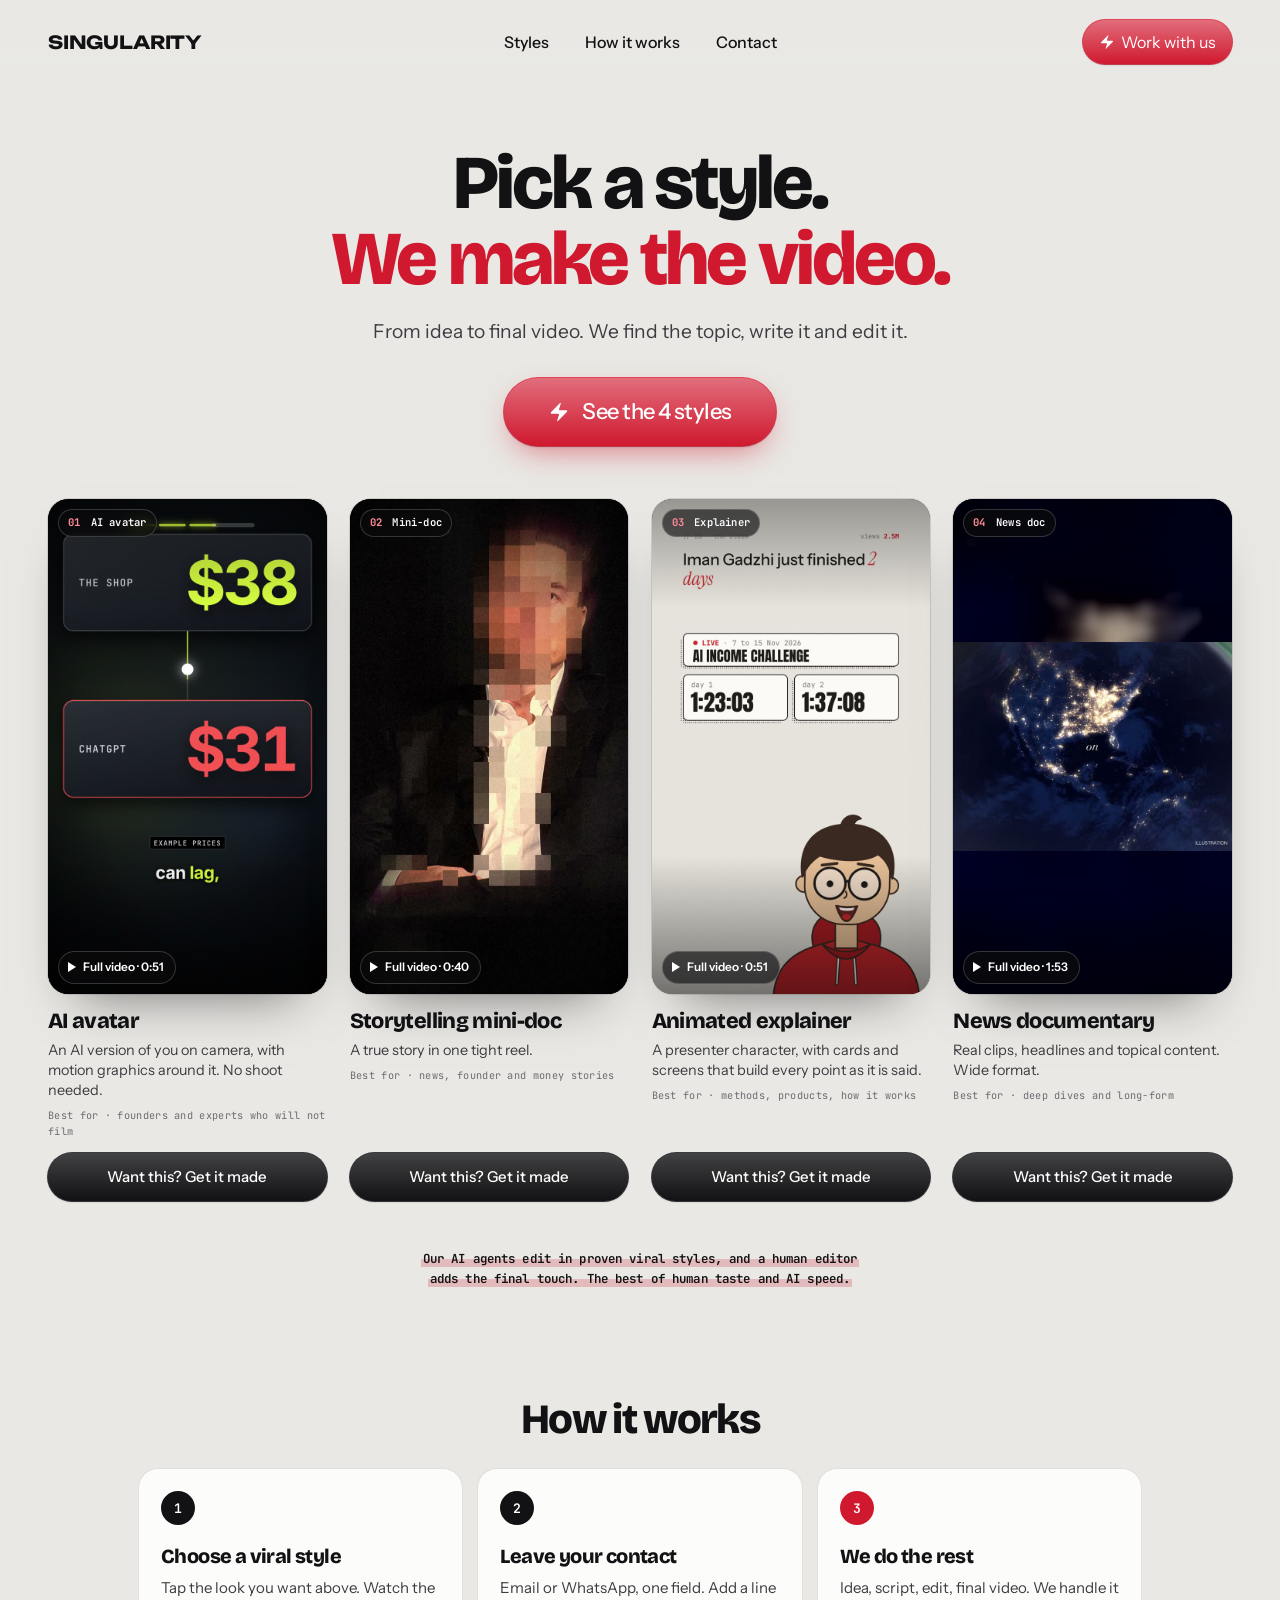
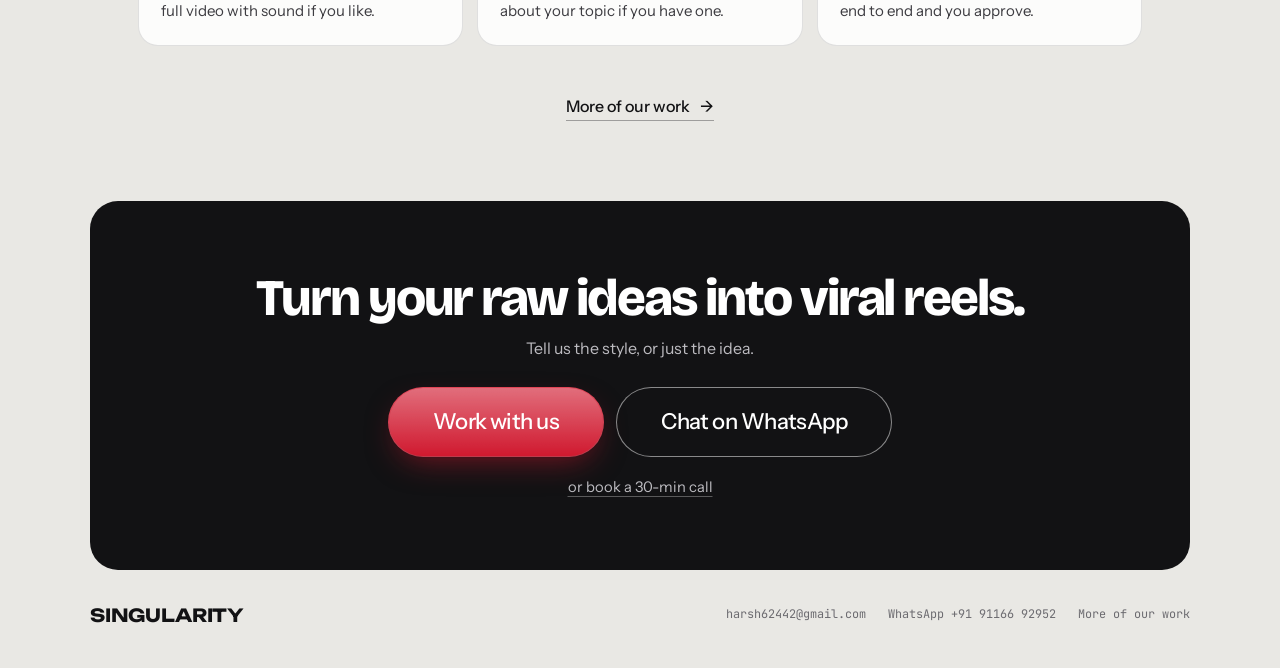
==== commit a92b6ff1: "New homepage: video styles. Old page moved to /studio/ Co-Authored-By: Claude Opus 5.5 <noreply@anth" ====
--- a/index.html
+++ b/index.html
@@ -1,1010 +1,211 @@
 <!doctype html>
-<html lang="en">
+<html lang="en" data-ai-look="marker" data-studio="link">
 <head>
 <meta charset="utf-8">
 <meta name="viewport" content="width=device-width, initial-scale=1, viewport-fit=cover">
-<meta name="description" content="Singularity Studio makes founder content end to end: explainer and launch videos, live-action production, personal branding and AI avatars. 15M+ views generated.">
-<meta name="theme-color" content="#e9e8e4">
+<title>Singularity · Turn your raw ideas into viral reels</title>
+<meta name="description" content="Choose from proven viral styles and Singularity makes the video for you, from idea to final cut. Four looks: cinematic mini-doc, explainer, AI avatar and news documentary.">
+<meta name="theme-color" content="#e9e8e4" id="themeColor">
+<link rel="icon" type="image/png" href="favicon.png">
+<link rel="apple-touch-icon" href="apple-touch-icon.png">
 <link rel="canonical" href="https://reachingsingularity.com/">
-<link rel="icon" type="image/png" href="/favicon.png">
-<link rel="apple-touch-icon" href="/apple-touch-icon.png">
 <meta property="og:type" content="website">
 <meta property="og:url" content="https://reachingsingularity.com/">
-<meta property="og:title" content="Singularity Studio">
-<meta property="og:description" content="Founder content, end to end. Explainers, live-action, personal branding and AI avatars.">
-<meta property="og:image" content="https://reachingsingularity.com/og-image.jpg">
+<meta property="og:title" content="Turn your raw ideas into viral reels">
+<meta property="og:description" content="Done-for-you videos from Singularity, idea to final cut. Choose a look, leave your contact, we make it.">
+<meta property="og:image" content="https://reachingsingularity.com/media/og.jpg">
 <meta property="og:image:width" content="1200"><meta property="og:image:height" content="630">
 <meta name="twitter:card" content="summary_large_image">
-<title>Singularity Studio · Founder content, end to end</title>
 <link rel="preconnect" href="https://fonts.googleapis.com">
-<link rel="stylesheet" href="https://fonts.googleapis.com/css2?family=Bricolage+Grotesque:opsz,wght@12..96,400;12..96,700;12..96,800&family=Caveat:wght@600&family=Instrument+Sans:wght@400;500;600&family=JetBrains+Mono:wght@400;600&family=IBM+Plex+Mono:wght@500&display=swap">
-<style>
-/* Layout: a platinum wall lit from above like the platinum logo (canvas-rendered light, fine grain) with a 3D wheel of five service zones; spin sideways, zoom into the lit zone to open a loose, board-style page for it. Single theme by brief. */
-:root{
-  --night:#e9e8e4;      /* platinum ground */
-  --coal:#fcfcfb;       /* card: pearl white */
-  --coal-2:#efeeeb;
-  --rust:#a9a8a4;
-  --ember:#d0192f;      /* roulette red: the colour that pops */
-  --cream:#121214;      /* text */
-  --paper:var(--coal);
-  --ink:var(--cream);
-  --muted:#6c6b70;
-  --line:rgba(18,18,20,.12);
-  --felt:var(--coal-2);
-  --red:#d0192f;
-  --pblack:#0b0b0c;
-  --y:#ffe27a; --p:#ffc6d1; --m:#bdeedb; --b:#c9dcff;   /* sticky notes in full colour */
-  --display:"Bricolage Grotesque","Helvetica Neue",Arial,sans-serif;
-  --hand:"Caveat","Bradley Hand","Comic Sans MS",cursive;
-  --body:"Instrument Sans","Helvetica Neue",Arial,sans-serif;
-  --mono:"JetBrains Mono",ui-monospace,Menlo,monospace;
-  color-scheme:light;
-}
-html,body{height:100%}
-body{background:var(--paper);color:var(--ink);font-family:var(--body);overflow:hidden;-webkit-font-smoothing:antialiased}
-button{font:inherit;color:inherit;cursor:pointer}
-a{color:inherit}
-button:focus-visible,a:focus-visible,.panel:focus-visible{outline:2px solid var(--red);outline-offset:3px}
-
-.app{position:relative;height:100%;display:grid;grid-template-rows:auto minmax(0,1fr) auto;padding-inline:clamp(16px,3vw,40px)}
-.top{display:flex;justify-content:space-between;align-items:center;gap:16px;padding-block:clamp(14px,2.4vh,24px) 4px;z-index:5}
-.brand{font-family:var(--display);font-weight:800;font-size:clamp(1.1rem,2vw,1.4rem);letter-spacing:-.025em;line-height:1.1}
-.brand small{display:block;font-family:var(--mono);font-weight:400;font-size:.62rem;letter-spacing:.12em;text-transform:uppercase;color:var(--muted);margin-top:4px}
-.cta{display:inline-block;background:var(--ink);color:#fff;text-decoration:none;border-radius:999px;padding:10px 16px;font-family:var(--mono);font-size:.72rem;letter-spacing:.04em;white-space:nowrap}
-
-/* Stage */
-.viewport{position:relative;overflow:hidden;touch-action:none;cursor:grab;user-select:none;-webkit-user-select:none;margin-inline:calc(-1 * clamp(16px,3vw,40px))}
-.viewport.dragging{cursor:grabbing}
-.spot{position:absolute;inset:0;pointer-events:none;background:radial-gradient(ellipse 32% 55% at 50% 46%, rgba(255,236,200,.55), rgba(255,255,255,0) 70%)}
-.camera{position:absolute;left:50%;top:47%;width:0;height:0;transform-style:preserve-3d;transition:transform .7s cubic-bezier(.2,.7,.2,1)}
-.ring{position:absolute;transform-style:preserve-3d}
-.floor{position:absolute;left:0;top:0;border-radius:50%;background:radial-gradient(closest-side, rgba(22,23,26,.16), rgba(22,23,26,.05) 60%, rgba(22,23,26,0))}
-.floor::after{content:"";position:absolute;inset:18%;border-radius:50%;border:1px dashed rgba(22,23,26,.18)}
-.hintline{position:absolute;left:0;right:0;bottom:clamp(4px,1.5vh,14px);text-align:center;font-family:var(--hand);font-size:clamp(1.05rem,1.6vw,1.3rem);color:var(--muted);pointer-events:none}
-
-.panel{position:absolute;left:0;top:0;background:var(--paper);border:1px solid var(--line);border-radius:.9em;overflow:hidden;
-  backface-visibility:hidden;-webkit-backface-visibility:hidden;display:flex;flex-direction:column;
-  box-shadow:0 2em 3.6em -1.8em rgba(22,23,26,var(--sh,.2))}
-.panel .shade{position:absolute;inset:0;background:#0d0e10;pointer-events:none;opacity:var(--dark,0)}
-.panel .glow{position:absolute;inset:-1px;border-radius:.9em;pointer-events:none;box-shadow:inset 0 0 0 2px var(--edge,var(--red)), 0 0 3.5em rgba(255,214,150,.6);opacity:var(--lit,0)}
-.pocket{display:flex;align-items:center;justify-content:space-between;padding:1.1em 1.2em 0}
-.chip{font-family:var(--mono);font-size:.72rem;font-weight:600;color:#fff;padding:4px 9px;border-radius:999px;display:inline-block}
-.panel .chip{font-size:.72em;padding:.35em .75em}
-.chip.red{background:var(--red);color:#fff} .chip.black{background:var(--ink)}
-.pocket .idx{font-family:var(--mono);font-size:.66em;color:var(--muted);letter-spacing:.1em}
-.panel h2{font-family:var(--display);font-weight:800;letter-spacing:-.035em;line-height:.95;margin:.75em 1.2em .45em .85em;font-size:2em;text-wrap:balance}
-.panel p{margin:0 1.2em;color:var(--muted);font-size:.88em;line-height:1.45}
-.panel .key{margin:.8em 1.2em 0;font-family:var(--hand);font-size:1.4em;color:var(--red);line-height:1}
-.thumb{margin:auto 1.2em 1.2em;aspect-ratio:16/9;max-width:100%;border-radius:.6em;position:relative;overflow:hidden;background:var(--felt);flex:none}
-.thumb canvas{width:100%;height:100%;display:block}
-.thumb .play{position:absolute;left:.7em;bottom:.6em;font-family:var(--mono);font-size:.64em;background:rgba(255,255,255,.92);padding:.3em .6em;border-radius:999px}
-
-/* Footer: music on the left, wheel controls on the right */
-.hud{display:flex;align-items:center;justify-content:center;gap:12px 20px;flex-wrap:wrap;padding-block:6px clamp(14px,2.4vh,22px);min-height:52px;z-index:5}
-.dial{display:flex;gap:6px}
-.dial button{width:34px;height:34px;border-radius:50%;border:1px solid var(--line);background:var(--paper);font-family:var(--mono);font-size:.7rem;font-weight:600;transition:transform .2s}
-.dial button.on{color:#fff;transform:translateY(-3px)}
-.dial button.on.red{background:var(--red);border-color:var(--red);color:#fff}
-.dial button.on.black{background:var(--ink);border-color:var(--ink)}
-.group{display:flex;border:1px solid var(--line);border-radius:999px;overflow:hidden}
-.group button{border:0;background:transparent;padding:8px 12px;font-family:var(--mono);font-size:.66rem;letter-spacing:.06em;text-transform:uppercase}
-.group button.on{background:var(--ink);color:#fff}
-.group button+button{border-left:1px solid var(--line)}
-.label{font-family:var(--mono);font-size:.62rem;letter-spacing:.12em;text-transform:uppercase;color:var(--muted)}
-.ctl{display:flex;align-items:center;gap:8px}
-
-/* Music player (stays put while you move around the site) */
-.music{position:fixed;z-index:40;left:clamp(16px,3vw,40px);bottom:calc(clamp(12px,2vh,20px) + env(safe-area-inset-bottom,0px));
-  display:inline-flex;align-items:center;gap:10px;padding:0 6px 0 12px;height:36px;border-radius:7px;color:#fff;
-  background:rgba(42,43,46,.88);backdrop-filter:blur(14px);-webkit-backdrop-filter:blur(14px)}
-.eq{display:flex;align-items:flex-end;gap:2.5px;height:12px;flex:none}
-.eq i{width:2.5px;background:#fff;height:100%;transform-origin:bottom}
-.eq i:nth-child(2){height:68%} .eq i:nth-child(3){height:58%}
-.music.playing .eq i{height:100%;animation:eqa .24s ease-in-out infinite alternate}
-.music.playing .eq i:nth-child(2){animation-name:eqb;animation-duration:.19s}
-.music.playing .eq i:nth-child(3){animation-name:eqc;animation-duration:.27s}
-@keyframes eqa{0%{transform:scaleY(.35)}50%{transform:scaleY(1)}100%{transform:scaleY(.6)}}
-@keyframes eqb{0%{transform:scaleY(.9)}50%{transform:scaleY(.25)}100%{transform:scaleY(.75)}}
-@keyframes eqc{0%{transform:scaleY(.5)}50%{transform:scaleY(.95)}100%{transform:scaleY(.3)}}
-.mmeta{font-family:var(--mono)}
-.mmeta b{display:block;font-weight:400;font-size:.68rem;letter-spacing:.06em;text-transform:uppercase;white-space:nowrap;overflow:hidden;text-overflow:ellipsis;color:#f2f2f3}
-.mbtn{flex:none;width:26px;height:26px;border:0;border-radius:8px;background:transparent;display:grid;place-items:center;color:#fff;padding:0}
-.mbtn svg{width:15px;height:15px;fill:currentColor}
-.mbtn:hover{background:rgba(255,255,255,.08)}
-
-
-
-
-/* Hover: card jitters, casino chips spill from the cursor */
-.fx{position:fixed;inset:0;pointer-events:none;overflow:hidden;z-index:8}
-.fx.front{z-index:35}
-.fx.clear{opacity:0;transition:opacity .14s ease}
-.fx .c{position:absolute;left:0;top:0}
-.fx .c svg{display:block;width:100%;height:100%}
-
-
-/* ---------- Expanded zone: a loose board ---------- */
-.detail{position:fixed;inset:0;z-index:20;overflow-y:auto;overscroll-behavior:contain;
-  background-color:var(--paper);background-image:radial-gradient(circle, #d9d7de 1px, transparent 1.2px);background-size:22px 22px;
-  opacity:0;transform:scale(.72);transform-origin:50% 45%;pointer-events:none;transition:opacity .45s ease, transform .6s cubic-bezier(.2,.8,.2,1)}
-.detail.open{opacity:1;transform:none;pointer-events:auto}
-.dtop{position:sticky;top:0;z-index:3;display:flex;justify-content:space-between;align-items:center;gap:12px;padding-inline:clamp(16px,3vw,40px);padding-block:calc(12px + env(safe-area-inset-top,0px)) 12px;background:rgba(255,255,255,.92);backdrop-filter:blur(6px);border-bottom:1px solid var(--line)}
-.back{border:1px solid var(--ink);background:var(--paper);border-radius:999px;padding:8px 14px;font-family:var(--mono);font-size:.72rem;letter-spacing:.05em}
-.dtop .r{display:flex;align-items:center;gap:10px}
-
-.boardx{max-width:1120px;margin:0 auto;padding-inline:clamp(16px,3vw,40px);padding-block:36px 120px;display:grid;grid-template-columns:repeat(12,minmax(0,1fr));gap:30px 22px;align-items:start}
-.it{grid-column:var(--c,span 12);transform:translate(var(--dx,0),var(--dy,0)) rotate(var(--r,0deg));min-width:0;position:relative}
-.t-title .tag{margin-bottom:14px}
-.t-title h1{font-family:var(--display);font-weight:800;font-size:clamp(2.6rem,8.5vw,5.8rem);letter-spacing:-.05em;line-height:.88;margin:0;text-wrap:balance}
-.t-lead{font-size:1.1rem;line-height:1.5;max-width:46ch}
-.t-note{font-family:var(--hand);font-size:clamp(1.4rem,3vw,1.9rem);line-height:1.1;color:var(--ink)}
-.t-note.red{color:var(--red)}
-.sticky{padding:18px;min-height:150px;display:flex;flex-direction:column;justify-content:space-between;gap:10px;font-size:1.02rem;line-height:1.35;
-  box-shadow:0 12px 20px -10px rgba(22,23,26,.28)}
-.sticky b{font-family:var(--display);font-size:1.35rem;letter-spacing:-.02em;line-height:1.05;display:block}
-.sticky .sn{font-family:var(--mono);font-size:.68rem;letter-spacing:.1em;color:rgba(22,23,26,.6)}
-.reel .scr{position:relative;aspect-ratio:16/9;border-radius:14px;overflow:hidden;background:var(--ink);box-shadow:0 18px 34px -16px rgba(22,23,26,.45);max-width:100%}
-.reel canvas,.tile canvas{width:100%;height:100%;display:block}
-.reel .ov{position:absolute;inset:0;display:flex;flex-direction:column;justify-content:space-between;padding:16px;color:#fff;background:linear-gradient(180deg,rgba(0,0,0,.15),rgba(0,0,0,.55))}
-.reel .ov small{font-family:var(--mono);font-size:.66rem;letter-spacing:.12em;text-transform:uppercase;opacity:.85}
-.reel .ov b{font-family:var(--display);font-size:clamp(1.3rem,3vw,2rem);letter-spacing:-.03em;line-height:1}
-.reel .watch{align-self:flex-start;display:inline-flex;align-items:center;gap:8px;background:#fff;color:var(--ink);text-decoration:none;border-radius:999px;padding:8px 14px;font-family:var(--mono);font-size:.72rem}
-.cap{font-family:var(--mono);font-size:.72rem;color:var(--muted);margin-top:10px;line-height:1.5}
-.cap a{color:var(--ink)}
-.big b{display:block;font-family:var(--display);font-weight:800;font-size:clamp(3.4rem,10vw,6.6rem);letter-spacing:-.06em;line-height:.85;font-variant-numeric:tabular-nums}
-.big span{font-family:var(--hand);font-size:1.7rem;color:var(--red)}
-.brands{border:2px solid var(--ink);border-radius:18px;padding:20px;background:var(--paper)}
-.brands h4,.box h4{font-family:var(--mono);font-size:.68rem;letter-spacing:.14em;text-transform:uppercase;color:var(--muted);margin:0 0 12px;font-weight:600}
-.brands ul{list-style:none;margin:0 0 14px;padding:0;display:flex;flex-wrap:wrap;gap:4px 14px}
-.brands li{font-family:var(--display);font-weight:800;font-size:clamp(1.3rem,3vw,1.9rem);letter-spacing:-.03em}
-.links{display:flex;flex-wrap:wrap;gap:8px}
-.links a{display:inline-block;border:1px solid var(--ink);border-radius:999px;padding:7px 12px;text-decoration:none;font-family:var(--mono);font-size:.72rem;background:var(--paper)}
-.links a:hover{background:var(--ink);color:#fff}
-.tile{display:block;text-decoration:none}
-.tile .art{aspect-ratio:4/5;border-radius:12px;overflow:hidden;background:var(--felt);max-width:100%;box-shadow:0 12px 22px -14px rgba(22,23,26,.4)}
-.tile b{display:block;font-family:var(--display);font-size:1.2rem;margin-top:10px;letter-spacing:-.02em}
-.tile span{font-family:var(--mono);font-size:.7rem;color:var(--muted)}
-.result{background:var(--paper);border:1px solid var(--line);border-radius:16px;padding:18px;box-shadow:0 14px 26px -18px rgba(22,23,26,.35)}
-.result .who{font-family:var(--display);font-weight:800;font-size:1.3rem;letter-spacing:-.02em}
-.result .role{font-family:var(--mono);font-size:.68rem;color:var(--muted);margin-top:2px}
-.result .jump{display:flex;align-items:baseline;gap:10px;margin:16px 0 4px;flex-wrap:wrap}
-.result .jump s{font-family:var(--display);font-size:1.5rem;color:var(--muted);text-decoration:none}
-.result .jump b{font-family:var(--display);font-weight:800;font-size:2.4rem;letter-spacing:-.04em;line-height:1}
-.result .jump i{font-family:var(--hand);font-style:normal;font-size:1.6rem;color:var(--red)}
-.result .when{font-family:var(--hand);font-size:1.35rem;color:var(--ink)}
-.result a{display:inline-block;margin-top:10px;font-family:var(--mono);font-size:.7rem}
-.flow{display:flex;flex-wrap:wrap;align-items:center;gap:6px 4px}
-.flow .node{border:2px solid var(--ink);border-radius:12px;padding:10px 14px;font-family:var(--display);font-weight:700;background:var(--paper);letter-spacing:-.01em}
-.flow .node.hot{background:var(--ink);color:#fff}
-.flow svg{flex:none}
-.box{border:2px dashed rgba(22,23,26,.35);border-radius:18px;padding:20px;background:rgba(255,255,255,.85)}
-.proc{display:flex;flex-wrap:wrap;gap:10px;align-items:center}
-.proc span{font-family:var(--body);font-size:.88rem;padding:8px 10px;border-radius:4px;box-shadow:0 8px 14px -8px rgba(22,23,26,.3)}
-.proc em{font-family:var(--mono);font-style:normal;font-size:.62rem;color:rgba(22,23,26,.55);margin-right:6px}
-.contact{background:var(--ink);color:#fff;border-radius:22px;padding:26px}
-.contact h3{font-family:var(--display);font-weight:800;font-size:clamp(1.8rem,4.5vw,2.8rem);letter-spacing:-.04em;line-height:.95;margin:0 0 16px}
-.contact .row{display:flex;flex-wrap:wrap;gap:10px;align-items:center}
-.contact a{display:inline-block;background:#fff;color:var(--ink);text-decoration:none;border-radius:999px;padding:10px 16px;font-family:var(--mono);font-size:.76rem}
-.contact a.ghost{background:transparent;color:#fff;border:1px solid rgba(255,255,255,.5)}
-.contact .num{font-family:var(--mono);font-size:.8rem;opacity:.8;user-select:all;-webkit-user-select:all}
-.dnav{grid-column:1 / -1;display:flex;justify-content:space-between;gap:12px;border-top:1px solid var(--line);padding-top:18px}
-.dnav button{border:0;background:none;font-family:var(--display);font-weight:700;font-size:1.1rem;letter-spacing:-.02em;text-align:left}
-.dnav button:last-child{text-align:right}
-.dnav small{display:block;font-family:var(--mono);font-weight:400;font-size:.62rem;color:var(--muted);letter-spacing:.1em;text-transform:uppercase}
-
-@media (max-width:760px){
-  .boardx{grid-template-columns:repeat(2,minmax(0,1fr));gap:26px 14px}
-  .it{grid-column:span 2 !important;translate:none}
-  .it{transform:rotate(var(--r,0deg))}
-  .it.half{grid-column:span 1 !important}
-}
-@media (max-width:900px){
-  .hud{justify-content:center;padding-left:0;padding-bottom:calc(56px + env(safe-area-inset-bottom,0px))}
-  .music{left:50%;transform:translateX(-50%)}
-  .hud{padding-bottom:calc(104px + env(safe-area-inset-bottom,0px))}
-}
-@media (max-width:420px){ .label{display:none} .group button{padding:8px 10px} .brand small{display:none} }
-@media (max-height:520px) and (min-width:600px){
-  .hud{padding-bottom:10px} .hintline{display:none}
-}
-@media (prefers-reduced-motion:reduce){ .detail,.camera{transition:none} .music.playing .eq i{animation-duration:.6s} }
-
-/* ================= Sand theme ================= */
-html{background:var(--night)}
-body{background:var(--night);color:var(--cream)}
-#sandbg{position:fixed;inset:0;width:100%;height:100%;z-index:0;display:block;pointer-events:none}
-.app{z-index:1;transition:opacity .45s ease}
-body.zone-open .app{opacity:0;pointer-events:none}
-button:focus-visible,a:focus-visible,.panel:focus-visible{outline-color:var(--ember)}
-
-.brand small,.hintline{color:var(--muted)}
-.cta{background:var(--cream);color:var(--night);transition:background .2s}
-.cta:hover{background:var(--ember)}
-.spot{background:radial-gradient(ellipse 30% 46% at 50% 50%, rgba(255,255,255,.06), rgba(255,255,255,0) 70%)}
-.floor{background:radial-gradient(closest-side, rgba(255,255,255,.26), rgba(255,255,255,.08) 55%, rgba(255,255,255,0))}
-.floor::after{border-color:rgba(18,18,20,.14)}
-
-.panel{background:var(--grain-tile),var(--coal);border-color:var(--line);box-shadow:0 2.2em 3.4em -1.4em rgba(0,0,0,calc(var(--sh,.2)*2.8))}
-.panel .shade{background:#040302}
-.panel .glow{box-shadow:inset 0 0 0 1px var(--ring,transparent), inset 0 0 0 3px var(--edge,var(--red)), 0 0 3.2em rgba(255,255,255,.38)}
-.panel p{color:var(--muted)}
-.panel .key{color:var(--ember)}
-.thumb{background:var(--coal-2)}
-.thumb .play{background:rgba(255,255,255,.78);color:var(--cream);border:1px solid var(--line)}
-.chip.black{background:var(--pblack);box-shadow:inset 0 0 0 1px rgba(18,18,20,.55)}
-
-.dial button{background:rgba(255,255,255,.8);border-color:var(--line);color:var(--cream)}
-.dial button.on.black{background:var(--pblack);border-color:var(--cream)}
-.music{background:rgba(255,255,255,.86);border:1px solid var(--line)}
-.nudge{color:var(--ember)}
-.nudge:hover{color:var(--cream)}
-
-/* zone pages sit straight on the sand */
-.detail{background:linear-gradient(180deg, rgba(255,255,255,.55) 0%, rgba(255,255,255,.15) 45%, rgba(255,255,255,0) 70%);background-color:transparent}
-.dtop{background:rgba(255,255,255,.72);border-bottom-color:var(--line)}
-.back{background:transparent;color:var(--cream);border-color:rgba(18,18,20,.5)}
-.sticky,.proc span{color:#121213}
-.sticky .sn,.proc em{color:rgba(18,18,19,.55)}
-.t-note.red,.big span,.result .jump i{color:var(--ember)}
-.reel .scr{background:var(--night);box-shadow:0 18px 34px -16px rgba(0,0,0,.8)}
-.reel .watch{background:var(--cream);color:var(--night)}
-.brands{background:rgba(255,255,255,.78);border-color:rgba(18,18,20,.55)}
-.links a{background:rgba(255,255,255,.78);border-color:rgba(18,18,20,.4)}
-.links a:hover{background:var(--ember);border-color:var(--ember);color:var(--night)}
-.tile .art{background:var(--coal-2);box-shadow:0 12px 22px -14px rgba(0,0,0,.8)}
-.result{background:var(--grain-tile),var(--coal);box-shadow:0 14px 26px -18px rgba(0,0,0,.8)}
-.flow{color:var(--cream)}
-.flow .node{background:rgba(255,255,255,.85);border-color:rgba(18,18,20,.6)}
-.flow .node.hot{background:var(--ember);border-color:var(--ember);color:var(--night)}
-.box{background:rgba(255,255,255,.72);border-color:rgba(18,18,20,.22)}
-.contact{background:var(--ember);color:var(--night)}
-.contact a{background:var(--night);color:var(--cream)}
-.contact a.ghost{background:transparent;color:var(--night);border-color:rgba(255,255,255,.45)}
-
-/* ===== Spotlight demo ===== */
-#light{position:fixed;left:0;top:0;z-index:0;pointer-events:none;mix-blend-mode:screen}
-body.zone-open #light{opacity:0}
-.panel::after{content:"";position:absolute;inset:0;border-radius:inherit;pointer-events:none;
-  box-shadow:inset 3px 0 0 rgba(120,120,126,calc(var(--rimL,0)*.95)), inset -3px 0 0 rgba(120,120,126,calc(var(--rimR,0)*.95)),
-             inset 2.6em 0 2.6em -2.2em rgba(120,120,126,calc(var(--rimL,0)*.5)), inset -2.6em 0 2.6em -2.2em rgba(120,120,126,calc(var(--rimR,0)*.5))}
-html.l-shadow .floor{background:radial-gradient(closest-side, rgba(0,0,0,.62) 0%, rgba(0,0,0,.42) 38%, rgba(255,255,255,.2) 60%, rgba(255,255,255,0) 100%)}
-
-.brand{display:flex;align-items:center;gap:12px}
-.viewport{-webkit-mask-image:linear-gradient(180deg,#000 calc(100% - 28px),transparent);mask-image:linear-gradient(180deg,#000 calc(100% - 28px),transparent)}
-.mark{width:38px;height:38px;border-radius:9px;display:block;box-shadow:0 0 0 1px var(--line), 0 10px 24px -10px rgba(0,0,0,.8)}
-
-/* ===== Light platinum overrides ===== */
-#light{mix-blend-mode:normal}
-.panel{box-shadow:0 2em 3.4em -1.6em rgba(40,40,46,calc(var(--sh,.2)*1.5))}
-.panel .shade{background:#76757a}
-.panel .glow{box-shadow:inset 0 0 0 1px var(--ring,transparent), inset 0 0 0 3px var(--edge,var(--red)), 0 1.6em 3em -1em rgba(208,25,47,.28)}
-html.l-shadow .floor{background:radial-gradient(closest-side, rgba(40,40,46,.30) 0%, rgba(40,40,46,.18) 40%, rgba(255,255,255,.35) 62%, rgba(255,255,255,0) 100%)}
-.music{background:rgba(32,32,35,.9);border-color:rgba(255,255,255,.08);color:#fff}
-.reel .ov{background:linear-gradient(180deg,rgba(0,0,0,.28),rgba(0,0,0,.62))}
-.reel .watch{background:#fff;color:#121214}
-.contact{color:#fff}
-.contact a{background:#fff;color:#121214}
-.contact a.ghost{background:transparent;color:#fff;border-color:rgba(255,255,255,.6)}
-.links a:hover,.flow .node.hot{color:#fff}
-.cta{color:#fff}
-.cta:hover{background:var(--ember);color:#fff}
-.mark{width:34px;height:auto;aspect-ratio:140/158;border-radius:0;box-shadow:none;filter:drop-shadow(0 6px 10px rgba(0,0,0,.18))}
-
-/* ===== Responsive pass (all screens) ===== */
-body.zone-open .nudge{opacity:0;pointer-events:none}
-.app{transition:opacity .45s ease, visibility 0s linear 0s}
-body.zone-open .app{visibility:hidden;transition:opacity .45s ease, visibility 0s linear .5s}
-.detail{overflow-x:hidden}
-.cta,.back{white-space:nowrap}
-@media (max-width:440px){ .long{display:none} .brand{font-size:1.05rem} .dtop .r{gap:6px} }
-@media (max-width:760px){ .boardx{padding-block:24px 140px} .t-title h1{font-size:clamp(2.4rem,12vw,3.4rem)} .sticky{min-height:0} .contact{padding:20px} .contact .row a{flex:1 1 auto;text-align:center} }
-@media (max-width:900px){ .music,.dtop,.dial button{backdrop-filter:none;-webkit-backdrop-filter:none} }
-/* landscape phones: put the player back in the corner, keep the wheel big */
-@media (max-height:520px){
-  .top{padding-block:8px 0} .hintline{display:none}
-  .hud{padding-bottom:10px;padding-top:2px;min-height:44px;justify-content:flex-end}
-  .music{left:clamp(16px,3vw,40px);transform:none}
-  .dial button{width:30px;height:30px}
-}
-
-/* ===== Song pill: reference typeface + one scribble that holds its place on every screen ===== */
-.mmeta b{font-family:ui-monospace,"SF Mono","IBM Plex Mono",Menlo,Consolas,monospace;font-weight:500;letter-spacing:.03em;font-size:.72rem}
-.music .nudge{position:absolute;right:2px;left:auto;bottom:calc(100% + 2px);top:auto;transform:none;display:flex;flex-direction:row;align-items:flex-start;gap:0;
-  border:0;background:none;padding:0;color:var(--ember,var(--red));font-family:var(--hand);font-size:1.3rem;line-height:1;white-space:nowrap;
-  animation:nudgeBob 1.6s ease-in-out infinite;transition:opacity .35s ease}
-.music .nudge span{display:inline-block;transform:rotate(-5deg);padding:0;margin-top:2px}
-.music .nudge svg{width:26px;height:26px;flex:none;overflow:visible;transform:none;margin:4px 0 0 2px}
-.music .nudge:hover{color:var(--ink)}
-@keyframes nudgeBob{0%,100%{translate:0 0}50%{translate:0 -3px}}
-.music.playing .nudge,.music.played .nudge,body.zone-open .music .nudge{opacity:0;transform:none;pointer-events:none}
-@media (prefers-reduced-motion:reduce){ .music .nudge{animation:none} }
-
-/* ===== Hint line lives in the footer flow, so it never overlaps the wheel ===== */
-.hud .hintline{position:static;flex-basis:100%;order:-1;margin:0 0 2px;line-height:1.1}
-.hud{row-gap:8px}
-
-/* sticky notes hug their text: label, then the line, then any note, with no dead space */
-.sticky{min-height:0;justify-content:flex-start;gap:10px;padding:18px 20px 20px}
-.sticky .sn{margin-bottom:2px}
-
-/* ===== Home card bottom: no previews here (they live inside the zones). Four options, switchable. ===== */
-.cfoot{margin:1.1em 1.2em 1.2em;position:relative;flex:none}
-.cfoot>*{display:none}
-html[data-foot="sheen"] .cfoot{aspect-ratio:16/9;border-radius:.6em;overflow:hidden}
-html[data-foot="sheen"] .f-sheen{display:block;position:absolute;inset:0;
-  background:var(--grain-tile),linear-gradient(125deg,#fbfbfa 0%,#e4e3df 28%,#f6f5f2 46%,#cfcdc8 72%,#efeeea 100%)}
-html[data-foot="number"] .f-num{display:block;font-family:var(--display);font-weight:800;font-size:7.4em;line-height:.8;letter-spacing:-.06em;text-align:right;
-  color:transparent;-webkit-text-stroke:.03em currentColor}
-.f-num.red{color:#d0192f}.f-num.black{color:#121214}
-html[data-foot="number"] .f-num{color:transparent}
-html[data-foot="number"] .f-num.red{-webkit-text-stroke-color:#d0192f}
-html[data-foot="number"] .f-num.black{-webkit-text-stroke-color:#121214}
-html[data-foot="list"] .f-list{display:flex;flex-direction:column;gap:.5em;list-style:none;margin:0;padding:.9em 0 0;border-top:1px solid var(--line)}
-.f-list li{font-family:var(--mono);font-size:.68em;letter-spacing:.04em;text-transform:uppercase;color:#3d3c41;display:flex;align-items:center;gap:.6em}
-.f-list li::before{content:"";width:.45em;height:.45em;border-radius:50%;background:#d0192f;flex:none}
-html[data-foot="none"] .f-open{display:flex;justify-content:space-between;align-items:center;padding-top:.8em;border-top:1px solid var(--line);
-  font-family:var(--mono);font-size:.66em;letter-spacing:.1em;text-transform:uppercase;color:var(--muted)}
-.f-open span{font-size:1.4em;color:#d0192f}
-.fdemo{position:fixed;z-index:45;left:50%;transform:translateX(-50%);top:calc(14px + env(safe-area-inset-top,0px));display:flex;align-items:center;gap:4px;
-  padding:4px;border-radius:999px;background:rgba(255,255,255,.86);border:1px solid var(--line);backdrop-filter:blur(8px);
-  font-family:var(--mono);font-size:.62rem;letter-spacing:.06em;text-transform:uppercase;max-width:calc(100vw - 32px);overflow-x:auto;scrollbar-width:none}
-.fdemo::-webkit-scrollbar{display:none}
-.fdemo span{color:var(--muted);padding:0 6px 0 8px;white-space:nowrap}
-.fdemo button{border:0;background:transparent;color:#121214;padding:6px 10px;border-radius:999px;font:inherit;letter-spacing:inherit;text-transform:inherit;white-space:nowrap}
-.fdemo button.on{background:#121214;color:#fff}
-body.zone-open .fdemo{display:none}
-
-/* ===== Header: never wraps or crowds ===== */
-.brand small{white-space:nowrap}
-.top{gap:12px}
-.brand{min-width:0}
-@media (max-width:900px){ .brand small{display:none} }
-@media (max-width:720px){ .long{display:none} }
-/* ===== About ===== */
-.topr2{display:flex;align-items:center;gap:8px}
-.about-btn{border:1px solid rgba(18,18,20,.35);background:rgba(255,255,255,.55);border-radius:999px;padding:9px 14px;font-family:var(--mono);font-size:.72rem;letter-spacing:.04em;color:#121214;white-space:nowrap}
-.about-btn:hover{background:#121214;color:#fff;border-color:#121214}
-.ab-name h1{font-family:var(--display);font-weight:800;font-size:clamp(2.6rem,8.5vw,5.6rem);letter-spacing:-.05em;line-height:.88;margin:0;text-wrap:balance}
-.ab-role{font-family:var(--mono);font-size:.78rem;letter-spacing:.08em;text-transform:uppercase;color:var(--muted);margin-top:12px}
-.ab-card{background:var(--grain-tile),#fcfcfb;border:1px solid var(--line);border-radius:18px;padding:22px;box-shadow:0 18px 30px -22px rgba(30,30,36,.5)}
-.ab-card h4{font-family:var(--mono);font-size:.68rem;letter-spacing:.14em;text-transform:uppercase;color:var(--muted);margin:0 0 14px;font-weight:600}
-.ab-rows{display:grid;gap:14px}
-.ab-row{display:flex;flex-wrap:wrap;align-items:center;justify-content:space-between;gap:8px 14px;padding-bottom:14px;border-bottom:1px solid var(--line)}
-.ab-row:last-child{border-bottom:0;padding-bottom:0}
-.ab-row .k{font-family:var(--mono);font-size:.66rem;letter-spacing:.12em;text-transform:uppercase;color:var(--muted);width:100%}
-.ab-row .v{font-family:var(--display);font-weight:700;font-size:clamp(1.05rem,2.6vw,1.35rem);letter-spacing:-.02em;user-select:all;-webkit-user-select:all;min-width:0;overflow-wrap:anywhere}
-.ab-row .acts{display:flex;gap:6px;flex-wrap:wrap}
-.ab-row .acts a,.ab-row .acts button{border:1px solid rgba(18,18,20,.35);background:transparent;border-radius:999px;padding:7px 12px;font-family:var(--mono);font-size:.7rem;color:#121214;text-decoration:none;white-space:nowrap}
-.ab-row .acts a:hover,.ab-row .acts button:hover{background:#121214;color:#fff;border-color:#121214}
-.ab-row .acts .done{background:#d0192f;border-color:#d0192f;color:#fff}
-.ab-save{display:inline-flex;align-items:center;gap:10px;background:#121214;color:#fff;text-decoration:none;border-radius:999px;padding:12px 18px;font-family:var(--mono);font-size:.76rem;letter-spacing:.03em}
-.ab-save:hover{background:#d0192f}
-.ab-svc{display:flex;flex-direction:column;gap:10px;margin:0;padding:0;list-style:none}
-.ab-svc li{display:flex;gap:12px;align-items:center;font-size:1rem;line-height:1.4}
-.ab-svc li::before{content:"";width:6px;height:6px;border-radius:50%;background:#d0192f;flex:none}
-.ab-svc li b{font-family:var(--mono);font-size:.68rem;color:#d0192f;font-weight:600;flex:none}
-.ab-partners{font-family:var(--mono);font-size:.72rem;color:var(--muted);line-height:1.7}
-@media (max-width:440px){
-  .top{gap:8px}
-  .brand{gap:8px}
-  .mark{width:26px}
-  .bname{font-size:.98rem;line-height:1.02;letter-spacing:-.02em}
-  .bname span{display:block}                 /* name stacks on two short lines so it always fits */
-  .about-btn,.top .cta{padding:8px 11px;font-size:.68rem}
-  .topr2{gap:6px}
-}
-@media (max-width:350px){ .about-btn,.top .cta{padding:7px 9px;font-size:.64rem;letter-spacing:.02em} .bname{font-size:.92rem} .mark{width:24px} }
-
-/* phones: on zone and About pages the player shrinks to a small corner button so it never covers content */
-@media (max-width:900px){
-  body.zone-open .music{left:auto;right:16px;transform:none;padding:0 4px 0 10px}
-  body.zone-open .music .mmeta{display:none}
-}
-
-/* ===== Industry cards: three treatments (no photos available) ===== */
-.tile .art{position:relative;container-type:inline-size}
-.tile .art canvas{display:none}
-.tc-cover,.tc-type{display:none;position:absolute;inset:0}
-.tile .tc-go{font-style:normal}
-/* 1 · designed covers */
-html[data-tile="cover"] .tile .art{background:var(--grain-tile),linear-gradient(150deg,#fbfbfa 0%,#e6e5e1 40%,#f4f3f0 62%,#d3d1cc 100%)}
-html[data-tile="cover"] .tc-cover{display:flex;flex-direction:column;align-items:center;justify-content:center}
-.tc-cover svg{width:42%;height:auto;fill:none;stroke:#141416;stroke-width:1.5;stroke-linecap:round;stroke-linejoin:round}
-.tile .tc-no{position:absolute;left:8%;top:6%;font-family:var(--mono);font-size:max(10px,6cqw);color:#7a797e;letter-spacing:.08em}
-.tile .tc-watch{position:absolute;left:8%;bottom:7%;font-family:var(--mono);font-size:max(10px,5.6cqw);letter-spacing:.06em;text-transform:uppercase;color:#d0192f}
-html[data-tile="cover"] .tile:hover .tc-cover svg{stroke:#d0192f}
-/* 2 · link tiles */
-html[data-tile="link"] .tile .art{display:none}
-html[data-tile="link"] .tile{background:rgba(255,255,255,.75);border:1px solid rgba(18,18,20,.18);border-radius:14px;padding:16px 18px;box-shadow:0 10px 20px -16px rgba(0,0,0,.4)}
-html[data-tile="link"] .tile b{margin:0;display:flex;justify-content:space-between;align-items:center;gap:10px}
-html[data-tile="link"] .tile .tc-go{color:#d0192f}
-html[data-tile="link"] .tile:hover{background:#121214;color:#fff}
-html[data-tile="link"] .tile:hover span{color:#bdbcc1}
-/* 3 · big type */
-html[data-tile="type"] .tile .art{background:var(--grain-tile),#e3e2df}
-html[data-tile="type"] .tc-type{display:block}
-.tile .tc-big{position:absolute;left:7%;right:6%;bottom:6%;font-family:var(--display);font-weight:800;font-size:15cqw;line-height:.86;letter-spacing:-.05em;color:#141414;overflow-wrap:anywhere}
-.tile .tc-arr{position:absolute;right:7%;top:5%;font-size:13cqw;line-height:1;color:#d0192f}
-html[data-tile="type"] .tile:hover .art{background:var(--grain-tile),#141414}
-html[data-tile="type"] .tile:hover .tile .tc-big, html[data-tile="type"] .tile:hover .tc-big{color:#f4f3f0}
-/* preview switch (temporary) */
-.tswitch{display:flex;flex-wrap:wrap;align-items:center;gap:6px;font-family:var(--mono);font-size:.66rem;letter-spacing:.06em;text-transform:uppercase}
-.tswitch span{color:var(--muted);margin-right:4px}
-.tswitch button{border:1px solid rgba(18,18,20,.3);background:rgba(255,255,255,.7);border-radius:999px;padding:7px 12px;font:inherit;letter-spacing:inherit;text-transform:inherit;color:#121214}
-.tswitch button.on{background:#121214;color:#fff;border-color:#121214}
-</style>
+<link rel="preconnect" href="https://fonts.gstatic.com" crossorigin>
+<link rel="stylesheet" href="https://fonts.googleapis.com/css2?family=Bricolage+Grotesque:opsz,wght@12..96,700;12..96,800&family=Unbounded:wght@700&family=Instrument+Sans:wght@400;500;600&family=JetBrains+Mono:wght@400;600&display=swap">
+<link rel="preload" as="image" href="media/minidoc-poster.jpg" fetchpriority="high">
+<script>try{var b=JSON.parse(localStorage.getItem("ss_picks")||"{}").bg;if(b&&/^(localhost|127\.0\.0\.1)$/.test(location.hostname))document.documentElement.dataset.bg=b}catch(e){}</script>
+<link rel="stylesheet" href="styles.css">
 </head>
 <body>
 
-<canvas id="sandbg" aria-hidden="true"></canvas>
-<canvas id="light" aria-hidden="true"></canvas>
-
-<div class="app">
-  <header class="top">
-    <div class="brand"><img class="mark" alt="" src="[data-uri]"><div class="bname"><span>Singularity</span> <span>Studio</span><small>Founder content, end to end · 15M+ views generated</small></div></div>
-    <div class="topr2"><button class="about-btn" id="aboutBtn" type="button">About</button><a class="cta" href="https://calendly.com/harsh62442/30min" target="_blank" rel="noopener">Book a <span class="long">30-min </span>call</a></div>
-  </header>
-
-  <main class="viewport" id="vp" aria-label="Services wheel">
-    <div class="spot"></div>
-    <div class="camera" id="cam">
-      <div class="floor" id="floor"></div>
-      <div class="ring" id="ring"></div>
+<header class="top" id="top">
+  <a class="brand" href="#top" data-pick="logo">Singularity</a>
+  <nav class="nav" aria-label="Sections">
+    <a href="#styles">Styles</a>
+    <a href="#how">How it works</a>
+    <a href="#contact">Contact</a>
+    <a class="studio-nav" href="studio/" data-pick="studio" hidden>More of our work</a>
+  </nav>
+  <button class="btn btn-sm" data-open-form=""><svg class="ico" viewBox="0 0 24 24" aria-hidden="true"><path d="M4 14a1 1 0 0 1-.78-1.63l9.9-10.2a.5.5 0 0 1 .86.46l-1.92 6.02A1 1 0 0 0 13 10h7a1 1 0 0 1 .78 1.63l-9.9 10.2a.5.5 0 0 1-.86-.46l1.92-6.02A1 1 0 0 0 11 14z"/></svg><span data-pick="cta">Work with us</span></button>
+</header>
+
+<main>
+  <section class="hero">
+    <p class="tag" data-pick="tag"></p>
+    <h1>Pick a style.<br><em>We make the video.</em></h1>
+    <p class="lede" data-pick="sub">From idea to final video. We find the topic, write it and edit it.</p>
+    <div class="hero-cta">
+      <a class="btn btn-lg" href="#styles"><svg class="ico" viewBox="0 0 24 24" aria-hidden="true"><path d="M4 14a1 1 0 0 1-.78-1.63l9.9-10.2a.5.5 0 0 1 .86.46l-1.92 6.02A1 1 0 0 0 13 10h7a1 1 0 0 1 .78 1.63l-9.9 10.2a.5.5 0 0 1-.86-.46l1.92-6.02A1 1 0 0 0 11 14z"/></svg>See the 4 styles</a>
     </div>
-  </main>
-
-  <nav class="hud">
-    <div class="hintline">spin me · tap the lit one to step inside</div>
-
-    <div class="dial" id="dial" aria-label="Jump to zone"></div>
-  </nav>
+  </section>
+
+  <section class="styles" id="styles" aria-label="Video styles">
+    <!-- Style names and one-liners are first drafts. Edit freely. -->
+
+    <article class="card" data-style="AI avatar" data-id="avatar">
+      <div class="frame">
+        <video class="loop" muted loop playsinline preload="none" poster="media/avatar-poster.jpg" width="720" height="1280" aria-label="AI avatar example, muted loop">
+          <source data-src="media/avatar-loop.mp4" type="video/mp4">
+        </video>
+        <span class="chip"><b>01</b> AI avatar</span>
+        <button class="watch" data-full="media/avatar-full.mp4" data-poster="media/avatar-poster.jpg"><span class="tri" aria-hidden="true"></span>Full video · 0:51</button>
+      </div>
+      <h2>AI avatar</h2>
+      <p class="line">An AI version of you on camera, with motion graphics around it. No shoot needed.</p>
+      <p class="for">Best for · founders and experts who will not film</p>
+      <button class="btn btn-dark want" data-open-form="AI avatar"><span class="long" data-pick="want">Want this? Get it made</span><span class="short" data-pick="wantShort">Get this made</span></button>
+    </article>
+
+    <article class="card" data-style="Storytelling mini-doc" data-id="minidoc">
+      <div class="frame">
+        <video class="loop" muted loop playsinline preload="none" poster="media/minidoc-poster.jpg" width="720" height="1280" aria-label="Storytelling mini-doc example, muted loop">
+          <source data-src="media/minidoc-loop.mp4" type="video/mp4">
+        </video>
+        <span class="chip"><b>02</b> Mini-doc</span>
+        <button class="watch" data-full="media/minidoc-full.mp4" data-poster="media/minidoc-poster.jpg"><span class="tri" aria-hidden="true"></span>Full video · 0:40</button>
+      </div>
+      <h2>Storytelling mini-doc</h2>
+      <p class="line">A true story in one tight reel.</p>
+      <p class="for">Best for · news, founder and money stories</p>
+      <button class="btn btn-dark want" data-open-form="Storytelling mini-doc"><span class="long" data-pick="want">Want this? Get it made</span><span class="short" data-pick="wantShort">Get this made</span></button>
+    </article>
+
+    <article class="card" data-style="Animated explainer" data-id="explainer">
+      <div class="frame">
+        <video class="loop" muted loop playsinline preload="none" poster="media/explainer-poster.jpg" width="720" height="1280" aria-label="Animated explainer example, muted loop">
+          <source data-src="media/explainer-loop.mp4" type="video/mp4">
+        </video>
+        <span class="chip"><b>03</b> Explainer</span>
+        <button class="watch" data-full="media/explainer-full.mp4" data-poster="media/explainer-poster.jpg"><span class="tri" aria-hidden="true"></span>Full video · 0:51</button>
+      </div>
+      <h2>Animated explainer</h2>
+      <p class="line">A presenter character, with cards and screens that build every point as it is said.</p>
+      <p class="for">Best for · methods, products, how it works</p>
+      <button class="btn btn-dark want" data-open-form="Animated explainer"><span class="long" data-pick="want">Want this? Get it made</span><span class="short" data-pick="wantShort">Get this made</span></button>
+    </article>
+
+    <article class="card" data-style="News documentary" data-id="news">
+      <div class="frame">
+        <video class="loop" muted loop playsinline preload="none" poster="media/news-poster.jpg" width="720" height="1280" aria-label="News documentary example, muted loop">
+          <source data-src="media/news-loop.mp4" type="video/mp4">
+        </video>
+        <span class="chip"><b>04</b> News doc</span>
+        <button class="watch" data-full="media/news-full.mp4" data-poster="media/news-poster.jpg"><span class="tri" aria-hidden="true"></span>Full video · 1:53</button>
+      </div>
+      <h2>News documentary</h2>
+      <p class="line">Real clips, headlines and topical content. Wide format.</p>
+      <p class="for">Best for · deep dives and long-form</p>
+      <button class="btn btn-dark want" data-open-form="News documentary"><span class="long" data-pick="want">Want this? Get it made</span><span class="short" data-pick="wantShort">Get this made</span></button>
+    </article>
+  </section>
+
+  <div class="wheel-nav" hidden>
+    <button class="wn-arrow" data-wheel="prev" aria-label="Previous style">‹</button>
+    <span class="wn-dots"></span>
+    <button class="wn-arrow" data-wheel="next" aria-label="Next style">›</button>
+  </div>
+
+  <p class="ai-line ai-strip" data-ai-slot="strip"><span>Our AI agents edit in proven viral styles, and a human editor adds the final touch. The best of human taste and AI speed.</span></p>
+
+  <section class="how" id="how" aria-label="How it works">
+    <h2 class="sec">How it works</h2>
+    <ol>
+      <li class="reveal"><span class="num">1</span><h3>Choose a viral style</h3><p>Tap the look you want above. Watch the full video with sound if you like.</p></li>
+      <li class="reveal"><span class="num">2</span><h3>Leave your contact</h3><p>Email or WhatsApp, one field. Add a line about your topic if you have one.</p></li>
+      <li class="reveal"><span class="num">3</span><h3>We do the rest</h3><p>Idea, script, edit, final video. We handle it end to end and you approve. <span class="ai-line ai-how" data-ai-slot="how" hidden></span></p></li>
+    </ol>
+  </section>
+
+  <div class="studio-wrap reveal"><a class="studio" href="studio/"><span class="studio-t" data-pick="studio">More of our work</span><span class="studio-go" aria-hidden="true">→</span></a></div>
+
+  <section class="close reveal" id="contact">
+    <h2>Turn your raw ideas into viral reels.</h2>
+    <p>Tell us the style, or just the idea.</p>
+    <p class="ai-line ai-close" data-ai-slot="close" hidden></p>
+    <div class="close-cta">
+      <button class="btn btn-lg" data-open-form="" data-pick="cta">Work with us</button>
+      <a class="btn btn-lg btn-ghost" id="waLink" target="_blank" rel="noopener">Chat on WhatsApp</a>
+    </div>
+    <a class="link" id="callLink" target="_blank" rel="noopener">or book a 30-min call</a>
+    <a class="studio-close" href="studio/" hidden><span data-pick="studio">More of our work</span> →</a>
+  </section>
+</main>
+
+<footer class="foot">
+  <span class="brand" data-pick="logo">Singularity</span>
+  <span class="foot-links">
+    <a id="mailLink"></a>
+    <a id="waLink2" target="_blank" rel="noopener"></a>
+    <a href="studio/" data-pick="studio">More of our work</a>
+  </span>
+  <p class="ai-line ai-foot" data-ai-slot="foot" hidden></p>
+</footer>
+
+<div class="sticky" id="sticky" hidden>
+  <span>Like a style?</span>
+  <button class="btn btn-sm" data-open-form="">Get it made</button>
 </div>
 
-<div class="fx" id="fx" aria-hidden="true"></div>
-
-<div class="music" id="music">
-  <div class="eq" aria-hidden="true"><i></i><i></i><i></i></div>
-  <div class="mmeta"><b>we on go</b></div>
-  <button class="nudge" id="nudge" type="button" aria-label="Play the soundtrack"><span>hit play</span><svg viewBox="0 0 30 30" aria-hidden="true"><path d="M3 7 C 14 3, 24 8, 24 22" fill="none" stroke="currentColor" stroke-width="2.2" stroke-linecap="round"/><path d="M18.5 17.5 L24 23.5 L28.5 16.8" fill="none" stroke="currentColor" stroke-width="2.2" stroke-linecap="round" stroke-linejoin="round"/></svg></button>
-  <button class="mbtn" id="mplay" aria-label="Play music"><svg viewBox="0 0 24 24"><path d="M7.5 5.2v13.6l11-6.8z" stroke="currentColor" stroke-width="2.6" stroke-linejoin="round"/></svg></button>
-</div>
-
-
-
-<section class="detail" id="detail" aria-hidden="true"></section>
-
-<script>
-/* ---------- Content (from the Singularity Studio portfolio page) ---------- */
-const CALL="https://calendly.com/harsh62442/30min", WA="https://wa.me/919116692952?text=Hi", WANUM="+91 91166 92952";
-const G="https://portfolio.gratif.in/";
-const PROCESS=["Discovery & Ideation","Scripting","Pre-Production","Production","Post-Production","Analytics","Market Research"];
-const ARROW=`<svg width="34" height="18" viewBox="0 0 34 18" aria-hidden="true"><path d="M2 12 C 10 3, 20 3, 30 9" fill="none" stroke="currentColor" stroke-width="2" stroke-linecap="round"/><path d="M24 4 L31 9 L24 14" fill="none" stroke="currentColor" stroke-width="2" stroke-linecap="round" stroke-linejoin="round"/></svg>`;
-const L=(href,t)=>`<a href="${href}" target="_blank" rel="noopener">${t}</a>`;
-
-const AVATAR_POSTER='[data-uri]';
-const ZONES = [
- { n:19, color:"red", title:"Explainer & Launch Videos", tags:["60–90 second videos", "Motion graphics", "Live-action films"], line:"The 60–90 second video that explains your product.", key:"Dusky launch, all motion", thumb:"▶ Dusky launch", hue:[352,78],
-   board:[
-    {k:'title', c:'1 / span 7'},
-    {k:'sticky', c:'9 / span 4', bg:'--y', r:3, h:`<b>60–90 seconds</b><span>The video that explains your product on your landing page, launch post or pitch.</span>`},
-    {k:'note', c:'2 / span 6', dy:'-10px', r:-2, h:`↳ in motion graphics <u>or</u> live action`},
-    {k:'reel', c:'1 / span 7', r:-1, title:'Dusky launch video', sub:'Motion graphics · end to end', href:'https://s3.landing.getdusky.ai/dusky%20landing%20page%20cmp.mp4', video:'https://s3.landing.getdusky.ai/dusky%20landing%20page%20cmp.mp4',
-       cap:`For ${L('http://getdusky.ai','getdusky.ai')}. Made end to end, fully in motion graphics.`},
-    {k:'brands', c:'8 / span 5', r:2, dy:'40px', h:`<h4>Live-action brand films</h4><ul><li>Zomato</li><li>Techstars</li><li>Game Theory</li><li>Ather Energy</li></ul><div class="links">${L(G+'brandfilm','▶ Watch the films')}</div>`},
-    {k:'note', c:'8 / span 5', r:-3, cls:'red', h:`shot end to end ✦`},
-    {k:'box', c:'1 / span 7', r:0, h:`<h4>More production work</h4><div class="links">${L(G+'corpevent','Corporate events')}${L(G+'podcast','Podcasts')}${L(G+'testimonials','Testimonials')}</div>`},
-   ]},
- { n:28, color:"black", title:"Live-Action Production", tags:["Brand films", "Podcasts", "Events &amp; testimonials"], line:"Brand films, podcasts, testimonials and event coverage.", key:"with our partner Gratif", thumb:"▶ Brand films", hue:[220,14],
-   board:[
-    {k:'title', c:'1 / span 8'},
-    {k:'sticky', c:'10 / span 3', bg:'--m', r:-4, h:`<span class="sn">PRODUCTION PARTNER</span><b>Gratif</b><span>Every shoot produced with them.</span>`},
-    {k:'note', c:'1 / span 7', r:-1, h:`↳ brand films · podcasts · testimonials · corporate events`},
-    {k:'tile', c:'span 3', half:1, r:-2, href:G+'sportsportfolio', t:'Sports', s:'Work by industry', seed:1},
-    {k:'tile', c:'span 3', half:1, r:2, dy:'26px', href:G+'hospitalityportfolio', t:'Hospitality', s:'Work by industry', seed:2},
-    {k:'tile', c:'span 3', half:1, r:-1, href:G+'finedine', t:'Fine dining', s:'Work by industry', seed:3},
-    {k:'tile', c:'span 3', half:1, r:3, dy:'20px', href:G+'manufacturing', t:'Manufacturing', s:'Work by industry', seed:4},
-    {k:'box', c:'2 / span 8', r:-1, h:`<h4>By format</h4><div class="links">${L(G+'brandfilm','Brand films')}${L(G+'podcast','Podcasts')}${L(G+'testimonials','Testimonials')}${L(G+'corpevent','Corporate events')}</div>`},
-    {k:'note', c:'10 / span 3', r:4, cls:'red', h:`pick your industry ↑`},
-   ]},
- { n:9, color:"red", title:"Personal Branding for Founders", tags:["15M+ views generated", "Under 4 hours a week", "Idea to post"], line:"Founder accounts grown with content that sounds like them.", key:"15M+ views generated", thumb:"▶ Founder reels", hue:[28,82],
-   board:[
-    {k:'title', c:'1 / span 8'},
-    {k:'big', c:'9 / span 4', r:-3, h:`<b>15M+</b><span>views generated overall</span>`},
-    {k:'result', c:'1 / span 4', r:-2, h:`<div class="who">Hardik Pahwa</div><div class="role">Founder, Dusky</div><div class="jump"><s>&lt;1K</s><i>→</i><b>4.5K</b></div><div class="when">followers in under 2 months</div>${L('https://www.instagram.com/hardikpahwa.ai/','@hardikpahwa.ai ↗')}`},
-    {k:'result', c:'5 / span 4', r:1.5, dy:'34px', h:`<div class="who">Nikit Bassi</div><div class="role">Founder &amp; CEO, NB Media</div><div class="jump"><b>2M+</b><i>views</i></div><div class="when">across 5 videos</div>${L('https://www.instagram.com/nikit.nb/','@nikit.nb ↗')}`},
-    {k:'result', c:'9 / span 4', r:-1, h:`<div class="who">Layla</div><div class="role">AI model account</div><div class="jump"><s>0</s><i>→</i><b>5K</b></div><div class="when">followers in 3 months</div>${L('https://www.instagram.com/layla_aitech/','@layla_aitech ↗')}`},
-    {k:'sticky', c:'2 / span 4', bg:'--p', r:3, h:`<b>Less than 4 hours a week</b><span>That's all it takes from you.</span>`},
-    {k:'note', c:'7 / span 6', r:-2, dy:'20px', h:`We handle everything. You discuss ideas with us on a call, show up for the shoot, and your content keeps going out.`},
-   ]},
- { n:26, color:"black", img:"avatar-poster.jpg", title:"AI Avatars", tags:["Your face &amp; voice", "5 minutes to record", "New videos weekly"], line:"Your digital twin, with your face and voice.", key:"content without a shoot", thumb:"▶ My AI avatar", hue:[160,70],
-   board:[
-    {k:'title', c:'1 / span 6'},
-    {k:'lead', c:'7 / span 6', dy:'18px', h:`An AI version of you, with your face and voice, that makes content for you without a shoot.`},
-    {k:'video', c:'1 / span 7', r:-1.5, src:'avatar.mp4', poster:AVATAR_POSTER, label:'AI avatar of Harsh talking about AI and the future of jobs', cap:`My AI avatar on AI and the future of jobs. No camera, no shoot.`},
-    {k:'note', c:'8 / span 5', r:-4, cls:'red', dy:'30px', h:`← this is my AI avatar btw.`},
-    {k:'sticky', c:'1 / span 4', bg:'--y', r:-3, h:`<span class="sn">STEP 1</span><b>Record ~5 minutes of footage, once.</b>`},
-    {k:'sticky', c:'5 / span 4', bg:'--b', r:2, dy:'22px', h:`<span class="sn">STEP 2</span><b>We build your avatar and clone your voice.</b>`},
-    {k:'sticky', c:'9 / span 4', bg:'--m', r:-1, h:`<span class="sn">STEP 3</span><b>We script and produce videos with it every week.</b><span>No extra time needed from you.</span>`},
-   ]},
- { n:3, color:"red", title:"Distribution", tags:["Reels · Shorts · TikTok", "Clipper network", "Priced on views"], line:"Making the video is half the job. We make sure it travels.", key:"priced on views delivered", thumb:"▶ Clips everywhere", hue:[270,60],
-   board:[
-    {k:'title', c:'1 / span 8'},
-    {k:'big', c:'9 / span 4', r:3, h:`<b>30M+</b><span>views delivered</span>`},
-    {k:'lead', c:'1 / span 7', h:`Your content gets cut into short clips and pushed across Reels, Shorts and TikTok through a network of clippers and pages.`},
-    {k:'flow', c:'1 / span 12', r:-1, h:`<span class="node">Your video</span>${ARROW}<span class="node">Short clips</span>${ARROW}<span class="node">Clippers &amp; pages</span>${ARROW}<span class="node hot">Reels · Shorts · TikTok</span>`},
-    {k:'sticky', c:'2 / span 4', bg:'--p', r:-3, h:`<b>Priced on views delivered</b><span>You pay for reach, not effort.</span>`},
-    {k:'note', c:'7 / span 6', r:2, dy:'24px', h:`↳ works with every service above: your explainer, podcast or avatar content gets distributed, not just made.`},
-    {k:'note', c:'1 / span 6', r:-1, h:`<span style="font-family:var(--mono);font-size:.72rem;color:var(--muted)">Distribution partner: Clipency</span>`},
-   ]},
-];
-const IND_ICON={"Sports": "<circle cx=\"20\" cy=\"20\" r=\"15\"/><path d=\"M5 20h30M20 5v30\"/><path d=\"M9.5 9.5c4.5 4 4.5 17 0 21M30.5 9.5c-4.5 4-4.5 17 0 21\"/>", "Hospitality": "<circle cx=\"13\" cy=\"20\" r=\"7\"/><circle cx=\"13\" cy=\"20\" r=\"2.2\"/><path d=\"M20 20h16M31 20v5M35 20v4\"/>", "Fine dining": "<path d=\"M7 27a13 13 0 0 1 26 0\"/><path d=\"M4 27h32M20 14v-3M17.5 11h5M8 31h24\"/>", "Manufacturing": "<circle cx=\"20\" cy=\"20\" r=\"9.5\"/><circle cx=\"20\" cy=\"20\" r=\"3.5\"/><path d=\"M20 4.5v4M20 31.5v4M4.5 20h4M31.5 20h4M9 9l2.9 2.9M28.1 28.1l2.9 2.9M9 31l2.9-2.9M28.1 11.9l2.9-2.9\"/>"};
-const N = ZONES.length, STEP = 360 / N;
-
-/* ---------- Placeholder art (swap for real stills) ---------- */
-/* ---------- Sand renderer: dune crests, smooth tone ramp, per-pixel grain (no banding) ---------- */
-const RAMP=[[0,[150,149,146]],[.25,[184,183,180]],[.5,[215,214,211]],[.78,[240,239,237]],[1,[253,253,252]]];
-function ramp(t){
-  for(let k=1;k<RAMP.length;k++){ if(t<=RAMP[k][0]){ const [a,ca]=RAMP[k-1],[b,cb]=RAMP[k], f=(t-a)/(b-a), e=f*f*(3-2*f);
-    return [ca[0]+(cb[0]-ca[0])*e, ca[1]+(cb[1]-ca[1])*e, ca[2]+(cb[2]-ca[2])*e]; } }
-  return RAMP[RAMP.length-1][1];
-}
-function sst(a,b,x){ const t=Math.max(0,Math.min(1,(x-a)/(b-a))); return t*t*(3-2*t); }
-function sandDraw(cv, o={}){
-  const w=cv.width, h=cv.height; if(w<2||h<2) return;
-  let sd=(o.seed||1)*9301+49297; const rnd=()=>((sd=(sd*9301+49297)%233280)/233280);
-  const H1=o.h1??.56, H2=o.h2??.8, A=o.amp??1, glow=o.glow??1, tiltK=o.tilt??.18;
-  const p1=rnd()*6, p2=rnd()*6, p3=rnd()*6, f1=1.6+rnd()*1.2, f2=3.4+rnd()*2, f3=2.2+rnd()*1.5;
-  const r1=new Float32Array(w), r2=new Float32Array(w), tl=new Float32Array(w);
-  for(let x=0;x<w;x++){ const u=x/w;
-    r1[x]=H1+A*(.055*Math.sin(u*f1*Math.PI+p1)+.022*Math.sin(u*f2*Math.PI+p2));
-    r2[x]=H2+A*(.04*Math.sin(u*f3*Math.PI+p3)+.015*Math.sin(u*f2*1.7*Math.PI+p1));
-    tl[x]=1+tiltK*(u-.5)*2; }
-  const ctx=cv.getContext('2d'), im=ctx.createImageData(w,h), D=im.data, gAmt=o.grain??1;
-  const P=o.pool, asp=w/h;
-  for(let y=0;y<h;y++){ const v=y/h;
-    for(let x=0;x<w;x++){
-      const d1=v-r1[x], d2=v-r2[x];
-      let t=(sst(-.32,.42,d1)*.72 + sst(-.06,.3,d2)*.34)*glow*tl[x];
-      t+=Math.exp(-(d2*d2)/0.0009)*.05*glow;                       // soft lit rim on the near dune
-      if(P){ const dx=(x/w-P.cx)*asp/P.rx, dy=(v-P.cy)/P.ry, m=Math.exp(-(dx*dx+dy*dy));
-        t=t*(P.floor+(1-P.floor)*m)+m*P.lift; }      t=t<0?0:t>1?1:t;
-      const c=ramp(t), n=(Math.random()-.5)*(6+6*t)*gAmt, i=(y*w+x)*4;
-      D[i]=c[0]+n; D[i+1]=c[1]+n*.86; D[i+2]=c[2]+n*.72; D[i+3]=255;
-    }
-  }
-  ctx.putImageData(im,0,0);
-}
-function paint(cv, hue, seed, dark){
-  const d=Math.min(devicePixelRatio||1,2);
-  cv.width=Math.max(2,Math.round(cv.offsetWidth*d)); cv.height=Math.max(2,Math.round(cv.offsetHeight*d));
-  const r=(seed*7919)%100/100;
-  sandDraw(cv,{seed, h1:.34+r*.24, h2:.66+r*.16, amp:1.3, glow:dark?1.05:1.15, tilt:(r-.5)*.6, grain:.9});
-}
-/* ---------- Spotlight demo state ---------- */
-const LIGHT={pool:true, beam:true, dust:false, shadow:true, react:true, cy:.62, cx:.5};
-const sandbg=document.getElementById('sandbg');
-function wallDraw(cv){
-  // Soft studio light on the wheel: a broad key light centred just above the cards, a faint shaft from above with a
-  // very wide feather (no hard cone edges), and a gentle pool on the floor. Edges settle into light silver, not grey.
-  const w=cv.width, h=cv.height, asp=w/h, ctx=cv.getContext('2d'), im=ctx.createImageData(w,h), D=im.data;
-  const cyP=Math.min(.92,LIGHT.cy+.01);                                  // floor line under the wheel
-  const r=vp.getBoundingClientRect(), cyC=(r.top+r.height*.44)/innerHeight; // middle of the cards
-  const half=Math.min(.46,Math.max(.22,((typeof W==='number'?W:300)*1.1)/innerWidth)); // light width, as a share of screen width
-  const kx=1/(half*1.9), fx=1/(half*1.7);
-  for(let y=0;y<h;y++){ const v=y/h;
-    const ky=(v-cyC)/.5, shaftV=Math.min(1,v/cyC)*(v>cyP? Math.exp(-(((v-cyP)/.08)**2)) : 1), py=(v-cyP)/.075;
-    for(let x=0;x<w;x++){ const u=x/w, du=(u-.5);
-      const key=Math.exp(-((du*kx)**2+ky*ky));                              // broad soft light
-      const shaft=Math.exp(-((du/(half*(.55+.45*Math.min(1,v/cyP))))**2)*1.6)*shaftV;  // feathered shaft, widening downwards
-      const pool=Math.exp(-((du*fx)**2+py*py));                             // light landing on the floor
-      let t=.2+.34*key*Math.min(1,.35+v*1.1)+.24*pool;
-      t*=1-.3*(du*2)**2;                                                   // gentle fall-off to the sides
-      t=t>1?1:t;
-      const c=ramp(t), n=(Math.random()-.5)*(4+5*t), i=(y*w+x)*4;
-      D[i]=c[0]+n; D[i+1]=c[1]+n; D[i+2]=c[2]+n*1.02; D[i+3]=255;
-    }
-  }
-  ctx.putImageData(im,0,0);
-}
-function drawBackdrop(){
-  const d=Math.min(devicePixelRatio||1,2), W=innerWidth, H=innerHeight;
-  const k=Math.min(d, Math.sqrt(4.2e6/(W*H)));                 // cap the pixel budget on huge screens
-  sandbg.width=Math.round(W*k); sandbg.height=Math.round(H*k);
-  wallDraw(sandbg);
-}
-(function(){   // tiny grain tile for card surfaces
-  const c=document.createElement('canvas'); c.width=c.height=140; const g=c.getContext('2d'), im=g.createImageData(140,140);
-  for(let i=0;i<im.data.length;i+=4){ const v=Math.random()<.5?0:255; im.data[i]=im.data[i+1]=im.data[i+2]=v; im.data[i+3]=Math.random()*14; }
-  g.putImageData(im,0,0); document.documentElement.style.setProperty('--grain-tile',`url(${c.toDataURL()})`);
-})();
-let bdT=null; addEventListener('resize',()=>{ clearTimeout(bdT); bdT=setTimeout(()=>{ aimLight(); drawBackdrop(); buildBeam(); },160); });
-
-/* ---------- Build wheel ---------- */
-const ring=document.getElementById('ring'), cam=document.getElementById('cam'), floor=document.getElementById('floor');
-const vp=document.getElementById('vp'), dial=document.getElementById('dial');
-let W, H, R;
-const panels = ZONES.map((z,i)=>{
-  const el=document.createElement('div'); el.className='panel'; el.tabIndex=0; el.dataset.i=i;
-  el.setAttribute('role','button'); el.setAttribute('aria-label', z.title);
-  el.style.setProperty('--edge', z.color==='red'?'var(--red)':'var(--pblack)'); if(z.color!=='red') el.style.setProperty('--ring','rgba(18,18,20,.9)');
-  el.innerHTML=`<div class="pocket"><span class="chip ${z.color}">No. ${z.n}</span></div>
-    <h2>${z.title}</h2><p>${z.line}</p><div class="key">${z.key}</div>
-    <div class="cfoot" aria-hidden="true"><div class="f-sheen"></div><div class="f-num ${z.color}">${z.n}</div><ul class="f-list">${z.tags.map(t=>`<li>${t}</li>`).join('')}</ul><div class="f-open">Open <span>→</span></div></div>
-    <div class="shade"></div><div class="glow"></div>`;
-  ring.appendChild(el); return el;
-});
-ZONES.forEach((z,i)=>{ const b=document.createElement('button'); b.textContent=z.n; b.className=z.color; b.setAttribute('aria-label',`Spin to ${z.title}`); b.onclick=()=>spinTo(i); dial.appendChild(b); });
-
-function layout(){
-  const vw=vp.clientWidth, vh=vp.clientHeight;
-  // card width from the stage; card height from its content, so there is no dead space under the highlights
-  W=Math.min(vh*0.8/1.36, vw*0.74, 380);
-  const measure=()=>{ let m=0; panels.forEach(el=>{ el.style.width=W+'px'; el.style.fontSize=(W/20)+'px'; el.style.height='auto'; m=Math.max(m,el.scrollHeight); }); return m; };
-  H=measure();
-  if(H>vh*0.82){ W=W*(vh*0.82)/H; H=measure(); }        // too tall for this screen: shrink the card evenly
-  R=(W/2)/Math.tan(Math.PI/N)*1.16;
-  vp.style.perspective=Math.max(900, R*3.2)+'px';
-  panels.forEach((el,i)=>{
-    el.style.height=H+'px';
-    el.style.transform=`translate(-50%,-50%) rotateY(${i*STEP}deg) translateZ(${R}px)`;
-  });
-  const fd=(R+W/2)*2.2;
-  floor.style.width=floor.style.height=fd+'px';
-  floor.style.transform=`translate(-50%,-50%) translateY(${H/2+16}px) rotateX(90deg)`;
-  applyCamera();
-}
-
-/* ---------- Motion ---------- */
-let angle=0, vel=0, snapTo=0, dragging=false, tilt=-8, zoom=1;
-const reduce=matchMedia('(prefers-reduced-motion: reduce)').matches;
-const active=()=>((Math.round(-angle/STEP)%N)+N)%N;
-function spinTo(i){ const base=-i*STEP; snapTo=base+Math.round((angle-base)/360)*360; vel=0; if(reduce) angle=snapTo; }
-function applyCamera(){ if(R==null) return; cam.style.transform=`translateZ(${-R+(zoom-1)*R*0.8}px) rotateX(${tilt}deg)`; }
-function frame(){
-  if(detailOpen){ requestAnimationFrame(frame); return; }   // wheel is hidden: skip per-frame work
-  if(!dragging){
-    if(Math.abs(vel)>0.12){ angle+=vel; vel*=0.94; snapTo=Math.round(angle/STEP)*STEP; }
-    else { vel=0; angle+=(snapTo-angle)*(reduce?1:0.12); }
-  }
-  ring.style.transform=`rotateY(${angle}deg)`;
-  const a=active();
-  panels.forEach((el,i)=>{
-    const f=Math.cos((i*STEP+angle)*Math.PI/180);
-    el.style.setProperty('--dark', ((1-f)/2*0.78).toFixed(3));
-    el.style.setProperty('--lit', Math.max(0,(f-0.93)/0.07).toFixed(3));
-    el.style.setProperty('--sh', (0.08+Math.max(0,f)*0.3).toFixed(3));
-    const sn=Math.sin((i*STEP+angle)*Math.PI/180), side=Math.max(0,Math.min(1,(.97-f)*3))*Math.max(0,f+.35);
-    el.style.setProperty('--rimL', LIGHT.shadow?(Math.max(0,sn)*side).toFixed(3):0);
-    el.style.setProperty('--rimR', LIGHT.shadow?(Math.max(0,-sn)*side).toFixed(3):0);
-  });
-  litMax=Math.max(...panels.map((_,i)=>Math.max(0,(Math.cos((i*STEP+angle)*Math.PI/180)-0.93)/0.07)));
-  [...dial.children].forEach((b,i)=>b.classList.toggle('on',i===a));
-  requestAnimationFrame(frame);
-}
-
-/* ---------- Input ---------- */
-vp.addEventListener('wheel',e=>{
-  if(detailOpen||spinning) return;
-  e.preventDefault();
-  if(e.ctrlKey||e.metaKey){ setZoom(zoom-e.deltaY*0.01); return; }
-  vel+=-(Math.abs(e.deltaX)>Math.abs(e.deltaY)?e.deltaX:e.deltaY)*0.035;
-  vel=Math.max(-14,Math.min(14,vel));
-},{passive:false});
-const pts=new Map(); let startX=0, moved=0, lastX=0, pinch0=0, zoom0=1, downPanel=null;
-vp.addEventListener('pointerdown',e=>{
-  downPanel=e.target.closest('.panel');
-  pts.set(e.pointerId,{x:e.clientX,y:e.clientY}); vp.setPointerCapture(e.pointerId);
-  if(pts.size===2){ const [p,q]=[...pts.values()]; pinch0=Math.hypot(p.x-q.x,p.y-q.y); zoom0=zoom; }
-  dragging=true; vp.classList.add('dragging'); startX=lastX=e.clientX; moved=0; vel=0;
-});
-vp.addEventListener('pointermove',e=>{
-  if(!pts.has(e.pointerId)) return; pts.set(e.pointerId,{x:e.clientX,y:e.clientY});
-  if(pts.size===2){ const [p,q]=[...pts.values()]; setZoom(zoom0*Math.hypot(p.x-q.x,p.y-q.y)/pinch0); moved=99; return; }
-  const dx=e.clientX-lastX; lastX=e.clientX; moved=Math.max(moved,Math.abs(e.clientX-startX));
-  angle+=dx*0.28; vel=dx*0.28;
-});
-function up(e){
-  pts.delete(e.pointerId); if(pts.size) return;
-  dragging=false; vp.classList.remove('dragging');
-  if(moved<6){ const el=downPanel; if(el){ const i=+el.dataset.i; i===active()?enterZone(i):spinTo(i); } }
-  else snapTo=Math.round(angle/STEP)*STEP;
-}
-vp.addEventListener('pointerup',up); vp.addEventListener('pointercancel',up);
-panels.forEach(el=>el.addEventListener('keydown',e=>{ if(e.key==='Enter'||e.key===' '){ e.preventDefault(); const i=+el.dataset.i; i===active()?enterZone(i):spinTo(i);} }));
-addEventListener('keydown',e=>{
-  if(spinning) return;
-  if(detailOpen){ if(e.key==='Escape') closeDetail(); return; }
-  if(e.key==='ArrowRight') spinTo((active()+1)%N);
-  if(e.key==='ArrowLeft') spinTo((active()-1+N)%N);
-  if(e.key==='+'||e.key==='=') setZoom(zoom+0.15);
-  if(e.key==='-') setZoom(zoom-0.15);
-});
-function setZoom(z){ zoom=Math.max(0.6,Math.min(1.6,z)); applyCamera(); if(zoom>=1.55 && !detailOpen && !spinning){ zoom=1; enterZone(active()); } }
-
-/* ---------- Expanded zone (board style) ---------- */
-const detail=document.getElementById('detail'); let detailOpen=false;
-const STICKY=['--y','--p','--m','--b'];
-function item(it,z,i){
-  const st=`--c:${it.c||'span 12'};--r:${it.r||0}deg;--dx:${it.dx||0};--dy:${it.dy||0};`;
-  const cls='it t-'+it.k+(it.half?' half':'');
-  switch(it.k){
-    case 'title': return `<div class="${cls}" style="${st}"><span class="chip ${z.color} tag">No. ${z.n}</span><h1>${z.title}</h1></div>`;
-    case 'sticky': return `<div class="${cls} sticky" style="${st}background:var(${it.bg})">${it.h}</div>`;
-    case 'note': return `<div class="${cls} t-note ${it.cls||''}" style="${st}">${it.h}</div>`;
-    case 'lead': return `<div class="${cls} t-lead" style="${st}">${it.h}</div>`;
-    case 'big': return `<div class="${cls} big" style="${st}">${it.h}</div>`;
-    case 'video': return `<div class="${cls} reel" style="${st}"><div class="scr"><video data-src="${it.src}" poster="${it.poster}" controls playsinline preload="none" aria-label="${it.label}" style="width:100%;height:100%;display:block;object-fit:cover;background:#000"></video></div><div class="cap">${it.cap}</div></div>`;
-    case 'reel': return `<div class="${cls} reel" style="${st}"><div class="scr"><canvas data-dark="1" data-seed="${i+11}"></canvas>${it.video?`<video class="rv" src="${it.video}" controls playsinline preload="metadata" aria-label="${it.title}" style="position:absolute;inset:0;width:100%;height:100%;object-fit:cover;background:#000;z-index:2"></video>`:''}<div class="ov"><small>${it.sub}</small><div><b>${it.title}</b></div>${it.href?`<a class="watch" href="${it.href}" target="_blank" rel="noopener">▶ Watch</a>`:'<span></span>'}</div></div><div class="cap">${it.cap}</div></div>`;
-    case 'brands': return `<div class="${cls} brands" style="${st}">${it.h}</div>`;
-    case 'box': return `<div class="${cls} box" style="${st}">${it.h}</div>`;
-    case 'tile': return `<a class="${cls} tile" style="${st}" href="${it.href}" target="_blank" rel="noopener"><div class="art">
-      <div class="tc-cover"><span class="tc-no">${String(it.seed).padStart(2,'0')}</span><svg viewBox="0 0 40 40" aria-hidden="true">${IND_ICON[it.t]||''}</svg><span class="tc-watch">Watch the work ↗</span></div>
-      <div class="tc-type"><span class="tc-arr">↗</span><span class="tc-big">${it.t.toLowerCase()}</span></div>
-    </div><b>${it.t} <i class="tc-go">↗</i></b><span>${it.s}</span></a>`;
-    case 'result': return `<div class="${cls} result" style="${st}">${it.h}</div>`;
-    case 'flow': return `<div class="${cls} flow" style="${st}">${it.h}</div>`;
-  }
-  return '';
-}
-function openDetail(i){
-  const z=ZONES[i], prev=ZONES[(i-1+N)%N], next=ZONES[(i+1)%N];
-  const proc=PROCESS.map((p,k)=>`<span style="background:var(${STICKY[k%4]});transform:rotate(${[-2,1.5,-1,2,-1.5,1,-2][k]}deg)"><em>${String(k+1).padStart(2,'0')}</em>${p}</span>`).join('');
-  detail.innerHTML=`
-    <div class="dtop"><button class="back" id="back">← Back<span class="long"> to wheel</span></button>
-      <div class="r"><span class="chip ${z.color}">No. ${z.n}</span><a class="cta" href="${CALL}" target="_blank" rel="noopener">Book a call</a></div></div>
-    <div class="boardx">
-      ${z.board.map(it=>item(it,z,i)).join('')}
-      <div class="it box" style="--c:1 / span 8;--r:-.5deg"><h4>How every project runs</h4><div class="proc">${proc}</div></div>
-      <div class="it t-note red" style="--c:9 / span 4;--r:3deg;--dy:30px">idea → final cut, all in one place</div>
-      <div class="it contact" style="--c:2 / span 10;--r:-.6deg"><h3>Let's make your next video.</h3>
-        <div class="row">${`<a href="${CALL}" target="_blank" rel="noopener">Book a 30-min call</a><a class="ghost" href="${WA}" target="_blank" rel="noopener">Text "Hi" on WhatsApp</a><span class="num">${WANUM}</span>`}</div></div>
-      <div class="dnav"><button id="dprev"><small>← Previous zone</small>${prev.title}</button><button id="dnext"><small>Next zone →</small>${next.title}</button></div>
-    </div>`;
-  detail.scrollTop=0; document.body.classList.add('zone-open'); detail.classList.add('open'); detail.setAttribute('aria-hidden','false'); detailOpen=true;
-  requestAnimationFrame(()=>detail.querySelectorAll('canvas').forEach(c=>{
-    const shift=+(c.dataset.shift||0); paint(c,[z.hue[0]+shift,z.hue[1]],+c.dataset.seed,!!c.dataset.dark);
-  }));
-  detail.querySelectorAll('video[data-src]').forEach(v=>{
-    const src=v.dataset.src;
-    fetch(src).then(r=>{ if(!r.ok) throw 0; return r.blob(); })
-      .then(b=>{ v.src=URL.createObjectURL(new Blob([b],{type:'video/mp4'})); v.preload='metadata'; })
-      .catch(()=>{ v.src=src; });
-  });
-  document.getElementById('back').onclick=closeDetail;
-  detail.querySelectorAll('.tswitch button').forEach(b=>{ b.classList.toggle('on',b.dataset.v===document.documentElement.dataset.tile); b.onclick=()=>{ document.documentElement.dataset.tile=b.dataset.v; detail.querySelectorAll('.tswitch button').forEach(x=>x.classList.toggle('on',x===b)); }; });
-  document.getElementById('dprev').onclick=()=>{ const j=(i-1+N)%N; spinTo(j); openDetail(j); };
-  document.getElementById('dnext').onclick=()=>{ const j=(i+1)%N; spinTo(j); openDetail(j); };
-  if(!matchMedia('(pointer:coarse)').matches) document.getElementById('back').focus({preventScroll:true});
-}
-
-/* ---------- About page (opens in the same overlay as a zone) ---------- */
-const EMAIL='harsh62442@gmail.com', SITE='reachingsingularity.com';
-const VCARD=['BEGIN:VCARD','VERSION:3.0','N:Batra;Harsh;;;','FN:Harsh Batra','ORG:Singularity Studio','TITLE:Founder',
-  'TEL;TYPE=CELL:+919116692952','EMAIL;TYPE=INTERNET:'+EMAIL,'URL:https://'+SITE,'END:VCARD'].join('\r\n');
-function copyText(text,btn){
-  const ok=()=>{ const t=btn.textContent; btn.textContent='Copied'; btn.classList.add('done'); setTimeout(()=>{ btn.textContent=t; btn.classList.remove('done'); },1400); };
-  const fallback=()=>{ const v=btn.closest('.ab-row').querySelector('.v'); const r=document.createRange(); r.selectNodeContents(v); const sel=getSelection(); sel.removeAllRanges(); sel.addRange(r); btn.textContent='Selected, copy it'; setTimeout(()=>{ btn.textContent='Copy'; },1800); };
-  try{ navigator.clipboard.writeText(text).then(ok,fallback); }catch(e){ fallback(); }
-}
-function openAbout(){
-  const proc=PROCESS.map((p,k)=>`<span style="background:var(${STICKY[k%4]});transform:rotate(${[-2,1.5,-1,2,-1.5,1,-2][k]}deg)"><em>${String(k+1).padStart(2,'0')}</em>${p}</span>`).join('');
-  const svc=ZONES.map(z=>`<li><span>${z.title}</span></li>`).join('');
-  detail.innerHTML=`
-    <div class="dtop"><button class="back" id="back">← Back<span class="long"> to wheel</span></button>
-      <div class="r"><a class="cta" href="${CALL}" target="_blank" rel="noopener">Book a call</a></div></div>
-    <div class="boardx">
-      <div class="it ab-name" style="--c:1 / span 7"><span class="chip red tag" style="margin-bottom:14px">About</span><h1>Harsh Batra</h1><div class="ab-role">Founder, Singularity Studio</div></div>
-      <div class="it big" style="--c:9 / span 4;--r:-3deg;--dy:20px"><b>15M+</b><span>views generated</span></div>
-      <div class="it t-lead" style="--c:1 / span 7">Singularity Studio makes founder content end to end: explainer and launch videos, live-action production, personal branding and AI avatars, from idea to final cut.</div>
-      <div class="it sticky" style="--c:9 / span 4;--r:3deg;background:var(--p)"><b>Less than 4 hours a week</b><span>You discuss ideas on a call and show up for the shoot. We handle the rest.</span></div>
-      <div class="it ab-card" style="--c:1 / span 7;--r:-.4deg"><h4>Get in touch</h4>
-        <div class="ab-rows">
-          <div class="ab-row"><span class="k">Phone · WhatsApp</span><span class="v">${WANUM}</span><span class="acts"><button type="button" data-copy="${WANUM.replace(/\s/g,'')}">Copy</button><a href="${WA}" target="_blank" rel="noopener">WhatsApp</a></span></div>
-          <div class="ab-row"><span class="k">Email</span><span class="v">${EMAIL}</span><span class="acts"><button type="button" data-copy="${EMAIL}">Copy</button><a href="mailto:${EMAIL}">Email</a></span></div>
-          <div class="ab-row"><span class="k">Book a call</span><span class="v">30 minutes, your pick of time</span><span class="acts"><a href="${CALL}" target="_blank" rel="noopener">Open calendar</a></span></div>
-        </div>
-      </div>
-      <div class="it" style="--c:9 / span 4;--dy:10px;display:flex;flex-direction:column;gap:12px;align-items:flex-start">
-        <a class="ab-save" id="abSave" href="data:text/vcard;charset=utf-8,${encodeURIComponent(VCARD)}" download="Harsh-Batra.vcf">Save my contact <span>↓</span></a>
-        <div class="t-note red" style="transform:rotate(-3deg)">adds me to your phone in one tap</div>
-      </div>
-      <div class="it ab-card" style="--c:1 / span 6;--r:.5deg"><h4>What we make</h4><ul class="ab-svc">${svc}</ul></div>
-      <div class="it box" style="--c:7 / span 6;--r:-.5deg"><h4>How every project runs</h4><div class="proc">${proc}</div></div>
-      <div class="it ab-partners" style="--c:1 / span 12">Production partner: Gratif · Distribution partner: Clipency</div>
-      <div class="it contact" style="--c:2 / span 10;--r:-.6deg"><h3>Let's make your next video.</h3>
-        <div class="row"><a href="${CALL}" target="_blank" rel="noopener">Book a 30-min call</a><a class="ghost" href="${WA}" target="_blank" rel="noopener">Text "Hi" on WhatsApp</a><span class="num">${WANUM}</span></div></div>
-    </div>`;
-  detail.scrollTop=0; document.body.classList.add('zone-open'); detail.classList.add('open'); detail.setAttribute('aria-hidden','false'); detailOpen=true;
-  detail.querySelectorAll('[data-copy]').forEach(b=>b.onclick=()=>copyText(b.dataset.copy,b));
-  // contact files can only be saved on the real website; inside the Claude preview the button would do nothing, so hide it there
-  if(window.claude){ const sv=document.getElementById('abSave'); if(sv) sv.closest('.it').remove(); }
-  document.getElementById('back').onclick=closeDetail;
-  if(!matchMedia('(pointer:coarse)').matches) document.getElementById('back').focus({preventScroll:true});
-}
-document.getElementById('aboutBtn').onclick=()=>{ if(!spinning) openAbout(); };
-
-function closeDetail(){
-  detail.querySelectorAll('video').forEach(v=>v.pause());
-  detail.classList.remove('open'); document.body.classList.remove('zone-open'); detail.setAttribute('aria-hidden','true'); detailOpen=false;
-  zoom=1; applyCamera(); panels[active()].focus({preventScroll:true});
-}
-
-/* ---------- Hover: jitter + falling chips (modelled on the logo hover in the reference) ---------- */
-const fx=document.getElementById('fx');
-const CHIP_COLORS=[['#d0192f','#ffffff'],['#0b0b0c','#ffffff'],['#ffffff','#d0192f'],['#c9c8c4','#0b0b0c']];
-function chipSVG([body,edge]){
-  return `<svg viewBox="0 0 40 40"><circle cx="20" cy="20" r="19" fill="${body}"/>
-  <circle cx="20" cy="20" r="19" fill="none" stroke="${edge}" stroke-width="5" stroke-dasharray="7 7.9"/>
-  <circle cx="20" cy="20" r="11.5" fill="none" stroke="${edge}" stroke-width="1.6" stroke-dasharray="2 2.5"/>
-  <circle cx="20" cy="20" r="8" fill="${body}" stroke="${edge}" stroke-width="1"/></svg>`;
-}
-let hoverPanel=null, jitterT=null, lastSpawn=0, live=0;
-function spawnChip(x,y,o={}){
-  if(live>(o.cap||40)) return; live++;
-  const el=document.createElement('div'); el.className='c';
-  const size=(o.size||5)+Math.random()*(o.sizeVar||3); el.style.width=el.style.height=size+'px';
-  el.innerHTML=chipSVG(CHIP_COLORS[Math.floor(Math.random()*CHIP_COLORS.length)]);
-  fx.appendChild(el);
-  const ox=o.ox||0, oy=o.oy||0, out=(o.out||14)+Math.random()*(o.outVar||18);
-  const mx=x+ox*out, my=y+oy*out;                         // pushed out past the border
-  const fall=(o.fall||60)+Math.random()*(o.fallVar||80), dx=ox*out*0.6+(Math.random()-.5)*14;
-  const spin=(Math.random()<.5?-1:1)*(180+Math.random()*360);
-  const dur=(o.dur||700)+Math.random()*(o.durVar||500);
-  const a=el.animate([
-    {transform:`translate(${x}px,${y}px) scale(.4) rotate(0deg)`,opacity:0},
-    {transform:`translate(${mx}px,${my}px) scale(1) rotate(${spin*.25}deg)`,opacity:1,offset:.22},
-    {transform:`translate(${mx+dx}px,${my+fall}px) scale(.9) rotate(${spin}deg)`,opacity:0}
-  ],{duration:dur,delay:o.delay||0,easing:'cubic-bezier(.4,0,.85,.6)',fill:'backwards'});
-  a.onfinish=()=>{ el.remove(); live--; };
-}
-// pick a point on the card's edge and send the chip outward from it
-function spawnFromBorder(el,o={}){
-  const r=el.getBoundingClientRect(), per=2*(r.width+r.height);
-  let t=Math.random()*per, x, y, ox=0, oy=0;
-  if(t<r.width){ x=r.left+t; y=r.top; oy=-1; }
-  else if((t-=r.width)<r.height){ x=r.right; y=r.top+t; ox=1; }
-  else if((t-=r.height)<r.width){ x=r.right-t; y=r.bottom; oy=1; }
-  else { t-=r.width; x=r.left; y=r.bottom-t; ox=-1; }
-  spawnChip(x,y,{...o,ox,oy});
-}
-function startJitter(el,amp=1){
-  stopJitter(); hoverPanel=el;
-  jitterT=setInterval(()=>{
-    el.style.translate=`${(Math.random()-.5)*amp}px ${(Math.random()-.5)*amp}px`;
-    el.style.rotate=`${(Math.random()-.5)*amp*0.08}deg`;
-  },45);
-}
-function stopJitter(){
-  clearInterval(jitterT); jitterT=null;
-  if(hoverPanel){ hoverPanel.style.translate=''; hoverPanel.style.rotate=''; }
-  hoverPanel=null;
-}
-/* ---------- Transition: the lit card shakes and spills a shower of chips ---------- */
-let spinning=false;
-function enterZone(i){
-  if(spinning) return;
-  if(reduce){ openDetail(i); return; }
-  spinning=true; if(typeof snapT!=='undefined') snapT=performance.now();
-  const el=panels[i], n=innerWidth<600?44:80;
-  startJitter(el,1.6);
-  fx.classList.add('front');                        // chips stay in front while the zone opens beneath them
-  for(let k=0;k<n;k++) spawnFromBorder(el,{cap:300,size:5,sizeVar:4,out:18,outVar:40,fall:90,fallVar:160,dur:480,durVar:320,delay:Math.random()*180});
-  // open in the middle of the spill: the page zooms in while chips are still falling over it
-  setTimeout(()=>{ stopJitter(); openDetail(i); },200);
-  // tidy up once the last chip has landed (max delay 180 + max duration 800)
-  setTimeout(()=>{ fx.getAnimations({subtree:true}).forEach(a=>a.cancel()); fx.replaceChildren(); live=0; fx.classList.remove('front','clear'); spinning=false; },1050);
-}
-
-/* ---------- Music: seamless loop of 0:13 → 0:29.5, keeps playing while you move around ---------- */
-const TRACK_B64="SUQzBAAAAAAAI1RTU0UAAAAPAAADTGF2ZjYwLjE2LjEwMAAAAAAAAAAAAAAA//ugAAAAAAAAAAAAAAAAAAAAAAAAAAAAAAAAAAAAAAAAAAAASW5mbwAAAA8AAAKzAAWEPgADBQgKDQ8SFRgaHB8hJCYpLC4xNDY4Oz1AQkVIS01PUlRXWVxfYmRnaWtucHN2eHt+gIKFh4qMj5KVl5qcnqGjpqmsrrGztbi6vcDCxcjKzc/R1NbZ3N/h5Obo6+3w8/b4+/[base64]//ugZAAP8AAAaQAAAAgAAA0gAAABAAABpAAAACAAADSAAAAEAI+HPOrezQwkEAwwMmnvpz9WcurmEMh7POenQmviphxsaIgGYCRADmLi4kJhUKSbwOozMCjM6Qg6ZBvibyrfSoLIFmEfIqpmWQLiNo6aw6x3ftP4ztr8/rk2/8XmHLd+/SSyxXp+0/cKSkw3XlcOSzlfOpKJZY1SSikuu2zt+4AVOweefyHKsNw/Wdt35fchhyHIhzGGIxer09Pb7hT59/869PTyyxun7UlEsuwxGOZ0+f4YS+n7hUww/PDDn/n+qSNy/PWGHP3z8+1JRDEYvVLHPDCwf/xODgYyfRdjiN3LVmMoQNhBnSZwqxvAqRdD8XYbAABwWHxuTQgxhn8////////qefQwxRwMCcPz/[base64]/5rCF04smIYYgY4QEBH9jr9SalmqHP/5/8/xoO7k2XHWOwcxwYBAEuHY//uiZPMABtJbrw1vAABKJbYQrBwAILmNQ/nNABq8smOTOTAAgGFyzOq1+1X///////2hAgAjQkW89hzV3yPleXTteHPoN0n6vf/////////9sRN+3kfd+3cnOu5S2//HGPw/Y5lu2pOAAAiAAAQBTUplIzApMGW2cOnyLw+jEYRCZspJHOjlawBwqMNAIyAJgaGTSM+O8Y0O322/U/H83////5h8lPQzQDAIL2CyymmofYN7A2iBf5MGRU/fE7mxoZmwzAYzm4NBAmgUQdIW6BwwNQh0iCnb7Q1YLARcok/WOWLjHhYfuFpAfIHRhl+YjeIIFlZV//7kHIGRMzPmhgak+XDTjRFAA1KJOLjD5jMVoRASgJOWlQAAVLzh38TSI0zB4WTCESjCgOwIBw0DZgoBoWCZL8oCJWYBAQsOBgxEgdh4SAouQYzJJg6pyoKmbRBxW4LgRsWKXdWFgpShmKe7EH8eSmWqtyLNhszLh4KwUTOWew/HG+dJwsmtv3LZNBq0FbIhCqazIIajbKnmdmmd544CkfxuXyqgmqsbp+SOMyi/MyiNQ1lTyazGZbN09uMSyRz//8fq1rkqdarFH2lL+0kdj8fisiicOblU9bs//NyV/s89UEV5unp7GFSYk9j4I136liO9jlDSPvJs/9yrUVoXZno3NwRDEYiUthbW+wf8AXwAAAAABv/7oGR5joduYlCfdwAAfSwZ7+woAF49gTgPb0CBPrEodPOWOlEAAFSDAQw/XFvFuhsiWaPruonQQmx60kpSs+FshADhT36/9Wf//////ojIDANIXijMVCb/zixYwuRkb/[base64]/CrMSrPKYjT8ZU/znfoLm6sjpcJBLc887U5Vjd+/qk/OpYqX6n9lVu5cq/vPlWvd3et1e//3O8z3r8Nfjv7t+8APSAAAA4BIgjYKoGMiRyBajkXRXMNHW1P19DyZJv23/7Vb//////vhUaggxpuf/UFAvEQ5/+kTKTV55F/Tk85b/b6P0PlcSxmo7ZUbj+osoAAGOAzZHAvMPwSMMgNGRBThQhMAgcC4VIZjQKGAgIAQD2WlrkqFFICdtTWP/7omQWDtU3XdKTqR6kRqaqEmEqYhVQ6UYu4eXZBRypDPQJinAoBJgwA7JGOM+JQBJgKaSuhwrVxskMsRqO+nu5M/DMfl0VgtkrU2hodF2urAMVhlGmjEZo+Tni54VSPAgQMNSICFzZfpHfHJIDVxUqM47evfwgZC0MoX0h3iSlFH7z7nr5ZZw9lYY/SSCbfI9gfnKf43BDAaoCYUdKUyEAG0GmoBcUy3imLT3CULEhu+87K6D86EyBqmP7f7p//////9EF4hgKwFvoPNRU6kTuZUYvaOqOmmyNxLtRlLaP07mFKjrAnVgYmVxEmFglmJQGg0EgcFosssXPgxPSnldCBZpAQhCmxGIceYlG/g8qYCpCV6I5YazsiEBlMpHhBIhrh1J4IwU5Nh4D9IeXRGo1bI2F6S8e4LAT1uMNNtpxZcUGfm12lxXT3RzYhhea0kUieMhqiKJz7nNPPlQWgPIj+PuFWeOlo0eF6T61fU+5vvDLvwEvGIHXIjTy1j73+RVd1/omlc+JyzH+PEc/aScDgK+EFqGa/JEOYP8A1LUsBvmifJ8hfh0h1BNmCjt9AgwG/o//////ZRBUf14WlGICbBv+IxqLJDGv8xdl7vZR56oAAAFw/PRjNhQT0LLmER2HC0WEBKBxkKBwyBoOHAujk04eA4jAzTFJgAAAwGCIBA4KOYDhOuiVg4j/+6BkHI7FpWBSm49E0ExKynM8IsyUKStMLhh8WRicqYz1ioguwSK0P0M8vBxGgIajBfI4v92azIijvFJQ0vKVQkPxGHnXmmxoYq0Y2zochxf2dGNEq1RXrtwnRqRYlY5hyofh6FBMcpUCiiP/RqXFjqesbcfMjyvJtjNHub4e2mHRklr8akk6a7d44VG/+kcMMfx47YcVFliOLaEFkCtCFBAJZOLHKN0VkhPUKFuWzhP2iu2wKyKoHF/DPiLSkSAfrFr//1Vb2FT/8H/////ow//8gsCz/YY3YbgN5IzZo/[base64]/8VEQ8XIUMMAIWAGk3W3NB4bulgjp4nmfiemm7ihJqNpuMYyUuh64P9EMybiv/1VhiVE2992/////6Fb+bsjrkDP/wGUqlEp/3KoO/jJWoAwEAAAAhN3Hi/wFADJQoECBhIKAgogCjJRZaQYHjwW56ARULOwtQei3IAPg+B4iCCasiWVhf/+6JkGwRFWWFU628zcEEDCophL06V6YNOdceAASadKM6woACSMk6mUSsdKosDMnSdJhN4ovqvKsElV5ksB1r11CxQ4yHP5dwVNKrpCCjgxSRrumctfCkdGA2OUGQyM5ZMgkafYtJMBTcYSKIFQ/p7Hn8maX+tX+Z5Ri6XvKWlzCc3koKFb///2NePfcRnXyw0LZLZPmTZ/LUBAAAH4oAkCQe0mH4q/7HR460nlTFj4oFl0mjhNQq1pDCaLU3En/90NNteldLuVCWD213//Kq9T9Vqvu2//+r/ygAABThwy0gZFGKySYKDBgYFCwTCgBS0MHDdENLQlAIQCp13BoFNo1ocAM8WcSEMMB+ERJohwTQkSdRJnYkHA3ngrU1HTz9TluUcBQK5qO89l4/2JIPWjS7b3NrQ9jVztXPXrNEw4WWNWgu2aWDGg2gU1eDrMbyyfEfwaYzbPl+//mav+dapbOMTfxq++s1xvGM787/zf6v7WxJv///4xvdafNf/5oONRt5hW3ExrzTAXCgAIlwMqk1geW+0BJqIUIONaCxUwxwSo1728nLnTTTVWcg8Cq/aBsGogJBIE0bjUkf/b/////W///0ejqUd1uqBY1/+7V/6aAOtZWfkk0pFIrVZBM+oWaEo/QQkXKjgSh2kF1FZ2ZsVGlCz4DYE/ZphtkJdHAW6iWcA3kmYyVVi//ugZBwABX5k2lZp4AZeq/r6x5wAE71rd7mWAAlWji57GLAArdzq9OKlsHEaDK4Kc9FMxoKSxb1Ao85SrMiGCGwx92hNznG/bIMFxU7gyQIUbW1tnw+cZtNj5/if699PIlaWt/7wmqNr536U+f48kRwzBfar8SPfA1HrLr/7/z87/v9/7xNf/11rGv5fjzf/+SXX9J/PLH+X/eeYCjiAEEAAFAhm0gFqgq1AK1tF2WhZjmw5HdaMnuwFBONBgwfL4veNyhDp3JjAQjb55+YRdkf9vmkFJmfP/ZzMo7zv+XHyY0bkyVTaPV6Np6VqZ0auOFm/////+OBugggLs5K3dLZW2BAGAwKSLiQSoLFiIfBW1uESdlYNtMZHE9fRCOXiqRYZQDM4MT49XLzt1xk78vRrEJPVu6HC3b+behiYRL4T9EsbAw6s63X+cnKJfL4jn5MSjuzDNKHzzqr7dvlMn+x2P3lli3X/sjZvP5L9+bXvnk0Xv0fbm72/etvrtIemfdrAxp+eUpgkdW1L7/TtWK3h32zPlgyjwAIhzSAM3aUV4wAAEIL/OQSBkRBIDI4FEW1hOj6s7orns1u8vJ1U50wSG20Fj1/8R82UA6JRhw+WZZl63jnkQ+/96DzhVn3kqlg8a1anoWko/ijEfysJxOxAoAZ3gJCTtjRf9ha2ocYhDDmxmBXJTdgR//uiZA4BBQZgWV9lgABLqGss56gAEa11ZIyk08GjJ+y5pZVwukOH5bIzhXPL8+euwRcsmAyiWP8wzK+Fyv5zUW2iYZq3HZ9asWzr02QiZGujosq23BQu41Gc0Oa6v1kOl6xIOmileRn/ODx1ikyUmzYnIysIjVB848jTdAHy2UqyGlGHn7I7rZl+KWpmUkTDNTyCZi6rR3VCrWqpDmGKCPUzGM81szbJgAyk9ikAAH8QG4K9CbqtD8N70oEPtg5E8BSIBAgXPUQgj09XQiPJSBtM5U//9KGZ6uiGEhFko/OLp59X/kZOhaY3//PflSPKn/d//ULGG0QDhvLcoOI3t6lQgU5L7vozBscilTO4pk8NNO23/jedLo5grxW4xIWEJliGblbG6ZxRyb54yw3iNdNLpX/2kpZkDWHf7It+/ynNSwyKeKVzhETNJLnD7cQ83QqOHOSpq81K4WPYZwPiNKIymiaH0Sh/01c2Tpr6QwGv9c+DuajFU3nar+fTJagJFaMRJRDFAIQAAjTdVzrhecSFGGmm9IO21ltHXe74kXF7G/LUK/XN0ITo2hGeT2YdD/7kX6mGDhAdhwOCguguDBmLBgedBz0DinFMf1UGOOIMHfGtkJ4iYjxgeqEnO3UQaNHRb/xL+TWyqQUNACAEdJMQGAaATeR3X7MoRsVTaTBhpwai2Jg9haIDhf/7oGQQAARRXlezTDLyZKkLHDymihDtdV1NJFPBua4sKPQNucJqAbrKEOxfUwFhbzlkBo6jdfz72bOV8jXZqtxIIRxJKpPfDv3mp9Yir7/2xLthky1LJJHTpm06Lmo7BItFiqfnJ4WgSSe+taW0lRstXOwkSK985816prV+Uslvo55nM+eHzv/29ypQKfllERAwFIAzWVSljwMktoLRTO38FXp9uo9ezN7hjqvUP0GB8PBwaHUEwHE0Vv5ygcn4FGF2XqjSXpW5/0m9Jb3mYrEQpf71s4nE6XPSLnu5ZXemOqclX/ls/7kfylnfErvrk8XGPAwQAAAklQ8IsxQMuU11gCGpkBwYeXKqxi2U+01dzhN88EORR4Y45EPd6gPaYExKiWRYhQ0PtwaUD7QeFThWsQKypcnTT3Lx3m1FKUEKu90ur/6zIY+NRtN941zizv7WRzS05vZQqoX62hAQAotw0KV4bytLzMzNoc65aszboZ9BtgbOzVKglQSGAAAkgOK/dllCj8BhgiYO7QpDgci52lZf5RyJeVNJkQBg6rOoecKStINniCggm6qR95tLVFMBEEDHf8GRLBmVgyDAhwuHU7yogcgZYtgJlgghw4OIV0ylL///U7/CRNcuEfoR9PtwTZE5qIlcdQUoAAAIKcPoWLSvSHFUlQsDMWSj8fUQh9Q12R4Oims26//7omQQhAQsW9bTTCxiaaubDTzCfE7Ve19NJE9BoS9r6PKJsHBq8y0+MHC8pRmR2Hq5zjhxI0cbeiyj7WxCgvwiSYRrv2xajdtfu6zcKeGCrccVvYu1M6KblRFRHGMZy5AiIOV0eOHDx7OoFD7IoBBpVZR5HZ31/GOjUHKa2M/X6ES+oqgjpGDQKFJAQAAQCsqXimcgrLgHptIfDLQ30LLwMga8i41+9d+yz/nxk/e1rI5BiQG/wq8/sMp8v5lIcSjQRXC3BL/IwUzLZHVyHR7mo1XudGKRhQR7gLLoMlv/rtd0+v3I9UlBg74IUHAgTBmNAUgAkqbg9kEIEkFgEEy70LFJPix1sM84199WjtciTBGBZsTDzC4rfRKNFCppclBE2uckx0dsB4T5gJ1XsMZiMuQy1OzlrGsZK5SyqvptUm727qqWZkHcYiAzgX/zUF4zuhoIVOnTBi1Y0idWsWIHIiiDHGCDlaSUNAAAALl+Xw6docAZvWSO7UggKMMYOfUvQRFx68aPClDBN1kQLcM98GQDKjM1HOEYzj3is31CFQMCD/uhbqECiUFXEggQNoscgN3NUQJzjf3hQjX0bH1V/QQikM5S0M60iyHQUdkdxiEAAABALdOCRTLQVZiCocEl3gsCL9SCIgBKSIOwmZJKeTq2yhfzSIsvqMQZHWsS+kcpwn0iI1lZYhT/+6BkHQQEPV7WU2kdQlfqexoB5QoQDW9a7TBxSVwc6/DzjXAt4aDbJgiJDWtRxNdIREqzKN6FySypJmZcqj1U0vKwIYToVzma3iiDBIHSGdKfhyGcZcWU+pz/6cI6TZ/zzh9+sX3OF/yTXRAXsoRk1ti7YAAmSHbRairsAzV7FmZFHk+iL/8js6bMMJHk0I4oGMRGfYoChoRjqbCw86u9Xx31FtTp9O+rvVmmLqxnEAcjkL+z/zE1WfYiFOr21cxTC7ta1Amxyj6RAAAS5jq+jMAAaNAgEWNpzJ9sRRoZUoVDceXjAc0/LNGwRZoUTB5ATiCI/khwTo4x2aJCIKLju/8r6NEKMdoClBWm11TN87++U0Eg2UFKvs/0I/xyen44oemvAbfjnzVFJWrgACpkP/M+PkzhG/o/uXE//HEfULn1BsF+pEDwQhIAQJIgBAD/5CeP6uA12VjUrUx8p/1UaUjaDwaDcH4L5Ib6RgoAMKolvBILFFNM51pDixhG39y6eaIXkpfZxPxhhFmDHCoMA8zUHeXbsEbDJjPqDevsP9AGaQAAUnJTU7Hokt2EI0MsVyx57l2sOYaxNTl4hxRAeebOhDSnDZwaKmx6NH31llaQmp11LXvkOURYhPe31BDqCLBAv2GwbMhzpIkkjQ+Ef/P6aUi7Nc4RGhqLt404tIdICDJUF3keiin/+6BkNIQDhELYUywbYFQpC00s4lwOHPFfrKRvSUmerLzziWCGryp1EBKxcJoBkZwlOLb7S4kpICwfl2rUWI1/6KiFWVhkcEQDwmUqaZ+6kVtSzu3zFQWYwMGz0E8XM0yKdD4wvy0flmtoQ7HGQMQG8cGPHGch/cMAdVSPIn/xMEIAAAUnaZ/i8VN0m1D2auIoErmq2jkOqvNocBuK8KpcEQXBUIEnFYjbChxCjb4JNIopRUtDn5Vk0MHsbuk8B/tFrXY7x8i9jI6w5xrOQvrwu8XirtGbwc7KTU3nXBmrq295/x8/9JybXMPx59kSG2qwE1MBAKMgFNTbxoZzR3AZ6cgPKWv/[base64]/6shM3WwUDZdbOZw9GC4L86FZPyOqMVDM7UOKki6Crr4gOjG9HPO6FcxjXxOgTUe8d1HRD/[base64]/Be1SMoQG0caKtAjvLjVAgAAAAApwzmNMSGwIEMTIhNTJYkFlsoBbuwd0FBFiMpsJI4C6FYfCjT6mtRcK1XH/OmGco3JWnJVWsaiVi4ZIUjknCfxu5zNRoLDGEEwI7hxS1TxGPRA/mp0ZTKB3Bn1wwA4RTTOKKID67nLzJAhKDgXDhIgAxOUgQzpqMeTSqysJJwhAAAAAJ+RQ2Rz+RPVZR6y/zeY1xxlFTDkCJEqdhv6uio3gu1WYp9Ff7kQ7oRJjSrLZ9TXZkYn6q78ikZX1dUk0Ju359damu3UR6hmI/cQFCVNz0cMN4dIckGAKiaen0sC7Tqwe6DE6bOmZCuKwUg8GRHMwmCM5LdSKcx6grYWXlLUCw+XH6EvjKiynwYvXzKT0pF3bfhl//ugZI0GBBQ+VlNvG2BPa8sKMCJYD9k5XUywz0E+Jmy0sI7h63x9/ZGE8l6rPL/XIPvZI34g8sjbk2/MtzDyjwfSRDkCMJjMQEmBK0S1Z8xjoPJp5af9P1hoiEKkGAAACCuJVBDHh1sGo6aioj7KuedzP5p93N32rBIMbPqSUw0kCBfDEYAnPf3TP6IeUNWLfatNL9/CK06+7PDPmxSHwF0SM4G/Uz/700UqBMKRQAJKIUoOmkKnGm8pa3MOyOtZG7iulOUOTtRd3oNh5/4jJn7qtMDkqlea6HgkSHuBy+18KAyaWyX1D95L6Wz6PJgShJmElCkapu+uq9f9dP/jjMQhtncSMKIYRYVVziA6AIDrQVHCQcdRTC36E8TOc5z+rHOH34IHdAPCpIBBI5puPRUsLUGWSGsBdJczEBm2p7k3I3P6fNZ/y6dwTnYo3vnfW+T9zs+Z3zkDJgClIjzTmpvz4iFf9/Ty9p6t6o/0i5QdKmoi0WqtDn09ROntIkUAAEElQ3Edoemo2pzaCDkTU8ZC68CLIfeliTSXEJggOCkyYxNaLmPatWyBggHLZCX7fsS711kZiTeTLIEvKENJ9fPuz8fJ748Y/x98wW2xac40bZ+G29N7vylT7X3ZmNncnN3/5v7P5//+Rj/u3/lkbRLUUf3NMuN/OskeQUSLpCAAAAAAHGdxqg8h//uiZK+AA95cWesGLGZWSSssPMN+EAmFY1WDABFREix2sDAB916tM5SZOg92eP/f9EJjIudIgi+EKYYEJDt1zhBT/3Pbn0uDiw5kbDv3/0gVvw6GTewuO59uu0yCG6RBaqsvfzD0yU0F9/j6k4Hr2Q0DAIDAoHYOKWzODA50ZMUADYxIOCgcKGMkRgo8FQEZBS8I4CM5a+WAAaIYcQxJRAEaElVrIAuJX7HZOkegPCoE+UPVosRcOPF0l7tZvtPruTES1oqFeI4qSCXQEyMBg4FpZSsIvdk8/G5HG4eil+Xum26a7+KXrKcEUYFYSq19fWf1nkgSaa5B0XiCM4UCQCEYwMEESgG5CrMqq/jWnnzlmDiRjGKTHUCCE9ibnpwMjf1g6wlvHOxcwimtW8Y3bpHUu5xupel+k52BK2hgVgENFzQ/dZ6iPPPzXwwfjmdS9n/cOU7OIR2pDL92MsIEu3++mBXirltIWTCpumfltXXyMwRTAkhnhVMj2rgbFgrHgHSC48NBMUMCRBfZ/wveLYGM0Wbj8XeusQANcDADIS4IkgoKHERLUBAXoorAYBPovcUVOvysA65MmOPs4xcyBEwn4UvTfhcYbrAzWFnMqc9gq8FvxuP8vxmfdR83VjliHF6Mimca2Uai9yrFoxnSSWicuCr8E0rh0mpVUtS3a/bMXic1elk/p7evzf/7oGTPgAgoZVbWbwAA36xbH8zgAA1tOX/9hAABk5vtO7UAAEoobi78U/KfdqZyo7GtVKeVxyGq1/+2co5qrSZ5TFix+Xcfwv6t28cJDA3Plkr73X8z//mOUt+jmLFJz53v/9vtnVy3ZsmkujPFQsjIAKjVoHfWGTMB03Nayz1fkMu4/daVOM/zERcJwJhyEYQhyISctfbHVMtZDfzdazFyv3rrTf33C3KTTX9zNVXFzWry//Df/3/PH8c8rHp+31E8027JDXTXMY8wAWFIleSDyZXb6wB1GEVmEAAA3q46RxW4ABxoAhAaKFjY0LRxYFH3ZWFaSuYig5Y4BHxOl4XMT7LSnSkeTHCbLSKZOkDJ08itbLZSSToo62fqf6lMbVK9K7stjpvqPL30EN+5vzq28r/xY081/5UtN93stl4AEgma4nfDAJcjamG4tEkOwRI8rD4RYhKCMmnaAWgnWc8+uLKevGVgSIJCAQGnRxsFQYios2XpQuklQKansdhbaTlLW0NZeBZ8vz7qjfbGYUeUacgo/iuufP/c6a+5H+0HpelZcjKHxyslH1xEA2sKwAMAAAz0rkgBatb+zadiCiG7xTkBQsGyCHS9F/9VDD+atTNSUrqjvH8ih5QP3M3ulqziRzwzm+P+bVUXmy7/NTiro6QS6pNL/hVBFK/g1Z6iilwQLq/qwxmzTf/7omRoAAOPX1zjDBrAYWdLHQcLCg0Y+2uMJG8BeCBs8YYJ4GTn+kW5+tJEoAKPLQ5hLlbxwMhOZyxaFo2KtdBStukka/GjKRMSkZOxU29p+5ux6ZYZhFLOE/h5CkvDTJDU/gNhaqpL3yqkZzPbT6adWcb4rNf/Y/0FYgDpUOhQntlUZLgWsiKBVR8FQ6oK6wJjFnFSiAaxyjCbhRtJZ448wBWN8q+oLT7kkKnXppz0UnrB+eTLiqJlgUihBaf/9v4lGOLBnHYjIpgAhgw7S0wwootiLZDoLCjDDaP/LVN+tnN411nUDmahkPUrdW8uvpECUyVQ6hPXIlI3hjE/TImCoHWqDhZWRfS0qpc4kZtf6rSBKhJBLkzrMn8xUTFDOyHpuG6vvN0w+BvV0arf/LS69yXO9Q11Upa+6N8hjUVu2j88rJ5mfQzpamjyyjUmjmUrZlMGbwhHf4pVZKOQNMNJPB1BwnOF6qw6Cei7oQRsHQrCyXQUClG2UFfqiqW6VylWI7Xaps964bb0zm5zHexeqd3RnmygKAgexIQK66SxKyORrmW0pW00ZlaqF62utnnGN2rfoW/lX9WprzIwsddFiJWDWsmyVASDGnhBEQgWM16GFktNn2vNjhbEn/Xe25whi5SjPbHR0ts1iaDcpU0pE5q3q2u11oV765XBTE5x9qBpB4IoCIIDCk//+6BEjoADYFtZUegU4mtK2209hV4NXVFhTDCtgaQirPWEnejHC867ESMFvG1R0dfQ7HShtk0ZEMSney/[base64]/40JhQSGXp9ogj/WX/M5qyNIlEME9j8//pBBUYzsRVHDvV5J/8osVzIujdqlt2l/s/YqzRB72o1HPE9LOzzNIFxug4BrCwk5KkxRDhvKQP8dKkWS+B+E1MErIaTfKCS9MTRnrg0vsRj3uwdFjHZa+r4USIKRXBbA/9kDrUIYJIRhJv4wHK2pjf0NvacngAKgY5BGIOqZ9E6nMcPPFP8agkgydUUK9PmUU5cpuJmJAkOy7l/HOVpsIoOInp2pwT5IH3BMsbkbB4oepY62KQRNTBQQl5iDsh123crlHRdoUzPG9maH2X0JCHTORt9r/+CUBHOMDcKtPkeif8EWxwN3Q4t+C/9oN+V9BwoUB/QQvvJ8nvtzOVIANp4kYf4TAsh2ogwSQ0NVBCBz/+6JEq4ADT09a0eksZG5pm4o8xcCNETFpp5hRgZkmLij0ieK5DjMxKDNLg1EnWxnLitJ6TmBUhKLhlZ6hAZtDNdCKVEJ8EyIIMPIpq+3UVI0j//kPlY7LFggpxAhtBtqt+13IbzNqM0LgEUUZD+r4lcRfmAYAAAAATnEGEy5AsoMwuZJCVEwLikysRycH67O5Sq9pldKZwamDYCghH4OIpoal1OBbypK6snj0pOtSKmPWsjjIGyaY7AxQGkNQT6Skuc7xOEwTIP/EYkvDsRhpYFtLihh/4LSxISQ0RxpIG3biKIuAHELgZZSJjQgZ1hyTt4FoY52MqFrTa4MSpibiAYuMfcMTZemlqpl9vjbZZTsvNUgyc4eDZxJemgpDr2nDhP6d3f/nCQoLComUTVkfr8xlZflbUUMeYarpyEE4P2Vs9EFUG1zIQQUm+9zIRpUDxRmLtMxa0XgUqRrU81jksgB+pe78RlIN5ncNytHsSNT3af/MOErpZ0Ho/ImqTzspjkBKY+7xw50chDnY4c3rQhnBOTrZr9ilnzf6d1Qa+/QQZ3Xqybvf/9DFbQMwEIAAAAkmLORtc6vWXioMzBrQlprzX4dZM0GiehxhcqqyRRjWOjQeVfYnJz+22121yJiXdYQatszfVeJGEAGwNhEAwS0IAqZ/44yNV8UEg4on/TW/eIrvq/0ckNAy//ugRMuAAywlV9MPMPBrqnttPMWWDRF9aUwYURG/newphKHiw8/8n5cIgA5HsCN4aUPd4lnZ6jU2NIkWqKhKDKfCV6giTACVmF6qXNFlKxW0QEKeaYyt8QFDiEoSgDmASnwzRHh0IJ842vbK0aQ5Gp0ug3EgmKV5OMIzCx+uQ7TKJChKx02cmBggK13/i+OAeHg0SBhoRmQYwP8yDUMc5f4+IIwDNgpfS5Y9fWOFi8HD6wARAAAAAaGAkJAjwxfVRVei31AQDCJBLvWIMg4TdWhYIIgUGZ6ZJSrhDoXStfotFIDXOTfYwJr7hwtRwLCsaNxxzOL4LRmDT0XEkSjcG6o7LJJbcfmFe4dleHM4Vf0MUilIy+3qcygAkBFAwwQD//o/+RCo0S/AwG7UIFhvEUgIxl9U5yUFKj0ik/CjCcy3VKmvtSSqbu7r+QxjBjD2W2ZbEIZdprFBQf2R0sppHYbK/MpkEQlsj7PrOjG7Up6LpJuLbVCg8aMlxODhOYbcfZ3sdJ7KSWyaZQLa0s7//KXAfrt8+U1d1Xpx43ualy6l//5qj8c/IagXFESk8mEqAaOvllZKBLFh5bhaizKN2lMo1PMjmYNuX5DQS+W1a+2ez8YSStaZKnShBV9e20bw3XXR1CGQptaT30iWcH1Owyyjnj+/v9rKoJE6qCL0v0hvOHi5w6hz/5hJ//ugROmGI9g7VIMsLGB56frcZYJ+T6VHVswkeoHoqixphJ6rmZ6v6E9DD+d/[base64]/4330ziEDJEdGXf/[base64]/iAFSwFIggAAAAF9QYBEV+no8Sc7Vlg4irCtZr0215dMbqqUMhh6RXSGVE7q4qBy5eZPiAPutPwrxrHh981jWx0WrCx8dZtlO6ZndUnx6WnRWsM071pmY8UUdmDK0Z6OBfFFUqKxomW1O7kYn+3sjf//uiROYGA5pO1lMJFNBzaftKPMK2j0UTVOykVUHpLyvphgo46MrYzStl2zurOj//tQEJERlAAAEqVrJkNAINU/iqLJxwGLFIETDUEZ6pEmqANgfCcpE8vEmN1YtTqKroDJcUED11b4+tdPD0eIVu09J1bV9RxSlEc12EJE4xsjPzVJB8cvXPvI/6oZ+0NjNLb617vOQYp7z9vOfvqsia/7/9o4tO1hc/sPhF4nR+IBYAAAACL3Q0BYbA4jsE5IMMg/xHUJZtlxhQlKvxgqDGsSjW8rEpmI64TCwh6JZtguQnukaJUE0MXI9rNr76ikqie3J4XPanLN//HHIdoWZCIYceNtPNTbsQiWoFn6+6ldXP/Cygh3YkDJUmGDos+u9KAEAFRmx80iImsrA0Au3NDNxasDpUq1sIVEi1hAHQnVIhS0NtwNVDC2tBDMyyKxAJRMRETPU4oLJIvGEj5WSjEvSKhhngR6xYM8z2VhDB4wPjlgeZdi350O3DJKTNfvF8PF18+ltcLnjsya8YP/hYreTK/S/mmZOazea96juvLDzEKvfvRN3YPwQA455qM1As0pY1xXbZELRp8bdlqsCLCWYkyWSQw7SD5DCMwQhOEhg1NA+JRgfDouLhzc5KpQTktWTB/XrYEJY+5T8tM6lQkPmF6lTVYdN7SWLxTETXQ2fQfqKOZWZqhMWMFP/7oETsAmPgTNdTDDNkcUk7Gj0imhD5e1TsPQ3R8SIrXYYKMGKKKNiidW6wco/[base64]/9azy378vHbdb7vbPRxIgSZfnCVDiZCS8KO1MuO6Kok90k1zC5mlMu2eQf3nHbxOAgkuAG4ZQFoIDoOCTBIK2BR8GpdyhnjbIFtKfB5jeMA5BNFxARjgHtjxHVu11VemU6dZYi6hOMaMzvGuVuVEaE2s1JIrFFpWNelq0iUpmR/CrT/+u6Yjax/j7vvN7/Ob3zvOraxjFNU/3muPr/V7/7ve+aU+P8/Xzf+29b1/7U+KXfv733//W99/FM0gAgcT0gJqoACU076VtiI3It2nwjYuKIVKhwxKIgupWNd0ZmNb5WdH0t0WjVJGNhxTDi2Hl+MoZJHlL6oRKCyyoHiiYOUVebQaqlIhGYn97IQv/7omTmAgPCYthTDCr0diiqw2GGShIhbVj1h4ABbCcsqp5QAn/2aggA+5bFP4NP7xOD6gAAEAkKAQIABDojLpFrA5g/Qh8RAKPCBw7il3gUoaYREeERA0xg6cwyWhSBBWOISlmCOY1hDWEXQl3J6jhPE6j4tefRi8CqdxJy5p/KdTlK2B30XRDsYSebx7YeL6sWTEYXGEF3DZOaxS/QaIiUEAgwcAghVNW1srPhhYuIPOs7fUveXbMQItonQZJQ4KGgqwIEAsmW1NEAHq8EYwCAEYzUGVoPs3WOweGFL4CfglHNYpYJJNCQnEoAqYt6DU2VL4QpCh6WsDJylA0OLDp1piN5pQdk79l4GcFQ9YUwTl+l6UimxqZJmlxi/rSwqSmZAUHhZNkgswJLl34bkCxKsXYAXEXpDFJfaZy/[base64]/+6Bk7AAJd2VV3mcgAJpp2v7MUAAQCWtxnPQAAUehrfeeUAKNQQk5wIeK+ahPSxlG94dh4LBAaQHwiGNxIuKiggqQPDwk0aP4PlNicQg9qWrWxtDTLZNioGC1jikHj92raZrqaYJd6LsQxtzVVRVeJRKxgfMnxdmreEl7oXf/jvW2qGvmB9xzf0yNVT8wc+N86zppokJUciZYIJAAuMwKszmFceQkRdhaSHnAf4tbm/WAsUFuUokzdDclzSlyt//QCiIo7KRxR1EyREjxggVXOmzHKPE2dW/89bqx37P/xNP/J/[base64]/oLHBGKq1b//nN4EhnUhdRsYo4WJ3MODHeNFanP+KdQmUvmd9Ii+UvT+O/sIp+/LgwAAAABQ4Y1Uig61y0LoK9S/chd0pjbA58UNGbx2ZDsPmNxBwWTQ0J4NoOd6zWWtZquLZWRa4pTPRK5phy0YN7c3mA6q+4745NFakVrJBaOpcVxZaGNozT/+6JkkQAECFzaYeYs8kjpyyokRY4QLXtfLDENgTUhbLTAihAb8DBZ75n9Sa/8WFmHrfdE1H+/BLQ7dCx3jJD7hph2kqJj1tDbuBa7k2hgUwghYAIBTflr7lGo+AkzMAvcEJUoqvf6MckjfA1HB1J/QhP+hjKUrNKXcoUaKNZviSlKXMciivqXqG5PCtBzPhcOa/XDO45rHsPZZQAAYKYO7wNkFICxAaUiIvwvCvsRBb4beDdHsOc8E89KIX6g22QVS5D0HMhCqZWLWDmfv0Wj2aDAkocjtxGQKCdj3kM6hujCschMdyo9iwmL2ixj9LihOboMMUDT/8iJL2azDc/9tS6vZ5NHLDKRnwGr4TCO2wStR18VVcKu3SRuBpEqdvkPpxkqUnvgIlDpGuFej5pfFjvQzDOoucSKG2//+osoRAkRWDoBIOAF1QuGTjgaSjUPIV0nyoahEa1C7csBgK8/rDWWPajwlIAQAEFFPYqsFCl4gwayVLk4W1QbVwoFLXZYXAzrMluzbW4camdIVWAk9zZxCiRqTLOX2TB6aZw5I2JxZZW1iUZrdiEVhKjCDvTnaiP0suTZz696stepWZi/zN6JVqA63MxrlKJJ//r46it5YgKbSgRHlCP80dPrUNwUactm6EH4hqG98U2YhBdMIVf/wKCsBUR/4TgfWUqyc5xEhxNfNclV1//2//ugZLgAA9pO1ZMPGvJQg/v9BeUdjY1rX0wkUQk9GS4w8KHmzryeSuUcs2REeeRKPH6SvWCwdBrgqE3qAIQAAFNLUVcclF+0UFES7iaqsKmiAxKmXJyw1LlU2HUlK9TXWhM4lUPRt4JfSQVAIaXDyiANjhUquQPUWQKDYhHQAKpRev6fl70ug1pi1GxQjzff/KaAM7tDjDEMN0VTGv96N2alXf3ZG6fQZ6nfQf+N4JuWowTrCQ3YAhCgEQASU9+XJSY+BhEk341NxaF9+04zvUxy+pQEVzowKpWfh1hrhn6H42NVzA0UEUnGAXP/6lRNitXoSjFV6q06tLSjldzC18M93Ry29hAjl53YpvwDUV6L/igBMaLNlwNYGNXBOckN4YEBM0BAnJi30w6QOSmKAwCFBQOMrLMkFLKhxQwI8DXx420Vcqhg8sVuDCzhIBAcZXKjsX4bCquolK4pIXR4c9QphgBKwJQ1SQF0bVMyKxQIerJzJOxIJLFoSGn04wF0kBoOLTpU77W5NbxxiXzrS4cYrU0d35jiKoFI34zz7JHcepplqqv/E3En7/xP/M+LjJ85qGgAQKAGCVP4jkqFJBUT8ZJ0KyJYxhPFa3tsFqy5THGNBMthbI/JxJIex+OHZwy3r8gN2K6/b1KUBovrMJf/VZtX6rm2ffTQViuaZ1MyfvxxSt4Jj/I5//[base64]/1cqt6HZ++oR16jrZi0s1YzeDE0JZCaHJA6IDFtPSXHgERlzJvZKqqDuCrVD8iUCUeh54oqtqUOnCI9GIjCodjFd056l52A8rc5IPUzkrg36WLUWj0cKWMmS/ygGpTWgCXX/7o00vkxRDXjKdjXJhAg8jhJX//7Z+04yqIJtZR+7sYyd0Lsc5POrNVvx3xvKOCaCLBN6CQCAAAJq5qiCSEub7NEIlhMpXGET0WHKNjAXcdlP/2ij99J4LI3YjjbFuEQ1ZFdT1aFYiHMwwNXVYdiKpujFsjU9oY9pV69HRdmbjUEt/7p/27W7V8S4MaIgAAFLeKEmPMhKLrBlKGAKDCoIMQYP/7oGTujgSmNVMTWErwUqra+jEiVBEFiVZMmFrRXSwqnPSJqKGCoKKmRxVAP0MtuLuUgUIuZPySIWJ9RqN9Tl5MWGkUJN/o5dONmSPGXmyIPKAThB1vEj2NcWHLzCyUJT6qRBJl0j/YxBHSxey5f8aeFzIEITh8ZOpn/cm/BrsaMhxozGjTDpGHd5PQp4hDjcb06Pk3/8GRv+g46R39JBs5R3B/jMYAf7xWO7De7eIQiVvT7bZaCoPKgLp1FdwgLy/XIzSBxo8uQLTIxKfJnTo2c/pyE+7x0yvHOW5wo5maJQlYi9VF9PdqImMqDvyHuw9BZJRv6ilDK3WEl29yQC4YpseskZgSDlo6RGsgOTpFCwo2ApEsiABcer5G4DLki0BjbqYTCCpEVc5TcdBM2XOJCh4OzpJBS1gMKghH1ecEzriJRy2Wt8wJeYsKbI403KH/adB4XZsoJG6OHz7R4cDBVMUEKqJiTNhj+CE6gNsouXcx/wokJlKQeJDoqpRuv5rILB5uKiBciX0F4yHYOQPOZBw908ZQSEyp4kI/E4iNP+oAHfLK7iNJWrclTOSlwlmJW6G4uQPacdmS8ft7bv9fOBvKwOUOwLojIbFa4BxTNOjh7igjNiNXOy2RoT3/oxRO05tJzcpKsoBZ6RMHbfhz/gnGl5L0PrdW7Rp9FTQAAtSbjEhWMYQiA//7omT+AuTBYdW7L0NgWCU6gWGJUpR5bUxtJLqJbZRpzYelKAkUU5iEA4BH1P51ri5HOSFi0OzUjabMK3Rrr/PzLpLg8SZgnPlTrEjK441VFwIBtklW2c3dBHazfPI8RCTWIPXTZyMF1aFYd2GijczAELCByVQSKIkxuTV1zX6mR7svlZDHYab8j6/WvrHtkGjzUy1PsimGlruVO8krBNgfpIPjvOEWhT3VrdajjrlK7pvflQG85wmWFZykaHksiwVQWHmKo0yLtJg9n3pC6obQDH5QENAPYmPmJDq6u+AToYYaVP//[base64]/csQ6oV4v4hSOoJVZ/jjiiG5yEPwWH9j+Igwc7I1QRyFFBcG4BFQYABl3zcIijXGb3ZW4o8xV8AXo2+C2UY3cTDZZtj/9R8MFZ74g8YM9RiFQQ2LQizXPfOSGYQYhDufQj3Wdp//8ifQjlbyHRyFMuAvnIRNkOE9ToqGU8atB4Ai4/x4RhQAACW7/+6Bk+YQj5VtXOwktQGMH2lBhgowVwYVKTTxVQX0nKvWEieHldGLCFARNxRqaQRd0AIFmqxpFOGRBYkrCp9uL/Pk0/jgvtRNLlbfPzYXwSGkxCQAXARiqYbYMpxPBghTZZFAWgquwbjciTpqJ3JXqmCMxS2JHumjzq7qcJGPT+h4wNwpIwsOv9Cuuhnw46IF5DSsf4QtWIxUIiwfFjnpRGSL+oxegMSDbHGBFYAAAAuz5uoTtMeBYSIgouSHwC8qxGt512B6RpX/zo2tzp47iRqkl7bUn4eqlDjyMlkBNXsx6Gq+kE8nb9LbVIWj6fOgs4ZDSFZyO5KnIhCSH+GnwQcfrkGDi8N85DAfAAAKdC+Ypa0cKHGaCRTl41LDVRMMFb6KiqqZSPo0cX6RfddMguQ4MgzG3iWRzE/AeDQqHANzEyPoBcDMbqJlw7OzMD4Kk0wOnUlXo1QbuIo/SkduT0ounCH2DONwbqdRJCFq3zrKVzFbxiCjc5uc30jGwVBNd/tGGHPZLyvexiR6KiBAqgJEDzH3KgmjTnqBAptpYRvVayc0baTvy7Mv/ayB3bxJGR0PH5RJJIKn9lvUZwNwJMUDWJ+8kc5GF8xGic6I42M8xS58Qaxdcf//3xEnuif/8va3FOlf/LrYwGgoQocGB/asIiClZ7lnyLnh2254op8IYwwU/8ZdH0QL/+6Bk9gAEZGFWUwkVUGDJSso9IngU5YlSbLExAagxLqiAob6GJIoRQ4bjakMnudFK7oWPHZdVDkAABBfJchYMiSpGRy6WrOVUkbWWaO68NM1ZlD+oA5oIlh0Y/ax0PhLGtLQ7bT/FBRfZLqnLlLgMr7PV5Ol10yjuJnI1rbhBRqs60mspHe2xX6dJQj4VWbPcdq/e6LMjya7R0gaxxG0JGDGCvzlOFRfEmdGeS6A4zepzyaC5rId6aBuc7+Ke/2Ev/UN/8MyG9OsCwAAABr3o2anSePAqGounuT9eUd9k//n6qReduXaJQnQOc6z/Lo6IrmrETzKzdq5lqOy/f7nNJiZt9TyUEmW0hIusjFlqKGDZsTiMMTQR83LRUEonNIE7bNnUVu819kw62nUgIzzMIT7sg3wviV+PUCSGIAEAAdhIVEXkYOp2igoAwxdrzs0YC/7Wpx7KeCcYYgTcKsR+bxziX1wZAga493PXZhrmCAeqdPUjIg3yeTJq/LdOAQISBAAQiCCBiRkGABDCkI+nhd2ZDQQk99wZCCy00P6tN0yFcbJRcJ8LM7wkNXAguuMMQ+djESriT5HuiVSOD4C4Rj4NR4k8s9nqXeYLsAAQIAAN+ryENBvJELfr/5/0bZ68I8JoiTSO/nXnuWX+Cmvm+7m7f3iHO58NIopBZOroikO5AqFoyNZw5aT/+6Jk6YAkkF/XSwxL0HCq2wksaX4SXYtljBkVgU6orXChlyFpUkRhaqHZ3J1FHZorhTKR27//TvETqgAJM6kCAAAYrYDIAIGJEvqkKibebogFR5eNry6r5+VUotWFFcBo4Fmng5EzHlCTPuhoX3lozHu4f8vGXu37dGfAVYBaSBZriCI5QqYo6p52mRG6fBx0Uxlz//+ZpCzizFmdlKLLgysp2aG3rXv9XhI0rIQSRbiktwpCa7aOOmiZdQQPTkpoYnJq1rOKQAIMeaQA+pMEiTrRLgZ0sWBghdaeztR3m/G1+Bn7GTIv8EoJccK2eRQfDBcfQqrvQoUKMawhhcXFnxtMeoxysYZ+Mc3ilPe2Wsj/oeg0Z1uosLjTnNi2KWZivx4tZ3/Sja/kncX9YBbjbQwEQOHsCqo1tG912JObJZWri8FoSFginr78YNknC5PmMxwtDKsi5pcEnRSw9+0RPfEVaG0tHrLjVJhA8ciWokATi+cAaCUmSNKNKJjDwIsKQg2jSTslk11oJqranWLMBUP+xcYUk3ytw7xyugl/6ojTsln/LNb12rO9T9RblU2V/6AQ8O0w95BAAJXZjOWHKfGCBPfGECiyR1otuLeRs3S7G+W0+DwONEPLxYwGdJAKJChwOkHAfPm3OpBX2oxHQPCoHUWGiAYPKKSOlkbMJB1THKYa1DFp7dCm//ugZOgABGZiWussMxBlqctLJCiSEKFnaWywyomzpS49p5UwuvVvl9HdG/VVdstkuoripj3Z1+PqBx4iQADDCh8hOBbyMyoE+X3lDwwNRsxlrhPpKLoaJ5oCjAZUkgPKzNjuNpz865mCW5Vy+1KSOoTIWYzqKmSqUUmurGJ1Rv8w4VVIilDxXcpDSlEI6GeDG/QzmuFJslEI79m1Sfv2ZAz8ga6bRjGM4NRiFDDZwBRHgAAAAAcgcPoasyMtSv9WFncyqZ1JE4rDlF1AlZkMgqFDC3Qrp4gp2ohM2lCRWJbH5BSd11pxpVlYvBp++olY7BiTqUzlACj5muDesgoGQe5WaVNlJ5h/R1rFA8dWuZkW21Un76IiP+6LqwV1BD3dJUVRJRAgCQAAABGQ55gQqgiHhtqAsAxlhD2JNtu3d0WwyF5KGV4KzagYg3aSq65Myb8bUQZQbLuVUi5kZhGOHUbKkml2n7v1f2DCiZLQv4PxgEuUc31qquCDKtuRH/P9mMw05fgvM7MNGfC3k+ehf/FUzWGcGvRGpll/0GIEQgIGMPvBgNDog2+pQSZWpU8r3wS6axYq/yZ8nr2oLW5GHKRGeV5oPTefuePH0nICBEZoyuOW/5hRFy3BSW//8zMnhK/2io/LuTQqmopNIvlkSKv7l+VhWbVEgQHJCrlgF4UBuWSdCpA8OSBN//uiROiAI6pbWMspE/J1y7s9YSJ8DvUJWY2kb4nUmqwxphoYMi1UDX4rphCgCAAAAAAIdA3GNga3AcWgABEhtS5QNPqFMIbwUhQBpgvj+ZzNME3T1N8vxil0ZUPiQAznJ84opWSnWm2onwjDhCj6oom5MwHkSemS0SDced2QocKCKtT5ZRyLozoGhVbr6H2b1BOkpnzA2cPHBK8bEQdcM/4bcSRPqLaQ+t0AAABVgDeUkHTBc1vWQuDAjNIy3aRChg8rCJ95HXLpQ1SRGdh69ctTK0V+5WqWDdxSkmV8pZ/3BXwwY6nRmkpgTkF5vBLixwB1s7NqKyPl6zI+hi0diRbP9SqqKNQlqoBMd9MUminLZyyliPh22BPNA2UdOz1jPpBdUAAEBF45dKMeGm8S1Q/XQr2dX2g5tzoRVQ9UZehqZKAMThwAbw4CZ4cB90TiGROFlF21QoVa6VIw0iAqDc9PwVXkCiqBJdAePruwuukU+ZsdpKsV+b9oezOQjmOhD7EnIW+6K7dn6O6IDgkODV/nKZQFwptFAqAcsGAAQAUV60vnZeIUKsZYXQX5ACJ68JNEBABGmDIfdZFidde1aUduFpw2uJAgyqaUCkKGaLJciYPaZ5XYzbvj36eGAzVosjfODpLVeurFfsg1QFVNsNt0McKHAlIxybh5TvZel35WaVpVTDMI/6epuf/7oGTwAAPkQNZrbxLwegu66mTCwg79H1tNpE/B9TBrdYYJ+Ig8oMOVUbmFnxT+PQhAxAAAACY6dLKLLi2ETpVy0yQrdp9bq65p52J0TS+E8ToYVE5eCQXRdhAiQKrORJ4ZEsWqLIkKSFpmHVScxeqwbRd7UWYZjte3LL/HlF2CZv8YN0nzxKhVa50ZGKKMrBZ+YGF/LHgFj/dU+CaZQFBcVXvJ6ZUAglJw1oVRIJGwF9Vjt6jq2RTJcDzRSXrkxf19DYsFmUx2/W90nQTYOzrPbp7T9+uteRaesVqVvvN8/dmvU04XSvOj6iJxe+0ulXWj/9ep5CB8rhMXZJxgidh84hOzrZfL3ylerjyP//0VTl0OIJrPmw4BiAANGo7gEKSICaAoy5bW2TIC2ayj6Mc0Qu5R7tbQlDmHGUYpZ7otjYLQ7nUh6jUZoKpJE8UG2lysbBQ4VF2FJBFV1jG2QEArJCTgoEGRtc8ilZFF3sSC6BjEfyd/r/v/9yySBeppMvQObhngepYkiXX3oHCOSAUMnvoD5lbpSxYPk9L+ciSsKQAAAAAAlXmPjIgqFK2CIQXTbuoo6nVcQ5G51fhPIAeCATR7MgABIOBALEr38MyMLCydmkMS0lrFi7LOJzO0WUiYXN1feoh4wVyi4WeVCC5gioQvi44VF9DJ/+o5v/tFECpW/7ghxti6h//7okTtAgOaPtbrSSvwdOsLOmWFfpD1DVUtvSmCTjCsdaYhuGcCgRLkH7BQbdfLLX/iPEh2QJi2VBSn6//4i/xg5hwo5BggGVcxXN/jFQVEDCAAACC4QQ7Gk5FYS+6DkAoPNhbO3FqLivy3VnM+8EtT1hmGXN5KaXSYKpjOSDPXages2PzXrnfwcHuu4lyZK9KNMxE29ZVVlJR8ZemYSQKdiGNMV5OvoVGUKYhqnUKjiVEkKMbAwZQgYhf/8zdZXOyPDyAjM90s0lEw07JQIARMStKu6BOgiQFisSXKMCaXEYy1OOsOloGUR6wOgyCS5I2/HsECZC0SIkXnOOVtRIjBMm27rv1Aapf01RneZkPOGOJI/SMKKJeYWRlG/Z3ATZXwAQHDKUdDXM2RGF//+WZ2KcM9Peyoa4woCRkACAgFDKIxK5GGVssxW4h40FiTkQgfzsBqAVguCcCQihRJ+J7iEST4TTs4KQ/D4VY1a1canyhZ2NGj3uVHMxNQ3tl3qaNclKxZn5mDAUjhyHNd31+R82MSa8xoHEmaluSQYCgdA5cjSdb20bzwohWs+LtLjichAAAAAdMbp1k4YutKFJ8zK1nvhKrlSLWlsOOLLBEIRQZDxGfQ2s84zw+AgFn0Bc3JBHMbRltaMPdzjBwgJQTwcFuCBCGBxbFf1T8z/8MTIx8iDgJPnyYaGFP/+6BE3oAD5VJXa2kU0G8pu21hIm4OyO1bTbELgaQZrKmUiej3NLipZt50aZXLigQRFjQEAAAABNNznzFAFFUKgqXDXm5r4QDKYNJZWsZV8Ftjhyu/tFC3LaSqOXN8xFfTuupLQ0CQnBA+QWxElEo2wGzqgkYpE5QlciXVm/9NLvawukxM4pDii0pyKMczPqKpfQuQXGN4swxh4sMOYpRWMEwKMHFIoddOjN+/ZLLT9C7VbU7vuzIJOVr4oc4IAAAYLp2/o4uSOCo/M2dlTtRxjCCBNJTzBY02KMxqBspe5bqu3PUJMiqamMiAEzT4/t/RWTPxKJUGs+UYrW4+3nugxkgiy5Nmck4L/xSRLd0c3Gxqvow6X6EXUbyBMibzBWDwFyl3UuPMV6ucyv2m0MZ9/3RLfSebo9R1mklEgCA4fiEYwAAhRgQaFqhCXbtKCr1g6leFdLwu1GYzQNZcaVPky6UyglBwOGQ2rzrmkRIQA0tNZGQkvLESJudSjanU39JE5BVooyl00oYi1/eGB/iFWO/H0Kw1kb4wdi75iIwgJTta3Rf77EEHCQGfyPFwG0klT1LGEQAZ4mwKGAkE3JM17m3YWjCDH+F+K8b44R5MJbLrgggtQpZK0u3sp+phPRFEo6C+UrxgaFBImIyhRNyddASbJQVrqozHqQzxPNoSioNoUIONzbh3d1H/+6JE7AIkTV9V02ktQH6rawplJ5oPIS9ZTSSzQgChK2GnpPi//a8/VfokT/6fWz3yY996Jdn/9sqYNpvQIkP1qUNAB9w8OiacbxD5YsoGcBAAASlD4k3gR6d8QgFvh1hXmGIEA2kgKMq3bAsmgZ6pTiGt7p4yNaGuCpXxLoH2uxJFXzOyWlSTjHi/GTXvr2zTyZMLAjN+Fd+i6J1397lTvL//qt+z+ny+UfyP/Nhz6HnL8FM2IiRzeQww+r7lgF6JOlKQAQ4+ZVuC6lL0tnzTTURcMqhigk4T7sppY9HIid4yFMeAlWdMOkMwUZCmFDywpUdzcyvrucGVlhtW4L6MeVlDCviVQN3r/+hqywRl6iMMhQtbh7f+UTQznOcVHzDGjQ+3KVSIyjsPDfQkIuFFDpxttiaOka3HCqqPRPFPjN+ybFxIAF4XCRgfU1Xsj+/jhMGVLFFDJXJ33b2Xv1DkVZlJJO0p2Z+XiMB3LMKH2HpQgMMG4tNJEepvY5ZycZXTbSvTRpPetrBZtWDKeV03upqmMIvG/ZH9SveptH0OrCriI2BlsVbartlWjFaQpkVq9D1fi+JbVM8aoCQDAAAAQADSdyQEy8qlS94fYM1ZcoqKh96nEetp0nZFHKrVloL6JgntKWNJjcPmxiA0tvYmxND31hKGtAIEH0EkHc7B8OiIiOOBwQROMEH8//ugRN6CA6xB1tNPMXCASjrSaeV+Dt1xWO2ks0nYrKu1phYZfsxlEnt1dv0MysSNjDldCxjqwUUwLi9m9H8yIej9m2LX//H+mj4CJAAAB49soxBQvqXKUpXi0hf7L1yM4a/DKq8ada3OOtEnQsyae12wGHFH8HOxVtWBAYbFoYIYKNB8fyfevGtLX+rPlQm8sjcWXBWS+iPk+jrK2VE2YSo7mwuED45qHxYKKBQ02SCkj9yAY1EBAAAWO6+MIOLgpjNdRtSoddS9ORlzJ08VlttNOnN0ldxpSUB04UkmjyudJjw6wo9fSOOTyzlI07LKb0l//yp8+UpA9ddV15T/792ZXY2uitX6HESCuCCsPMz7EYk8kS3/lWV3K5zc7K9W3J6E1HsO4kBCQALO95NGJf0usIgDImSL5LOv0kGwBdy7mJP/HJIQSuPwihWJBIOyYlDwq2XutltDcKsKxsj4TCWwpMZKx67ejTqHdxaugRHy/D8vk9Xa9iBVccdMUOCIZnrE6fw+l6bzoZ8b4FI2Pq1RfVCmh5ln/z05UDllB4TAdMTFAQOckc6AgFAAA9H80IlkwJAFlEwkcGwgQGulKOhkCw0HTuTjpTqdL+ayekgSD8fFoiFVRDrZZMnBJicqQpcbLSAJMkq7Z3j82e/E9qLTCBQRQoYgXHpfhQ1MzHPLLHmv3/JRn6v///ugROACA0w+VstGFNBzy2rqaSKMUEkvVy0wb8IZJurhphow/+3woabv56J22jMyU1DRJRJiLjX173mJ//vtKqsnDcSA7Ku3pkYPZgAARo4vZW1C5vEJochTMWGVezBZC/[base64]/GIYhAAyWZlnhjEhmWVEAOmew5i8JLWqd3lo0DNVWXBRGY/RYgKPVBkKtXPmVdrk8zcWFOdZkJ1/HO5kdOdH7CyoNMOm1OQ2/Len4Zc08YpXDHxpneR8Ja5BddpyFKpoyXATATDX4v4DXLTl5C96Via7kquTpDIPIt4mKA/lAUBy+X8gGCFgihKZyNDlyiVNTUAlqD7PE1HVYe9zdWDxCWPw3zaLDwe+lEzBurhS1Wx8XcbV/rriNbhbI27QcwOKpFA6jttTSXUm/jB0qJKmBF2GJHq3pnJ5qWRJlkHF9w4cE0zL4MjqMj//uiZOAABBdZV0tMHEJYyBttPCWGH4mLVk2/DcFZq2xwwophKZEl+xxr7xwMqSKfBbT6SUT0sm9VZfa6A2w0oAAReWj5waNH5oOYSDGNRNsfpVi/l7YUH5GUHDjfChRhOJFHOd/6nIq6vXGBSOzPLhBDegE53usEaDAfq7K6HP/yEOHOLZ/QlDkbk6N//zv/UOkqFUSRQAAAEMaFF0d0WS9jwsOdZMpt3BeKXw0qB0yJQJC0xEU/S2QqKTuG100S/[base64]////7lPN/uCRVD0pGf7Xh/1onv5z30vvx0/DECAkvwn62PqzFfb/8KXkD5oSmyKQIgmbAtMVkht6RcKDbRvh6LyT//jB/4/DEfBuHeZmyGgAYExx4qAIWpzMcLwJr3nyWFeJPlKh9tPRM9wg3uxEktq7s1zHr81VZ93NgilfBAVLtQV7/trs7M3maSVu81//7oGS8AAYEYlhjTHtwc6r7PT0qrg/1Y2uMsM2JTyTtuYMJqCv+DFbS+cFSBMSvkSIKaRBSORf5u/9q9YSd5NafnXhcFFz/+8q/Yyr1vmHapnR7feVrNed6/UR1BS8OYVIWJZTQXUAD+8xEQ2dTM8rhmpcJaMvd9tAGDCsQM1whI3/chPK7uMYnyBsKhBkWzSJywTgh6NrboFapjcVmUlDVL/6NqvmeQKe21yGJvRX8G3/5OhUqAAA2rncXQqVD2Uuo4a8nDYw3OmdJlzgTMqgu7uTOAwNYY0JCNpm5bn2Qi1tnwCiiTNVQzoVaXxmVwYIl8M1/2ahRPFAS25Qba0TGPzLy/y2Q6tPUgpNPI/qHg8rsouUu9Btw20Vxt5Kn+1yETDDBAYX0xCWOx8iQEkgM25yQbGkR8xtpirbiMfu/UbgQ1NDJD5ud7yeN6nGRjx6JqYOqZlEBEOjoRJ6qLlb/zn9m9u/uFBljYwGgzhSsNRKn8GBsvKRQ4v2i3n8eNCedQABaUNfToVby1apEQkyW4I+KHIGNYhhozbBIGwmGQNj5AQAMUjVGFSc8hpjsqb8i/FmrFKZIgShPRir/yyG59WFlkxQvVZmSCQwtdWBnmHf5p/z+LH/RD1/L4cTR/6NROqr38/37SsjBXdgbOyIS8uRISLrc5SxiUoFoL4N06S4xE/oCXP+mv//7omSrAiNjSNjDJhxCX2o7PCSj1k4FWWGtJG2BW6ttNAeMKLGcfhhADpzJhxRqv9hFShmpCf0ZqXaXTMZKJP1ahDL/qOEf9v5k5Wfcult5lOqt7/gqU4x31xv0uI/oxiYBGAAAag+V4WChcELC0JT2qiaItBNVSqGnFUoanIb0LXhE68mYxEYhHIBqJKwnEsplssoIkKVhKN20bzsOg0XIybZ5ftvDXi6o9cp9UkXPbcTXCpKeQMQOH+4/spmDx6MvGhdpov/h1uzGQINrRNZm1iUCWjAVKMEABMpP+FmyqrwGD4yy6bBkmoNstZ69NJTvajUCsEtwW3G/VJJfRAUecxbCJjcbLMieX/LpTKyLNZZfIRTJQeUjpZdTWQyfU3boz38qC7PlAIK0eKImPDwMAhoGAo6p9PqeRURHWgkS864kq0XXYh95lio8ypiyk4AdGHV2PZArsSRYkMvo/rlq/oXLmYvbp/AQoBgXJy2WVWKHqU6l5+2nU7miuDMYvEsz+Kq0R7CnRbzzyMFG18KO+Nu/NjA6eVLPZVH2Zwz79BScr0nXSYGkAAAgkuz7p+cKjkIpI9CuUjgXn0f0hd2FXc7W4SZVxQTrq1+XT5NF6GREIlFEL+fCYt+VB4o6kGsUz/TQb2H/5ln8pEVWIqdXeXRHU7labRjjjhfx9fyOb9xQZxNUagDOFBn/+6Bk1QIDokbWy0wcsFMK2y0kZYYP3TtUzaRYwX6rq6jDiwgxgezD3N8AOQAAJfRgoK3L8iirAFWECS0ESiEdLZMkSVQdR+CQBIBipQQ0HILwcSiT5f1s/XiGLzgHQ2n6Va3lhGUUavJ6El6fXDGr29uuxL6nX1c111B7ffpORyy1xFc7zFfy4xC1LmkG/lnmh0h7/m+Yz36kwMIVnHlA4Di80KuLIozK0i/Ruk/uWSAAAI9Kzn3uC8Rw+DzEkQnTwO2CRVCaPSQLCpK5B8xwTD8aFQiTHuQwHJuDJ6v4edqaVzsKXm+w4pwRg1DG+a1ugb/[base64]/felMjgjecraXqd89szMErRZjWcUFzSwT0B/S8Mo3bft+8YB+UaHsIUM206nzFTUZTnAUBfQKlb5IVBCCA+TQh96MhMtSGwiQGiBhK9RLAKn1D3gw3m5TSKSFAk0QBqHCSI092iY1voL/QTOnMo4KucfFWHgydhJigzXILfyWUT/[base64]/qKzVJzvdYRHlzi6kNFThqAHpa7P1UdIEJAAAAkXSTEupEx86vC4G6Xicf1V1CRqmzDJA1/6Re2KxAhw7PP1CJJ/mz/TwiTGh7oBXTOh8lWRf6VfeRFPrRSeeju83NoyWf7KmkBBppseJopW8srfPx/[base64]/cJihcOVcjvzs7E0EL9rI7UIZlW+rKjK5FdGR0dUMW/InoJNUtc53//3fHcT//ugZPGGBLk+UwuZSvBea/raMSVeEiVzUU48UYGDLWw08ZXgIYfEkmoAjOkJBy2MJhsHBAMDZh0DOWi4YRAoMAoYCGGiiVURQ62Bk7KlBTBJNNEgKkDpt7NJyraWa1aKuQ1iQS1mSTruyirHF3QNOQVRu9ANZBxSqHtzbxo4gjjx2I4sJThQwegqUSDpJAfDxOJxsXjQgLF7NVK4/l72tptLm++9tquepSFteLKrVGm9cbJa4ygeaJeox/5IJu54AFhvN7+rO6LNN2fgN5uiUJHuOaJNTvWOFO/SsaogZmUND49So/pyOMYgo9Q4PoLjhc57EdZtgsUEA0MagwUV/[base64]/8SgfVSFEJlVL721QQEQILszywC1zVaDvOmdMnPYiBxX9Kq/I2yCwsED1sTiAI/mdwnxHzrzNq22vgKHyCYwXbMOYU+eqWnq19vUmqM8tElQ+1HI9AVRFfEwJyx7V+J4A//[base64]/y7GWq3mcgfHkd7iCvXAqDUm9lf2Vkncod1dOgQQd3nPy4Eh4AABALddsrI2rsPSFFSjlyb6w+2umC05bHKIH77zc7EVnWcR1qNLPu8aip/e1XdfoZS2jx2zLqJkKOe2qO3H1zkVXq1r1MZXJqRmXQf+2hVcY1jdRokND+lA4Rfi4DF87nflAAEPssgAAou5gjpxE30DVlsXJg1vgkNN1OZ0IbUCsI1s7mQMtBOwWxaUQ+0SYIBW2eefVmtNKNba5iBCxvvEXUPC3PwQzu4R5TfqaEbZf372Ec6Zn/c/3P0AHNhkJ+qzwQybicOY+Kw6h6TCKDRhY0Sh77v1gBuo0gAQK+W5l0T8MtNheDSCQsJqmEoV0zLCqY7pJAvori/HwzwIIKLUosbhvJ9t7GrpvG/21548WCIFQDhF+7Spv/l4Z83fnrm++/74Cj5mr1vAV+dfbLHCoPboc6xT/RuzeU/838VkAADmxsoFygxgRQxf/[base64]/0FIIU+cEeNC9ciQEqyf+56BE83agd8Im+jZRaD6VpTQRjK1uPRAUi3/6KhyDsYBfgFQNivad8YAGSYfkwQzho88ZikA+cFHkPzCRUWJPEHHfF2yu2j3uz3jIk/T/v0jiqWv/5fEYQyhsEixyn98/[base64]/7oGT5gwSwXFazSRZQcYprLGBIih31i1YNYZPBLSjuNASIKES4iteC4owiACiW5vTkBlmb7B4GIx/H0IT/vRlfkWi5WtWtVUsIczyOz7O6PpVuqv0Wc12pOONfVWVCtQn+Y2y+OCzNyOkK8eNBEefrb8QVTBjQAAAAMbRq/JjiIcmCEpyOondFVvMTay6TNGswltkcgzzJyTwf78N8vqFD8FjLsmW0oGnR3ND1kYDtbjBb8izsDlEgvUi2IIA5E0UHUQXJARGjxkNCJcLH5gEWEB7/i6A1FEyniFdAWpY96iUUaaXQrX/o+GsPczlxbpyUGM334Ze4zJWNT3Jv7NpQdjfQSubT+n4XGdZOU2EaNGjRtZcKUYyHUpX4fd3i4dlEAg22t/hWTGcTkA0PAvhVHCKecjq4PnxI3+TkaeM/+2af9H3f/8Onlf759Gu17d/75/+f8GCKrcwI/gswUGgAJxe7qaMthIABMBwFmkJYFze9ylPRNiLGoJjLJoskwQVKVOVlSEVrm4PFrTczMwPHhOMQw8RiBh3g6GXa9uSw/ysW2GYKSw89JZNSESV5HoUlS9qkL5Q71W0ZhyWrjvHtwLn7LJGlSOLMXyRKlJVEAec0qyJCN2np86XXW1Ua856NbwpBMmf1G0XXVOlx1718gY7vb9yAQQABfrQUuxgiQY14HtbVmbvODP/7omTLAgVGX9pjD0vQSApr7zwibhG1iXOsMM0BKBAuNYEZ2BzurBt7b7p5QQkR6DuYxAfY5wc2jdeP/+ZhIpE5RJcjC7/tb9Xu+T/JCVp//6CrrF+l6knW4iAAAACIDqVRoiNEqFsQBbjgaDGdMYtAtsjUcDYTkhSgiuoyfazxkY9AQ8AJIcaXVOdgsbUOO7J9RZhAnUlUD10SXokJ86cUS6zc0bBN+hmIl3GKMyqkyoIOjFduxxI7FRjMzmdcdRyGEiks4j5vI16V/jo1piOZy2jRKJMYDMIh2HQ7jylvNRgBEoFtb5yho7x/g3RB2yPi1GdElS//r8LDBIiiiZj/ev1USOIDDD+j9+/5Pf/6J16/+dk/DgwWGDpRynEFFTB4a3/m/0KhR//zoBHigxgBLNDEAAACIqyZR53y8g4cxDAepOy5Ddf60l1cZPJ5/z2MsrEMwCo6UHzhjRUsOF0Rfd4xV1OSqSrypRtnMP3mjutI+cy8HQ/1eXbAqyW644tGZhQlkgyilzK7GR0f3CyIdEciy/lptc6mt1bMpUZpvah05bD4IPuJKkdlEurADk1MAAABAH8qGREIQqgnnA7dmBI+PTD0EL0QGc7/4fe0r3kv1EhC0yTBT/f8/2/MZ0ZReebvadpjScYKO3/sg+iDn/+r7dd6tkKUoyHJocS5YzgQFWUcs4jxLvf/[base64]//QLIwwED4z/8FzE722kQgxRyGKOx4sQTFlKLnKlHxkot7Mwi4tH/pu3/dBH2QARpkADA+hJg0DLFrEKByn6ImM8OpVjSGQN4V5Ql4u4MUqokKBYgRSZaRJtkYXDRVVmiBmbholTS1LSiAoqyQqKssgMom0kJTB1sjxHaGK0EfEoqWgoheiStO2O7wOcPEvRWvDMwUIhWpQjNpESidwkUBXLD/uKuSBMVIQAH/VymdIv+9CaqlcQWo28BtZV2KDRHlEOMR8H06uahmfyzU1WIJoExSUW1KYgvJ55M4mdk4b/C5iS9C1Fc8TTzkK9L84gwtxmv/31fr6XcIx4RlZ02I5+Wz9DV3msvfbookv/+6Jk8AIkXldY4wkscHWLiwxhJX5PBONjZ6SxwbguLHGFifl28EgckdBCigNQAAAAAGNaAMElIq2kZDLGAKRjktdJ4HthhG+u/ucrjExNwzArcAAEQrgugIWwsK4Cr5NoSYWohQnTSBZAQoMRlJTKzOv/ZirjKoOBqedZF+jTmWRInx2MoZH/HODnZT+ru9GRXWVvceOolAjM0fDSX1f4iQEChAH4QROXSIcIU3Zw/iLT7Qe9eJgFLLOrGc/I85G0l834klqGxWPGRHx42hFB5kJ1i8OKW8Ekk6VMI2mEkZ39eC8ZVqiSK6bK/2aOqsC5NB1sT3nP//f/Q7//+UIYZNvnWo6sn5mhmASOoHG1zl94dwmIwpk31OJqEZ7iomFRGAMTAAAJyaoCv6iA1paLC5HdW+wNyQaMjpIAVBab76sMMLdMTwQmyYJBe4UrnXePkN88Ti12GNMcoOpCEUyUuNwYlxScwgoilNngovCQUtu5SyIpI7cQONhAg/K5R+7TFwBnZ/jTsq7u8UyRUQR5AkkuzTH3SlVWcEXSArFkwAD/dqkXiXyTyQCLHRvbDVShLA4XFOsduLrU6abnS0jRGZH6ChsUfP1J1mOmcA0CUfTZiKaa1Mw5UkvPKzxGjQkKUMmRyCw2yri/4dSehw2aGrdd/V/pd8V/MrLukFVJ1wIMgeomkWGjEv/j//ugZO+DI6ZG19MJFOCA6JrkYSysD0kbWoyw0QIErWvxliIpmGjaf+rr/66bjxtJ+rlExwIIFAAAAAKIvCIVSsuyAi2EJxuGsgMHZMiO0aEqzw9fXQqouyYd2HDQrHYThEak5AQNJ5kdBAQGAjHILMRIk1jj8hRANSwiNSUtbBZmiICy0zsQ5H//hjDPr7pD9fUk6W+T3////9OjlOrWqTE/W+eeaoO1nf//UCACRoIAAABvh4tCkEXUg1gCAFuDoilSJsNwuKyEPOPDUolC7Q2MQgxHLab/UBSD5hZti73G+5q4KIUQnNIZQPbDpICsESMrSD3tP/SRInyaxOKWy6raX/Wv+rvelPvc7ssRnCMSOE+FsYbbdd3NXf//[base64]/ci8tjOEXd+WVZvsqm7WErxouNlVtH9DOXkOuRCrUx8Q0xcY2Dop9jLYqSeujeg+OzlqP5Xk//uiZOoCM7dE1rssNCR/S1rsPSKuD01vW0wkVRJFrasRhiNRgZPDbPNDI5IaUzxHwIA8DZsGwkF6NGnTEj//2bx/jL6obCPaOlXdc/Z3/9HUKwAIE0QEEgAEAxOlHxZK61t0o1cWApwnG8bgP0v+B8n4ijtQTDSSi1XkX47iApHGWxykk/mkQhUA1RZ+ODENJpJHLCVxBVpGH77wyLKif/+h4YFgiwMytW4+LKOkoqPPf/1/[base64]/OdLaDy7I5Toiv/+zDgggAUFktaTYt6P//qAMJIICAAT+6rGL0EKwthXc+sOuW/2UMyKzJsKFuYslj6waC7ajlQsBnDSQt5GiscNdDdY06vhH3THSHHkfbvWDHU+nUYOWYeWTLgYODagkns/q6ifzLYzKVBx2fud11/53/9ZR6J9Gkxv/7oGTcgAMiMVh7BhUwe4gq/mElpg4A81tMPE3CLCircYeaWBOeknRLkTSHjaa3KwwiRXy0EmmumalrkuokU5E/hIQO3kUBKAAAAAKQJoCQaYXqEoMVUGZ6FgJ5lxV9FvMY6UZALgk0Sn4ayBrBBVAXOpyo030UaUKVOu4crGoBeHo4sKrSV8o2E8iNmVLwqgZgwQrEOygIQDeF/uoZkBp2xkW5+Ca6n///xRuADcUn60gjpmdUzxn9pwGHf1BY4AAAFTsIWLiWfWfxmZEa0r9O/WFwmDmRQOMX0FSxVMnjAXKG1g5kzZTN4gZO4iqkIK2LgGhR1xn1NaTLsYY5QlECnHz8oRSYxeRSZO//WXuXv//6Ui4QtXWeqECYcX2R5qdOpS0QxQNzqOLaHniaCewQAD/MyVScLVhB1MFg1PjgFDGltCOgkg8AVaIH+qESPAnYgJJCgAczohjjUyS5C2txcWJUvmU3irJSnCdu3NzPrC7RigZYVP1yHrCYGtQKjDijjhAODod/0HFh3WvLar//Iy9rz//+BijBgOFwyFuHwrcU5fIswhfd0l5D9s0DgYABfLWhSJU55nHK8YIjg2wTLbXNltzcP4xl2JoxISPxPU0jGLERzV0GMUZ/EuLGnIit3T1onLMWWi5G2g3+A+dVhU1iQ8MoS2flOihxZ1vhBULLKKn/Fs+b2v/7omTiAiO9SNbTDxrwcml6+THoTg/FFVasPQvR/aQrpPSbEArlr8n29g9FohaHIJIECaB1FBKZpLP1hNY0JDGb7KwNfrAJNQPIQAIwPAJEtpWh2ac0haiKDIHHcO4ja7DcYzxyXpkcBOJGGRP0U5JMRe9BZaj2x3by6ePtKPDsPMJObV8HNU6IrMUCM+oCRd9REn9G/VvUn9usCnkrrFGKBz8osL/6ABQUCB8aUMqpG8Hp/AMRoTKqlnfJqI5uB4pZjP1KkjbMocf8vj5e7dwI6tF2PJ9dJi1k5gvNNWpnOf8nk4GISeORNLSJGlrKHGl5zG0o2VEFlcVXer0+ARYLo91g5VTJ/zfDjiYWMVtQKnWmq5XZl+bqAKEIAAABAEY50FFQuUVUDANQPUVCBB5EMhXonki8g+oC/MtQECasZ9CFD5hMRdX5f1apVYrZEgq7xkPdpx7HQ1fSUqaGIaCneqqQ3Vp9BZZGujdHa1crLo545zUcY0keJ/+gIGB8BBPkYSCDdDsrK6nL/c5THNBGKOD2P5yLeYT8BiUFRcUCIuwCFFnDNA6LY5R9DBzGN0EMGwigCAIBYpIkToMoiCTXlYz2yw3YHJFptQRBorQifBrVvK0MF1IzWKrYVl62+tqTT/0GjO+hHqaJQzsezvUac56bB1ZiakGEuDwSvq+Ee2z1IxboCLVB3h3/+6Bk4YAC+j3XQwwUsHHImuQ8w8YTEWVVrLyvwa2g6/D0ifhgiIUpLtY46TfzVxNA8SvBap4AUEAAAVxhUKqLgg4S6zpAxrQ2HyJCtnUPqqCS2TSFeccWvIm/ZFNzaDKtr7S9/CgTC1o8n5+P6wUnJISO+oKpSBunYWKL7QpMKnGHZXWdBS084KR2sNT/K2ZOS3+slj1dlHWG5cRX6fWUttiXzS2leF9aePKeZboNWleEgQvMfikgl/hxg+JFsAABP8uRqX1wJQeG6a/iMjORQASmwCaZkamJDGk0PcP6TatBucq7bfTBQahzbrux4qBaKIvgIYZqR/9feghPRiMs4rp9PwR/4T9diITEslOOWCrpnzzyaETQUDwZfShzZhMsABAEQAAACAQBhN4dIQWVByKuTRgBKiVBMwwF71ml3XAkL7r7e+ETMZfaG7kObhqXQJPw9uH4xKrkTlU7OXs5/KVzTBtQR2nhu9LAtopCw+3M0iIR11PsIHiSSuhVdXcjJCqgkY4orkCPZPdD3R4cwrwasUZz6MdL5sqqjuqFq/+/Oo+bnZrMwZgGHMjEAAbf97Kp4AHAzmuLZXRNztuGm5QYxyZ4cKMpl9jhG0v+K2kA4250MOp3FpAljDk0TO+KaqfQIEK2FIhMMIUS9IV6iFKngnuLILUOcAZnzfP7GYO1JKmQQi2itmX/+6Jk6gAkJkhVIww1MGYpywxhI04RDX1ZzJhaQcSlrDmEifE/DpwAHhu/sB+p8+fa9X/blQDxGyQACjwgqKNBgiCJZgEY3AmMiDLmBrKaMuSLu85dhwyIskITxZltac7lcmYRRQSnKaRCw0um03rCeE32aB0nG4n8TOlJstpGR5BEQDra4ICiZAJVhQXSSqyxRsMLIWFSAwaMVpiNRQLiNEH0i8vRRDNSCdWgokqCB/yULgYmQYkxm1c1JwXfk124QhkEEflMKChGpOmMkVNJtwgkiikgUi8BIAAAAOBSTh6ofiFAjIQL3VMupWcJhIHA2EZiAdyvYtedsKIC8Ywm2Qrnre0epGr0UwI36YfjyxBqY3bRsmEJLdfZJ51CfoRNfHcuFkjniQkD6W4zAsOl5QwTGy49lUxQfNFC/VonQsHneWNgJbDa+itQnt2pFDW0ggPH59hDaSZFp5XMXougULKOSvcWevf67aulOglit6MGDQDDMsL55zmz9k/YpTaoRgyEqg1a+ORQgAAKNGUafL+uK5y5oUz1dgfgoAZSpPV6ZuT55S8htL3XC37PgWbOOJCqDB5/kXROV75iiqeYwMQEF165DCh6KECq66YwvP9EJ/OlPOu7IiR53xhxs1M4nkgJykvypMdfvDWEmis8fy5L384MA2SmhmdYikUVmIBbDlRYVp/EiJsQ//ugROsABRhiWOMbSUCs7CrpYwwGTiUdb6wwaUneMS689I3Qkt53mAW5ZKVeZ1ihCJkiZYuheZYR2z4EplcHIk0Usi3WS6mpmXPNagRwADD0KMZ089f8jz+wjpbVIWZ6sRf6FnmX76F2ecynGZjLG0/PSDcPxApwWDA0FiwgNHjFhsEOJFCVBWd5dnRJIAQA7BEpvkLlh2hqzxVbUVbyBpA0ChHh4dIQXBwXaX7J3HT1JB2V9HDQx1RAoPBDsQdJP/6T1fpCZVMhN/EUWjWeyhRGOCAQ0w8rQWESiSh9kseJ0kTQxOKklZcrGlUsFkMCixtgGBnhXdWY0igCFqQecmsUDT7dMCI/hcalwQiIBgPQ79MVXyuKEyJ6mH7lfNiSxkUhDSxGM2JykYErp+GpfhQrGuDUSD72Zln9Vdjpv3/KPlxux/4Kf/xXW5faD+wKF+8YZ2h+earyeU/16QKGGkwF3NpVUNokAE0wIka1YYggGWIsI8kFsscN33RZSyERxa+pOyTqZZrXw5aFe491l6YoWIMyZeRDszjjNu5tt6iSht//nS+r6k304gZdj9v7Di+ZFax8709jqXbUuLP/Ctr879QV0mrhB/uCyEm3dZwBB3ezKKqAOZGwkWjjKE0k+FuqWvWpY11ksrhTDIDll5JixXEXQrmN9nVnUVBIkhtMgjqIdTcYCHLd//ugRMGAA2YxXPsJG0BtC2uPYYMuTgmBa+ywbQG/pyzxkw3hhlqNwUDDOVh/6dRUOYYcl6jva/fbTsDHZlmQJj7zIlXhmgUhRYp1/KWD97XtzYGKGfa9xR1fzAOZwAA9dIyQsBG3ITdxQAoZPonAx+VPDI2mPJE30TQfN+Gkk5ZR4lQkA8wfjSUEKsy+IDak6+FxRI1EVU5hT0FaqTKjjHrKv2QyVwrgsUJgEGg6syy5EcmJsiNdhq5Y0UQ6oOlRQOHXNv9IA+ubZJLQINpDCUURQmpQC/KAsMVErl4yNYhZRNAsxvi1HAbGOKGCUM7fYgMAClFhTsjijqFUOYAMcf67eY2zIOrq3qHa3R7OV29HY1PVvkUvTW36ZtWVkT0BQlPFGguGYLQgNAKxy7QYDXOTORxTpV2qRwWvq9VM5i/iYLo72URs8W9k2hZJlWLon06h6sXLe4NGF2ytzA6L4pyQqkSYhadMlEHymo71aox7zO+ndwONRbAAsyQcHmsIqaoUJ6JmCRlhrn///6gwyHzbl/ITRjgHDNINRKhoaw7KuezQBGiREAAAP4ZsAGQOVOPlSzE5R1WNJHzDbSIu5N6PJComr//pm/GDEjAfFI4jHi/+hxS5cYHGiIXUIqIhwXAYf8qiwg+g5hFh0WFx6tvjisMNxJkNOPF4i2o7CKvERo/6PPriyl/s//uiZNeDA1UwV0NJFEBdi0s9DeIoUBkTTg48b4G6Kusw9JYYpegs48C1hfJVAdBRAAAFeYmjQkPxYcEQiS9QsLpBwZScfdQpyo4mbZDsk+D7rKQQlpE5MWVzClD0/J2ql5fhWNvJNJXLCtVw8iYwUokinNhwNmZBlPGi07GozufpRLW1dpP9znZ2fPuzu7HPJ2SkGUG3q///8GBMAQgMAAv2sU79q8JjrmUJcaHKS29bl6XdRx+Ezr1uEG/UHwDmiEt5AddPJIcBEGe3FMaIxNy/zI0VN+CqKM7lcOWKuxk/[base64]//qCI4logggEEF3S7n9h9YxFdu8TgKLLAsNiOTcXn6czri4lwEkny3yJUi4eNnH30KmOVIahdi7PKDUjIj76Eh0o936GpNoQG3LDfyrTv3/o9KPzmU4Wj548qfeg1Mby4+cS/v/7oGTvAgNrV9XjjBNgcOm6vGECjhPdX0jOvLNBpysrNYYdUYYZyxD/zuC6JAMMAAADRdPqzDAhYx0cLjCMCVmFBItUFQJQVPVyEM1yONPKYKMOI1VQOQqwQy7bPAwsFFhzDooiEg+iIyjiNiBZAeCqIgGCh0gnNl0GM9Cg9zzkc2PcY5/654QtJL2ogZJMt3/TBqdj2alO+RCEGR5zutVd3ObRmXz4hGI7yv//+ClAQw+BlAAAAAAvVrCmjHZwdrkc8VACHl8ZkahFHiEF3daae7F0qW+LjVGAIBoS2bQ7U3iKYOi0RGxQI4KjD9vETyIl3OIL2nmlK9z+qn/zMlHlK7Pjat+it3Qn+pGtnBN8AKCCQjBPpkEwgMjCRGKgLMMBAkA7rIPAYIkoAVYhMJQc/61wqAGGMnToZalWuNHRViJiqwQt8dpqsI9XfkKIckWpjT8JIra4ShllUAeJges0Uam3EyoScmUjc9YFjLQuEkZqrdv7vGSJJiJLK+RToEo8mmlGOrr5dYUfX1jyad9XWVNpu2/fBZX7pprlUv2s3f+5Mm8PFx2NUCCgx5cEYYDYASqIABYUjnME7VaskE5Fi8DaQ5khCGPpyJHXqYQA7oVvlZGUoiLDv1XV6sWRlniGRL/wiH/g+woQJmFFkqhQ8VHfl0l6zbPjw5Fw/DgaKG9jbIVsflEj4f/7omTuggQpWNVTaRTgYouqmjzijBOhJ0wuPNNRzzAr9MKh8NcXuJ/xW9JuvS3y//l6s1q2FKxviiH1KDH/8fUxAABIBp2B+DC0woGCgAWuV2nOkMIRJs7SFzoTHacp7I6tFoDYREYPkgZDRonAOXLDY+AiqJtQup7ZOUXGCVIHSaAh1Hu6WvFe785Ga7ivXhG//4tlbLEi1J0luttJUlN/+vrv015Xd9nRHvpVyN3/HBPcvkwD9K40xJQfZwKWAvAnuCRbCG+ZwgJTpn6O/M1Lh1+V/3X//[base64]/E7THq71ioHYzzS41Hj7DZvnJ8fMKIj7sizR+pMwnOSiFEaUGkUBAYSQIAAADO3sm1gI/DgnLkYxkJykPTuAWJ2ySMUOisq4abtX/XIduFmWqGH3h3eIN+0SrNJvs+1kRzKzVREHMkDfeR/xfB9OsvJtwd+Kqd71RQ+sYJxfLOopzrrZG//9G/3Ok7/[base64]/bf+BDc563ehsYxgogDAnEqJAe2ODjkyTP///6rXV/z/sbDYYvMrall1uD1GFAAgAkCESbOlY7IJHC7tq3dfKYHijZhySzm0LSkfTkkFtw9sBporvbQDvFHlfoFsKRo/1Qj1P+J44XDy0HC5X9CsVFTcSYdGDrZWiZMYUPB4PCpw6d1yt6v/m/bjLMrCYb88WMPdvF4fHgRoAAKTmm2wFGRIWbkg8g+sMrS0Ztl6rSbRMJlKqVuWkjxEH8hxrBoNh/LDY/RGmFeBh9xhDXc5n1i9jrrjj4inl7fAMRQYQIVUoIHGpdSlKHHXRHbP+//lZ+vy7RCwEEUEUJfJ//elLrFQCBbpACKT8w105oatqwyE6zxzzOBLDkaYLBM/V6jB5NJA0WxcZIiN6qU7qYD5Y7k9H+H2n2lkkFqJKq8CHmhEYSzJZQ78/UGQZZGpaHP4Rm4CCZMulvr63yk3t6imM6ixAAYQAAAMAXECn/+6Jk7YAE4FpVU2ZesmpsGv0xJXgNeQFbLbBvQX8ra6T0CigQIDRgwRmBAo4wiBC3IwCQAoeAgQQAYva0NDq9DqOmn6uBygIqFAlFcemTAfgMCQSQbNlQrEknydEvBzEVOBtBbQHgsJN6RqTdhxkzSmD0Hk5Iy9FG/k7MMnEe8/e/+lR1+/T6HuxFP1JczEI8GilHIyhkmYIj6nPr1Pn+dv2VCMRYCYcFyUXqfxwEiAAHytoVx9GPdbSaYcCWu7r5nOk7VQMpf06sz/L18rpn8i4YVxulnsc7oJ00BBCBRd5qX5hA1P/9ajfAstlQSY+ifKI1VDbtmlW5MtqOE2NLE8oXLTCXU8ahPxsNf0HTBxvZ5lWb/c1ubQxTR2UzosACQBoHwY+KhBSFQRNUuckM15KkMCGuLCDIAg44Con+ZfDEBuM5kek9Z31yx7bW5LG4zLleYUlBSy99ambwO5M9Z5QP5EZmIWKdESERHE4whVTZOTRHTDZAIVJCN/OdpiPZbl2F9+w1JiivdbPwvg+EDlN6EFXuBglN7IlJP+ca+f+hT/y+lYbJgxfr3j4mACAImIgAwkIcNQd4N9gDUkKWGdF4WrrJ+lgVqPU542W4VqZP+eChioVMdajrcNSGAsPXImZ1sC6Qs34yo39ec6jRuJ8RCQiEhQGyaoNH8S5YplX/qnPu/A5P/l7F//ugZPgDJJZg1MuMFHBxqurIPMfEEcllVw2keonpqWt486NR5cadhYzNEksO+Kphiv9bvrfX//xM0SPfk+0YQ7ICDgAAQc2+dZooAU2UvVjR4RbXs0FjjzFr3Zbd0vA2IIPFEGcFD5KeturSjCesLo6OJrVcls7buhuiH+6xAU3UVqmZkoJEFj5P/CNlBmVdxFGW1iem6Pc1SJ9hcl88cE2MYdm3ILPDblOoCUbTCAAKX8lGL0nxcEeIgxBzjkDoJopydI025bwbty3NHw8Ue6ttCVnlEUrOKigYdPz+8uyN0rxvdimT9CEOy//ylCuCU6jNV+wlQzWCERv4J2FpqpXR3L6bydgpTH1MXz41gN/98McZMFiKABHZQXgSOSKLjoXwMX/QVZbDKgLFG4Ifl40j1PlAGw4nB8RcEzjyBOr5CRXbhZU/[base64]//uiZOSCI1Au2EtMG2BpqSssPMKaUp1nYyywz8pOruw5lI65Ptcu3rFEkUGsIHOc61HDzopzgy6WXaTG9ZlhOVp7tPoRJkbWnouayX4SEn/TF+QcW8t9VQQ5MQABAgAAFU6pdsuWIEpqiyhUha52FCIKl8bYtL4KrU5ERHDaBlBeHWiq4jTC5JZffNpARpH2apFNkualBqOaqUax7lWe1QfRLCHoS5Aa70h2zz79mF1u4xPZixtzFry5HXtTfE1ZarhzrXgbcPTi8PGEF4lWUyb9BHAfuj6fygp/dLRfUODGrrh0iRu3bNy+8T+bHYOxDDlAjY02LDzfKnCcsife06rJbFBBQhkRgEAAP+lMjUxUppUvGKrwEQLlr1ZRQ0bWVAXSVHA/jQoiXP2egcbhH4mbJ+46naYvCeHWcSEUqXjmMCNi1WNA6BgQtZVPUlk2+BDI/9JdmlWG1MsyVxNBQY9jCGL7/bkTz1vR4n8DSBn0nRx8OHeYSCrBmZAAgAAIZB+HFQlCNqsaZqAVJ9S1kleEOgzqN4wRbd6zfmu7ntPIHlljj08NSeEjXXzMIL7H69pd3goVylcpt4GgnJZHGN1XQf496IRSyQor/jxXS35nOKPdNFcopIvx2QaBjZBYz9uCAR6gnwpQy/h2KgkMKzCmb9ZO16PU01zdgREAA+33AZgBIEQuBX0kL//7oGTZgAVdYlr7CWPydAebbmWDeFAZW2/MGFPJgCzuMPSV6MrzSLk3o81Xxp1gJHjzsYmknzHiWZ+OfaxKgQHTb3oKXu/6uw5lf4goloWh7zAj5/Ph7o1XDzKpOqa7+hfnQpH///8mN6F+7rxyCylSyhH3rkUCCQCqRG4vBm8QU5Rrdp6nZeR2LK8VWO81xgIo0NiENyZOljaokYTmUdi7qRDs7yi2xyEIMwlEB8DwRpRBpIbB36I6tLrei0dM/aXMa5qkJ5lBmqr6HtZUeXrQjMftUbLwo3vXxaNYHfvYMUOyIZiQEkArrnKSkFi4jiLaX4XIbaAURBSel/T8zY6P0txDHzIxA6Yc9jAhmdfAUMIHdFkIQfqKFEAKP+ENjz1M6n4waYMMf0NxcfhVcyIy7GY9jOeCCl8tz0SSVC0nLRGt4dBEGRGkQoLAJQqiYAAAAOcAr/tykqRzxJoMtMShLxWBr8qlTX1Q7G5RTn2g5ZG4V1xYPlcMLYZLi12uwUl+0RwuXTtbLmfePF31jjiiilCFRFHEypX9zp6AXRUGcxFGf+qxjKpU+UqtL0Na3/oiw0bBo5eVUSiEuJmzYaCAAAAAqfqMwESgq1pqKPkHLBzFJBpmSzX6ZNTP6fJT4tDa648QD2yiMuG9jRTR3CvOr7pUv1cwlmS56ZhBxkXMcRmbtlMOTqUqDf/7oGTMAANtU1zrCROya8fLnzxing4JQ2nMsE3B4K3tfZYV6Wd2gqDHpjWIjxj6Cy0HxH7jjrjupahxMR40d/HIaK/oLWeri3GB7oKurg55mgAAAAA4cbOLFlZBhL8OmnAvpI1VFmr6q6nHzgOEAxtYnnChcweWKtkiNSSHh1hbLTjDq1cKQRd/C2mYinRu3shj60tCKT9GlxpR14sIh5gVO7hSlH/[base64]/d2hMpld2owMegwnRC3/egcJUAHFhncMpEfgnEBT82Xclo8IgAAN/OSlJNQggKXfWyl241BEVbYHhU1QuDFKSwr5nbLrkOQqAFbZ+OMipn6fGq1p+YpKn/gm5i2kiZdMm0RGShSvmLk6D/qKtT3/9anO/KRhFRFeLZBhRL8YKsdtiJxnh9nOeA8QcTD4oLmGxWv/7omTeAiMoJVrrDDNQbqe7X2EiiA8E+2PMpFiB+CtscYSXGDlHfoxVSNWb2+b8fzpqBSUJAAABABpv+AwVdSJIwEogsd10uyU9HxOSLMqn0wky5L7Cul2ORXLLcTkYw9Jfm0fQn7QSdzNMSckjItQXNCDxUKcdps60krWFWx2OVWP2V7ZydJ50rA5z0Mccz8GHBKHf/jj0Q07lEnJfGcx2KMVTGMAA0B4RTAqohv4hzYQszYL/Z5YtzfUOLQdEDAABfu5UMygwDNFuumnUs6MtS0tlwVZ4ufVDMeI9ZyzKOcw3a7GEmC3JAd6OL8PuK8azlngR2c2smsxlM9vQ2vmPUMr4nZOw1jG/PBDI931DICyON/MqB7ucgRK/Pc2//3el5EI6q0x4PLYvkE8tVvzT8/0ptft+DoW/Hf//qs8IArihEAwkMSLKGwAVA8BF3gMOBIgfw4gjaJFzjn2rjxSyYfo0LUhe245UiaSILCoY0WdFl5CozENFgCoiIiN8PkcEmFTowomqSeRYV0KGmqUttBR7//o+loS/zPrMAMGxCqACYXS8F/yxz/IGEVoOCQwAAQO/b4YgmsIDGkEuYOVgWBf63jLHUqxADZoKoQDRLWuVkm/ttuGRpoxtozj6ch6b1tt6BvJ+OL5WNMH9tT/YeS+eSukUjc9zZzuN1p60nnUpw5nmKVOUibv/+6Bk7IAEVlvYay8TcINqKxth6V4NhKlijT0nwaSo7bmUifj3bCMhXGQw/4/yFQSxyAAAhUlcCwObUWZ1DK7ICXQjyXQf9gL/tajUH0UH24YYixyfh1R9Q+Bn7b9KpNG9QtyaW8WMFV5HGaC+dLhoUjLTkJgUjqn2P9kLkTjsCUxUIx3ySZfvYnI0E3oU7uf8HGLKQ5gAwJVBjQSjlYQeKNURrfW3/ILSlCgOJgAAAB+8E9xEkQAcNiqiiLsnRUQkWaCXQG9OPIx5KQUI81DDHayRHy0eaYFzwdjxWkzunn6QiQk4lOvqRZqizriw6btd+jPJEPF8GswvhA1xHHD3gM5gfUjvxAQKG8THF/[base64]/+6Jk7YIjz0bY20kWIIdKWy5h5W4PCStijTC1AcOrbXzzCtBb00sZisRG/lqbuDfmoOvVFMIQAAAAAAh0oWCAYYRoWk484s8uetxq7lvM3rJlSrT0OHsjYbr1pbANXLVHIoHOMZJMSpGIcSvfNjCzwz3SZ0NTp2+RiRQxMsUFzjZNWJ+1tdKshulQzkOqjGozXjFDvcUUpXmX1eSHimUgwWjvlFVbNjfinp//8yN0BYfDdCQAAA5uvnUEZL6RRPwoj+VoWKJULxp3l6p+y4UGPNPMaFip9WrUBPA5Ly3YboJ3FkbjUzxR+BxcX/HxGKwRUjDqIxgfERscFw2IF0cIzSRRaxJfpPWUS64vv9Z200np6ozOkjhnrVjqJXKzXTWqRvTEf0P9Oe0+/KpscratLQjRLJMRqqURYRcMMAIOY1pPtJHjgYDE22ESWwp6K7YM6EaYXKoQnX71SWTi9EDg9tH9wKr4DrhwoTjoJzxyO5JNESWU8v8bRUe2yevTFOypmV/bpEWInApI5op+Nhi67KB534erdyH/3vdhkCGSMiAAAAJAU9LNaehCiB9PiXn4QzPLY5dteYa8slH6YCgkexgScRwBxDgRg8Z0ZrZIFBsM/8H7eZW+JHn3/vy/t2DtFCGEf4t1Isoqme082z/YO56WL6OheLogEOTJnARJvEL+WbKJfIIVFxEA//ugZOuCA+pZ2OsPK3CISPsbPwl4DGDDaYwwb4GrIe388w5oADsmBAyiibKTqPyqyhphzgQ2Mq6T2Hi0JBzH2P9GGGPkDuOBI1IAIGYSnTU6GrMZxCPFtK6CQNDXOaOuU+ktJhBqJwX1WmRKSEjxWXj1VEYgB+QTLyHM65fzJjnkEqbOYIKlsctr+Gu896Vf/2XPORrXrDAuSUAflO74gZ2DjQAAAABn51bQgqzyhRUVUVdDTFSFAZRBHEnAZy/DsR1bEWcSSKHAyqjjD4CxyXTM/cJAKyJJHDAg8iW6Dxzk2UaQIf/pG7nRxkWikPjuTNqFE8/6OFqX71DXO01/4S0koOpGAQCIC40yFTp19R1Iu5Qb8znzGJxoMQAH6iECqyRAwQF7RAcBNBQsCLCQCwYuhAqIekgJqoCyNgstnyB2eI0pQ+3NJHyLVEcOrhxHzCQ01DoVxe0omECji2plYU+EW9pETj3VWn4VKyA0VWRKOml8ivsXVkF7i2TI9XLZq/5qHnP//7ctCVYYivlfomwTaHOzeX/2280ArIGJAAAf/PnwiSwbwCMzU08GJu7QK2wRM2YGhnCX2Zl1Y8o1G8r7caPuVwBIljzLCVOIoDwhRofTLWrUrOG/9JPkjoQSqFNZWfqW5nNJrZDPujzGf+Eh3PI7NLLy53OiBqdhdsQEnHeJg7Yp9jBq//uiZPSDI/Y+V8MvW2B55wtdYYaSEBEHXwy8zcG+Ji05hIqgJSgAAADA7K9kJS0gUC/kOqZKGpWrqpYeMwNiTsnQJ94ZwpZTolUl+TTxVo9XKhcrJcUYnUQmV52zRGRhitiwn1/O0qqpIPfz22nHzrtEOlIdjRlzScPggsY3Zd/PEPCp+Xw75eIKS5Y+RBIADyGWvJTHsyr+IVtmYAAAAB693oeDowBJGytIaAxW2nsFCrti7OFNYi8ckVK4MCLaQhUiw8Q1cqJeVq0rUmSdkYWtXFvYmZPuiwNK4b3PLipGHUNsfsO/8KDCchaK0VNTz+svC/hNRh0MssookmVvJR/Gdk/1KlCZgufuGbld1UclmXlM/yuuodUEj6P1OZRFRJQAPfk4U3mFriU4ZYVABpEKWIQKKCCBQ2/UZUDaLH3nYIH5OCMxEE7ZKx8UzocBzIjixcNZXbPIUylaujMCjZ1VXnzA+VRLuRIWHp5Npl+DlOudBHouik3m4cQ52H8xRvkIspIcP0tS3bS8N0uZqfq3zal61VTJAgD9+tpDZUC/jCKJwHpZ2kasfeaSNOtJKQtjwTSifVAQAlknnJkbqhFOC2nHFeXGTsfF4H0SFYqxEwnL6PswMQWdxi8IN6ihmUN/VoGQE2o/MGuVtGz7XHDNQQzg3k52KHesRQqkXGydjP7aGnAAAAAO0P/7oGTzgyO6P1hLLxtwhQl7C2HmmA60+WEMMFGBtqGskZYJuFVTyT0XqxxOWupk1py3dVyW2gJ5YBWHQqKwOtDwIMGi8+CUA+HUYEYQEEKCCTzBxikQCJJDwkCSfUWTc8/VKRDkmJqqrGiNKve81PE/dVqmvHN1zO201q4OO6Zf/+p//uUK02Gn/1W1t3+Sb9il5SWK26Ja/9lMi2Q100w4bh+j7RGH/it3WyAAJJD2viAlWAggDoDXORPF0RicTDAep5GgfXDeKYei+Vw9GB0bB0qFB5JppJNl8UbHi1ImnkDRQ8bqHdSnU0xNT6jk/uXMd9/Fp1D5dPzf5y5WaynxLWqPt/0z7jvir/uJ4uoj54+mycMgwo+d+gtS8sVDrgk5YAAAAgAIRAACACEhjxrFweyBQFpAkhZKOgGal6wKKLmiMONDTAgSJGRLBJQOInJAIjiZVL1S10UxlUUTUdGxqXJcQ0QuF2wFJPjSKE9aKjSAFR1LCGF2UsAOO7U25sVaM/j2K9eqfgDsUzhbfPA1dTSSsYEklLQuEmqqxM5MEu/y3GeU8GxaeSvQwRwiD4smQ1CC0oRkJSRaZ+7VzPKxh+8CoAhB7gTNDCXAbRZDOnAeRPKCFYmxK7+ll8j+fq2PsaZW26mCdTLGCNaZJG1pq7clkCtMtXele7CQBfCBp3UD361J3so33f/7omT2gARhVtlVYWACeUlrWqesACF1l12ZrIAEEbLq5zWQAO+f74KMwh/3oQcldFBDqUz+SDP2EvMoPJpa/[base64]/kegaNwy4buKnZ03rhQBK2cagfJeSlbWmJw5YRkcSNQi/H3XkUbp6aXzT08eJPhnH3YemoZt26BYj3Pvz5ZRT2UplMzJJ2385ORjdvn/u9bz5QzGOcv5hY79DQW8O0P/VrdpZ3lT8T2UgJABBmi+I2iwHQUUJSGcqiBBVlahJkH0a0VgAwcAIhGI6qMsazTo6uMHQPIY1lH4zGXvZdPElkTK4+75HMVMmmjfII96iUpPJxQefcFZZNf/jRrOb1UK8GeNFPhbPaIiUG2Nyzs5HmjmOo/FR3oXyNHWoqMOxbFmJXiGv0/+SrAYFCEAEEAAP522hGACJFDRBtJ8/heErNcm6RP1tBcDh7jcsJxUFVOF5YRBEKMVQNkVHBucaEBQaDqlj/+6BkXwAEGGLc5z0AAF6n227nnAAQIXNrDCUPgWifbJT2FfDXNQwxaFDySmFWLIc7//Wpvbo/6f/6G0dSpeIoqdKs9dL//0j8gKAJUZCYfWpLVBm7K6VbJ1M6ZdLgue5CdM8BZEyNqitogCxOhRI+lggUjNQ+kokpUqFH9Vcd1DtJPu3e5QVch78kkXDWtmUqIUyk4oFtZqhgt2pqc1jyRUmojUoPpD1Ln9NrlqhqJTuLuVa3q7+h/73Jsk1BVDV1lGs63UY8rImAAD1vCUrIMMGafRpD0kOGSaRjnWOhDS0OSqYCrKUrvsrvMUXiOWEKFetiMCcwrVAeSITY+xnheWXNJ+f218jLKZRn/PNmfP3+6EYjfVNB5n8BBF/+s/o//kUOplAAAAAwqOBy8arkL1rLIUiLEWKwd3GDKrytmzXJkChTUSRpBCMH3EnRlIQpGQ/n0k5GhjXdthHXEKm2IBjAQG0LITOqfD46qzF8H212YSGIxmYtSqkx7tf4//4Uv5eH/w0sdszQcQ3+A2wmlNxsFNhdN/5YIwEQAQAAAAaUTAfRiowOLKzrwCpUilnJMNEXQ60OwzF2RSRldVk6pxQqKm1RpSJRLVUThGgGmjAZEEvrR0wTYJBrOvdXXgP/ZSnOW6CmlJ9BYkDvRAKfZ+Q1p72E/OfKLoAAAFEiGULxXApcv1hZMVn/[base64]/98eGmmUPeg2GbGqeaS+g41ISFOYKqqyzPWAgQAAAACcCzCSk+BbgvgLYwQkALwBkH4WwyC8ocIoKSdEGKnLJ7DhiM1NKYgOfoy6JguOADFxXxnWNPnSi5ZZOD6oM5oEGdwZ231EDwf19iv66tpbwYHQtKP1l9Wb2eiegz/9R6tyiCBEAIhAAAAqbD7sMsKDrNbSaeZVZjrWUppyRNYcOThKzBoIpMiFWTaps4KurADzaZIdKnxWDUqMX+o3StKoY0oqz4Xg9GYjHEvUsuh5nW+qYdkRnKV/Vjyejoy6mR/IWRkLlRu9DUMbp9W2XBYYOZABgWUkEIwq2IYTCqyvk9GJrRRGgFcy/wgMFUCgWLkQkDBesXl6i2FEfHPDiCxCLTzfM0jPC6nZlqloO/7RWBm//ugZIuGIzhLWOHpFZBuyxtPYSJ8C7CfY0wwz0HLqa01hI4gnpkKNvu3m5XPUPgq0HnYmGaXqS7o/pz3/[base64]/f/9IUlX//6h8Xynw+FQQCQAAAAXfY7xhBI1CGqR66NwmitC0jgO8bqc3EblFlSyblIoSXbUyIlMHYSRoGJL0kdk2hRtJHbEXz92++GpvVqCx6osG6owsIKNooT/8AKmaZLDQ5XpiIDHLX8zRM5Tr8Dlg+/cWkbQAuWdkDIIYIAAQIwgMVCvJLmHFbw5ToF7lBbxeJIZNFPWOzAWAwAqESEorVKqtDI3UJQITijeHYnRLi8ePSVx1d+xS+aiBJnZR50FkipZDHCy+kBBW+tkaV2f3E//3eh4IJoAAgAGfHLAhi7AFKhFMaAhJ8IECmQGAZgEuAwpaPkJ9iD0tigle3kyI//[base64]/+ZEDNH+R6KQh+AJJfYVq77dRUISKJJJJJV/UobIDVsqaVq1YYpK2/aQrdQPZc7K4dtSd0zU3cfGYbrtTmQUWKsCXrX2XGWYYXkU7ulh13BkmlhMBQyhQAsLnWJOoHC4aYszYg5oauIV9wqMTd3cuFCQFSMJdVAEXcSFZ+KxWISAjzH2YLLdNWdjqgS0y2PxKIjCs1X4fs3Qw6qjXroLGR+Wi3dXChPzNysja55TAy5v/qND7jnVLKoNmrBtWtUEwwoOCBfoung/xXVHDhe271T1GqvW4BEEAwEEAgOfEJGoQTsA7LEXYjJWEpqC4FUQBzGr0bxaF46ne0zXU5IMx8N4n3N3OyJQMzxBeNrXhjoaiXAhQljxs7KrkUQal6aOmgykLC4BnpNiLn8btC5JSL++vDbkMgeUrdGyYwD1qeXOFwy//uiZNCGA4FIV0MMFTBdRNuNYMOIjLzjX0wwT4HEJSy09g14ulnmqgAAM294WBCAwSExJqMAkfAKCGQ40XBSwYDiAI+piCRZ4hKqFw1IS7b0KzM7lKJ0tTQfpl6JMiXqjy5UZgKtKGdqwtzq3XZh98oOVkc5MiLU8KhJoZQjoFoP+CeWbVPQLEzy5RO+pvM/qNbhKtlkpEdO/4kHngMP//YiP/ot5RE2t3//xFHImSiAAAAfvoog/QjwYpPQt2g0xwk/NmKWw8ykhrlCj3XUZziqchLgqeyYZ8NRrTGdXBXenn7vzD7Vfm/qbFqpP7GT/3vUyoMXZJ5FlkiLWS1VXdHQ7mEFjEncUudZSNH4TI/LZDO/mfERWv+Uxv8LCAAcytxPMLDjJgEBVRCqTZC3zdQ5GQRcGAF5lMLoRUpBCUE+F2H0cKSIWMdXKxDA3h+p5DT4LerCQGinneyfEvYxxrC+WJULLnCTvY4kQGHj+sMWRpPLgDtTN1qijwMCtfbEv4negM/LGxLV//+fNwQAQA52onAtw3zPIKPIyx8geRwESiQNYNA+TkVmmlmOhhcIbxRPVtSIs0Z0i1N2EEdJRgXCyXUaVqLrl7/Ys8K55BEqgVoASRMzPzfMu3anmm5ZXOJlNMv43VhWUhB7LFdjVKOHCK0MqeVv+EX//8O1DgAASTIEuCLC1hkhuP/7oGTxhgQjRtSTSS6kcKv7LTzFmg3goVUsvM2Bxaer3PMW4j5KCEP8UtvJuXMwx+l2VaQYILMoGREuDsiisMoME0EsWRUaNMUm+kxUhAk/deTcV4i4+T7RLR9ubcbnlnXxE7ZuRVVM/WSid8xkZlZbutH1MXqcOhguIARiM5E525FD59X+o4DWfIAGAAAABFwygMe9YYEuJDLVFWJHo1uqiuWpbC/LwIDXeLTIVF9ZcdfWIxIUkkwMA+NKok7pPHVBPsUNl5CfA4JLlVNI7bdIzlHpowrICOKERAIzNkJmspmIk24RHOCKx21koq6lMUq3R0sxqtoU3uUQYIInFuf/vV/+owAo+cAGAAAQAXhXbfEwkk2wN2Zy0pynfYczlqqail1hlK4Gbv6wx2Gkw/dpYFoLkZt7rR+7EonB0tpbVNIaCkn4zA9DTZVPxv0IIDOgRwY5DFmdZAxMTMfILIyNzlK+43u9SK7EWX5a/ckLItSW+DKE0tghg0NhCRUhRWhfvc3iUFmqWF85GEya44WmYAHhHGsYrNRzYCqo9KvBUAvW3zoKrXHCYczGWvOuXB73CduTPEJEJoNmyyIIOFyUlaBckLgcCAbOvR0dPH5PHhTp9HB62wA6mm+afZ9uZV50DWnt92/b/02x4Z2aO7f/x48bdt7+54bt4bWh9dyjIJV9nvic3SEmf//7okT5gGObWtg55izWfeta2mGCfFEVfVtMDNtCJK+rHZSaWHcMg0J0mopagjnI3BUfAhBB2AAAAAFAwizBEJoIsSA1F2XL/eB5JQzpNRXJcYAUO6sewfHKFtDEZtSPhD8oTHeBiLH3yc7F5Bbh62MLJEmoZnHMBxNcOPo5SFufcy2r1Pp+xZ/++TmSZkIP7XFgY+K4i2RITDjhOKJuGn0imTSZLRZm0nIVEkAQAAC5uVZAQhhcWEsbMYgK0/jWIKwtSqXapYFRAXn1ozkoWJzivPFytMct547jjK28iP4b97q9Kzv8Mcb+FAfv38cqLYjp8nGrvbt///ThGjn3OH/K5VO13jH/9yZkGOQg8xysWsRaZSPOy0yBBArYj47DIi+gnqC1lox/bZ2s+G4iCSAAIFGko3k2KAKQE9dGSmStkjd2vBtuDn7aYt1ljTlNHZRs8LttNshRA5HaYjDaPbXgS/qEjkCF93JtdsoogXUT9Qe2war2n+vv6JMvOn5ER6ab03dz2cyIkCBEyKgk13WQWUHFAiD4MAwk2bQcAgbHyCv9FGhkQiAgAASSq2C2k4Akw0guC/KxSmg4nOfjkk3FwVxBDRAdF+CCKKKndEUfEgJK1Har4ro73xKFmEL5JTeafJ/dixkUD/vwjmf3VMKHIlh059dw4sWZQrRoVZDF4G1cqTvU2TuXIkn/+6Bk64ADoz/X0wwbYIOr2y08ZuQO7O1ljCRxggWvLXz0jfhfgc3YEMgA5zCOZur1iLlxCE7vHsNfgok+aZNn82w2koi8PwNwsZghBhXwDstT3ThqJ5yIWkDAEAiBK5GVCk0zleVOQIkBZiUQbWsovk1FcWjGTdU9VbOoo5Lp2Gc84AxOEwQAEAAMDc4IOYOdx4JE1dCldCEZpiIe/t/7zyfWrsLfPfIR/0kZyggAYVvnQiv49BPVstAIAABAN/UQcAOOOHd9WdTV4IFZY7Lw5o6Hb7o4D5g7iU3ERDofNjXyhma4zDw7Xlr0/[base64]/eoJveGYpl6PBJ9TIAABAJvzCToTKy9XIfIr5iN3YHBMn8jC9jCiA0mWIwKDQqNpoEqOEq5MUVXRMtLtpIP0spY1m260fciSStyFZ9LwQLov/+6Jk5gADx2Jd6ekTcHXpe21hg24SsYdvLDDNSZsYrjT0jfihd1ETR0HwULMG7/LBq7zEREHSIgSCwxZd1c6ZhjLuB1tXUyUSGCCzGwqMKyiRlLHySXdJH5jyzXejzRndorrLGtzduW0kQq1vzTiSk5QuXjXlqYw7SFsSPFJOi0dJ+jOQYjAMYUMHzovmnjFPJCMHOCTU8bFjFkOqWZV/RNMqr2VvlO1vlVvoqEdFqcwlVBtWJBagI0QQHuTgCObIRp67NFuw9RjUQFXSC3hIEPRq63SqUrbXS/[base64]/gVJa+Z1SUHJLf8R/QExgQh0618FUtDJAfIPoWc1jsb0eS54iBcBDE/M/WHJvhOKyhp7sPwZEHl7QxHVJ03ngxGWhGUMWl0pjhYdHUSsNP8/JTa3gwlnPzP1f91axsVnhNv/zd6bRQlvS//4KNd7PRW3TKI/u37ac2F2pbKVPQi/qw//ugZOQAE5hcXnsGFLBgBft7PSOID/EbaSykc0n1qWxQ8wtgt1OkkEVJ7dYiMAABA8xnMMDvahqwxnquqoUCizBQR/mQpfvPRzTxopCyG/DA2LBVgySk4gQ8VAmbNnyMlc2fITQXizzkzYiWZWpOcU7u2N8xI2WfO8Wi/s9NR4JCsrk+6qYxIkBhk/UVRFKxWr4Ntc6Or/EylR1Zm4NQ7cWKCPER7Di8YjAAAAQCv/JiQgK5jmQ2sIzFK9r7mqzuvGK1GzIA6jWQUizqyCCf5FkbYe0xMdWL7GJ+SzvfPf2YY8NQzCyOQ3vXrXTLtS6V65r5quUf5DvKR0EXszq+FPboMKZ/qYUOxyJQcVhfx49T8RPw0BAIAAGbXBgpgMgJbBwUgE0kJwVFSqGwSsLUhAAAkxJAowJFUCRBkTlwM+DtSqNzz/NQKYliglEl8PhOFMkhqEtLQGkQbkZaJS4KS4dJfeTYdYUjU2UBEDxguQfjEvGeLFKeJSx2ljeB4uPyTYi1lCr88Zj5UvHQW1vkcEt/NqcCgMYsfy1bflZJrEZCASAVfDmdmjy+FWbh5CWUjapymaXpgBDAZtiDJKG4Pv7SK0mTyPeRdo7BED1k4W7khmfeYTEmd+UWTWsobUkk0Kk4/9FyJmq02uat3ko9UWWtbuZi1eV1ehUor/dG6Vfr1EDMIouAoHMN//uiZO8AA9dRWEtJFGBty2tdYSV6ESUTWw2xFMHHri1o8xbafUIMIjB9GxMAAD/2QMNSWWGLgQlSZEPHD4dOVHAjOU9SIcumC0tyqkMkDeRyHjeegzkTV+dZJDipJHAElhs0biVKlyIjwVH7wyJUJ6IhKmUA0VD5Y4HyhwLAmhJqNQSPf/nYsa+FQpzS3p6N3lGmrnM7ON9n0/3VqqiO/gXxqAZd/[base64]/a9Lr5Rjng/++WpIy8//7aX/5/zOk2V6WEYsECAIgz//7oGTwgiP2RFbDSRXQg+tq/WWCpk3Yt2FNJNDByK1svYSOGSLQhQMYFRAAAEBEGY96C0CjqGjNHrQSl6FZkWEtEipQlyHSMFqv+hhDz1XREzS4cjHYHrNn6MjwoFZKIQoyc06JifGWpy2kHg2zA3+hKCb6OiEDAQ4zOcEqBYyMwR2JKuV6ozU/sy1IrVf2C0O9L/WTtL0//4PRf4VGIhAAAbX1ZNL6N/GjIzC5V2s5iL9CXm0VEoCAKTQ/ukM6FYDhcrZkSd0rgSK4VldYJQRjmgkOokoBSktRGrkEXFWHrlboJg5aewhpcxjdaS+4KrXjfoz8vvcZ/DnfpfymWmb7/ht/aPfLqL3S2QAtIMN1DFrJCLIRwuqOpAlAAAACNIgxo/SHQvSSbKnEx17mTtfYyrcvAwADSOclAomFxoPXU/yHqmEpEuvMbFEXDSnkRoth1F+cDtN2OzTbXysz8QYyKka2xea294wN86uZB44ZaR3ubamz8/enGVN+1BRfo7GDEjL//f80OAlGgqHhIxQoAdUY7//88BCAAAAAp+q95Pd0oJjhUMuZ7pI2VlDOFoQcX8VskkxTvBJ/lFPDOGLkuFIYegN2GGTy2WXxelgGQ3x7JHYTQkVGRZKgiKoll7ViZQ1ZGP3GPTe0xzSUzRzQpJxM7yn2S498YJDmR1K8hVZiHOjzI2yuaf/[base64]/BiR/O8zcGNP9Hb9Myf//+jfnZxL0CoFAiAAAAACr/KetJJ+KK7YQrSs2PzAWesf6VtgHsm1iEg+PFoLhZyQdmWOFgPDTa+jiN6xGmFzzRQmVcXLEYohhV9vipqjVxir4swehysqEOgsxLmXDPopm4wKP0KxyTnCcZTUK8yuhc8EpfRqU51Irs/Cm8EPU2LsgEIA4aciDScA6Bp7NKSGJRsxYDSDWQtkwIMLsontBR4BRi1VQBTOIP7G5LKJ2ERRsbswdArqx5w4Allmfd+Eva/TkYNX1IZ6Zv1mxx2zK52xHuyt4rsVpzhEKF8cx35X41a1WCVMKF0xUoeGxLRg9mv/GDRASv2dV0C32bomT/L///8zD/eIxBHNEQkTOgCI0jZ0+rdWBQcloZ9zTM2SvyvCpBkPl2efnlScS+yIbYZOiUkTYWVOzO1FW5/dhFVVTav1BDfl46+XpuWkLVM5ed1XnUd393/rf/7omTngiPsXNfrbBRSeKs7LWEifhD9X1rNoLyBp5ytNDwkqLz9bE+k9QpGnUCOCxsqAApCM9u3fXanrzwNBAAAEY034HAiIa26omDM/gxsClisUTXyIyhfhildlYceTzfqagOWmywZE+IaTgyTPk0GSRYfKT2pUdJJwiRYTCxQ9Q8StF32i7EMw5M1gDgooMVmyVxQd+acq545jEOj+YaHxyh1T5kVKOXqvI2MdNNM/o/6YsRAAABIq+p92GasMzsDEVnMr0qww0hpkuLoDSFez0gH2dLqIxIhAZEk0FET3oQRIYsAfYkKORIj6a031MmXUaQEqHpGiOUXzQ0+0CZ9yAUFBAhgdHLqFD6nnf8LCIhnUp6LUzU85KWUhUwYN4CMHMIGE+CAdWCv82S/YLAACHnL4mMHwOlWiq0xThXi7n2Fhl5kbJmgrJstOJgrhMVnQY1dquQmCUVeMK+Jp4hnBVI6g4VFN0suHx5etuqWstloT2z1llETt9igp0x1a9sk3nqv/M3xqV8rZ4xWQnEqp8huYaeKamTjq6O2oDDIGp8t7fSSKAACB/ySz2rCdiX7WwENs2Esgtn78xhGplpEdyJVxUYaeXH5eBolRKSWI4lPGQqC5WtHkpWiRoayJNy+P/Sm0r17MUydvLi08h2tktmK5EvUWBiFGp+KDNHp/zYkhW0dkqe960f/+6Bk5wIjskZXy0wsUHtqaxphIowO0SVfLTBRwc6mq+2GFjBmUnydlF1HePGPRpU3qhdAFAAIKNPRohESOVQS+j7QEEgUEEYrFaC8yFn0OVnAT5pG8mRCO5qNZhZKKClWW4WDRtPx7o9w4g0Nq2689SEJudKDhgS4EsCvRGAY0Ig0mhrlqn/Fzj/B8EN//o7NQEv9jBgQEIY5/P//g1BEAIAAT+daLz92jaWIaWnOrSSl+wwKJUCEkoGUyfmWM3hqdSxoySUZdGp+1NqcnOkth75qfhxR21RNRQpUu7JEjt6vL1B2v/HlhuiSjFWOy7EbsaPUFxT1Pu/njfLWFkNzEPNY0bzm1XA8ZVqPx//EWdq//7iIzqMVaZSP/+PgspQ31lgAAAAAAOeMOECQCITUZyqnGWuFUI/qajcGtJFgIsx+sBQYsHZU1mQq6t8mRtarhCfmWEzzK8DyeFeWRzUrRnGnhU+f7c/UI3WkeRFIf4UOKlRlJrhs6EI6O7ujO+273TIiJ0dfzivWLCD/ec/+fKOWRiEAAAI/dzSQoOU0eFhuAwyzJBEA+pgBk4CVAthTmknm2Vtf7v4b3bSfxvGk/J/MKQbceM2q9UQcK9wjrKdZ2x7UvSl6KTk/bC+NqBq1iq80xShL6c4gbMZVXXKvu7z+89KrJN3DMv//GH36a+Hc9f+eWuXKECv/+6Jk7AAjY0VZUywcRIOKqull6IoOIP1fTTCzAiKnq7GHpihe/49a/FM/96808mUqJMW31toKQAAAAAAAHB8RNFAGyl/wKDTu0KlX6VBQS4wIEgANBa+zAEgGQxmJHokoUJaD+GyHVRZteTyiZj1LaQfCyiS4mJEMKVFS5yoRG5+9B1rKYmBA4yKXWLWOmV2RmQxVJfjbMxGb6Ij8hXTtJU00/e3+mf///91F8N4WAgAEAAPw+avuNGl4luAc5dbyzboAZDAn42pI3ZLP2DEskjFrKhdKxSkzQSEsJ1sDDiVueK9Dlc5E8s7YIjC9wzZJNZWQZytx89T7lmmgpm68wpX062/68VyPdTXqU+5iU1nXDKnm//qaXaelW9i/fT5XLiyjvRp/EOXuZuZ6Ur/PebCVDABAImOSOQGIsqQSFexr5WHXIFxKjD7zST7IpZYTMVC+Mt4Pi5iEK18ClfSjrIlJpfTu+Qmy9WFEv2O23plT1ay5FM99qjq138aY5XILzkKRkMszYxHyoQjaGm8zf0LWQr//6EiX3+c5ZbPh8F4EAIAhzDlSsuCRuoMNGMlBH3iC+IU14YF8fAyII+Eke3KmKY0rJelCWHwiLR7wfLSclMGhsmG6hcLTl+Gy9he/2P/okMxdrnHh36GG9Q8cFNnulev/1/8UbDb2mUF4WWo/dbWkqNbb3lvD//ugZOqCI71c1+tMLFCD6zsMYet6DcE7Y60wUUIUrOw1hhm4lgR1s0x7fd1whOTr7932I3WO0tvjX/y58N0a4UFkgBNt7mw7J1bF8oRxJp9mmYurG3TCfh+2+jdcoF3YnKX68S/HcGfToDRXnrZ72orxOMnGdu8xU8tKUzMD5bZhDfWF4BgcDiH8IhiGI7S8CBMODEdzg5EdCslOh8AWRjRexGfnCGT8iWUEu91hMEh1pjV97p1ZULDl232KpgQPXj/I0h45c4MFcpVcPQdDJEbGVCB9o46EWri4L66R8VgdP0+aa28V6H7GGPNkP9yVjmrHBjfnOXNqcMx04yQVHCiDk6gwCUAAAAt+8ZlWpQ/TWBBBYrZ1gIaL5O+gD5OCSqpQs3dkReVo+itUWUTOze5GYJdtWZKgVWe2RARFDXVrGOw27ukqW23syKmS3R6eq4hP/600q2l1+u5d4o97tO2nm+ErqU4p3gx5+63e5RXjjpBosOLMYPEkeOdSyg8XoiS7LZAGspBqRCAAADMZaQIgHVyFCKKIbPWhCkATXLzw+/6BJ3VFKqoZVq5O5VMZzmHLifXdHXc8pOcOlJNGhi6MEDcL9Ksspq7XXioSaWRxw4ixMuR1L5Eqg9+hBEX8HphaU76+J+1UtElKsQZUIIJkzdLEL+ojI42szEt4nk0eTtgfLTQnXp3q//uiZOYABiJi22sMfXKCrFs9YShsFcWJbewl9cldMS408xYYxhdWvmho11FRZrLc6q15TJZENlPVHdNEMb1ygU6zG6kEJqvFwxZvVQ2T9aT5AgAE2fGOq2dXjNFjIYJnEbxUExUyLH0pGM/yUAgDXayviHyWRbqEPkEN5n5DIcfRZ/1N/iHR1q/umUvv6LX///W+zolqICD3Uv9Mvt/9BX/8dUWVBZhZNFQ24WSDBIVoReCENXRwGOL4fxN0aehwpfauLkoTwmkZZt4i/SWSOWt5NSWUUapM8vopFmjZ9HoXUQrhgrmEuZD6plRZZbiZlWhmUzPvaqs5l/0NSibWpXM/y2LOTrZKP5dd1UYLMy87guQCAB+68sik3dYoDCqMKjhl40i2v17rBADwQLkRdpstc1sM+6BJZ5eHu7i4inqtqXlMH79TBqNlVcB2Y80i36MeRFDKSKDo3N3jv7M31b/6fLl8cKEjmOOHipOXzyX//UIYEACAAAIZw4cNoRK6h+H2pSB9YEibGGtrNtUDFQTRfEWbWWsNUuzMTuFO34xXU12p4U5Mc59DGS5czWD9hhVL/4CPXgq/VMK6uN1D2a6qKZcrrr/+dLNlolShl0b//UmXz5nLG/CtPE4tmFWDeeNBVEBRXxLMzvEkNAAuHQXxFKgWVlVx7nEW5oUTw9teo5QXWe1IZYaWQP/7oGSzADNjW9555hRCYQlLGGGHeg39ZWmMMG8JZKNs0PSKILTD7jTH55mjcDEzozKxCTnBjVXPO1GKwZGY0VnaboiBG/31/o3+hkK3BPcJC/9TvWoR5QlJAIgZKONl7FawgjvkBV5JKLOgRS13ww07C8dD4xK8T2PqXrWpseeWl0Uaqsz9bKFV2c1SlATW5QJmNs5/WP/4GZ0634MRuJUSTVf/BgwikyM9u0/8Ovy9Kr/0b/9V2L/vVbwRwCVjxQypRaHtKvzkmigEAAAABTvYMR3sywGEF6HgkZxFUN8fDU2GihM0ZiMSDN//hX76TM1POgGJRmkBGRmEsOio0o0XCZpCbMRuyeF7PM9oPte/zrRXIkR70+WXTH950Yghlf9kVH6uotpn6idz84l8ytRkKpzsLUf6Ori/oPgg4EsYAkAASRhIyPSRMDKpuUuYtSKDmsMHYMxNLZksnZBYJSpOC5G2aKFW1sR8VGlBlGimjYTTLMkZYVH1ybVjWeisJ+Z9fxLs5QhFuo6EZ9ztGV1G3ZnCUCox/8P3ATK5KB27kfJoHfcnt89bzD4agoABgBdbpQQV01D0tWnBY0RQBPtBDTO8ctcwk4whDqdN/fpy+TESRQyvbNni4fQ1lRmTetVsbwMx0UhUTqzdMikcE42xatJtlYu/3dHDesc4u3AUq6bLxUisLz+ASf/7omTagCOTWl1jDBrudisLHT0iuA2VG2ONJE+BlZ6s+YYJ6MuHWTru+igQAAAAAPNnfAAMtxHVYxoNXaAjOYkOt2HURCsclHQK1rHVumqsiLxYuwi5skMmSJ6AnKEIwKqg7FtztccJA7EJBVFm9aPyY0+EgI5gHY7/IaVs/C1XYZkd2dnMiNg4J8MgN+rYEnUpAZRprdQRiy8N/iXJf/TwaYUEAAIAAV+q8eY9Tw4IBgrUHVv4011kIakeSYbCzaAqKISz7crjdnDCrTXn1XIt+vOU8bkb1TuT8ECQeECMNDAPgUabZIlnMJHUjCK/dlZ5Nciclbzj0l2frJrPfj+5MEQGApmcHyLo1qNQ5EMhJvn+7jFECF+aZHJwirH6f8KDj/DCHhVxAwEin5MDUC80NCQKV7BHmaGgmdXJTcRiJZxdDis4QEBsagN8qOkFaTCsoXD2Qy4rUREteUDigpszsuw+S0RzQpdUfCzSTLNXe/wdReGl87cLwZhyTGvz5n/9iPLS//z/90vMtuIY4r/9+zW12eSlI7/7CAxAQADf3LDliCPDSDjBBQhdhyBfPW4FUFaJCLmD23bOIoHzpkDSIi6IKkpKC5BKyzYoFRF0ohJPoILLHUSJJGian4Ny/cQ9tCmnAwQWYAncY/pYzRel6kFIEDonfqRxDRMGBf0hdIzHUIpPsQtxVor/+6Bk8IYjvkrX00wUYIbLCvxlI8YOORde7LDPUeSjbHD0jfjHGI57CHFTktUCEAACOyXMYHKAaoEXW3C4ASBhUUNSURWYFpSZCpMyS7DwDBWX5fXdtSIXHZcrhMSm8QQWw6FUlFW5n27Op6RxQEhN0exc92oiFdsm23jQhg38SJ7V1WSNO3ojEUCOaF22h3/+eypiY/r/+/uCMXX/hqEcJ53QBaUA0YAEAABf6jkck04n+FxQDG4rpp8wtJJ5aWOpVNRnq0kBmS4ZWmqmf/DILOE6F0l4yJibOkI+umXMwITsmKXxB0CJVsn2cZ67JLMJuo65eaj/11GFtZW7KJnMPpMNDA+c45GaUaDF9RiLYLwVVo6tN7oKpZOk49yqQCIA5I0EQmYGIl/AULlvo6SBBmyqYACqWK6AIqCA1izUEp0C4W1J/VYF8OHJl4NPeaA2qOmoBxa7XGSyCAoi1pd61WIrGr9exsL1sqtVXSqU0ZjVW48bKYy+j+yfjM0Ky0kzgR1pJRF3+JdRCkoakKsz//0ts2zircKch1N/91enBmBBjif0MjHU0eD4dhwDgJAQAH33abT53WAEL5HFbU47KgEA0LRGuuDVuWJRiu6LajD0phXnNIPh9Gm93eYY97cFGai0DifJKp7vl86JZHhq6dNJtajnY/8v//6/6m+K9OZuOYtL5+6wRnb/+6Bk7oYjwDTWw09LVnpqCwxlIo4RsSlUraRcia+qbLWEoiBkSlp3t7/mbtR5xR/BmGkQIAAAAABRMWCiCGqIaGrU3pQ+GC0nVEvRW1C56uLVQns8mo+7wdvrSFRKfF80XlMmj0bGJuS1hKWvtK2DNEtusqU8atAugZPqluOYTx+7XZl9yCO9dbKGlFpGFG+MTOPXyxZdTGV3kIKPusQc8o3//wwAkAAAAADn0MihyilrviJIGNIW7ug4BZ1OOw/bU0anZnp5DnZFDnpEKwKJAEBg4KkQ4fDYBwHJ1zug2QLnCQhJA2B0ixwWd/4GGVi0vbUUsRTf+lh4FIkaWDi0XJdLkDPAJFunv///QreTTeHVmE+ifkyVBZ1ln1vao7TudPIeT8/dcIG8aCmIABjjCTCj1IpuAUCw9mQAKGRJLPb1h7kSGP+zIu4A8qLTApK62FpaJkaBMNRzW1WkQ7XFRVEuzShJy81SuItiataM5mcKlrfXchg6Cno+4tgmYEWCaC1aCcr8NGxZTVY0z/eRz0W396J/////oocj8cAEAB7+UuYqdIhdpJc2XljDVFm5K/e6MOSxGB5Nb4gvpO8MI3ETICiQ4gLtoQbCB42umklTDBtTbbPwktiT+wrTDefGox6qFb8nROuFNKSzP/+BEfOUj8vmzmEzDUyhRc6XUrWJnOjf3gJiwp//+6Jk64YjkT7X00wsYIWKSuphJo5ODXNfrTBPweEpLHWEjjj0Ul+CHKAgJ4eVAAAAFN7MBApmqk0J7KmihYUWZTzdVnQWCMLdB/HQRJgLGBVLwKtcB8AMFwoIVuIwoYTERs2MH2MuYJiyRBI2sSlQOiqpZaKyDyJ1alGpLzxJbXNi2BqFCsgU2jVqJZTmRKnZuUrWaQSpv9t1/3r/////O9wyGggLBAAABd/LHg6BPEkIhIQSpMLqSMbqLAXbKI0jMlxFIpJKdJ3snRXMVsJLQh1XWu4+exBQfx5AcvuOPZa/WYhjf2YrKDjzsznXjY8bO6BaoUhxf0MqKKoQroyCuMYrXU5XLRDIrq2JPZ+tS6nczK1fvZ/iR/HZyKpMRYCABzTWVK0bE8EzFxF9JYQBUUWPqaBA4wIiBMhUAsaXNiVhgInjEfiwJbEB6yXCeWQUGydAKxgpiTJTuAOx8QVzV4z5uLXnIVL7kyQn4AGlSjAiAQEMDEg4tKGQ/gx0WxjKLQOOG8W1C4a/BjxVRd/xL/mVO8MzAwACAAz7kN3S2c074igHMRphS8i9om2DrjcZer2Uy2NGPSdfq1OW4jESRADAqCcidJ+LgYpXBoHdWfmC50qbWsK5pcrQ5RqmmE35kbsczc4RIy5VhlD6jt1PMvzMzcWMIApDj4TOMHZjCqqjkK2t0mPYpzHL//[base64]/Q///IlTFZ6wQAAB335xP8GGrw6IxCSmrM6UvUCDo0DQ1PE0yK5Pi+nT33EXzNSqOzxEWB7gOSSO/qjH0JZHbH6sIB5KDLziIRqzQsQjDYELCq8C0LBKUfwSkKVZnjHgIw+L7D79Pc4/7ldi9eFIrEfBhKwTqBplbaZmRFAYaiYoIWjAAceZonIPPoXgMOCVMskZCoUIjORyIIrCjfl8LY4MJlOKUgJA5ZY1zhcoNnFJq9jG1LFRF3z6GhatWFbZKlIEBehRBbsTXf/LQcmCZykeo09+2um6iPK5vO5moaRY61f/9q/bO5S+ot8n0f8t+38I40seFsQ3BQXyYHVVVRpGj1FoRMxHgkz9zN6fDVWIxp9g0rVdz1P5ych/K+c0CEMTnMrGXlujYiMLKicdCAojoGH7FKSJkc0UJWmP/CHOOJYErDYGoYSV/sfEGjk4ODCgIC7lnqPQ5WPGlFJJN3XFd1V+X/mptP///uiZOuGI59BVkNMLMB0qcsJYYNsDrD9WK08zYH+JqtBl5mwQavyG+b+9TEAAAYhhApGh3lyuHOTAXcEB4ZjbZiwAHgbrQI1NjzW4TD6X7zY2WwxGzHr7T5/mPZmW9r0E3WXtN1FxWhiAYdptIzr6cm3aZd/Iq7e9RiKeamc8zxBwIhsRfz5LafyF9fPiSucL/4lpaIX+WDNESNOf+UP4nEZAgYQAAAAv5afQrFOQW1xHYrqwNAsqgY5HG0ays0ETo/UV1ousHSzn5OhzDSCiIJD0+XBUeWQxcia3pOrnayJ1XW8kT6DuThWIJKKJ4XQbsp3OQnTOtXQ/V2eLP+HkeUW69KktC0Fd85NYrO5d993H/U/zZa2bH/f////au+6AogARAACgXjYoX9LXoDY+udK9arszGQIcUBgAoVEpOGyU+pAhb8aJnSzu2z9IByMOeiFXJpOoxCGZCM4J4e9OIYUQQm81ZVnpsgzpsnaZxAwsv9kCyb72pZ5P/2Vexh9tH/7Oef4v6z9ldUHps/h2CCF3HYshmx+fsXZOgAQNJ6TTjDwthmq5NdwDgZABACndVX0lbetgZ6OywA9MGNxV1IDVWEQ+IMUV5m1UXt19mEaUsJLfWG52DRQ3YUjRKihEu00IimQwe/ulmY8gwPOcadUmluL0P6mY2+ERG8QV44c8h2GUg+B285z+v/7oGTwAiO1SlczSR4gfsra7GGGehEpg2espMnB7CssdZYhqX9Mqfn/cEILnzdd///3MSNBICAeM8PPL/8iVQAAAAobkSJa7EdjjBf6NsLBQSViscMFq0GWqw7HoOXk/cYfYisGY5j4Wjgrlk+QpDpx4vnQysUVxTIR2WAakV52M6eF1Uh8XEp0DoklVYJqVeO5IGcSE/[base64]/ISlmvo9CT0ZzH+MncQZr/4qYRMVQEJqNT+JlD4uYphPjRB89ggZKtGxKjmyfKjYR99BAIzpGBTjdVoMM5i+MpdhTRrMtYnfrZR2GmzXomQGIokf1Gmz3JaXt5y3h2azFWV+9OilvMdbRePbMbivZnbf6KQP7hHt2wbyPZ/j0Ffj+2IPpAPqMKp7lhiM4HgDtWBMgvDh/8OFYw4lBKBv/7omTmAAdWY1e7LHxQamurnTzFhk/5e3fMGHOBqaWu+PGKeGY55EsiI+MrPCxwVIx2dalVnx0w6jIonhMFEuggCJDhXbIfoq1y5t66NEuJhDFfwgcBwNgxmzs4h1EgQp5MxDaMimIkP4qE5xayH8n/M5/dI+DckOsVP/oGHsUZ5iVfmBMM0kAaOyZwUQkpR+IACqcPN0qqFBZsMjIllUNTzatEYKnfO4LCHtbnlwwshwGAMGEQNiBE8XIzfdAismgcW6UGxjRawEgdAvIv7MRFHOSkwoja0vV7t9WcoV2FYM9VhqJ26t5SZpOXzzKQ/+M1u7F9Kz5NP/6Wt2IsFwf2OiW3NStqWWkBAP96rQRfZ1HTrdV72pbQ1Aa7GZL1V6PJWgEhiaKSOUVHSclbv1pWqg1NO8tI3t0dWWlNPduC3GEiodzpN7Kev7MRzOz/yhmv8k9rKk9SzyPUasnVlilqW/IDTCBzCeJVhzmEhAAAkJZNdXTMk0C7Kla7QQVzWlsPnrjAVurz4TLTGC4WG1mlp+j00hiYSLq01Z6FWZceOMElcGzYMP+dxZDTEdFo97OpklRERS2el/97H9rJa24IdEXNvqx9bGYzs7dMxSmUqmkaJaaUrOOUKOGmAAAL4hsQijIqg0wG08DaDuZ4SoUL9yDOG+fgOIXM1ULgEIoUJW0ydMgQCJFaaJr/+6BkuYADZVzc8wkasmWIa3xhI3wNwXdrrDBNQbaSrPD0jlmYlV+gZcy8utJIWOJ2ZvBB5CQXQmu71wBpzoG8f+8O3y+dVAj9fg9Dw6JxNten3+Zbn/8uJuP8n/YKSgxnwQAAAEhiFYWRpeoNQItYQjQnMsZsvoekQVDIgksiCRERBxxlCPywKysrOmAJEJOicbYOPYyxsmESTWJotGyBeoc1BLo2FwkdWGpxFT1PdH/3IvD1ht1pW4ejEwvR9T/QxFRuZAAAAhe90GgcdvBoabyAqH3TXw6KnSfTbWH6dB+MIWqAcsC4mJxYq/RKwMQYgIyIRMEDEGeIsgsKCeak18/J5epm4qMC9en/1DrZAb3NQMKPnni58thUSguDqUjBmcHMWdBRT0HyRXqHMTQTosAYI4iAACbwOclWp4YS7iHcvWw1OBxi/7ericSWQG8sPOBT00th7k9VjK0n7t+TyybksOwzEMzNzg8K6xDekQs4tMOOGZ+qSkcvH1TKUl4K36t//8b//8YCTigmRqmYR/8Xs//wqglHSckEBAAJIs/c1BbqWTGdAbabcKaY49A4DfTcvm4cltqK1HUzmZSQFcJkThlW3wjK5n8/Qu6U62Ri/56vtc7PJkZqewQZsKrfZCB4Ssou3PuHI/rnQoQyuS39UXyL/JF0fPs/UUORwkAH8FhmIxAca/b/+6Jk1YIDDyHZ4wxKwHHF605hI4oMlP1jbDC0wdQn7f2UjmhEZyoCsAAAM7FJhZawRAE0OHFMBVIi5T8cpT5f53ZczNHlukLlUypi3Wyh3SRVSjbS00XiHoPpW1YYKIhS8qVsu6oMRmQZ8+Qcq2/WDzVZYudo1Idc8+ErcShL/qeKu//4g1FjnvzGQziUTYKOwtVx8sM7PxQcd//wESRsfAAAB/jqWphpYwa0cGCKIPuibLI1Lr/uND9Hp6G4NjmGEEwJTXgOj6CSZYVWy0qM4iADRbKYspUPQsEZ6MpGK6XYAQjckzKLilYOG07IrpZQkR+nBHEGFABYy238n/cAR/hSW4J/4NRQ3fIYBZ99r4IWxJGoumWg9f/T8SQSEQ/g9UxrW4eEPjaNPVU6g6m8pdlJ6AJE3ZYWnWvcfyMp/stxpEKBc/ZlzABRTIJCBCxMzsShhENQkcK6PMe76AXPqhe9koxPzEFxLZrOErT5Q5a3DEsJPzhYKX5KY3+JxniU5AvxsxQvxagYEVziw0jrtiYYxQb1HMj//dINqCMAAX7tyxcs4zFmMOtmtv2sMnMkB8qd+USiNxW+UWsQQ96gvI9k4DWWtxeK1ICmopK3QyqyPrQ+yW0y6zv1lTFNBcE01LyPda5DURgBhbo0pJdUlnLL0icnBEqxufkP+ZR1VFe9b8sj9nbJYTef//ugZPIHI7w+V0MvPaCHyVsrYYaaDqULXAw88wIgKyytgwuY+pZSRjVvPaw9//U2ZIYtAw2NVfQWWTNydQZAiAAAAABG8hcxMFnae4K2qsmu7aakXZDI2aKbk65hNLGeafRhBoUUtg8WZ9DZTjP+InSlPBOscZOv47Z1530woFZAeq/uEOzaq99faO2OAmIRyKDO/BtO3/APmdCHVnF8EYKxwMGU6G4Pu/1Oj9Wf///+FfwTISPtAAAAK+oMgAoUUZQgwRXRGoI0EGX+d6ajjJo+BZ0FdTH6WJctRvHGcRyYeTx+pFKnEPV1kWrJpUSwvsYQ0yUOGjj/moyu5KT3L5Xv42wOsArsuHgh3L3ggzNkX/5TqKmex/nnCL6Q8P8iq+JgMoEJpEULrZSikYBaIqDhtZ3HmYmsAmSrS/lGy5PCHqd/3RfyVug6ZeWLzaw6SoQ2GqRkYBWgy4HKME6dJ1Mu2lvWFWJOS7WTiKEtrI3K063FSrxrti+xLpOr7NtXdnVjcx7YWuf/9mqf6BdiP1fKEY9LxJEhsSHxeTj0uLIZHnvErUgL/KiwUE/kv/+gEIQAAfCLqFmsTGSTp8nTCXkORjm2tRFwy/koG6Y6SUB7ifl3s9Ag8txwF9SyVKNadpogyuqXCBN9IQsVgnwnHi6Vj+8dkGyzOUB5CtVxJL2rj/Zs/Pay9ohY//uiZOaGI7la2OsPE3B4aYtMPWPSEGklXqw9VQIKpyxQ9JeQbMc//CDbDaUmDdz5w8UOUMcwJw1VfxF0OLvZSGH6RH3d7i5FWwJIdSoJ0MIAEkU2kflJDXFbHbNSAsvJUCwUMM6v2IHcBrsvbqwprmTkW7E8zbGmkHgKJQeJ5JmXsgdNMLSOmTQktOjZxikATnMEA77iqlUyRzGbSRkGaS6NL5OjhuN/YQGMcUMqs3DPxLkf/6hUzeQFlAAAIBAW/d+oB3Wcw6aecD2uXUh1Ipwce1ci/wqKBO2KATHWkSh7kKFRCwsUSMJwZyB8w9AeVFCUIn29KsGzxknsDFpTGWlxoiIaHKRo9ccEP9L/UOdL8KzhSOnr5YLDqGVsHWMabXeuaR8Pi5eADFJbqPOuEGZYm4msCYqaM1a1Jkcodc9NSAorNRppTdnelzdFM10Qy+MfTGd+kljX3aJBCQ8sMAQgCjBgyaZ0uQk5IzARD7AyPH/7PCvqRBYUfFBWOdkKQgZuNnZT1K3jD+4CqhGaBDKRGh9lsCff9RIpcpkAAAAAG/ulhomddFWmdZaCH5ZBLY1HlL7j3NidaLUbZGku28skhLBItA0PN85Mcp5YxR5xYOxKT1JpcN15FXrVgepGmhyMi3mFiGOaGZU9CiOJme7O30UhJxYYw9UHkfqKz0FgMZVlyMKmGEJxdf/7oGTfAwNOQlkjCRUwb2drf2UjfA58/WMMJFaCJq4s9YYW2PzMqqOZe6IcSNWXyJ+jqikMKYgP4gyDMPUAQMAAIpKoKqSceTAylBapCcPgdVQN1W2dZGIchzEpT/dk8TxzLzdKimEbgQI5iWltIlCUySBrWWY6mdbgPn31GfND10vXwwU0iUN+UchAkLgQE2YkOAbUfKNhwXMUsDjhvVhot/jYrWqC4mhyEiIwPZA6ZSj//xH/8szoI2wAACUXf3ncAdKVWd0F4L+ZJAD7uDF3/hMA0teTQxDUppYNeC/KKJ5D5w5r10BHqqMwdXb3/kjyU9tJpZlC8cRtyYmm31tlPt/pJ50dxepG0bTv3/+vDzjh9vEu9V03PWs6nO5KpUOVUYisSnijyI/[base64]/1QkCPVRGUvNzS52rLlzPiKsgLSQ/FYe+3OlF//7oGTmggPTS1gjDytwgSvrbWEirA0VE2msMFLB0B7tMYSOoQmFF/oC6QBp0+b9qiEgAAAgCAnBUDWFwLflCmYJokcnuwNNZSFqBWDMsTRZzDzbM7aCX3LwrMm4o1KOsLUIqKWjUgmCQFkxOTlcWDEXWdJacx5lhWckWEldJTJ6QAckoyyeHbxnjz6ofjrOSvxb45Xuv//hXGjZYSjhljLG+lm0RTv/4zHwczT//NNoRaDhAAAAACvxERZlPoRghC2JSMZvkzZC9rTKfCvM9+jmFfWTriwmYWFIrZuTbfPIYSbgL5JWUpo1OrJpelLkxsGDcDNtQqWVv+bVTKDv/PKqp6t+/7puT+1JGawtMpyWw+3qKOXn+bH/S/zEmJDkeJbQsoogTAAxEBTVYzLUH4i5IUACFQO5ad6QSaq3I8vNYz01pa1lqrc4KiMCylz4tDtV8HT0st/0EFAzN2QBQsof0g/0ZFpNlqZ7JCRyvthgmkV8MexG9Tg7KadAg7fnb/9aPB1IqzA26FoDp8Z9+z9P/5haM7b1gYAggAPxs+R8Ky4f4DYfRnFImj7V5Qj6RpuGiX4tiGkzUjUuSkY4SDuHhYSDgiGs+109lStLR6ZQAzbu0fw4U7QIl1aGEy3J9olhKKbcrf6pcfKX6do1+VM1caje9X/bPuoGu2YQ20vJT9JA7wQKKC8e4P/7omTtBiQAStfDDEUwdMrrXT0jmg5NWWMsLFbB6aMsrPYaYCyq23ejdr6KAVDAAA0JNZuCCjXUWFB07TsVLhti5KQbvyZfbWXDJABUONGKfR3xT+Rxr5kEVFwhDvUsRTwXbROxRYrW3M7DWPAa55373e5nKTTK91JNAvIppI+/4Ln/iHnWdeBu+aavb/Of8f////P/t8/Pr85376/38bggEHeUf/100kcGRoYEABAKVv2+MNWgqD8A8AWatIiRG1OSAXAy39lIBoPhyHwkNGSlkh4KB5Z5SEiTcRhAbIOKD7kyZHpA9eJubkrX7S3j7JrzVmP4v/0uD5Wrl/HZWOH3Sc6X/FenE6oTpczlJj/yXDXu4TOhB3ivlkz//hpAAQAAEAAACAMAgQCkHgJhUuZMiDBjH0dGUI9hB4eKkxkLjwJ6OsgFlCmsRDHZi8rxOcMAjQps6SsDfKaNPbVEVqzpLMfZm61iYdGmszZrFuWK7TkbGvxnLW1/v03yv3bWhQuYuqGGcp+tceZZUgflrbX3XLMKCLfV9Hknh0a6aF356FSOniMCKbrrtw+pmwdtgEtNJDJIsWjKLlXlu5U5N2IzB+maRfC7hNs/CJR9iYsN44UkvAFyhj2cZi8jv4TWFxpDqJhw/2IQ5trbX2sIxJVsalyt6hjW2lKYsixpakA3aOdpL2f0+XfefO7/[base64]/a8yWXKbX4nKGYvMu6QTLzqknG0g6DWtYyF/HplKlsAP/NwTci6110SOV/AYjAjRBeXJ1968PRmku3KOG3L+UTLrSq7bZm41zFRuK6ppuDaN+ZPDNNunt55P/hR01NHnrhVSjqOdSWf/6r8NPef6u7tzOWUERo+TXf/+5X6lJe3borf////MZt3+kYVQmI2WjOtSbq6KjzOM2xMWagpoGFZ1DzG4/CLRWFQvJqdauOGYqa4xBZEy31JW3ajvFCvmKbdLubl77fv6b7+JHoisgnKQejLkJ1Jv022xc9Ay9LkzXWLXZ/qsfM69Hns05lZkR+WelHOuG3zMbusolHpltHbNfV2GLXsbmCOKZ15pJ9d177dveyhsilOnOXAiCQBPj0mir4i6DfFzDLVBrowpXdxIPIIgzJiWvn5edlMxEx40So7UJprHmHHy80eqw7bkf+v59Amrf7/zFC9ROahl/63zL/+6JkawIEeFpbp2GAAloIO0jnrAAQQT9tDBkxSV+VLfD0iehy9jK33/18////Baj35Cu/R5SNqP5QKUyRC+3oYI/tmJKZLPa0RDVApYOnTSVipLcAPxDykpIj9RwiQ5IieZK1KY/TpM+zgdpotS+VUw37rbVBqtZp9r/9f3Lf/bKy6H/82mcbVpR6E5qb+iRb4E0cVoVP/TQ9Lca/irDl3ftssyVildR/[base64]/WbzLTn+f+e2FPBkvsdWOXauzWH8PDNbmVXUvupZZVmFEzfBjq7fXCMDGBdBnmBPFTuIoSCAgAAAAAJ+7tbKmtIRl9Iyu6W0jBSESP9I7A77h4tUYyqKXIkLlQdmUrGTe0SGtgLyRCM0cnp8w0kBXw4MIso1DDqxFm4VQjkQMAPkOk//2DBWzYSfkRfxY6ECrMU3J5Hnw3NM4fCX8SZf+XxY5fMv/nTyBqaQSCAEJICp6IZK7Sqk//ugZH0CI7JcWmsGHEB2K7s9YYN6DKk/ZYwwTYHbpex5h414cQuozusjYrCiqy2GwqAyLGRBFjpIdWJzG7qS66LG/YMymw04HrtMPYz+NVaZwqldqmWYoUFdlK6uQVXBIwltP/KxT/9qv//zVs//zGRwZWB8kxwNOWMtXwiAgQAAAK2BOCbets9RZYRx90w0yXyNxDVAxn+5GonjoN7TbCo6a4DDCmqOlmiJIlDHFTzNNVumYWtr7lp/uIBqLCCGop3o1N0caHnf8G6BzqjQz/xvo50ADHvv+bdd6uJbI/S5L+yEpf5wcnljQZKuUZy3hmJKGAAAAADLmEIRgCoijAQZaTKlkqInNCz0XkyzQ9ShMRZLEFb2JRuAIq+zloAqDppWJAlkNDPo3CmHCh9aiDgMUIwPh5G8XzL93b7/6jM5YBwMU7briGyJFii22SGC7+5vuytXTzYv/KkPEtmSTKJAASBV/cywADtTHvJ0ppqfUpVYi+uVVWBoEopa1ipVccHbEkEyPAiTuSMLS0oCR3GMWYruwFttsGXN48ghRTMgbpp6SiBG0LPQxW9jYYh15+1kMplVLOH9Zli9M+jYO4PosUHn2EU19DuHYlAcAgAQhVB/E8GyLUY4DIOUJSLmTM3C6gMAdwhDWtLR0k2MBEKRGTCwqVRoTh0gP9EuJ0bZBwLQm4HwkUHQ//uiZIuCA1ErV8sMLMBvaFtdYMOODPVBY0ekUUGQFq30V5h5Y3+L91XYkb0VMimGaifWPBirrVe79vor/4R3b6s/7/R9vQGeYMBOHH/0xM1EqEAhFK2kDKpzfhdhRA20YXA7GRFK525acqMbi+fLyItjU2AgN9hqv0DZ00Rpkz2PT//bn7vh5AxiO+v5PwgQrqnPZmzdL//cD5mFHfzdcUAGwXvReOW/eD2pwXjv1f/+y1UHAAAgAAEAPIhoGugXcFBF/11JcLA9Ys2rfuSiq7tRtYbmX+dE6xEnUbQo4midllobLEIiNESMkOJD1TSr1Da2MkenIn7ToPEi2Q/wK0w7jaDi3e1MDL/4tp+SKknPS7INKUegygQMCEgAJABk/KPLJBhQ6Y4FAEoWvNTtzadgTX6Vcrqv3MxCKsJBu81UpxB2IIgSQf3M6km1Kg5TNr6PJSnr71ySJ/Y8yD6JnjUuaCRD7iyYGZ+f3aWh2o3rOFSVKTijLKktKJHf//38nU0FCH8m4M2+4kAAAAAZL0XMvMABJosCKsS1rxMNL0zyIKLae0LjkZi0XVtcQG5icFW61eyriOTlQC4zSFoyUHp+ft5h6LPboiby2YtgcudzMI/VU8479vlZByGEtep3Bo/vUExXxHQQ/1BK6FdFQhIKAAAIAAk/j0IRRmqo4zsVG9it7yQWRDoRsv/7oGSsAAMeKtlrCRRQcsm7P2Fjigy8t18sMFFBqais9YSNqGgfR2SzSWUXHvIVzgNpUjx6iDsLJbggeDtoAkWUxwB4BJHMzurI6RtkogIQ1F9Cf9FZeY7o9bsf20U6f2/+vbP/8SPyayHD/x+PYl/1Pm0kBRAAAEIwOgDACjLgDTFKAfIjBflWT82RahAS5k1gl7cXRlpcZMtH2oHphj8ikSitybBoqj7hIKiQ+aOrHWTL51tRlDMqxA7vafb/rRH//1JQWNBuWe8U59Z6K3Ys8qoAmK+gOoNJMIJJFTe78vxxkoOoOk0ECIYxtSlnOZjSL8+nkqKQGFLf9E4KRPOCn1tvoMGbes2rx2TdeKg9EP2Fhj1iR6YknxRm2y0KFQyBD/xeGsvS8MqjwUKSwjMhI2OHnzKzaWhcXNp35KGf1vQBCAAAAAIoyj2wMIMvI0rXcLBZG1ouI3VuaskGPqxNzoAmWTNNCIuIinDz4jIKgO0FAFW1CITxw0qUUbJSNoFSdSFH00MlycphN2TWtHZXJDDfFj+Ttuk3t/r3/Zv//q396////P/iSqkkikSCUUt9WPrdL5JNzok1G6nSoch4lgHpcyE00CSBgRxgUeBXq7Eu09ZaykumKNjM4dKlKNMzy4aCyjoM5CmOegolWUO4QxWN/8nt6kVWbQ6ZHOWNASkTmRwMScbhI//7omTLggMeOVjR6RRQa2c7bTzDigzla1+sJFGBn6Mt9YMN4lT+1Ia/BocqCAAABCK0RPOEYDI1C1oGDmAEiOnKaYS6l2rSTFRXaMzhXjQXUX240YoXabyDHerLNNHmA4GtkvCdjW1EcRSkPgNg1J4xqE0SwtHDB+grz0twrWNqliu2tLrNE1+jmHkABNg7LbBy5HypiK1V5UQK8jR1ndeCH/[base64]/8KXYznCLptJZ0PBN/xUHSzAIa6Uf/zvm/5hP/lBafhgRW12XERuUyRCfViKCijLIEdFOaF9EIEeKZIkqVBoOSAPzv1Q4K5pLM6FQdSnVypUkJygK9o6e5vVZlG0QFqJQ63iqcO0ejyDTXa2KFPJJmZ8DGAhQxGIEckSBwGGCK/iIN4HCHaJQhlDhhVytRyOS1TImo3FIx5yfqP/+6Bk74YjxjzVsywVQHFJqwphI2yO8TFVDKRagfapKwWHifhVEAAZl8byLmPUQk6e5dpW1WABTXS569J0SESjfVmb6MGFoq2gcnhuG0dRklzL6ah1GgixYk2c7K9QlRKdVkvPg+8misixnmwI06nbWn+vUWmhuX/7ubVHjxX95srmsjr4o4kmAsFIwIf8iE5Xg84k7doZv+jGwuKbl/6GVgF8BDgkoXJoU33TMIXrWDTEgJpojAk8tZ/HET4fSDRLMiYPCdUXoxMErWyGSVx0Uw8VlwUn0D3UwilfWDoSo6xIyucLzQpmpsYorJHJWqulafmMywFNRyjANxzIF81XzE4j8GNANAagDQwfHl3lMzfCdFqjjpek//61wYiSCuIenoKTJOUFAYIhJL1i13ZJgXQSJOAZAZkJkWwwhDD0FKQwuCPfp1SLJeUIeJNUoYXxCUU8aYCOjpNQj5xEjEhOMINX08zI8VSOvUX1B7bSn1c6X/Uc/L8oZ23Vi4MjnWA3FEEKCbGYd957Knr/uT4YCiKAL3ypgwO6DlOCWpeZg7mrLVUV89jKEaVoSOpHXkjV+ilb1iwZrh5V6JsPl0KpH2iFdNcHnpuxg+dIFJ9VRvm03KL5K5EVuymo39Q7VRGKV9m6t9l3RbgkVxmBFWrrZEcxSXvtbQGkF7LfHYijFdoAAAA8BGTghSr/+6Bk8oZj30ZVKw8UYHpoyrFhg4xOmL9brD0pwcKmK7WEimknQ2MIDQTZrHQGBQWOgULTEjFJFUCjkhORLSMa3A5bt45ZPPowSMunKo+GYlk81EotFsemC6cFkjBWHwlCVI8jpglwqVR+S8I7uyuh+AaOIpSMYxTVRBFDRFKm78UYhxQ8T/D/OYttx48d/n/yVZvSurJZ9vqFhef48diAAAAJzrCEl9L6e6wK6GqGQSVGIknAv0JMgwiRoW8JUr2Xrz/Sn2zIYuDdW0UmR0UUzgiWEZw8KThPCBlckIths3psXH8GI1Os5ie/RxfeqcEfMx8Otn7BWVsR24gHCUE50CwfFPeRp/5nDe5Ta0ic//P9j/HC35QR3lQSARADAJENkLWUB6OTfwOmc9T6ReB19xAuCg4AiCsVBDBIFYKUfD8WhwdULsW1G7KOj8kJDTh5JRWH5GSGK5IZOO/dz55hlNjf+v9Dm3YozyF/q5xxupkio2RnUTqZas1FMPPOPmTWRfqqZjGl8v+3y4cRAAp75+UyFlywr6jRE0nnVelw8LqyxzmGxEIAODoULEOwcBQDQUcUJGiALsHYjio4MuHgLHBoE+NoeJhCFId1dvnZls2oS6Sa4q7uuY9L644h5cganaUyV1VjulQi4Pvyxf4vRfgu/047ji03m7n+Y///xn/lwjH/NVILAAD/[base64]/deph1qz5+4TVp5z6LKVM8T6Zw+bpujHXLt1MPldv8MLG2oU8UeZoD51Y1BzqbqpUOAuuA7cbirkxmA5+3EKsmwx5r9f/+1h9sJ1y4pG5baikSu3/+fgupFcOTdvCbwouyigUBgNlAIBgMqEQDNkI2QJalRO2/CLmdrTYlFImDniIL9RuK1R7l0H+X8diOXQTrGPMzUwJsuzKMFfcJ4yqhPESoIKrxKhMU91YbigclaSM8D/kSxTuSgWVlMvsM+Yk6qb3FxbbHm3s7yjI/OR0rpk8pHHTPFfQDBubpzqNwxK/Y4q0wTxJ2d/WebHrGdY3k/p2BqX0GheMox/48r9vbE3HljzSxdVetamTzvLEq2dgdUhRIt2xyrfXWn0j9llee8KA/tvmXGhO59sRa0UkJRAAAAAx6m8OxcNgVxLjqlSJblm//ugZPWACD9lVk5rIADN7EstzDwAUdVbc5z0gAk9ELJ/noAGc9ENST1+gHXgcCrQ1TZOhFBYDjRg0QMCRIujMNo2BYoSFYJspE1I0yZeSMqUFRw4uOolu02TuUMHSI4emlFl/hCT6k3mz1ylUyou/egl02Laj0dfwyKjH6Clbg+NeO9i2vCo1bVfY2/3myjP/ytvMivwN4Pf8SyfAkis8RDshxNlAofHSYCOGUnR+AfR6SmLkdoi4GcgA5ydgPNCMGwo495VLkN4wNAeKj5iv/mur+v1HlKaNG49dAeYEAhc+2Fkq+vWlP+/[base64]//lKiE7fQuqerO2v5P//gK8IsI6qRgQki5MCyF+DhZxBFCh4EM4h/jjjvh6SCSookSofeQn1XDqbqYZrE1JMat9srBZNZ7qYbyorNJqZav/Y+QQHoq1W/SXhqpOxyqpA//uiZI6AA8lSXvnpHEJUyuu9PMWGDmTjfeekb4ltqC5w9glYjBhcqXWC7hsNMEPPt/7avI7+BiZptc+b9PCrddraSP+OQ3/ySdFJRAAhd8yHKHSpSU7KlNhonE6tdKb4LCSOyl5YdOrhI2g8AdSlECCjDRf87aP0AhvVs27O3IrIqla+xm9X//7McdByhREfQziFLyYkKLhfKMp8fEIhWfnmMRVBUsAAAAAwY4NEuCWLCXlOjTJKPw421Okm1LhgIadKjOGyrSDCBKh4yFQoGAsuCJKXE4mNCYVIyW1HiVzRVxxXcJ2pBHS10fo+uiOMBV//uheFHlKPhap6aupnoktDJeHR3l8/eQ5KZJa2D6oyFd+T9N+q75/KDufv3TwSKkAgAAKt4eG5LkYLYNE5gQA/46RQvVyiMZrddMNFVp8JcPtSgSciVwYmYy3M6tDoYCX1+RsjZW4p7in5Pfon/+6tR7VNbXK/+CA1DPzq5OPm3i1EqUooQAAQACVXJVEiE7KlzkQEFiAxAAaLHQBULP4vN0sRtNtW13kRdpEiUnVhp2BA8ks00DTuW14+bLFdphX/Z46C7grWnJgrFPMjmoaXY6QgVGqj4yNMLmFHcrM3+ZGXlHu80+hny6Pqaq7tDWMahlDphlnmiQAAYFL8E5VzS7CXEeBJhdBmTthrGY/nFhL6r2VgLUy3b//7oGSzgAPVOdth6TSyVgobbDzChg41a3GsGLGRgyPt9PMKIIexxIstJl4SvMnMid6+IWDf76xAtBiIQWIR05VcKwvUv+j6dL+ll/wY+paIljDwRYjred1A2bEt0UZ9Cx92AAIABPGQMQXdCAyGZSDUB3AqAKxb4o8SDH6j6rCYMsidQmK209Mgs4TF4qTRSZvGnRWRIWaZjT6aRIWaQJjck92aEchKSDFsi4s60dQ6X7lgbNtYVes+UKFyILpAxSWKqLtAK0f/v8ThbGAAEAgACX4bmMAwJsKcOwQsCMWKDOZKZd8lcEvHcgBmSxTiTh3KIkYyoQhCCWnkiaK91iQE3rO2/uk6DmKRzLbfn0eR//zFzKrrP9zP/zU+j1MbZWz8OX1qLQLFTA2hmptIwE4EIEAAAE2NTWOsdtlzJRoBAsuMD1F2tclyX8Fvq19dJUC0N7n6gps7/OuXmONhVGjeKm4oQGFF4nE4o5Cje1Elkc3GVWMRBtB7WWEpvQYWTkrSNbvfbLL1WZzhmQ//I4SKwwSJf49EMU5kdQ4Mb/RTlMosvQPC3//eYeQQkPWzqjWCAAAAASMvxDSpG44E0LGcpXC5J3BXCLRU+WEySww3oUHkyPBp4cgdwGYlKJWgyjmTc4EPPLM0qUIvnQruDS7lDM9L/LzNQOAdQ397///lcW27kQwpqhS/9P/7omTVAANTLtpR6TPgZCo7XTzCjBApUWOsJLOBwqus9PMKOHPM+h8PDGqhxkIE7Oo/3nSjMiqE812qSUSaBIIABVZVVBxC20Z0yg4cvuJMK5as87lOmZEJkuPu4Q4IsK7EtrgU2gHRUgMNo6nFXsCAkTZMIDTRznViS3d2cpyUszmFQ8wdLId2OlzeeZSyqrKJHutn9fxESUcYBiuO6Ds7lIpBrR1rf/8rKIgCHwa+YIxAAAAG+Z04YWgZ4GEu4HslUEfIKAG6oFAB0LEI0hTavu7ZiTr1G9RYMBClcnqKpzY2053uHD85BKLhgYkc9RjZgLll0CX4ocjEi5EBJm5vrPxZImphE909Vf//+NkjspJ8GPiH0ZTqQXHB/cGk7izxjkERBQHnEefKg2ACIAAAAAJCQZIqlrAiQdx3bRQlYHIT0diXr+A6M69RAoBRTMDjETk7MY9Hi+cE81IauOAvnQSBKSCsdDoV3RwRl0hieO5QGh0YkSy0zqdr8jXy2kMWvPDRXzbVU/zIs1pfdcDQF4xNo4ar14dLEYQIw5cfg38L75W0bG//h38PXMnEBgsvfTa5Dt0dpPUkQgd5cVADBVTOwE+IdtcyoNDcRVlqVRph880lU8jJCX3c/RDklTo8ehiYqLnZp/tM7nOazt2/anNnIlJc4e/1/2alVv/8aO/SKDF8ekfR+yv/+6Bk6AAjrlTa6yksNHupawk9ItQP+SNdjLBzQbEqbTT0jmivgNUO91L/PBj//4SDVQMgAAAAxmwEk11BZOZRgoEhuo0egjxWZp2mDQ3GQT5McHVDgNJgFej9RWq+VuGYYmXMoMm/cK+4UIaQ7MGMMX7pguIUMZ6dEJMheSyojPF2H6MyL/r3Iw6EyAuHqFSG6KXFCDSq5yoPBt9FNVhARb/mKZWo8Z+S//r/KjGzzWo0gBAAKan/VLVC8ntSVR5wYgpQuwVAkem4ytsU/TSagzS26sSipH8MiBGETUjSxJMt+AwsN2CSnUbaBAtEmov+GNJGOZM7pfTWmZ2k3dl9f8s9vkU//QVQwIEcv1GGqc6BUI8ogNQ5xylscIgFGncPewMCACAAOAkMREusWzBAo8ADQRIOCRaxEluii4CHB4bZ3YM4MUDWavZ0RQWQbwwi/RkdX5S5Rk/LkHAhxoi6OQ5ivTyPRXyjkbKXF0/VZ8ysT/aPOnTQuFpdvvjT91Dl1ht/HPOaU2jh4LhDZwjf//8EADf//xL/EQOgQAQAAARU/VPWBC2GqyxJWxMtoTiyR6VQ1L6ZYeHkrxwLsDV3oquRwFgvHBq/dmHkoDDh3IIDOTsDcaWiFla1TLpw4on/+zPd39PLXhnsoqw75o3+HNxYWQIIHBgAgOUIxpCBl8O8fKvi8OOsHSr/+6Jk7AYD6z9WywwuIHUqK11gwo4OtQdbTLxRgeujrPWGDfgLuiIY+lQA1YuSFQQxMGgMKOYcY8Qgkmk+BlqA1AtAc5VpjjgdGQBoPj2o3bNO8mBrrHg7+NOkEPrwcRmNacutDZEShVAgtIcAxi/8FKiECmyMlWJu4EAQA/W8miiGypzeaTtMCb9FkkgpRriOLfFMvEi2dXX0Hjyiz9TTBwXjXQEzJ4rAJX///xELT4wAAAAAp/[base64]/FqqP1+qDQSpuJeQxFerCkhKqIp2i5wPl01QXPXd0mOIhIFyBiCDcYHA8aPpe/xBRc/9p+aWae/9rv5r//S6FJQrmREFIo2/h/LmZaIOMnWmqzlgkjMvAwbEXaBAL8CSnv0jiExXK6DDFFJS0FgvUgWSSY09P84J7F/kVr0pweqdER7lZndqWVaVJI9yOp33Bn05u9FbI9ja0q528gIzsgkJOZ7WLATgtKoA//ugZO4GBAFBVINPPbB9q2sqYYJ+TizTW0w8z5GuJ639gwooIAAAAAOASQMkFzEdxoNPparRCWIEDpWIQtwHi3ih1tmSGuE5ENsrLrU8rqwuigaJNEdyQ7gxhqQbuuZOLQh2nX1AkXiLlzdd+Ii/7jtSIDgqEAsQhbPQ7qMVnawHEzsaKOPWFgcg4XGmxYok38WlHn/////EBrxBshwg7/+giMQIAAABf65k5MogBB4s6HFbZicMpJPf2s6rv4xG2uianouvAd5hSOlCEyV5YdIK4wfRoalcHwfG2tLcXKGHpy6+i27jsx70z0Uylf67c7XJ7Xt7IyjgToGEGdVWgNyaNdqIfrns5muQbVwTFajOLppwhHZMgL4gVYfi0/oIAgMCtNEXEQYaGBg1H9RotYaOab0OEA0VmRBdhMq7QQEJY0JRpcuQSgbYDOrzELC75xxTYfhJx4KkdZ/HWTAcCsQZPD+wBBTJiJQkTExBWmoMVtSSAt6kZTe1wizWTLC4Gk+fQHh1OaYTCoVrk3K5tpq7DVt//+Ag+cOg7////+isPQGdCH/+kDQNhoAAIAzf4jiBIxTGsLUcyWL09NEf+qEma0JdqyAUs2Enhnn/EWgYB373cl25HfNTcQ+dtq1JWkQ0P30o39226F8297rfSiU9ypU0yXTXvsdtRioVWMXf3mVC1doNvNgc//uiZPOGA/[base64]///+dyBAeLDrnCBMECAAAAAABnxiCfsAogNIBRWTHBmOhbC9MifGOGogSSyok3STKwtaACIrkUTMxwAxM3lHKTCCKeb8wLUWQLQWYsKWrlVHvQgxSOn0V4j/Pupp9Ka9VLk24aOeR0+9FH5CVCUUDT1f5U5uBMWMiABUQYKOrvEQVjMVTSTGJFDTlquM3MUuGCcCGQaoKiU4bnBLCo3IoyGgTuqARPTBhlU7xHA4OxNPh+OSK0DwXIxJVOvnr5hCNRo+lsYI5TlOLK+hoCstI8RSiAErIbmbwsM7FQjf///9jDXZymKJOw7///8oAASwAAQAFbf91Te0iUiMkbJLpI8PExSHc67alra2VKwnRSnsa/VMA8wTvmmZXSC6B6zERtmKSBtcjQtNInJq49Sgz0C91WKGiopgJIgZX4C8mvoxv/dtEdM/VGp/9ZWSfw/jeqqUVHCDZOb/////+YYdKqRVMAAP/[base64]/GJP0u2s8DSDskIlUioCjcOxbCYZ6j8u6q1MSo3Ro5UvfEQkK05g0kYhtX9VK8dT6vqKG19L92fSJiLqf2r/joy+wvta9bMbqar7xhlaXmKzjjjGFR5DflsJEFik/+uMBWPOh/oQofMHAYAISPLLHv1gJpJZAiqUZqL5Yyws6Rftqud5flvWcMCuYmp/K+JSzfw3mYfK+O6W6e+fDL25h32u+t209KQExi+KJoVx5rqm6djky+bybRLVQLYpVhVOrLqbNZDlOt0q5TV8GE9svP2OVWN7jRyf2y/khSR6umXqRsTyOZXHB/LT08XyOUNU8w4dOCflYUplRK4Ukhw9BmmlYwwJQaCCMIlaJHAW00wzGMP0aYOYHMA3HSgiIUgv/7oGT1AgYgYdpp7H1yeQmbSmWFjpUxiXVHmfHRU51tcPSWIEAAYmN+pPmWVOA4kePw8X6NcorGboq2OkElZg9JlJXK1QHz+ynLYOEojTQ6i7Bs2hjImUQfagiKM4ibCyD6jhfIHzl/7oZEVf/QRNeVqUwj/dVmlzxSZEMSIJWJYAnqEKhLihF1TwWhDxSRPi+E1eyYscCqaVLcQosHwtYwrGZyoCyd2ElVCx/rNRmp3+hlSdVctvPb6moqsomcYdv4yiSd6jS6I/1ezzerKyWQ5dfoYdVZ6340zahSiobxFAECQAP3+fbkcWaJGYc8mBCFK19OaS/I97chVstWPfBSUeGg2WH8Z0vUKh5svMRgh5EaKj7Pd8r0bRo5R/f2je58e02Wao50RQkU8eGxJp59f6EDX//6n/iFqCSYORT9ZrDCogBEAIAh/EKJ0EjBjA2yTxwMy0MNCi/[base64]//6//FO6fkfE//+tAAgf/7omTKAANVXV754xRwX8h7JGGHfg2g6W3HmHEBaiGttPSKKEAEAAAAGCoRpqqq8krn8fydIIo1sMVqYXD7y344icX4fq1EwuRKoKeaPtoEkQiIzxdBQqI5JiAvIcD506KBhr7qp4To0IpRJbadsVVXPvpBuchYvxnCZZ+rO/+RyC76uo7xOR4s0RcSf6GNnJxIMdJjcRR0cp0MhJlZ1KIiU75FqQ4HYoQgAADfywo2H21ot2FBoaSiEOCuKDOFIoAoBpIwvj9LlpaQVy9whDUraXD1rjq+OF80NopTOOxLGoUL2Tw3XwL1qLw0FB3W7dXS6WQGJ5yiXON/7H49bN3/f//7lpK6NiCiv/yJTtL/DP+SWb2WVXxyR6///2QfW/J8gKkB6dCyS+yK6J1x9VKxTYYBHFl7QQFyBM7S9DwZJjk0WG5ySYoz+0ZSO3IKE09IpmNbBXT+dBmSgvU+W6L7I3D65ovXxRLnSmDEFzww4oMPjA4Ihwxtxg8oDiONWiGe+reqKZ5Wmdf+Sq6jjOSLewqGpb/XAKxSUKhIgFE2fee3KovgNsFuESAIycjvUR0iFibgWAsHqOOcSKaC7aequTTUJwi9MmYMwO6bwMAuMAcqTDDmGCDsd1KUER20zKyHQaMOLuoyrbROotE2OTEceO1IccjkUaqaMVxhKCaFq0f6BB8pP6c9SFf/+6Bk9IYEKlXY6wkscHtqSylhhm4OiR9hLDCvgeutLfz0lhjoNiD4RhqiASAQAAABYEmKxoOJfJDsvXZJkGRYKmTLKcEjnrK8C0REmIu7Ed1IGqyuR0UOw7y3CWQtftCWOadWpAFJrqGEBNJ4gktUEhLZfpGcHqtY/yx7OZhuzq7p744Y4oy/MhjP87IJUn/+n/5LsyvUEOn/3//yiGyBIGZCAAABH+6GLqWOVFlMQRCiY4MBaXMxSaewSOhb2lcGDVA6iVe8MvQowwSPVLh8wcbBZJH0IgX5wehLJEqSp+SfRdOKQtD61//0HptC+Uer5Z8/e/tC1KubNTOQvRR/i1hxxYgdIJRrSvF4xBd1F/U+2VHUv0S76HfEtAMIAADEsJB2mVJclvpeWiRkEoAI6RUbeEvs8EPJkIYDdV5dCgQ1xWqLtWnAr2PrK0JuxPFnemVmLqpVc20nMRrhyLh+xO/25IvFxE//gyRYzVSS/vZjePmzn6VP/0BS//7spKCn0oqB2FikYSPerzszqT/wYFiNpMVlggAEAKfupnM6bjCXubRK1/hRbO16xidexgEVn49zH7up3tW39PSsCkMiNJo4rKq3yJAK5PRCG1m2pXyTsuZczUEbL9Tz1FJVDb5KJSSfuYgb/t+gEVqmqIfjFMzp7u43ooYs8suPV52Z1T///2+l6rxqADD/+6Jk74IDk0hX0wwVsH7L609hJY4O1VFfTDxPwdMwbTWEiuAAAAITQKB5MXSGLPrSXSm8cmoBQgcwHAiHIMNs5XQFwilQEAr2cJgrXIervVIXeh+CHLlEKUwCBMmiZdzsLlZEMrWW/kHLMb8GEvqpEKq0KbPVS0j+r43Zkc01bVVGxdteMbpXcgfCQRFmqBX+TGCY7//VWVlDjjuYsLEnHuQWFxv/xLU6v5AAEcoAAABv6tW57OClbxHMoaMERxTRVxTZJpLxH2mHcUzD9LpdM1J8Hi48q4YvLk8kXDs9Y3boZ+rM/v8mR0rlDmUNrLbzc9ZwrRrXgaUWaFbEFZvLKZHGSm6JLz9v0/ub8iPz1f//t5dw/fR/5XLMLc9JrRZPoch2RK/s914EgAIAAAghar1maIhE9N+FixDENUDEZIk+76sdIkshU6sDuwwool7Uz50RjQrLoSkoJsJ6gKXByE4ZLiqV1xRcyNhiJYoZeO47QszDzDkUcI0rhg2CwTkBsSt/UT///V/Z/uwSoriaP/5/h8PLYhIkYkEABX84lMXLEGoczJ5tSEC5W4Kb2a6+lBgu0kNEsqD7zJlNDqFInDx5IgRdm0NrIxOIbIkATNLJ0hWQnG+93uimKShKrNOwtax6O0C6gjs4by+Wjms+HXHX+oouEn36zs5HORL/fc7+uWfH7bOGu6NF//ugZPSCJEhH1ktPLbB96kssYYZ+Dc0fX6wwUUHvpqy1hJnwCN45Et+Hes7VBgGAAAAAASyeAsgHREhmdoKIwlewygiQsxN1sSHRhFRzGlLlgFddMO64wfUnkQ1sRLhGOBlAd+3Chlg24qGQNjpYhOOr+UyVXTw0soXxy7iTTqd7OXLa/UPHZEEzmjCkG+N0Z5CHf/yhlxRA8Kj/DrK7CPFsd//PdoaWdDQBAoAA+7UlsbiDwEBZ1twSiHLxwAMijLk0AQmAROTFZSa0eEI0+FJDJWBdDTyG46kkjWPlRqcEwixwNFcpuLGqKQUFrHSdZQ4GqrV/t7y7oz6GbWFhxGigZHil7+jARBIcjypEmaQKVyHI/Qwalu/5LoukElwbaKQZLFfK+KErTwXx5gCJopAUBC5yDjFR4JOQBtg6FOJWQyijBPDEVO24hyyFrBGbRdtnnfVkcbhuGYnXg6HH+Wq/FBD0UuyyXxJ/W5zUTk7+ROthS/Gn9lLo/A0tZFGnf/vTgZ7LLOtlitrqcbdl7ENNIlY59/6moZ3FkFp/6LKX/8znfBRoIBiCCAJ/iLGEicD5BDhWyAaJBC7E3QDxCSXnzFc11Fyzq/6j4g9rRDgXtzwaRJDg+k0gtQV4QGJsCzwZIKFYB9gxCSmmLvE8cmykSfo1jzKMlPP11AAGTB3CUEf+/3wmqnUn//uiZO6GI+dI1+sMLGCCiVrkZYZ+D0UjVqykXEHrpyx08w7gx+g2PAyYy+RzAAYUKgIMzGvD8u/UBMPqAyQOImRDIFoXgYCGAFKA9WYImXIC5IYPDpArAoIExQ4oARaxkCLHzyJALC9W1wOJFNKHZJONw0ec56HqmzDQ43yIPQ4DS2vPzifIa25jKhtM9Or7PtZWqi6j2kW2jIpoXEvtMzkkTqgqt7dzvSHAgAD5el2ItovpNGmh4gBGKYiAAAAF/iPECQrgHcBKhxnmmiULkIxRJFCAGCDQZl1He7xv5jSYu/hqJ6AEbgLMwVX9VDA9k1IgveSiiUEMrpgy83KmQUZqDRBv9zh7kbMXa5FkeYryMzo5NuxatZdkVFOiNdXdb78RF1HYEFUDwq3K/jSABMZtSOYoQYIy3UMBEIYYIQ4GNJMCggysZghMMNJUAQxnESf7KFW3ISq1Yk0YrWk+EbU/UYqUWN5MPm5ImgnxUFgTBwTB4SFAuUmFTVlZoJHfRKst1z7fm9slWc5/ri0LkukeYbdzrRX1kVIqsax/yHq6z///+TCpAIIAAU/U07ZrpAcTWBUucaXyJOQiC7dNQIgVaeF0UM2pPx+75mJpkgO4QLEAeE8kVhy8Lz+NIMQIpJO/jbLa05zqcsYVTegKSs0nKstapZ/9CCRArBpDxhi13HMzh47quEvmcv/7oGTnhiPjMdUDT0xQdWwbLTxlug7421bsvS1B3aksNYSOOOa5fWTL+rln3gIi+s0UVSALFQBBBYPfHmBr0wRI2CTgESTjCVpEUhgIxhGaHAJCtdQpDlEgSIptWxTKlbwQpRndAaV5NqIyjxOVwQJwqQxCGHjrSGFWjS7Ip6VposTldWGjHVLc1u/vaE0FBY5MgSv8DCAfC7aqooSQB/wLiHArTC7PPLRv8N//e/+2jiv/w///7PGARBtBgAAAB/4w1AAk0zNPcTU0zLJALIbpipxMHaa6v3OGo8ljKWd1FymRc5I+gYpOMZy+iO5ryyaWV87vvJSc5Wuus6RWOBiTM7OxQng1cIzKhaDggVk2O50OQq3SzOrvTNLgnc0//jIJcI5+aNHghUizs6n8FjGgAcqmHvIPotoPrbVvWqAArJaYzZPdJVSlZzqU602gMhg1kVSavkglq5eRoRXOj8rvGrREqUgPrDxWYoZmrOaNMl7P1CaZXxOSxLFf3kqyVqGudhueVZucayPyceQ9kNRSqnFi3o/NdGsn//yr/////4Lyr9CiQeABX4b2IxmozDdDuCaRZMBHx1P3pRFaJ8HMW4nL/FDxpWnp9CoswFVgvNmCI8owSiyG3o0o/Lt9mpof+y5E5tToG7k2jRIlsUOXv86Uth3riQxLByVQQLh47jGaV/TNxzhGyP/7omTqBiQTQFULLzRUd0wrLTzCjE6pb1rsMPNB8K0saPSOcFCZO4raOfkxT//FuwTeQvnlFMO4VKoqEiQQAAAAQRzTCIhiVQcZ9lSo8g0BQdsbTFeJytKjj8rPaHDsMOWWlJufxGn3XB8jRmaG0aqisSIFYyttLyabOy2l2ejflyCZbZHUGeRYgMOPEqqqc7rKEHxi2RGImbl83ooRv//+////zv+gMcukdsDGSAEQADPfLmcbtHkGA3nMdphgw1EaVk4RacaYrItZtNVVDgVET04wMb7WNc/OBOsiDO4nOUzzLY0YPVXbKkSG7BzokUvgafWjOjZJQMpDiQ13MoQmve6MLReeEDAeactUFyxTZSU5ECAAAGQgHgJMlvw9iYac4lEhdGlfsrAIGwJcQa+jSE+YbgptSWY2YodEjZIGJ4pLyIuH66xNBghRDUTUI2ufiOqYLaRy0cL/rY6TD7ZBIEqs3OTze2+4IEGdiCvhRNZgRbdpIOTIEO769/xFynhDk160OhKbY33//WyMYpB9zrKVO57323iyYQrE25qMGZkJpEKAAgAATy2ToBA3j0gD9kCMnY9AEpc1fZcjoN884CGzetf4cbF5NLauvohQOF4M1ZhXQWgQIKy04wuI7flGC7tjDyc2TeEHDp4WQbcd+exu6VcO+fttn3r5vu5EDvrW44JXQ9mk3u3/+6Bk6AIDgltX0wwUUmhH6yo8w5YRxV9dLDDRSeGurHTzCulH69fbm856qc6M+cPLxJsFwAIAVqKYcUA5LbJPlBRZ6uW6oAXkUxWk6CUTpyaA2IrqgWisWJvkDBAn3ICIUOiXfjaNMQsu6J/R4joqGmRRKkJCE0aENCNIhGLE5wjjLig+y2KPJCpXUZX6sG1UC7TdkQhUuS7M1XESFH0G0QV05OoS/D0trMmY2JYuoMyuWWmCyF/KyVwLYqSFkHKolhKjkHgdA9b1JEqFRPMaBwH+VRws6HppTMheR/K9GQHGPFcFGyqZSubnGjKluiagZEIZGKAoF+JiCW983neLhtXtQup4IZpDkA0xsY+Kf8pEmzRqPS6glt1Kjf12rziBocLJoJhJRMw0q5GDycopESzCCJDIKPMdpllKRK/o8pM2rjTOjv5ijMjSeKTxkWkYS1UJr9nfRNORELwWp/E0EHiP8fuBQAoBEQACOrnSohUtxZUgZit2GVC56JQMu5dVJXgFqmdW2CAiQjEqK3emepIHp/SUU5D8vDFMsqXoEg84iTgZtCQdMsit34rHgHijdmD4pxAqREE3oJwuOqv5//4iCfqjW/Fv/9meBZRXxGkcUcpgdGCR8ggdNSQ27pUqqzxTHJxMUl+naABVWZzg1gE77NPUVoka6F8CEambbuRDCvUuBSBIA7j/+6Bk64AF/WLZOwl88nPrS0k8w54QiWlpbJkRiaiqLjmGCZCAeREzgJ/lymIWoJIGEEC3Cj4TD0PZTKShYtWIl8vcCw+EKXX6CcjylKUM3GGPJd5PvqqmdH+eKodoGgtDoLBj4R9AYPESlpNTkdYAO2dFNTRQABcFeqFNW4WBu4KcLeIdknmpYwGh8quy50S+dx0qOgbC38EP/CdUmwYjykr+IVijCDW0z0tzG3Ije7y7pRs1WvH/JRG/UqlaMGB6hSldvp+rm0d//6JarINIdmIIAEVAkcpUTo9jGMRB+MHwmkACVdIFVLIKKd+5lpYb0cZOqZDB1GtwPGBAMtmEbWO/G8uvS+kulFMbwRCCLZltFoIQ6fhw9uRYxDVpIJIV74b4J2FTMoJ5QPgPR/r91EEGOiOHfjZRDIZDeDGgwgMrRIMVMLBaDolkupXUvrGMyr/wbABQCCQCAAAMG0PpFrKZEAXIL8GJLIF65Kav4whTNacONPanA0UmBEHZLCq9LRfHgtSGkN42YHS/TQPCuEDUXMJxIZjxqM4dDq8r0/PT6KXo6uUn+ofConUnkUd8iVDgGSonYs7iZ1ShMRDJEAAAAEAAGf2DY2uiSlrwoZ/FSOLN2VtuM0qTv6APUng2fgrBd1EjQqo4OGSqOHmGGZv6B96KG0DnJM68HiBUOHJIg+xnHJlKR6j/+6JkzYADollb+wYs0HGsS49gYpgNGOlnzDCwwd8trP2ElfGR9ldWHzA2K/ojZC7YDhwYZWRBZ/nmGDF0Y2uc3c6UGt3qQupIpinVRNugdQxywAAAABGHkUREAUuxZaFwUOjmQwpmNFQCxKJQHWaI62KEd8s7CWFTEXH2TSNGFDKCkuTUWQDC6HoFHet2166WHP7hGbdC4HNvEz1gVPA8uFwnJRQkAzV71Ileu+xH/UEvK0CACA/0ZqgOx5CfhSA/hUlKdycH4lzFSJoGYxIah5bK3fIGzY43+qN0xy6LGCEIJEHSJnTRELAyjNMYsPwUETIlXfe+V+Wx5lfk5dCPv+anm3kcK0qXT+ybEqo36CeoUwpdZbWXypdJvwYBviN4KUkSEAAAIAGTtgQCYEYIQCf7JCUqYIAreJDFhGqQos6rqcf6Nw5EIJjMPq/kEcfIjhSKQmAtLJ+laMlBgfFRYyIqKV5KMVS1fVyeSuq69B1nIJEBBjZhGIEfD6++m+XnaFsby8vmLhvCaVBzKqvZnciv9HsQDjKGZAAAAAWqwdFNZernmyArFBELValLmvBYbdKSJt0Ya9j/ROPxy60d956QVmY6kG6HhaKjUxKA4bdIegtcFDEsRkAgUDRIhmzT3tXMQK6NH//CwTcvXxiLBytTHZ8uBTxVLBrw5OwGZmIMwVPuEOmhikdR//ugZN2AAwMkWeNPSdBwSqtcPMOaDqj7Zc0wcwHkIay5hI6YWjD6XAFASAAcacBQSr4wl4zlIxnb/FYRlkCXkG8Iw+D0M/l8XrOEpg4y0YpDeUqaKvdpcUlkZjtrKGK9HQ8kMvf+TzzJaGvKX6iY1EsWONcMBgYGYjJKAzHdeN0kVu35bpGxd89f1lQxUKK6YhBTBq3Yif1cv0//yMT4r/+vQEEZIJAAAAAPbxFQHITYVSSJyLoOs+2NQoKGtr7eP2ji7MJhSZzBeM6pTy00qBsUT99qyJOKIklEiE2uu16Vkx4Oj8YTnaE+kl5wSi9Q7D+8TJoWkkyWxPUnf1Bqtq/TaNZL+mF4/HO3/9H+ycglQqzEKcUNV4SHT/ODd5R5QrROKaYYFMcehcJUSogAGcMSswuo0JvGOI+qxtPW4qyBUJ7rwPGH4W27r70cVaY8sBQt43+l1yRLRcWA1O5iebijBlQjBBMEWjp6BU8hDOro8c9FNCnT1XQ10dfJjr4m3HEw7kYWmDPBAy0mZ/9/whyHrHnAxhYCTnPxUh//6QLASQB6T5BGQ3mUdoQtjV7cymgn32S4tWnM5SIbjPK0M9zRKlhCTmIRCNy8ESIcDZgzLKPRJQB0HY/Wjqr0VKVB4Ti1CXBJNVugyAdXo0Jchyyv6DH/LS0+5lJXKx8rDf/+Q6+eWShx9sWc//uiZPECM9VSWCNGFqCHqTsePSLkDpj/ZY0kdsIPoaxQ9hqYBkTf/yBVBgEOJyh0goEgZPhknpchkqIcPQb2yQAAAAAOB+UEqzWOA4gDcBkCWD8osMVi9Iz7rrOLTdrwZyvLIzJ1SOc9Ts9PXREqyljC6iqiRsQHD4ukThVCoonUSbrOR9JrMEAqKjrTsT/a8rNkXkT3EJ7zUpKZ3PkP4Nq0O/I/6fLgDSKmAAAAIV+V7TTiZ7zokKUtYddrkPrcbJyUQ7Z3Xkj+SbkeSIh59Xz5My/B/HzqC5spJgjNiaaA8KJHhwRDqABwyqRoUQpA8THDgW/5lVPacpKoX+uYpmkugUenb3c1jGcejaomQo4hRV3MeJsLNiQrNMr1G6jw8KvGFnECYCeVvXRj/PTQaqsF4IEACOCyWwmi3UVOhgFEduSHJwWSto7Dyyd+38bm+9aQuwtxsVlwWFsSoYC0/91oVd9W7CgyWOoAcRhdIWxJQXPrwUBjiJjx5GeDxwzVZo/G7y1rhDiAiqn9vCIx4mR4dPi4VUJOJTogAYCBceok8dFffN0qHdYDhhKAAL6tjAhlDUTedsj3tKcuo9Tu37TFo5FN1om/tiAC37kvpD3gyMAgTH4k8VBANU4dlRhepWSnR+Sx+NV0PQI0wMSfInxo6lsPTodSS6FBT5HMH4sPwiIciBcdrljjR//[base64]/GjEEAgE0mogAABQDknO9WNERsP0DUCAoUNwtyPeHqS12cKNYH1c0NIG1gYqwmMIWzMzJTxhEyyt5UluYTvckH6kpl9vgQ4+PHeSwfL2y/NvletVyAoCKVANrvE9aa/RrK4ViGUTCjuTtUzjkauwwp0dnyCBRDCmIIHT3tF36glAk0AA5m8K2r3fletxo6R0tYk0zjOVxyd2GFP24L425bKKaYVvTidatBdoUT7qHBd2+MeRDam1TywIYFk1BpSTK3/saUda/7MUZ51+f0tDP8SWUKPLAL7tPxVp4N6BxrU0NfiNC52RAAAAAGfrk0VJvFIi4IVFBz7KtWmojDEDviyKLwdVpMpTNMbf5zYrzBfshRRdIUsnFzaFUoSoHv/PKnpptbklUL/Jkh9qG9HVTMYEOdL+3TdCE9UnPCkU7vUS+KoBK04WBUs+Dwrv/[base64]/9c1adTSa/i1uyDbMDxJj/l2RbFDJPhK/5H1Xm/1PZ/xvHoULAAAAAU/L7gVVD0NAwMbh+NSFcJcNz8aZwJWuh7G+ltcFIAJ0vDhBKKJCzlQsITK9CLK87XPzPLltYkOhki9MTT6UOUK1L2mPKvUv8cMKOJMImhywvi3+oswv8WAowZUYHXd/xjaDjupKMMlNO9417beyeSsQGxsRxtE5hGgggABwIqX+NCqqo1sFlaqAdKBODgFCpZYSA2aRFi/tmYBpYbhMZ8ubdhmnAMIQTnNzx7fdPQfhO9dQe4YcsHmCj4bJg0JBrCRcWR7DLE2vUl5iLgJS3B0bez//6B1HJTQAEAggBX+tuZ+SwNpeYgHSXg5NeC5CwSMwGyySy+OUEm5j1r0OXr8fwOuCWUfuNRqY1EIRKRCJlBp/TYKTn/2laeZFOVL6V3KxKkSlpX/zK01epZ2Uy317Klr/M6kxZMmb+reZlc4j740GqJQD/+6Bk7QIEZ0zWq29FQH6rSz1hhYxLuIlrjLDHwbosLb2TCqEAADZ3Q4KraIQ6X0MPoj8CRrW2wL4cxp8Vk664fpYeIArOH7WitB2iyfCxMUuIwgiEOZXFI8Pl47QBzdEtQO6GR0qaSphy0AlEoKKUBBZwskzteDcO5WLJLyzkKh+VT6v9jjMNrP6Q/[base64]/TMUBYjlMHJqAt6BHca1r33mMYl/7SCl6I6bcUX//lzPph1gAEAAABFHQYFtQukSezZjCKg9FzKjprbkcjb6HJY8amrdq8Os+pniGQOXFRYUD1CggWQmw8ciFkQKMSoPjKCJQ4d0BGVn5I//xUQLFn5ndZHmQzoPMmmvQj0FOa5m9WUjFdq3ZOY1FCNymQcL/[base64]/8k+yiPoKxKQwQAZAAAABI3b+DdALjSO8wgap/UC8CSi1l9OcbqHxDoIpahLvHZLcJz5gKjEwLkN6sI0Di0RFR3EOUni09WIeDxcbI14bIEQ6aclavZ6qTKjuojivNfTbJHejFMPdWpoxyS6CSEekCgzMJ2ron0I1GOcooQgBhu2Eoc/gKqBAAAAAImKbUkVt6S9YK6zTAYCuR/bzXV7xpdLkt62VDKnaHD16G4rnRU0/CSRo0DjdUiFBNRQmPMIcqCo6ibWfK01CUjbgnOKNAwIw2QgmKygoZJ+KA3IKGJo9pAbSQEloyd/KMgHBMnn/AVo5o5MZaO53SBRAgv+kDEaXbsu+oWkgQPkMmYkMgqOBDVCHmmo1Hih+KiSkOGW8t6jfq9CHBsEkDkWWNVwzoUC+Ts62InCEVonEMcIEVXx6KAAv925bIaj7Dpk4Vl2hk2TiaxLk9b1OPo9XaHMrAi0w5nZqAy+7Yqbqd4//ugZOuAI49bWdMpFFB8SysvPYV6V7GNZayl9cJaLuvZh6V5izJZmNgXNUo6Z2pafpFoXyy4nJmDxAJQUFCAqRkbNRTsoomj///QR7a+1RjejSQRUUy/ULeouUckx6YOM7Bftxb6NH0kDDt/UdSBA7/U20+srLcUY2o9I+vPPV4uVbSIycLittikDrpRAYsqP7pYkgAhQONwRAYemsxpmQNKzFnCcxmAo+3zvvCwx94/CocklWP2uZ3p+UwPP6ZOiQtJyaB5t5hTvZGyTMzfxs/Hm4PrSrdwX/qWcy9gvEvuimjPWGyJDLZhPYGFJkC1vH7+7z+Xxkrv/u+NtvmSQ0lG4MS0xyRTyhKxta1dZxUCsdVwfeoqIL6qFwRRxrhdowmzAmUbo/5FQrNufS24SMDQbFhJJCNIoJuf9ctguoXTWSomoQyOBjAPQDoGRA91zAfYIkUw4XgixwoMSyvwSN1UrylSZu9Fg6KMuvUs36LM7GNVOlAqs3/9KGf+iUR6qZm8jjv/+Q5vQwxh+WJQNeGFCeNI4lEADEoxdQxYQ0AThf9VJIx4X0R5U3i8YfyUfL0Bi3FYDt8HKPKMAxTjifITDVLRPIFbtJZl9I72na4Mg4jqdYUXQubOZAyasuR/w/6s8+rVM824eWzbZt+Wudkiru4WQydP25xITCmCkWIdUe0mwTYIHj0A//ugZL0ABQxiXNMGfXZgq6u/PGKKTumFb4wYcQl/pS25gwpgsmRqjEYQAF+coZkYCIZ0q6XOtqrkzyATcCABaGSthWHLuOrDk1YpXrCQghy1FmMkeWhwMxMLzj1k0DT5S76UVDM+fDVlYifvdczyyK/P0Q3///6PVJGIlb3POUY5//qqBYQSQzNACAIDTGBzWlrsUrERay/HLnoaVidx0Uv3acBxXnhEUj4ELmgeFlFmEPgqtHVUr2T1uyjRIGmYPYnZN0h/UzR0nRLU+nP9muvV29zDMhX//79vmS/5Zc+zL+lVv5S0jJS76sj+VH3ITm6sFQwR8C48kRUiAQkJIAIP749IISlez8FOS2dB6VeRxgV0RWA4LBAHmm4yVYTqLkKNhRGzJuNNjvdh7bLIq7ORhTTBxfUDk1Dmdyr8G0KTBjBB6lK2bnaik8FqPQaQciUsCRURyNgSMej/Y4dsxE1gAIkrGSaQTopWoSnlehj8YZo/i5FlNDZ8Q0Y7skHfLKvQFBCqs65NIPyCsW2okjx2OKF175gZlM6UbOgIOLKzKUK8Rz8ilmb2vc7Jb6Kl5XU2/0cw/Ky1WRadLpcvSXM5StJ8z+/Hyyw0V02E2QAQAHP3WjAspTaIoOqqSZXilMMpgLhiMsdNubXYFiwrBtsjIbXgzOahl3Q5zN4mzo/so79lkCFpKGrL//uiZMMAA61c3HsJHEBjpzteYSJuDbV7bawwTYHBp+11hIoosxUQJYjP6lkPIQiBinM7Nl4dCIRvdd9Gab6nOW7PTTUgMBIGMoR/hQcrmaLTtxc3QuoORkAlEAsAqg2J9VvrKLiQ4vsiPYoulBPDDmQwz0XA6wP4ewK3qsrGEMuK1eSW5JBAsUjHitknXRcPDlQiY54r6jCUxjGaIyCLHQC+A3O7ZmoU7GKR+xLjur0X6/1mbzRUAAABU9KLs1H1SDC0ifBwneQo/0mYNMD5hAFm8eOC9VuucucxKfLLiMsaIJThGm2/K5GVi1qrdJPzGeov/w8mBGRRyhCoH1Sayr1oS6wHQqPBwVLPBa15EQlQHv4PbEFq04kD2oIMAAAAYL5USkN001Vn/VRZ8iu+6xiIUGC1gneUGeR31Ss5gSIQ7MS21K6tNvlHUZ1ObY8ZWV+TXVQ8BGlBrBCXarSmcxXohuTswRHOn76d2/zLXJ0JdMCzNYZX1LhfTVYz+F/A+i3GwEAAoQiocJzmMR+vT+oKAIAAAN83EWjICbqW4Y1r6HkMpPo2AQ7WB4DwCpLPlY7HxSLwNA/hJw8MdOEwKy0OUJZHUDw6K+fuJ5RIA6GURWZHYSWoJVgvEfGPaD90Kx/lIJ/kG5hIgJQdiKcxKX/yYxYoalM2ePHHY06DrW5GPFO7veU8sbko/P/7oGTagCLyKVrrLEMwZwX7Sj0jbg648V8tMHbCF6ur8YYhuHz1etLt1///PypdV2AAAAAuGMpBAILB1nGRCObGgUlQGLhJoi6xwAYsmTHU6y1zZUvpp2FyuZDlmlbekuzL++zFvHsdGlsvfMZwM6WbUlaJFMAFndcj+lv5y+0/2V+0cWR/O7G9aU6ok3v+vodq62aNSrGLMJIJLRoWlx0bDzj5Il8YB2PA7b5z/WKB2OiSv/4jDw1YfAQAAEApfiU0XJLgBJ5iCOS86U6bMQrXJSo57NFBZKknU4nd0ib+mH5oECqkbNnYRkjvDPiCHnhGcIgnLtkP0qq/q16HdjeDf/l214nmuVSK7a+B3FEN5sXNMcQqxoP1THpjjwCADMzfAgsUCI/ocIaj66gSbehKNlCyluRFFZTVltmVuW+DMZZGJRIpLbj8620Zlj0xaG31fqKT8viVV9Vx7915Y7+Gcalzmjs0JGie5Cm2JDa8qnuxtdH3O86s5GJUvb//GBt6gmeGigLFXWMS9///ERAAAAf7t2MQ4744JI9AGv9AdPK4QHscCESTknG6RYjgqDcqk4wsfIJXeoqjS+kPNEAK2T9opRkhc9CfrpX0MoW0bcCHCuDCgAwQVMyDweGcE4mMcYypjgpKOratFjQ4RBxL0M040YDhnUQFDnbgmBRYl3N30P87VTYCEP/7omTtAgRGXNc7TD4kZGiLOjzIiA5A51zNJFpCB6xr2YYJu8CBgP4NwAQAADOF4AqQsCEIE5FKTAEEUh4Ikkm7L3uSoHh8VLABBCwFkqfCtLDWvVWkPO3nv24jyM2pGUwW5L8XVJwmETUPQwiG9AwPA6kyI0pKm3zFYMNq9uEGVX0qzj5MyScQQOqw6Hspv7f/BrI/cnbFkvUU+F9wm//6RAAAAAAAAAb8laQuV5JoZE0VVnE+ZKls11xR9IPk4aZYUikI2CYYEZcC7A2KsMxZXkWOGhMhLPeuRbRaWiU0ZRJod4LFCGIOFFopBBDKClUECMxnqRBT33/2qk60FPRDohe9BinFs9WFh1IsqlfL5PfrSObjS+aCPTvNMVZSOBi3yIhg1yg4Gbw8iWrxg9/i3BIGpcyZIhPGBnaZtGrLXXUmn/VKUCMJBKNjYOhCVCUXR6E0DQkE1BQBIB0ll9wsFPFq188P0SMpqsldOMMsRx2344A6oggCnKNIZo31ZZU/2MYzPeraDsZyEM/+Ni//l320rDkiYEAAAgAAUTG2haH44kGQ9MCtBoC4B0x0qW4zmSRWrTO32V142Y0OBeF2uqdYXHtppRBvvpseKbPCydvupAdl4pbGzzqs3V80Y7HztbTtj/efRfQroMeDVu7TIRrhqMrnQmUrXNlARiEMyL8vq4Y05dIAAKP/+6Bk8AcDskRWE0kWIHcLKw1hIm4PtSVYrTC1AcgqrLzzCuDocTiQbGSY6OWASlR/AAlm5aJeyCBlraSkUEq/XZCUvGjv1AteSuM4s9OtQfyH38dWQxcJBMhQgHSCBQbMOIiAHR+AKjE2SzXzlX/MTUVg2zObFuY/KOQjUsrfs6qrN/[base64]//xTQbXVAEAGekoZYkn+BQAKEIyuoomspViopS3NISkaWyxGFUS0l6OgVdVkAO0pjUexUVjgC1ndMyuVt1ZNl0a0/ecZpKBhYEQXwYDEiQpQEUFQ4XzFzsWfTsxXeYxX6KdTIzH2O/8aXAzCHU7/z4x77MYARASAACSS7vAjO2RVJ4nRygaKiI4zU8eiaRirREZ409+vH5O8zDZJmhqrO7QmhQMbghiLlISyelM/s+GP8m+uCs6f7ov/jdJCrapnrsrE9FqszM28GBFSAjj5wrf9IRgoznYEUUnmIIcj1azwr/+6Jk9IYEB1hWE0kttIzK2qBhgsoNwQdZLTBRAcMsrHTzCtgFHsJ1AAAz/HxmCFRZoQYcKU1Lvt4AiDuvCwxfKKKz3MUWWuiaxdAeiuxmRLRVEz+RLGdyOGaIJxWOYAoJHIKCSIZ4mUvGAmIYDlzhmz1dhIe3fRAICMwwVJGBfP2pv5f+cKkmTT//4W9qlFNw7gGXEgpDqgMpnUzVyfqg+EIAAB90h5CwdpPjZLg2gCIdAP8Uw/Qcg4DjIQWMTMppyWJxyKLCqCpYryGUi2YRFoR+aHQdURnYIEJDTlxCXvQQtt0WFKOUaMjcziysSr5nIPgXz40o4bMssV9EiTOdhVIwa+PWo0aAw2gtHjsj5/x4+jRh+Kv8ZVlrCdaABH3YBRoquusGkkECmDDB0GuIvOgehNGhpa0MgReIGEFUVZBxHoiPZQNIWNXJEPJ4EERo9L0Og/VOhBYDjV8RD0VK8MMSWG5Qnl1AEBCRgIgYDJWEigMhTcMEN86TYY/4gIuIB0rrCswBKRJAQwD2Ccsn2f1PYrb3gttl4quC6kDwlKpQFZtVHRWBZg6+HY4NAL6qxv1J4U3R/guIVqaUlko0oYi12ZeVpQq1mZU6pUQgDLfvrTfNIQIXoYIEIL0sDcgIwsyv+xLFEkGWWKmHhnqul++/5uOkdtL7ke4Hv5qa2payPzXS3uxl//lv//ugZPGGY8U/1RNMHSB8Siq4PYWaDyizVM08bYH6JiqJh5pY69snm6P3ZXlgqgMAAAAEz5OzFlRQUFxwQgLtKQLojQWDkWZtdohBKIpchomIQ1BEBOAEWjCEDlFGQRygxlc1GM3FyLm+OokMNfgoUi2VWtbiPU4QkPb1pDgNPTF/hz8e6KoyEexj73ROFH4QDRKdG63tQFT7w9JlCz+7o/6KwiWZzigOBAABJSs9Q/VA+fEJBnh1nUvHTKnh6WNkOtNwNtF+QhTEKWI00yIRAYhkutzySipAgQ+0SB2yVag81hYt7JxBBQc/pRpkUquzMhi28djsuY8Lxgkr0uut6Iup9J+dTSWXIQ/Y7neNzZOcceEAc2usAQkVRowADLrFoy8C5zHwMtejgFAJZS6V6Dwe1Ev2ucw0DLRlz1QLka27LZV3l9GkXWzOzPP+v6nguUWllrijbbOa7rl9g10YXBLdp6EFARDKAGjhZUWCy4k1jCN67Kbexan8NMwgpBOolPzv9ViEYG9qAz/8JHfJ9LGy6ZIWWLMpCIWP13PPL//4uRqgm9nHMAQDIpppgEgBJJzsRGX0KRgZUqEoSBTn4MUuca8dWJw6GBgpViZZMVjsXpGW7r1p45jq/kCVCq5375QhQVPeCxYP8UIpo+8YyvjAgYM6aQ8vhHg381ybkeRTXB5s8QmIYDFj//uiZO4GA8YnVUtPM2Brynr6PSJ8EyFtUs2keoHSsOzo8Zb7D/+xeDBDDSm5fu5xLGRkHUkiunxk3VUEkqAAAAFKRmVqsWBkwHnLAarYowePMiSoSTQ4J7RF4mvCEGjQSAEAJsPRAUGmCWOF3BU4GJE46GzRwojYaJRURs6uWV747c+YhdyrbnK1/FtT6mwfYuTCc1iFAuwk90WNYZTaZ2EE0b05IMjBSaiCalvQOQE9omV4srLnhiLyZ3xYkogi/uRz///n/v27///enlswAAQAAIyAAAU2rfIvZZHCLANhOo1BjkYicVMjqtyZUJKVWqVAKHvpaz99GVyuYbzwY2XikhyLTKnpZo+nrJXFJrv4TI/uv3iue/eGxwnWHjyWaReRng1vliTqQY2ST4e3hXhztT3f/k1LqkC8TW/[base64]/Z6ndZ6n4kc1DjX2JuvLc2XTcTbhGpA41WI08zWf/7oGToAASxWthtZSACoqxbHae8AGBZlW35rQADcS/s/zGQANhdj8M4eSvDkNy6Gmv0sUf2xK7L9yTGbh5pWUxPxiUOxH0NLE3DkCQ/YiD4Tru143Ym6K3MRKmj1W9LotD0RlUvpFmT/cL8okLqV86SPv3Oexlxn0gSUOdE7kRfiV2Kb/iucbiklxx7nZ/[base64]/unwrRB2O39yq98llkrjV6vy5byuW7HLd6nhuzcwqUtux9izaq5/lhaq6/Dn27AOySkNNtwksAAKy3hbAlGo0uxttsvJRuJJn/ePKnGRFxQYaMybbchOAyagTLkyUYE8sUEBDE8b/e36rdd0/8jI0if/aSBlA86hYjTneJXadmJLUo7FOgf+UUhUpT97/SCKuYneO7DSUOV/anL3UpSb6X7DVrS+Q9swb/Wf4rXex/jS3/f1q3//679L+lcVL2rMNAfxxWaqjprMshhJ5TeCof/7omRPABRSYtvnYSAAXWZ7e+wkAA+FgW2MGHWB8yxtIPSesU1BfsFEJEFQPJg8QHZZhukCqInScfZi3a855Tqin6WDLUahe7L/7kP18qJUs91N/9NedHt//rflw/8JMakz1RsG//tO3979in94YoSAAAAAhgTSGfrNaDJk9VewLBCgr0LtjKScCJuQ1QSJhXbMBWpuXasQi0IYZqlEXCQJZEqP2N/qvDC92iziS87STdE1LGORPdXOOzb7H/nzOORzsz3n7cxtDlvGf0cHZ3+fdS9af+b3u6E3T1lmHKNVvdUH86n/+q+Ds5jAACug6O5iRBkj4A1Rmj+NNnGa5qwqFY1Kc/0iqomKuUCIgrDSRKe6bUxEFVRMqbSONZ5KJetUau2BjPjXmmJRypks6iPUe4qYXRks0vlV5t0V322Vn/U+vsHpp3/aY0ySpoXyA4W6vLy41PC44UeU/MH0Qv0uykq41tiFJFgSQAAQAAcwpVwrQpmqIQGFGF1Ei0Aa9oUqkpswy23aULPo5XITKHIJEDS4Z5F0ndZea+xTYempGc2EUHKrg4WOA0KVDBgrzFMPZDAytM4J4rWGH3EuRu7Dkg1E6pql6WYqF5JeqqVnKpS1EqkrWq1UkhgJTaBX/Ivw7MSBskhAAG/edxGBoqejtpZO6/LLZS6Ki9ItoHNVAlFGYGWOQKPNCTD/+6BkUgIT32JbcwkUQHuLW1xgwo4NVT1pp6SxAa6rLWD0ifoYHMEGh7RJLBOGFJ1BwwggPAKakbhnTrPwWlwPcvDmyW+Makd6X9/D81RQV9jjJ7OxwYyPUM5FUOV6WBiCt2dSQBRQoMZk3fmiXrO0KyiW1NrC8eVUCQCAjICVMQOgkKOFsC0M4PkWZOkrWSCieFzN0nK5DeZjVe9gHDlLRVQJUwRNQiqIEDmEJK/cLLWrRtSXei9hRnQcrKVS2dJuvFfL5okX74Wxu0zr+aicSX/qhpo0phEaMFCRUNHXfl+YGyAAHxnYRTIBmCPhIRQBzmu2qOOqF0EKwJFUjk7XIV3WgF+0wnixZysA1QiEWoREF2jCiE9TTSz4K//42s9KkoPrc73uZKXXSpkaXVwX9WYyMtWodzOxjO2T7yo0rZn/plKVqtQZhKSeQpyqLgAAABPNKU9UwFAEr2KpyK5S0FQs0nYGbmX5dhYWUttKpaus+TvlhYsVlc5PoddIp4uawgDBJAcls/hOiXjKEy191b3tMI9nMjTgCvGPu2Dldh5WFU+V/1umf8kSiF2j9V+VBqKYIAAAAFvxRjDlimHGG8cCKhH4BcK9/FUAHhLTBCxaQp/xJB20IbbZ9HW220lG0KQw2XJUkMvbM25Y9iasb66KDHQLSYTc92o6N3ddNZueqFJV2sinqVj/+6BkXgYDGCrYywwcUG4sK109In4NbL1fTD0vQb+rrfzzFfC1fMOdp9v5/qf/9iM4PG5R1Oh6k+OLAAKjgUYSzQvYtNhq6VIyokc05oz9iFRaxhqmaT43wm0yiD2LCtSnCwvEYfsz+I9P48ClVS0Ss/WrUNeR75ImQ8fTP4a0RmdgEA0szRKriq04vcyrWpre/ef9jfls5FRxt9n/Kyx7/I//3MA1gVMxAAAQU9vuJKhbMEhCrKo8jeQZfDgQBjNjCWFl7RCRIb9jq7kQUmSKpClrh8ICkxN8NF8BedRhqe3RzItTGudqqLmudtDXPliNk0qdmdRWioxnTFsbUjEHxR/9R+p4TTh4doRqi6HjH5woeMUVcAAAABiGPTbbwUEjugygyuxLMOE5zdodgoMg1BPJiIs2Xv/Yjp7cCbTUzKss3zueHAJ0eDanbM+XVHHlzjTxkQyQW6zNIwLMkF5Lj0AwpYK4CAgdDkmTLoupEPspg+9n6f/a/4uPN+///6+8aWDYlBiJJTSvmSgRdjVgnwnw+DOLCLhGHkeqFnyf5JKFrgCAiNe2WsvmPdszql+okrw689cJ9bcv/XMZaOlbv7r68qrQb6zp/qL+S+xGFnSf93W+OMMXQKu//mM1is/zGxHZ3kr/ui0TNQAcgBIyHiNjCV9qzsAXKhJTOljCDAlKlla/nAQiYB3/+6JkeoYDXkNYOw8sVGnGK58F5gxMuSli7DBRkb6brTT2DbBdpZL5SfHyjBdMalFhKRwlEZq3umr5/GjM9SHibwauq7q2ozfdmWZ2OXcfUX+bfHHehfo/xHqyTL//of+S9noHfwZ///OkwNBEAiACAAZ81gGQbxUKQuYG8GKcoSUcb4mXEgzWwHxEs2+5MrTjUeoTlSSjS6U1Ty+ywLD2rjaxiOIzKGAAAGD/Og1RamHFFBCl4SNDY/YMWh+h3gY5qDx9wq9JMJJae2xJlRd4gWpPFXMKD1BILGYVBAAAAyGliM4QdBhaqPaX4k+ohkv1bblNMQUXSz9mYdV8ofamSJkLgVC+CIZ0+hbZJV1UFlmTzbUpboSWIqa2DLwtTrsXjvETyiBpnIqM+pb9YCvlf8DZbX//5NZwZIgAQA2CQD/kZIVFsYPUU84DFsfAoCTszUPNQLTO3qV9KpAj7jomVOnU2HkiJjSOFvJiwOionLgSxuyXMcixe4/JfLWlB0PNiGYdWyEo6vatKSIk53+xzsp2dlo7sNcQsrDX0ZfCBG0OS8YJ0j4QqIVEbysgFCIkpfpX0K3XzWsl+IlNorhVGJoDlniIXT0AyAC4/JRcrU2pjK9KmL7pRKJVSHrq6yyKT2KEqH5Yq+8sXrvryFx7LH0UfABF+t+EVL/jFGRPiX+5U9///65q5R1I//ugZJiCAvYl2VMJNFRzSgtePSWoC1ipZQwwbcHerW69gwrg1SEAxKb2xtOcAWq76HVR5DEHDW5UYwpZEqHrXVS2p/Vd+rTgPdYz+7G5uCJdFZaSfwaggtzB20yd+Ez8xXx/u7Kdu8bndFLaNKVEIXmklMZZFZ79zEKz82V3VR2oUyNQruRWW+V7E0I1GEAqv3e97/g+ENXTBAAAAABGPGuKNa81hICLxKAprPQmxHo+v5p7r0i9VFn9pLAnpVseQRnaZKN4C4bh2vEhvFILPqQQJhghmJ1qZDoqQ0rEKZJyEiyQERpzBN6E4ua5H9WGmFcaWXOz7ScY7r2f///xFP6vA0gAAAZPq1ogrVi8MOMiW4RjRQSmchyDDQFnwCAOvjFkxtPZMVHjiKoNLqoy8H3RrwnBfdKg5BROD3IJMxj4NGYzFUg/kcyaOTqjDJ0fcszsbr0ymcKqaeCfYZkUpnBtwTLTK+YaCxWTACCrWHLiw6ZbSlUm5NIWqYwsGwYooDQErJmkbpIGXRCMLsXFbpDNsfz5pCRpKLiRGhLl3YpHpCPihPUMo2jlmEs0Ml6E+ZDX2Nt9Ljp58sRxockEnM5/xrPiDdP/hFv/0HSt0DKBMzRZaU31NYDMCZDgChlWijgckKHcN+R+l1H92ONGw1MeTHPnRJUgyS0coXOHwQLJE+tR3wCRvEmP//uiZLkDAz06WNMMLFBqaxuNYSJsDFUHYQyws0GqlK788wqZUTJ/jFahSatwrdUBlfRryfgLEGNlzJ/V/RLIk6jqprsUQ6mO/qywuT/1N23xlRBABRIlKFszXkzBxGqCpIwrtubYkJ6NC7q6dxE99GSQKm1IsOD9+4KF604ZSTlyZmZheQGVCEGxHGch9fCaQmU/mARmPC7zxUA4QUGsqTLkCbIJhMkRSBHU79SHT//qS//lRjV8UgOAAAArfF4hiVQog5YRyjMSKJMc9snqfnUL6ho+iIF0LnxuUBA5esyRLrUJkSuYgOnj4+smjta3a9zHzMZHMiVtyvYJPHspfb9hnXd37j/qshRJCRSe5mjnGXauqvb/x//+KrkIAB3EawFISVUCBsBM31AVUTSQxqKGkAIda0pqpBHxWpkc1B1ZtcKlLMzD2yh3TLIiRcqoH0ZXRsUxKCiRGJ2iUTNMsk0uId/9k6fm1qCEJx7+R9V/+f9P/b/+VLVdHoY3zP////9IgwK5MFGBeEgKRYlSwACAV/3uNuHFAu8yQLnI2A7DSYm3OV3Iw0wWAhJJ74IunFVbnCEiOi9Kx9Ysw/SAhT55pFPIl49gjZq/QoGcB9pkR5DB8xgC4QvgKpaSnWhSn1y6JJiDoCp8fwLEwIxCQakVBjfJ5sKIwjFwN8PqUEAAABNCTaoxgFEOmv/7oGTcgiMaQdgrDzxAZWUrfT2GkE5NeWNMJVURwaatdYSN8i6g6+TRocXCy9JsQgdxiaczKhUClKciJIgCnYk1DQuQ+o3lZBep5ExEAXIhSeTyiKrZ/MRuIxjUqcS6Gpl6no125iYJn7xkJCEGonJypK5EnlTyPHhH9HZ1L5jXX///PYq+eXPqTpo+v/////YGQBUEYOAEg4BKEAAAAAj8b82pkl5BSABJALjYK4zSWFO1GI8oAM1cZrG7AV4nas0jQyMTR3Q1JeK52gqHhDYZQ3Y0kaoPX19irDY9OkPl15rT+f85bZsTkaEj4oIRgiwpGI4oksC5xiM1pfrP+r8XzsUuWKJwSLUQW3o0nMIKKkvS18/9+TN0yOd8M79IsAB8ZwWScZJZSL0B00UwTNQFUO2Aqqrx94k5wiQdwkw9R/EkLo9jxxAe7F2aFYwQw583Nymbl0kA7zIvD+XCaePFNjNJM0IheNiVLpdJIxVPKPseNWQQ9ZtUpL//PTH///nZ0/sfPMs8kbzI/QH85//0P//szLMTsccPikwBBBC2MTvU6hI7RAyHIsvcMgZOChqexbhIDRbU2pptMbzVVSt4zaeLTV3Bw8La4o/ln/lfP6RcPM438/4j0gOdZIbpixeZgkk+cXzqv1i/+76zNfeZvAvX+kPGINt4tb/Hz/rO/85p/jePXP/8T//[base64]/LbyhrTcnIlzDXkqNiSEKyq2nOZDFWKA3ghb5XHb7UhFKySMyK0leAkg66/2/NlkIaCho+/+GPJY7cahyPu/F7ORA1V6p1AV8U6a6q7Q7dPLpPTX////PJ/K8bpv1yLyhPRAA4KEkFDk7aMPbg3BSj8/w//5jn///2IxT25HUosMbn3JznE+H4yWEZs9Kda/I/t9H8lNEAgBIcAAAAAAAAIxEo3ZZTNOGFrJQPHFYcEdURASUSYESAig6JEk6iYSAXJHmFMmoMcZS3GdhEiTpVTX5VJRkT1/N3IjlA3TZC05WJl6SSy3+SYlLX1hJYhOXcqJ5FrRFHdU0nl7J7yya8DPC4d6JeyZ12gOo9DKVkrFlrx2J2MwVxgUNUU7GHPbhTP46E5CZyOX7c1Lrk1GtUWdND1mpN3puVR6lbBOVKT33lMswhqYpNZ2N0NLEo5SWZTnqUYc/lBAkGPBljBVFUllNFaC9Rz/+6Bk6wAILWXV5msAAOgMWtrNZAAeXZVp+ZwAAtsw7TM08AG+9cv//+ze/EpRTc1P/W7//9Bf1FO/[base64]/0jnbk3KpmHYCsv1VmoYh9t4vHcMLFelu3pHk+0gpmw3bdJVn5XnGIYtwB7wSCXy7Ozbtfhf577xi5AshxklvWFS/r/[base64]/8xE1WA313iJr///73P5s1///8vlt4JJU0aCVQFDgwExFBykuJeXIC6CNoeJGQEhR8oaG+RWZGAGwKnof/+6JkEgADtmLc9z0AAF/I61vnoAANSWVxp5hRiZEurWj0lfIWeCzKeRS6VRH7vTmlnvv0SRw9oKQSX4x/mRxs10zxjDlmYiJh8JRg0fxMd/xMfG09RfnQ1dzXzTNXNxH8N/3cLvp/9R7fER/joU52lE2OvI+CaIJEYqQgfOc73pIgby2IYnD3DpQGcEkDgACHgAYPRxYCwdiRPa7KKfYUa9rrT0sbeS4oKiKMNDzySPeqvSsuv5Foc00f//jP9OEj/b/WKd+UMX7T6X5GJsVNT/y0TrM5E6dWBKJEkEGGELYH+EkHIW8FmKcJ4PQSwbZUnYj7aYmZdvG5yzSagVOylByCJIzD7r2mU+zn+gRFDbbGyrz+8YvaVN5Xdo0MQt9JltjkCPIzcVqU71z0/UznNqidTfR+SZ06K/o4/heRW8UYVSAAAAN+abhOyBuQaDeeDeXY4Kw1AScjBIwxDNkYLXDMZ/dDJRZkiUuKjh6VdOdReSyk+726siOjCbpqciuNGqxI/6oT3o43oGNUOOhKNUmvo+d2sLG///9hb6opfGgXGCoHqbCYBABgE4E4MAnJpBXmO3CBjGoaTCcZaTTJEsKWtASFFDSJHSwd409Mo2SBnUCE00CyRJApKVeJLs/mYhnEgnZBqjcYajJZ6/ldRQU5EUzYNuCQVcSDOKg2kWiB7crmpGoO1IqP//ugZDMCA0I62tnmFFBo5XuPPYZoDFz3ZYwwTcGaI+1w8w4oU+eYjgGMjQGAESX/jWmXYHxTiRHGhKVSQWaGrzoD4EihElh+tfnJ9CM4QmdWP7uKTyihyPeJ3enXdL592yzC1N1NfYon2TveWkUckRYAOE5CXLhkPHBWGxAlznhQJiggcJnBgs1pFQ3/LPSCoECAQHIRoIWZqMukhepczFTFTOClrS10Lbwmxm4NC4qPH7Ko9y6yF3QcMnvXPnKhIwox8apKyi1zCkBWYRwwK4IYcwEiGNqN3/Od6smnqzHBKNq06BlZDKxxB7ka4S8Rf+3MMVFQACA3xIt2nL8TMICloihYC9N2Eihi4Y3zCSfSCsfGJL5EiRSik7WvDgkj+4d0pUDxhZhb+5VQzVkESHJo4XSQYZi/439NIM3+zlqTEopif//FLd1Vi4CxVLhZwPDh9qwz5D6FGAAQABw6hi0i+CaKByJSgAhXHq6724FwYcb50yVy+WxvK4J6WGSQ7ZuW4ZdgHtIJ5PbbdfLRQe0WnS2q1vWFixcdatXJUOZWgKJsgg4oxf/IMNVW/zGkKXd0mXQeHRfyxQc9bvVlUWEGiAAAV/jMIkNWFhD8J8fUA2IEr16YgIpAECEGFMTzrWROSjLJGX3Qq8zcg0grDkLxy0s9bW7w0jZkb0RDeHq5eXt8jZvC+9kF//ugZFiCAyk718MMLFBjKdtdPMN8C6yTZUwkUVGwIOxRhKG5cEk20/5+dOw1XieZRz5kasCe95E3/4lNiQEAHRgu0hxC7VFVVmQkiAS1UikUD0Zx8TeQZGYemmTP1Gz7SAj2IYEJ0XvA6IT3nFJpxImtotLxlJiRdjvI7IyDpf23ChjiaoGzH6w1CAoMKGHk/wL+RV//1BF9AAgAIxy/CNXZexsK/TDdRVRN4aDQ/gbkG2g2w3aUYMK4LeYjQIzEIVJAHVZFAQFmy4/aCxGDnmdsCZpjtxUxYgfux4onuMuaDJTiprn//2w08aYK1jE/C358OTK//5Dwb+kXb7cj6Wh5XxsqAhAQAAAhYUMBp6nkri86Hj+Dy4myDC0+JWVQy3DJFaHwDFVUSkbxO1w8SLhP1XhJNriTFXF+VzkvqmVMvGRC4UcXB5eJGTin3Y/DKjaOpXQfnNlQ/kcX1WLdMt7yV0YVE1UBkMFL/+iqqCo9YeKMkY1Cm//Fg9in/CsKf4n/lHKQQCXUdeZBDTuHDuFQRaNahQqkNodqtZPRWvp5I+KMBwwoLxxw9zO2HdRgMbIHawfUqrZ3NI2HQ7hD7n0UlC059HRJe7JUyzPKJFNk9OVldl8fZkdVZBDdYfAD4y4WYqNJmG0MFhlygLwFIre3JYAmTHWPpvOUc5/IazJddTI6r3Fk75l9//uiZIKCBA5M11MvK/BXydutCeIsDzF7Xmw878HzKay0HCRooVG4jk5ZWKqJujlk/mf4jtUa9rZs+U+/5nunj6j7OIPp1l6/elh0opcasYiv5Qt+xr8tlkd9B0z+UIdJChJst8mZJF/+o2b//kNwjIIT4LEYMIAAAMFQTFK2oj0nKhwU6rNFTWqcpk+TUyUAZMTsiqUWUw9+Qgw1agnQr9cAodioJHU1bUejBlrlQOBj/+PUl41SVTFSJ/Yk6mC2LJVVf1F3/hSd1n/tB/kmWNXOLRnTyD+yeGWuzFvWN/4vUC7v6HCoHaI2h///pooIwCgEAAAALuUX0T4RTVwiglq3QANp0qvhoIGOoot84DxMVavK3ihxBX2ibdPfmOaiklzipY5pVM2lxAGx0tVqljdVCIhAJ4LCkCt3M4Pg8ttym+Cb9ye/BP7/4Juijfgvrr/6q3/+HG1CdzhSF2JtIpJKDu9OP8z7Cbk02XVAd3jjLDmAjitcGYN74n4ILodDtic/zP7XiEvj/FY0ciB97F611h9v+X+R0/8iOKhaaEVbmfL1/fX+9QSRQiJRF0GBY0ACQhQ4ytMhrCYiFKSplETFUg0RVNyIbaLnWJ6GOJ6JzKYuJPJbzExhwWrr4Si2k4cnlzhWRIjqFMugcEikEBdQSJdfqZDOhvQr1b9Ps7F/6tqnbanerVH/7//7oGSOAgNdXdjrLBRCVOlb/QcDGovdG2MMMK9BnR9tcYYNoZH//RTuqyU4AAz9bplYnXIrOoOLW6kene5ZdSlYEhNEeUYbs0erpnjqCEaBSiX4COo4VFDixxxg5iDc4o4oGwgb8JSiExIiu/Vh6ZWJnm//SVlkTKfghzUIUaiydu9xlHHSLxL5/jLqL8lNGSAAAACLB6RrppCoRBcBNVJ81KBoBOGOKUlCbDA6JbglDkyexjihKqLw4WFRkfQSXKB7LSxI4TiS8PrRggGKBQ4M0x8xb3pfvARY5mQgdyFLUIAwY2UhpEc3r9Jv/UrKjFdcHg9BSHCX+EKhiP/xEfIGAgAAAAFvHLwcA1i7jCChAnRbCdF1NEsMJ6rGBBK1kgQ2ns55R71x971YLwU2OJMpPk6UI9Wkd/3GJHd2VgQaCMQrBSszKRHunrn7f9lKKVZBjIQgkPJjSUM7e7/EBADtJCqGlM2dYuk90EBgYYcdw1+WmlrlXK+RHRB2MQ5vGX1KlSbjlFpwNjN85P3Wjd7rJV4+wrYWTvNGc04slLZyqyoaWWzc7JVWbVrf/vuDDCxghr6rPULkTv//iEFoAdQEwJJBSl/uQcQIDVdCeHkiS2mGKI3T6ygTvj957aderM70K8rjLXkCmB4CZiWRApNDbbCIACRThWnAc6gMCfB8xYOIqk1L/+amyP/7omS9hgN9Q1fLLBNwX8e7XT0iiAu86WDMME9BpqdtvPYNoK0U4J/m52bsf2Z/nu7IrH6MVYwktMVEVMP+3EJUEgAACinSQCrMk2hYS3MgD0J2auC7k8boSmO1Hqm0zgEDuEpPQc6nQCHg1z0FOslP0q50HKfsdEbREvju5TszMAeM4k4ExFO6qp2/daVVnTbzmWOC1FpfzmlYt39Ej05+NLGru/[base64]/+6BE5YADVD/Z0eYUUmlni308ZbQPXS9jp5h4weuhLCT0jfhBAwAAAAAAQVYNQpB9PgdWDlB4pD5RQfDa+RChipQ7FWuTAVAXskpTLVaFxwoLcaJ0z6yt+4Eh/J9nauwmWxltttVa/Ox1su0q6R3IzYn9TsN6gSPPJ8E6hP/3IxMgZP7hP4u+UsSYccgLUV0iNsaPPxIMEuScTHE//5Tf/5n7+O///IHilUdh+A0kpEgAABO+8ZEEleB/[base64]/Vsis1OuzOwqZqRoXowIa30+BPIbiDt/SX8vrBdCLIhKk+NIoN7JUBiibc7TZE4Jeqz6Va7OKeBW8uAZ3aM/bfmxbuzXWwYWwf2HFlQzwnZloqxQQQQQU50FQoPARCNGIptnr1E1qdOpztcaPorbpmIjohGM2xZlmF0CaFR1ZY1atGCDLSuVSCJi5UmROtNsJuyfw+g4CiQyFQEJyzSkXkbSB3/+6Jk8oQkPF3WUyYvEHOraz08wooMTOlnrCSvgbstbXT0lhjCnUhnXjMXdyHpZdvBGKdNaC9IlETDLuWyNKrHLI02bhC6wdJYMJRWXLSJNCJBZNiy9V80VpTVcQS4PaESx6L8SdCEsJDNyOFZCcCWcH6xO9b2UJRej1KUvZLHp/TnzD2LKI6swPxX/zB07JC4bL14dm5LQyAVxIMzAPygM0I0044pjuV1WvmIhCCNRJav5wycJ2DuBvaRnj+rMCAoyRCFbnrNAzsIBbHViyUfQMj9pitAGGhAiJlXCo9X4XejtIyolJyrey7GTTxXHEM5YzDAR+DN6ze65DcHXKu6EHwY/4T+p8SCB/j9zKJCLdMsoRTcnh/13cjronmpuACCg4CFSMQh9AcftjZRAADUbmJnasLKS6Vw1lZpncRqZa8Cy0ynSo4bgmAX4nb32ZTcrCgoYS4cfcfNcqGzerxpb5IsrInFJAVomvatN6BHDjtQY748NyiG2TSx3M706iOn1cov+q3/f3QT6/yu1GwamUSw7lMt0KZjdZtyamybkkzzzWZACnexbLwgaKhmJyhRJLdt48p0yShNjpdc1rT2YddsqPCoEgBFQhTB17QQFRDL8HAMWAQ3VZRMO7DP4MdnLiFNUP2NBrKSSPDr8/zJDv/l9bJjkRCOaNDP3LBA//bm9QfH+CiHM3JD//ugZP+ABZFh3OsGZFJqCltsMSN4ED2JcawM08HRL669lg2R/BAzNfoIcizcUJYv0JGBJBi72ZUESjNDIwkAQkPRtQOo6AhOHAALCs6RrOmDTc4s9tAJJARCJKS0EEAsB7zmQbRQISDR5fG0vasvMbM8szqZ2bpfKp3/ajuXbciRRjbucNNjsSCqqrqZxmfJMBoKQoVDR1TH/QFANJAsOFw0RriJkCAY8CrqT2VBj03RUBaRVvdp5mHAxybKHMGdSOLoI6rCy9V7W39lrD4esvnDf9VPYkLMlx8eYu9qUvMzvbeJn91NrlffqNTBLWaseHcnZLQgHvdpPeUjGTZqqrnqT5GFaZM3+rf/z1qZGp0+b2hHIuiDpYsjyreSHF/T3BMe0ACyhgEQAGNLoi2BQKYrKWgO4sxEtQ9kiBh4IoA5uQg1UvD370DZwjTjgcwd7WOKVu1cbo88YAOjqZVTEG+MEO28qiGcmQiJd9iiqCBTWZlC1Bs35A9f+ovyQi///8v/+7e5QOZgINNpJf5v5BMk9Fv/3JgAxBAQAfguDgG8HtVqRnFsIslClCGIAhbESPSoy1TfbaLfNMV94eJej1omfY5IwkeOM0w/p1+QHojCooO88UMqsH4+o56j0rKuIVJLO0hQlEiNxx3LoxKIZ71IkE5zoX8p2JR6XbjBrTMpHaBGjVhlBrPO//uiZOkAA6o4W3MMMxB2q8t+YMOODl01Z4ywa4nXKGys9Io4scJVCFDILAAAAKhy7AIUePVgTkfUQAly6i40xX2krHmVvuzlkcAs3guNMn6gLGExw0ihR6VPfcipQ4o7DQRihXKUPzujh1Nig/Q91By3WHaP5S2elmBtf/nds8/wOsf/wO6kekIxpgmUJgBCzxUPHVuaGhYC2Av+InGhF1EgAJAyA1AAAK/dLNJYteTpTodB0YFcaHUJ0WXtPrzVw3jqRgbAt+C3aJDc1VBRLjjZfBOoY3USFhde2sfKa9rtvTmoYPijkcT1ljX/[base64]/1GYYCMRsAL/v30UkxyKhay82KrvjLoKoqbQY3RGdGuH3tHVJVoxsbgAiDagIKtjrwyc5WaE0uwiQzWciSZTcf7eJljNJEgrFPQTtxxB//K2VUuccPFySnCAUX1KdSZkCg+owUfBSPHNw1wmA5e94iBWDgnDec2dP/7oGTyAiPUP1lrLEQwfAorLmEimg7dD2CNMFGB5iHs+YSKaIIv0gI5EzEAAAADMxcUuCBLckFV2GFCmkLKLLtZW8xVBcB2l/uq0kzRHSrfLu5BV4pl8vJQBe+6w4ELu+fF/Z4ClAc5hb1qTEps9jdQXvwtZm4mr+fKXWdPNy0v2Q/7tviG/ePP/zmLaezFHpgo5zxV1X6f/[base64]/D14RLffD1+7fnnvvzM/4P2BSC/6nLIrXqLyfaevW1+I3/wG4FC0QSAAAAB/3QQ46y/jrcEn23Ui1J4ZW/c5K3qf+U9jz0ymd2yNEp9KKUyVqf7eh6ZacZZECSGQKMGyx4RCEgkP2nHdZOEJU5/4fDDLp7SJZP+kCmM7cG405RF7V+kBHXde0B91GFgezUuJeJGz/KQv/LN6007pse3lF4rAWTf/7omTxgwOaPljzTzLgd4r7b2WCkg8g/WHNPMnCASvsuZSO4OgBwoAAAAAR1F0BvmrERCoZYYnI1113UnY61aCcYMpbPw/HXykD3thLoWZRQyqNUVHQMrj+HhAiJIDQqFJcXOXyyMR2SWjMJoBrPRkelIRtu8KQ2t/VIvkhI4cTgx/yV4Ycd8IJAhyEOK6GHD0GQbweZqEh6eL/B0T9b6jD8DfytCamhCAAAAB00pm7rZkCcuWAACGGqXPe3Va0gsTTduVLb0/uPKArs5nNXGH8BgydXaXiiXD5PNCTITL9I0QpVUZkRqODqQoBiSFwB97SFaCT1fzFAmDHCqzqqvN/[base64]/VRDi8YomrEDouqo69o0cYQI06t/5gcdiTYdxA85+UfUefwGZqLiQAAAD/+6Bk8wIj+07YY0kdsHpIyy5hIqgNIQlrrLCtgfar7P2ElqAAU4ycEh1LWxBRETMXBTpQxSUa8MAFMd48kOSSMOBTKqEaDG0AVysiL4njEqkaxJlZSbFRSKxiXK6STIvIZ1nLej1Y+lz4iw6rj8gFJlY0i/8SC4sKEEjCTb1Ecrxf/mO1vxw7zxVoZeYZzLW9R5g0eS2t7f1/LFl8wAAHmqWIiGJTpgTGB6LGWCSiOXpbjVkCmXUYU8oznnDjDaRypV5d88wFKynmoX5lNuUIS7QpkicmYcMvhYjgSimZodSgH2LKYmVUfp1yKk8XGNdcs1lK4f5PAoqtr0/03lSXTh////xnJ1uID3SIhCj6VLwqv1jx+oHW51lqTykTwXoKPLuTvF21ihkO0KAAAB828QughLTdCg0S2LEJSxbiB2IuHLGpuS/Nyu4PyiQceywVQLevtPu5JWqyfcn1TOL8pj8ERO7YBwdznEZPanJGaagwYxChd+sSxnduzz8rChAgZhmBaRsKY9Knbc6cLrqpYmkRfPLhk0JjsLnj/EQDCEX/RwYuGVuh9KYRoAAAzmso4YrDxk5Uf1YoEbmuSFM/eDj/tMlmUw2GNP/MjIyYEurtu8h08bgcNg0MXYpQPLgen0kQiIDhMI0Rxq0WK9xD0I+KwJzZts03/0nSlbcWv01sSQcm/6V2Y2j/[base64]/w5ceJkOpci//rkdTpAAAI33U28QgNA8rTJVhZm57+CEyqks+kcnGNs7lVPJYDUgIqZCWvokIUuMJC0z2lose/66OVl+fhPPstWWP2TdCMsPaFlbVDz5te1eqLeDZU2VgwWtfRvfe+ViuHIjM9gbRJgWGN9NDFOUp6Hh+VRbS0OjzfCtMCYgAAADMLwTttq2BUGmsrUOAndgpYJplM8EJmnchxr7REg1YajkuBAMe9kUqnhYoFRlUqBo/EsAxIWDzhSdFZnSZMmU2cz5I9Cmsxa4mkuiSZ8au9Qv8cGmOUjVMHisO1h5FX/8ZXOkcu3/OsjKm0LxzSnF+IduCBkOSLTTxHUJIAA/5Quwv+sudCeXiR+QnwEorbhDVmHtga9iDiMTKElTIJGh0JjMAkbctJN2Xkkpww9LtVp1SuKGqHfP5QNT81EvJBL6h7KtPo3aLQgJgjbiKOZKQivkeOWNS7e9SR4//+6Jk5IIjdkHZW0wcYHorazxhgppP8SFhjSR1Ajkr66GHoijaGSmX/M8fjR5Y4gMiGYomoQr/Nk2zTho0RDbvxmdDWQPWT7uyvz4rhuGg/G9aAwAAAACMP3gBVJTRRZ7UKxQWEH1donqoS1JxpkEP61h6JpJtrsNxtaUXqbEsiD0H4peT9c9WHBq0WiKfnKuURAfdcPIFE0Od098+mVx5llVJMvtGoVycEoKDq8Vv2JWLLdaVSlwlx+W4x+fuP1EQz6a7gwAAAAF/nnLFHHrRgEIlQyhFRJNs/Zw3JbagaAaHxVuEy5EdhKpjZTtLFj2RzzjC9CYbWSt1+0L99dqh/CviXzgpkIbcOZtZjo0EqJ1O9k2/evSzoq2QvU9EW6k2sqDbiiCsqC3lADNetk3AUAgYQTPRPaGIA0WKgoBgUGBw2hSXzYosORAC0DCQ8wUgT3flB9ubXIHUajCrmrNxgN5cAgCjbbOrQOI67c5x/YdnHda89kIUUyiMQZMcodSOO8OCYfyUaPMqtzVn0SXv0ubJpYzGcxl//KnqiuxNJrymroiD42DRhjN6IzMzH8LNLlSPRtPxr5HVnKt0OHiOEHQEEAFvcATrO3nplBkEyoRZLG41LK8ee52lgwlhiZk/DViqckIjmSU5cEJT64a1O7ePGtqRcTa2v4aEyxtCtMlSw4u21fXDW7Q///ugZNyGY4YtWEtMHMBniTs8YYJuEu1pVk2k+oHtKKvxh4n4riaj9lr/F1vP8lQxGZ0dfAe6Hb/B6DKzuohB0EcGChlEA3VGBAMeHG/mavB/Oh3IRV84EAAAUkpjd3jqyYCbXUrkro07Y5UvylhLsOhOvS7cthv+vLM2mW+OPpWH/NkggjodFP5VfPpFcpF3XJdwe7gnjOU6+TXDQYlNwMi1UjL2OOhHsIy/bJFCrGQ5p76KToZZNuEzMoHcQ5mvl6FziIhDeGsIOpkQAAAEC/c1eXZBEtRwAskvn8VXZ0uVnqQwEkCA4mZMHFSpQniiSx8CoJUE2NXi4oXJkA/Rm5UXEUonS1QesoUCY3nBwQ4mZXR2BsVuGaF8o4p1KxCfBjsFYYtv9bhwUK7oVW4XKUzDGgGRBor41pA96vPz1Z54koqAIAABAVO1GGF4lHS+yQrMFDYnGCzaGJwA1orgAKBysnNlAlsvpoOTUpZEsxk91nd30v8rWj5iZO06gZvfSGwYQJg5M+1//QIABCBhAghZ5M8BgO7/ggQzf+Qw9f/Qzb3bu9zvd65O7V+/7RmHkwHvjNuwcLTu7AaGP2Q7QgTAZMBhazIMQYyDAjPZMnf0nY6EkKAAIP+9zT4yaiLxCSl/p8LyUogQQjWg9dDK20f+NiyFpQUrI3KogkTkQiNFZlyZQDSTpITR//uiZNoAI6RX2dMmHNB2KJr5YYJuEk2La6wwysnRJuxxhJY4Xrj8wass/0RRUILSVaSd6h/eTfvp4em1xWT6lrH//WUhJwn/0OLiYgokHCL+ncxGJQUOyLU/40TjhC//[base64]/1m7RaYByXsoZ5CWylW13E11qSuQRiml8vB5nnNwe7k+X1MlrVKtZiq07b0FRERXSpaeUzceHxR1lICKr/MVnUTf4NBVRrukBALA869B7Stv/pF7hZacIACRNa6/qoQwEMvE0py5XJ42wd9nSIrg0ixPpMLmRLFF/WwAA4HY9dcocGDJFDzv822L7WQ2eM2CYvFieYhVeOSigVxMEgZKfOFj4kMq4ojFSricfIYKjMseMRjg//2DFRiBnj/laXetMAxUvv++MbQHIBAC+bRA4AjCIEGQkThchElKi0mZifXzzs43flELW5ypH0i9EkA3GkSUZq//7oGTUgCVnY1trBmRQWeaLXGDFiA6tRXGMMGzJb6Cs0PSeIEfvZ5c+10kwuvmkmQmfdnHVyQt7M5GOvxL44VKmF6//+r8S8RBwUX1EkYA/W8vpErSJBQIAEC1LKT0eBlw1WWqduU/LqqVFcHQDB2N1T6gpVWUbhfUWfgAjuRPlMeYwgbyax/LKijSkiJ4sv8v9oUaN8je3JKtJVwrLqZAkVcZ+OXf8K1/cv12HoV+vCr/2m4VglRf0KFkgggD5XyiEgKRIg2xeBxBeCPn6OUb5MeApQwySljDpq5/pbioy55EABzRdpCSWMw7h/1DhDjbI6sqGNOLI64NiqvscrIGqSnMKMMOgiZlT/5W73/[base64]/7omTbgCMuNtrjDBrCY6rrKz0ibBA1R1ytJFGBmSfs8PSJ6H0VQCmxjAaJaNbDQgnDiRAAAlALOAUBpMCRgQRwEtV6Jp9IYvwY6lPAk/EWDv5JpRDboiho7KiGTwTDN4AvPBwwhaYoSgnNYVnNL3ziBDqd5hbM/vuTLqUG47zEJ/i0imfweHHWhUUoC8MD/yvUQ/G+i6Cv9FX0UEAAAAG/[base64]/Z09v7B3zTC31E0ed9DI67a4cEBocEw6odQgwORqPYpNV+2X2Z657buVUIiHEf+Z6l/9zbv//1L+d7HBhUiirfAAIAACn7lSwiZ6Cs+jksAluMmhFhgKiIpAod3Ee9hile0t+cUPDuEkM1GCgzYPYCOer3+KEZy82tPVitP/Oql5G/T9S4CotNXfPAOgzRnWCK7Df/ys71C8GDx8BarIcFV2afJ5Z9/ysKmK3WVsv/9jlLPynBylBQAAED/+6Bk9gAj4U7Ws0wVsIirqvdhhYoNbXtpTLCtUd+tbHWGDbgGmP8BEckCIMIVMNIA4QJVrQLFFTbpiRYBJFgyQPLwDiSHA5hywHORCe+Th2PA+Cwcis6vEN8rFp08Jy8YsLYwcVMOex/HFtOmOimMlv5SkcfILU36C9SyVToA/6K9MZBQxFKqIegd////qbldRP/zzwZc8LIAEgAAAAqfr0v00xrRiopkzVrAXi9jls7S4fZJOUtnkrevoSH0CjWKoVUkKwXDIbOTWEEtkxFlB0aSZCfkQjIGGFkkSz+3Pio+qxv7m3O74MBjMS1aaFc/3IamJ+s/hsURkBgFpZT1EQbFhTMkGmxYifdzrzNVR1QAAGOQKVoJEgIQQoXlWY9Q2FRxGUsBAKkUjEM7BMRrEwJoT64XqXVSJS44jVXDGrnK0JgkOFVlYXVrUDnZVP1eeEh2PILj36HO5TfYa3df13IotXcMYg2c27/53qZ1eHvevqXP1//r3taXGpsakrAlWdHAZnwf7q2f/5NAAFfqIF+Jh2ixAzoeTFSFfx1yErWStyc1pKRhWKlZOhK0C9BRpkZONjUdHMKYdGry00QkRdRTXi+wfX92N4QBHJqZBLmj0loPaw9mtc1+OOYTdAknL0Y7ZG/968a6wROWJLWpQcYleEHfV8voPhuf5Zzr//6jf/50v9H8uIf/+6Jk9QQjvE9Wu0wT8Hlniw1hI4wPZOtYTeHhQhKoK5mWGfgcF6llR9lSAABzDfjJiE2E9x0A8pf1Qx+WfoNKWLnXgXTUGMCEf9qDvt48Tkr/jELE9xcd8DMGYkExWX3cKYDiQFSy5bMVGKB5QP+XbqXiCLURj0zLrtDKNV3wTSYYYg4ZXRBP/1aXNi+qDNO5EREZHR53ziGDm6Im/s/t0QzAACAgAAAACmL8iMg/UwYOOEFzkrVf2G0dZhjEUtIWxeA1Y4pD0q+nnIadXlHf8yWpcDoGy8hw2AzORMvtiMVV+kUlA5rcG4no5yFDnz9bw2ncZTKkRqxT/1xPRnSCmdBSMtpL0wXdrt9fVh/9yaf7T/7/n8P8X/fKVIuD5gaNJnzHh8soXtCoOtVPFdqAtmRcVYSmXg+y4EcU4C+TU2+vxhX1O8M1Ul0gTFCKpeGxwHzcQvFo5HB2SFFpjPyuiYmY41VuhozHDFo8UJAilCjFwUYVIxSyIFf+WUxHtlohSOWFUqH8FBuGRw7CIh/8oDf/6VhgAAB++zaRCI6jilSm7gAAIXIviNsqVOvd3FBDoDywhnioujgOBUvaiCJZcxDfQj4qjATyyjObHKaf/D1H6Jc3deyVk6GemK6I/a2p06vttLvSOBWHpQo100oniZmq2PcrIVmEme0o6mNWp3GFEjMtB8ZRGQRR//ugZPAOI69F1pNMFNB+Ktr/ZSOoTrUTWE2wVMIDr6tlhhX4m/qRZn69fkL44VoAADPhWMbAQeRbEASMPQm0KBi7yrlJQc87OEbVYggOoBvLTaN4S6uUxeipVpzJ5JmijTKYU8hjmojKOVDkUnkAuXSgWyjP9piQ3kHAYkDdbFQxUKpTdti1KQRJ9M7nsit/uQz/+rEO5SCoK//qf//JVAAAAAAECuwy8BIFT6qkISoii1RQbiOYrbA76Pay9GmH6F+o3Hph01wQZPzUoBOGIlkRVX906YcXj1MORuY9HQ9YcRG93hKWwrVoC4kgECHywZ/[base64]/4dnqBRgAEItKX0dyJFyNMSgMdcjlmJyaIgCsPtbQapcZa00ZpG5VVp3ZRl92mjIiOn05qPRP80DoEKxdY6fk01kWzmPnKpXY3LIaaf6E3HpQabHlBEJC7Of0lZ7Op7XHTi1FItjp47Veo3HDzamlQjJkXy3/1//[base64]//0Aq0AAAAbSW6sjD3gTZWikqDoqwtdZKnUrwxhVpTBXuLbYpMNjWIzh3kOKgUJnYLbxceK/HlLG9GtoHQ4k80OZMzLz1cx5s+mTH6DZGiRXRphJOuWfzX6/BMZ/Fu/vvXjPzhouAoJDbef8cdnj6lt0U7PHcfi5IuJ7FEKvxY40i+bNHCMNPfrOVjAbCQZDhIBACSQPBYMuKuhbyhzgOcqsj/EhSDREsDjDjQJf1FFH2tK8fIScVgwFRlMqLC0EThYliXKgf252VbLBMyxLpQYrDxozve0CwHAAFKiFtJs8KhoMn9F8/Smzp0f9T/5fwwRzCAAJATny2EsHTTnqRiIjY1BZ1Zx12tzgVcsESx+678Ncf2vGQPSfFlJNbVDqSYayopSkQdympR8DFchw8ejuiynqtV9jAkfaT3bkIU6vreezqQQkoV40GD4AchzOEIPsrj6vEBgT+jzf/gwjk5hAA//uiZPEABBtNU4tpLqaKCcqWYYioDGiFX609KMG9rSuphIpZAEAKHeaq3L2JhYhAoSU4y07c0SkJTBWIoqpiU9dwktnGhEbjqA1h6yQYAJCJ0BhiDcEDscQjOjE4MAhOztse6uCsPKrINNDgxOZs5ThjKpBMq14039/6sM/xvmZ141BMgFQjKGzROS1wsBTQs6kCE47+pTsXhZI8xBAAolXalO8lx2p4nAaAXxzGiFY3pAICNUt6uOVXruBDfxl4t16qlA/[base64]/UDX5Kn3QkO5KZhlDM2QKRZu1ZE4FEbSXxpSSfCExYVs7Y4XT13Ig2Cn4hic1DE5KJaxOfrzD+XppvmgulDLoJlo1t5ATXmCO5D7DKdnD4v1fZeeCXde4xJUUOFIKEOxTKK64NF4iXj0kAUL7I/vGhmrPBEv32WFgCapDI54+61W9yIfhObo4mjBQ6cNsS3hnAvklk+TPX+KBMgQAQaUW/J//7oGT0hgPHL9Y7TDSweyv7CjzDqB15jVrtYZPBsC/uNLGXkA7FWdKaEcdDA2AaX5VccOLsYUP4nif+DzTVI5w+IqOK9hpMIMawo1DiGpugRS/8wn5TQ6csXBq0rorE7PpfcHOvbc6+zt1gRTudVEzHdkIx2ehBiCjtGib2jjnDllec7jbYegBHCAAAAEloWEIMuMWFCZgKJZ6zG+BoWDsPbE6bFX6aKvQaA0hACOgYg3ZHxZy1mMIbribotZgLcn2S+aY4D3QPBcON1kkHK4dt/mPQ3FZ2C3JGBQCOgNC2FwJlEVRhwdJSscD0cigmgTQf4pG2HaNQlZdGNkZVooOUs5pYCJo4BgqDOF2G/FzLOqlfEVv1ylWkDpzeT07/uiaDkoCWg1oZdnobL/xmy8P+st0f++7///1roABxAAAAA35dGNiNGkykAiNYkBTSZkZkWmWnnvf31Ex4ECRvQQJY7KdDoHug5tiOf9yO92qhX1P5NXo2Hv10Cn7Rku+KtFuu6tQsFqVkq7IgACgLxdwUCCPQOoL0cBygOwkomGlQTM0EwikUo1acx9mUn6FsLgMZiOvrxqF/RxyqhJn+vLnodRafOoqC3KyLrQMuLZzxwnSQk5xZQqNIe9U+f5PGBgnPNISbVUSEJ6fPGQeanB6L92733MnI7bZXqVl6gwJYzNRpBpmxnDkD2P/7omTBgiWcYlljDDagTOcLfCTFWBNpaW2HpNjJHIWvfBewIKeyBMCLp1iR6btbCA2thkGGrcyH6jjrGSGavDu6CAUliXaTDMMg3zYcQVogZ6QgYUgNEdtEnNIhGBwgCOkmwaJCaw4tyAKXZPCvuStX2XlZmS+oMcd+wFZbEJknyr/cSgTDIwACIS1WCPF5aRYD0DawTNHBwlsDpHCX50axxnWXCGiWSVGH/dlL/[base64]/8tshhiTP6b9vcjP0HiFY2G+c//7BE4ETIAABRSS0XWo7YFEoGs8TflK5VZXvljN1dSmWRTToGQsYtEZTWDTSGQRiGCbDreLpMIUKYkralabskkmnNuX/S+s0skWtrOk0kxmbTZV0eNiTEiYGNBv15+JgJbAudqAAaiQjUR1ukTBdZ0hUDTzwGrGhIAwgAAfqVTAhEjU8qSEPpdFqpx225SF4lwO81N8EtIzRltKYD4mSDyMI/28j+iJKG4/FT/+6Bkw4AkKV7b2ektUFjoO248xYYOwOdxzCRvwZ2k7NGGFiDFsEvzdtupp3F6Y2VqFHaoK40cLev8f5wQSHbZhwzFRB0Feog4eFhTGK6EFGHGu/j5//+tVSdCqkgAgFjfEwDhjBpj0osqnMH+RamOcdhcBeFzRc6IMgK44ERpOMHc0vFnBQUogGxGSFdbqRfmHKTpMEWqyzlFMRWTNIEq6fbMbYgKeRxBqQbQJmZTkMZXo/R5hJ2swy+6lb1VPyD+x0EtBaBrO1uDBWdKmKzXGbNJhAAB/5lgCRSh+KzumVqarZpmkZOxFd7owM3drbVnef2HHGtlzlw8l/nQuQqIlVoFB9JynsuiYMdzKn+R0gb2I67cn8t6OZmz4VpanhQEombPB68st39nsJERIIAAAAgoRna311rVbWGVK1VlOQeVUq/Iq2QW4BlF/AM8/y9lKqdTGlOeSNNPbQcpdlEm0+RFFXJdneRS2oYhqNVSxLtzZu3IhUNSrPAhKHt80uCI9Qrh5CX5AgPHnquuzekf1D+eY7U51dt5L/wGgOajCZRL/lmHuj/3hSOG72lt//x0ZGHYaKho7a0i+eoSLMi6AAVZ9EZZZyIBGAlJPDWCDtCtCqPlPOx5QUi4489MtmqCqzvZ4Fi3FS0QyJ5qVgFJnRzlOtsrgMxioyO69zkr+h2dakXT+o0pHoz/+6Jk2IAjtVbbYeYU0Fzm61xhIpYSDTlhLDzNwYQprXTzCiCinSJCmDJDjGiU7/MbVv/DBlh/1hFIKAAAACRMBV2sFyygNJp9W2S/MMgJoANCOD/BiS22ZIXKF0Mhl6lLGZ2rgVi4cHKxGi0KdTl8tLjZpCgOjWNCJZ6dH5qeJW2nf/GkU9ylDOoXWR4NuZ87cM5EKsMKA1UEIEn6wZW1Yzf0ylozb9Peoglcb8rMHIc/ivQCwpxAbt1XUgvGqDYKGAAAKM+v3urtn1EwwjTAMLlFp630a4/WNrcEO3J6WNlmADOUF/ugKZ68XtxB0UrVfL1kbQO5fKPRdAw34M5hDD8G+BwbSzPZv0ExTvsqGK0xbVFV/k9UZWVG/oWpMU0byCc5EP/EgGAMAAAOHRie7cFdF6F/oS0u3UJjgLSS8SXeFTtXsILTTyKnXilNELkYRj6tPGAbEUORHWCUHoiFtXcnMsiMQp3SkYryQKEIU68lpesoeMl8ksHSkndTNOpglczDWc5ReCXpmBew6hWRkUpW6d0LLczK++j3qBUJU/+ZEdnTL8u//wjAAgYAAT/l7BkkMwl5xABQA8AVznAKRYzMAG1U6P3JnG5SO+gWT6gk1pyQ9ze3UT9wxGzJOdr0+WWLuJDrBXKqw5NbX55/IHSmG83PZf7ubW1r/oaTOJlxJ/z8Q77NN2zX//ugZOmCJDBgWOssFNBpLDtNYMKYEGlzX6wwU4Hfq2ww8wuQls8rovnQjYSTxfVQFoylb0EPd6HcX+SqFwAEAAAAQHmGBF/FN1roLQILNVWIXq9B1r6zG0KggQ+njcdiOJLKvCGBBBPBKEpWJgG2rWB8CA8lop0IqBQ5JZgkHJGfl9hY0Vy60oLxXRq1RAxW6alKCtnGn9dndymY8t/bPxK4V+jkPjmdCt+pgE2ph1V8zQmlRmLx//5z5KDoAAAAABX6u7WELOtgnn4FGm0Qs6NT9p30E8PXZe0pli6dWpfOSKM1alzS/btWs8mvvuSCCzxDBg+JkBO22cqKePQu9IdkliUSsEkG/ggVrOUiHiQYHmBQxKWnVNsyqfRVp0DsR1q4f05REqTU+HVvpGkQAgi2JZlZEIf5QtfCmqljDREdvYzOqpw2EWkwRAUJYAZk02QwOp4oGSSU1Y9HhVUFkQlw8lIfimxnQIFcUrTu1z4qKTVczHi986cxrEJ20erbzJwgZCMURur3sQQEAaNUQEjmEm/LL6inH87W0P4///JMJEUAAgK/qx13nKeJWOhLYGAan5ewVNJLJDCLwzLFrstajTHhnrXpGgcVvyZnyr20iYSHaKzEkgHM2j5o6gco1PvxzAzm/l323dtNl0xLD5K/1v93LTkcUcPdEYPARU+F+V+Fs/T4hpBT//uiZOcCI/pI19MMFHBxiWsMYSK2DnUlYSwwr8H0K6w1hg44m61KT0APYTPOzRv/8RNfgviCs/UXCBAARrMYkEyshamC02mTr7GEB4n6WU1xfKKzhtGc9sRecSApIi8mIJmSzZKcwPGEA+rRDMzgtoVzJrpDwOzqBk9Qtp0aEQPDcx+Fnk8ZCi0HCfwlttr+bLdy2G2lXB9y/3YjJJcKco9v/kqUEAAAAIc/USxsvJLF3xYhksAs6hhShqV8C0cFxdWR5Hbl0pexNAjNtvaSJR5cOm5zJHBsIUm4jEQyuwuDwYB2aBtOYMIELyLbqBbrRON/pOFstKr8YMhwswoHg+HrRCMxYUOcWM7ZhceNzsdlKJiA1xgzGIJi6j1yq8WGehEOxgbQfx1R2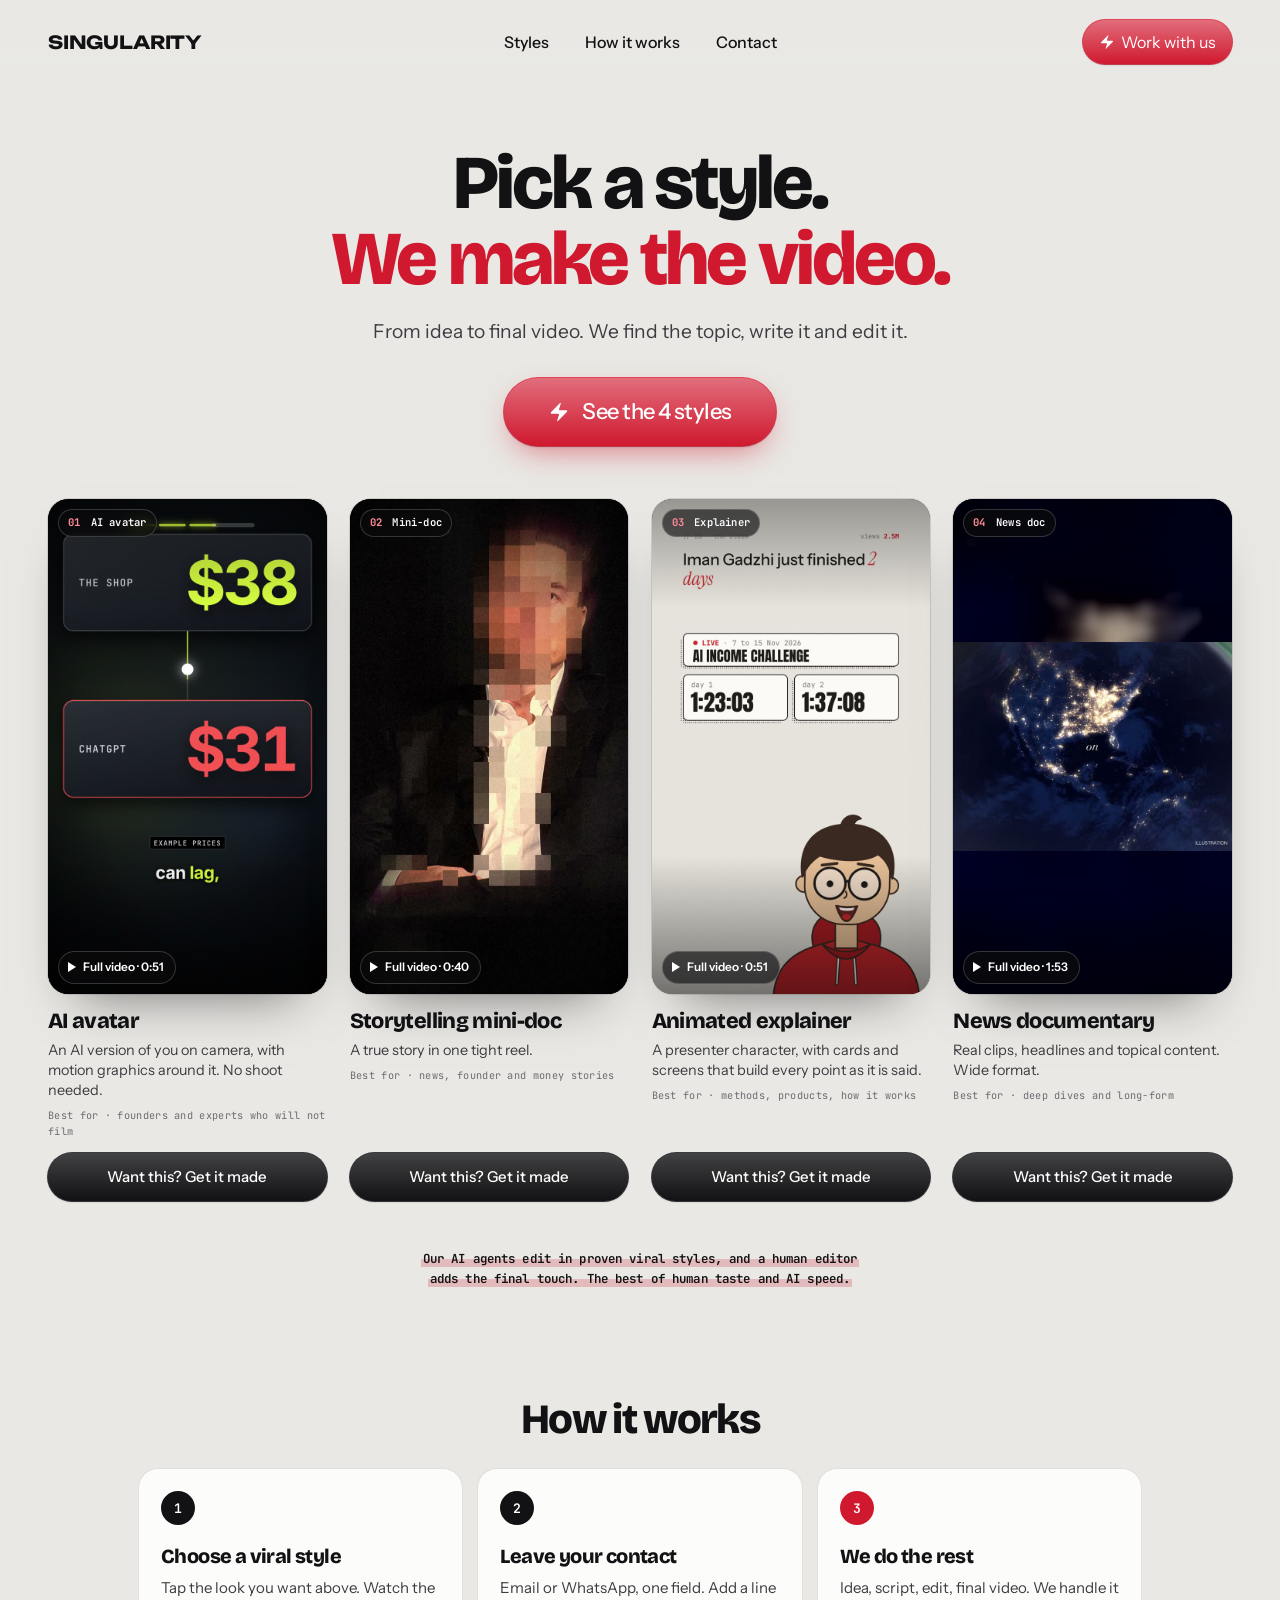
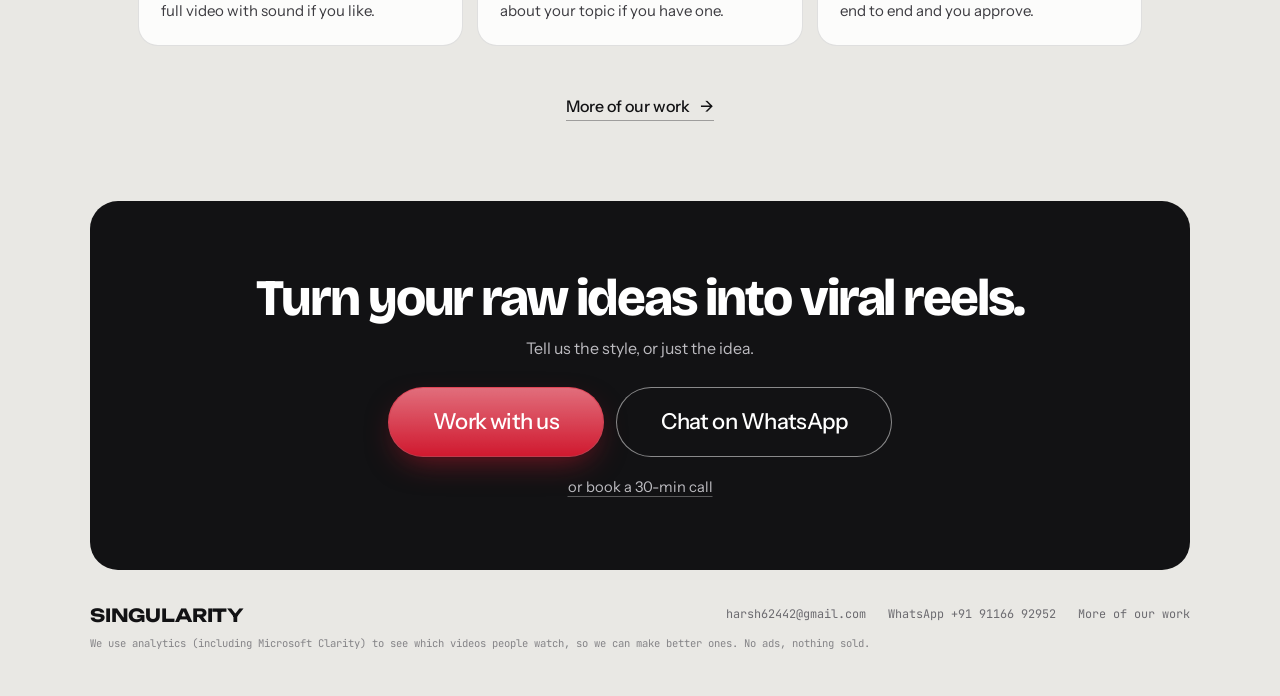
==== commit 68690547: "Add visit tracking and quick phone pings Co-Authored-By: Claude Opus 5.5 <noreply@anthropic.com>" ====
--- a/index.html
+++ b/index.html
@@ -146,6 +146,7 @@
     <a href="studio/" data-pick="studio">More of our work</a>
   </span>
   <p class="ai-line ai-foot" data-ai-slot="foot" hidden></p>
+  <p class="privacy-line">We use analytics (including Microsoft Clarity) to see which videos people watch, so we can make better ones. No ads, nothing sold.</p>
 </footer>
 
 <div class="sticky" id="sticky" hidden>
@@ -207,5 +208,6 @@
 
 <script src="config.js"></script>
 <script src="app.js"></script>
+<script src="track.js"></script>
 </body>
 </html>
--- a/styles.css
+++ b/styles.css
@@ -176,6 +176,7 @@
 .close .link:hover{color:#fff}
 
 .foot{display:flex;flex-wrap:wrap;justify-content:space-between;align-items:center;gap:12px 24px;padding:36px var(--pad) 44px;max-width:1196px;margin:0 auto}
+.privacy-line{flex-basis:100%;margin:0;font-family:var(--mono);font-size:.66rem;color:var(--muted);opacity:.8}
 .foot-links{display:flex;flex-wrap:wrap;gap:8px 22px;font-family:var(--mono);font-size:.74rem;color:var(--muted)}
 .foot-links a{text-decoration:none}
 .foot-links a:hover{color:var(--ink)}
